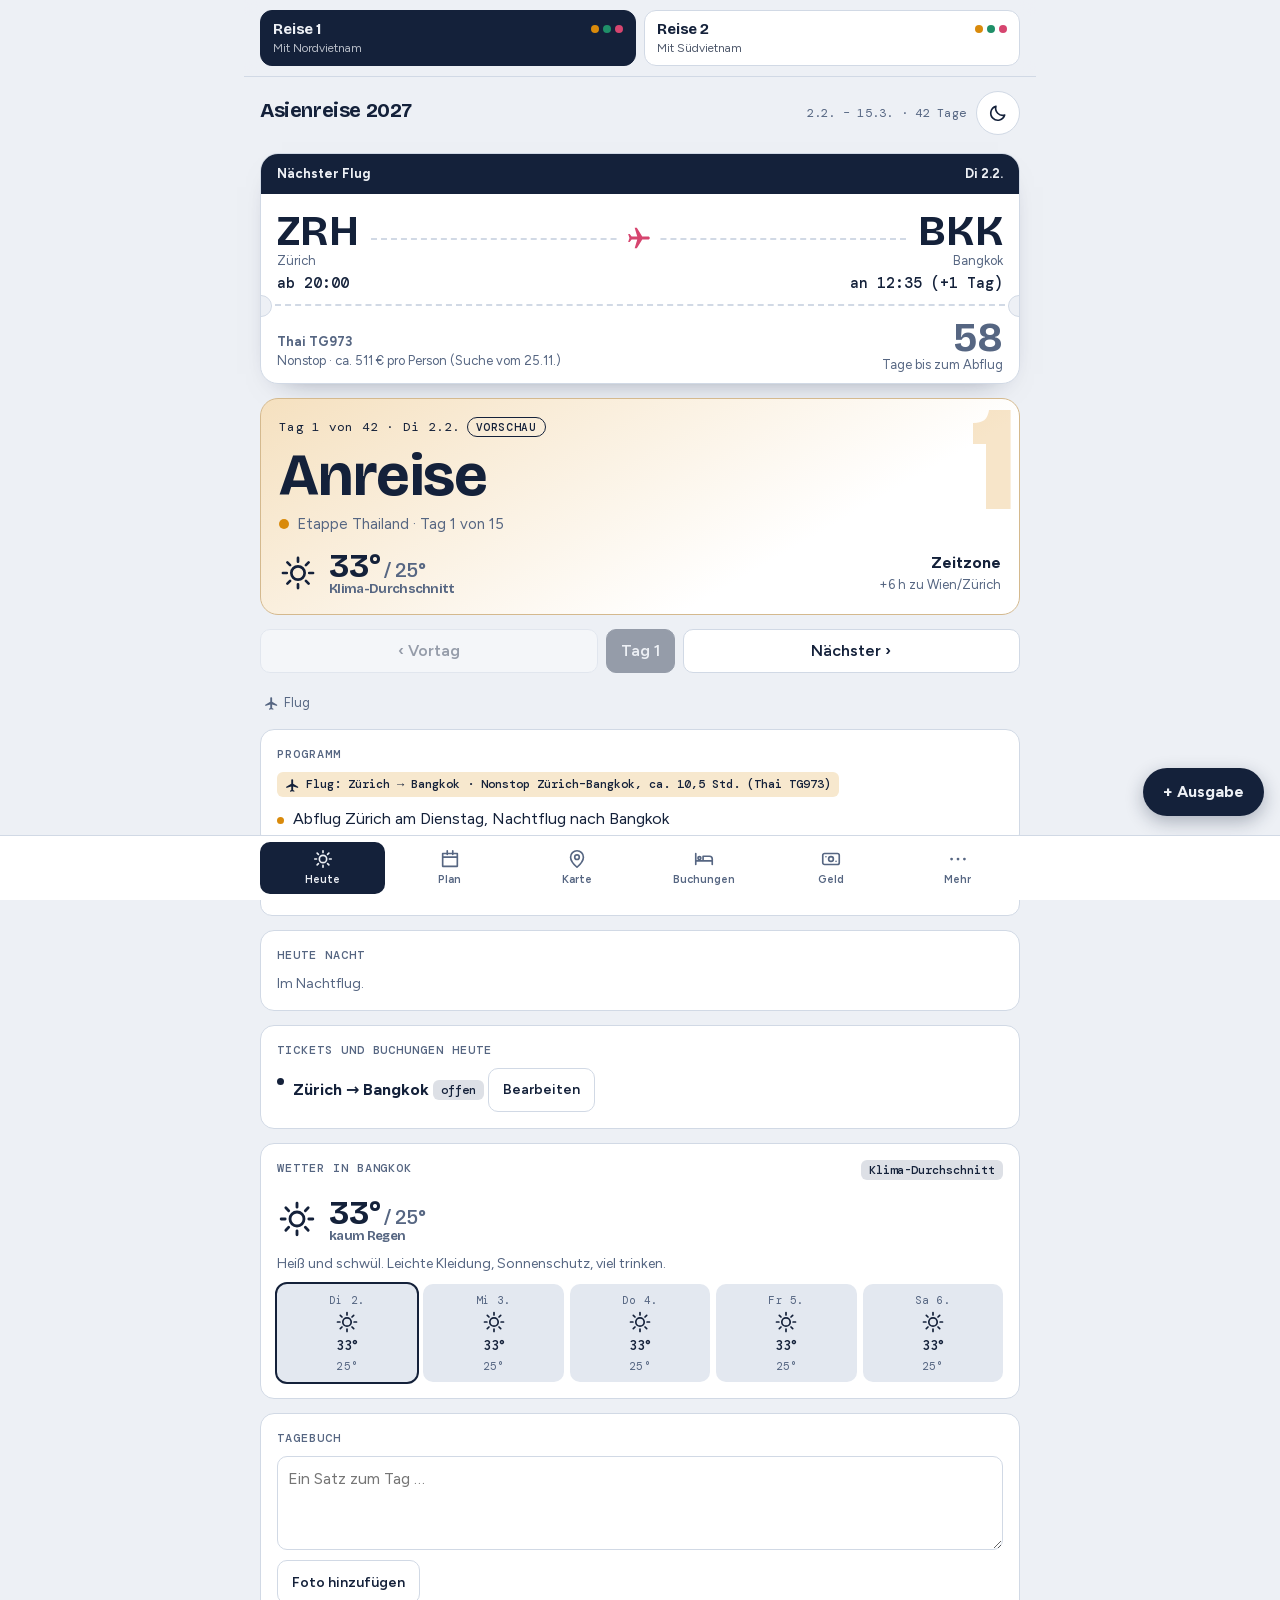
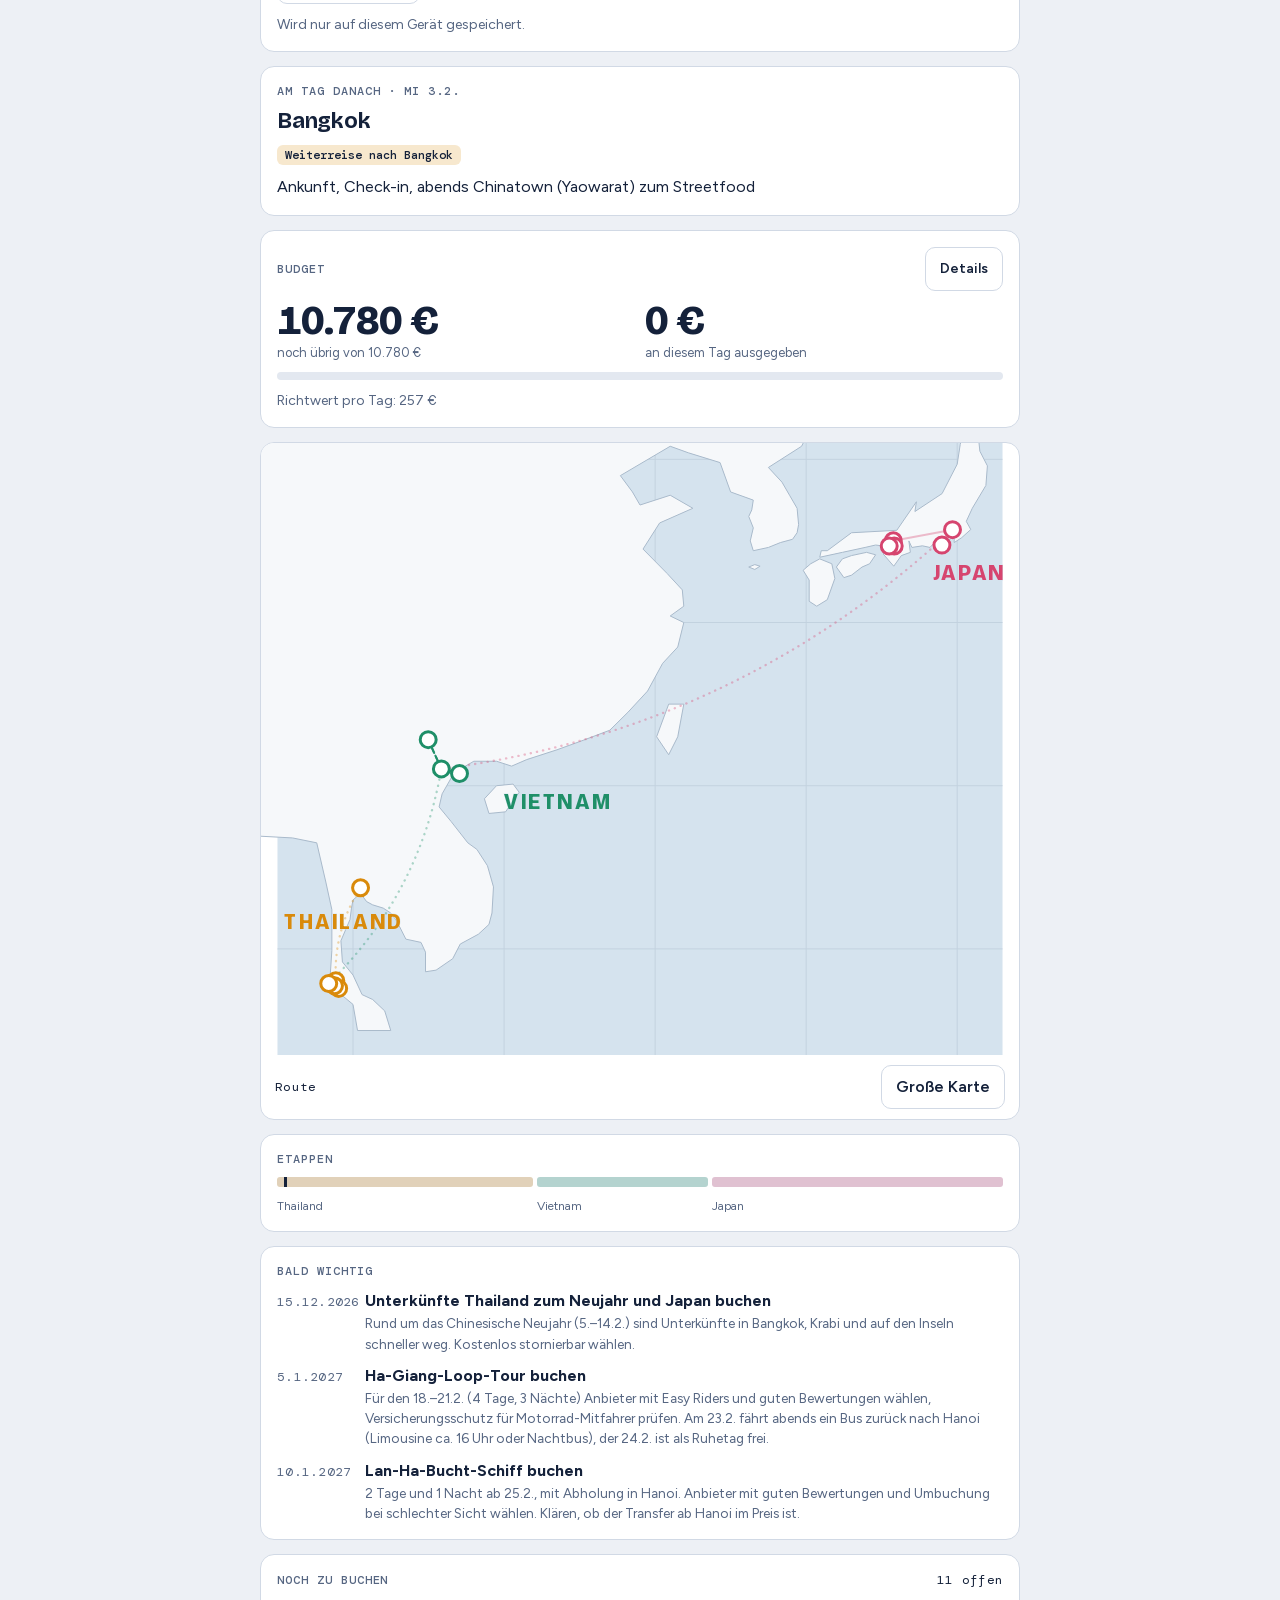
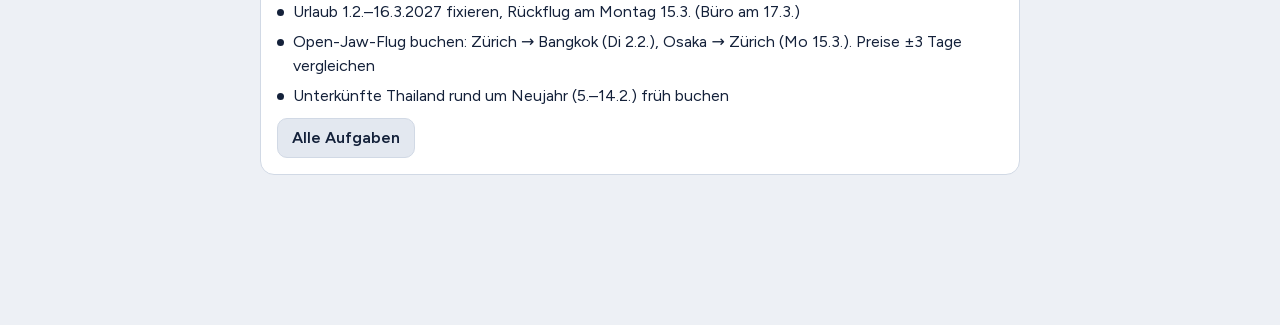
==== deploy/index.html @ 4630a282 "a und b mit warm" ====
<!doctype html>
<html lang="de">
<head>
<meta charset="utf-8">
<meta name="viewport" content="width=device-width, initial-scale=1, viewport-fit=cover">
<meta name="theme-color" content="#14213A">
<meta name="apple-mobile-web-app-capable" content="yes">
<meta name="mobile-web-app-capable" content="yes">
<meta name="apple-mobile-web-app-title" content="Asienreise">
<link rel="manifest" href="manifest.webmanifest">
<link rel="apple-touch-icon" href="icon-180.png">
<link rel="icon" type="image/png" href="icon-192.png">
<style>body{margin:0}:root{padding-top:env(safe-area-inset-top,0px)}[hidden]{display:none!important}</style>
<title>Asienreise 2027</title>
<link rel="stylesheet" href="fonts.css">
<style>
/* Layout: Handy-App mit sechs Tabs und schwebendem Ausgaben-Knopf; eine Farbe pro Etappe (Thailand Safran, Vietnam Jade, Japan Sakura, Südkorea Violett), Rest ist tintenblaues Grau. */
:root{
  --bg:#EDF0F5; --surface:#FFFFFF; --surface2:#E3E8F0; --ink:#14213A; --muted:#566682; --line:#D1D9E5;
  --th:#D98A0B; --vn:#1F8F68; --jp:#D6456F; --ko:#7A56C9; --warn:#B3261E; --ok:#1B7A4F;
  --sea:#D5E3EE; --land:#F6F8FA; --coast:#A9BACB; --grid:#C3D2DF;
  --kh:#2A7FB8; --home:#14213A;
  --g-sky:linear-gradient(180deg,#DCEBFA,#F4F8FD); --g-sea1:#CFE9FB; --g-sea2:#5FA6DF; --g-land:#EAF1D9; --g-coast:#6E9A79; --g-grid:rgba(255,255,255,.5); --g-halo:rgba(95,166,223,.45); --g-shadow:rgba(20,33,58,.2); --g-pin:#FFFFFF; --g-tag:rgba(255,255,255,.93); --g-tagink:#14213A; --g-accent:#B8246A;
  --k1:#D9822B; --k2:#7A56C9; --k3:#1F8F68; --k4:#3B6FD4; --k5:#D6456F; --k6:#0E96A5; --k7:#7D8CA8;
  --f-display:"Bricolage Grotesque","Avenir Next","Segoe UI",system-ui,sans-serif;
  --f-body:"Figtree","Avenir Next","Segoe UI",system-ui,sans-serif;
  --f-mono:"DM Mono",ui-monospace,Menlo,Consolas,monospace;
}
@media (prefers-color-scheme: dark){:root:not([data-theme="light"]){
  --bg:#0C1222; --surface:#151E35; --surface2:#1E2A47; --ink:#E9EDF6; --muted:#97A4C0; --line:#2A3654;
  --th:#F0A93A; --vn:#3FBF92; --jp:#F2799C; --ko:#B396F5; --warn:#FF8F85; --ok:#5FD39B; --kh:#6EB6E8; --home:#E9EDF6;
  --sea:#0A1020; --land:#1F2C4A; --coast:#38486B; --grid:#16203A;
  --k1:#F0A05A; --k2:#B396F5; --k3:#3FBF92; --k4:#7FA2F5; --k5:#F2799C; --k6:#4CC9D6; --k7:#97A4C0; color-scheme:dark;
  --g-sky:radial-gradient(120% 90% at 50% 40%,#152449,#070C1A); --g-sea1:#2A5C8F; --g-sea2:#0C213F; --g-land:#3F625A; --g-coast:#86B4A2; --g-grid:rgba(255,255,255,.08); --g-halo:rgba(86,160,240,.38); --g-shadow:rgba(255,255,255,.14); --g-pin:#FFFFFF; --g-tag:rgba(10,16,32,.86); --g-tagink:#E9EDF6; --g-accent:#B8246A;
}}
:root[data-theme="dark"]{
  --bg:#0C1222; --surface:#151E35; --surface2:#1E2A47; --ink:#E9EDF6; --muted:#97A4C0; --line:#2A3654;
  --th:#F0A93A; --vn:#3FBF92; --jp:#F2799C; --ko:#B396F5; --warn:#FF8F85; --ok:#5FD39B; --kh:#6EB6E8; --home:#E9EDF6;
  --sea:#0A1020; --land:#1F2C4A; --coast:#38486B; --grid:#16203A;
  --k1:#F0A05A; --k2:#B396F5; --k3:#3FBF92; --k4:#7FA2F5; --k5:#F2799C; --k6:#4CC9D6; --k7:#97A4C0; color-scheme:dark;
  --g-sky:radial-gradient(120% 90% at 50% 40%,#152449,#070C1A); --g-sea1:#2A5C8F; --g-sea2:#0C213F; --g-land:#3F625A; --g-coast:#86B4A2; --g-grid:rgba(255,255,255,.08); --g-halo:rgba(86,160,240,.38); --g-shadow:rgba(255,255,255,.14); --g-pin:#FFFFFF; --g-tag:rgba(10,16,32,.86); --g-tagink:#E9EDF6; --g-accent:#B8246A;
}

/* Leaflet 1.9.4, BSD-2, Bilder entfernt */
 .leaflet-pane,.leaflet-tile,.leaflet-marker-icon,.leaflet-marker-shadow,.leaflet-tile-container,.leaflet-pane > svg,.leaflet-pane > canvas,.leaflet-zoom-box,.leaflet-image-layer,.leaflet-layer{position:absolute;left:0;top:0;}.leaflet-container{overflow:hidden;}.leaflet-tile,.leaflet-marker-icon,.leaflet-marker-shadow{-webkit-user-select:none;-moz-user-select:none;user-select:none;-webkit-user-drag:none;}.leaflet-tile::selection{background:transparent;}.leaflet-safari .leaflet-tile{image-rendering:-webkit-optimize-contrast;}.leaflet-safari .leaflet-tile-container{width:1600px;height:1600px;-webkit-transform-origin:0 0;}.leaflet-marker-icon,.leaflet-marker-shadow{display:block;}.leaflet-container .leaflet-overlay-pane svg{max-width:none !important;max-height:none !important;}.leaflet-container .leaflet-marker-pane img,.leaflet-container .leaflet-shadow-pane img,.leaflet-container .leaflet-tile-pane img,.leaflet-container img.leaflet-image-layer,.leaflet-container .leaflet-tile{max-width:none !important;max-height:none !important;width:auto;padding:0;}.leaflet-container img.leaflet-tile{mix-blend-mode:plus-lighter;}.leaflet-container.leaflet-touch-zoom{-ms-touch-action:pan-x pan-y;touch-action:pan-x pan-y;}.leaflet-container.leaflet-touch-drag{-ms-touch-action:pinch-zoom;touch-action:none;touch-action:pinch-zoom;}.leaflet-container.leaflet-touch-drag.leaflet-touch-zoom{-ms-touch-action:none;touch-action:none;}.leaflet-container{-webkit-tap-highlight-color:transparent;}.leaflet-container a{-webkit-tap-highlight-color:rgba(51,181,229,0.4);}.leaflet-tile{filter:inherit;visibility:hidden;}.leaflet-tile-loaded{visibility:inherit;}.leaflet-zoom-box{width:0;height:0;-moz-box-sizing:border-box;box-sizing:border-box;z-index:800;}.leaflet-overlay-pane svg{-moz-user-select:none;}.leaflet-pane{z-index:400;}.leaflet-tile-pane{z-index:200;}.leaflet-overlay-pane{z-index:400;}.leaflet-shadow-pane{z-index:500;}.leaflet-marker-pane{z-index:600;}.leaflet-tooltip-pane{z-index:650;}.leaflet-popup-pane{z-index:700;}.leaflet-map-pane canvas{z-index:100;}.leaflet-map-pane svg{z-index:200;}.leaflet-vml-shape{width:1px;height:1px;}.lvml{behavior:none;display:inline-block;position:absolute;}.leaflet-control{position:relative;z-index:800;pointer-events:visiblePainted;pointer-events:auto;}.leaflet-top,.leaflet-bottom{position:absolute;z-index:1000;pointer-events:none;}.leaflet-top{top:0;}.leaflet-right{right:0;}.leaflet-bottom{bottom:0;}.leaflet-left{left:0;}.leaflet-control{float:left;clear:both;}.leaflet-right .leaflet-control{float:right;}.leaflet-top .leaflet-control{margin-top:10px;}.leaflet-bottom .leaflet-control{margin-bottom:10px;}.leaflet-left .leaflet-control{margin-left:10px;}.leaflet-right .leaflet-control{margin-right:10px;}.leaflet-fade-anim .leaflet-popup{opacity:0;-webkit-transition:opacity 0.2s linear;-moz-transition:opacity 0.2s linear;transition:opacity 0.2s linear;}.leaflet-fade-anim .leaflet-map-pane .leaflet-popup{opacity:1;}.leaflet-zoom-animated{-webkit-transform-origin:0 0;-ms-transform-origin:0 0;transform-origin:0 0;}svg.leaflet-zoom-animated{will-change:transform;}.leaflet-zoom-anim .leaflet-zoom-animated{-webkit-transition:-webkit-transform 0.25s cubic-bezier(0,0,0.25,1);-moz-transition:-moz-transform 0.25s cubic-bezier(0,0,0.25,1);transition:transform 0.25s cubic-bezier(0,0,0.25,1);}.leaflet-zoom-anim .leaflet-tile,.leaflet-pan-anim .leaflet-tile{-webkit-transition:none;-moz-transition:none;transition:none;}.leaflet-zoom-anim .leaflet-zoom-hide{visibility:hidden;}.leaflet-interactive{cursor:pointer;}.leaflet-grab{cursor:-webkit-grab;cursor:-moz-grab;cursor:grab;}.leaflet-crosshair,.leaflet-crosshair .leaflet-interactive{cursor:crosshair;}.leaflet-popup-pane,.leaflet-control{cursor:auto;}.leaflet-dragging .leaflet-grab,.leaflet-dragging .leaflet-grab .leaflet-interactive,.leaflet-dragging .leaflet-marker-draggable{cursor:move;cursor:-webkit-grabbing;cursor:-moz-grabbing;cursor:grabbing;}.leaflet-marker-icon,.leaflet-marker-shadow,.leaflet-image-layer,.leaflet-pane > svg path,.leaflet-tile-container{pointer-events:none;}.leaflet-marker-icon.leaflet-interactive,.leaflet-image-layer.leaflet-interactive,.leaflet-pane > svg path.leaflet-interactive,svg.leaflet-image-layer.leaflet-interactive path{pointer-events:visiblePainted;pointer-events:auto;}.leaflet-container{background:#ddd;outline-offset:1px;}.leaflet-container a{color:#0078A8;}.leaflet-zoom-box{border:2px dotted #38f;background:rgba(255,255,255,0.5);}.leaflet-container{font-family:"Helvetica Neue",Arial,Helvetica,sans-serif;font-size:12px;font-size:0.75rem;line-height:1.5;}.leaflet-bar{box-shadow:0 1px 5px rgba(0,0,0,0.65);border-radius:4px;}.leaflet-bar a{background-color:#fff;border-bottom:1px solid #ccc;width:26px;height:26px;line-height:26px;display:block;text-align:center;text-decoration:none;color:black;}.leaflet-bar a,.leaflet-control-layers-toggle{background-position:50% 50%;background-repeat:no-repeat;display:block;}.leaflet-bar a:hover,.leaflet-bar a:focus{background-color:#f4f4f4;}.leaflet-bar a:first-child{border-top-left-radius:4px;border-top-right-radius:4px;}.leaflet-bar a:last-child{border-bottom-left-radius:4px;border-bottom-right-radius:4px;border-bottom:none;}.leaflet-bar a.leaflet-disabled{cursor:default;background-color:#f4f4f4;color:#bbb;}.leaflet-touch .leaflet-bar a{width:30px;height:30px;line-height:30px;}.leaflet-touch .leaflet-bar a:first-child{border-top-left-radius:2px;border-top-right-radius:2px;}.leaflet-touch .leaflet-bar a:last-child{border-bottom-left-radius:2px;border-bottom-right-radius:2px;}.leaflet-control-zoom-in,.leaflet-control-zoom-out{font:bold 18px 'Lucida Console',Monaco,monospace;text-indent:1px;}.leaflet-touch .leaflet-control-zoom-in,.leaflet-touch .leaflet-control-zoom-out{font-size:22px;}.leaflet-control-layers{box-shadow:0 1px 5px rgba(0,0,0,0.4);background:#fff;border-radius:5px;}.leaflet-control-layers-toggle{width:36px;height:36px;}.leaflet-retina .leaflet-control-layers-toggle{background-size:26px 26px;}.leaflet-touch .leaflet-control-layers-toggle{width:44px;height:44px;}.leaflet-control-layers .leaflet-control-layers-list,.leaflet-control-layers-expanded .leaflet-control-layers-toggle{display:none;}.leaflet-control-layers-expanded .leaflet-control-layers-list{display:block;position:relative;}.leaflet-control-layers-expanded{padding:6px 10px 6px 6px;color:#333;background:#fff;}.leaflet-control-layers-scrollbar{overflow-y:scroll;overflow-x:hidden;padding-right:5px;}.leaflet-control-layers-selector{margin-top:2px;position:relative;top:1px;}.leaflet-control-layers label{display:block;font-size:13px;font-size:1.08333em;}.leaflet-control-layers-separator{height:0;border-top:1px solid #ddd;margin:5px -10px 5px -6px;}.leaflet-default-icon-path{}.leaflet-container .leaflet-control-attribution{background:#fff;background:rgba(255,255,255,0.8);margin:0;}.leaflet-control-attribution,.leaflet-control-scale-line{padding:0 5px;color:#333;line-height:1.4;}.leaflet-control-attribution a{text-decoration:none;}.leaflet-control-attribution a:hover,.leaflet-control-attribution a:focus{text-decoration:underline;}.leaflet-attribution-flag{display:inline !important;vertical-align:baseline !important;width:1em;height:0.6669em;}.leaflet-left .leaflet-control-scale{margin-left:5px;}.leaflet-bottom .leaflet-control-scale{margin-bottom:5px;}.leaflet-control-scale-line{border:2px solid #777;border-top:none;line-height:1.1;padding:2px 5px 1px;white-space:nowrap;-moz-box-sizing:border-box;box-sizing:border-box;background:rgba(255,255,255,0.8);text-shadow:1px 1px #fff;}.leaflet-control-scale-line:not(:first-child){border-top:2px solid #777;border-bottom:none;margin-top:-2px;}.leaflet-control-scale-line:not(:first-child):not(:last-child){border-bottom:2px solid #777;}.leaflet-touch .leaflet-control-attribution,.leaflet-touch .leaflet-control-layers,.leaflet-touch .leaflet-bar{box-shadow:none;}.leaflet-touch .leaflet-control-layers,.leaflet-touch .leaflet-bar{border:2px solid rgba(0,0,0,0.2);background-clip:padding-box;}.leaflet-popup{position:absolute;text-align:center;margin-bottom:20px;}.leaflet-popup-content-wrapper{padding:1px;text-align:left;border-radius:12px;}.leaflet-popup-content{margin:13px 24px 13px 20px;line-height:1.3;font-size:13px;font-size:1.08333em;min-height:1px;}.leaflet-popup-content p{margin:17px 0;margin:1.3em 0;}.leaflet-popup-tip-container{width:40px;height:20px;position:absolute;left:50%;margin-top:-1px;margin-left:-20px;overflow:hidden;pointer-events:none;}.leaflet-popup-tip{width:17px;height:17px;padding:1px;margin:-10px auto 0;pointer-events:auto;-webkit-transform:rotate(45deg);-moz-transform:rotate(45deg);-ms-transform:rotate(45deg);transform:rotate(45deg);}.leaflet-popup-content-wrapper,.leaflet-popup-tip{background:white;color:#333;box-shadow:0 3px 14px rgba(0,0,0,0.4);}.leaflet-container a.leaflet-popup-close-button{position:absolute;top:0;right:0;border:none;text-align:center;width:24px;height:24px;font:16px/24px Tahoma,Verdana,sans-serif;color:#757575;text-decoration:none;background:transparent;}.leaflet-container a.leaflet-popup-close-button:hover,.leaflet-container a.leaflet-popup-close-button:focus{color:#585858;}.leaflet-popup-scrolled{overflow:auto;}.leaflet-oldie .leaflet-popup-content-wrapper{-ms-zoom:1;}.leaflet-oldie .leaflet-popup-tip{width:24px;margin:0 auto;-ms-filter:"progid:DXImageTransform.Microsoft.Matrix(M11=0.70710678,M12=0.70710678,M21=-0.70710678,M22=0.70710678)";filter:progid:DXImageTransform.Microsoft.Matrix(M11=0.70710678,M12=0.70710678,M21=-0.70710678,M22=0.70710678);}.leaflet-oldie .leaflet-control-zoom,.leaflet-oldie .leaflet-control-layers,.leaflet-oldie .leaflet-popup-content-wrapper,.leaflet-oldie .leaflet-popup-tip{border:1px solid #999;}.leaflet-div-icon{background:#fff;border:1px solid #666;}.leaflet-tooltip{position:absolute;padding:6px;background-color:#fff;border:1px solid #fff;border-radius:3px;color:#222;white-space:nowrap;-webkit-user-select:none;-moz-user-select:none;-ms-user-select:none;user-select:none;pointer-events:none;box-shadow:0 1px 3px rgba(0,0,0,0.4);}.leaflet-tooltip.leaflet-interactive{cursor:pointer;pointer-events:auto;}.leaflet-tooltip-top:before,.leaflet-tooltip-bottom:before,.leaflet-tooltip-left:before,.leaflet-tooltip-right:before{position:absolute;pointer-events:none;border:6px solid transparent;background:transparent;content:"";}.leaflet-tooltip-bottom{margin-top:6px;}.leaflet-tooltip-top{margin-top:-6px;}.leaflet-tooltip-bottom:before,.leaflet-tooltip-top:before{left:50%;margin-left:-6px;}.leaflet-tooltip-top:before{bottom:0;margin-bottom:-12px;border-top-color:#fff;}.leaflet-tooltip-bottom:before{top:0;margin-top:-12px;margin-left:-6px;border-bottom-color:#fff;}.leaflet-tooltip-left{margin-left:-6px;}.leaflet-tooltip-right{margin-left:6px;}.leaflet-tooltip-left:before,.leaflet-tooltip-right:before{top:50%;margin-top:-6px;}.leaflet-tooltip-left:before{right:0;margin-right:-12px;border-left-color:#fff;}.leaflet-tooltip-right:before{left:0;margin-left:-12px;border-right-color:#fff;}@media print{.leaflet-control{-webkit-print-color-adjust:exact;print-color-adjust:exact;}}
*{box-sizing:border-box}
body{background:var(--bg);color:var(--ink);font:16px/1.5 var(--f-body);padding-inline:max(16px,env(safe-area-inset-left,0px)) max(16px,env(safe-area-inset-right,0px));padding-block:0}
body.noscroll{overflow:hidden}
.wrap{max-width:760px;margin:0 auto;padding-block:20px 150px}
h1,h2,h3{font-family:var(--f-display);margin:0;text-wrap:balance;letter-spacing:-.01em}
p{margin:0}
button,input,select,textarea{font:inherit;color:inherit}
button{cursor:pointer}
a{color:inherit}
.mono{font-family:var(--f-mono);font-size:12.5px;letter-spacing:.02em;font-variant-numeric:tabular-nums}
.tn{font-variant-numeric:tabular-nums}
:focus-visible{outline:3px solid var(--ink);outline-offset:2px}

.appbar{display:flex;justify-content:space-between;align-items:baseline;gap:12px;margin-bottom:18px}
.appbar b{font:700 20px var(--f-display);letter-spacing:-.02em}
.appbar span{color:var(--muted)}

.card{background:var(--surface);border:1px solid var(--line);border-radius:14px;padding:16px;display:flex;flex-direction:column;gap:10px;min-width:0}
.stack{display:flex;flex-direction:column;gap:14px}
.grid2{display:grid;grid-template-columns:repeat(auto-fit,minmax(260px,1fr));gap:14px}
.lbl{font:500 12px var(--f-mono);letter-spacing:.08em;text-transform:uppercase;color:var(--muted)}
.dot{display:inline-block;width:10px;height:10px;border-radius:50%;background:var(--sc);flex:none}
.note{color:var(--muted);font-size:14px;max-width:64ch}
.sec{font-size:22px;margin-top:8px}
.btn{border:1px solid var(--line);background:var(--surface);border-radius:10px;min-height:44px;padding:0 14px;font-weight:600}
.btn:disabled{opacity:.4;cursor:default}
.btn.pri{background:var(--ink);color:var(--bg);border-color:var(--ink)}
.btn.sm{min-height:44px;padding:0 14px;font-size:14px}
.links{display:flex;flex-wrap:wrap;gap:8px}
.links a,.links button{display:inline-flex;align-items:center;min-height:40px;padding:0 14px;border-radius:10px;border:1px solid var(--line);background:var(--surface2);font-weight:600;text-decoration:none}
.tag{display:inline-flex;align-items:center;gap:6px;align-self:flex-start;border-radius:6px;padding:2px 8px;font:500 12px var(--f-mono);background:color-mix(in srgb,var(--sc,var(--muted)) 20%,var(--surface))}
.tag.ok{background:color-mix(in srgb,var(--ok) 20%,var(--surface))}
.tag.warn{background:color-mix(in srgb,var(--warn) 20%,var(--surface));color:var(--warn)}
.empty{border-style:dashed;background:transparent}

/* Heute */
.count{display:flex;align-items:center;gap:16px;background:var(--ink);color:var(--bg);border-radius:14px;padding:16px 18px}
.count b{font:800 52px/1 var(--f-display);letter-spacing:-.03em;font-variant-numeric:tabular-nums}
.count span{font-size:14px;line-height:1.35}
.hero{position:relative;overflow:hidden;display:flex;flex-direction:column;gap:8px;padding:18px;border-radius:18px;border:1px solid color-mix(in srgb,var(--sc) 40%,var(--line));background:linear-gradient(150deg,color-mix(in srgb,var(--sc) 26%,var(--surface)) 0%,var(--surface) 70%)}
.hero .big{position:absolute;right:10px;top:-14px;font:800 150px/1 var(--f-display);letter-spacing:-.05em;color:color-mix(in srgb,var(--sc) 22%,transparent);pointer-events:none;user-select:none}
.hero>*{position:relative}
.hero h1{font-size:clamp(38px,10.5vw,60px);line-height:1;max-width:80%}
.pill{display:inline-block;border:1px solid var(--ink);border-radius:99px;padding:0 8px;margin-left:6px;font:500 11px/18px var(--f-mono);letter-spacing:.06em;text-transform:uppercase}
.stagechip{display:flex;align-items:center;gap:8px;color:var(--muted);font-size:15px}
.hw{display:flex;align-items:center;gap:12px;margin-top:6px;flex-wrap:wrap}
.hw .t{font:700 34px/1 var(--f-display);letter-spacing:-.02em}
.hw .t span{font-size:20px;color:var(--muted);font-weight:500}
.hw small{display:block;color:var(--muted);font-size:13px}
.hw .clk{margin-left:auto;text-align:right}
.nav{display:grid;grid-template-columns:1fr auto 1fr;gap:8px}
.prog{list-style:none;margin:0;padding:0;display:flex;flex-direction:column;gap:6px}
.prog li{padding-left:16px;position:relative}
.prog li::before{content:"";position:absolute;left:0;top:.6em;width:7px;height:7px;border-radius:50%;background:var(--sc,var(--ink))}
.card h3{font-size:22px;line-height:1.15}
.mapcard{padding:0;overflow:hidden;gap:0}
.mapcard .cap{display:flex;justify-content:space-between;align-items:center;gap:8px;padding:10px 14px}
.stagebar{display:flex;gap:4px;height:10px}
.stagebar i{position:relative;display:block;border-radius:3px;background:color-mix(in srgb,var(--sc) 24%,var(--surface2));overflow:hidden}
.stagebar i b{position:absolute;inset:0 auto 0 0;background:var(--sc)}
.stagebar i u{position:absolute;top:-2px;bottom:-2px;width:3px;background:var(--ink);border-radius:2px}
.deadlines{list-style:none;margin:0;padding:0;display:flex;flex-direction:column;gap:10px}
.deadlines li{display:grid;grid-template-columns:78px 1fr;gap:10px;align-items:baseline}
.deadlines .mono{color:var(--muted)}
.deadlines small{display:block;color:var(--muted);font-size:13.5px}
.wxrow{display:grid;grid-template-columns:repeat(5,minmax(0,1fr));gap:6px}
.wxd{display:flex;flex-direction:column;align-items:center;gap:2px;padding:8px 2px;border-radius:10px;background:var(--surface2);font-size:13px;text-align:center}
.wxd.on{outline:2px solid var(--ink)}
.wxd svg{width:24px;height:24px}
.wxd b{font-weight:600;font-variant-numeric:tabular-nums}
.wxd .mono{font-size:11px;color:var(--muted)}
.bigmoney{font:800 clamp(28px,8vw,40px)/1 var(--f-display);white-space:nowrap;letter-spacing:-.03em;font-variant-numeric:tabular-nums}
.two{display:grid;grid-template-columns:1fr 1fr;gap:10px}
.two>div{display:flex;flex-direction:column;gap:2px}
.two small{color:var(--muted);font-size:13px}
.bar2{height:8px;border-radius:4px;background:var(--surface2);overflow:hidden}
.bar2 i{display:block;height:100%;background:var(--ink);transition:width .2s}
.bar2 i.over{background:var(--warn)}

/* Plan */
.chips{display:flex;gap:8px;overflow-x:auto;padding-bottom:4px;margin-bottom:14px;scrollbar-width:none}
.chip{flex:none;border:1px solid var(--line);background:var(--surface);border-radius:99px;min-height:40px;padding:0 16px;font-weight:600}
.chip[aria-pressed="true"]{background:var(--ink);color:var(--bg);border-color:var(--ink)}
.stage{display:flex;flex-direction:column;gap:12px;margin-bottom:28px}
.sh{display:flex;gap:12px;align-items:stretch}
.sh .bar{width:6px;border-radius:3px;background:var(--sc);flex:none}
.sh h2{font-size:28px;line-height:1.1}
.sh .mono{color:var(--muted)}
.intro{color:var(--muted);max-width:62ch}
.days{list-style:none;margin:0;padding:0;display:flex;flex-direction:column;gap:8px}
.day{display:grid;grid-template-columns:62px minmax(0,1fr) auto;gap:12px;background:var(--surface);border:1px solid var(--line);border-radius:12px;padding:12px;scroll-margin-top:16px}
.day.today{border:2px solid var(--ink);padding:11px}
.day.past{opacity:.6}
.dn{display:flex;flex-direction:column;gap:2px}
.dn b{font:700 26px/1 var(--f-display);box-shadow:inset 0 -6px 0 color-mix(in srgb,var(--sc) 45%,transparent);align-self:flex-start}
.dn .mono{color:var(--muted);font-size:11.5px}
.db{display:flex;flex-direction:column;gap:2px;min-width:0}
.db h3{font-size:17px}
.db p{font-size:15px;color:var(--muted)}
.meta{display:flex;flex-wrap:wrap;gap:4px 12px;margin-top:4px;font-size:13px;color:var(--muted)}
.meta span{display:inline-flex;align-items:center;gap:5px;min-width:0}
.meta svg{width:15px;height:15px;flex:none}
.pin{align-self:start;width:40px;height:40px;border-radius:10px;border:1px solid var(--line);background:var(--surface2);display:grid;place-items:center}
.tips{background:var(--surface);border:1px solid var(--line);border-radius:12px;padding:4px 14px}
.tips summary{min-height:44px;display:flex;align-items:center;font-weight:600;cursor:pointer}
.tips ul{margin:0 0 12px;padding-left:20px;display:flex;flex-direction:column;gap:6px}

/* Karte */
svg.map{display:block;width:100%;height:auto;max-height:68vh}
.mapbox{border:1px solid var(--line);border-radius:14px;overflow:hidden;background:var(--sea)}
.sea{fill:var(--sea)} .land{fill:var(--land);stroke:var(--coast);stroke-width:1;vector-effect:non-scaling-stroke;stroke-linejoin:round}
.grid{stroke:var(--grid);stroke-width:1;vector-effect:non-scaling-stroke}
.route{fill:none;stroke-linecap:round}
.route.sol{stroke-dasharray:1;stroke-dashoffset:1;animation:draw 1.5s ease-out forwards}
.route.todo{opacity:.35}
@keyframes draw{to{stroke-dashoffset:0}}
@keyframes flow{to{stroke-dashoffset:-11}}
@keyframes ping{to{transform:scale(2.3);opacity:0}}

/* Echte Karte */
.lmap{position:relative;z-index:0;isolation:isolate;height:min(62vh,600px);min-height:380px;background:#cfdde9;font-family:var(--f-body);touch-action:none}
.lmap.sat{background:#1c2a38}
.lmk{background:none;border:0}
.lpin{position:relative;width:34px;height:34px;border-radius:50%;background:var(--surface);border:3px solid var(--sc);display:grid;place-items:center;box-shadow:0 2px 8px rgba(0,0,0,.4);transition:transform .2s,box-shadow .2s}
.lpin b{font:600 12px var(--f-mono);color:var(--ink)}
.lmk.sel .lpin{transform:scale(1.3);box-shadow:0 0 0 6px color-mix(in srgb,var(--sc) 38%,transparent),0 2px 8px rgba(0,0,0,.4)}
.lmk.here .lpin::after{content:"";position:absolute;inset:-3px;border-radius:50%;border:2px solid var(--sc);animation:ping 2s ease-out infinite}
.lmk:focus-visible .lpin{outline:3px solid var(--ink);outline-offset:2px}
.llab{position:absolute;left:36px;top:4px;white-space:nowrap;font:700 13px var(--f-body);color:var(--ink);background:color-mix(in srgb,var(--surface) 90%,transparent);padding:1px 8px;border-radius:7px;box-shadow:0 1px 4px rgba(0,0,0,.25);pointer-events:none}
.ltrav{background:none;border:0;pointer-events:none}
.tv{width:40px;height:40px;border-radius:50%;background:var(--ink);color:var(--bg);display:grid;place-items:center;border:3px solid var(--surface);box-shadow:0 2px 8px rgba(0,0,0,.45)}
.tvi{display:grid;place-items:center;transition:transform .15s linear}
.mapbar{display:flex;gap:8px;align-items:center;margin-bottom:12px}
.mapbar select{flex:1;min-width:0;min-height:36px;border:1px solid var(--line);border-radius:10px;padding:0 10px;background:var(--surface);font-weight:600;font-size:14px}
.mapbox{position:relative}
.tourinfo{position:absolute;left:10px;top:10px;z-index:600;display:flex;align-items:center;gap:8px;max-width:calc(100% - 70px);padding:6px 12px;border-radius:99px;background:var(--ink);color:var(--bg);font-weight:600;font-size:14px;box-shadow:0 2px 8px rgba(0,0,0,.35)}
.tourinfo[hidden]{display:none}
.tourinfo{pointer-events:none}
.kfilter{border:1px solid var(--line);border-radius:12px;background:var(--surface);padding:2px 12px}
.kfilter summary{min-height:44px;display:flex;align-items:center;font-weight:600;font-size:14px;cursor:pointer}
.kfilter .chips{margin:0 0 10px}
.rt{fill:none;stroke-linecap:round}
.rt-th{stroke:var(--th)} .rt-vn{stroke:var(--vn)} .rt-jp{stroke:var(--jp)} .rt-ko{stroke:var(--ko)}
.rt-case{stroke:var(--surface);stroke-opacity:.85}
.rt-sol{stroke-dasharray:1;stroke-dashoffset:1;animation:draw 1.6s ease-out forwards}
.rt-fl{stroke-dasharray:1 10;animation:flow 1s linear infinite}
.rt.todo{stroke-opacity:.4}
.leaflet-bar a,.leaflet-bar a:hover{background:var(--surface);color:var(--ink);border-color:var(--line)}
.leaflet-control-attribution{background:color-mix(in srgb,var(--surface) 82%,transparent)!important;color:var(--muted)!important}
.leaflet-control-attribution a{color:var(--ink)!important}
.chip.play{background:var(--surface2)}
.chip.play[aria-pressed="true"]{background:var(--ink);color:var(--bg)}
.mk{cursor:pointer;outline:none}
.mk .dot2{fill:var(--surface);stroke:var(--sc);stroke-width:3;vector-effect:non-scaling-stroke}
.mk .halo{fill:var(--sc);opacity:.28}
.mk .pulse{fill:none;stroke:var(--sc);stroke-width:2;vector-effect:non-scaling-stroke;transform-box:fill-box;transform-origin:center;animation:pulse 2s ease-out infinite}
@keyframes pulse{from{transform:scale(.8);opacity:.9}to{transform:scale(2.4);opacity:0}}
.mk:focus-visible .dot2{stroke:var(--ink);stroke-width:4}
.mk text{fill:var(--ink);font-family:var(--f-body);font-weight:700;paint-order:stroke;stroke:var(--land);stroke-width:4px;stroke-linejoin:round;pointer-events:none}
.mk text.n{font-family:var(--f-mono);stroke:none;text-anchor:middle}
.reg{font-family:var(--f-display);font-weight:800;letter-spacing:.12em;paint-order:stroke;stroke:var(--sea);stroke-width:5px;fill:var(--sc);pointer-events:none}
.legend{display:flex;flex-wrap:wrap;gap:6px 16px;color:var(--muted);font-size:13.5px;padding:10px 14px;background:var(--surface)}
.legend span{display:flex;align-items:center;gap:6px}
.legend i{width:22px;height:0;border-top:3px solid var(--ink)}
.legend i.d{border-top-style:dotted}
.stoplist{display:flex;flex-direction:column;gap:6px;margin:0;padding:0;list-style:none}
.stoplist button{width:100%;display:grid;grid-template-columns:30px 1fr auto;gap:10px;align-items:center;text-align:left;background:var(--surface);border:1px solid var(--line);border-radius:10px;min-height:48px;padding:6px 12px}
.stoplist button[aria-current="true"]{border:2px solid var(--ink);padding:5px 11px}
.stoplist .no{width:28px;height:28px;border-radius:50%;border:3px solid var(--sc);display:grid;place-items:center;font:500 12px var(--f-mono)}
.stoplist .mono{color:var(--muted)}

/* Buchungen */
.bk{display:grid;grid-template-columns:6px minmax(0,1fr);gap:12px;background:var(--surface);border:1px solid var(--line);border-radius:14px;padding:14px;overflow:hidden}
.bk>i{border-radius:3px;background:var(--sc)}
.bk .in{display:flex;flex-direction:column;gap:6px;min-width:0}
.bk h3{font-size:19px;line-height:1.2}
.bk .row{display:flex;flex-wrap:wrap;gap:4px 14px;color:var(--muted);font-size:14px}
.bk .row b{color:var(--ink);font-weight:600}
.addr{overflow-wrap:anywhere}
.apps{list-style:none;margin:0;padding:0;display:grid;gap:14px}.apps li{display:grid;gap:2px}.hotl h4{margin:12px 0 2px;font-size:15px}.hotl .lk{display:flex;flex-wrap:wrap;gap:12px;font-size:13px}.hotl{margin:8px 0 4px}.hotl summary{cursor:pointer;font-weight:600;padding:6px 0}.hotl ul{list-style:none;margin:6px 0 0;padding:0;display:grid;gap:10px}.hotl li{display:grid;gap:2px}.hotl .hp{font-family:var(--mono,monospace);font-size:13px}

/* Geld */
.ring{position:relative;width:132px;height:132px;flex:none}
.ring svg{width:100%;height:100%;transform:rotate(-90deg)}
.ring .c{position:absolute;inset:0;display:grid;place-content:center;text-align:center}
.ring .c b{font:800 28px/1 var(--f-display);font-variant-numeric:tabular-nums}
.ring .c span{font:500 11px var(--f-mono);color:var(--muted)}
.hero2{display:flex;gap:16px;align-items:center;flex-wrap:wrap}
.hero2>div:last-child{display:flex;flex-direction:column;gap:6px;min-width:0;flex:1 1 150px}
.brow{display:grid;grid-template-columns:minmax(0,1fr) auto;gap:4px 12px;align-items:baseline}
.brow .bar2{grid-column:1/-1}
.brow span:last-child{font-variant-numeric:tabular-nums;font-size:14px;color:var(--muted);text-align:right}
.stk{display:flex;height:16px;border-radius:5px;overflow:hidden;gap:2px;background:var(--surface2)}
.stk i{display:block;min-width:3px}
.legend2{display:grid;grid-template-columns:repeat(auto-fit,minmax(150px,1fr));gap:6px 14px;font-size:14px}
.legend2 span{display:flex;align-items:center;gap:8px}
.legend2 b{margin-left:auto;font-variant-numeric:tabular-nums;font-weight:600}
.sw{width:11px;height:11px;border-radius:3px;background:var(--c);flex:none}
.exp{list-style:none;margin:0;padding:0;display:flex;flex-direction:column}
.exp li{display:grid;grid-template-columns:minmax(0,1fr) auto auto;gap:10px;align-items:center;padding:10px 0;border-top:1px solid var(--line)}
.exp li:first-child{border-top:0}
.exp .t{display:flex;flex-direction:column;min-width:0}
.exp .t small{color:var(--muted);font-size:13px;overflow-wrap:anywhere}
.exp .a{font-weight:700;font-variant-numeric:tabular-nums;text-align:right}
.x{width:40px;height:40px;border:0;background:none;color:var(--muted);font-size:20px}
.dayh{display:flex;justify-content:space-between;margin-top:10px;font:500 12px var(--f-mono);color:var(--muted);letter-spacing:.06em;text-transform:uppercase}

/* Listen, Tabellen */
.checks{list-style:none;margin:0;padding:0;display:flex;flex-direction:column}
.checks li{display:flex;align-items:center;gap:6px;border-top:1px solid var(--line)}
.checks li:first-child{border-top:0}
.checks label{flex:1;display:flex;gap:12px;align-items:flex-start;padding:10px 0;min-height:44px;cursor:pointer;min-width:0}
.checks input{width:22px;height:22px;margin:1px 0 0;accent-color:var(--ink);flex:none}
.checks input:checked+span{color:var(--muted);text-decoration:line-through}
.add{display:flex;gap:8px;margin-top:8px}
.add input{flex:1;min-width:0;min-height:44px;border:1px solid var(--line);border-radius:10px;padding:0 12px;background:var(--bg)}
.cnt{display:flex;justify-content:space-between;align-items:baseline;gap:8px}
.tw{overflow-x:auto;border:1px solid var(--line);border-radius:12px;background:var(--surface)}
table{border-collapse:collapse;width:100%;min-width:520px;font-size:14.5px}
th,td{text-align:left;padding:10px 12px;border-bottom:1px solid var(--line);vertical-align:top}
th{font:500 11.5px var(--f-mono);letter-spacing:.06em;text-transform:uppercase;color:var(--muted)}
tr:last-child td{border-bottom:0}
td.num,th.num{text-align:right;white-space:nowrap;font-variant-numeric:tabular-nums}
tr.sum td{font-weight:700;background:var(--surface2)}
.entry{display:flex;flex-direction:column;gap:3px}
.entry b{display:flex;align-items:center;gap:8px;font-family:var(--f-display);font-size:18px}
.entry p{color:var(--muted);font-size:14.5px}
.kv{display:grid;grid-template-columns:110px minmax(0,1fr);gap:4px 12px;font-size:14.5px}
.kv dt{color:var(--muted)} .kv dd{margin:0}
.reco{margin:0;padding-left:20px;display:flex;flex-direction:column;gap:8px}
textarea{width:100%;min-height:90px;border:1px solid var(--line);border-radius:10px;padding:10px 12px;background:var(--bg);font:13px/1.4 var(--f-mono);resize:vertical}

/* Reise-Reiter */
.trips{position:sticky;top:env(safe-area-inset-top,0px);z-index:18;display:grid;grid-template-columns:1fr 1fr;gap:8px;margin:-20px calc(-1*max(16px,env(safe-area-inset-right,0px))) 14px calc(-1*max(16px,env(safe-area-inset-left,0px)));padding:10px max(16px,env(safe-area-inset-right,0px)) 10px max(16px,env(safe-area-inset-left,0px));background:color-mix(in srgb,var(--bg) 94%,transparent);backdrop-filter:blur(8px);border-bottom:1px solid var(--line)}
.trip{display:grid;grid-template-columns:auto 1fr;grid-template-rows:auto auto;gap:0 8px;text-align:left;border:1px solid var(--line);background:var(--surface);border-radius:12px;padding:8px 12px;min-height:56px;align-items:center}
.trip[aria-selected="true"]{background:var(--ink);color:var(--bg);border-color:var(--ink)}
.tn1{font:700 15px var(--f-display);letter-spacing:-.01em}
.tn2{display:flex;gap:4px;justify-content:flex-end}
.tn2 .dot{width:8px;height:8px}
.tn3{grid-column:1/-1;font-size:12px;opacity:.75}
body::before{content:"";position:fixed;inset:0 0 auto;height:env(safe-area-inset-top,0px);z-index:19;background:var(--bg)}
.tri{flex:none;vertical-align:-3px}
.tag.trs{align-items:flex-start;text-align:left;line-height:1.4;padding:4px 8px}
.tag.trs .tri{margin-top:2px}
.tmc{fill:var(--surface);stroke-width:2;vector-effect:non-scaling-stroke}
.tmp{fill:var(--ink)}
.route.dsh{opacity:.95}
.rt-dash{stroke-dasharray:9 8}
.ltri{background:none;border:0}
.tri2{width:26px;height:26px;border-radius:50%;background:var(--surface);border:2px solid var(--sc);display:grid;place-items:center;color:var(--ink);box-shadow:0 1px 5px rgba(0,0,0,.35)}
.lmap.zfar .ltri.s{display:none}
.lhome .lpin.hm{background:var(--ink);color:var(--bg);border-color:var(--ink)}
.lhome .llab{display:block!important}
.legend span{display:inline-flex;align-items:center;gap:6px}
.legend .tri{vertical-align:middle}

/* Aufklappbare Aktivitäten */
.act{border:1px solid var(--line);border-radius:12px;background:var(--surface);overflow:hidden}
.act+.act{margin-top:8px}
.card .act{background:var(--bg)}
.act summary{list-style:none;display:grid;grid-template-columns:12px minmax(0,1fr) auto;gap:10px;align-items:center;min-height:54px;padding:8px 12px;cursor:pointer}
.act summary::-webkit-details-marker{display:none}
.act summary::after{content:"";width:9px;height:9px;border-right:2px solid var(--muted);border-bottom:2px solid var(--muted);transform:rotate(45deg);transition:transform .2s;margin-right:4px;margin-top:-4px}
.act[open] summary::after{transform:rotate(-135deg);margin-top:4px}
.ci{width:12px;height:12px;border-radius:50%;background:var(--c)}
.at{display:block;font-weight:600;line-height:1.25}
.am{display:block;font:500 12px var(--f-mono);color:var(--muted);margin-top:2px}
.act.seen .at::after{content:" ✓";color:var(--ok)}
.ab{padding:0 12px 14px;display:flex;flex-direction:column;gap:10px}
.ab p{font-size:15px}
.af{position:relative;margin:0;border-radius:10px;overflow:hidden;background:var(--surface2);aspect-ratio:16/10}
.af img{width:100%;height:100%;object-fit:cover;display:block}
.af figcaption{position:absolute;left:8px;bottom:8px;padding:1px 8px;border-radius:6px;background:color-mix(in srgb,var(--ink) 65%,transparent);color:var(--bg);font:500 11px var(--f-mono)}
.af.noimg{display:none}
.dayacts{grid-column:1/-1;border-top:1px solid var(--line);padding-top:4px}
.dayacts>summary{min-height:40px;display:flex;align-items:center;font-weight:600;font-size:14px;cursor:pointer;color:var(--ink)}
.dayacts[open]>summary{margin-bottom:8px}
.am-sight{fill:var(--k4)} .am-food{fill:var(--k1)} .am-market{fill:var(--k2)} .am-nature{fill:var(--k3)} .am-fun{fill:var(--k5)} .am-night{fill:var(--k6)} .am-trip{fill:var(--k7)}
.am{stroke:var(--surface);cursor:pointer}
.am.seen{fill-opacity:.45}


/* ---- Neue Karte: große Fläche, Tagesauswahl, Foto-Karten ---- */
.kmap{position:relative;border:1px solid var(--line);border-radius:16px;overflow:hidden;background:var(--surface)}
.kmap .lmap{height:clamp(440px,calc(100dvh - 270px),860px);min-height:0}
.lmap.dk{background:#0f1626}
.kov{position:absolute;z-index:700;pointer-events:none}
.kov>*{pointer-events:auto}
.kov-top{left:10px;right:62px;top:10px;display:flex;flex-direction:column;gap:8px}
.kov-top select{min-height:38px;border:1px solid var(--line);border-radius:12px;padding:0 10px;background:color-mix(in srgb,var(--surface) 94%,transparent);color:var(--ink);font-weight:600;font-size:14px;backdrop-filter:blur(6px);box-shadow:0 2px 8px rgba(0,0,0,.18)}
.kdays{display:flex;gap:6px;overflow-x:auto;scrollbar-width:none;padding:2px 2px 4px}
.kdays::-webkit-scrollbar{display:none}
.kdays button{flex:none;min-width:38px;height:34px;border-radius:99px;border:1px solid var(--line);background:color-mix(in srgb,var(--surface) 94%,transparent);color:var(--ink);font:600 12px var(--f-mono);padding:0 10px;backdrop-filter:blur(6px);box-shadow:0 2px 6px rgba(0,0,0,.18);border-bottom:3px solid var(--sc,var(--line))}
.kdays button[aria-pressed="true"]{background:var(--ink);color:var(--bg)}
.kdays button.today{outline:2px solid var(--k1)}
.kside{position:absolute;z-index:700;right:10px;top:96px;display:flex;flex-direction:column;gap:8px;align-items:flex-end}
.kside .btn{box-shadow:0 2px 8px rgba(0,0,0,.25);background:color-mix(in srgb,var(--surface) 94%,transparent);backdrop-filter:blur(6px)}
.kside .btn.pri{background:var(--ink)}
.kcar{position:absolute;z-index:700;left:0;right:0;bottom:0;display:flex;gap:8px;overflow-x:auto;scrollbar-width:none;padding:28px 10px 10px;scroll-snap-type:x proximity;background:linear-gradient(to top,rgba(8,12,24,.55),transparent)}
.kcar::-webkit-scrollbar{display:none}
.kc{flex:none;position:relative;width:152px;height:88px;border-radius:14px;overflow:hidden;scroll-snap-align:center;border:2px solid transparent;background:linear-gradient(135deg,color-mix(in srgb,var(--sc) 70%,var(--surface)),var(--surface2)) center/cover;color:#fff;text-align:left;padding:0;transition:transform .2s,border-color .2s;box-shadow:0 3px 10px rgba(0,0,0,.35)}
.kc::after{content:"";position:absolute;inset:0;background:linear-gradient(to top,rgba(8,12,24,.82) 0%,rgba(8,12,24,.05) 65%)}
.kc[aria-current="true"]{border-color:#fff;transform:translateY(-4px)}
.kc .kn{position:absolute;z-index:1;left:8px;top:8px;width:24px;height:24px;border-radius:50%;background:var(--sc);display:grid;place-items:center;font:700 12px var(--f-mono);color:#fff;border:2px solid #fff}
.kc .kt{position:absolute;z-index:1;left:10px;right:8px;bottom:7px;display:flex;flex-direction:column;line-height:1.15}

.tourbar{position:absolute;z-index:710;left:10px;right:62px;top:104px;display:flex;align-items:center;gap:6px;padding:5px 8px;border-radius:99px;background:var(--ink);color:var(--bg);box-shadow:0 3px 12px rgba(0,0,0,.4);font-weight:600;font-size:14px}
.tourbar[hidden]{display:none}
.tourbar button{width:40px;height:40px;border-radius:50%;border:0;background:transparent;color:inherit;font-size:16px;flex:none}
.tourbar button#tourtoggle{background:var(--bg);color:var(--ink)}
.tourbar .tt{flex:1;min-width:0;display:flex;align-items:center;gap:6px;overflow:hidden;white-space:nowrap;text-overflow:ellipsis;padding:0 6px}
.kmsg{position:absolute;z-index:710;left:10px;right:62px;top:104px;padding:8px 14px;border-radius:99px;background:var(--ink);color:var(--bg);font-weight:600;font-size:14px;box-shadow:0 2px 8px rgba(0,0,0,.35)}
.kmsg[hidden]{display:none}
.ltrav{pointer-events:auto!important}
.ltrav .tv{cursor:pointer}
.kb{width:48px;height:48px;border-radius:14px;border:1px solid var(--line);background:color-mix(in srgb,var(--surface) 94%,transparent);color:var(--ink);display:flex;flex-direction:column;align-items:center;justify-content:center;gap:0;font:600 10px var(--f-body);backdrop-filter:blur(6px);box-shadow:0 2px 8px rgba(0,0,0,.25);transition:transform .15s}
.kb .g{font-size:18px;line-height:1}
.kb:active{transform:scale(.92)}
.kb.pri,.kb[aria-pressed="true"]{background:var(--ink);color:var(--bg)}
.kinfo{position:absolute;z-index:700;left:10px;right:62px;bottom:118px;display:flex;align-items:center;gap:10px;padding:8px 10px 8px 14px;border-radius:14px;background:color-mix(in srgb,var(--surface) 95%,transparent);backdrop-filter:blur(8px);box-shadow:0 3px 12px rgba(0,0,0,.3);animation:rise .3s both}
.kinfo[hidden]{display:none}
.kinfo b{font-family:var(--f-display);font-size:16px;flex:1;min-width:0;overflow:hidden;text-overflow:ellipsis;white-space:nowrap}
.kinfo .mono{color:var(--muted);white-space:nowrap}
.lpin.lcl{width:38px;height:38px;background:var(--sc);color:#fff;border-color:#fff}
.lpin.lcl b{color:#fff;font-size:15px}
.kmap .leaflet-bottom{bottom:106px}
.kmap .leaflet-control-attribution{font-size:9px;padding:0 5px;max-width:55vw;white-space:nowrap;overflow:hidden}
.kmap .leaflet-bottom.leaflet-left{display:none}
.kmap.svgm{display:flex;flex-direction:column}
.svgm .kov,.svgm .kside,.svgm .kcar,.svgm .kinfo{position:static}
.svgm .kov-top{order:-1;padding:10px}
.svgm .kside{flex-direction:row;padding:0 10px 10px;order:1}
.svgm .kcar{background:none;order:2}
.svgm .kinfo{order:1;margin:0 10px 10px}
.svgm svg.map{display:block;width:100%;height:auto;max-height:70vh}
.kc .kt b{font-size:14px}.kc .kt small{font:500 11px var(--f-mono);opacity:.85}
.lpin.ph{background-size:cover;background-position:center}
.lpin.ph b{position:absolute;right:-6px;top:-8px;width:18px;height:18px;border-radius:50%;background:var(--sc);color:#fff;display:grid;place-items:center;font-size:10px;border:2px solid var(--surface)}
.dpin{width:30px;height:30px;border-radius:50% 50% 50% 4px;transform:rotate(-45deg);background:var(--c,var(--k7));display:grid;place-items:center;border:3px solid #fff;box-shadow:0 2px 8px rgba(0,0,0,.45)}
.dpin span{transform:rotate(45deg);font:700 12px var(--f-mono);color:#fff}
.dlist{list-style:none;margin:0;padding:0;display:flex;flex-direction:column;gap:6px}
.dlist button{width:100%;display:flex;gap:12px;align-items:center;text-align:left;padding:10px 12px;border:1px solid var(--line);border-radius:12px;background:var(--surface);color:var(--ink)}
.dlist .hop{padding:0 0 0 14px;margin:-2px 0}
.dn2{flex:none;width:28px;height:28px;border-radius:50%;background:var(--c,var(--k7));color:#fff;display:grid;place-items:center;font:700 12px var(--f-mono)}
.me .ring{fill:#2f6df6;fill-opacity:.15;stroke:#2f6df6;stroke-width:1}
.leaflet-container .me-dot{fill:#2f6df6;stroke:#fff;stroke-width:3;fill-opacity:1}
.chip.sm{min-height:40px;padding:0 12px;font-size:14px}

/* Sheet */
.ov{position:fixed;inset:0;z-index:50;background:color-mix(in srgb,var(--ink) 45%,transparent);display:flex;align-items:flex-end;justify-content:center}
.sh2{width:100%;max-width:560px;max-height:92vh;overflow:auto;background:var(--surface);border-radius:20px 20px 0 0;padding:16px max(16px,env(safe-area-inset-left,0px)) 0;border:1px solid var(--line)}
@media (min-width:700px){.ov{align-items:center}.sh2{border-radius:20px}}
.sh2 form{display:flex;flex-direction:column;gap:14px}
.sh2.as{padding:0;position:relative;max-width:600px;animation:sheetUp .38s cubic-bezier(.2,.8,.2,1)}
.ov{animation:fadeIn .25s ease}
@keyframes sheetUp{from{transform:translateY(40px);opacity:0}to{transform:none;opacity:1}}
@keyframes fadeIn{from{opacity:0}to{opacity:1}}
@keyframes rise{from{transform:translateY(14px);opacity:0}to{transform:none;opacity:1}}
.ax{position:absolute;right:10px;top:10px;z-index:3;border-radius:50%;background:color-mix(in srgb,var(--bg) 80%,transparent);color:var(--ink);backdrop-filter:blur(6px)}
.ah{position:relative;margin:0;aspect-ratio:16/10;overflow:hidden;background:var(--surface2);border-radius:20px 20px 0 0}
.ah img{width:100%;height:100%;object-fit:cover;display:block;opacity:0;transform:scale(1.08);transition:opacity .6s ease,transform 1.6s cubic-bezier(.2,.8,.2,1)}
.ah img.on{opacity:1;transform:scale(1)}
.ah figcaption{position:absolute;left:10px;bottom:10px;padding:1px 8px;border-radius:6px;background:color-mix(in srgb,var(--ink) 65%,transparent);color:var(--bg);font:500 11px var(--f-mono)}
.ah.noimg{display:flex;align-items:flex-end;padding:18px;background:linear-gradient(135deg,color-mix(in srgb,var(--c) 70%,var(--surface)),color-mix(in srgb,var(--c) 25%,var(--surface)));}
.ah.noimg span{font:700 30px var(--f-display);color:var(--ink);opacity:.85}
.asb{padding:16px 18px 24px;display:flex;flex-direction:column;gap:10px}
.asb>*{animation:rise .45s both}.asb>*:nth-child(2){animation-delay:.05s}.asb>*:nth-child(3){animation-delay:.1s}.asb>*:nth-child(4){animation-delay:.15s}.asb>*:nth-child(5){animation-delay:.2s}
.asb h3{font-size:15px;margin:10px 0 0;color:var(--muted);text-transform:uppercase;letter-spacing:.06em;font-weight:700}
.ash{display:flex;gap:10px;align-items:center;justify-content:space-between}
.ast{font-size:26px;line-height:1.15;margin:0}
.afacts{display:grid;grid-template-columns:repeat(auto-fit,minmax(150px,1fr));gap:8px}
.afacts div{background:var(--surface2);border-radius:12px;padding:10px 12px;display:flex;flex-direction:column;gap:2px;font-size:14px}
.afacts b{font:500 11px var(--f-mono);letter-spacing:.04em;text-transform:uppercase;color:var(--muted)}
.near{list-style:none;margin:0;padding:0;display:flex;flex-direction:column;gap:6px}
.near button{width:100%;display:flex;gap:12px;align-items:center;text-align:left;padding:10px 12px;border:1px solid var(--line);border-radius:12px;background:var(--surface);color:var(--ink);transition:transform .15s,background .15s}
.near button:active{transform:scale(.98);background:var(--surface2)}
.near .note{display:block}
.btn-det{border-color:var(--k4)!important;color:var(--k4)}
.slots{list-style:none;margin:0;padding:0;display:flex;flex-direction:column;gap:6px}
.slots li{display:grid;grid-template-columns:96px 1fr;gap:10px;padding:8px 10px;border-radius:10px;background:var(--surface2);align-items:start}
.slots li.now{outline:2px solid var(--k4)}
.slots .mono{color:var(--muted);padding-top:2px}
.lnk{border:0;background:none;padding:0;font:inherit;font-weight:600;color:var(--ink);text-decoration:underline;text-decoration-color:var(--line);text-underline-offset:3px;text-align:left}
.card h3.mini{font-size:13px;margin:8px 0 0;color:var(--muted);text-transform:uppercase;letter-spacing:.06em}
#jn-t{width:100%;border:1px solid var(--line);border-radius:10px;background:var(--surface);color:var(--ink);padding:10px;font:inherit;resize:vertical}
.jnimg{width:100%;border-radius:12px;display:block;max-height:340px;object-fit:cover}
.jnfile{display:inline-flex;align-items:center;cursor:pointer}

.links button.on{background:var(--ink);color:var(--bg);border-color:var(--ink)}
.ms{color:var(--k1)}
.fldm{display:flex;flex-direction:column;gap:4px}
.fldm select{min-height:44px;border-radius:10px;border:1px solid var(--line);background:var(--surface);color:var(--ink);padding:0 10px;font:inherit;width:100%}

.shh{display:flex;justify-content:space-between;align-items:center}
.shh h2{font-size:22px}
.fld{display:flex;flex-direction:column;gap:6px;border:0;padding:0;margin:0;min-width:0}
.fld label,.fld legend{font:500 12px var(--f-mono);letter-spacing:.06em;text-transform:uppercase;color:var(--muted);padding:0}
.fld input[type=text],.fld input[type=number],.fld input[type=date],.fld select,.fld textarea{width:100%;min-height:46px;border:1px solid var(--line);border-radius:10px;padding:0 12px;background:var(--bg);font-size:16px}
.fld textarea{padding:10px 12px;font:16px/1.4 var(--f-body);min-height:70px}
.rowf{display:grid;grid-template-columns:minmax(0,1fr) minmax(130px,50%);gap:8px}
.rowf2{display:grid;grid-template-columns:1fr 1fr;gap:8px}
.opts{display:flex;flex-wrap:wrap;gap:8px}
.opt{position:relative}
.opt input{position:absolute;opacity:0;inset:0;cursor:pointer}
.opt span{display:inline-flex;align-items:center;min-height:40px;padding:0 14px;border:1px solid var(--line);border-radius:99px;background:var(--bg);font-weight:600;font-size:15px}
.opt input:checked+span{background:var(--ink);color:var(--bg);border-color:var(--ink)}
.opt input:focus-visible+span{outline:3px solid var(--ink);outline-offset:2px}
.chk{display:flex;gap:10px;align-items:center;min-height:40px}
.chk input{width:22px;height:22px;accent-color:var(--ink)}
.shf{position:sticky;bottom:0;display:grid;grid-template-columns:1fr 1.4fr;gap:8px;background:var(--surface);padding:12px 0 calc(12px + env(safe-area-inset-bottom,0px))}

/* Navigation */
.fab{position:fixed;right:max(16px,env(safe-area-inset-right,0px));bottom:calc(84px + env(safe-area-inset-bottom,0px));z-index:19;min-height:48px;padding:0 20px;border-radius:99px;border:0;background:var(--ink);color:var(--bg);font-weight:700;box-shadow:0 6px 18px color-mix(in srgb,var(--ink) 30%,transparent)}
body.noscroll .fab,body.nofab .fab{display:none}
.tabs{position:fixed;inset:auto 0 0 0;z-index:20;background:var(--surface);border-top:1px solid var(--line);padding:6px max(6px,env(safe-area-inset-right,0px)) calc(6px + env(safe-area-inset-bottom,0px)) max(6px,env(safe-area-inset-left,0px))}
.tabs div{max-width:760px;margin:0 auto;display:grid;grid-template-columns:repeat(6,1fr);gap:2px}
.tabs button{border:0;background:none;border-radius:10px;min-height:52px;padding:0 2px;display:flex;flex-direction:column;align-items:center;justify-content:center;gap:2px;font-size:11px;font-weight:600;color:var(--muted)}
.tabs button svg{width:22px;height:22px;fill:none;stroke:currentColor;stroke-width:1.8;stroke-linecap:round;stroke-linejoin:round}
.tabs button[aria-current="page"]{background:var(--ink);color:var(--bg)}
/* ---- Design-Schicht: Fotos, Bewegung, Zeitleiste ---- */
.hero.ph{color:#fff;border-color:transparent;background:#0f1626;min-height:260px;justify-content:flex-end}
.hero.ph .herobg{position:absolute;inset:0;z-index:0;overflow:hidden}
.hero.ph .herobg img{width:100%;height:100%;object-fit:cover;display:block;opacity:0;transform:scale(1.04);transition:opacity .9s ease}
.hero.ph .herobg img.on{opacity:1;animation:kenburns 26s ease-in-out infinite alternate}
.hero.ph .herobg i{position:absolute;inset:0;background:linear-gradient(180deg,rgba(8,12,24,.2) 0%,rgba(8,12,24,.45) 45%,rgba(8,12,24,.85) 100%)}
.hero.ph .big{color:rgba(255,255,255,.16);z-index:1}
.hero.ph>*:not(.herobg){position:relative;z-index:1}
.hero.ph .mono,.hero.ph .stagechip,.hero.ph .hw small,.hero.ph .hw .t span{color:rgba(255,255,255,.82)}
.hero.ph .pill{border-color:rgba(255,255,255,.55);color:#fff}
.hero .hcr{position:absolute;right:10px;bottom:6px;z-index:1;font:500 10.5px var(--f-mono);color:rgba(255,255,255,.7)}
@keyframes kenburns{from{transform:scale(1.04) translate(0,0)}to{transform:scale(1.2) translate(-2.5%,-2%)}}
#view.vin{animation:viewIn .45s cubic-bezier(.2,.8,.2,1)}
@keyframes viewIn{from{opacity:0;transform:translateY(16px)}to{opacity:1;transform:none}}
.rv{opacity:0;transform:translateY(22px);transition:opacity .6s ease,transform .6s cubic-bezier(.2,.8,.2,1)}
.rv.in{opacity:1;transform:none}
.day.past.rv.in{opacity:.6}
.btn,.chip,.trip,.tabs button,.links a,.links button,.near button{transition:transform .15s ease,background .2s ease,box-shadow .2s ease,border-color .2s}
.btn:active,.chip:active,.trip:active,.tabs button:active,.links a:active,.links button:active{transform:scale(.95)}
@media (hover:hover){.card:hover,.day:hover{box-shadow:0 10px 28px -16px rgba(10,20,50,.45)}.btn:hover,.chip:hover,.links a:hover,.links button:hover{border-color:var(--ink)}}
.card,.day{transition:box-shadow .25s ease,opacity .6s ease,transform .6s cubic-bezier(.2,.8,.2,1)}
.tabs button[aria-current="page"] svg{animation:pop .4s cubic-bezier(.3,1.6,.5,1)}
@keyframes pop{from{transform:scale(.7)}to{transform:none}}
.days>.day{position:relative;border-left:4px solid var(--sc)}
.days>.day+.day::before{content:"";position:absolute;left:43px;top:-9px;width:2px;height:9px;background:var(--sc);opacity:.5}
.day.today{animation:todayPulse 2.6s ease-in-out infinite}
@keyframes todayPulse{0%,100%{box-shadow:0 0 0 0 color-mix(in srgb,var(--sc) 55%,transparent)}50%{box-shadow:0 0 0 7px color-mix(in srgb,var(--sc) 0%,transparent)}}
.stage>.sh{position:sticky;top:calc(env(safe-area-inset-top,0px) + 74px);z-index:6;background:var(--bg);padding:8px 0}
.meta .wn{color:var(--warn);font-weight:600}
.meta .ct{color:var(--ink)}
.glance{padding:2px 4px}
.nextup{border:2px solid var(--sc,var(--ink))}
.thm{width:44px;height:44px;flex:none;border:1px solid var(--line);border-radius:50%;background:var(--surface);color:var(--ink);display:inline-flex;align-items:center;justify-content:center;transition:transform .4s cubic-bezier(.3,1.6,.5,1)}
.thm:active{transform:rotate(180deg) scale(.9)}
.thm svg{width:20px;height:20px}
.abr{display:flex;align-items:center;gap:10px}#appinfo{white-space:nowrap;font-size:12px}
.count b{display:inline-block;min-width:1.2em}
/* Rundreise-Globus */
.gwrap{position:relative;border-radius:22px;overflow:hidden;background:var(--g-sky);height:clamp(340px,56vh,620px);border:1px solid var(--line)}
#globe{width:100%;height:100%;display:block;touch-action:pan-y;cursor:grab;font-family:var(--f-body)}
#globe:active{cursor:grabbing}
.globe{display:flex;flex-direction:column;gap:10px;scroll-margin-top:90px}
.gzoom{position:absolute;right:10px;top:10px;display:flex;flex-direction:column;gap:8px}
.gzoom button{width:44px;height:44px;border-radius:12px;border:1px solid var(--line);background:color-mix(in srgb,var(--surface) 92%,transparent);color:var(--ink);font-size:21px;font-weight:700;line-height:1}
.gcap{position:absolute;left:10px;bottom:10px;max-width:min(430px,calc(100% - 20px));background:color-mix(in srgb,var(--surface) 94%,transparent);border:1px solid var(--line);border-radius:14px;padding:10px 14px;display:flex;flex-direction:column;gap:2px;pointer-events:none}
.gcap b{font-family:var(--f-display);font-size:20px;line-height:1.2}
.gcap span{font-size:13px;color:var(--muted);line-height:1.35}
.gctl{display:grid;grid-template-columns:52px minmax(0,1fr) 52px;gap:8px;align-items:center}
.gctl button{min-height:48px;border-radius:12px;border:1px solid var(--line);background:var(--surface);color:var(--ink);font-weight:700;font-size:20px}
.gctl .gplay{background:var(--ink);color:var(--bg);border-color:var(--ink);font-size:16px}
.gctl input{grid-column:1/-1;width:100%;height:32px;accent-color:var(--jp);margin:0}
.gsum{margin:0;color:var(--muted);font-size:14px}
.legs{list-style:none;margin:0;padding:0;display:flex;flex-direction:column}
.leg{display:flex;flex-direction:column;scroll-margin-top:90px}
.leg .how{display:flex;gap:10px;align-items:center;color:var(--muted);font-size:13px;padding:10px 0 10px 18px;border-left:2px dashed var(--line);margin-left:20px}
.leg .how svg{flex:none}
.legbox{background:var(--surface);border:1px solid var(--line);border-left:6px solid var(--sc,var(--ink));border-radius:14px;padding:10px 12px;transition:box-shadow .2s ease,border-color .2s ease}
.legc{display:grid;grid-template-columns:76px minmax(0,1fr) auto;gap:12px;align-items:center}
.leg.last .legc{grid-template-columns:1fr}
.legc img,.legc .noimg{width:76px;height:76px;border-radius:10px;object-fit:cover;background:color-mix(in srgb,var(--sc) 25%,var(--surface2));display:block}
.lt h3{margin:0;font-size:19px}
.lt p{margin:2px 0 0}
.ln{display:flex;flex-direction:column;align-items:center;gap:2px;line-height:1;min-width:48px}
.ln b{font-family:var(--f-display);font-size:36px;color:var(--sc)}
.ln span{font-size:12px;color:var(--muted)}
.leg.on .legbox{border-color:var(--sc);box-shadow:0 0 0 2px var(--sc)}
.leg details summary{min-height:44px;display:flex;align-items:center;cursor:pointer;font-weight:600;padding-left:4px}
.leg details ul{margin:0 0 10px;padding-left:20px;display:flex;flex-direction:column;gap:6px;font-size:14px}
.leg details{margin-top:4px;border-top:1px solid var(--line)}
.leg .links button{min-height:44px}
/* Unterlagen und Reisebuch */
.docform{display:flex;flex-direction:column;gap:12px}
.docs{list-style:none;margin:0;padding:0;display:flex;flex-direction:column;gap:10px}
.doc{display:flex;flex-direction:column;gap:6px;background:var(--surface);border:1px solid var(--line);border-radius:12px;padding:12px}
.card .doc{background:var(--surface2)}
.dochd{display:flex;gap:10px;align-items:center;justify-content:space-between;flex-wrap:wrap}
.dock{font-size:12px;font-weight:700;border:1px solid var(--line);border-radius:99px;padding:2px 10px}
.doc img{max-width:100%;border-radius:10px;margin-top:8px}
.doc summary{min-height:44px;display:flex;align-items:center;cursor:pointer;font-weight:600}
.doc .links button,.doc .links a{min-height:44px}
.tbook{display:flex;flex-direction:column;gap:18px;background:var(--surface);border:1px solid var(--line);border-radius:16px;padding:20px}
.bcover{border-bottom:3px solid var(--ink);padding-bottom:14px}
.bcover h2{margin:0;font-family:var(--f-display);font-size:44px;line-height:1.05}
.bcover p{margin:8px 0 0}
.bday{display:flex;flex-direction:column;gap:8px;border-left:5px solid var(--sc);padding-left:14px;break-inside:avoid}
.bday h3{margin:0;font-size:20px}
.bday h3 span{color:var(--sc)}
.bday p{margin:0}
.bday img{max-width:100%;max-height:420px;object-fit:cover;border-radius:10px}
.btext{font-size:17px;line-height:1.55;white-space:pre-wrap}
@media print{
  body.printbook{background:#fff!important}
  body.printbook *{visibility:hidden}
  body.printbook .tbook,body.printbook .tbook *{visibility:visible;color:#111!important}
  body.printbook .tbook{position:absolute;left:0;top:0;width:100%;border:0;background:#fff!important}
  body.printbook nav,body.printbook header.top,body.printbook .noprint{display:none!important}
}
/* Bordkarte */
.bp{perspective:1200px;border:0;background:none;padding:0;width:100%;text-align:left;color:inherit;font:inherit;display:block}
.bpin{display:grid;transform-style:preserve-3d;transition:transform .55s cubic-bezier(.77,0,.175,1)}
.bp[aria-pressed="true"] .bpin{transform:rotateY(180deg)}
.bpf{grid-area:1/1;backface-visibility:hidden;-webkit-backface-visibility:hidden;background:var(--surface);border:1px solid var(--line);border-radius:18px;overflow:hidden;display:flex;flex-direction:column;box-shadow:0 12px 30px -22px rgba(10,20,50,.6)}
.bpf.back{transform:rotateY(180deg)}
.bphd{display:flex;justify-content:space-between;gap:10px;padding:10px 16px;background:var(--ink);color:var(--bg);font-size:13px;font-weight:700}
.bproute{display:grid;grid-template-columns:auto minmax(0,1fr) auto;align-items:center;gap:12px;padding:14px 16px 6px}
.bpc{display:flex;flex-direction:column;line-height:1.1}
.bpc b{font-family:var(--f-display);font-size:42px;letter-spacing:.01em}
.bpc span{font-size:13px;color:var(--muted)}
.bpc.r{text-align:right}
.bpline{position:relative;height:30px;display:flex;align-items:center;justify-content:center}
.bpline::before{content:"";position:absolute;left:0;right:0;top:50%;border-top:2px dashed var(--line)}
.bpline svg{position:relative;background:var(--surface);padding:0 6px;color:var(--jp);width:38px;height:26px}
.bptimes{display:flex;justify-content:space-between;padding:0 16px 12px;font:500 15px/1.2 var(--f-mono)}
.bpcut{position:relative;border-top:2px dashed var(--line);margin:0 14px}
.bpcut::before,.bpcut::after{content:"";position:absolute;top:-11px;width:20px;height:20px;border-radius:50%;background:var(--bg);border:1px solid var(--line)}
.bpcut::before{left:-25px}.bpcut::after{right:-25px}
.bpft{display:grid;grid-template-columns:minmax(0,1fr) auto;gap:10px;align-items:end;padding:12px 16px}
.bpft b{display:block}
.bpft span{font-size:13px;color:var(--muted)}
.bpcd{text-align:right;line-height:1}
.bpcd b{font-family:var(--f-display);font-size:40px;display:block}
.bpcd span{display:block}
.bpf ul{margin:0;padding:14px 18px 6px 34px;display:flex;flex-direction:column;gap:8px}
.bphint{padding:0 16px 12px;font-size:13px;color:var(--muted);margin-top:auto}
@media (prefers-reduced-motion:reduce){.rv{opacity:1!important;transform:none!important}*{transition:none!important;animation:none!important;scroll-behavior:auto!important}.route.sol,.rt-sol{stroke-dasharray:none!important;stroke-dashoffset:0!important}.rt-fl{stroke-dasharray:2 10!important}}
</style>

</head>
<body>
<div class="wrap">
  <div class="trips" id="trips" role="tablist" aria-label="Reisen"></div>
  <div class="appbar"><b>Asienreise 2027</b><span class="abr"><span class="mono" id="appinfo"></span><button type="button" class="thm" id="thm" data-thm aria-label="Hell oder dunkel wechseln"></button></span></div>
  <main id="view"></main>
</div>
<button class="fab" data-addexp type="button">+ Ausgabe</button>
<nav class="tabs" aria-label="Bereiche"><div id="tabs"></div></nav>

<script src="leaflet.js"></script>
<script>
const $=(s,r=document)=>r.querySelector(s);
const esc=s=>String(s==null?'':s).replace(/[&<>"]/g,c=>({'&':'&amp;','<':'&lt;','>':'&gt;','"':'&quot;'}[c]));
const WD=['So','Mo','Di','Mi','Do','Fr','Sa'];
let START=new Date(2027,1,24);
const addDays=(d,n)=>new Date(d.getFullYear(),d.getMonth(),d.getDate()+n);
const mid=d=>new Date(d.getFullYear(),d.getMonth(),d.getDate());
const fmt=d=>d.getDate()+'.'+(d.getMonth()+1)+'.';
const fmtL=d=>WD[d.getDay()]+' '+fmt(d);
const iso=d=>d.getFullYear()+'-'+String(d.getMonth()+1).padStart(2,'0')+'-'+String(d.getDate()).padStart(2,'0');
const realDay=()=>Math.round((mid(new Date())-START)/864e5);
const num=v=>{const n=parseFloat(String(v).replace(',','.'));return isFinite(n)?n:0};
const nf0=new Intl.NumberFormat('de-DE',{maximumFractionDigits:0}), nf2=new Intl.NumberFormat('de-DE',{minimumFractionDigits:2,maximumFractionDigits:2});
const eur=n=>nf0.format(Math.round(n))+' €', eur2=n=>nf2.format(n)+' €';

/* ---------- Daten ---------- */
let STAGES,ORDER,ROUTE,ROUTE_DAY,SEG_DAY,ROUTE_META,DAYS,SEED,FRIST,BOOK,ENTRY,COST,RECO,BKT,DAYACTS,VIEWKEYS,REGLBL,BUCKETS_DEF,FIRSTSTOP,LASTSTOP,TRIP;
const STOPS={
 bkk:{n:'Bangkok',st:'th',ll:[100.50,13.75],lab:'r',q:'Bangkok, Thailand'},
 cnx:{n:'Chiang Mai',st:'th',ll:[98.99,18.79],lab:'r',q:'Chiang Mai, Thailand'},
 krb:{n:'Krabi & Railay',st:'th',ll:[98.86,8.05],lab:'r',q:'Railay Beach, Krabi, Thailand'},
 han:{n:'Hanoi',st:'vn',ll:[105.85,21.03],lab:'l',q:'Hanoi, Vietnam'},
 hlb:{n:'Lan-Ha-Bucht',st:'vn',ll:[107.05,20.75],lab:'r',q:'Lan Ha Bay, Vietnam'},
 hoi:{n:'Hoi An',st:'vn',ll:[108.33,15.88],lab:'r',q:'Hoi An, Vietnam'},
 tyo:{n:'Tokyo',st:'jp',ll:[139.69,35.69],lab:'l',q:'Tokyo, Japan'},
 kyo:{n:'Kyoto',st:'jp',ll:[135.77,35.01],lab:'r',q:'Kyoto, Japan'},
 nar:{n:'Nara',st:'jp',ll:[135.83,34.69],lab:'r',q:'Nara, Japan'},
 osa:{n:'Osaka',st:'jp',ll:[135.50,34.69],lab:'l',q:'Osaka, Japan'},
 sel:{n:'Seoul',st:'ko',ll:[126.98,37.57],lab:'r',q:'Seoul, Südkorea'},
 phi:{n:'Koh Phi Phi',st:'th',ll:[98.7745,7.7407],lab:'l',q:'Koh Phi Phi Don, Thailand'},
 lan:{n:'Koh Lanta',st:'th',ll:[99.05,7.58],lab:'r',q:'Koh Lanta, Thailand'},
 rep:{n:'Siem Reap',st:'kh',ll:[103.856,13.3633],lab:'r',q:'Siem Reap, Kambodscha'},
 sgn:{n:'Ho-Chi-Minh-Stadt',st:'vn',ll:[106.7019,10.7769],lab:'r',q:'Ho Chi Minh City, Vietnam'},
 cth:{n:'Can Tho',st:'vn',ll:[105.788,10.038],lab:'r',q:'Can Tho, Vietnam'},
 cdc:{n:'Chau Doc',st:'vn',ll:[105.117,10.705],lab:'r',q:'Chau Doc, An Giang, Vietnam'},
 htn:{n:'Ha Tien',st:'vn',ll:[104.487,10.381],lab:'l',q:'Ha Tien, Vietnam'},
 pqc:{n:'Phu Quoc',st:'vn',ll:[103.967,10.215],lab:'l',q:'Phu Quoc, Vietnam'},
 hij:{n:'Hiroshima',st:'jp',ll:[132.4553,34.3853],lab:'l',q:'Hiroshima, Japan'},
 nbh:{n:'Ninh Binh',st:'vn',ll:[105.975,20.2506],lab:'r',q:'Ninh Binh, Vietnam'},
 phu:{n:'Phuket',st:'th',ll:[98.3923,7.8804],lab:'l',q:'Kata Beach, Phuket, Thailand'},
 kaw:{n:'Kawazu (Izu)',st:'jp',ll:[138.9895,34.7437],lab:'r',q:'Kawazu, Shizuoka, Japan'},
 pai:{n:'Pai',st:'th',ll:[98.4417,19.3583],lab:'r',q:'Pai, Thailand'},
 khs:{n:'Khao Sok',st:'th',ll:[98.55,8.96],lab:'l',q:'Khao Sok National Park, Thailand'},
 hak:{n:'Hakone',st:'jp',ll:[139.0248,35.2323],lab:'r',q:'Hakone, Kanagawa, Japan'},
 tak:{n:'Takayama',st:'jp',ll:[137.2522,36.1461],lab:'l',q:'Takayama, Gifu, Japan'},
 knz:{n:'Kanazawa',st:'jp',ll:[136.6562,36.5613],lab:'l',q:'Kanazawa, Ishikawa, Japan'},
 huh:{n:'Hua Hin',st:'th',ll:[99.9577,12.5684],lab:'l',q:'Hua Hin, Thailand'},
 tao:{n:'Koh Tao',st:'th',ll:[99.8381,10.0956],lab:'r',q:'Ko Tao, Thailand'},
 sam:{n:'Koh Samui',st:'th',ll:[100.0136,9.5120],lab:'r',q:'Ko Samui, Thailand'},
 hag:{n:'Ha Giang',st:'vn',ll:[104.9784,22.8233],lab:'l',q:'Ha Giang, Vietnam'},
 home:{n:'Zürich',st:'home',ll:[8.5492,47.4647],lab:'r',q:'Flughafen Zürich'}
};
const stageOf=i=>STAGES.find(s=>i>=s.from&&i<=s.to);
const stopAt=i=>DAYS[i][1]||(i<1?FIRSTSTOP:LASTSTOP);

/* Buchungen: Vorgaben aus dem Plan, Eintragungen kommen vom Nutzer */
const PACK=['Kleidung für 7 Tage, unterwegs waschen','Schichten für Japan (kalt, 3–12 °C): warme Jacke oder leichte Daunenjacke, Mütze, Handschuhe, Regenjacke','Badesachen, Sonnenschutz, Mückenschutz','Lange Hose und Schultern bedeckt für Tempel','Feste Schuhe für Railay und Wanderungen, plus Sandalen','Kletterschuhe und Gurt nur, wenn ihr mehr als einen Tag klettert (sonst leihen)','Reiseapotheke, Kopien von Pass und Versicherung','eSIM für Asien, Powerbank, Universaladapter','Kreditkarte ohne Auslandsgebühren, etwas Bargeld'];
let LISTS;

/* Geld */
const CATS=[['essen','Essen'],['unterkunft','Unterkunft'],['transport','Transport'],['flug','Flüge'],['aktiv','Aktivitäten'],['shop','Einkaufen'],['sonst','Sonstiges']];
const CURS=['EUR','THB','VND','JPY','KRW','USD'];
const CURN={EUR:'Euro',THB:'Baht',VND:'Dong',JPY:'Yen',KRW:'Won',USD:'US-Dollar'};
/* Typische Preise in Landeswährung (von, bis). Grobe Richtwerte, gerundet. */
const PRICES={
 th:[['Wasser 0,5 l (7-Eleven)',10,15],['Softdrink oder Eistee',15,30],['Streetfood-Gericht (Pad Thai, Reis)',50,80],['Hauptgericht im Restaurant',120,250],['Kaffee im Café',60,110],['Bier im Restaurant (Chang, Singha)',90,150],['Bier im 7-Eleven',45,60],['Thai-Massage, 1 Stunde',300,500],['Grab-Fahrt, Kurzstrecke',80,150],['Skytrain oder Metro, einzelne Fahrt',17,65],['Grand Palace, Eintritt',500,500],['Doppelzimmer Mittelklasse, pro Nacht',1200,2500]],
 vn:[['Wasser 0,5 l',5000,10000],['Pho oder Bun Cha auf der Straße',40000,70000],['Hauptgericht im Restaurant',80000,180000],['Eierkaffee oder Café',30000,60000],['Bia Hoi (Fassbier, Hanoi)',10000,20000],['Bier im Restaurant',25000,45000],['Grab-Fahrt, Kurzstrecke',25000,60000],['Massage, 1 Stunde',200000,350000],['Fahrradverleih in Hoi An, pro Tag',30000,60000],['Kochkurs, halber Tag',500000,900000],['Bootstour Ha Long/Lan Ha mit Übernachtung',2500000,5500000],['Doppelzimmer Mittelklasse, pro Nacht',600000,1200000]],
 jp:[['Wasser 0,5 l (Automat, Konbini)',110,160],['Onigiri im Konbini',130,220],['Ramen oder Mittagsmenü',900,1500],['Abendessen im Restaurant',1500,3000],['Kaffee im Café',400,650],['Bier im Konbini',250,300],['Bier in der Izakaya',500,700],['U-Bahn Tokyo, einzelne Fahrt',180,330],['Shinkansen Tokyo–Kyoto',14000,15000],['Taxi, Grundpreis',500,700],['Tempel- oder Schlosseintritt',300,800],['Doppelzimmer Mittelklasse zur Blüte, pro Nacht',12000,25000]],
 kh:[['Wasser 0,5 l',0.5,1],['Streetfood-Gericht (Reis, Nudeln)',1.5,3],['Hauptgericht im Restaurant',3,7],['Amok oder Lok Lak im Restaurant',3.5,7],['Kaffee im Café',1.5,3],['Bier (Angkor Beer, Bar bis Lokal)',0.5,2],['Tuk-Tuk innerhalb der Stadt',2,5],['Tuk-Tuk als Tagesmiete für Angkor',20,25],['Angkor Pass 1 Tag',37,37],['Angkor Pass 3 Tage',62,62],['Massage, 1 Stunde',6,12],['Gästehaus-Doppelzimmer, pro Nacht',15,35]],
 ko:[['Wasser 0,5 l',700,1200],['Kimbap oder Tteokbokki',3000,5000],['Bibimbap oder Eintopf',9000,13000],['Korean BBQ, pro Person',15000,28000],['Café Americano',4000,6000],['Soju im Restaurant',4000,6000],['Bier im Konbini',2500,3500],['U-Bahn Seoul, einzelne Fahrt',1550,1800],['Taxi, Grundpreis',4800,4800],['Gyeongbokgung, Eintritt',3000,3000],['Doppelzimmer Mittelklasse, pro Nacht',100000,200000]]
};
const numF=v=>(v<10&&v%1)?String(v).replace('.',','):nf0.format(v);
const eurR=v=>v<10?String(Math.round(v*10)/10).replace('.',','):nf0.format(Math.round(v));
function priceRow(it,cur){
  const r=store.set.rates[cur],lo=it[1],hi=it[2];
  return `<tr><td>${esc(it[0])}</td><td class="num">${lo===hi?numF(lo):numF(lo)+'–'+numF(hi)} ${cur}</td><td class="num">ca. ${lo===hi?eurR(lo/r):eurR(lo/r)+'–'+eurR(hi/r)} €</td></tr>`;
}

/* Wetter: Klima-Durchschnitt für die Reisetage, dient als Ersatz, bis eine Vorhersage da ist */
const CLIM={
 hak:{hi:9,lo:0,ic:'partly',rain:'meist trocken, etwas Schnee möglich',tip:'Kalt in den Bergen. Warme Jacke, Mütze und rutschfeste Schuhe, abends Onsen.'},
 tak:{hi:5,lo:-6,ic:'snow',rain:'Schnee wahrscheinlich',tip:'Richtig Winter. Dicke Jacke, Handschuhe, Schuhe mit Profil, warme Socken für Tatami-Häuser.'},
 knz:{hi:8,lo:1,ic:'snow',rain:'oft Schneeregen',tip:'Nasskalt vom Japanischen Meer. Wasserdichte Schuhe und Schirm.'},
 huh:{hi:31,lo:23,ic:'sun',rain:'kaum Regen',tip:'Warm und trocken. Sonnenschutz, Badesachen, leichte Kleidung.'},
 tao:{hi:31,lo:25,ic:'sun',rain:'wenig Regen',tip:'Gute Sicht zum Tauchen. Riffschonende Sonnencreme.'},
 sam:{hi:31,lo:25,ic:'sun',rain:'einzelne Schauer',tip:'Tropisch warm. Wassersandalen für Boot und Strand.'},
 bkk:{hi:33,lo:25,ic:'sun',rain:'kaum Regen',tip:'Heiß und schwül. Leichte Kleidung, Sonnenschutz, viel trinken.'},
 cnx:{hi:34,lo:18,ic:'sun',rain:'trocken, oft Dunst',tip:'Tagsüber heiß, nachts angenehm. In der Trockenzeit liegt oft Rauch in der Luft.'},
 krb:{hi:33,lo:24,ic:'sun',rain:'wenig Regen',tip:'Trockenzeit mit ruhigem Meer, Wasser um 29 °C. Sonnencreme nicht vergessen.'},
 han:{hi:22,lo:16,ic:'cloud',rain:'Nieselregen möglich',tip:'Mild und oft grau. Dünne Jacke und Regenschutz einpacken.'},
 hlb:{hi:21,lo:15,ic:'fog',rain:'Dunst und Nebel möglich',tip:'Abends auf dem Boot kühl. Fleece mitnehmen.'},
 hoi:{hi:27,lo:20,ic:'partly',rain:'vereinzelte Schauer',tip:'Angenehm warm. Für Radtour und Strand ideal.'},
 tyo:{hi:14,lo:7,ic:'partly',rain:'gelegentlich Regen',tip:'Kühl, Kirschblüte beginnt. Schichten und Regenjacke.'},
 kyo:{hi:15,lo:6,ic:'partly',rain:'gelegentlich Regen',tip:'Morgens und abends frisch. Zur Vollblüte um den Monatswechsel.'},
 nar:{hi:15,lo:5,ic:'partly',rain:'gelegentlich Regen',tip:'Wie Kyoto: Schichten, bequeme Schuhe für den Park.'},
 osa:{hi:15,lo:8,ic:'partly',rain:'gelegentlich Regen',tip:'Etwas milder als Kyoto. Abends beim Dotonbori eine Jacke.'},
 sel:{hi:15,lo:6,ic:'sun',rain:'meist trocken',tip:'Frisch und klar. Kirschblüte am Seokchon-See und in Yeouido.'},
 phi:{hi:32,lo:25,ic:'sun',rain:'wenig Regen',tip:'Trockenzeit mit ruhigem Meer. Sonnencreme ohne Riffschäden, viel Wasser mitnehmen.'},
 lan:{hi:33,lo:25,ic:'sun',rain:'wenig Regen',tip:'Trockenzeit, ruhiges Meer. Gut für Strand und Schnorcheln.'},
 rep:{hi:35,lo:24,ic:'sun',rain:'trocken',tip:'Sehr heiß am Tag. Früh starten, Hut und Wasser mitnehmen, Schultern und Knie für die Tempel bedecken.'},
 phu:{hi:33,lo:25,ic:'sun',rain:'wenig Regen',tip:'Trockenzeit, ruhige See. Bootstouren sind jetzt am verlässlichsten. Sonnencreme und Wasser mitnehmen.'},
 kaw:{hi:11,lo:2,ic:'partly',rain:'meist trocken, gelegentlich Regen',tip:'Am Meer mild, aber kalter Wind. Jacke, Schal und feste Schuhe für die Wasserfälle.'},
 pai:{hi:33,lo:14,ic:'sun',rain:'trocken',tip:'Tagsüber heiß, morgens und abends kühl. Jacke für Roller und Abend mitnehmen.'},
 khs:{hi:32,lo:22,ic:'partly',rain:'trocken, einzelne Schauer im Dschungel möglich',tip:'Schwül im Regenwald. Leichte lange Kleidung, Insektenschutz, wasserfeste Tasche für Boot und Wasserfälle.'},
 hag:{hi:21,lo:11,ic:'cloud',rain:'Nieselregen und Nebel möglich',tip:'In den Bergen morgens und abends kühl. Windjacke, Handschuhe und Regenschutz für die Motorradtage.'},
 sgn:{hi:35,lo:25,ic:'sun',rain:'trocken, Regenzeit erst später',tip:'Heiß und schwül. Leichte Kleidung, viel trinken.'},
 cth:{hi:32,lo:23,ic:'sun',rain:'trocken',tip:'Heiß, am Fluss morgens angenehm. Für den Markt um 5 Uhr eine leichte Jacke, sonst luftige Kleidung und Sonnenschutz.'},
 cdc:{hi:33,lo:23,ic:'sun',rain:'trocken',tip:'Heiß und trocken. Für das Boot im Mangrovenwald Mückenschutz und Hut mitnehmen.'},
 htn:{hi:32,lo:23,ic:'sun',rain:'trocken',tip:'Warm mit Meerwind. Sonnenschutz und Badesachen.'},
 pqc:{hi:31,lo:23,ic:'sun',rain:'trocken, beste Reisezeit',tip:'Trockenzeit mit ruhigem Meer an der Westküste. Sonnenschutz, Badesachen, Schnorchel.'},
 hij:{hi:16,lo:7,ic:'partly',rain:'gelegentlich Regen',tip:'Mild, am Wasser oft windig. Jacke und bequeme Schuhe.'},
 nbh:{hi:23,lo:15,ic:'cloud',rain:'Nieselregen möglich',tip:'Mild und oft grau, im März wird es wärmer. Leichte Jacke, feste Schuhe für die Höhlen und Treppen.'}
};
const WXN={fc:'Vorhersage',ly:'Vorjahr, gleiche Tage',cl:'Klima-Durchschnitt'};
const codeIc=c=>c<=1?'sun':c===2?'partly':c===3?'cloud':(c===45||c===48)?'fog':((c>=51&&c<=67)||(c>=80&&c<=82))?'rain':((c>=71&&c<=77)||c===85||c===86)?'snow':c>=95?'storm':'cloud';
const ICP={
 sun:'<circle cx="12" cy="12" r="4.2"/><path d="M12 2.5v2.4M12 19.1v2.4M2.5 12h2.4M19.1 12h2.4M5.3 5.3L7 7M17 17l1.7 1.7M18.7 5.3L17 7M7 17l-1.7 1.7"/>',
 partly:'<circle cx="8.5" cy="8.5" r="3"/><path d="M8.5 2.5v1.2M2.5 8.5h1.2M4.3 4.3l.9.9M12.7 4.3l-.9.9"/><path d="M8 20h9.5a3.5 3.5 0 000-7 5 5 0 00-9.6-1A4 4 0 008 20z"/>',
 cloud:'<path d="M6.5 19h11a4 4 0 000-8 5.5 5.5 0 00-10.600-1.200A4.600 4.600 0 006.500 19z"/>',
 rain:'<path d="M6.5 15h11a4 4 0 000-8 5.5 5.5 0 00-10.600-1.200A4.600 4.600 0 006.500 15z"/><path d="M8 18l-1 3M12 18l-1 3M16 18l-1 3"/>',
 snow:'<path d="M6.5 14h11a4 4 0 000-8 5.5 5.5 0 00-10.600-1.200A4.600 4.600 0 006.500 14z"/><path d="M8 18v.01M12 20v.01M16 18v.01"/>',
 storm:'<path d="M6.5 14h11a4 4 0 000-8 5.5 5.5 0 00-10.600-1.200A4.600 4.600 0 006.500 14z"/><path d="M12.500 14l-2 4h3l-2 4"/>',
 fog:'<path d="M4 9h16M3 13h18M6 17h12"/>'
};
const wxI=(k,s=28)=>`<svg width="${s}" height="${s}" viewBox="0 0 24 24" fill="none" stroke="currentColor" stroke-width="1.7" stroke-linecap="round" stroke-linejoin="round" aria-hidden="true">${ICP[k]||ICP.cloud}</svg>`;
let WXC={};try{WXC=JSON.parse(localStorage.getItem('asien27wx')||'{}')||{}}catch(e){}
const WXP={};
function stopDays(id){return DAYS.map((d,i)=>d[1]===id?i:-1).filter(i=>i>=0)}
async function loadWx(id,force){
  const c=WXC[id];if(!force&&c&&Date.now()-c.t<6*36e5)return;
  if(WXP[id])return WXP[id];
  WXP[id]=(async()=>{
    try{
      const [lon,lat]=STOPS[id].ll,ds=stopDays(id),d0=addDays(START,ds[0]-3),d1=addDays(START,ds[ds.length-1]+3);
      const ly=d=>iso(new Date(d.getFullYear()-1,d.getMonth(),d.getDate()));
      const [f,a]=await Promise.all([
        fetch(`https://api.open-meteo.com/v1/forecast?latitude=${lat}&longitude=${lon}&current=temperature_2m,weather_code&daily=weather_code,temperature_2m_max,temperature_2m_min,precipitation_probability_max&timezone=auto&forecast_days=16`).then(r=>r.json()).catch(()=>null),
        fetch(`https://archive-api.open-meteo.com/v1/archive?latitude=${lat}&longitude=${lon}&start_date=${ly(d0)}&end_date=${ly(d1)}&daily=temperature_2m_max,temperature_2m_min,precipitation_sum&timezone=auto`).then(r=>r.json()).catch(()=>null)
      ]);
      const n={t:Date.now(),fc:{},ly:{},cur:null};
      if(f&&f.daily&&f.daily.time){f.daily.time.forEach((k,j)=>{n.fc[k]={hi:f.daily.temperature_2m_max[j],lo:f.daily.temperature_2m_min[j],pop:f.daily.precipitation_probability_max[j],code:f.daily.weather_code[j]}});if(f.current)n.cur={t:f.current.temperature_2m,code:f.current.weather_code}}
      if(a&&a.daily&&a.daily.time){a.daily.time.forEach((k,j)=>{n.ly[k]={hi:a.daily.temperature_2m_max[j],lo:a.daily.temperature_2m_min[j],mm:a.daily.precipitation_sum[j]}})}
      if(Object.keys(n.fc).length||Object.keys(n.ly).length){WXC[id]=n;try{localStorage.setItem('asien27wx',JSON.stringify(WXC))}catch(e){}}
    }catch(e){}
    delete WXP[id];
  })();
  return WXP[id];
}
function wxFor(stop,i){
  const date=addDays(START,i),c=WXC[stop];
  if(c&&c.fc&&c.fc[iso(date)]){const x=c.fc[iso(date)];return {src:'fc',hi:Math.round(x.hi),lo:Math.round(x.lo),ic:codeIc(x.code),txt:x.pop==null?'':x.pop+' % Regenrisiko'}}
  if(c&&c.ly){
    const v=[];for(let o=-2;o<=2;o++){const d=addDays(date,o),y=c.ly[iso(new Date(d.getFullYear()-1,d.getMonth(),d.getDate()))];if(y&&y.hi!=null&&y.lo!=null)v.push(y)}
    if(v.length){const av=k=>v.reduce((s,x)=>s+(x[k]||0),0)/v.length,mm=av('mm');return {src:'ly',hi:Math.round(av('hi')),lo:Math.round(av('lo')),ic:mm>=4?'rain':mm>=1?'partly':'sun',txt:'Ø '+mm.toFixed(1).replace('.',',')+' mm Regen pro Tag'}}
  }
  const cl=CLIM[stop];return {src:'cl',hi:cl.hi,lo:cl.lo,ic:cl.ic,txt:cl.rain};
}
function refreshWx(stops,force){
  Promise.all([...new Set(stops)].filter(s=>STOPS[s]&&STOPS[s].st!=='home').map(s=>loadWx(s,force))).then(()=>{
    const ae=document.activeElement;if(document.body.classList.contains('noscroll')||(ae&&/INPUT|TEXTAREA|SELECT/.test(ae.tagName)))return;
    if(state.tab==='karte'){updateDetail();return}
    if(['heute','mehr'].includes(state.tab)){const y=scrollY;render(true);scrollTo(0,y)}
  });
}
/* Ortszeit */
const TZ={th:'Asia/Bangkok',kh:'Asia/Phnom_Penh',vn:'Asia/Ho_Chi_Minh',jp:'Asia/Tokyo',ko:'Asia/Seoul'};
function offMin(tz,d){const p=new Intl.DateTimeFormat('en-GB',{timeZone:tz,hourCycle:'h23',year:'numeric',month:'2-digit',day:'2-digit',hour:'2-digit',minute:'2-digit'}).formatToParts(d).reduce((a,x)=>(a[x.type]=x.value,a),{});return (Date.UTC(+p.year,p.month-1,+p.day,+p.hour,+p.minute)-Date.UTC(d.getUTCFullYear(),d.getUTCMonth(),d.getUTCDate(),d.getUTCHours(),d.getUTCMinutes()))/6e4}
function clock(st,i,live){
  try{
    const tz=TZ[st],noon=new Date(Date.UTC(START.getFullYear(),START.getMonth(),START.getDate()+i,10)),diff=(offMin(tz,noon)-offMin('Europe/Vienna',noon))/60;
    const t=live?new Intl.DateTimeFormat('de-DE',{timeZone:tz,hour:'2-digit',minute:'2-digit'}).format(new Date()):'';
    return `<div class="clk"><b class="tn">${t?t+' Uhr':'Zeitzone'}</b><small>${diff>0?'+':''}${String(diff).replace('.',',')} h zu Wien/Zürich</small></div>`;
  }catch(e){return ''}
}

const ACTS_TH=[
/* ---------- BANGKOK ---------- */
{id:"bkk-yaowarat",s:"bkk",c:"food",t:"Yaowarat (Chinatown) bei Nacht",wp:"Yaowarat Road",q:"Yaowarat Road, Bangkok",d:"Nach Sonnenuntergang wird Bangkoks Chinatown zur Streetfood-Meile: Grillstände, Meeresfrüchte, Nudelsuppen, Dim Sum und Süßes. Laut, voll und genau deshalb legendär.",h:"Stände ab ca. 17–18 Uhr bis spät in die Nacht",p:"Gerichte meist 50–200 THB",z:"2–3 Std.",w:"MRT Wat Mangkon (Blue Line) oder Boot bis Ratchawong Pier",tips:["Mit Hunger kommen und alles teilen, so probiert ihr mehr.","Bargeld in kleinen Scheinen mitnehmen.","Stände mit langer Schlange aus Einheimischen sind meist die besten."]},
{id:"bkk-grandpalace",s:"bkk",c:"sight",t:"Grand Palace und Wat Phra Kaew",wp:"Grand Palace",q:"Grand Palace, Bangkok",d:"Die frühere Königsresidenz mit goldenen Dächern, Wandmalereien und dem Smaragd-Buddha im Wat Phra Kaew. Das Pflichtprogramm in Bangkok.",h:"Täglich ca. 8:30–15:30 (letzter Einlass ca. 15:30)",p:"500 THB für Ausländer (inkl. Wat Phra Kaew)",z:"2–3 Std.",w:"Fähre (Chao Phraya Express) bis Tha Chang (N9), dann 5 Min. zu Fuß",tips:["Dresscode: Schultern und Knie bedeckt, keine enge Leggings, keine durchsichtigen Stoffe.","Um 8:30 da sein, dann ist es noch kühl und leer.","Wer euch am Eingang sagt, der Palast sei „heute geschlossen“, will euch eine Tour verkaufen. Ignorieren.","Bei königlichen Zeremonien kann der Palast kurzfristig schließen."]},
{id:"bkk-watpho",s:"bkk",c:"sight",t:"Wat Pho (liegender Buddha)",wp:"Wat Pho",q:"Wat Pho, Bangkok",d:"Tempel mit dem 46 m langen liegenden Buddha, dessen Fußsohlen mit Perlmutt verziert sind. Hier steht auch die älteste Massageschule des Landes.",h:"Täglich ca. 8:00–18:30 (Zeiten schwanken je nach Quelle)",p:"300 THB",z:"1–1,5 Std.",w:"Boot bis Tha Tien (N8), 3 Min. zu Fuß. Vom Grand Palace ca. 10 Min. zu Fuß",tips:["Direkt nach dem Grand Palace einplanen, beide liegen nah beieinander.","Auf dem Gelände könnt ihr eine traditionelle Thai-Massage buchen (ca. 500–700 THB pro Stunde).","Schuhe vor dem Hauptgebäude ausziehen."]},
{id:"bkk-watarun",s:"bkk",c:"sight",t:"Wat Arun und Sonnenuntergang am Fluss",wp:"Wat Arun",q:"Wat Arun, Bangkok",d:"Der „Tempel der Morgenröte“ mit seinem steilen, mit Porzellan-Mosaiken verzierten Turm. Am schönsten im Licht kurz vor Sonnenuntergang.",h:"Täglich ca. 8:00–18:00",p:"200 THB",z:"1 Std.",w:"Kleine Fähre (ca. 5 THB) von Tha Tien über den Fluss",tips:["Die Treppen zur oberen Terrasse sind sehr steil, feste Schuhe helfen.","Sonnenuntergang: vom Wat Arun selbst oder vom gegenüberliegenden Ufer (Restaurants und Bars an der Wasserfront).","Bei Dämmerung wird der Turm beleuchtet."]},
{id:"bkk-chatuchak",s:"bkk",c:"market",t:"Chatuchak-Wochenendmarkt",wp:"Chatuchak Weekend Market",q:"Chatuchak Weekend Market, Bangkok",d:"Einer der größten Märkte der Welt mit über 10.000 Ständen: Kleidung, Deko, Kunst, Pflanzen, Streetfood. Ohne Plan geht man verloren, und das gehört dazu.",h:"Sa und So ca. 9–18 Uhr (einzelne Bereiche auch Freitagabend)",p:"Eintritt frei",z:"2–4 Std.",w:"BTS Mo Chit oder MRT Chatuchak Park / Kamphaeng Phet",tips:["So früh wie möglich kommen, mittags ist es sehr heiß.","Handeln ist üblich. Ein Lächeln bringt oft 10–20 % Rabatt.","Eine Kokosnuss-Eiscreme gehört dazu."]},
{id:"bkk-rooftop",s:"bkk",c:"night",t:"Rooftop-Bar am Abend",wp:"Lebua at State Tower",q:"Sky Bar lebua Bangkok",d:"Bangkok von oben: bekannte Adressen sind die Sky Bar im lebua (Hangover-Film), Vertigo and Moon Bar im Banyan Tree und Octave im Marriott Sukhumvit.",h:"Meist ab ca. 17–18 Uhr bis nach Mitternacht",p:"Getränke ca. 400–800 THB",z:"1,5–2 Std.",w:"Taxi oder Grab. Sky Bar: BTS Saphan Taksin",tips:["Dresscode beachten: Smart casual, keine Flip-Flops, keine Shorts.","Reservieren und etwas vor Sonnenuntergang (ca. 18:15 im Februar) da sein.","Ein Getränk kostet oft so viel wie ein Essen, dafür ist die Aussicht inklusive."]},
{id:"bkk-jimthompson",s:"bkk",c:"sight",t:"Jim Thompson House",wp:"Jim Thompson House",q:"Jim Thompson House, Bangkok",d:"Teakholz-Häuser des amerikanischen Seidenhändlers, der in den 1960ern verschwand. Ruhige Gartenoase mit Antiquitäten mitten in der Stadt.",h:"Täglich ca. 9–18 Uhr, Besuch nur mit Führung",p:"ca. 200 THB",z:"1 Std.",w:"BTS National Stadium, 3 Min. zu Fuß",tips:["Führungen gibt es auch auf Deutsch oder Englisch, Wartezeit einplanen.","Im Café nebenan gibt es gutes Essen im Grünen."]},
{id:"bkk-lumphini",s:"bkk",c:"nature",t:"Lumphini Park",wp:"Lumphini Park",q:"Lumphini Park, Bangkok",d:"Bangkoks grüne Lunge. Morgens und abends Tai-Chi, Jogger und die berühmten Wasserwarane, die frei herumlaufen.",h:"Täglich ca. 4:30–21:00",p:"Eintritt frei",z:"1 Std.",w:"MRT Lumphini oder Silom, BTS Sala Daeng",tips:["Warane nicht füttern und nicht anfassen.","Am schönsten in den frühen Morgenstunden oder zum Sonnenuntergang."]},
{id:"bkk-watsaket",s:"bkk",c:"sight",t:"Wat Saket (Golden Mount)",wp:"Wat Saket",q:"Wat Saket Golden Mount, Bangkok",d:"Künstlicher Hügel mit weißem Tempel auf dem Gipfel. Über etwa 340 Stufen geht es hinauf zu einem Rundumblick über die Altstadt.",h:"Täglich ca. 7:30–19:00",p:"ca. 100 THB für den Aufstieg",z:"1 Std.",w:"Khlong-Boot bis Phan Fa Lilat oder Taxi",tips:["Zum Sonnenuntergang ist es oben am schönsten.","Wenig Schatten, Wasser mitnehmen."]},
{id:"bkk-ayutthaya",s:"bkk",c:"trip",t:"Tagesausflug nach Ayutthaya",wp:"Ayutthaya Historical Park",q:"Ayutthaya Historical Park",d:"Ruinenstadt der früheren Hauptstadt, UNESCO-Welterbe. Backsteintempel, Buddhaköpfe in Baumwurzeln und weitläufige Anlagen.",h:"Tempel meist ca. 8:00–18:00",p:"Einzelne Tempel ca. 50–80 THB",z:"Ganzer Tag",w:"Zug ab Bangkok in ca. 1,5–2 Std. (ab Hua Lamphong oder Bang Sue, aktuell prüfen), Fahrt 3. Klasse ca. 20 THB",tips:["Vor Ort Fahrrad oder Tuk-Tuk für die Runde mieten.","Früh starten, in der Mittagshitze ist es sehr anstrengend.","Zur Sonnenuntergangszeit sind Wat Chaiwatthanaram und Wat Mahathat besonders stimmungsvoll."]},
{id:"bkk-muaythai",s:"bkk",c:"fun",t:"Muay-Thai-Kampf ansehen",wp:"Rajadamnern Stadium",q:"Rajadamnern Stadium, Bangkok",d:"Thaiboxen live im Stadion, mit Musik, Wetten und Ritualen vor jedem Kampf. Ein intensives Erlebnis, auch wenn man sonst nichts mit Kampfsport zu tun hat.",h:"Kampfabende nur an bestimmten Tagen, vorher auf der Webseite prüfen",p:"Tickets ca. 1.000–2.500 THB",z:"2–3 Std.",w:"Taxi oder Grab",tips:["Offizielle Tickets direkt im Stadion oder online kaufen, nicht bei Schleppern auf der Straße.","Rund um den Ring sind die besten (und teuersten) Plätze."]},
{id:"bkk-massage",s:"bkk",c:"fun",t:"Thai-Massage",wp:"Thai massage",q:"Thai massage near me Bangkok",d:"Eine Stunde Thai-Massage kostet nur einen Bruchteil von Europa und ist nach langen Tempeltagen Gold wert. Von Fußmassage bis Öl-Massage.",h:"Meist ca. 9–23 Uhr",p:"1 Std. ca. 300–600 THB",z:"1–2 Std.",w:"Überall, Wat Pho hat eine bekannte Schule",tips:["Bewertungen prüfen und sichtbare Preisliste verlangen.","Trinkgeld von 50–100 THB ist üblich."]},
{id:"bkk-khlong",s:"bkk",c:"fun",t:"Mit dem Kanalboot durch die Stadt",wp:"Khlong Saen Saep",q:"Khlong Saen Saep boat Bangkok",d:"Das Pendlerboot auf dem Saen-Saep-Kanal ist die schnellste und günstigste Art, durch Bangkok zu kommen. Man sieht die Stadt von hinten, zwischen Hochhäusern und Holzhäusern.",h:"Täglich ca. 5:30–20:30 (an Wochentagen länger)",p:"ca. 10–20 THB pro Fahrt",z:"30–60 Min.",w:"Pier Phan Fa Lilat (nahe Golden Mount) bis Pratunam oder Thonglor",tips:["Beim Anlegen sofort ein- und aussteigen, die Boote halten nur kurz.","Spritzwasser möglich, Kamera gut festhalten."]},

/* ---------- CHIANG MAI ---------- */
{id:"cnx-sunday",s:"cnx",c:"market",t:"Sunday Walking Street",wp:"Tha Phae Gate",q:"Sunday Walking Street, Ratchadamnoen Road, Chiang Mai",d:"Jeden Sonntag wird die Ratchadamnoen Road in der Altstadt zur Marktstraße: Handwerk, Kunst, Streetfood und Livemusik. Entspannter als die Märkte in Bangkok.",h:"Sonntags ca. 16:00–22:00",p:"Eintritt frei",z:"2–3 Std.",w:"Von Tha Phae Gate zu Fuß, verläuft bis Wat Phra Singh",tips:["Ab 17 Uhr beginnt es voll zu werden, Schlendern ohne Hast.","In den Tempelhöfen am Rand gibt es Essen und kleine Stände.","Geht für Souvenirs: Handgemachtes ist hier günstiger als in der Altstadt."]},
{id:"cnx-phrasing",s:"cnx",c:"sight",t:"Wat Phra Singh",wp:"Wat Phra Singh",q:"Wat Phra Singh, Chiang Mai",d:"Einer der wichtigsten Tempel der Stadt im Lanna-Stil, mit reich verzierter Halle und goldenen Chedis.",h:"Täglich ca. 6:00–18:00",p:"Gelände frei, einzelne Hallen ca. 20–40 THB",z:"1 Std.",w:"Altstadt, zu Fuß erreichbar",tips:["Schultern und Knie bedecken.","Morgens ist es ruhig und das Licht ist am schönsten."]},
{id:"cnx-chedi",s:"cnx",c:"sight",t:"Wat Chedi Luang",wp:"Wat Chedi Luang",q:"Wat Chedi Luang, Chiang Mai",d:"Riesiger, teils zerfallener Backsteinturm aus dem 14. Jahrhundert. Ein Erdbeben ließ im 16. Jahrhundert die Spitze einstürzen. Abends oft stimmungsvoll beleuchtet.",h:"Täglich ca. 6:00–18:00",p:"ca. 40–50 THB",z:"45 Min.",w:"Altstadt, 10 Min. von Wat Phra Singh",tips:["Im „Monk Chat“ am Nachmittag könnt ihr euch mit Mönchen unterhalten.","Abends nochmal vorbeischauen, wenn der Turm angestrahlt wird."]},
{id:"cnx-doisuthep",s:"cnx",c:"sight",t:"Wat Phra That Doi Suthep",wp:"Wat Phra That Doi Suthep",q:"Wat Phra That Doi Suthep, Chiang Mai",d:"Berühmter Bergtempel mit goldenem Chedi hoch über der Stadt. Über eine 306-stufige Naga-Treppe geht es hinauf, oben gibt es einen Blick über Chiang Mai.",h:"Täglich ca. 6:00–18:00",p:"ca. 50 THB, Standseilbahn optional ca. 20 THB",z:"1,5–2 Std.",w:"Rotes Songthaew (Sammeltaxi) ab Altstadt oder Zoo, ca. 30–40 Min. Fahrt, ca. 50–100 THB pro Person",tips:["Zum Sonnenuntergang kommen, dann ist die Aussicht am schönsten.","Oben kann es kühler sein, leichte Jacke mitnehmen.","Auf dem Rückweg ein Songthaew vor Ort verhandeln."]},
{id:"cnx-elephant",s:"cnx",c:"fun",t:"Ethisches Elefantenschutzgebiet",wp:"Elephant Nature Park",q:"Elephant Nature Park, Chiang Mai",d:"Schutzgebiete, in denen gerettete Elefanten leben. Ihr füttert und beobachtet sie, ohne Reiten oder Shows. Der Elephant Nature Park ist der bekannteste Anbieter.",h:"Tagesprogramme meist ca. 8:00–17:00",p:"ca. 2.500–3.500 THB je nach Programm (inkl. Transfer und Essen)",z:"Ganzer Tag",w:"Abholung im Hotel, ca. 1–1,5 Std. Fahrt",tips:["Mindestens 1–2 Wochen vorher buchen, beliebte Tage sind früh ausgebucht.","Nur Projekte ohne Reiten, Bäder-Shows und Tricks wählen.","Alte Kleidung, feste Schuhe und Mückenschutz einpacken."]},
{id:"cnx-cooking",s:"cnx",c:"fun",t:"Thai-Kochkurs mit Marktbesuch",wp:"Thai cuisine",q:"Thai cooking class Chiang Mai Thai Farm Cooking School",d:"Ein halber oder ganzer Tag: Einkauf auf dem Markt, dann kocht ihr 4–6 Gerichte wie Pad Thai, Curry und Mango-Sticky-Rice. Viele Schulen liegen auf einem Bauernhof.",h:"Meist Vormittags- und Nachmittagskurse",p:"ca. 1.000–1.500 THB",z:"4–7 Std.",w:"Abholung im Hotel gehört meist dazu",tips:["Vegetarische und scharf-reduzierte Varianten werden angeboten.","Rezeptheft zum Mitnehmen nachfragen.","Vorab buchen, besonders in der Hauptsaison."]},
{id:"cnx-inthanon",s:"cnx",c:"nature",t:"Doi Inthanon Nationalpark",wp:"Doi Inthanon National Park",q:"Doi Inthanon National Park",d:"Thailands höchster Berg mit 2.565 m, Wasserfällen, Nebelwald und den Zwillingspagoden. Oben ist es deutlich kühler als in der Stadt.",h:"Täglich ca. 5:30–18:30",p:"Nationalpark ca. 300 THB für Ausländer (plus Auto), Tagestouren ab ca. 1.000 THB",z:"Ganzer Tag",w:"ca. 1,5 Std. Fahrt ab Chiang Mai, Tour oder Mietwagen",tips:["Warme Jacke einpacken, oben sind es oft nur 10–15 °C.","Früh starten, der Wasserfall Wachirathan ist morgens am schönsten.","Kaeng-Krachan-Trail zum Gipfelmoor ist ein kurzer Spaziergang."]},
{id:"cnx-whitetemple",s:"cnx",c:"trip",t:"Weißer Tempel (Wat Rong Khun) in Chiang Rai",wp:"Wat Rong Khun",q:"Wat Rong Khun, Chiang Rai",d:"Der weiße Tempel ist ein Kunstwerk des Künstlers Chalermchai Kositpipat, ein Märchenbau aus Spiegelsplittern, Skulpturen und überraschenden Details. Ganz in der Nähe: Blauer Tempel und Black House.",h:"Täglich ca. 8:00–17:00",p:"ca. 100 THB",z:"Ganzer Tag (ca. 3 Std. Fahrt pro Richtung)",w:"Tagestour ab Chiang Mai oder Bus bis Chiang Rai (ca. 3 Std.)",tips:["Früh losfahren, die Reisezeit ist lang.","Als Tagestour kombiniert ihr oft Weißen Tempel, Blauen Tempel und Black House.","Im Tempel ist Fotografieren nicht erlaubt."]},
{id:"cnx-warorot",s:"cnx",c:"market",t:"Warorot-Markt (Kad Luang)",wp:"Warorot Market",q:"Warorot Market, Chiang Mai",d:"Der große Alltagsmarkt der Stadt: Nordthai-Würste (Sai Ua), Chili-Dips, Gewürze, Obst und Snacks. Hier kauft die Stadt wirklich ein.",h:"Täglich ca. 5:00–18:00",p:"Eintritt frei",z:"1 Std.",w:"Östlich der Altstadt, 10 Min. Fußweg ab Tha Phae Gate",tips:["Probiert Sai Ua (Kräuterwurst) und frittierte Snacks.","Vormittags am lebendigsten."]},
{id:"cnx-khaosoi",s:"cnx",c:"food",t:"Khao Soi probieren",wp:"Khao soi",q:"Khao Soi Khun Yai, Chiang Mai",d:"Die Spezialität des Nordens: Eiernudeln in Kokos-Curry-Suppe mit knusprigen Nudeln oben drauf, dazu Limette und eingelegter Senfkohl.",h:"Meist Mittagessen bis ca. 15 Uhr",p:"ca. 60–100 THB",z:"45 Min.",w:"Bekannte Lokale: Khao Soi Khun Yai, Khao Soi Lam Duan Fa Ham",tips:["Dazu Limettensaft und Chilipaste nach Geschmack.","Mittags früh kommen, beliebte Lokale schließen, wenn der Topf leer ist."]},
{id:"cnx-buatong",s:"cnx",c:"nature",t:"Bua Thong Sticky Waterfalls",wp:"Bua Tong Waterfall",q:"Bua Thong Sticky Waterfalls, Chiang Mai",d:"Kalkstein-Wasserfall, an dem man barfuß hinaufklettern kann, weil das Mineral die Felsen griffig macht. Ein Spaß für sportliche Reisende.",h:"Täglich ca. 8:00–17:00",p:"frei bis geringe Gebühr",z:"2 Std.",w:"ca. 60 km nördlich, ca. 1 Std. mit Roller oder Taxi",tips:["Badesachen und Schuhe zum Wechseln mitnehmen.","Nach Regen kann es rutschig sein."]},
{id:"cnx-nimman",s:"cnx",c:"night",t:"Nimmanhaemin: Cafés und Abendessen",wp:"Nimmanhaemin Road",q:"Nimmanhaemin Road, Chiang Mai",d:"Das junge Viertel mit Cafés, Boutiquen, Craft-Bier-Bars und Restaurants, außerhalb der Altstadt.",h:"Cafés tagsüber, Bars bis spät",p:"Kaffee ca. 70–120 THB",z:"2–3 Std.",w:"Rotes Songthaew oder Grab",tips:["Für gutes Frühstück oder Abendessen einplanen.","Nebenstraßen (Soi) haben oft die besseren Lokale."]},

/* ---------- KRABI & RAILAY ---------- */
{id:"krb-railay",s:"krb",c:"nature",t:"Railay Beach",wp:"Railay Beach",q:"Railay Beach, Krabi",d:"Halbinsel ohne Straßenanbindung, umgeben von Kalksteinfelsen. Railay West hat Sonnenuntergänge und weißen Sand, Railay East Mangroven und Kletterfelsen, Phra Nang den schönsten Strand.",h:"Boote ab Ao Nang ca. 8:00–18:00",p:"Longtail ab Ao Nang ca. 100–150 THB pro Person (Sammelboot)",z:"Ganzer Tag oder länger",w:"Longtail-Boot ab Ao Nang (ca. 15 Min.) oder Krabi Town (Chao Fa Pier, ca. 45 Min.)",tips:["Bei Ebbe ist der Einstieg ins Boot im Wasser, trockene Tasche oder Beutel mitnehmen.","Wenn ihr hier schlaft: abends nach Abfahrt der Tagesboote ist es am schönsten.","Mit leichtem Rucksack anreisen."]},
{id:"krb-climb",s:"krb",c:"fun",t:"Kletterkurs in Railay",wp:"Rock climbing",q:"King Climbers Railay Beach",d:"Railay zählt zu den bekanntesten Klettergebieten Asiens. Der Einführungskurs lehrt Sichern und die ersten Routen an Kalksteinwänden, mit Guide und Ausrüstung.",h:"Halbtag meist ca. 9:00–12:00 oder 13:30–17:00",p:"Halbtag ca. 1.200–1.800 THB pro Person",z:"3–4 Std.",w:"Anbieter am Strand Railay West und Railay East",tips:["Kurse vorab anfragen, der Platz ist in der Hauptsaison begrenzt.","Feste Sportschuhe, Sonnenschutz und Wasser einpacken.","Wer mehr klettert, mietet Schuhe oder bringt eigene mit."]},
{id:"krb-phranang",s:"krb",c:"nature",t:"Phra Nang Beach und Höhle",wp:"Phra Nang Cave",q:"Phra Nang Beach, Railay",d:"Traumhafter Strand mit steilen Felsen. In der Phra-Nang-Höhle wird eine Fruchtbarkeitsgöttin verehrt, deshalb stehen dort viele hölzerne Opfergaben.",h:"Tageslicht",p:"Eintritt frei",z:"2–3 Std.",w:"10–15 Min. zu Fuß von Railay West",tips:["Mittags kommen viele Tagesboote, früh oder nachmittags ist es ruhiger.","Affen sind hier unterwegs, Essen gut verstauen."]},
{id:"krb-viewpoint",s:"krb",c:"nature",t:"Railay Viewpoint und Lagune",wp:"Railay Beach",q:"Railay Viewpoint, Krabi",d:"Steiler Aufstieg an Seilen und Wurzeln zum Aussichtspunkt, danach geht es hinab in die Lagune. Der Blick auf beide Strände lohnt sich, aber der Weg ist anspruchsvoll.",h:"Nur bei Tageslicht, früh am Morgen am besten",p:"Eintritt frei",z:"1,5–2 Std.",w:"Wegbeginn nahe Railay East",tips:["Nur mit festen Schuhen. Bei Nässe und im Dunkeln nicht gehen.","Der Abstieg zur Lagune ist oft schlammig, Hände frei haben.","Wasser mitnehmen."]},
{id:"krb-kayak",s:"krb",c:"fun",t:"Kajak in Railay oder Ao Thalane",wp:"Ao Thalane",q:"Ao Thalane kayaking Krabi",d:"Entweder ein Leihkajak direkt in Railay und Ao Nang oder eine geführte Mangroven-Tour in Ao Thalane mit Felsschluchten und Affen.",h:"Leihkajaks tagsüber, Touren meist vormittags",p:"Leihkajak ca. 150–300 THB pro Stunde, Tour ca. 800–1.200 THB",z:"1–4 Std.",w:"Ao Thalane ca. 30–40 Min. von Krabi Town",tips:["Bei Ebbe und Flut ändern sich die Wege, Guides kennen die Gezeiten.","Wasserfeste Handyhülle ist sinnvoll."]},
{id:"krb-4islands",s:"krb",c:"trip",t:"4-Islands-Tour",wp:"Ko Poda",q:"4 Islands tour Krabi Koh Poda Chicken Island",d:"Longtail-Tagestour zu Koh Poda, Chicken Island, Koh Tup und der Sandbank, mit Schnorcheln und Strandstopps. Klassiker ab Ao Nang und Railay.",h:"Meist ca. 9:00–16:00",p:"Gruppentour ca. 500–900 THB, privates Longtail ab ca. 2.000–3.000 THB (plus Nationalparkgebühr ca. 400 THB pro Person)",z:"6–7 Std.",w:"Abfahrt am Strand von Ao Nang oder Railay",tips:["Privates Boot ist ruhiger, die frühe Abfahrt vermeidet die größten Gruppen.","Schnorchelausrüstung und Wasser vorab klären.","Bei starkem Wind fallen Touren aus."]},
{id:"krb-hong",s:"krb",c:"trip",t:"Hong Islands",wp:"Ko Hong (Krabi)",q:"Hong Island Krabi lagoon",d:"Insel-Gruppe mit türkisfarbener Lagune, ruhigen Buchten und Kajak-Möglichkeiten. Weniger überlaufen als die Phi-Phi-Inseln.",h:"Meist ca. 9:00–16:00",p:"Speedboat-Tour ca. 1.200–2.000 THB, Longtail privat ca. 3.000–3.500 THB (plus Nationalparkgebühr ca. 400 THB)",z:"6–8 Std.",w:"Abfahrt ab Ao Nang oder Krabi Town",tips:["Früh starten, um die Lagune vor den Speedbooten zu erreichen.","Bei hohem Seegang auf Speedboat verzichten."]},
{id:"krb-lanta",s:"krb",c:"trip",t:"Koh Lanta (Tagesausflug)",wp:"Ko Lanta",q:"Koh Lanta, Krabi",d:"Ruhige, lange Insel mit entspannten Stränden und kleinen Dörfern. Als Tagesausflug machbar mit Fähre und Minivan.",h:"Fähren tagsüber",p:"Tour ca. 500–1.000 THB pro Person",z:"Ganzer Tag",w:"ca. 1,5–2 Std. von Krabi Town (Minivan und Fähre)",tips:["Früh los, damit der Strandtag nicht zu kurz wird.","Kantiang Bay ist einer der schönsten Strände."]},
{id:"krb-tiger",s:"krb",c:"sight",t:"Tiger-Cave-Tempel (Wat Tham Suea)",wp:"Wat Tham Suea",q:"Tiger Cave Temple Krabi",d:"1.260 Stufen führen zu einem Gipfeltempel mit Buddha und einem Rundblick über das Land. Schweißtreibend, aber eindrucksvoll.",h:"Täglich ca. 6:00–17:00",p:"Eintritt frei (Spende)",z:"1,5–2 Std.",w:"ca. 9 km von Krabi Town, Taxi oder Songthaew",tips:["Früh am Morgen gehen, wegen Hitze.","Auf Affen achten und nichts offen tragen.","Schulter und Knie bedeckt."]},
{id:"krb-emerald",s:"krb",c:"nature",t:"Emerald Pool und Heiße Quellen",wp:"Khao Pra Bang Khram Wildlife Sanctuary",q:"Emerald Pool Krabi",d:"Natürliche Pools im Dschungel mit smaragdgrünem Wasser und warmen Quellen. Gute Abwechslung zum Meer.",h:"Täglich ca. 8:00–17:00",p:"ca. 200 THB Eintritt, Tour ca. 600–900 THB",z:"3–4 Std.",w:"ca. 1 Std. von Ao Nang, Tour oder Taxi",tips:["Nicht am Wochenende, dann ist es sehr voll.","Badekleidung und Wechselkleidung mitnehmen."]},
{id:"krb-aonang",s:"krb",c:"sight",t:"Ao Nang: Strand, Sonnenuntergang und Abendessen",wp:"Ao Nang",q:"Ao Nang Beach, Krabi",d:"Die lebendige Strandstadt: Promenade, Restaurants, Läden und Tourenbüros. Am Abend gehen die Leute hier aufs Wasser schauen, wenn die Sonne untergeht.",h:"Den ganzen Tag",p:"Essen ca. 100–300 THB",z:"2–4 Std.",w:"Longtail-Boote verbinden Ao Nang mit Railay",tips:["Gute Seafood-Restaurants an der Promenade, Preise vorher prüfen.","Tourenbüros vergleichen, bevor ihr bucht."]},
{id:"krb-nightmarket",s:"krb",c:"market",t:"Krabi Town: Wochenend-Nachtmarkt",wp:"Krabi (town)",q:"Krabi Town weekend night market",d:"Nachtmarkt in Krabi Town mit Streetfood, Snacks, Kleidung und Livemusik, vor allem an Wochenenden. Weniger touristisch als Ao Nang.",h:"Meist Fr–So ca. 17:00–22:00 (vor Ort prüfen)",p:"Essen ca. 40–100 THB",z:"1–2 Std.",w:"Krabi Town, Songthaew oder Taxi ab Ao Nang",tips:["Gegrilltes und Fruchtshakes probieren.","Zeiten vorher erfragen, sie ändern sich."]}
];
const ACTS_VN=[
/* ---------- HANOI ---------- */
{id:"han-biahoi",s:"han",c:"night",t:"Bia Hoi Corner in der Altstadt",wp:"Bia hơi",q:"Ta Hien Street Bia Hoi corner, Hanoi",d:"Kreuzung Ta Hien und Luong Ngoc Quyen: Fassbier für wenige Cent auf Plastikhockern direkt an der Straße. Laut, günstig, voller Leute aus aller Welt.",h:"Meist ab ca. 17:00 bis spät in die Nacht",p:"Bier ca. 10.000–20.000 VND",z:"1–2 Std.",w:"Mitten in der Altstadt, zu Fuß",tips:["Bia Hoi ist frisch gebrautes, leichtes Bier mit wenig Alkohol.","Taschen eng am Körper halten, Handy nicht auf den Tisch legen.","Hockerplätze füllen sich ab 19 Uhr."]},
{id:"han-hoankiem",s:"han",c:"sight",t:"Hoan-Kiem-See und Ngoc-Son-Tempel",wp:"Hoàn Kiếm Lake",q:"Hoan Kiem Lake, Hanoi",d:"Der See im Herzen der Stadt. Morgens machen hier Einheimische Tai-Chi und Sport. Die rote Huc-Brücke führt zum Ngoc-Son-Tempel auf der kleinen Insel.",h:"See rund um die Uhr, Tempel ca. 7:00–18:00",p:"See frei, Ngoc-Son-Tempel ca. 50.000 VND",z:"1–1,5 Std.",w:"Altstadt, zu Fuß",tips:["Am Morgen gegen 6–7 Uhr ist die Stimmung am schönsten.","Am Wochenende ist die Umgebung für Autos gesperrt und voller Familien."]},
{id:"han-literature",s:"han",c:"sight",t:"Literaturtempel (Van Mieu)",wp:"Temple of Literature, Hanoi",q:"Temple of Literature, Hanoi",d:"Vietnams erste Universität aus dem Jahr 1070, mit fünf Höfen, Steinstelen auf Schildkröten und ruhigen Gartenanlagen.",h:"Täglich ca. 8:00–17:00",p:"ca. 30.000 VND",z:"1 Std.",w:"ca. 20 Min. zu Fuß von der Altstadt, oder Grab",tips:["Morgens ist es am ruhigsten, später kommen Reisegruppen.","Ein Teil der Anlage wird bei Prüfungszeiten für Studierende genutzt."]},
{id:"han-foodtour",s:"han",c:"food",t:"Streetfood-Tour: Bun Cha, Pho, Banh Mi",wp:"Bún chả",q:"Bun Cha Huong Lien Hanoi",d:"Hanoi ist eine der besten Streetfood-Städte der Welt. Bun Cha (gegrilltes Schweinefleisch mit kalten Nudeln), Pho (Rindernudelsuppe) und Banh Mi (Baguette) gehören dazu.",h:"Bun Cha meist mittags, Pho ab früh morgens",p:"Gericht ca. 40.000–70.000 VND, Führung ca. 600.000–1.000.000 VND",z:"2–3 Std.",w:"Altstadt, mit Guide oder auf eigene Faust",tips:["Ein bekannter Ort für Bun Cha ist Bun Cha Huong Lien (hier aß einst Obama).","Pho in kleinen Läden, die sich auf eine Brühe spezialisiert haben, wie Pho Gia Truyen.","Mit Guide probiert ihr mehr und lernt, was ihr da esst."]},
{id:"han-eggcoffee",s:"han",c:"food",t:"Egg Coffee (Ca phe trung)",wp:"Egg coffee",q:"Cafe Giang, Hanoi",d:"Hanois Kaffee-Spezialität: starker Kaffee mit cremig aufgeschlagenem Eigelb und Kondensmilch, fast wie ein flüssiges Tiramisu.",h:"Cafés meist ca. 7:00–22:00",p:"ca. 30.000–50.000 VND",z:"30–45 Min.",w:"Ursprung: Cafe Giang in der Altstadt, auch viele andere Cafés",tips:["Warm im Wasserbad serviert, damit er warm bleibt.","Der Eierlikör-Geschmack ist eine Gewöhnungssache, aber ein Muss."]},
{id:"han-puppets",s:"han",c:"fun",t:"Wasserpuppentheater",wp:"Thăng Long Water Puppet Theatre",q:"Thang Long Water Puppet Theatre, Hanoi",d:"Traditionelles Puppentheater, bei dem Marionetten auf dem Wasser tanzen, begleitet von Livemusik. 50 Minuten Alltag, Legenden und Humor aus Vietnam.",h:"Mehrere Vorstellungen täglich, grob 16:00–20:30",p:"ca. 100.000–200.000 VND",z:"50 Min.",w:"Direkt am Hoan-Kiem-See",tips:["Tickets vorab oder am selben Tag kaufen, die beliebten Zeiten sind schnell weg.","Plätze vorne sind spritzwassergefährdet, aber nahe dran."]},
{id:"han-ninhbinh",s:"han",c:"trip",t:"Ninh Binh: Trang An per Boot",wp:"Tràng An Scenic Landscape Complex",q:"Trang An Scenic Landscape Complex, Ninh Binh",d:"„Ha Long Bay auf dem Land“: Ruderboote fahren durch Kalkstein-Berge, Höhlen und Reisfelder. Dazu ein Aufstieg zur Mua-Höhle für den Panoramablick.",h:"Boote meist ca. 7:00–16:00",p:"Boot ca. 250.000 VND, Mua-Höhle ca. 100.000 VND, Tagestour ab Hanoi ca. 25–45 US$",z:"Ganzer Tag",w:"ca. 2 Std. Fahrt ab Hanoi, Tour oder Zug bis Ninh Binh",tips:["Früh los, die Hauptzeit am Vormittag ist ruhiger.","Mua-Höhle hat rund 500 Stufen, Sonnenschutz und Wasser.","Mit Zug und Fahrrad auch individuell machbar."]},
{id:"han-hoalo",s:"han",c:"sight",t:"Hoa-Lo-Gefängnis",wp:"Hỏa Lò Prison",q:"Hoa Lo Prison, Hanoi",d:"Museum im früheren Gefängnis aus der Kolonialzeit, später „Hanoi Hilton“ genannt. Ernst, aber lehrreich.",h:"Täglich ca. 8:00–17:00",p:"ca. 100.000 VND",z:"1 Std.",w:"Altstadt, 15 Min. zu Fuß",tips:["Eine Stunde reicht, die Texte sind auf Englisch."]},
{id:"han-mausoleum",s:"han",c:"sight",t:"Ho-Chi-Minh-Mausoleum und Ba Dinh",wp:"Ho Chi Minh Mausoleum",q:"Ho Chi Minh Mausoleum, Hanoi",d:"Großer Platz mit Mausoleum, Präsidentenpalast und Ein-Säulen-Pagode. Die Atmosphäre ist würdevoll, mit Wachen und strengen Regeln.",h:"Mausoleum meist nur vormittags, nicht an allen Tagen; jährliche Schließzeit",p:"Mausoleum frei, Museum ca. 40.000 VND",z:"1,5–2 Std.",w:"Taxi oder Grab, ca. 20 Min. von der Altstadt",tips:["Öffnungstage vorab prüfen.","Schultern und Knie bedecken, keine Mützen und Taschen mit hinein."]},
{id:"han-oldquarter",s:"han",c:"sight",t:"Altstadt der 36 Gassen",wp:"Old Quarter, Hanoi",q:"Hanoi Old Quarter",d:"Jedes Gässchen hat sein Handwerk: Seide, Silber, Bambus, Medizin. Lebendiges Durcheinander aus Mopeds, Märkten und Teestuben.",h:"Den ganzen Tag, abends besonders lebendig",p:"Eintritt frei",z:"2–3 Std.",w:"Zu Fuß",tips:["Straßen überqueren: langsam, gleichmäßig gehen, die Mopeds weichen aus.","Fr–So abends gibt es einen Nachtmarkt in der Hang Dao Street."]},
{id:"han-longbien",s:"han",c:"sight",t:"Long-Bien-Brücke bei Sonnenaufgang",wp:"Long Biên Bridge",q:"Long Bien Bridge, Hanoi",d:"Stählerne Eisenbahnbrücke aus der Kolonialzeit über den Roten Fluss. Früh morgens fotografieren, wenn der Nebel liegt und Händler mit Obst zu den Märkten fahren.",h:"Rund um die Uhr zugänglich",p:"Eintritt frei",z:"1 Std.",w:"Altstadt, 15–20 Min. zu Fuß",tips:["Gegen 5:30–6:30 Uhr am schönsten.","Auf der Brücke fahren auch Züge, am Rand gehen."]},
{id:"han-cathedral",s:"han",c:"sight",t:"St.-Josephs-Kathedrale und Café-Straße",wp:"St. Joseph's Cathedral, Hanoi",q:"St. Joseph's Cathedral, Hanoi",d:"Neugotische Kirche aus dem 19. Jahrhundert, umgeben von kleinen Cafés, Läden und Restaurants. Gut für einen Kaffeestopp.",h:"Kirche meist zu Messezeiten offen",p:"Eintritt frei",z:"45 Min.",w:"Altstadt, zu Fuß",tips:["Die Cafés in den Obergeschossen bieten Blick auf den Vorplatz."]},
{id:"han-ethno",s:"han",c:"sight",t:"Vietnam Museum of Ethnology",wp:"Vietnam Museum of Ethnology",q:"Vietnam Museum of Ethnology, Hanoi",d:"Gut gemachtes Museum über die 54 ethnischen Gruppen des Landes, mit Außenbereich und nachgebauten Häusern.",h:"Di–So ca. 8:30–17:30",p:"ca. 40.000 VND",z:"1,5–2 Std.",w:"Taxi oder Grab, ca. 8 km von der Altstadt",tips:["Montags geschlossen. Gut an Regentagen."]},
{id:"han-westlake",s:"han",c:"sight",t:"West Lake und Tran-Quoc-Pagode",wp:"Trấn Quốc Pagoda",q:"Tran Quoc Pagoda, Hanoi",d:"Hanois größter See mit der ältesten Pagode der Stadt auf einer kleinen Halbinsel. Zum Radeln, Spazieren und für Cafés am Wasser.",h:"Pagode ca. 7:30–17:00",p:"Eintritt frei",z:"1–2 Std.",w:"Taxi oder Grab, 6 km von der Altstadt",tips:["Zum Sonnenuntergang gut, mit Café am Wasser."]},

/* ---------- HA LONG / LAN HA ---------- */
{id:"hlb-cruise",s:"hlb",c:"trip",t:"Bootstour in der Lan-Ha-Bucht (mit Übernachtung)",wp:"Lan Ha Bay",q:"Lan Ha Bay cruise Vietnam",d:"Ruhiger als die Ha-Long-Bucht und genauso eindrucksvoll: Tausende Kalksteininseln, Buchten und schwimmende Dörfer. Übernachtung auf dem Boot mit Abendessen und Sonnenuntergang auf dem Deck.",h:"Abholung in Hanoi meist ca. 8:00, Rückkehr nächster Tag am Nachmittag",p:"ca. 2.500.000–5.500.000 VND pro Person (Mittelklasse, 2 Tage/1 Nacht)",z:"2 Tage/1 Nacht",w:"Shuttle ab Hanoi, ca. 3–4 Std. bis Hafen",tips:["Anbieter mit guten, aktuellen Bewertungen und kleiner Gruppe wählen.","Genau prüfen, ob Lan Ha oder Ha Long gebucht wird.","Im Februar/März kann es dunstig und kühl sein, Jacke mitnehmen."]},
{id:"hlb-kayak",s:"hlb",c:"fun",t:"Kajak und Höhle",wp:"Sung Sot Cave",q:"Kayaking Lan Ha Bay Dark and Bright Cave",d:"Mit dem Kajak durch stille Buchten, Lagunen und kleine Höhlen. Fast jede Bootstour enthält einen Kajak-Stopp und manchmal einen Höhlenbesuch.",h:"Meist am Nachmittag und am Morgen",p:"meist im Tourpreis enthalten",z:"1–2 Std.",w:"Ab dem Boot",tips:["Wasserfeste Kleidung und Kamera-Schutz einpacken.","Sonnencreme nicht vergessen, auch bei Dunst."]},
{id:"hlb-sunrise",s:"hlb",c:"nature",t:"Sonnenaufgang und Tai-Chi an Deck",wp:"Hạ Long Bay",q:"Halong Bay sunrise",d:"Früh aufstehen lohnt sich: Nebel zwischen den Felsen, ruhige Bucht und Tai-Chi mit der Crew. Danach Frühstück, bevor es zurück nach Hanoi geht.",h:"Sonnenaufgang im März ca. 6:00",p:"im Tourpreis enthalten",z:"1 Std.",w:"An Bord",tips:["Warme Kleidung einpacken, früh morgens ist es frisch."]},
{id:"hlb-catba",s:"hlb",c:"trip",t:"Cat Ba Island",wp:"Cát Bà Island",q:"Cat Ba Island, Vietnam",d:"Größte Insel der Bucht mit Nationalpark, Wanderungen und kleinen Stränden. Viele Lan-Ha-Touren starten oder enden hier.",h:"Tagsüber",p:"Nationalpark ca. 40.000 VND",z:"Ganzer Tag",w:"Boot ab Hai Phong oder Tuan Chau",tips:["Cannon Fort Viewpoint bietet eine gute Aussicht.","Für Übernachtung zusätzlichen Tag einplanen."]},

/* ---------- HOI AN ---------- */
{id:"hoi-lanterns",s:"hoi",c:"night",t:"Laternen am Fluss (Abendstimmung)",wp:"Hội An Old Town",q:"Hoi An Ancient Town riverfront",d:"Abends füllen sich Hoi Ans Gassen und das Ufer des Thu-Bon-Flusses mit bunten Laternen. Ihr könnt kleine Papierboote mit Kerzen auf dem Wasser schwimmen lassen.",h:"Ab Sonnenuntergang bis ca. 22:00",p:"Papierlaterne ca. 20.000–30.000 VND",z:"2 Std.",w:"Altstadt, zu Fuß",tips:["Zur Vollmondnacht gibt es ein Laternenfest mit abgeschaltetem Licht.","Bootsfahrten auf dem Fluss kosten oft deutlich mehr, vorher Preis fix machen."]},
{id:"hoi-oldtown",s:"hoi",c:"sight",t:"Altstadt von Hoi An",wp:"Hội An Old Town",q:"Hoi An Ancient Town",d:"UNESCO-Welterbe mit gelben Häusern, Handelshäusern, Versammlungshallen und der japanischen Brücke. Für die Gebäude gibt es ein Sammelticket.",h:"Täglich ca. 8:00–21:30",p:"Sammelticket ca. 120.000 VND (gültig für mehrere Sehenswürdigkeiten)",z:"3–4 Std.",w:"Zu Fuß. Für Autos gesperrt",tips:["Tagsüber ist es heißer, morgens oder abends spazieren.","Ticket wird an Eingängen der Altstadt kontrolliert."]},
{id:"hoi-cycling",s:"hoi",c:"fun",t:"Radtour durch die Reisfelder",wp:"Trà Quế",q:"Tra Que vegetable village, Hoi An",d:"Mit dem Fahrrad aus der Altstadt hinaus durch Reisfelder, Dörfer und Wasserbüffel. Beliebtes Ziel: das Gemüsedorf Tra Que.",h:"Am besten morgens oder am späten Nachmittag",p:"Fahrradverleih ca. 30.000–60.000 VND pro Tag, geführte Touren ca. 300.000–600.000 VND",z:"2–4 Std.",w:"Von der Altstadt ca. 3 km",tips:["Sonnenschutz und Wasser mitnehmen.","Der Verkehr ist ruhig, aber Mopeds fahren schnell."]},
{id:"hoi-cooking",s:"hoi",c:"fun",t:"Kochkurs in Hoi An",wp:"Vietnamese cuisine",q:"Red Bridge Cooking School Hoi An",d:"Marktbesuch, Bootsfahrt und dann kocht ihr Cao Lau, Frühlingsrollen und Banh Xeo. Beliebte Schulen sind Red Bridge und Hoi An Eco Cooking.",h:"Halbtags oder ganztags",p:"ca. 700.000–1.200.000 VND",z:"4–6 Std.",w:"Abholung vom Hotel meist inklusive",tips:["Vorab buchen, vor allem in der Hauptsaison.","Vegetarische Optionen nachfragen."]},
{id:"hoi-tailor",s:"hoi",c:"fun",t:"Maßschneider",wp:"Hội An Old Town",q:"tailor shops Hoi An Yaly Couture",d:"Hoi An ist berühmt für günstige Maßanfertigung: Hemden, Kleider, Anzüge. Der Stoff wird gewählt, Maße genommen, 24–48 Stunden später ist alles fertig.",h:"Läden meist ca. 8:00–21:00",p:"Hemd ab ca. 400.000 VND, Anzug ca. 3.000.000–6.000.000 VND",z:"2–3 Anproben",w:"Altstadt",tips:["Mindestens zwei Anproben einplanen, nicht am letzten Tag bestellen.","Bei gutem Ruf der Schneiderei bleiben und Fotos der Wunschmodelle mitnehmen.","Tailor-Läden am Rand sind oft günstiger."]},
{id:"hoi-anbang",s:"hoi",c:"nature",t:"An Bang Beach",wp:"An Bàng Beach",q:"An Bang Beach, Hoi An",d:"Entspannter Strand ca. 5 km von der Altstadt mit Restaurants und Bars direkt am Sand. Gut für Sonne und Seafood.",h:"Den ganzen Tag",p:"Liege ca. 50.000–100.000 VND bei Konsum",z:"Halber Tag",w:"Fahrrad, Taxi oder Grab, ca. 15–20 Min.",tips:["März ist meist angenehm warm, Wasser ca. 23–24 °C.","Am späten Nachmittag zum Sonnenuntergang bleiben."]},
{id:"hoi-marble",s:"hoi",c:"sight",t:"Marble Mountains",wp:"Marble Mountains (Vietnam)",q:"Marble Mountains, Da Nang",d:"Fünf Marmor- und Kalksteinhügel mit Höhlen, Pagoden und Aussichtspunkten. Auf der Strecke zwischen Hoi An und Da Nang.",h:"Täglich ca. 7:00–17:30",p:"ca. 40.000 VND, Aufzug ca. 15.000 VND",z:"1,5–2 Std.",w:"ca. 30 Min. von Hoi An, Taxi oder Grab",tips:["Rutschige Stufen, feste Schuhe.","Morgens kommt ihr vor den Reisebussen an."]},
{id:"hoi-bridge",s:"hoi",c:"sight",t:"Japanische Brücke",wp:"Japanese Covered Bridge",q:"Japanese Covered Bridge, Hoi An",d:"Das Wahrzeichen von Hoi An aus dem 17. Jahrhundert, überdacht, mit kleinem Tempel in der Mitte. Im Ticket der Altstadt enthalten.",h:"Täglich ca. 8:00–21:30",p:"im Sammelticket der Altstadt",z:"20 Min.",w:"Altstadt",tips:["Abends ist sie bunt beleuchtet und sehr fotogen."]},
{id:"hoi-caolau",s:"hoi",c:"food",t:"Cao Lau und Banh Mi",wp:"Cao lầu",q:"Banh Mi Phuong Hoi An",d:"Zwei Hoi-An-Klassiker: Cao Lau (dicke Nudeln mit Schweinefleisch und Kräutern, nur hier so) und Banh Mi von Banh Mi Phuong, den Anthony Bourdain bekannt machte.",h:"Mittags und abends",p:"Cao Lau ca. 40.000–70.000 VND, Banh Mi ca. 25.000–40.000 VND",z:"1 Std.",w:"Altstadt",tips:["Cao Lau wird traditionell mit Wasser aus einem bestimmten Brunnen gemacht.","Banh Mi Phuong ist oft voll, Wartezeit einplanen."]},
{id:"hoi-coconut",s:"hoi",c:"fun",t:"Cam-Thanh-Kokosnusswald (Korbboot)",wp:"Cẩm Thanh",q:"Cam Thanh Coconut Village Hoi An basket boat",d:"Rundfahrt mit runden Korbbooten durch einen Kokospalmen-Wald im Wasser. Etwas touristisch, aber ein Spaß.",h:"Tagsüber",p:"ca. 150.000–250.000 VND",z:"1–2 Std.",w:"ca. 6 km von Hoi An",tips:["Preis vorab aushandeln, Trinkgeld üblich.","Sonnencreme und Hut mitnehmen."]},
{id:"hoi-myson",s:"hoi",c:"trip",t:"My Son Sanctuary",wp:"Mỹ Sơn",q:"My Son Sanctuary, Quang Nam",d:"Hindu-Tempelruinen des Champa-Reiches im Dschungel, UNESCO-Welterbe. Eindrucksvoll, aber Teile wurden im Vietnamkrieg zerstört.",h:"Täglich ca. 6:30–16:30",p:"ca. 150.000 VND",z:"Halber Tag",w:"ca. 1 Std. von Hoi An, Tour oder Taxi",tips:["Früh hin: Sonnenaufgangstouren sind kühl und ruhiger.","Festes Schuhwerk, Sonnenschutz und Wasser."]}
];
const ACTS_JP=[
/* ---------- TOKYO ---------- */
{id:"tyo-shinjuku",s:"tyo",c:"night",t:"Shinjuku bei Nacht",wp:"Shinjuku",q:"Shinjuku, Tokyo",d:"Neonlichter, Hochhäuser und der belebteste Bahnhof der Welt. Kabukicho ist Tokyos Vergnügungsviertel, Golden Gai ein Gewirr winziger Bars.",h:"Abends bis spät",p:"Eintritt frei, Essen ab ca. 1.000 ¥",z:"2–3 Std.",w:"JR/Metro Shinjuku, Ost- und Westausgang",tips:["Am Abend nach der Ankunft gut zum Ankommen.","In Kabukicho keine Lockrufer ansprechen oder mitgehen.","Die Aussicht aus dem kostenlosen Observatorium des Rathauses (Tocho) ist ein guter Start."]},
{id:"tyo-omoide",s:"tyo",c:"food",t:"Omoide Yokocho (Yakitori-Gasse)",wp:"Omoide Yokochō",q:"Omoide Yokocho, Shinjuku, Tokyo",d:"Enge Gasse hinter dem Bahnhof Shinjuku mit winzigen Yakitori-Lokalen für 6–10 Gäste. Rauch, Spieße und Bier unter Neonlichtern.",h:"Meist ca. 17:00–24:00",p:"Spieß ca. 150–300 ¥, Getränk ca. 500–700 ¥",z:"1–1,5 Std.",w:"Direkt hinter Shinjuku Station, Westausgang",tips:["Viele Lokale haben einen Mindestverzehr oder Sitzgebühr, Karte anschauen.","Bargeld mitbringen, nicht überall geht Karte."]},
{id:"tyo-sensoji",s:"tyo",c:"sight",t:"Senso-ji in Asakusa",wp:"Sensō-ji",q:"Senso-ji, Asakusa, Tokyo",d:"Tokyos ältester Tempel mit dem roten Kaminarimon-Tor und der Einkaufsstraße Nakamise. Rauch von Räucherwerk und viele Geschäfte mit Souvenirs und Snacks.",h:"Gelände rund um die Uhr, Haupthalle ca. 6:00–17:00",p:"Eintritt frei",z:"1,5–2 Std.",w:"Metro Asakusa (Ginza oder Asakusa Line)",tips:["Morgens vor 8 Uhr oder abends wenn es leer ist, ist es am stimmungsvollsten.","Für Omikuji (Orakel-Zettel) kostet es ca. 100 ¥."]},
{id:"tyo-sumida",s:"tyo",c:"nature",t:"Sumida-Fluss und Sumida Park",wp:"Sumida River",q:"Sumida Park, Tokyo",d:"Uferweg zwischen Asakusa und dem Skytree. In der Kirschblüte säumen Hunderte Bäume den Fluss, dazu der Blick auf den Skytree.",h:"Jederzeit",p:"Eintritt frei",z:"1 Std.",w:"Ab Senso-ji 5–10 Min. zu Fuß",tips:["Zur Hanami-Zeit gibt es Stände mit Snacks.","Fähren fahren von Asakusa die Sumida hinunter bis Hamarikyu und Odaiba."]},
{id:"tyo-skytree",s:"tyo",c:"sight",t:"Tokyo Skytree",wp:"Tokyo Skytree",q:"Tokyo Skytree",d:"Mit 634 m der höchste Turm der Welt. Die Aussichtsplattformen bei 350 und 450 m zeigen Tokyo bis zum Fuji, bei klarer Sicht.",h:"Täglich ca. 10:00–21:00",p:"Tembo Deck ca. 2.100–2.600 ¥ (je nach Tag und Zeit), Galleria zusätzlich ca. 1.000 ¥",z:"1,5–2 Std.",w:"Metro/Tobu Tokyo Skytree Station",tips:["Tickets vorab online mit festem Zeitfenster sparen Wartezeit.","Bei Regen und Dunst lohnt es nicht, Wetter prüfen.","Nach Asakusa und Sumida-Park gut kombinierbar."]},
{id:"tyo-shibuya",s:"tyo",c:"sight",t:"Shibuya Crossing",wp:"Shibuya Crossing",q:"Shibuya Crossing, Tokyo",d:"Die berühmteste Kreuzung der Welt. Bei Grün überqueren Hunderte Menschen gleichzeitig in alle Richtungen. Am besten von oben und von unten erleben.",h:"Jederzeit, abends am eindrucksvollsten",p:"Eintritt frei",z:"30–45 Min.",w:"JR/Metro Shibuya, Hachiko-Ausgang",tips:["Aussichtspunkt gratis: Starbucks (Tsutaya) oder Shibuya Mark City Passage.","Die Hachiko-Statue ist der klassische Treffpunkt."]},
{id:"tyo-harajuku",s:"tyo",c:"market",t:"Harajuku und Takeshita Street",wp:"Takeshita Street",q:"Takeshita Street, Harajuku, Tokyo",d:"Bunte Jugendmode, Crêpes, Süßigkeiten und Kuriositäten. Daneben die ruhigere Omotesando-Allee mit Designer-Läden und Cafés.",h:"Läden meist ca. 10:00–20:00",p:"Crêpe ca. 600–900 ¥",z:"1,5–2 Std.",w:"JR Harajuku, Takeshita-Ausgang",tips:["Am Wochenende sehr voll, unter der Woche entspannter.","Cat Street (Kyu-Shibuyagawa) ist die ruhige Nebenstraße zu Shibuya."]},
{id:"tyo-meiji",s:"tyo",c:"sight",t:"Meiji-Schrein",wp:"Meiji Shrine",q:"Meiji Shrine, Tokyo",d:"Ruhiger Shinto-Schrein in einem Wald mitten in der Stadt. Die Wege führen durch riesige Torii-Tore. Mit etwas Glück seht ihr eine Hochzeitsprozession.",h:"Von Sonnenaufgang bis Sonnenuntergang",p:"Eintritt frei",z:"1–1,5 Std.",w:"Direkt neben JR Harajuku",tips:["Vor dem Schrein grüßt man mit zweimal Verbeugen, zweimal Klatschen und einer Verbeugung.","Nach Shibuya Sky oder Harajuku passt es gut zu Fuß."]},
{id:"tyo-shibuyasky",s:"tyo",c:"sight",t:"Shibuya Sky bei Sonnenuntergang",wp:"Shibuya Scramble Square",q:"Shibuya Sky, Tokyo",d:"Offene Dachterrasse auf 229 m mit 360-Grad-Blick über Tokyo. Zur Sonnenuntergangszeit am schönsten, bei klarem Wetter mit Fuji im Hintergrund.",h:"Täglich ca. 9:00–22:30 (letzter Einlass ca. 21:20)",p:"ca. 2.500–3.700 ¥ je nach Zeitfenster",z:"1–1,5 Std.",w:"Direkt über Shibuya Station (Shibuya Scramble Square)",tips:["Tickets vorab online mit Zeitfenster buchen, Sonnenuntergang ist schnell ausverkauft.","Bei bewölktem Himmel besser einen anderen Tag wählen.","Nur wenig Taschen erlaubt, Schließfächer sind vorhanden."]},
{id:"tyo-gyoen",s:"tyo",c:"nature",t:"Shinjuku Gyoen (Kirschblüte)",wp:"Shinjuku Gyoen",q:"Shinjuku Gyoen, Tokyo",d:"Großer Park mit über 1.000 Kirschbäumen, Rasenflächen zum Picknicken und japanischem, englischem und französischem Garten. Einer der schönsten Hanami-Orte der Stadt.",h:"Di–So ca. 9:00–16:30 (Montag geschlossen, in der Blütezeit oft geöffnet)",p:"500 ¥",z:"2 Std.",w:"JR/Metro Shinjuku, 10 Min. zu Fuß",tips:["Alkohol und laute Musik sind verboten.","Früh kommen, zur Blütezeit am Wochenende sehr voll.","Picknickdecke und Snacks vom Konbini mitnehmen."]},
{id:"tyo-ueno",s:"tyo",c:"nature",t:"Ueno-Park (Hanami)",wp:"Ueno Park",q:"Ueno Park, Tokyo",d:"Tokyos berühmtester Kirschblüten-Park. Unter den Bäumen sitzen Einheimische beim Picknick. Dazu Museen, Zoo und der Shinobazu-Teich.",h:"Park jederzeit",p:"Eintritt frei, Museen extra",z:"2 Std.",w:"JR Ueno, Park-Ausgang",tips:["Zur Blüte sehr voll, aber voller Stimmung.","Am Teich lohnen sich die Tretboote."]},
{id:"tyo-meguro",s:"tyo",c:"nature",t:"Meguro-Kanal abends beleuchtet",wp:"Meguro River",q:"Meguro River cherry blossoms, Tokyo",d:"Der Meguro-Fluss wird von etwa 800 Kirschbäumen gesäumt. Abends hängen Laternen über dem Wasser und tauchen die Blüten in rosa Licht.",h:"Beleuchtung in der Blütezeit ab Dämmerung",p:"Eintritt frei",z:"1–1,5 Std.",w:"Metro/JR Naka-Meguro",tips:["Zur Hochblüte kommen Tausende, Einbahn-Wege für Fußgänger.","Cafés und Streetfood-Stände am Ufer."]},
{id:"tyo-hakone",s:"tyo",c:"trip",t:"Hakone (Onsen und Fuji-Blick)",wp:"Hakone, Kanagawa",q:"Hakone, Kanagawa",d:"Bergregion mit heißen Quellen, Seilbahn, Vulkantal Owakudani und Blick auf den Fuji, wenn das Wetter mitspielt. Gut als Tages- oder Übernachtungsausflug.",h:"Je nach Attraktion ca. 9:00–17:00",p:"Hakone Free Pass ca. 6.100 ¥ (2 Tage, ab Shinjuku)",z:"Ganzer Tag oder Übernachtung",w:"Odakyu Romancecar ab Shinjuku, ca. 85 Min.",tips:["Ein Tag mit klarer Sicht ist entscheidend, Wettervorhersage prüfen.","Onsen: Tätowierungen sind in manchen Bädern ein Problem, vorher fragen.","Free Pass lohnt sich meist durch Seilbahn, Bus und Boot."]},
{id:"tyo-kamakura",s:"tyo",c:"trip",t:"Kamakura (Großer Buddha)",wp:"Kamakura",q:"Kamakura Great Buddha Kotoku-in",d:"Küstenstadt mit Tempeln, Wanderwegen und dem 13 m großen Bronze-Buddha. Gut als Tagesausflug mit Stopp am Strand und der Romanbahn Enoden.",h:"Großer Buddha ca. 8:00–17:30",p:"Großer Buddha ca. 300 ¥, Zug ca. 950 ¥ ab Tokyo",z:"Ganzer Tag",w:"JR Yokosuka oder Shonan Shinjuku Line ab Tokyo, ca. 1 Std.",tips:["Der Hasedera-Tempel hat einen schönen Meerblick.","Die Wanderung von Kita-Kamakura zum Daibutsu dauert ca. 3 Std."]},
{id:"tyo-tsukiji",s:"tyo",c:"food",t:"Tsukiji Outer Market",wp:"Tsukiji Fish Market",q:"Tsukiji Outer Market, Tokyo",d:"Der Außenmarkt des früheren Fischmarkts: frische Sushi, Tamagoyaki, Meeresfrüchte-Spieße und Kaffee. Gut für ein spätes Frühstück.",h:"Meist ca. 6:00–14:00 (Mi oft geschlossen)",p:"Essen ca. 500–2.500 ¥",z:"1,5 Std.",w:"Metro Tsukiji oder Tsukijishijo",tips:["Früh kommen, mittags sind viele Stände leer.","Gehen und Essen gleichzeitig ist verpönt, bitte am Stand essen."]},
{id:"tyo-teamlab",s:"tyo",c:"fun",t:"teamLab Planets",wp:"TeamLab (art collective)",q:"teamLab Planets, Tokyo",d:"Barfuß durch Wasser und Spiegel, durch Räume voller Licht und Blumen. Eine Kunst-Ausstellung zum Eintauchen, die man nicht vergisst.",h:"Meist ca. 9:00–22:00, Einlass mit festem Zeitfenster",p:"ca. 3.800–4.400 ¥. GetYourGuide (17.11.2026): Eintrittsticket ca. 21 €, 4,6 von 5 bei über 15.000 Bewertungen",z:"2 Std.",w:"Metro Shin-Toyosu, 1 Min. zu Fuß",tips:["Tickets früh online buchen, Zeitfenster sind begrenzt.","Hosen die man hochkrempeln kann, keine Röcke, Handtuch vorhanden."]},
{id:"tyo-akihabara",s:"tyo",c:"fun",t:"Akihabara",wp:"Akihabara",q:"Akihabara, Tokyo",d:"Elektronik, Retro-Spiele, Anime, Manga und Spielhallen auf mehreren Etagen. Für Spiele- und Technik-Fans ein Paradies.",h:"Läden meist ca. 10:00–21:00",p:"Eintritt frei",z:"2 Std.",w:"JR Akihabara, Electric Town Ausgang",tips:["Gachapon-Automaten (Kapselspielzeug) kosten ca. 300–500 ¥.","Läden für Retro-Games gibt es auf den oberen Etagen."]},
{id:"tyo-yanaka",s:"tyo",c:"sight",t:"Yanaka: alte Gassen und Tempel",wp:"Yanaka, Tokyo",q:"Yanaka Ginza, Tokyo",d:"Ruhiges Viertel, das viel vom alten Tokyo bewahrt hat. Kleine Läden, Katzen, Friedhof mit Kirschbäumen und die Einkaufsgasse Yanaka Ginza.",h:"Läden meist ca. 10:00–18:00",p:"Eintritt frei",z:"2 Std.",w:"JR Nippori, 5 Min. zu Fuß",tips:["Kombinierbar mit Ueno-Park.","Auf dem Yanaka-Friedhof blühen Kirschbäume schön."]},
{id:"tyo-chidori",s:"tyo",c:"nature",t:"Chidorigafuchi (Kirschblüte am Wassergraben)",wp:"Chidorigafuchi",q:"Chidorigafuchi, Tokyo",d:"Kirschbäume hängen über den Graben des Kaiserpalastes. Man kann kleine Ruderboote leihen und unter den Blüten fahren. Eines der meistfotografierten Hanami-Motive.",h:"Park ganztags, Boote meist ca. 11:00–17:30",p:"Boote ca. 800 ¥ pro 30 Min. (Warteschlange!)",z:"1–2 Std.",w:"Metro Kudanshita, 5 Min. zu Fuß",tips:["Wartezeit für Boote kann 1–2 Stunden betragen.","Abends gibt es eine Beleuchtung, aber sehr voll."]},
{id:"tyo-ghibli",s:"tyo",c:"fun",t:"Ghibli-Museum (Mitaka)",wp:"Ghibli Museum",q:"Ghibli Museum, Mitaka",d:"Das Museum zu den Filmen von Hayao Miyazaki, mit Originalzeichnungen und einem Kurzfilm, der nur hier gezeigt wird. Tickets sind schwer zu bekommen.",h:"Mit festem Zeitfenster, Di meist zu",p:"ca. 1.000 ¥",z:"2 Std.",w:"JR Mitaka, dann Bus oder Spaziergang",tips:["Tickets werden monatlich für den Folgemonat verkauft und sind oft sofort weg. Frühzeitig informieren.","Fotografieren drinnen ist nicht erlaubt."]},
{id:"tyo-tocho",s:"tyo",c:"sight",t:"Rathaus-Aussicht (Tocho), kostenlos",wp:"Tokyo Metropolitan Government Building",q:"Tokyo Metropolitan Government Building observation deck",d:"Kostenlose Aussichtsplattform im 45. Stock des Rathauses in Shinjuku. Ein gutes Ersatzprogramm, wenn Shibuya Sky ausgebucht ist.",h:"Täglich ca. 9:30–22:00 (je nach Turm)",p:"Eintritt frei",z:"45 Min.",w:"Metro Tochomae oder JR Shinjuku, 10 Min. zu Fuß",tips:["Bei klarem Wetter ist der Fuji sichtbar.","Mit Ausweis oder Pass kurz die Eingangskontrolle."]},

/* ---------- KYOTO ---------- */
{id:"kyo-gion",s:"kyo",c:"sight",t:"Gion",wp:"Gion",q:"Gion, Kyoto",d:"Das berühmteste Geisha-Viertel mit Holzhäusern, Teehäusern und stimmungsvollen Gassen. In der Abenddämmerung kann man Maiko und Geiko auf dem Weg zu Terminen sehen.",h:"Abends ca. 17:00–19:00 am ehesten Geiko",p:"Eintritt frei",z:"1–2 Std.",w:"Keihan Gion-Shijo oder Hankyu Kawaramachi",tips:["Geiko und Maiko nicht ungefragt fotografieren, nicht hinterherlaufen, in einigen Gassen ist Fotografieren verboten.","Hanamikoji Street ist die bekannteste Gasse."]},
{id:"kyo-yasaka",s:"kyo",c:"sight",t:"Yasaka-Schrein",wp:"Yasaka Shrine",q:"Yasaka Shrine, Kyoto",d:"Schrein am Rand von Gion und Maruyama-Park, mit Hunderten Laternen, die nachts leuchten. Die Anlage ist ganztägig zugänglich.",h:"Rund um die Uhr",p:"Eintritt frei",z:"30–45 Min.",w:"Zu Fuß von Gion, direkt am Maruyama-Park",tips:["Abends beleuchtet besonders schön.","Ein guter Übergang zu Maruyama-Park und Kiyomizu-dera."]},
{id:"kyo-fushimi",s:"kyo",c:"sight",t:"Fushimi Inari-Taisha",wp:"Fushimi Inari-taisha",q:"Fushimi Inari Taisha, Kyoto",d:"Tausende rote Torii-Tore säumen die Wege den Berg hinauf. Unten ist es voll, je weiter ihr aufsteigt, desto ruhiger wird es.",h:"Rund um die Uhr geöffnet",p:"Eintritt frei",z:"2–3 Std. (voller Aufstieg ca. 2 Std.)",w:"JR Nara Line bis Inari Station, direkt vor dem Eingang",tips:["Vor 8 Uhr da sein, danach wird es sehr voll.","Bis zum Yotsutsuji-Kreuzpunkt (ca. 45 Min.) gibt es einen Rundblick, oben wird es leer.","Bequeme Schuhe und Wasser."]},
{id:"kyo-philosopher",s:"kyo",c:"nature",t:"Philosophenweg (Kirschblüte)",wp:"Philosopher's Walk",q:"Philosopher's Path, Kyoto",d:"Etwa 2 km langer Spazierweg entlang eines Kanals mit Kirschbäumen, kleinen Cafés und Tempeln. Zur Blütezeit fallen die Blüten wie Schnee auf das Wasser.",h:"Jederzeit",p:"Eintritt frei",z:"1–1,5 Std.",w:"Bus bis Ginkakuji-michi oder zu Fuß ab Nanzen-ji",tips:["Morgens vor 9 Uhr am ruhigsten.","Auf dem Weg: Honen-in (kleiner Moostempel) und Cafés."]},
{id:"kyo-ginkakuji",s:"kyo",c:"sight",t:"Ginkaku-ji (Silberpavillon)",wp:"Ginkaku-ji",q:"Ginkaku-ji, Kyoto",d:"Zen-Tempel mit Sandgarten, Moos und kunstvoll angelegtem Rundweg. Der Pavillon selbst war nie versilbert, der Name ist geblieben.",h:"Täglich ca. 8:30–17:00",p:"ca. 500 ¥",z:"1 Std.",w:"Bus ab Kyoto Station oder zu Fuß vom Philosophenweg",tips:["Am Ende des Philosophenwegs gelegen, gut als Abschluss.","Frühstück oder Matcha gibt es in den Cafés in der Nähe."]},
{id:"kyo-bamboo",s:"kyo",c:"nature",t:"Arashiyama-Bambushain",wp:"Arashiyama Bamboo Grove",q:"Arashiyama Bamboo Grove, Kyoto",d:"Bambuswald, in dem das Licht grün schimmert und der Wind rauscht. Um 7 Uhr oft fast leer, später dichte Menschenmengen.",h:"Rund um die Uhr zugänglich",p:"Eintritt frei",z:"30–45 Min.",w:"JR Saga-Arashiyama oder Randen Arashiyama",tips:["Vor 8 Uhr kommen, sonst Schlange.","Den Weg weiter zum Okochi Sanso (Garten-Villa) fortsetzen."]},
{id:"kyo-tenryuji",s:"kyo",c:"sight",t:"Tenryu-ji",wp:"Tenryū-ji",q:"Tenryu-ji, Kyoto",d:"Zen-Tempel und UNESCO-Welterbe mit einem der schönsten Gärten Kyotos, der Teich und Berge einbindet. Der Ausgang führt direkt in den Bambushain.",h:"Täglich ca. 8:30–17:00",p:"Garten ca. 500 ¥, Hallen ca. 300 ¥ extra",z:"1 Std.",w:"Direkt neben dem Bambushain",tips:["Im Frühling ist der Garten besonders schön, mit Kirschblüten.","Durch den Hinterausgang kommt ihr in den Bambushain."]},
{id:"kyo-hozu",s:"kyo",c:"fun",t:"Hozugawa-Bootsfahrt",wp:"Hozu River",q:"Hozugawa River Boat Ride, Kameoka",d:"Etwa zweistündige Fahrt in einem Holzboot, das von Bootsleuten gestakt wird, durch Schluchten und leichte Stromschnellen. Ein Gegengewicht zum Tempelprogramm.",h:"Mehrere Abfahrten täglich, Winter eingeschränkt, Wasserstand beachten",p:"ca. 4.100–4.500 ¥",z:"2 Std.",w:"Zug bis Kameoka, dann Shuttle zum Anleger. Ende in Arashiyama",tips:["Wasserfeste Schuhe, es kann spritzen.","Bei Dürre oder Hochwasser fällt die Fahrt aus, Betrieb vorab prüfen."]},
{id:"kyo-maruyama",s:"kyo",c:"nature",t:"Maruyama-Park (Hanami am Abend)",wp:"Maruyama Park",q:"Maruyama Park, Kyoto",d:"Kyotos beliebtester Hanami-Park. In der Mitte steht eine große Trauerkirsche, die abends angestrahlt wird. Dazu Stände und Picknickdecken unter den Bäumen.",h:"Park rund um die Uhr, Beleuchtung ab Dämmerung",p:"Eintritt frei",z:"1–2 Std.",w:"Direkt hinter Yasaka-Schrein",tips:["Sitzplätze früh am Nachmittag sichern.","Streetfood und Sake gibt es an den Ständen."]},
{id:"kyo-kiyomizu",s:"kyo",c:"sight",t:"Kiyomizu-dera",wp:"Kiyomizu-dera",q:"Kiyomizu-dera, Kyoto",d:"Der Holztempel mit der großen Terrasse über dem Hang. Der Blick über die Stadt, besonders zur Kirschblüte und im Abendlicht, ist einer der berühmtesten in Japan.",h:"Täglich ca. 6:00–18:00 (zur Kirschblüte oft auch abends)",p:"ca. 500 ¥",z:"1,5 Std.",w:"Bus oder zu Fuß ab Gion, ca. 25 Min. steil bergauf",tips:["Am besten morgens kurz nach 6 Uhr oder abends.","Die Gassen Ninenzaka und Sannenzaka laden zum Bummeln ein.","Zur Kirschblüte gibt es oft Abendöffnung mit Beleuchtung."]},
{id:"kyo-nishiki",s:"kyo",c:"market",t:"Nishiki-Markt",wp:"Nishiki Market",q:"Nishiki Market, Kyoto",d:"Etwa 400 m lange überdachte Marktgasse, die „Küche Kyotos“. Eingelegtes, Tofu, Meeresfrüchte, Süßes und Matcha-Snacks.",h:"Meist ca. 10:00–17:00",p:"Snacks ca. 200–1.000 ¥",z:"1–1,5 Std.",w:"Metro Shijo, Hankyu Karasuma",tips:["Beim Essen bitte stehen bleiben, nicht im Gehen essen.","Am späten Nachmittag schließen viele Stände."]},
{id:"kyo-kinkakuji",s:"kyo",c:"sight",t:"Kinkaku-ji (Goldener Pavillon)",wp:"Kinkaku-ji",q:"Kinkaku-ji, Kyoto",d:"Der mit Blattgold bedeckte Pavillon spiegelt sich im Teich. Eines der Wahrzeichen Kyotos, meist voll, aber sehenswert.",h:"Täglich ca. 9:00–17:00",p:"ca. 500 ¥",z:"45 Min.",w:"Bus ab Kyoto Station, ca. 40 Min.",tips:["Früh morgens kommen, am späten Nachmittag fällt das beste Licht.","Der Rundgang dauert nur ca. 30 Minuten."]},
{id:"kyo-nijo",s:"kyo",c:"sight",t:"Nijo-Schloss",wp:"Nijō Castle",q:"Nijo Castle, Kyoto",d:"Residenz des ersten Shoguns der Edo-Zeit mit Nachtigallböden, die bei jedem Schritt quietschen, und Wandmalereien aus Gold.",h:"Meist ca. 8:45–16:00 (Gelände länger), einzelne Schließtage",p:"ca. 1.300 ¥ (Schloss und Palast)",z:"1,5 Std.",w:"Metro Nijojo-mae",tips:["Im Inneren ist Fotografieren nicht erlaubt.","Zur Kirschblüte sind die Gärten außen sehr schön."]},
{id:"kyo-pontocho",s:"kyo",c:"night",t:"Pontocho und Kamo-Ufer am Abend",wp:"Pontochō",q:"Pontocho Alley, Kyoto",d:"Enge Gasse mit Restaurants und Bars, die im Sommer Terrassen am Kamo-Fluss haben. Sehr stimmungsvoll abends mit Laternen.",h:"Abends ca. 17:00–23:00",p:"Essen ca. 2.000–6.000 ¥",z:"2 Std.",w:"Hankyu Kawaramachi, 5 Min. zu Fuß",tips:["Reservieren für bekannte Lokale.","Die Preise sind höher als in Seitenstraßen, Speisekarte prüfen."]},
{id:"kyo-heian",s:"kyo",c:"sight",t:"Heian-Schrein und Okazaki-Kanal",wp:"Heian Shrine",q:"Heian Shrine, Kyoto",d:"Der leuchtend orangefarbene Schrein mit riesigem Torii. Am nahen Okazaki-Kanal fahren zur Kirschblüte kleine Boote unter blühenden Bäumen.",h:"Schrein ca. 6:00–18:00, Garten ca. 8:30–17:30",p:"Schrein frei, Garten ca. 600 ¥",z:"1,5 Std.",w:"Metro Higashiyama, 10 Min. zu Fuß",tips:["Bootsfahrten auf dem Kanal nur in der Blütezeit.","Gut mit Nanzen-ji und Philosophenweg kombinierbar."]},

/* ---------- NARA ---------- */
{id:"nar-todaiji",s:"nar",c:"sight",t:"Todai-ji (Großer Buddha)",wp:"Tōdai-ji",q:"Todai-ji, Nara",d:"Die größte Holzhalle der Welt beherbergt einen 15 m hohen Bronze-Buddha aus dem 8. Jahrhundert. Beeindruckend schon wegen der Größe.",h:"Täglich ca. 7:30–17:30",p:"ca. 800 ¥",z:"1–1,5 Std.",w:"20 Min. zu Fuß vom Bahnhof Kintetsu Nara",tips:["Am Eingang gibt es das Tor Nandaimon mit großen Wächterstatuen.","Mit dem Park und Kasuga-Schrein zu einem Tagesprogramm verbinden."]},
{id:"nar-deer",s:"nar",c:"nature",t:"Nara-Park und die Hirsche",wp:"Nara Park",q:"Nara Park, Nara",d:"Über 1.000 zahme Sika-Hirsche leben im Park und verbeugen sich für Hirschkekse. Lustig, aber sie können beißen und stoßen.",h:"Park rund um die Uhr",p:"Eintritt frei, Hirschkekse ca. 200 ¥",z:"1–2 Std.",w:"Direkt am Bahnhof Kintetsu Nara",tips:["Nur die Hirschkekse füttern, nichts anderes. Papier und Plastik sind schädlich.","Sobald Kekse zu sehen sind, werden die Hirsche aufdringlich."]},
{id:"nar-kasuga",s:"nar",c:"sight",t:"Kasuga-Taisha",wp:"Kasuga-taisha",q:"Kasuga Taisha, Nara",d:"Schrein im Wald mit Tausenden Steinlaternen und Bronze-Laternen. Der Weg dorthin führt durch einen ruhigen Zedernwald.",h:"Täglich ca. 6:00–17:30 (je nach Jahreszeit)",p:"Gelände frei, innerer Bereich ca. 700 ¥",z:"1–1,5 Std.",w:"20 Min. zu Fuß vom Todai-ji durch den Park",tips:["Die Laternen werden zu bestimmten Festen angezündet."]},
{id:"nar-naramachi",s:"nar",c:"sight",t:"Naramachi: Gassen und Cafés",wp:"Naramachi",q:"Naramachi, Nara",d:"Altes Kaufmannsviertel mit Holzhäusern, kleinen Läden und Cafés. Eine ruhige Ergänzung zum Park.",h:"Läden meist ca. 10:00–17:00",p:"Eintritt frei",z:"1 Std.",w:"10 Min. zu Fuß vom Bahnhof",tips:["Typischer Snack: Kakinoha-Sushi (Sushi in Persimmon-Blättern)."]},
{id:"nar-mochi",s:"nar",c:"food",t:"Mochi-Stampfen bei Nakatanidou",wp:"Mochi",q:"Nakatanidou Nara mochi",d:"Berühmter Laden, in dem Mochi vor euren Augen in rasender Geschwindigkeit gestampft wird. Das Yomogi-Mochi mit Bohnenpaste ist der Klassiker.",h:"Meist ca. 10:00–18:00",p:"ca. 150–250 ¥ pro Stück",z:"30 Min.",w:"Zentrum von Nara, zu Fuß von Kintetsu Nara",tips:["Schlange einplanen, aber sie geht schnell."]},

/* ---------- OSAKA ---------- */
{id:"osa-castle",s:"osa",c:"sight",t:"Burg Osaka",wp:"Osaka Castle",q:"Osaka Castle",d:"Eines der Wahrzeichen Japans mit grünem Dach und goldenen Verzierungen. Im Burgpark blühen zur Hanami-Zeit mehrere Tausend Kirschbäume.",h:"Park ganztags, Turm ca. 9:00–17:00",p:"Turm ca. 1.200 ¥, Park frei",z:"2–3 Std.",w:"JR Osakajo-koen oder Metro Tanimachi 4-chome",tips:["Der Park ist zur Blüte der Hauptgrund, nicht der Turm.","Bootsfahrt im Burggraben optional."]},
{id:"osa-dotonbori",s:"osa",c:"night",t:"Dotonbori",wp:"Dōtonbori",q:"Dotonbori, Osaka",d:"Neon, Kanal und die berühmte Glico-Läufer-Anzeige. Das Herz von Osakas Streetfood: Takoyaki, Okonomiyaki, Kushikatsu und mehr.",h:"Den ganzen Tag, abends am lebendigsten",p:"Streetfood ca. 500–1.500 ¥",z:"2–3 Std.",w:"Metro Namba, 5 Min. zu Fuß",tips:["Das Glico-Man-Foto am besten von der Ebisu-Brücke.","Beim Essen auf viel Wartezeit gefasst sein.","Osakas Spruch: „Kuidaore“ (essen, bis man umfällt)."]},
{id:"osa-kuromon",s:"osa",c:"market",t:"Kuromon-Markt",wp:"Kuromon Ichiba Market",q:"Kuromon Market, Osaka",d:"Küche Osakas mit über 150 Ständen: Frischer Fisch, Wagyu-Spieße, Meeresfrüchte und Obst. Gut für ein spätes Frühstück.",h:"Meist ca. 9:00–17:00 (Mittags am besten)",p:"Essen ca. 500–2.500 ¥",z:"1–1,5 Std.",w:"Metro Nippombashi",tips:["Viele Stände haben Preisaufschläge für Touristen, vorher vergleichen.","Früh kommen, danach wird es voll."]},
{id:"osa-shinsekai",s:"osa",c:"night",t:"Shinsekai und Tsutenkaku",wp:"Shinsekai",q:"Shinsekai, Osaka",d:"Retro-Viertel mit Neon, Kushikatsu-Spießen und dem Tsutenkaku-Turm. Es wirkt wie ein Stück Osaka der 60er-Jahre.",h:"Restaurants bis spät",p:"Turm ca. 900 ¥, Kushikatsu ab ca. 150 ¥",z:"2 Std.",w:"Metro Ebisucho oder Dobutsuen-mae",tips:["Kushikatsu-Regel: Nicht doppelt in die Soße tunken.","Abends beleuchtet am schönsten."]},
{id:"osa-himeji",s:"osa",c:"trip",t:"Burg Himeji (Tagesausflug)",wp:"Himeji Castle",q:"Himeji Castle",d:"Japans schönste und besterhaltene Burg, UNESCO-Welterbe, wegen ihrer weißen Wände „Weißer Reiher“ genannt. Zur Kirschblüte besonders eindrucksvoll.",h:"Täglich ca. 9:00–17:00 (letzter Einlass ca. 16:00)",p:"2.500 ¥ für Besucher von außerhalb (seit März 2026; Himeji-Einwohner 1.000 ¥)",z:"Halber bis ganzer Tag",w:"JR Special Rapid ab Osaka ca. 1 Std., ca. 1.500 ¥",tips:["Der Preis hat sich 2026 erhöht, vor Ort oder online prüfen.","Mit Garten Koko-en (Eintritt ca. 310 ¥) kombinieren.","Feste Schuhe, im Inneren wird ohne Schuhe gegangen."]},
{id:"osa-usj",s:"osa",c:"fun",t:"Universal Studios Japan",wp:"Universal Studios Japan",q:"Universal Studios Japan, Osaka",d:"Freizeitpark mit Super Nintendo World, Harry Potter, Minions und Achterbahnen. Ein ganzer Tag voller Anstehen und Staunen.",h:"Meist ca. 9:00–21:00 (je nach Saison)",p:"Eintritt ca. 8.600–11.900 ¥ je nach Tag, Express-Pass extra",z:"Ganzer Tag",w:"JR Yumesaki Line bis Universal City, ca. 15 Min. ab Osaka",tips:["Tickets vorab online, an Wochenenden und in den Ferien sehr voll.","Für Super Nintendo World kann ein Zeitfenster nötig sein.","Wer Nintendo nicht mag: ein Tag für Familie und Spaß, sonst Umeda Sky einplanen."]},
{id:"osa-umeda",s:"osa",c:"sight",t:"Umeda Sky Building",wp:"Umeda Sky Building",q:"Umeda Sky Building, Osaka",d:"Zwei Türme, die oben mit einer Aussichtsplattform verbunden sind. Das Floating Garden Observatory bietet eine offene Terrasse und einen Blick bis zum Hafen.",h:"Meist ca. 9:30–22:30",p:"ca. 1.500–2.000 ¥",z:"1 Std.",w:"JR/Metro Osaka Umeda, 10 Min. zu Fuß",tips:["Abends bei Sonnenuntergang am schönsten.","Tickets online mit festem Zeitfenster."]},
{id:"osa-streetfood",s:"osa",c:"food",t:"Takoyaki und Okonomiyaki",wp:"Takoyaki",q:"takoyaki Dotonbori Osaka",d:"Osakas Soulfood: Takoyaki (Oktopus-Bällchen) und Okonomiyaki (herzhafter Pfannkuchen mit Kohl). Gutes Essen ab etwa 700 Yen.",h:"Mittags und abends",p:"Takoyaki ca. 600–900 ¥, Okonomiyaki ca. 900–1.800 ¥",z:"1 Std.",w:"Dotonbori, Shinsekai, Namba",tips:["Takoyaki-Bällchen sind innen sehr heiß, vorsichtig essen.","Bekannte Läden: Kukuru, Wanaka, Mizuno (Okonomiyaki)."]},
{id:"osa-aquarium",s:"osa",c:"fun",t:"Kaiyukan Aquarium",wp:"Osaka Aquarium Kaiyukan",q:"Osaka Aquarium Kaiyukan",d:"Eines der größten Aquarien der Welt mit Walhai und Mantas. Gute Option bei Regenwetter.",h:"Täglich ca. 10:00–20:00",p:"ca. 2.700 ¥",z:"2–3 Std.",w:"Metro Osakako",tips:["Tickets vorab online kaufen.","Neben dem Riesenrad Tempozan."]},
{id:"osa-sumiyoshi",s:"osa",c:"sight",t:"Sumiyoshi-Taisha",wp:"Sumiyoshi-taisha",q:"Sumiyoshi Taisha, Osaka",d:"Einer der ältesten Schreine Japans mit dem berühmten gewölbten Sorihashi-Bogen und ruhiger Atmosphäre fernab der Touristenmengen.",h:"Täglich ca. 6:00–17:00",p:"Eintritt frei",z:"1 Std.",w:"Nankai Sumiyoshitaisha Station",tips:["Ein ruhiger Gegenpol zur Innenstadt."]}
];
const ACTS_KR=[
/* ---------- SEOUL ---------- */
{id:"sel-myeongdong",s:"sel",c:"market",t:"Myeongdong Streetfood und Shopping",wp:"Myeongdong",q:"Myeongdong Night Market, Seoul",d:"Koreas Beauty-Hauptstadt mit unzähligen Kosmetikläden, abends dazu der Streetfood-Markt: Spieße, Tteokbokki, Hotteok, Gyeran-ppang.",h:"Läden ca. 10:00–22:00, Streetfood ab ca. 17:00",p:"Streetfood ca. 3.000–10.000 KRW",z:"2 Std.",w:"U-Bahn Myeongdong (Line 4)",tips:["Viele Stände akzeptieren nur Bargeld oder lokale Kartenzahlung.","Kosmetik hat oft Tax-Free-Schalter, Pass mitbringen."]},
{id:"sel-gyeongbok",s:"sel",c:"sight",t:"Gyeongbokgung-Palast",wp:"Gyeongbokgung",q:"Gyeongbokgung Palace, Seoul",d:"Der größte und schönste der fünf Paläste aus der Joseon-Dynastie. Mit dem Wechsel der Wachen vor dem Eingang. Wer einen Hanbok (Tracht) trägt, hat freien Eintritt.",h:"Täglich 9:00 bis ca. 17:00–18:30 je nach Saison. Dienstags geschlossen",p:"3.000 KRW für Erwachsene, frei mit Hanbok",z:"2 Std.",w:"U-Bahn Gyeongbokgung (Line 3), Ausgang 5",tips:["Dienstag ist der Palast geschlossen, daher der Besuch an einem anderen Tag planen.","Hanbok-Verleih in Palastnähe ca. 15.000–30.000 KRW für 2–4 Std.","Die Wachablösung am Gwanghwamun-Tor ist ein Fotomotiv."]},
{id:"sel-bukchon",s:"sel",c:"sight",t:"Bukchon-Hanok-Dorf",wp:"Bukchon Hanok Village",q:"Bukchon Hanok Village, Seoul",d:"Gassen mit traditionellen Holzhäusern (Hanok) an einem Hang, mit Blick über Dächer und Hochhäuser. Dort wohnen weiterhin Menschen, deshalb gelten Ruhezeiten.",h:"Besuchszeit für Touristen meist ca. 10:00–17:00",p:"Eintritt frei",z:"1–1,5 Std.",w:"U-Bahn Anguk (Line 3), Ausgang 2",tips:["Bitte leise sein. In manchen Gassen gelten feste Besuchszeiten und Gebühren bei Verstoß.","Cafés in Hanok-Häusern gibt es auch, die Aussicht ist gut."]},
{id:"sel-insadong",s:"sel",c:"market",t:"Insadong",wp:"Insadong",q:"Insadong, Seoul",d:"Straße mit Teehäusern, Kunsthandwerk, Papierläden und Souvenirs. Ruhiger und traditioneller als Myeongdong.",h:"Läden meist ca. 10:00–20:00",p:"Eintritt frei",z:"1–2 Std.",w:"U-Bahn Anguk oder Jongno 3(sam)-ga",tips:["Probiert Traditionelles wie Patbingsu oder Tee.","Ssamziegil ist ein kleines Kaufhaus mit Kunsthandwerk."]},
{id:"sel-seokchon",s:"sel",c:"nature",t:"Seokchon-See (Kirschblüte)",wp:"Seokchon Lake",q:"Seokchon Lake, Seoul",d:"Kleiner See neben dem Lotte World Tower, den im April ein Tunnel aus Kirschblüten umgibt. Im Hintergrund der Hochhausturm.",h:"Jederzeit, Beleuchtung abends",p:"Eintritt frei",z:"1 Std.",w:"U-Bahn Jamsil (Line 2 und 8)",tips:["Morgens früh am ruhigsten, am Wochenende sehr voll.","Die Blüte hängt von der Witterung ab."]},
{id:"sel-lotte",s:"sel",c:"sight",t:"Lotte World Tower und Seoul Sky",wp:"Lotte World Tower",q:"Seoul Sky Lotte World Tower",d:"Mit 555 m der höchste Wolkenkratzer Koreas. Die Aussichtsplattform Seoul Sky liegt im 117.–123. Stock.",h:"Täglich ca. 10:00–22:00",p:"ca. 29.000–35.000 KRW",z:"1,5 Std.",w:"U-Bahn Jamsil, direkt am Tower",tips:["Online buchen ist günstiger.","Ein Glasboden gibt Nervenkitzel."]},
{id:"sel-hongdae",s:"sel",c:"night",t:"Hongdae am Abend",wp:"Hongdae",q:"Hongdae, Seoul",d:"Das Studentenviertel mit Livemusik, Straßenkünstlern, Cafés und Clubs. Abends voll und jung.",h:"Abends bis spät",p:"Eintritt frei, Essen ca. 8.000–15.000 KRW",z:"2–3 Std.",w:"U-Bahn Hongik Univ. (Line 2, Airport Railroad)",tips:["Straßenkünstler-Auftritte oft am Abend rund um den Spielplatz.","Soju und Bier in einer Bar oder im Convenience Store."]},
{id:"sel-yeouido",s:"sel",c:"nature",t:"Yeouido Hangang Park und Kirschblütenallee",wp:"Yeouido",q:"Yeouido Hangang Park, Seoul",d:"Die Kirschblütenallee hinter der Nationalversammlung ist ein Fixpunkt der Saison, mit Festival-Stimmung und Ständen. Ein paar Schritte weiter liegt der Hangang-Park am Fluss.",h:"Straße abends beleuchtet",p:"Eintritt frei",z:"1–2 Std.",w:"U-Bahn Yeouinaru (Line 5)",tips:["Werktags früh am Morgen kommen. Am Wochenende gibt es Stau und Gedränge.","Zum Picknick am Fluss bei Konbini Ramen kochen."]},
{id:"sel-hanriver",s:"sel",c:"fun",t:"Fahrrad am Han-Fluss",wp:"Han River (Korea)",q:"Banpo Hangang Park bike rental, Seoul",d:"Entlang des Han-Flusses führen breite Radwege. Räder gibt es an Verleihstationen, abends Picknick und Ramen im Konbini.",h:"Verleih meist ca. 9:00–19:00",p:"Radverleih ca. 3.000–5.000 KRW pro Stunde",z:"2 Std.",w:"Yeouido oder Ttukseom Hangang Park",tips:["Banpo Bridge Rainbow Fountain läuft abends (saisonal).","Auf den Radwegen links fahren."]},
{id:"sel-bbq",s:"sel",c:"food",t:"Korean BBQ",wp:"Korean barbecue",q:"Korean BBQ Seoul",d:"Fleisch auf dem Tischgrill, dazu Beilagen, Salat und Reis. Samgyeopsal (Schweinebauch) ist der Klassiker. Zusammen kocht und isst man.",h:"Meist ab ca. 17:00",p:"ca. 15.000–28.000 KRW pro Person (Mindestbestellung 2 Portionen)",z:"1,5–2 Std.",w:"Überall, beliebte Viertel: Mapo, Euljiro, Hongdae",tips:["Fleisch in Salatblätter wickeln, mit Ssamjang und Knoblauch.","Die Lokale verlangen oft mindestens zwei Portionen."]},
{id:"sel-dmz",s:"sel",c:"trip",t:"DMZ-Tour",wp:"Korean Demilitarized Zone",q:"DMZ tour Seoul",d:"Halb- oder Ganztagestour zur Grenze zwischen Nord- und Südkorea: Tunnel, Aussichtspunkt und Dorf Panmunjom (je nach Tour). Bewegend und politisch.",h:"Touren meist ca. 8:00–17:00, nicht an allen Tagen",p:"ca. 60.000–150.000 KRW je nach Tour",z:"4–9 Std.",w:"Abholung in Seoul, ca. 1 Std. Fahrt",tips:["Vorab buchen, Reisepass mitbringen, Kleiderordnung beachten.","Die Strecke kann je nach politischer Lage gesperrt sein."]},
{id:"sel-bukhansan",s:"sel",c:"nature",t:"Bukhansan-Wanderung",wp:"Bukhansan National Park",q:"Bukhansan National Park",d:"Nationalpark mit Granit-Gipfeln direkt am Stadtrand. Der Aufstieg zum Baegundae-Gipfel (836 m) dauert ca. 4–5 Std. hin und zurück. Anstrengend, aber mit Blick auf ganz Seoul.",h:"Täglich bei Tageslicht",p:"Eintritt frei",z:"4–6 Std.",w:"U-Bahn Gupabal (Line 3) und Bus",tips:["Feste Wanderschuhe, Wasser und Snacks. Im Frühjahr kann es noch kalt sein.","Koreaner wandern oft in voller Ausrüstung, Cafés und Makgeolli-Stände unten."]},
{id:"sel-namsan",s:"sel",c:"sight",t:"N Seoul Tower am Namsan",wp:"N Seoul Tower",q:"N Seoul Tower, Seoul",d:"Turm auf dem Namsan-Berg. Der Weg hinauf führt durch einen Park, die Seilbahn ist eine Alternative. Abends glitzert die Stadt unter euch.",h:"Täglich ca. 10:00–23:00",p:"Aussichtsplattform ca. 21.000 KRW, Seilbahn ca. 15.000 KRW",z:"2 Std.",w:"Zu Fuß ab U-Bahn Myeongdong oder Seilbahn",tips:["Zum Sonnenuntergang kommen.","Liebesschlösser am Zaun gehören dazu, Schloss mitbringen oder vor Ort kaufen."]},
{id:"sel-gwangjang",s:"sel",c:"food",t:"Gwangjang-Markt",wp:"Gwangjang Market",q:"Gwangjang Market, Seoul",d:"Einer der ältesten Märkte Seouls, berühmt für Bindaetteok (Mungbohnen-Pfannkuchen), Mayak-Kimbap, Yukhoe (Rindertatar) und Tteokbokki.",h:"Meist ca. 9:00–22:00",p:"Gerichte ca. 5.000–15.000 KRW",z:"1,5 Std.",w:"U-Bahn Jongno 5(o)-ga (Line 1)",tips:["Auf den Hockern am Stand sitzen und teilen.","Mittags am vollsten, späte Nachmittage sind ruhiger."]},
{id:"sel-changdeok",s:"sel",c:"sight",t:"Changdeokgung und Geheimer Garten",wp:"Changdeokgung",q:"Changdeokgung Palace, Seoul",d:"UNESCO-Welterbe-Palast mit dem Huwon (Geheimer Garten), der nur mit Führung besichtigt werden kann. Oft ruhiger und natürlicher als Gyeongbokgung.",h:"Meist ca. 9:00–17:30, Montag geschlossen",p:"ca. 3.000 KRW (Palast), Garten ca. 5.000 KRW extra",z:"2 Std.",w:"U-Bahn Anguk (Line 3)",tips:["Für den Garten Plätze für die Führung vorab buchen.","Zur Kirschblüte sehr schön."]},
{id:"sel-ikseon",s:"sel",c:"food",t:"Ikseon-dong",wp:"Ikseon-dong",q:"Ikseon-dong Hanok Village, Seoul",d:"Enge Gassen mit renovierten Hanok-Häusern voller Cafés, Boutiquen und kleinen Restaurants. Sehr fotogen.",h:"Läden meist ca. 11:00–22:00",p:"Kaffee ca. 5.000–8.000 KRW",z:"1,5 Std.",w:"U-Bahn Jongno 3(sam)-ga",tips:["Am Abend beleuchtet, am Wochenende voll."]},
{id:"sel-ddp",s:"sel",c:"sight",t:"Dongdaemun Design Plaza",wp:"Dongdaemun Design Plaza",q:"Dongdaemun Design Plaza, Seoul",d:"Futuristischer Gebäudekomplex der Architektin Zaha Hadid. Nachts erstrahlt die Fassade, nebenan Mode- und Nachtmärkte.",h:"Außenbereich jederzeit, Ausstellungen ca. 10:00–19:00",p:"Außenbereich frei",z:"1 Std.",w:"U-Bahn Dongdaemun History & Culture Park",tips:["Abends ist das Gebäude beleuchtet, und im Park leuchtet ein LED-Rosengarten."]},
{id:"sel-cheonggye",s:"sel",c:"nature",t:"Cheonggyecheon-Bach",wp:"Cheonggyecheon",q:"Cheonggyecheon Stream, Seoul",d:"Renovierter Wasserlauf mitten in der Stadt, einst unter einer Hochstraße begraben. Gut für einen entspannten Abendspaziergang.",h:"Jederzeit",p:"Eintritt frei",z:"1 Std.",w:"U-Bahn City Hall oder Gwanghwamun",tips:["Abends mit Beleuchtung am schönsten."]},
{id:"sel-starfield",s:"sel",c:"fun",t:"Starfield Library (COEX)",wp:"COEX Mall",q:"Starfield Library COEX Mall, Seoul",d:"Riesige öffentliche Bibliothek mit 13 m hohen Bücherregalen mitten in einem Einkaufszentrum. Kostenlos zugänglich und sehr fotogen.",h:"Meist ca. 10:30–22:00",p:"Eintritt frei",z:"30–45 Min.",w:"U-Bahn Samseong oder Bongeunsa",tips:["Am Wochenende sehr voll, früh am Tag kommen.","Mit dem Aquarium im COEX kombinierbar."]},
{id:"sel-seongsu",s:"sel",c:"market",t:"Seongsu-dong",wp:"Seongsu-dong",q:"Seongsu-dong, Seoul",d:"Das „Brooklyn von Seoul“: Fabrikhallen als Cafés, Concept-Stores und Pop-ups. Gut für Mode, Design und besonderen Kaffee.",h:"Läden meist ca. 11:00–21:00",p:"Eintritt frei",z:"2–3 Std.",w:"U-Bahn Seongsu (Line 2)",tips:["Lange Schlangen vor angesagten Pop-ups.","Nachmittags am angenehmsten."]},
{id:"sel-jjimjilbang",s:"sel",c:"fun",t:"Jjimjilbang (koreanisches Bad)",wp:"Jjimjilbang",q:"Dragon Hill Spa Seoul jjimjilbang",d:"Koreanisches Spa mit Saunen, heißen Becken, Ruheräumen und Snacks. Nach langen Tagen und Wanderungen das beste Erholungsprogramm.",h:"Oft rund um die Uhr geöffnet",p:"ca. 12.000–25.000 KRW",z:"2–4 Std.",w:"Dragon Hill Spa (Yongsan) ist ein bekanntes Beispiel",tips:["Bei Nacktbereichen sind die Bereiche nach Geschlecht getrennt.","Der Eintritt enthält meist Bademantel und Handtuch."]},
{id:"sel-nami",s:"sel",c:"trip",t:"Nami-Insel",wp:"Nami Island",q:"Nami Island, Chuncheon",d:"Kleine Flussinsel mit Alleen, Pfaden und Bootsanleger, bekannt aus Serien. Zur Kirschblüte gibt es Blütenspaziergänge.",h:"Meist ca. 8:00–21:00",p:"Fähre und Eintritt ca. 16.000 KRW",z:"Ganzer Tag",w:"ca. 1,5 Std. von Seoul, Zug oder Bus",tips:["Früh starten, die Insel ist ein beliebtes Ausflugsziel."]},
{id:"sel-suwon",s:"sel",c:"trip",t:"Festung Hwaseong in Suwon",wp:"Hwaseong Fortress",q:"Hwaseong Fortress, Suwon",d:"Stadtmauer aus dem 18. Jahrhundert, UNESCO-Welterbe. Ihr lauft auf der Mauer und seht die ganze Stadt.",h:"Täglich ca. 9:00–18:00",p:"ca. 1.000–3.000 KRW",z:"Halber Tag",w:"ca. 1 Std. von Seoul mit der U-Bahn und Zug",tips:["Die Runde auf der Mauer dauert ca. 2 Std."]},
{id:"sel-jogyesa",s:"sel",c:"sight",t:"Jogyesa-Tempel",wp:"Jogyesa",q:"Jogyesa Temple, Seoul",d:"Wichtigster Zen-Tempel Seouls, mitten in der Stadt. Im Frühling hängen unzählige bunte Laternen, wenn Buddhas Geburtstag näherkommt.",h:"Täglich ca. 4:00–21:00",p:"Eintritt frei",z:"45 Min.",w:"U-Bahn Anguk, Insadong in der Nähe",tips:["Laternenfest meist im Mai, die Vorbereitungen sieht man schon im April."]}
];
const ACTS_B=[
/* ---------- BANGKOK (zusätzlich) ---------- */
{id:"bkk-khaosan",s:"bkk",c:"night",t:"Khao San Road",wp:"Khaosan Road",q:"Khao San Road, Bangkok",d:"Die berühmteste Backpacker-Straße der Welt: Hostels, Bars, Streetfood, Tuk-Tuks und Massage-Stände. Laut und touristisch, aber ein typischer Bangkok-Abend.",h:"Abends bis spät in die Nacht",p:"Pad Thai ca. 60–100 THB, Bier ca. 80–120 THB",z:"1–2 Std.",w:"Boot bis Phra Arthit Pier (N13), 5 Min. zu Fuß",tips:["Für Streetfood lohnt sich die Seitenstraße Soi Rambuttri.","Auf Tuk-Tuk-Schlepper nicht eingehen, Taxi mit Taxameter oder Grab nutzen."]},

/* ---------- KOH PHI PHI ---------- */
{id:"phi-maya",s:"phi",c:"nature",t:"Maya Bay",wp:"Maya Bay",q:"Maya Bay, Koh Phi Phi Leh",d:"Die Bucht aus dem Film „The Beach“ zwischen steilen Kalkfelsen. Nach jahrelanger Schließung zum Schutz der Korallen ist sie wieder zugänglich, aber mit Regeln: Baden ist verboten, die Besuchszeit ist begrenzt, Boote legen an einem Steg an der Rückseite an.",h:"Täglich ca. 10:00–16:00 (August und September geschlossen, Zeiten ändern sich)",p:"Nationalparkgebühr ca. 400 THB pro Person",z:"1 Std. vor Ort",w:"Longtail oder Speedboat ab Ton Sai, ca. 30 Min.",tips:["Früh am Vormittag oder spät am Nachmittag kommen, mittags legen die meisten Gruppen an.","Regeln der Parkranger beachten, auch das Betreten des Strandes ist eingeschränkt.","Sonnencreme ohne Riffschädigung (reef safe) verwenden."]},
{id:"phi-tour",s:"phi",c:"trip",t:"Inselrundfahrt Phi Phi (Pileh Lagoon, Monkey Beach, Viking Cave)",wp:"Phi Phi Islands",q:"Phi Phi Islands boat tour",d:"Tagestour mit Longtail oder Speedboat rund um Phi Phi Leh und Phi Phi Don: Schnorcheln in der Pileh-Lagune, Affen am Monkey Beach, die Viking Cave und Bamboo Island.",h:"Meist ca. 9:00–16:00",p:"Gruppentour ca. 1.000–2.000 THB, privates Longtail ca. 2.500–3.500 THB (plus Nationalparkgebühr ca. 400 THB)",z:"4–7 Std.",w:"Abfahrt am Strand von Ton Sai oder Loh Dalum",tips:["Die Affen am Monkey Beach nicht füttern, sie beißen.","Privates Boot ist teurer, aber ihr bestimmt Zeit und Route und seid vor den großen Gruppen da.","Schnorchelausrüstung ist meist inklusive, Details beim Buchen klären."]},
{id:"phi-viewpoint",s:"phi",c:"nature",t:"Phi Phi Viewpoint",wp:"Ko Phi Phi Don",q:"Phi Phi Island View Point",d:"Etwa 20–30 Minuten Treppen führen von Ton Sai hinauf zum berühmten Blick über die beiden Buchten Ton Sai und Loh Dalum. Zum Sonnenuntergang am schönsten.",h:"Ab ca. 6:00, abends nur bis Dämmerung",p:"ca. 30–50 THB",z:"1–1,5 Std.",w:"Wegweiser ab Ton Sai Village, zu Fuß",tips:["Wasser mitnehmen. Es gibt oben kleine Stände.","Zum Sonnenuntergang kommen viele, früh da sein oder ein Stück tiefer gehen."]},
{id:"phi-tonsai",s:"phi",c:"night",t:"Ton Sai: Strand, Feuershow und Abendessen",wp:"Ko Phi Phi Don",q:"Ton Sai Village, Koh Phi Phi",d:"Das Dorf der Insel mit Strandbars, Restaurants und Feuershows am Abend. Autos gibt es nicht, alles geht zu Fuß oder per Boot.",h:"Abends bis spät",p:"Essen ca. 150–400 THB, Eimer-Cocktail ca. 250–400 THB",z:"2–3 Std.",w:"Anlegestelle der Fähren",tips:["Auf Phi Phi sind Essen und Unterkünfte teurer als auf dem Festland, vorab Preise vergleichen.","Eimer-Getränke sind stark, Becher nicht aus den Augen lassen."]},

/* ---------- KOH LANTA ---------- */
{id:"lan-beaches",s:"lan",c:"nature",t:"Strände von Koh Lanta",wp:"Ko Lanta",q:"Kantiang Bay, Koh Lanta",d:"Entspannte Strände an der Westküste, von Long Beach und Klong Nin bis zur schönen Kantiang Bay. Ruhiger und günstiger als Phi Phi.",h:"Den ganzen Tag",p:"Eintritt frei, Liege ca. 50–100 THB bei Konsum",z:"Halber bis ganzer Tag",w:"Mietroller ca. 250–300 THB pro Tag oder Songthaew",tips:["Mit dem Roller lassen sich mehrere Buchten an einem Tag verbinden.","Kantiang Bay und Nui Bay sind besonders ruhig."]},
{id:"lan-oldtown",s:"lan",c:"sight",t:"Lanta Old Town",wp:"Lanta Old Town",q:"Lanta Old Town, Koh Lanta",d:"Fischerdorf mit Holzhäusern auf Stelzen, Seafood-Restaurants über dem Wasser und kleinen Läden. Ein gemütlicher Abend abseits der Strände.",h:"Läden meist tagsüber, Restaurants bis ca. 21:00",p:"Essen ca. 150–350 THB",z:"2 Std.",w:"ca. 20–30 Min. vom Strand, Songthaew oder Roller",tips:["Frischer Fisch wird nach Gewicht abgerechnet, vorher Preis klären.","Zum Sonnenuntergang kommen."]},
{id:"lan-nationalpark",s:"lan",c:"nature",t:"Mu-Ko-Lanta-Nationalpark und Leuchtturm",wp:"Mu Ko Lanta National Park",q:"Mu Ko Lanta National Park lighthouse",d:"Am Südzipfel der Insel führen Wege durch Dschungel zu einem Leuchtturm mit Küstenblick und zu einsamen Stränden.",h:"Täglich ca. 8:00–17:00",p:"Nationalparkgebühr ca. 200 THB",z:"2–3 Std.",w:"ca. 45 Min. mit dem Roller ab Saladan",tips:["Festes Schuhwerk und Wasser, wenig Schatten.","Mückenschutz am Dschungelrand."]},
{id:"lan-koh-rok",s:"lan",c:"trip",t:"Schnorcheltour Koh Rok und Koh Haa",wp:"Ko Rok",q:"Koh Rok Koh Haa snorkeling tour Koh Lanta",d:"Tagestour per Speedboat zu den besten Schnorchelplätzen der Gegend: klares Wasser, Korallen und Fische. Eine der schönsten Touren von Lanta.",h:"Meist ca. 8:00–16:00",p:"ca. 1.800–2.500 THB (plus Nationalparkgebühr, oft extra). GetYourGuide (25.11.2026): Speedboat-Touren ca. 46–60 € pro Person, die meistbewertete 4,7 von 5 bei 781 Bewertungen",z:"Ganzer Tag",w:"Abholung im Hotel, Abfahrt ab Saladan",tips:["Bei starkem Wind fällt die Tour aus, Reservepuffer einplanen.","Wer anfällig ist für Seekrankheit, vorher Tabletten nehmen."]},

/* ---------- SIEM REAP / ANGKOR ---------- */
{id:"rep-angkorwat",s:"rep",c:"sight",t:"Angkor Wat (Sonnenaufgang)",wp:"Angkor Wat",q:"Angkor Wat, Siem Reap",d:"Größtes religiöses Bauwerk der Welt, im 12. Jahrhundert erbaut. Fünf Türme, Reliefgalerien und die berühmte Silhouette im Sonnenaufgang über dem Teich.",h:"Täglich ca. 5:00–17:30",p:"Angkor Pass: 1 Tag 37 USD, 3 Tage 62 USD, 7 Tage 72 USD",z:"3–4 Std.",w:"Tuk-Tuk ab Siem Reap ca. 6 km, Tagesmiete ca. 20–25 USD",tips:["Für den Sonnenaufgang gegen 4:30 Uhr losfahren, die besten Plätze am Teich sind schnell besetzt.","Schultern und Knie bedeckt, sonst kein Zutritt zu den oberen Ebenen.","Der Pass wird an den Tempeln kontrolliert, bei Kauf wird ein Foto gemacht. Nicht verlieren."]},
{id:"rep-bayon",s:"rep",c:"sight",t:"Angkor Thom und Bayon",wp:"Bayon",q:"Bayon Temple, Angkor Thom",d:"Der Bayon in Angkor Thom hat über 200 lächelnde Steingesichter an 54 Türmen. Rund um den Tempel liegen Terrassen des Elefanten und des Lepra-Königs.",h:"Täglich ca. 7:30–17:30",p:"im Angkor Pass",z:"2–3 Std.",w:"Tuk-Tuk, ca. 8 km von Siem Reap",tips:["Vormittags ab 7:30 Uhr sind weniger Gruppen da.","Die Eingangstore von Angkor Thom (Südtor) sind ein schönes Fotomotiv."]},
{id:"rep-taprohm",s:"rep",c:"sight",t:"Ta Prohm (Tempel im Dschungel)",wp:"Ta Prohm",q:"Ta Prohm, Angkor",d:"Der Tempel, den der Dschungel zurückerobert hat. Riesige Baumwurzeln wachsen über die Mauern, bekannt als Kulisse von „Tomb Raider“.",h:"Täglich ca. 7:30–17:30",p:"im Angkor Pass",z:"1,5–2 Std.",w:"Tuk-Tuk, ca. 6 km vom Angkor Wat",tips:["Früh kommen, weil es schnell voll wird und der Schatten wichtig ist.","Auf den Wegen gibt es markierte Fotospots, an denen sich Schlangen bilden."]},
{id:"rep-bantaysrei",s:"rep",c:"sight",t:"Banteay Srei",wp:"Banteay Srei",q:"Banteay Srei, Siem Reap",d:"Kleiner Tempel aus rosa Sandstein mit besonders feinen Reliefs, etwa 25 km außerhalb von Siem Reap. Ein Highlight für Liebhaber der Details.",h:"Täglich ca. 7:30–17:30",p:"im Angkor Pass",z:"1–1,5 Std.",w:"Tuk-Tuk ca. 45 Min., oft mit Stopp an Banteay Samre",tips:["Gut am frühen Morgen, wenn die Farben leuchten.","Auf dem Weg gibt es Dörfer mit Palmzucker-Verkauf."]},
{id:"rep-tonlesap",s:"rep",c:"fun",t:"Schwimmende Dörfer am Tonle Sap",wp:"Kampong Phluk",q:"Kampong Phluk floating village Siem Reap",d:"Bootstour zu Dörfern auf Stelzen und schwimmenden Häusern am größten See Südostasiens. Gute Einblicke in das Alltagsleben, besonders zum Sonnenuntergang.",h:"Touren meist nachmittags",p:"ca. 20–35 USD",z:"Halber Tag",w:"ca. 30–45 Min. von Siem Reap, Abholung möglich",tips:["Anbieter mit fairen Preisen und lokalem Guide wählen.","Wasserstand ist saisonal, in der Trockenzeit sind die Häuser höher über dem Boden."]},
{id:"rep-pubstreet",s:"rep",c:"night",t:"Pub Street und Old Market",wp:"Pub Street",q:"Pub Street, Siem Reap",d:"Abends füllt sich das Zentrum mit Bars, Streetfood und Nachtmärkten. Rund um den Old Market gibt es günstiges Khmer-Essen und Souvenirs.",h:"Abends bis spät",p:"Bier ca. 0,50–1,50 USD, Gerichte ca. 2–5 USD",z:"2–3 Std.",w:"Zentrum von Siem Reap, zu Fuß",tips:["Mit Fußgängern teilt man sich die Straße, Taschen eng tragen.","Khmer Amok (Fisch im Bananenblatt) probieren."]},
{id:"rep-phare",s:"rep",c:"fun",t:"Phare, der Kambodschanische Zirkus",wp:"Phare, The Cambodian Circus",q:"Phare The Cambodian Circus, Siem Reap",d:"Akrobatik, Tanz und Musik von jungen Künstlerinnen und Künstlern einer sozialen Organisation. Eine bewegende Show mit viel Energie.",h:"Abendvorstellungen meist ca. 20:00",p:"ca. 18–40 USD je nach Platz",z:"1,5 Std.",w:"Zentrum von Siem Reap, kostenloser Shuttle möglich",tips:["Vorab buchen, die guten Plätze sind schnell weg.","Mit den Einnahmen werden Schulen und Ausbildung unterstützt."]},
{id:"rep-museum",s:"rep",c:"sight",t:"Angkor National Museum",wp:"Angkor National Museum",q:"Angkor National Museum, Siem Reap",d:"Modernes Museum mit Statuen, Reliefs und Filmen zur Geschichte der Khmer. Gut, um das Gesehene besser einzuordnen.",h:"Täglich ca. 8:30–18:00",p:"ca. 12–15 USD",z:"1,5–2 Std.",w:"Zentrum, kurzes Tuk-Tuk",tips:["Gut an einem Nachmittag mit Hitze oder Regen.","Audioguide im Preis oft nicht enthalten."]},
{id:"rep-landmine",s:"rep",c:"sight",t:"Cambodia Landmine Museum",wp:"Cambodia Landmine Museum",q:"Cambodia Landmine Museum, Siem Reap",d:"Museum von Aki Ra, der als Kind Soldat war und später Minen entschärfte. Es zeigt den Alltag und die Folgen des Krieges und unterstützt Betroffene.",h:"Täglich ca. 7:30–17:30",p:"ca. 5–6 USD",z:"1–1,5 Std.",w:"ca. 30 Min. nordöstlich von Siem Reap, Tuk-Tuk",tips:["Mit dem Besuch von Banteay Srei kombinierbar."]},
{id:"rep-cooking",s:"rep",c:"fun",t:"Khmer-Kochkurs",wp:"Cambodian cuisine",q:"Khmer cooking class Siem Reap",d:"Marktbesuch und Kochen von Amok, Lok Lak und Frühlingsrollen. Meist ein paar Stunden und günstig.",h:"Vormittags oder nachmittags",p:"ca. 12–25 USD",z:"3–4 Std.",w:"Abholung vom Hotel möglich",tips:["Vegetarische Varianten werden meist angeboten.","Rezeptheft zum Mitnehmen nachfragen."]},
{id:"rep-sunset",s:"rep",c:"nature",t:"Phnom Bakheng (Sonnenuntergang)",wp:"Phnom Bakheng",q:"Phnom Bakheng, Angkor",d:"Hügeltempel mit Blick über Angkor Wat und die Wälder. Der Aufstieg dauert etwa 15 Minuten. Der Zugang ist wegen des Andrangs begrenzt.",h:"Täglich ca. 5:00–19:00",p:"im Angkor Pass",z:"1–1,5 Std.",w:"Tuk-Tuk, Aufstieg zu Fuß",tips:["Wegen der Besucherbegrenzung früh anstellen.","Sonnenuntergang auch vom Pre Rup möglich."]},

/* ---------- HO-CHI-MINH-STADT ---------- */
{id:"sgn-warmuseum",s:"sgn",c:"sight",t:"War Remnants Museum",wp:"War Remnants Museum",q:"War Remnants Museum, Ho Chi Minh City",d:"Museum zum Vietnamkrieg mit Fotos, Fahrzeugen und Berichten. Eindringlich und aus vietnamesischer Sicht erzählt, teils sehr belastend.",h:"Täglich ca. 7:30–18:00",p:"ca. 40.000 VND",z:"1,5–2 Std.",w:"Zentrum von Ho-Chi-Minh-Stadt, Grab oder zu Fuß",tips:["Mittags wird es sehr voll, früh kommen.","Nichts für kleine Kinder, einige Bilder sind drastisch."]},
{id:"sgn-reunification",s:"sgn",c:"sight",t:"Wiedervereinigungspalast",wp:"Independence Palace",q:"Reunification Palace, Ho Chi Minh City",d:"Früherer Präsidentenpalast Südvietnams, wo 1975 ein Panzer die Tore durchbrach. Im Keller liegen Kommandozentralen aus den 70ern.",h:"Täglich ca. 7:30–19:00",p:"ca. 65.000 VND",z:"1 Std.",w:"Zentrum, 10 Min. von der Hauptpost",tips:["Das Gelände ist weitläufig, Hut und Wasser mitnehmen."]},
{id:"sgn-notredame",s:"sgn",c:"sight",t:"Kathedrale Notre-Dame",wp:"Notre-Dame Cathedral Basilica of Saigon",q:"Notre-Dame Cathedral Basilica of Saigon",d:"Rote Backsteinkirche aus der Kolonialzeit mit zwei Türmen. Oft eingerüstet wegen Renovierung. Der Platz davor ist ein beliebter Treffpunkt.",h:"Außenansicht jederzeit",p:"Eintritt frei",z:"30 Min.",w:"Zentrum, direkt neben der Hauptpost",tips:["Das Innere ist nur zu bestimmten Zeiten geöffnet."]},
{id:"sgn-postoffice",s:"sgn",c:"sight",t:"Hauptpost von Saigon",wp:"Saigon Central Post Office",q:"Saigon Central Post Office",d:"Schöne Halle im französischen Kolonialstil mit gewölbter Decke und alten Telefonzellen. Ihr könnt Postkarten schreiben und verschicken.",h:"Täglich ca. 7:00–19:00",p:"Eintritt frei",z:"30 Min.",w:"Zentrum, neben der Kathedrale",tips:["Postkarten kosten ca. 15.000–20.000 VND inkl. Briefmarke."]},
{id:"sgn-benthanh",s:"sgn",c:"market",t:"Ben-Thanh-Markt und Nachtmarkt",wp:"Bến Thành Market",q:"Ben Thanh Market, Ho Chi Minh City",d:"Traditionelle Markthalle mit Stoffen, Souvenirs und Essen. Abends gibt es draußen einen Nachtmarkt mit Streetfood.",h:"Markt ca. 6:00–18:00, Nachtmarkt ab ca. 18:00",p:"Eintritt frei",z:"1–2 Std.",w:"Zentrum, Metro Ben Thanh",tips:["Handeln ist üblich, Richtwert: auf ca. 50–60 % des ersten Preises gehen.","Auf Taschen und Handy achten."]},
{id:"sgn-buivien",s:"sgn",c:"night",t:"Bui Vien Street (Backpacker-Meile)",wp:"Bùi Viện Street",q:"Bui Vien Walking Street, Ho Chi Minh City",d:"Die Ausgehstraße der Backpacker mit Bars, Livemusik und Streetfood. Laut, günstig und bunt.",h:"Abends bis spät",p:"Bier ca. 20.000–50.000 VND",z:"1–2 Std.",w:"Distrikt 1, zu Fuß vom Ben-Thanh-Markt",tips:["Taschendiebe sind hier häufig, nichts offen tragen.","Preise vor dem Bestellen ansehen."]},
{id:"sgn-cuchi",s:"sgn",c:"trip",t:"Cu-Chi-Tunnel",wp:"Củ Chi tunnels",q:"Cu Chi Tunnels, Ho Chi Minh City",d:"Unterirdisches Tunnelsystem aus dem Vietnamkrieg. Man kann kurze Strecken durchkriechen und sieht Fallen, Küchen und Lazarette.",h:"Täglich ca. 7:00–17:00",p:"Eintritt ca. 125.000 VND, Halbtagestour ab ca. 15–25 US$",z:"Halber Tag",w:"ca. 1,5 Std. von Ho-Chi-Minh-Stadt",tips:["Wer Platzangst hat, kann die Tunnel auslassen.","Früh starten, es wird heiß."]},
{id:"sgn-mekong",s:"sgn",c:"trip",t:"Mekong-Delta-Tour",wp:"Mekong Delta",q:"Mekong Delta day tour from Ho Chi Minh City",d:"Bootsfahrten auf Kanälen, Obstplantagen, Kokosnuss-Bonbons und kleine Dörfer. Der Klassiker als Tagestour von Saigon.",h:"Tour meist ca. 7:30–17:30",p:"ca. 25–40 US$",z:"Ganzer Tag",w:"ca. 2 Std. Fahrt, Tour mit Abholung",tips:["Kleine Gruppen bevorzugen, auf Verkaufsfahrten achten.","Sonnenschutz und Mückenmittel."]},
{id:"sgn-jade",s:"sgn",c:"sight",t:"Jade-Kaiser-Pagode",wp:"Jade Emperor Pagoda",q:"Jade Emperor Pagoda, Ho Chi Minh City",d:"Chinesisch geprägter Tempel voller Räucherwerk, Schildkröten und Götterfiguren. Eine stimmungsvolle Pause vom Straßenlärm.",h:"Täglich ca. 7:00–18:00",p:"ca. 20.000 VND",z:"45 Min.",w:"Distrikt 3, ca. 15 Min. mit Grab",tips:["Schultern und Knie bedecken, der Rauch kann kratzen."]},
{id:"sgn-cholon",s:"sgn",c:"market",t:"Cholon (Chinatown) und Binh-Tay-Markt",wp:"Cholon",q:"Binh Tay Market, Cholon, Ho Chi Minh City",d:"Das chinesische Viertel mit Pagoden, Kräuterläden und dem Großhandelsmarkt Binh Tay. Weniger touristisch als der Ben-Thanh-Markt.",h:"Markt ca. 6:00–18:00",p:"Eintritt frei",z:"2 Std.",w:"ca. 20–30 Min. mit Grab vom Zentrum",tips:["Am Vormittag am lebendigsten."]},
{id:"sgn-food",s:"sgn",c:"food",t:"Banh Mi und Streetfood in Saigon",wp:"Bánh mì",q:"Banh Mi Huynh Hoa Ho Chi Minh City",d:"Saigon ist günstig und lecker: Banh Mi, Com Tam (Bruchreis), Hu Tieu (Nudelsuppe) und Pho. Berühmte Banh-Mi-Läden sind Huynh Hoa und Banh Mi Hoa Ma.",h:"Frühstück bis spät",p:"Banh Mi ca. 20.000–50.000 VND, Nudelsuppe ca. 40.000–70.000 VND",z:"1 Std.",w:"Distrikt 1 und 3",tips:["Kleine Läden mit vielen Einheimischen sind meist gut.","Eiskaffee (Ca phe sua da) gehört dazu."]},

/* ---------- HIROSHIMA ---------- */
{id:"hij-peacepark",s:"hij",c:"sight",t:"Friedenspark Hiroshima",wp:"Hiroshima Peace Memorial Park",q:"Hiroshima Peace Memorial Park",d:"Weitläufiger Park zum Gedenken an die Atombombe vom 6. August 1945, mit Kenotaph, Flamme des Friedens und Kinder-Friedensdenkmal mit Papierkranichen.",h:"Park jederzeit",p:"Eintritt frei",z:"1–1,5 Std.",w:"Straßenbahn bis Genbaku-Dome-mae oder zu Fuß",tips:["Ein ruhiger, bewegender Ort. Respektvoll verhalten.","Die Papierkraniche stehen für den Wunsch nach Frieden."]},
{id:"hij-dome",s:"hij",c:"sight",t:"Atombombenkuppel (Genbaku Dome)",wp:"Hiroshima Peace Memorial",q:"Atomic Bomb Dome, Hiroshima",d:"Die Ruine der früheren Industrieförderhalle blieb nach der Explosion stehen und ist UNESCO-Welterbe. Sie wird als Mahnmal erhalten.",h:"Außenansicht jederzeit",p:"Eintritt frei",z:"30 Min.",w:"Straßenbahn bis Genbaku-Dome-mae",tips:["Am Abend beleuchtet, besonders eindrucksvoll.","Vom gegenüberliegenden Flussufer gut zu sehen."]},
{id:"hij-museum",s:"hij",c:"sight",t:"Friedensmuseum Hiroshima",wp:"Hiroshima Peace Memorial Museum",q:"Hiroshima Peace Memorial Museum",d:"Das Museum erzählt mit Fotos, Objekten und Zeitzeugenberichten vom Abwurf und seinen Folgen. Bewegend und wichtig, aber emotional.",h:"Täglich ca. 8:30–18:00 (im Frühling meist bis 18:00)",p:"ca. 200 ¥",z:"1,5–2 Std.",w:"Im Friedenspark",tips:["Mit Audioguide (ca. 400 ¥) werden Hintergründe klarer.","Einen ruhigen Zeitpunkt wählen, an Wochenenden voll."]},
{id:"hij-miyajima",s:"hij",c:"sight",t:"Itsukushima-Schrein auf Miyajima",wp:"Itsukushima Shrine",q:"Itsukushima Shrine, Miyajima",d:"Der Schrein mit dem berühmten roten Torii, das bei Flut im Wasser zu schweben scheint. Dazu zahme Rehe, kleine Gassen und Momiji-Manju (Ahornblatt-Kuchen).",h:"Schrein ca. 6:30–18:00 (je nach Saison)",p:"Schrein ca. 300 ¥, Fähre ca. 200 ¥, Touristensteuer ca. 100 ¥",z:"Halber bis ganzer Tag",w:"Zug bis Miyajimaguchi, Fähre ca. 10 Min.",tips:["Die Gezeiten prüfen: bei Flut schwimmt das Tor, bei Ebbe kann man hinlaufen.","Auf der Insel ist das Austern-Essen eine Spezialität.","Rehe nicht füttern."]},
{id:"hij-misen",s:"hij",c:"nature",t:"Mount Misen",wp:"Mount Misen",q:"Mount Misen Ropeway, Miyajima",d:"Mit Seilbahn und kurzem Fußweg geht es auf den Berg der Insel. Oben gibt es einen Rundblick über die Seto-Inlandsee.",h:"Seilbahn meist ca. 9:00–17:00",p:"Seilbahn ca. 1.800–2.000 ¥ hin und zurück",z:"2–3 Std.",w:"Seilbahn ab dem Momijidani-Park",tips:["Wer sportlich ist, wandert hinauf (ca. 1,5–2 Std.) und fährt hinunter."]},
{id:"hij-okonomiyaki",s:"hij",c:"food",t:"Hiroshima-Okonomiyaki",wp:"Okonomiyaki",q:"Okonomimura Hiroshima",d:"Anders als in Osaka werden die Zutaten geschichtet gebrutzelt: Teig, Kohl, Nudeln und Ei. Im Okonomimura-Gebäude gibt es viele kleine Lokale.",h:"Mittags und abends",p:"ca. 900–1.600 ¥",z:"1 Std.",w:"Okonomimura, Zentrum von Hiroshima",tips:["Am Tresen sitzen und dem Koch zuschauen.","Mit Bier oder Tee sehr beliebt."]},
{id:"hij-castle",s:"hij",c:"sight",t:"Burg Hiroshima",wp:"Hiroshima Castle",q:"Hiroshima Castle",d:"Wiederaufgebaute schwarze Burg am Rand des Zentrums, mit kleinem Museum und Park. Zur Blüte ein beliebter Hanami-Ort.",h:"Täglich ca. 9:00–17:30",p:"ca. 370 ¥",z:"1 Std.",w:"Straßenbahn bis Kamiya-cho",tips:["Kombinierbar mit dem Garten Shukkei-en."]},
{id:"hij-shukkeien",s:"hij",c:"nature",t:"Shukkei-en Garten",wp:"Shukkei-en",q:"Shukkeien Garden, Hiroshima",d:"Kleiner japanischer Landschaftsgarten mit Teich, Brücken und Teehaus. Eine ruhige Pause im Stadtzentrum.",h:"Täglich ca. 9:00–18:00",p:"ca. 260 ¥",z:"1 Std.",w:"10 Min. zu Fuß vom Hiroshima Castle",tips:["Zur Blüte hübsch, im Teehaus gibt es Matcha."]},

/* ---------- Weitere Ideen an bekannten Orten ---------- */
{id:"tyo-shimokita",s:"tyo",c:"market",t:"Shimokitazawa",wp:"Shimokitazawa",q:"Shimokitazawa, Tokyo",d:"Das Viertel für Vintage-Läden, kleine Cafés, Plattenläden und Livemusik. Entspannt und junge Szene.",h:"Läden meist ca. 11:00–20:00",p:"Eintritt frei",z:"2 Std.",w:"Odakyu/Keio Shimokitazawa, ca. 10 Min. ab Shibuya",tips:["Am Nachmittag am schönsten, abends für Livemusik."]},
{id:"tyo-ramen",s:"tyo",c:"food",t:"Ramen essen",wp:"Ramen",q:"best ramen Tokyo Ichiran Ippudo",d:"Ramen ist günstiges, sättigendes Essen in Japan. Ketten wie Ichiran oder Ippudo sind zuverlässig, kleine Läden haben oft mehr Charakter.",h:"Mittags und abends",p:"ca. 900–1.500 ¥",z:"45 Min.",w:"Überall in Tokyo",tips:["Bestellt wird oft am Automaten vor dem Eingang.","Schlürfen ist erlaubt und erwünscht."]},
{id:"kyo-sagano",s:"kyo",c:"fun",t:"Sagano Scenic Railway (Romantic Train)",wp:"Sagano Scenic Railway",q:"Sagano Scenic Railway Torokko, Kyoto",d:"Offene Bummelbahn durch die Hozu-Schlucht, im Frühling mit Kirschblüte am Fluss. Ein ruhiger Gegenpol zu den Tempeln.",h:"Meist ca. 9:00–16:00, mittwochs oft Ruhetag",p:"ca. 880 ¥",z:"25 Min. Fahrt",w:"Torokko Saga Station nahe Arashiyama",tips:["Tickets früh buchen, die Fahrt ist zur Blüte schnell ausgebucht.","Rechte Wagenseite hat die bessere Aussicht auf den Fluss."]},
{id:"kyo-daigoji",s:"kyo",c:"nature",t:"Daigo-ji (Kirschblüte)",wp:"Daigo-ji",q:"Daigo-ji, Kyoto",d:"Weitläufiger Tempel südöstlich von Kyoto, bekannt für Kirschblüten, Pagode und Gärten. Weniger Touristen als im Zentrum.",h:"Täglich ca. 9:00–17:00",p:"ca. 1.000–1.500 ¥ (zur Blüte teurer)",z:"2 Std.",w:"U-Bahn Daigo, 10 Min. zu Fuß",tips:["Gut als ruhigere Alternative zu Maruyama-Park."]},
/* ---------- NINH BINH ---------- */
{id:"nbh-trangan",s:"nbh",c:"trip",t:"Trang An per Boot",wp:"Tràng An Scenic Landscape Complex",q:"Trang An Scenic Landscape Complex, Ninh Binh",d:"„Ha Long Bay auf dem Land“: Ruderboote gleiten durch Kalksteinberge, niedrige Höhlen und Reisfelder. UNESCO-Welterbe und der Höhepunkt eines Ninh-Binh-Tages.",h:"Boote täglich ca. 7:00–16:00",p:"ca. 250.000 VND pro Person",z:"2,5–3 Std. Fahrt",w:"Bootsanleger ca. 8 km vom Zentrum, Fahrrad, Roller oder Taxi",tips:["Früh kommen, am Vormittag sind weniger Boote unterwegs.","Bei den Höhlen den Kopf einziehen und ein leichtes Regencape mitnehmen.","Die Ruderer freuen sich über Trinkgeld, ca. 20.000–50.000 VND."]},
{id:"nbh-mua",s:"nbh",c:"nature",t:"Mua-Höhle und Aussichtspunkt",wp:"Hang Múa",q:"Hang Mua Viewpoint, Ninh Binh",d:"Rund 500 Stufen führen auf einen Felsrücken mit Drachenstatue. Oben liegt das ganze Tal von Tam Coc mit Flussschlingen und Reisfeldern zu euren Füßen.",h:"Täglich ca. 6:00–18:00",p:"ca. 100.000 VND",z:"1,5–2 Std.",w:"ca. 7 km von Ninh Binh, mit Fahrrad oder Roller",tips:["Zum Sonnenuntergang oder früh morgens, die Mittagshitze ist heftig.","Wasser und feste Schuhe mitnehmen."]},
{id:"nbh-tamcoc",s:"nbh",c:"fun",t:"Tam Coc per Boot oder Fahrrad",wp:"Tam Cốc – Bích Động",q:"Tam Coc, Ninh Binh",d:"Auf dem Ngo-Dong-Fluss geht es durch drei Höhlen zwischen Reisfeldern. Alternativ radelt ihr durch die Dörfer, die Landschaft ist ruhig und sehr fotogen.",h:"Täglich ca. 6:30–17:00",p:"Bootsfahrt ca. 150.000 VND, Fahrradverleih ca. 30.000–50.000 VND",z:"2–3 Std.",w:"ca. 9 km von Ninh Binh",tips:["Im Februar und März sind die Reisfelder noch jung und grün.","Preise vorher klar machen, Trinkgeld üblich."]},
{id:"nbh-baidinh",s:"nbh",c:"sight",t:"Bai-Dinh-Pagode",wp:"Bái Đính Pagoda",q:"Bai Dinh Pagoda, Ninh Binh",d:"Die größte Pagodenanlage Südostasiens mit endlosen Gängen, über 500 Arhat-Statuen und einem riesigen vergoldeten Buddha. Beeindruckend in der Größe.",h:"Täglich ca. 7:00–18:00",p:"Eintritt frei, Elektrobus ca. 30.000 VND",z:"2–3 Std.",w:"ca. 15 km von Ninh Binh",tips:["Die Anlage ist sehr weitläufig, der Elektrobus spart Wege.","Schultern und Knie bedecken."]},
{id:"nbh-hoalu",s:"nbh",c:"sight",t:"Hoa Lu, die alte Hauptstadt",wp:"Hoa Lư",q:"Hoa Lu Ancient Capital, Ninh Binh",d:"Reste der ersten Hauptstadt Vietnams aus dem 10. Jahrhundert mit zwei kleinen Tempeln, eingerahmt von Kalksteinfelsen. Ruhig und wenig besucht.",h:"Täglich ca. 7:00–17:00",p:"ca. 20.000 VND",z:"1 Std.",w:"ca. 12 km von Ninh Binh, gut mit dem Fahrrad",tips:["Gut kombinierbar mit Tam Coc und Bai Dinh."]}

];
/* Orte aus der Google-Maps-Liste "Asien" (Stand siehe maps_liste.json). Preise sind Richtwerte, Öffnungszeiten vor Ort prüfen. */
const ACTLL_X={
 'bkk-samphran':[13.73583,100.21534],'cnx-livinggreen':[18.78789,98.9925],'cnx-artvillage':[18.77633,98.94855],'cnx-wlkwin':[18.71474,98.71488],'cnx-phadoksieo':[18.54094,98.53056],
 'krb-monkeytrail':[8.02488,98.82786],'khs-lake':[8.97771,98.63819],'khs-jungle':[8.937,98.53],'khs-kotao':[10.09561,99.8404],
 'han-sapa':[22.34047,103.85641],'han-glassbridge':[20.84921,104.57028],'hag-loop':[22.8233,104.9784],'hag-mapileng':[23.24083,105.41083],
 'hoi-duckstop':[15.89523,108.35363],'hoi-captainchris':[15.87585,108.33018],
 'tyo-goldengai':[35.69411,139.70476],'tyo-chopsticks':[35.69351,139.70296],'tyo-gotokuji':[35.64881,139.64748],'tyo-nact':[35.66529,139.72637],'tyo-asakusashrine':[35.71477,139.79666],
 'osa-redblue':[34.69313,135.48849],'osa-okuyama':[34.37054,135.37869],'kyo-rainbowline':[35.60742,135.87303],'kyo-gulliver':[35.30532,136.00171],
 'sel-hanriverferry':[37.52578,126.93847]
};
const ACTS_B2=[
/* ---------- THAILAND ---------- */
{id:"bkk-samphran",s:"bkk",c:"trip",t:"Wat Samphran (Drachentempel)",wp:"Wat Sam Phran",q:"Wat Samphran, Nakhon Pathom, Thailand",d:"Ein ungewöhnlicher Tempel westlich von Bangkok: ein rosafarbener, zylindrischer Turm, um den sich ein riesiger Drache windet. Im Innern führen Stockwerke mit buddhistischen Szenen nach oben. Fotogen und weit weniger besucht als die Tempel der Innenstadt. Nicht im Tagesplan, weil die Anreise einen halben Tag kostet.",h:"Täglich, ca. 8–17 Uhr (vor Ort prüfen)",p:"Eintritt meist frei, Spende üblich. Taxi/Grab ca. 400–700 THB pro Strecke",z:"3–4 Std. inklusive Anreise",w:"Ca. 40 km westlich von Bangkok, 60–90 Min. mit Grab oder Taxi, alternativ Minivan ab dem Südbusbahnhof",tips:["Nur sinnvoll, wenn in Bangkok ein halber Tag frei ist, zum Beispiel wenn ihr einen Tag länger bleibt.","Dresscode: Schultern und Knie bedeckt.","Hin- und Rückfahrt gleich mit dem Fahrer ausmachen, abends ist Grab dort schwer zu bekommen."]},
{id:"cnx-livinggreen",s:"cnx",c:"fun",t:"Living Green Elephant Sanctuary",q:"Living Green Elephant Sanctuary, Chiang Mai",d:"Ein Schutzprojekt für Elefanten bei Chiang Mai. Ihr füttert, beobachtet und lauft mit den Tieren, geritten wird nicht. Auf Google Maps hat es 4,8 Sterne bei rund 750 Bewertungen. Die Adresse in der Altstadt in eurer Liste ist vermutlich das Büro, das Camp selbst liegt außerhalb.",h:"Halbtags- oder Ganztagesprogramm, Abholung vom Hotel meist morgens",p:"Je nach Programm ca. 1.800–2.800 THB (vorab prüfen)",z:"4–8 Std.",w:"Abholung im Minivan vom Hotel, meist inklusive",tips:["Vorher prüfen, ob wirklich nicht geritten wird und keine Shows stattfinden. Aktuelle Bewertungen lesen.","Programm und Preis vorab per Nachricht klären, Plätze sind in der Hochsaison schnell weg.","Alte Kleidung und feste Schuhe anziehen, es wird schmutzig und nass."]},
{id:"cnx-artvillage",s:"cnx",c:"market",t:"Art Village (Baan Kang Wat)",q:"Baan Kang Wat, Chiang Mai",d:"Ein kleines Künstlerdorf am Fuß des Doi Suthep mit Ateliers, Keramik, Cafés und einem kleinen Markt. Entspannter und ruhiger als die Märkte in der Altstadt. Auf Google Maps als „Art Village“ gelistet.",h:"Ateliers meist Di–So ca. 10–18 Uhr, Sonntagsmarkt vormittags (Angaben schwanken, vor Ort prüfen)",p:"Eintritt frei, Kunsthandwerk ab ca. 100 THB",z:"1,5–2 Std.",w:"Ca. 10 Min. mit Grab oder Songthaew von Nimmanhaemin",tips:["Am Sonntag am besten vormittags kommen.","Montags sind viele Ateliers geschlossen.","Bargeld in kleinen Scheinen für die Stände mitnehmen."]},
{id:"cnx-wlkwin",s:"cnx",c:"sight",t:"Wat Luang Khun Win (Mae Wang)",q:"Wat Luang Khun Win, Mae Wang, Chiang Mai",d:"Ein Tempel im Hinterland von Chiang Mai im Distrikt Mae Wang, auf Google Maps mit 4,8 Sternen bei rund 900 Bewertungen. Weit weniger besucht als die Tempel der Altstadt. Genaue Beschreibung konnte ich nicht verlässlich prüfen. Die Lage passt gut als erster Halt auf dem Weg zum Doi Inthanon.",h:"Meist tagsüber geöffnet (vor Ort prüfen)",p:"Eintritt in der Regel frei, Spende üblich",z:"1 Std.",w:"Ca. 45–60 Min. südwestlich von Chiang Mai, nur mit Fahrer, Mietwagen oder Roller sinnvoll",tips:["Am besten mit dem Tag Doi Inthanon kombinieren, es liegt in derselben Richtung.","Tempel-Dresscode: Schultern und Knie bedeckt.","Fahrer für den ganzen Tag mieten, ca. 2.000–3.000 THB pro Auto."]},
{id:"cnx-phadoksieo",s:"cnx",c:"nature",t:"Pha Dok Sieo Nature Trail",q:"Pha Dok Sieo Nature Trail, Chom Thong, Chiang Mai",d:"Ein kurzer Naturlehrpfad im Gebiet des Doi-Inthanon-Nationalparks mit Wald, Felsen und Ausblicken. Bewertung 4,6 bei ca. 550 Rezensionen. Eine gute Ergänzung zum Doi Inthanon, wenn ihr ohnehin einen Fahrer habt.",h:"Tagsüber, Nationalpark ab ca. 6 Uhr",p:"Nationalparkeintritt ca. 300 THB, zusätzlich Auto ca. 30 THB",z:"1–1,5 Std.",w:"Ca. 1,5 Std. von Chiang Mai, im Doi-Inthanon-Gebiet westlich von Chom Thong",tips:["Feste Schuhe, nach Regen kann der Pfad rutschig sein.","Früh starten, dann ist es noch kühl und klar.","Warme Jacke einpacken: Auf dem Doi Inthanon wird es merklich kühler."]},
{id:"krb-monkeytrail",s:"krb",c:"nature",t:"Monkey Trail bei Ao Nang",q:"Monkey Trail, Ao Nang, Krabi",d:"Ein kurzer Dschungelpfad bei Ao Nang, auf dem Makaken leben. Kein langer Trek, eher ein Spaziergang mit Tieren. Bewertung 4,1 bei rund 3.500 Rezensionen.",h:"Tagsüber",p:"Eintritt frei",z:"1–1,5 Std.",w:"Ab Ao Nang zu Fuß oder kurze Fahrt mit dem Songthaew",tips:["Keine Snacks sichtbar tragen und die Affen nicht füttern, sie klauen Taschen und können beißen.","Feste Schuhe, nach Regen rutschig.","Am frühen Morgen ist es kühler und ruhiger."]},
{id:"khs-lake",s:"khs",c:"nature",t:"Cheow-Lan-See: Bootstour im Khao-Sok-Nationalpark",wp:"Khao Sok National Park",q:"Cheow Lan Lake, Khao Sok National Park",d:"Der Stausee im Khao-Sok-Nationalpark liegt zwischen steilen Kalkfelsen im Regenwald. Mit dem Longtail-Boot geht es durch die Felsenwelt, dazu Wanderung zu Höhlen und Schwimmen im See. Khao Sok hat auf Google Maps 4,7 Sterne bei ca. 9.000 Bewertungen und gilt als einer der schönsten Nationalparks Thailands.",h:"Tagestouren meist 8–17 Uhr, Übernachtung auf schwimmenden Hütten möglich",p:"Parkeintritt ca. 300 THB, Tagestour ca. 1.800–2.500 THB, Übernachtung auf dem See ca. 2.500–4.000 THB mit Essen",z:"Ganzer Tag",w:"Ca. 3 Std. von Ao Nang oder Krabi, 1,5–2 Std. von Surat Thani, meist per Minivan",tips:["Wegen des Plans nur ein Tag am See, eine Übernachtung auf dem See würde einen weiteren Tag kosten.","Badesachen, Insektenschutz und eine wasserfeste Tasche mitnehmen.","In der Trockenzeit (Februar bis April) ist der Wasserstand niedriger, aber das Wetter besser."]},
{id:"khs-jungle",s:"khs",c:"nature",t:"Dschungelwanderung und Wasserfall im Khao Sok",wp:"Khao Sok National Park",q:"Khao Sok National Park, Surat Thani",d:"Kurze Wanderungen im Regenwald des Khao-Sok-Nationalparks mit Wasserfällen, Flüssen und Affen. Ein Guide lohnt sich, er zeigt Tiere, Pflanzen und versteckte Spots.",h:"Tagsüber, meist 2–4 Std.",p:"Parkeintritt ca. 300 THB, Guide ca. 600–1.200 THB",z:"2–4 Std.",w:"Direkt am Parkeingang, Resorts organisieren Touren",tips:["Feste Schuhe oder Wassersandalen, lange Hose gegen Mücken und Blutegel.","Vor dem Regen am Nachmittag zurück sein.","Am Abend gibt es oft Nachtwanderungen, vorher fragen."]},
{id:"khs-kotao",s:"khs",c:"nature",t:"Ko Tao (Idee, nicht im Plan)",wp:"Ko Tao",q:"Ko Tao, Surat Thani",d:"Kleine Insel im Golf von Thailand, bekannt für Tauchen und Schnorcheln. Liegt auf der anderen Seite der Halbinsel. Von Khao Sok aus bräuchtet ihr ca. 5–6 Std. bis zur Fähre und noch einmal 1,5–3 Std. Überfahrt, dazu den Rückweg. Das kostet zwei volle Reisetage und passt nicht in den Plan.",h:"Fähren ab Chumphon, Surat Thani oder Koh Samui",p:"Fähre ca. 600–1.000 THB, Tauchkurs ca. 10.000 THB",z:"mind. 2–3 Tage",w:"Von Khao Sok ca. 5–6 Std. bis zum Fährhafen, dann 1,5–3 Std. Überfahrt",tips:["Nur sinnvoll, wenn Phi Phi oder Khao Sok wegfallen.","Als Alternative reicht Schnorcheln an den Hong Islands oder auf Phi Phi.","Wer taucht, plant besser 3 Tage ein."]},

/* ---------- VIETNAM ---------- */
{id:"han-sapa",s:"han",c:"trip",t:"Sa Pa (Idee, nicht im Plan)",wp:"Sa Pa",q:"Sa Pa, Lao Cai, Vietnam",d:"Bergstadt im Nordwesten mit Reisterrassen und Dörfern der Bergvölker. Von Hanoi per Bus oder Nachtzug ca. 5–6 Std. Weil ihr den Ha-Giang-Loop als Berg-Abenteuer macht, würde Sa Pa dasselbe Thema doppeln. Nur eine Option, wenn der Loop wegfällt.",h:"Ganzjährig",p:"Nachtzug ca. 600.000–1.000.000 VND, Trekking mit Guide ca. 400.000–900.000 VND",z:"mind. 2 Tage",w:"Nachtzug oder Limousinen-Bus ab Hanoi, ca. 5–6 Std.",tips:["Im März oft Nebel und Nieselregen, die Terrassen sind noch nicht grün.","Ein Entweder-oder: Ha-Giang-Loop oder Sa Pa, beides würde zu viel Zeit kosten.","Warme Kleidung mitnehmen."]},
{id:"han-glassbridge",s:"han",c:"trip",t:"Bạch Long Glass Bridge (Idee, nicht im Plan)",q:"Bach Long Glass Bridge, Moc Chau, Son La",d:"Eine der längsten Glasbrücken der Welt mit rund 630 m, bei Mộc Châu im Nordwesten. Beeindruckend, aber weit weg: ca. 4 Std. Fahrt ab Hanoi in eine Richtung. Als Tagesausflug würde das rund 9 Std. im Auto bedeuten.",h:"Täglich ca. 7–17 Uhr (vor Ort prüfen)",p:"Eintritt ca. 300.000–500.000 VND (vor Ort prüfen)",z:"1–2 Std. plus Anreise",w:"Ca. 4 Std. ab Hanoi per Auto oder Bus",tips:["Nur mit Übernachtung in Mộc Châu oder Mai Châu sinnvoll, nicht als Tagesausflug.","Bei Nebel oder Regen ist die Aussicht schlecht.","Wer Höhenangst hat, lässt es besser weg."]},
{id:"hag-loop",s:"hag",c:"trip",t:"Ha-Giang-Loop (4 Tage Motorrad-Tour)",wp:"Hà Giang province",q:"Ha Giang Loop, Vietnam",d:"Die berühmteste Bergstrecke Vietnams: ca. 350 km durch Kalkgebirge, Pässe und Dörfer an der Grenze zu China. Ihr fahrt als Beifahrer mit einem Easy Rider, übernachtet in Homestays und esst mit den Familien. Auf Google Maps ist die Tour mit 4,9 Sternen bewertet. Der Pin in eurer Liste liegt in Hanoi, dort ist vermutlich der Anbieter.",h:"4 Tage (3 Nächte), Start meist morgens in Ha Giang",p:"Easy-Rider-Tour (4 Tage) ca. 4.500.000–7.500.000 VND pro Person, Bus Hanoi–Ha Giang ca. 250.000–400.000 VND. GetYourGuide (17.11.2026): 4-Tage-Touren ca. 210–241 € pro Person, alle mit 4,9 von 5 bei 104 bis 506 Bewertungen",z:"4 Tage plus Hin- und Rückfahrt (ca. 6 Std. je Strecke)",w:"Limousinen-Bus ab Hanoi nach Ha Giang, ca. 6 Std.",tips:["Fahrt als Beifahrer. Selbst zu fahren ist riskant, es gibt viele Unfälle.","Klärt vor der Buchung, ob eure Reiseversicherung Motorrad-Mitfahrer abdeckt. Viele Policen schließen das aus.","Warme Kleidung, Regenjacke und Handschuhe für die kühlen Berge einpacken, Helme stellt meist der Anbieter.","Rucksack klein halten, großes Gepäck bleibt im Hotel in Hanoi.","Seit Juni 2026 wird für Ausländer in den Grenzgebieten ein Permit von ca. 10 USD verlangt (Quellen weichen ab). Der Anbieter regelt das meist. Nach einem tödlichen Unfall im April 2026 gelten strengere Regeln für Anbieter, deshalb nur seriöse Veranstalter mit Versicherung und Helmen wählen."]},
{id:"hag-mapileng",s:"hag",c:"nature",t:"Mã Pí Lèng Pass",wp:"Mã Pí Lèng Pass",q:"Ma Pi Leng Pass, Ha Giang",d:"Der spektakulärste Abschnitt des Ha-Giang-Loops: eine Passstraße hoch über der Schlucht des Nho-Que-Flusses. Blick auf tiefgrüne Schluchten und endlose Bergketten. Meist am zweiten Tag der Tour.",h:"Ganzjährig, am besten bei klarer Sicht am Vormittag",p:"Im Tourpreis enthalten",z:"1–2 Std. mit Stopps",w:"Teil der Loop-Tour, zwischen Dong Van und Meo Vac",tips:["Am frühen Vormittag ist die Sicht oft klarer als am Nachmittag.","Nach Regen kann die Straße rutschig sein.","Für Fotos einen der Aussichtspunkte nutzen, nicht auf der Straße anhalten."]},
{id:"hoi-duckstop",s:"hoi",c:"fun",t:"Duck Stop: Entenfarm in Hoi An",q:"Duck Stop Hoi An, Hoi An Dong, Da Nang",d:"Eine kleine Ökofarm mit hunderten Enten bei Hoi An. Ihr füttert die Tiere, lauft als „Duck Leader“ mit der Herde und bekommt die berühmte Enten-Fußmassage. Beliebt bei Familien und Paaren, Bewertung 5,0. Liegt nahe am Cam-Thanh-Kokosnusswald.",h:"Täglich, meist 8–17 Uhr (vor Ort prüfen)",p:"Ab ca. 350.000 VND pro Person, Kaffee-Kurs zusätzlich",z:"1–2 Std.",w:"Ca. 10 Min. mit dem Fahrrad oder Taxi von der Altstadt, in An My (Hoi An Dong)",tips:["Gut mit dem Kokosnusswald (Korbboot) kombinierbar, beides liegt nah beieinander.","Es gibt mehrere „Duck Stop“-Orte in Vietnam, in Hoi An auf die richtige Adresse achten.","Feste Schuhe oder Sandalen, die nass werden dürfen."]},
{id:"hoi-captainchris",s:"hoi",c:"trip",t:"Bootstour mit Captain Chris",q:"Captain Chris, Bach Dang, Hoi An",d:"Bootstouren auf dem Fluss in Hoi An, Treffpunkt an der Bạch-Đằng-Straße in der Altstadt. Auf Google Maps 5,0 bei 122 Bewertungen. Programm und Preise konnte ich nicht verlässlich recherchieren, bitte auf der Google-Maps-Seite oder vor Ort erfragen.",h:"Meist am späten Nachmittag und Abend (vor Ort prüfen)",p:"Fluss-Bootstouren in Hoi An meist ca. 150.000–400.000 VND",z:"1–2 Std.",w:"Anlegestelle an der Bạch Đằng, Altstadt",tips:["Abends fahren, wenn die Laternen leuchten.","Preis und Dauer vor der Abfahrt klären.","Zum Sonnenuntergang kommen, dann ist das Licht am schönsten."]},

/* ---------- JAPAN ---------- */
{id:"tyo-goldengai",s:"tyo",c:"night",t:"Shinjuku Golden-Gai (kleine Bars)",wp:"Shinjuku Golden Gai",q:"Shinjuku Golden Gai, Tokyo",d:"Sechs schmale Gassen in Shinjuku mit rund 200 winzigen Bars, die meisten mit nur fünf bis zehn Plätzen. Jede hat ihr eigenes Thema, von Jazz über Film bis Punk. Am besten ab etwa 20 Uhr, wie in eurer Liste vermerkt.",h:"Meist ab ca. 19–20 Uhr bis spät in die Nacht",p:"Sitzgebühr meist 500–1.500 JPY, Getränke ab ca. 700 JPY",z:"1,5–2 Std.",w:"JR Shinjuku, 5–10 Min. zu Fuß zum Kabukicho",tips:["Auf Schilder achten: Manche Bars nehmen nur Stammgäste, das ist normal und nicht persönlich gemeint.","Fragt nach der Sitzgebühr, bevor ihr bestellt.","Fotos nur mit Erlaubnis, Gassen sind eng und privat."]},
{id:"tyo-chopsticks",s:"tyo",c:"fun",t:"Chopsticks Studio Shinjuku",q:"Chopsticks Studio Shinjuku, Kabukicho, Tokyo",d:"Ein Workshop, in dem ihr eure eigenen Essstäbchen aus Holz schleift und gestaltet. Ein persönliches Souvenir, das ihr mitnehmt. Bewertung 5,0 bei rund 2.000 Rezensionen. Liegt direkt in Kabukicho und passt gut zum Abend mit dem Golden-Gai.",h:"Nach Reservierung, meist tagsüber in festen Zeitfenstern",p:"Je nach Kursdauer ca. 1.000–4.500 JPY (vorab online buchen)",z:"30–90 Min.",w:"JR Shinjuku, ca. 10 Min. zu Fuß nach Kabukicho",tips:["Vorab buchen, die Zeitfenster sind begrenzt.","Mit dem Studio abklären, ob Fertigstellung und Gravur am selben Tag möglich sind.","Perfekt als Geschenk für Freunde zu Hause."]},
{id:"tyo-gotokuji",s:"tyo",c:"sight",t:"Gōtoku-ji (Glückskatzen-Tempel)",wp:"Gōtoku-ji",q:"Gotoku-ji Temple, Setagaya, Tokyo",d:"Der Tempel gilt als Ursprung der Maneki-neko, der winkenden Glückskatze. Hunderte kleine weiße Katzen stehen auf Gestellen, in die Besucher sie mit einem Wunsch stellen. Ruhiger Tempel im Wohnviertel, in eurer Liste als „wichtig“ markiert.",h:"Täglich ca. 6–17 Uhr (vor Ort prüfen)",p:"Eintritt frei, Maneki-neko ab ca. 500 JPY",z:"1–1,5 Std.",w:"Odakyu-Linie bis Gotokuji oder Setagaya-Linie bis Miyanosaka, jeweils ca. 5–10 Min. zu Fuß",tips:["Kleine Katze kaufen, Wunsch dazuschreiben und im Tempel abstellen.","Gut mit einem Spaziergang in Setagaya kombinierbar.","Früh am Tag ist es sehr ruhig."]},
{id:"tyo-nact",s:"tyo",c:"sight",t:"The National Art Center, Tokyo",wp:"The National Art Center, Tokyo",q:"The National Art Center Tokyo, Roppongi",d:"Ein großes Ausstellungshaus in Roppongi mit auffälliger Glasfassade nach Entwurf von Kisho Kurokawa. Es hat keine Dauerausstellung, sondern wechselnde Sonderausstellungen. Auch das Gebäude mit Café im Trichter lohnt den Besuch.",h:"Meist 10–18 Uhr, dienstags geschlossen (vor Ort prüfen)",p:"Je nach Ausstellung ca. 1.000–2.500 JPY",z:"1,5–2 Std.",w:"Metro Nogizaka oder Roppongi, wenige Minuten zu Fuß",tips:["Dienstags geschlossen, deshalb im Plan auf den Donnerstag gelegt.","Aktuelles Programm vorab auf der Webseite ansehen.","Das Gebäude lässt sich auch ohne Ausstellungsticket besichtigen."]},
{id:"tyo-asakusashrine",s:"tyo",c:"sight",t:"Asakusa-Schrein",wp:"Asakusa Shrine",q:"Asakusa Shrine, Taito, Tokyo",d:"Ein kleiner Shintō-Schrein direkt neben dem Senso-ji. Er stammt aus der Edo-Zeit und hat den Zweiten Weltkrieg überstanden. Ruhiger als der Haupttempel nebenan.",h:"Täglich, meist 9–16:30 Uhr",p:"Eintritt frei",z:"20–30 Min.",w:"Direkt neben dem Senso-ji, Metro Asakusa",tips:["Gleich nach dem Senso-ji besuchen, es liegt auf demselben Gelände.","Wie bei jedem Schrein: vor dem Gebet an der Quelle die Hände waschen, kurz verbeugen, dann beten.","Im Mai findet hier das Sanja-Matsuri statt, im März ist es ruhig."]},
{id:"osa-redblue",s:"osa",c:"night",t:"Red&Blue Street (Promenade am Dojima-Fluss)",q:"Red&Blue St., Fukushima, Osaka",d:"Ein Spitzname für die Uferpromenade Fukushima Hama Greenway am Dojima-Fluss. Geländer, Laternen und Poller sind in einem Verlauf von Rot nach Blau gestrichen und abends beleuchtet. Ruhiger Spaziergang abseits der Touristenströme, nahe dem Viertel Fukushima mit vielen kleinen Lokalen.",h:"Durchgehend zugänglich, abends beleuchtet",p:"Eintritt frei",z:"30–60 Min.",w:"JR Fukushima oder Hanshin Fukushima, ca. 5–10 Min. zu Fuß",tips:["Am besten abends bei Beleuchtung.","Mit einem Abendessen im Viertel Fukushima verbinden.","Zur Kirschblüte können die Bäume am Ufer blühen, prüft die Blütenkarte."]},
{id:"osa-okuyama",s:"osa",c:"nature",t:"Okuyama Ameyama Nature Park (Idee, nicht im Plan)",q:"Okuyama Ameyama Nature Park, Kumatori, Osaka",d:"Ein Naturpark bei Kumatori südlich von Osaka rund um den Eiraku-Staudamm mit einem Kirschblütenpfad. Schön, aber weit draußen: Zug nach Kumatori, dann Bus und ca. 30 Min. Fußweg. Dazu keine Angaben zur Blütezeit gefunden.",h:"Ganzjährig zugänglich, Eintritt frei",p:"Eintritt frei, Zug und Bus ca. 1.000–1.500 JPY",z:"Halbtagesausflug",w:"JR Hanwa-Linie bis Kumatori, Nankai-Bus bis Osaka Taiiku Daigaku-mae, ca. 30 Min. zu Fuß",tips:["Nur sinnvoll, wenn die Blüte in Osaka schon vorbei ist.","Mit der Blütenprognose abgleichen, bevor ihr hinfahrt.","Alternativ ist Burg Osaka mit der Blüte näher und ähnlich schön."]},
{id:"kyo-rainbowline",s:"kyo",c:"nature",t:"Rainbow Line Summit Park, Fukui (Idee, nicht im Plan)",q:"Rainbow Line Summit Park, Mihama, Fukui",d:"Aussichtspark mit „Himmelsterrassen“ über den fünf Seen von Mikata. Sehr schön, aber ohne Auto nur umständlich zu erreichen: Shinkansen oder Zug nach Tsuruga, weiter nach Mihama, dann Taxi. Gesamt rund 2,5–3 Std. pro Richtung.",h:"März–November ca. 9–17 Uhr, im Winter bis 16:30",p:"Eintritt ca. 1.000 JPY inklusive Lift und Seilbahn",z:"Tagesausflug",w:"Zug bis JR Mihama, Taxi ca. 10–15 Min.",tips:["Straße nicht zu Fuß oder mit dem Fahrrad zugänglich, Taxi vorab buchen.","Nur sinnvoll mit einem zusätzlichen freien Tag.","Alternative in der Nähe von Kyoto: Biwa-See oder Arashiyama."]},
{id:"kyo-gulliver",s:"kyo",c:"nature",t:"Gulliver's Garden, Shiga (Idee, nicht im Plan)",q:"ガリバーズ・ガーデン, Takashima, Shiga",d:"Ein Ort in Takashima am Biwa-See, der in eurer Liste als „Gulliver’s Garden“ steht. Ich konnte zu diesem Namen keine verlässlichen Informationen finden, ähnlich klingt das „Gulliver Youth Travel Village“, das saisonal geöffnet ist. Takashima ist von Kyoto aus per JR Kosei-Linie in ca. 40 Min. erreichbar, dann kommt ein Bus oder Taxi.",h:"unklar, vor Ort prüfen",p:"unklar",z:"Halbtagesausflug",w:"JR Kosei-Linie ab Kyoto bis Omi-Takashima, dann Bus oder Taxi",tips:["Vorher auf der Google-Maps-Seite Öffnungszeiten und Saison prüfen.","Nur sinnvoll, wenn ihr mehr über den Ort wisst.","Mit einem Besuch am Biwa-See verbinden."]},

/* ---------- SÜDKOREA ---------- */
{id:"sel-hanriverferry",s:"sel",c:"trip",t:"Fährfahrt auf dem Han-Fluss (ab Yeouido)",q:"Ashley boat terminal 2, Yeouido, Seoul",d:"Fähren und Ausflugsschiffe ab dem Anleger bei Yeouido fahren am Han-Fluss entlang, vorbei an Brücken und Skyline. Abends mit Beleuchtung am schönsten. Der Anleger „Ashley boat terminal 2“ aus eurer Liste muss nicht genau der richtige sein, dort fahren viele Schiffe, sagt eure Notiz.",h:"Mehrere Abfahrten täglich, abends und bei Sonnenuntergang beliebt",p:"Fahrten ca. 12.000–25.000 KRW je nach Schiff und Dauer",z:"40–90 Min.",w:"Metro Yeouinaru oder Yeouido, kurzer Fußweg zum Anleger",tips:["Abfahrtszeiten und Anleger vorher online prüfen.","Bei Wind kann es kühl sein, eine Jacke mitnehmen.","Mit Kirschblüte in Yeouido am selben Tag kombinieren."]}
];
/* Mehr zum Selbermachen: Kochen, Klettern, Surfen, Tauchen und mehr. Preise sind Richtwerte, vor der Buchung beim Anbieter prüfen. */
const ACTLL_C={
 'tyo-surf':[35.304,139.542],'tyo-fuji':[35.5009,138.7660],'osa-cupnoodles':[34.8222,135.4308],'osa-koyasan':[34.2134,135.5855],
 'pai-walking':[19.3586,98.4417],'kyo-sake':[34.9302,135.7598],'kyo-tea':[35.0036,135.7790],'kyo-cooking':[35.0050,135.7647],
 'phu-oldtown':[7.8847,98.3880],'phu-sunday':[7.8836,98.3877],'phu-chalong':[7.8465,98.3376],'phu-promthep':[7.7623,98.3059],'phu-viewpoint':[7.7960,98.3050],'phu-phangnga':[8.2745,98.5012],'phu-racha':[7.6044,98.3669],'phu-cooking':[7.8200,98.2980],'phu-muaythai':[7.8350,98.3400],
 'tyo-karaoke':[35.6595,139.7005],'kaw-sakura':[34.7437,138.9895],'kaw-falls':[34.7783,138.9391],'kaw-atami':[35.0953,139.0750],'tyo-plum':[35.7077,139.7686],'kyo-kitano':[35.0316,135.7355]
};
const ACTS_C=[
/* ---------- THAILAND ---------- */
{id:"bkk-cooking",s:"bkk",c:"fun",t:"Thai-Kochkurs mit Marktbesuch",q:"Thai cooking class Bangkok",d:"Halbtags-Kochkurs: erst Markt mit Kräutern und Gewürzen, dann kocht ihr vier bis fünf Gerichte selbst, zum Beispiel Tom Yum, Curry, Pad Thai und ein Dessert. Das Essen esst ihr danach. Eine der beliebtesten Aktivitäten bei Reisenden.",h:"Meist Vormittag oder Nachmittag, 3–4 Std.",p:"ca. 1.200–1.800 THB pro Person. GetYourGuide (17.11.2026): ca. 25–38 € pro Person, 4,9 bis 5,0 von 5 bei 1.200 bis 1.800 Bewertungen",z:"3–4 Std.",w:"Abholung vom Hotel oder Treffpunkt an einer Skytrain-Station",tips:["Schulen mit kleinen Gruppen und guten aktuellen Bewertungen wählen.","Vegetarische Variante vorher ankündigen.","Am Anfang der Reise machen, dann kocht ihr zu Hause nach."]},
{id:"bkk-muaythaiclass",s:"bkk",c:"fun",t:"Muay-Thai-Probetraining",q:"Muay Thai gym trial class Bangkok",d:"Ein bis zwei Stunden Pratzen, Tritte und Kondition im Gym, geführt von einem Trainer. Anfänger sind willkommen, es wird nicht gekämpft. Gut, um das Nationalsport-Erlebnis selbst zu spüren und nicht nur zuzuschauen.",h:"Meist Vormittags und am späten Nachmittag",p:"ca. 500–1.000 THB für eine Stunde Probetraining",z:"1,5–2 Std.",w:"Gyms liegen in vielen Stadtvierteln, meist mit Grab oder Skytrain erreichbar",tips:["Bequeme Sportkleidung mitnehmen, Handtuch und Wasser gibt es oft vor Ort.","Vorher klären, ob Gebühr für Handschuhe und Bandagen anfällt.","Nicht am selben Tag wie lange Fahrten legen, ihr werdet müde sein."]},
{id:"cnx-climbing",s:"cnx",c:"fun",t:"Klettern am Crazy Horse Buttress",q:"Crazy Horse Buttress climbing Chiang Mai",d:"Klettern am Fels in der Nähe von Chiang Mai, geeignet für Anfänger mit Guide und Fortgeschrittene. Die Saison ist von November bis April am besten, also genau in eurem Zeitraum. Halbtags-Touren mit Material und Transport.",h:"Meist Vormittag, Abholung in der Stadt",p:"ca. 1.800–2.500 THB für eine Halbtagestour",z:"4–6 Std. inklusive Anfahrt",w:"Ca. 45–60 Min. von Chiang Mai, mit dem Anbieter-Bus",tips:["Anbieter mit zertifizierten Guides und Sicherungsmaterial prüfen.","Sonnenschutz, Wasser und feste Schuhe mitnehmen.","Wer Klettern in Railay plant, kann hier schon üben."]},
{id:"pai-walking",s:"pai",c:"night",t:"Pai Walking Street",q:"Pai Walking Street",d:"Jeden Abend füllt sich die Hauptstraße von Pai mit Streetfood, Kunsthandwerk und Livemusik. Entspannter und kleiner als die Märkte in Bangkok oder Chiang Mai, typisch für die Backpacker-Stimmung der Stadt.",h:"Täglich ab ca. 17–18 Uhr bis spät",p:"Eintritt frei, Gerichte ab ca. 30–80 THB",z:"1,5–2 Std.",w:"Zu Fuß vom Zentrum",tips:["Bargeld in kleinen Scheinen mitnehmen.","Nach Sonnenuntergang wird es kühl, eine Jacke einpacken.","Die vielen Stände mit gegrilltem Essen und Süßem lohnen den Umweg über die Seitengassen."]},
{id:"pai-canyon",s:"pai",c:"nature",t:"Pai Canyon zum Sonnenuntergang",q:"Pai Canyon",d:"Schmale Grate zwischen tiefen Schluchten aus rotem Lehm, mit Blick über das Tal. Zum Sonnenuntergang ein beliebter Spot. Die Wege sind schmal und ohne Geländer.",h:"Ganztägig zugänglich, am schönsten am späten Nachmittag",p:"Eintritt frei oder kleine Spende",z:"1–1,5 Std.",w:"Ca. 8 km südlich von Pai, mit Roller, Taxi oder Songthaew",tips:["Feste Schuhe und nicht bei Regen gehen.","Auf den schmalen Graten Abstand halten und nicht drängeln.","Vor Sonnenuntergang kommen, es wird sonst voll."]},
{id:"pai-waterfall",s:"pai",c:"nature",t:"Mo-Paeng-Wasserfall",q:"Mo Paeng Waterfall Pai",d:"Wasserfall mit natürlichen Rutschen in der Nähe von Pai. Im März führt er weniger Wasser als in der Regenzeit, zum Baden reicht es meist trotzdem.",h:"Tagsüber",p:"Eintritt frei, ggf. kleine Gebühr für Parken",z:"1–2 Std.",w:"Ca. 8 km von Pai, mit Roller oder Taxi",tips:["Badesachen und Wassersandalen mitnehmen.","Bei wenig Wasser ist das Rutschen weniger spaßig, vorher fragen.","Mit Pai Canyon an einem Tag kombinieren."]},
{id:"pai-hotsprings",s:"pai",c:"nature",t:"Heiße Quellen bei Pai",q:"Tha Pai Hot Springs",d:"Natürliche heiße Quellen in einem Park, in denen ihr in kleinen Becken baden könnt. Gut am Morgen, wenn die Luft noch frisch ist, oder nach einem Tag auf dem Roller.",h:"Meist 7–18 Uhr",p:"Eintritt ca. 100–300 THB (vor Ort prüfen)",z:"1–2 Std.",w:"Ca. 7 km von Pai, mit Roller, Taxi oder Songthaew",tips:["Nicht zu heiß einsteigen, die Becken haben unterschiedliche Temperatur.","Handtuch und Badesachen mitnehmen.","Wertsachen im Hotel lassen."]},
{id:"pai-bamboo",s:"pai",c:"sight",t:"Bambusbrücke Boon Ko Ku So",q:"Boon Ko Ku So bamboo bridge Pai",d:"Eine lange Fußgängerbrücke aus Bambus über Reisfelder, im Sonnenaufgang oder bei Dämmerung ein beliebter Fotospot. Im März sind die Felder oft braun.",h:"Tagsüber",p:"Eintritt ca. 20–50 THB",z:"30–60 Min.",w:"Ca. 5–8 km von Pai, mit Roller oder Taxi",tips:["Früh am Morgen kommen, dann ist es leer.","Im März sind die Felder eher trocken, ein anderes Bild als in der Regenzeit.","Nach Regen kann der Weg rutschig sein."]},
{id:"krb-dws",s:"krb",c:"fun",t:"Deep-Water-Solo (Klettern über dem Meer)",q:"Deep water solo Railay Krabi",d:"Klettern am Kalkfelsen ohne Seil, über dem Wasser: Fallt ihr, landet ihr im Meer. Mit Guide, Booten und Einweisung auch für Anfänger. Ein Highlight für alle, die in Railay klettern.",h:"Halbtags oder ganztags, meist Vormittag",p:"ca. 1.800–2.500 THB für einen halben Tag",z:"4–6 Std.",w:"Abholung am Strand von Ao Nang oder Railay mit dem Boot",tips:["Nur mit seriösen Anbietern, die Einweisung und Rettungsmaterial haben.","Badesachen und eine Bandage für die Hände sind hilfreich.","Wer Höhenangst hat, kann niedrigere Routen wählen."]},
{id:"lan-dive",s:"lan",c:"fun",t:"Tauchtag Koh Lanta (Hin Daeng und Hin Muang)",q:"diving Koh Lanta Hin Daeng Hin Muang",d:"Koh Lanta ist Ausgangspunkt für Tauchplätze wie Hin Daeng und Hin Muang. Mit einem Tauchtag oder Schnuppertauchen erlebt ihr Riffe mit Fischschwärmen. Mit Tauchschein möglich, sonst ein Schnupper-Dive mit Guide.",h:"Ganztags, Abfahrt früh am Morgen",p:"Fun-Dive mit zwei Tauchgängen ab ca. 3.500–4.500 THB, Schnuppertauchen ähnlich",z:"Ganzer Tag",w:"Abholung vom Hotel, Boot ab Saladan",tips:["Tauchschein-Anfänger nehmen das Schnuppertauchen, nicht den Hin-Daeng-Tag.","Nach dem Tauchen 18–24 Stunden nicht fliegen, deshalb nicht am Abreisetag.","Versicherung mit Tauchschutz prüfen."]},
/* ---------- PHUKET ---------- */
{id:"phu-oldtown",s:"phu",c:"sight",t:"Phuket Old Town (Thalang Road und Soi Romanee)",wp:"Phuket Town",q:"Phuket Old Town Thalang Road",d:"Bunte Sino-Portugiesische Kaufmannshäuser, Street Art, Cafés und kleine Museen. Zu Fuß gut in 2–3 Stunden zu erkunden. Die schönste Seite von Phuket abseits der Strände.",h:"Den ganzen Tag, am schönsten vormittags und am späten Nachmittag",p:"Eintritt frei, Kaffee und Essen ca. 100–300 THB",z:"2–3 Std.",w:"Von Kata ca. 45–60 Min. mit Taxi oder Grab, Songthaew ca. 40–60 Min. (Tuk-Tuk Kata–Altstadt nur nach Preisverhandlung)",tips:["Kombiniert sich mit dem Sunday Walking Street Market, wenn ihr am Sonntag dort seid.","Soi Romanee ist die fotogenste Gasse, früh am Tag, bevor es voll wird.","Feste Schuhe nicht nötig, aber Hut und Wasser, es ist heiß."]},
{id:"phu-sunday",s:"phu",c:"market",t:"Sunday Walking Street (Lard Yai) in der Altstadt",wp:"Phuket Town",q:"Lard Yai Sunday Walking Street Phuket",d:"Jeden Sonntag wird die Thalang Road zur Fußgängerzone mit Streetfood, Kunsthandwerk und Livemusik. Einer der besten Märkte der Insel, weniger touristisch als die Strandmärkte.",h:"Sonntag ca. 16:00–22:00",p:"Eintritt frei, Essen ca. 300–600 THB",z:"2–3 Std.",w:"Von Kata ca. 45–60 Min. mit Grab/Taxi, am Abend Rückfahrt vorher klären",tips:["Nur sonntags. Der 14.2.2027 ist ein Sonntag, passt also genau.","Früh kommen (ca. 16:30), dann ist weniger los und alles ist frisch.","Mit der Old-Town-Runde am Nachmittag kombinieren."]},
{id:"phu-chalong",s:"phu",c:"sight",t:"Wat Chalong",wp:"Wat Chalong",q:"Wat Chalong Phuket",d:"Der bedeutendste Tempel der Insel mit reich verzierter Pagode und Mönchsunterricht. Ruhig, kostenlos und gut kombinierbar mit Big Buddha.",h:"Täglich ca. 7:00–17:00",p:"Eintritt frei",z:"45–60 Min.",w:"Von Kata ca. 20 Min. mit Taxi oder Grab",tips:["Angemessen kleiden (Schultern und Knie bedeckt).","Mit Big Buddha in einem Halbtag verbinden."]},
{id:"phu-promthep",s:"phu",c:"nature",t:"Promthep Cape: Sonnenuntergang am Südzipfel",wp:"Promthep Cape",q:"Promthep Cape Phuket",d:"Der klassische Sonnenuntergangsort der Insel auf einer Klippe am südlichen Ende von Phuket. Weiter Blick über das Meer, Leuchtturm und kleine Stände.",h:"Täglich, kommt bis Sonnenuntergang (ca. 18:15 im Februar)",p:"Eintritt frei",z:"1–1,5 Std.",w:"Von Kata ca. 20 Min. mit Taxi oder Grab",tips:["30 Minuten vor Sonnenuntergang kommen, dann bekommt ihr einen guten Platz.","Rückfahrt im Dunkeln vorher klären, Grab ist nach Sonnenuntergang oft knapp."]},
{id:"phu-viewpoint",s:"phu",c:"nature",t:"Karon Viewpoint (Drei-Buchten-Blick)",wp:"Karon Beach",q:"Karon Viewpoint Phuket",d:"Aussichtspunkt oberhalb von Kata Noi, Kata und Karon mit dem berühmten Blick auf drei Strände. Perfekt für ein Foto, dauert nur 15–20 Minuten.",h:"Den ganzen Tag, am besten Vormittag oder Sonnenuntergang",p:"Eintritt frei",z:"30 Min.",w:"Von Kata ca. 10 Min. mit Roller, Taxi oder Grab",tips:["Mit Promthep Cape zum Sonnenuntergang verbinden.","Wenig Platz, deshalb nicht zur Hauptzeit kommen."]},
{id:"phu-phangnga",s:"phu",c:"trip",t:"Phang-Nga-Bucht und James Bond Island",wp:"Phang Nga Bay",q:"Phang Nga Bay James Bond Island tour Phuket",d:"Ganztagestour in die Bucht mit steilen Kalkfelsen, Mangroven, Höhlen und dem berühmten James-Bond-Felsen. Meist per Speedboat oder Longtail, oft mit Kanu und Mittagessen.",h:"Ganztags, Abholung ca. 7:30–8:30",p:"Gruppentour ca. 1.400–3.000 THB pro Person. GetYourGuide (17.11.2026): ca. 40–90 € pro Person, zum Beispiel Großboot 41 € (4,7 von 5 bei über 4.200 Bewertungen) oder Longtail-Kleingruppe 61 € (4,7 von 5 bei über 1.800 Bewertungen)",z:"8–10 Std.",w:"Abholung vom Hotel, Fahrt zum Pier ca. 1–1,5 Std.",tips:["Kleine Gruppen oder Privatboot wählen, die großen Boote sind überfüllt.","Der Februar ist Hochsaison, bucht ein paar Tage vorher.","Sonnenschutz und Badesachen mitnehmen."]},
{id:"phu-racha",s:"phu",c:"trip",t:"Schnorcheln an den Racha-Inseln",wp:"Ko Racha Yai",q:"Racha Island snorkeling Phuket",d:"Klares Wasser, Korallen und Fischschwärme rund um Racha Yai und Racha Noi, ca. 45 Minuten mit dem Speedboat von Phuket. Gut als Tagesausflug, wenn ihr schnorcheln wollt.",h:"Ganztags oder halber Tag",p:"Ganztägig ca. 1.800–2.800 THB, Halbtags ca. 1.300–1.800 THB",z:"6–8 Std.",w:"Abfahrt vom Chalong Pier, Abholung vom Hotel möglich",tips:["Februar ist beste Sicht im Wasser.","Bei Bedarf Schnorchelausrüstung vor Ort leihen.","Alternative zu Phi Phi, wenn ihr die Insel schon hattet."]},
{id:"phu-cooking",s:"phu",c:"fun",t:"Thai-Kochkurs in Kata",q:"Thai cooking class Kata Phuket",d:"Halbtagskurs mit Marktbesuch und vier bis fünf Gerichten, die ihr danach esst. Gut für einen Tag, an dem ihr nicht an den Strand wollt.",h:"Vormittags oder nachmittags, 3–4 Std.",p:"ca. 1.200–1.800 THB pro Person. GetYourGuide (25.11.2026): Halbtageskurse auf Phuket ca. 35–67 € pro Person, die meistbewertete 4,9 von 5 bei 831 Bewertungen",z:"3–4 Std.",w:"Abholung vom Hotel meist inklusive",tips:["Falls ihr in Bangkok schon gekocht habt, hier auslassen.","Vegetarische Variante vorher ansagen."]},
{id:"phu-muaythai",s:"phu",c:"fun",t:"Muay Thai in Phuket (Probetraining oder Kampf ansehen)",q:"Muay Thai gym Chalong Phuket trial class",d:"Phuket ist ein Zentrum für Muay Thai mit vielen Gyms. Probetraining als Anfänger oder abends ein Kampf im Stadion ansehen.",h:"Training meist morgens und spät nachmittags, Kämpfe abends",p:"Probetraining ca. 500–1.000 THB, Kampf-Tickets ca. 1.000–1.800 THB",z:"1,5–2 Std.",w:"Gyms vor allem rund um Chalong, mit Taxi/Grab ca. 25 Min. von Kata",tips:["Probetraining nicht am Tag vor einer Fahrt, ihr werdet müde sein.","Kampf-Tickets im Voraus buchen, an den Kassen kostet es oft mehr."]},

/* ---------- JAPAN ---------- */
{id:"tyo-sushi",s:"tyo",c:"fun",t:"Sushi selber machen (Kochkurs)",q:"sushi making class Tokyo",d:"Ihr lernt Reis, Nigiri und Rollen herzustellen und esst die Ergebnisse danach. Kurse dauern etwa zwei Stunden, oft mit Fischkunde und Tipps zum Messer. Ein Highlight für alle, die Sushi lieben.",h:"Meist Vormittag oder Nachmittag, 2–2,5 Std.",p:"ca. 6.000–10.000 JPY pro Person",z:"2–2,5 Std.",w:"Meist in Asakusa, Shinjuku oder Tsukiji, über Anbieter-Seiten buchbar",tips:["Wenige Wochen vorher buchen, beliebte Zeitfenster sind schnell weg.","Allergien und vegetarische Wünsche vorher melden.","Im Kurs oft mit auf Englisch, die Gruppe ist klein."]},
{id:"tyo-ramenclass",s:"tyo",c:"fun",t:"Ramen selber machen (Kochkurs)",q:"ramen making class Tokyo Asakusa",d:"Nudeln, Brühe und Toppings selbst zubereiten. Danach isst du deine eigene Schüssel Ramen. Eine lockere Alternative zum Sushi-Kurs.",h:"Meist Nachmittag, ca. 2 Std.",p:"ca. 5.000–8.000 JPY pro Person",z:"2 Std.",w:"Meist in Asakusa oder Shinjuku",tips:["Vorher buchen.","Vegetarische Brühe gibt es bei manchen Anbietern.","Passt gut als Alternative zum Sushi-Kurs."]},
{id:"tyo-bouldering",s:"tyo",c:"fun",t:"Bouldern in einer Kletterhalle",q:"bouldering gym Tokyo",d:"Tokyo hat viele Boulderhallen, die Preise sind fair und das Niveau hoch. Gut für einen Regentag oder den Abend. Kletterschuhe lassen sich leihen.",h:"Meist 10–22 Uhr",p:"Tageskarte ca. 1.500–2.500 JPY, Schuhmiete ca. 300–500 JPY",z:"1,5–3 Std.",w:"Viele Hallen nahe der U-Bahn, z. B. in Shinjuku, Shibuya oder Akihabara",tips:["Eine Halle mit englischer Beschreibung und Anfängerrouten wählen.","Magnesium ist meist erlaubt, Handtuch mitnehmen.","Mit eigenen Schuhen aus Railay vergleichen, ihr könnt sonst leihen."]},
{id:"tyo-surf",s:"tyo",c:"fun",t:"Surfstunde in Shonan (Kamakura)",q:"surf lesson Kamakura Shonan",d:"Die Küste von Shonan ist Tokyos Surfspot, etwa eine Stunde mit dem Zug. Im März hat das Wasser nur 14–15 °C, mit dickem Neoprenanzug sind Anfängerstunden trotzdem möglich. Wellen sind klein bis mittel, es kann windig sein.",h:"Meist Vormittag, 2–3 Std.",p:"ca. 6.000–9.000 JPY mit Brett und Neoprenanzug",z:"Halber Tag mit Anreise",w:"Zug von Tokyo nach Kamakura oder Zushi, ca. 1–1,5 Std.",tips:["Anbieter mit englischsprachigem Lehrer und Anfängerkursen vorab buchen.","Dicken Neoprenanzug (5/4 mm) und Haube nehmen, das Wasser ist kalt.","Mit einem Besuch in Kamakura (Großer Buddha) und Enoshima verbinden."]},
{id:"tyo-fuji",s:"tyo",c:"trip",t:"Mount Fuji und Kawaguchiko (Idee)",q:"Chureito Pagoda Kawaguchiko Mount Fuji",d:"Tagesausflug zum Fünf-Seen-Gebiet mit Blick auf den Fuji, etwa zwei Stunden Busfahrt von Tokyo. Wer klare Sicht erwischt, hat eines der berühmtesten Motive Japans. Im März liegt noch Schnee auf dem Berg.",h:"Ganzer Tag, Bus ab Shinjuku",p:"Bus ca. 2.000–4.000 JPY pro Strecke",z:"Ganzer Tag",w:"Direktbus ab Shinjuku nach Kawaguchiko, ca. 2 Std.",tips:["Bei schlechter Sicht verschieben, die Wetter-App prüfen.","Alternative zu Hakone, nicht beides am selben Tag.","Früh aufbrechen, die Rückfahrt kann voll sein."]},
{id:"tyo-karaoke",s:"tyo",c:"night",t:"Karaoke mit Freunden",q:"karaoke Shibuya",d:"Japanisches Karaoke gibt es in privaten Räumen, ihr singt unter euch. Mit Getränkeflatrate ein günstiger und lustiger Abend. Viele Ketten haben englische Songlisten.",h:"Meist bis spät in die Nacht",p:"ca. 500–1.500 JPY pro Person und Stunde, Getränke extra oder inklusive",z:"1–2 Std.",w:"Überall in Shibuya, Shinjuku und Ikebukuro",tips:["Free-Time-Tarif mit Getränken ist meist günstiger.","Nach 22 Uhr steigen die Preise.","Am Wochenende vorher reservieren."]},
{id:"kyo-cooking",s:"kyo",c:"fun",t:"Kochkurs mit Marktbesuch in Kyoto",q:"cooking class Kyoto Nishiki market",d:"Kyoto-Küche kennenlernen: Marktführung über den Nishiki-Markt und danach ein Kochkurs, zum Beispiel für Sushi, Miso-Suppe oder Hausmannskost. Kleine Gruppen, oft in einer Altbau-Küche.",h:"Meist Vormittag, 3–4 Std.",p:"ca. 8.000–12.000 JPY pro Person",z:"3–4 Std.",w:"Treffpunkt nahe Nishiki-Markt oder Gion",tips:["Früh buchen, vor allem zur Kirschblüte.","Vegetarische Optionen vorher klären.","Nach dem Kurs lohnt sich ein Spaziergang am Kamo-Fluss."]},
{id:"kyo-tea",s:"kyo",c:"fun",t:"Teezeremonie",q:"tea ceremony Kyoto Gion",d:"In einem Teehaus oder Tempel lernt ihr Matcha nach der klassischen Zeremonie zuzubereiten und zu trinken. Ruhig und kurz, gut für Einsteiger. Oft mit Süßigkeiten und Erklärungen auf Englisch.",h:"Mehrfach täglich, 45–60 Min.",p:"ca. 3.000–6.000 JPY pro Person",z:"45–60 Min.",w:"Vor allem in Higashiyama und Gion",tips:["Vorher reservieren, besonders am Wochenende.","Knie und Füße sind für das Sitzen auf dem Boden gefragt, es gibt oft Sitzvarianten.","Kimono-Verleih lässt sich gut mit der Teezeremonie kombinieren."]},
{id:"kyo-kimono",s:"kyo",c:"fun",t:"Kimono tragen (Verleih)",q:"kimono rental Kyoto Gion",d:"Ihr leiht einen Kimono mit Frisur und macht damit einen Spaziergang durch Gion oder Higashiyama. Ein Klassiker und gut für Fotos. Oft mit Zeitfenstern und Rückgabe am Abend.",h:"Meist 9–18 Uhr",p:"ca. 3.500–6.000 JPY pro Person inklusive Frisur",z:"Halber Tag",w:"Läden in Gion und nahe Kiyomizu-dera",tips:["Bei Regen kann ein Termin verschoben werden, vorher fragen.","Bequeme Schuhe, die ihr zum Kimono ausziehen könnt.","Zur Blüte sind die Läden voll, früh buchen."]},
{id:"kyo-sake",s:"kyo",c:"food",t:"Sake-Viertel Fushimi",q:"Fushimi sake district Gekkeikan Okura Museum Kyoto",d:"Fushimi ist seit Jahrhunderten für Sake bekannt. Ihr besucht Brauerei-Museen und probiert verschiedene Sorten. Passt gut zum Tag am Fushimi Inari, das Viertel liegt in der Nähe.",h:"Meist 9:30–16:30, montags geschlossen (vor Ort prüfen)",p:"Museum ca. 400–600 JPY, Verkostungen ca. 500–1.500 JPY",z:"1,5–2 Std.",w:"Keihan-Linie bis Chushojima, ca. 15 Min. ab Fushimi Inari",tips:["Mit einem Schluck anfangen, es kommen mehrere Sorten.","Nach dem Probieren nicht mehr Fahrrad oder Roller fahren.","Gut verbindbar mit einem Mittagessen im Viertel."]},
{id:"osa-cupnoodles",s:"osa",c:"fun",t:"Cup-Noodles-Museum (eigene Cup Noodles)",q:"Cupnoodles Museum Osaka Ikeda",d:"Im Museum in Ikeda bei Osaka gestaltet ihr euren eigenen Becher und füllt ihn mit Nudeln und Zutaten. Das Museum erzählt die Geschichte der Instant-Nudeln. Ein lustiger Ausflug für Gruppen.",h:"Meist 9:30–16:30, dienstags geschlossen (vor Ort prüfen)",p:"Eintritt ca. 500 JPY, Becher selbst gestalten ca. 500 JPY",z:"1,5–2 Std.",w:"Hankyu-Linie ab Umeda bis Ikeda, ca. 25 Min.",tips:["Zeitfenster für die eigene Becher-Gestaltung früh buchen.","Dienstags geschlossen.","Lohnt sich vor allem mit Freunden, kein Pflichtprogramm."]},
{id:"osa-bouldering",s:"osa",c:"fun",t:"Bouldern in einer Kletterhalle",q:"bouldering gym Osaka",d:"Auch Osaka hat viele Boulderhallen mit fairen Preisen. Gut für einen Regentag oder den Abend nach dem Sightseeing. Schuhe lassen sich leihen.",h:"Meist 10–22 Uhr",p:"Tageskarte ca. 1.500–2.500 JPY, Schuhmiete ca. 300–500 JPY",z:"1,5–3 Std.",w:"Hallen nahe Namba, Umeda und Shinsaibashi",tips:["Eine Halle mit englischer Beschreibung und Anfängerrouten wählen.","Handtuch mitnehmen.","Wer in Tokyo schon geklettert ist, kennt die Preise."]},
{id:"osa-koyasan",s:"osa",c:"trip",t:"Koyasan: Tempelübernachtung und Friedhof (Idee)",q:"Koyasan Okunoin Wakayama",d:"Der heilige Berg Koyasan mit Tempeln, einem bewaldeten Friedhof und der Möglichkeit, in einem Tempel zu übernachten (Shukubo) mit vegetarischem Essen. Tagesausflug oder Übernachtung, etwa zwei Stunden ab Osaka.",h:"Tempel meist 8:30–17 Uhr",p:"Zugticket ca. 2.000–3.000 JPY hin und zurück, Tempelübernachtung ab ca. 12.000 JPY pro Person",z:"Ganzer Tag",w:"Nankai-Linie ab Namba bis Gokurakubashi, dann Seilbahn und Bus",tips:["Eine Übernachtung im Tempel früh reservieren.","Feste Schuhe und warme Kleidung, auf dem Berg ist es kühler.","Als Alternative zu Hiroshima, wenn ihr es ruhiger wollt."]},
/* ---------- VIETNAM UND SÜDKOREA (Reise B) ---------- */
{id:"hoi-surf",s:"hoi",c:"fun",t:"Surfstunde bei Da Nang (My Khe Beach)",q:"surf lesson Da Nang My Khe Beach",d:"Der Strand My Khe bei Da Nang ist etwa 30 Minuten von Hoi An entfernt. Im März sind die Wellen klein, was für Anfänger gut ist. Die Hauptsaison zum Surfen ist im Herbst und Winter.",h:"Meist Vormittag",p:"ca. 600.000–900.000 VND für eine Stunde mit Brett",z:"2–3 Std. mit Anfahrt",w:"Ca. 30 Min. mit dem Taxi von Hoi An",tips:["Anfänger-Kurse mit kleinen Gruppen wählen.","Sonnenschutz nicht vergessen, das Wasser ist warm.","Wer richtig Wellen will, fährt im Herbst."]},
{id:"han-cooking",s:"han",c:"fun",t:"Kochkurs in Hanoi (Bun Cha, Frühlingsrollen)",q:"cooking class Hanoi old quarter",d:"Halbtags-Kochkurs mit Marktbesuch: Frühlingsrollen, Bun Cha und Pho-Brühe selbst machen. Ein guter Einstieg in die vietnamesische Küche, bevor ihr in Hoi An noch einen zweiten Kurs macht.",h:"Vormittag oder Nachmittag, 3–4 Std.",p:"ca. 600.000–1.000.000 VND pro Person. GetYourGuide (25.11.2026): Kurse mit Marktbesuch ca. 21–43 € pro Person, mehrere mit 4,9–5,0 von 5 bei 300 bis 1.050 Bewertungen",z:"3–4 Std.",w:"Meist Treffpunkt in der Altstadt",tips:["Auf Bewertungen mit kleinen Gruppen achten.","Vegetarische Variante vorher ankündigen.","Wer in Hoi An kocht, kann hier einen anderen Schwerpunkt nehmen."]},
{id:"sel-cooking",s:"sel",c:"fun",t:"Koreanischer Kochkurs (Kimchi, Bibimbap)",q:"Korean cooking class Seoul kimchi bibimbap",d:"Kimchi einlegen, Bibimbap und Pfannkuchen zubereiten. Mit Marktbesuch oder in einer Kochschule, oft mit Verkostung von Reiswein.",h:"Meist Vormittag, 3 Std.",p:"ca. 50.000–90.000 KRW pro Person",z:"3 Std.",w:"Meist Treffpunkt in Insadong, Myeongdong oder Hongdae",tips:["Wenige Plätze, vorher buchen.","Vegetarische Optionen vorher klären.","Gut an einem Regentag."]},
{id:"sel-climbing",s:"sel",c:"fun",t:"Bouldern in einer Kletterhalle",q:"bouldering gym Seoul",d:"Seoul hat viele Boulderhallen, die Preise sind moderat. Gut für einen Abend nach einem langen Sightseeing-Tag. Schuhe lassen sich leihen.",h:"Meist 10–23 Uhr",p:"Tageskarte ca. 20.000–30.000 KRW, Schuhmiete ca. 3.000–5.000 KRW",z:"1,5–3 Std.",w:"Viele Hallen in Hongdae, Gangnam und Seongsu",tips:["Eine Halle mit englischer Beschreibung wählen.","Handtuch mitnehmen.","Am Wochenende ist es voller."]},
/* ---------- FRÜHE BLÜTE (Februar und März) ---------- */
{id:"kaw-sakura",s:"kaw",c:"nature",t:"Kawazu-Kirschblüte am Kawazu-Fluss",q:"Kawazu Cherry Blossom Festival Kawazu River",d:"Kawazu-zakura blühen drei bis vier Wochen vor den Kirschen in Tokyo, im Februar und Anfang März, in kräftigem Rosa. Entlang des Flusses stehen tausende Bäume, dazu gibt es ein Fest mit Ständen und abends Beleuchtung. Der Höhepunkt liegt meist Ende Februar. Die Termine für 2027 stehen noch nicht fest.",h:"Fest meist Anfang Februar bis Anfang März (2026: 7.2.–8.3.), Fluss ganztags zugänglich",p:"Spazieren frei, Stände und Essen ab ca. 500 JPY",z:"2–4 Std.",w:"Von Tokyo mit dem Odoriko (Direktzug) ca. 2,5 Std. bis Kawazu, oder Shinkansen bis Atami und weiter mit der Izukyu-Linie",tips:["Blütenstand und Festtermine kurz vorher auf der Seite des Festes prüfen und bei Abweichung einen Tag verschieben.","Am frühen Morgen sind die Wege leer, abends ist es beleuchtet.","Eine Übernachtung in Kawazu mit Onsen lohnt sich, sonst bleibt nur ein langer Tagesausflug."]},
{id:"kaw-falls",s:"kaw",c:"nature",t:"Kawazu Nanadaru (Sieben Wasserfälle)",q:"Kawazu Nanadaru Waterfalls Loop Bridge",d:"Ein Wanderweg an sieben Wasserfällen im Wald oberhalb von Kawazu, mit der berühmten Spiralbrücke „Loop Bridge“. Ein ruhiger Gegenpol zum Blütenfest, etwa 30 Minuten mit dem Bus vom Bahnhof.",h:"Ganztags, Bus nach Fahrplan",p:"Wanderweg frei, Bus ca. 400–800 JPY",z:"1,5–3 Std.",w:"Linienbus ab Bahnhof Kawazu (Fahrplan vorher prüfen), alternativ Taxi",tips:["Feste Schuhe, der Weg kann nass und rutschig sein.","Den letzten Bus zurück zum Bahnhof vorher prüfen.","Gut mit dem Spaziergang am Fluss verbindbar."]},
{id:"kaw-atami",s:"kaw",c:"nature",t:"Atami: Pflaumengarten Atami Baien",q:"Atami Baien plum garden Atami Shizuoka",d:"Auf dem Weg zurück Richtung Tokyo oder Kyoto liegt Atami mit seinem Pflaumengarten. Das Pflaumenfest läuft von Januar bis März, im Garten blühen mehrere hundert Bäume. Atami ist auch ein Onsen-Ort mit Blick aufs Meer, der Shinkansen hält direkt dort.",h:"Garten tagsüber, Eintritt während des Pflaumenfests",p:"Eintritt ca. 300–500 JPY (vor Ort prüfen)",z:"1,5–2 Std.",w:"Ca. 15 Min. zu Fuß oder Bus ab Bahnhof Atami, von dort Shinkansen nach Tokyo (50 Min.) oder Kyoto (ca. 2 Std.)",tips:["Als Zwischenstopp auf dem Rückweg von Kawazu einplanen.","Bei Regen ist der Garten rutschig.","Gepäck im Bahnhof-Schließfach lassen."]},
{id:"tyo-plum",s:"tyo",c:"nature",t:"Pflaumenblüte im Yushima Tenjin und Hanegi-Park",q:"Yushima Tenjin plum festival Tokyo",d:"In Tokyo blühen die Pflaumen (Ume) von Mitte Februar bis Mitte März, vor den Kirschen. Am Schrein Yushima Tenjin gibt es ein Pflaumenfest mit mehreren hundert Bäumen, im Hanegi-Park in Setagaya noch mehr. Ruhiger als die Kirschblüte und gut für einen Vormittag.",h:"Fest meist Anfang Februar bis Anfang März (vor Ort prüfen)",p:"Eintritt zum Schrein frei, Fest ca. 100–500 JPY",z:"1,5–2 Std.",w:"Yushima Tenjin: Metro Yushima. Hanegi-Park: Odakyu-Linie bis Umegaoka",tips:["Pflaumen und Kirschen unterscheiden: Pflaumenblüten haben rundere, kürzere Blütenblätter.","Mit Ueno-Park oder Gōtoku-ji (im Westen) kombinierbar.","Je nach Winterverlauf blühen sie früher oder später, kurz vorher prüfen."]},
{id:"kyo-kitano",s:"kyo",c:"nature",t:"Kitano Tenmangu: Pflaumengarten",q:"Kitano Tenmangu plum garden Kyoto",d:"Der Schrein gilt als der beste Ort für Pflaumenblüte in Kyoto, mit rund 1.500 Bäumen. Im Garten sitzt man bei Tee und Süßem unter den Blüten. Der Höhepunkt ist meist Ende Februar bis Anfang März.",h:"Garten meist ab Anfang Februar bis Ende März, tagsüber (vor Ort prüfen)",p:"Garten ca. 1.000–1.200 JPY inklusive Tee und Süßigkeit (vor Ort prüfen)",z:"1–1,5 Std.",w:"Bus ab Kyoto-Bahnhof, ca. 25–40 Min., oder zu Fuß ab Kinkaku-ji ca. 25 Min.",tips:["Am Vormittag kommen, mittags wird es voll.","Zum Kinkaku-ji lässt es sich als Halbtagestour verbinden.","Am 25. jeden Monats ist Markttag am Schrein."]}
];
/* Neue Orte der Reise "Japan & Thailand" (Stand 25.11.2026). Preise und Zeiten aus Online-Suchen, Koordinaten aus Wikipedia und OpenStreetMap.
   Tipps von SunTrips (Rundreise "Höhepunkte Japans" mit Baden in Hua Hin) sind als eigene Aktivitäten mit eigenen Worten eingearbeitet. */
const ACTLL_JT={'knz-castle':[36.5658,136.6594],'knz-higashi':[36.5730,136.6651],'knz-omicho':[36.5719,136.6558],'knz-nagamachi':[36.5638,136.6500],'tak-hidanosato':[36.1315,137.2357],'tak-market':[36.1447,137.2579],'tak-sanmachi':[36.1409,137.2597],'tak-beef':[36.1420,137.2590],'tak-jinya':[36.1397,137.2575],'huh-takiab':[12.5147,99.9822],'huh-cicada':[12.5344,99.9662],'huh-beach':[12.5700,99.9620],'huh-phraya':[12.1976,100.0114],'tao-sairee':[10.0973,99.8278],'tao-viewpoint':[10.0601,99.8294],'tao-snorkel':null,'tao-dive':null,'sam-fisherman':[9.5587,100.0315],'sam-chaweng':[9.5320,100.0620],'sam-namuang':[9.4615,100.0080],'hak-onsen':null,'tyo-sumo':null,'tao-nangyuan':[10.1151,99.8141],'kyo-geisha':null};
const ACTS_JT=[
/* ---------- HAKONE ---------- */
{id:"hak-openair",s:"hak",c:"sight",t:"Hakone Open-Air Museum",wp:"Hakone Open-Air Museum",q:"Hakone Open-Air Museum",d:"Skulpturenpark mitten in den Bergen, mit großen Kunstwerken im Freien, einem Picasso-Haus und einem warmen Fußbad zum Ausruhen. Auch bei kaltem Wetter schön.",h:"Täglich 9–17 Uhr, letzter Einlass 16:30",p:"2.000 ¥ an der Kasse, 1.800 ¥ online",z:"2 Std.",w:"Hakone-Tozan-Bahn bis Chokoku-no-mori, 2 Min. zu Fuß",tips:["Das Fußbad mitnehmen, kleines Handtuch gibt es dort zu kaufen.","Mit dem Hakone Freepass gibt es meist Rabatt, an der Kasse zeigen."]},
{id:"hak-ashi",s:"hak",c:"fun",t:"Ashi-See mit dem Piratenschiff",wp:"Lake Ashi",q:"Hakone Sightseeing Cruise Togendai",d:"Mit einem bunten Schiff im Piratenstil quer über den Kratersee. Bei klarer Sicht sieht man den Fuji hinter dem Wasser.",h:"Tagsüber, im Winter kürzer",p:"Einfache Fahrt ca. 1.700 ¥, im Hakone Freepass enthalten",z:"ca. 40 Min. Fahrt",w:"Häfen Togendai, Hakone-machi und Moto-Hakone",tips:["Morgens ist die Chance auf Fuji-Blick am größten.","Im Februar 2027 ist die Seilbahn zwischen Togendai und Owakudani bis 26.2. gesperrt. Ersatzbusse fahren, mehr Zeit einplanen."]},
{id:"hak-shrine",s:"hak",c:"sight",t:"Hakone-Schrein mit Torii im See",wp:"Hakone Shrine",q:"Hakone Shrine torii",d:"Roter Torbogen direkt im Wasser des Ashi-Sees, dahinter führt ein Weg durch alten Zedernwald zum Schrein.",h:"Gelände den ganzen Tag",p:"Eintritt frei",z:"1 Std.",w:"10 Min. zu Fuß vom Hafen Moto-Hakone",tips:["Für Fotos am Torii früh kommen, mittags gibt es Warteschlangen.","Feste Schuhe, die Stufen können vereist sein."]},
{id:"hak-owakudani",s:"hak",c:"nature",t:"Owakudani: dampfendes Vulkantal",wp:"Ōwakudani",q:"Owakudani Hakone",d:"Ein Tal mit Schwefeldampf und heißen Quellen. Bekannt sind die schwarz gekochten Eier, die man vor Ort kauft.",h:"Tagsüber, bei Gasaustritt gesperrt",p:"Zugang frei, Eier ca. 500 ¥",z:"1 Std.",w:"Im Februar 2027 mit Ersatzbus, weil die Seilbahn aus Togendai bis 26.2. ruht",tips:["Bei Asthma oder Herzproblemen weglassen, die Gase reizen.","Vorher die Sperrung der Straße prüfen."]},
{id:"hak-onsen",s:"hak",c:"fun",t:"Ryokan-Nacht mit Onsen und Futon",q:"Hakone ryokan onsen",d:"Eine Nacht im traditionellen Gasthaus: Tatami-Zimmer, Futon, mehrgängiges Abendessen und ein heißes Bad aus der Quelle. Das ist einer der wichtigsten Tipps aus dem SunTrips-Programm.",h:"Check-in meist ab 15 Uhr, Abendessen zu fester Zeit",p:"Zimmerpreis mit Abendessen, meist deutlich teurer als ein Hotel",z:"Abend und Morgen",w:"Hotel-Shuttle oder Bus ab Hakone-Yumoto",tips:["Vor dem Bad gründlich waschen, ohne Badekleidung ins Wasser.","Viele Onsen lassen Gäste mit sichtbaren Tattoos nicht hinein. Bei Tattoos ein Haus mit privatem Bad wählen."]},
/* ---------- TAKAYAMA ---------- */
{id:"tak-sanmachi",s:"tak",c:"sight",t:"Altstadt Sanmachi Suji",wp:"Takayama, Gifu",q:"Sanmachi Suji Takayama",d:"Drei Gassen mit dunklen Holzhäusern aus der Edo-Zeit, Sake-Brauereien, kleinen Läden und Imbissen. Im Februar oft mit Schnee auf den Dächern.",h:"Läden meist ca. 9–17 Uhr",p:"Eintritt frei",z:"1,5 Std.",w:"10 Min. zu Fuß vom Bahnhof Takayama",tips:["Brauereien erkennt man an der Zedernkugel über der Tür, oft kann man günstig probieren.","Nach 17 Uhr schließen viele Läden."]},
{id:"tak-jinya",s:"tak",c:"sight",t:"Takayama Jinya (Amtshaus aus der Edo-Zeit)",wp:"Takayama Jin'ya",q:"Takayama Jinya",d:"Das letzte erhaltene Verwaltungsgebäude aus der Zeit der Shogune, mit Tatami-Räumen, Reisspeicher und Garten.",h:"November bis März 8:45–16:30",p:"500 ¥, bis 18 Jahre frei",z:"1 Std.",w:"Am Südende der Altstadt",tips:["Schuhe ausziehen, im Winter dicke Socken mitnehmen.","Vor dem Eingang gibt es vormittags einen Markt."]},
{id:"tak-market",s:"tak",c:"market",t:"Miyagawa-Morgenmarkt",q:"Miyagawa Morning Market Takayama",d:"Kleine Stände am Fluss mit Gemüse, Eingelegtem, Handwerk und Snacks. Ein guter Start vor der Altstadt.",h:"Vormittags, bis ca. 12 Uhr",p:"Eintritt frei",z:"45 Min.",w:"Am Miyagawa-Fluss, 10 Min. vom Bahnhof",tips:["Bargeld mitnehmen.","Warm anziehen, morgens ist es oft unter null."]},
{id:"tak-hidanosato",s:"tak",c:"sight",t:"Freilichtmuseum Hida no Sato",q:"Hida no Sato Takayama",d:"Alte Bauernhäuser mit steilen Strohdächern, rund um einen Teich. Im Winter besonders stimmungsvoll.",h:"Tagsüber",p:"Eintrittspflichtig",z:"1,5 Std.",w:"Ca. 10 Min. mit dem Bus ab Bahnhof Takayama",tips:["Rutschfeste Schuhe, die Wege sind im Winter glatt.","Gut, wenn ihr Shirakawa-go nicht schafft."]},
{id:"tak-beef",s:"tak",c:"food",t:"Hida-Rind probieren",q:"Hida beef Takayama",d:"Das marmorierte Rind aus der Region, als Spieß am Stand, als Sushi oder im Restaurant am Tischgrill.",h:"Mittags und abends",p:"Spieß günstig, Menü im Restaurant deutlich teurer",z:"1 Std.",w:"Viele Lokale in der Altstadt",tips:["Mittagsmenüs sind günstiger als das Abendessen.","Beliebte Lokale abends reservieren."]},
{id:"tak-shirakawa",s:"tak",c:"trip",t:"Shirakawa-go (UNESCO-Dorf)",wp:"Shirakawa, Gifu (village)",q:"Shirakawa-go Ogimachi",d:"Dorf mit großen Häusern mit Strohdächern (Gassho-Stil), die schwere Schneefälle aushalten. Weltkulturerbe. Liegt auf dem Weg von Takayama nach Kanazawa.",h:"Tagsüber",p:"Dorf frei, einzelne Häuser kosten Eintritt",z:"2–3 Std.",w:"Bus ab Takayama, weiter nach Kanazawa. Sitzplatz vorher reservieren",tips:["Gepäck am Busbahnhof einschließen.","Die abendliche Beleuchtung gibt es 2027 nur an vier Abenden im Jänner, also nicht während eurer Reise."]},
/* ---------- KANAZAWA ---------- */
{id:"knz-kenrokuen",s:"knz",c:"nature",t:"Kenroku-en Garten",wp:"Kenroku-en",q:"Kenrokuen Kanazawa",d:"Einer der drei berühmtesten Landschaftsgärten Japans. Im Winter werden die Bäume mit Seilen gegen Schneelast geschützt (Yukitsuri), das sieht besonders aus.",h:"Täglich, frühmorgens freier Eintritt",p:"320 ¥, Jugendliche 6–17 Jahre 100 ¥",z:"1,5 Std.",w:"Bus Kenrokuen-shita",tips:["Direkt gegenüber liegt die Burg, beides zusammen planen.","Früh kommen, dann ist es ruhig."]},
{id:"knz-castle",s:"knz",c:"sight",t:"Burgpark Kanazawa",wp:"Kanazawa Castle",q:"Kanazawa Castle Park",d:"Große Parkanlage mit wiederaufgebauten Toren, Mauern und Lagerhäusern der alten Fürstenburg.",h:"Tagsüber",p:"Park frei, Gebäude kosten Eintritt",z:"1 Std.",w:"Neben dem Kenroku-en",tips:["Durch das Ishikawa-Tor direkt in den Garten wechseln.","Abends manchmal beleuchtet."]},
{id:"knz-higashi",s:"knz",c:"sight",t:"Higashi-Chaya: Teehaus-Viertel",q:"Higashi Chaya District Kanazawa",d:"Gassen mit Holzgittern, Teehäusern und Läden, die Blattgold verkaufen. Hier arbeiten bis heute Geishas.",h:"Läden meist ca. 10–17 Uhr",p:"Eintritt frei",z:"1,5 Std.",w:"Bus Hashiba-cho, wenige Minuten zu Fuß",tips:["Blattgold-Eis ist typisch für Kanazawa.","Keine Fotos von Geishas ohne Erlaubnis."]},
{id:"knz-omicho",s:"knz",c:"market",t:"Omicho-Markt",q:"Omicho Market Kanazawa",d:"Überdachter Markt mit Fisch und Meeresfrüchten aus dem Japanischen Meer. Mittags gibt es Schüsseln mit frischem Fisch auf Reis.",h:"Meist ca. 9–17 Uhr",p:"Mittagessen ab ca. 1.500 ¥",z:"1 Std.",w:"Bus Musashigatsuji",tips:["Im Februar ist Krabbensaison.","Vor 12 Uhr kommen, sonst lange Schlangen."]},
{id:"knz-21",s:"knz",c:"fun",t:"Museum für Gegenwartskunst (21st Century)",wp:"21st Century Museum of Contemporary Art, Kanazawa",q:"21st Century Museum Kanazawa",d:"Rundes Glasgebäude mit Installationen, darunter ein Schwimmbecken, in das man von unten hineinschauen kann.",h:"Tagsüber, Montag oft geschlossen",p:"Öffentliche Bereiche frei, Ausstellungen kosten Eintritt",z:"1,5 Std.",w:"Bus Hirosaka",tips:["Ab 6. Mai 2027 wird renoviert, im Februar ist offen.","Tickets für das Schwimmbecken sind begrenzt, früh holen."]},
{id:"knz-nagamachi",s:"knz",c:"sight",t:"Samurai-Viertel Nagamachi",q:"Nagamachi Samurai District Kanazawa",d:"Lehmmauern, Wasserkanäle und alte Samurai-Häuser mitten in der Stadt.",h:"Gassen den ganzen Tag",p:"Gassen frei, Häuser kosten Eintritt",z:"1 Std.",w:"10 Min. vom Omicho-Markt",tips:["Das Nomura-Haus hat einen kleinen, schönen Garten.","Mit Higashi-Chaya an einem Tag möglich."]},
/* ---------- TIPPS AUS DEM SUNTRIPS-PROGRAMM ---------- */
{id:"tyo-sumo",s:"tyo",c:"fun",t:"Sumo-Erlebnis mit Chanko-Mittagessen",q:"Sumo experience chanko lunch Tokyo",d:"Ehemalige Ringer zeigen Regeln und Techniken, dazu gibt es den kräftigen Eintopf der Sumo-Ringer. Bei manchen Anbietern darf man selbst gegen einen Ringer antreten.",h:"Meist mittags, feste Termine",p:"Preis je nach Anbieter, vorher online vergleichen",z:"2–3 Std.",w:"Anbieter vor allem in Ryogoku und Asakusa",tips:["Früh buchen, die Plätze sind begrenzt.","Bei echten Turnieren gibt es im Februar keine in Tokyo, deshalb das Erlebnis wählen."]},
{id:"kyo-ryoanji",s:"kyo",c:"sight",t:"Ryoan-ji: der berühmte Steingarten",wp:"Ryōan-ji",q:"Ryoanji temple Kyoto",d:"15 Steine auf weißem Kies, von keinem Platz aus alle gleichzeitig zu sehen. Einer der bekanntesten Zen-Gärten Japans.",h:"Tagsüber",p:"Eintrittspflichtig",z:"1 Std.",w:"Randen-Straßenbahn bis Ryoanji",tips:["Gut zwischen Arashiyama und dem Goldenen Pavillon.","Morgens ist es still."]},
{id:"kyo-geisha",s:"kyo",c:"night",t:"Abendessen mit einer Maiko",q:"Maiko dinner Gion Kyoto",d:"Ein Kaiseki-Menü, begleitet von Tanz und Gespräch mit einer angehenden Geisha. Teuer, aber einzigartig.",h:"Abends, nur mit Reservierung",p:"Hochpreisig, Angebote vorher vergleichen",z:"2 Std.",w:"Teehäuser und Restaurants in Gion",tips:["Wochen vorher reservieren.","Als günstige Alternative abends durch Hanami-koji spazieren."]},
{id:"nar-horyuji",s:"nar",c:"sight",t:"Horyu-ji: ältester Holzbau der Welt",wp:"Hōryū-ji",q:"Horyuji temple Nara",d:"Tempelanlage mit Holzgebäuden aus dem 7. und 8. Jahrhundert, Weltkulturerbe.",h:"Tagsüber",p:"Eintrittspflichtig",z:"2 Std. mit Anfahrt",w:"JR bis Horyuji, dann Bus",tips:["Nur sinnvoll, wenn ihr früh in Nara seid.","Weniger voll als der Nara-Park."]},
/* ---------- HUA HIN ---------- */
{id:"huh-beach",s:"huh",c:"nature",t:"Strand von Hua Hin",wp:"Hua Hin",q:"Hua Hin Beach",d:"Langer heller Sandstrand im königlichen Badeort, mit Strandbars, Liegen und Pferden. Genau die Bade-Pause, die auch SunTrips am Ende empfiehlt.",h:"Den ganzen Tag",p:"Eintritt frei",z:"Halber Tag",w:"Vom Zentrum zu Fuß",tips:["Flaggen beachten, es gibt zeitweise Quallen.","Sonnenschutz, im Februar ist die Sonne stark."]},
{id:"huh-station",s:"huh",c:"sight",t:"Alter Bahnhof Hua Hin",wp:"Hua Hin railway station",q:"Hua Hin Railway Station",d:"Hübscher Holzbahnhof mit königlichem Wartepavillon, eines der Wahrzeichen der Stadt.",h:"Den ganzen Tag",p:"Eintritt frei",z:"30 Min.",w:"Im Zentrum",tips:["Bei der Anreise mit dem Zug direkt anschauen.","Fotos am Pavillon sind am Nachmittag schön."]},
{id:"huh-phraya",s:"huh",c:"nature",t:"Phraya-Nakhon-Höhle im Sam-Roi-Yot-Park",wp:"Khao Sam Roi Yot National Park",q:"Phraya Nakhon Cave",d:"Eine große Höhle mit Loch in der Decke, durch das Sonnenlicht auf einen goldenen Pavillon fällt. Dazu Boot und steiler Aufstieg.",h:"8–16 Uhr, Licht am schönsten am Vormittag",p:"Nationalpark 200 THB, Boot ca. 150 THB pro Person",z:"Halber Tag",w:"Ca. 1 Std. mit Taxi oder Tour ab Hua Hin",tips:["Früh losfahren, mittags ist der Aufstieg sehr heiß.","Gute Schuhe und viel Wasser."]},
{id:"huh-takiab",s:"huh",c:"sight",t:"Khao Takiab: Affenhügel mit Aussicht",q:"Khao Takiab Hua Hin",d:"Hügel am Südende der Bucht mit Tempel, Buddha-Statue und Blick auf den Strand.",h:"Tagsüber",p:"Eintritt frei",z:"1 Std.",w:"Ca. 15 Min. mit Songthaew oder Grab",tips:["Keine Snacks zeigen, die Affen greifen zu.","Gegen Abend ist es angenehmer."]},
{id:"huh-cicada",s:"huh",c:"market",t:"Cicada-Nachtmarkt",q:"Cicada Market Hua Hin",d:"Kunst, Handwerk, Live-Musik und Essen unter Bäumen. Direkt daneben liegt der Tamarind-Markt mit Streetfood.",h:"Nur Freitag bis Sonntag, ca. 16–23 Uhr",p:"Eintritt frei",z:"2 Std.",w:"Südlich des Zentrums, Songthaew",tips:["Zuerst im Tamarind-Markt essen, dann durch Cicada bummeln.","Rückfahrt mit Grab vorher planen."]},
/* ---------- KOH TAO ---------- */
{id:"tao-dive",s:"tao",c:"fun",t:"Tauchschein (Open Water) auf Koh Tao",q:"Open Water diving course Koh Tao",d:"Koh Tao ist weltweit bekannt als günstiger Ort für den ersten Tauchschein. 3 Tage Theorie, Pool und Tauchgänge im Meer.",h:"3 Tage, Kursstart fast täglich",p:"ca. 9.000–13.000 THB pro Person, oft mit Zimmer",z:"3 Tage",w:"Tauchschulen in Sairee und Mae Haad",tips:["Kleine Gruppen wählen und nach den Leistungen fragen.","Nach dem Tauchen mindestens 18 Stunden nicht fliegen. Hier fahrt ihr mit dem Boot weiter, das ist unproblematisch."]},
{id:"tao-nangyuan",s:"tao",c:"nature",t:"Koh Nang Yuan: drei Inseln mit Sandbank",wp:"Ko Tao",q:"Koh Nang Yuan viewpoint",d:"Winzige Inseln, verbunden durch eine weiße Sandbank, mit Aussichtspunkt und Schnorcheln.",h:"Tagsüber",p:"Boot und Eintritt kosten extra",z:"Halber Tag",w:"Longtail-Boot ab Sairee oder Mae Haad",tips:["Früh kommen, bevor die Tagesboote eintreffen.","Plastikflaschen sind auf der Insel oft verboten."]},
{id:"tao-snorkel",s:"tao",c:"nature",t:"Schnorchel-Tour rund um die Insel",q:"Koh Tao snorkeling boat tour Shark Bay",d:"Tagestour mit dem Boot zu mehreren Buchten, mit Chance auf kleine, harmlose Riffhaie und Schildkröten.",h:"Meist 9–16 Uhr",p:"Gruppentour, am Strand buchbar",z:"1 Tag",w:"Anbieter in Sairee",tips:["Riffschonende Sonnencreme verwenden.","Korallen nicht berühren."]},
{id:"tao-viewpoint",s:"tao",c:"nature",t:"John-Suwan-Aussichtspunkt",q:"John-Suwan Viewpoint Koh Tao",d:"Kurzer, steiler Aufstieg mit Blick auf zwei Buchten an der Südspitze.",h:"Tagsüber",p:"Kleiner Eintritt",z:"1 Std.",w:"Ab Chalok Baan Kao zu Fuß",tips:["Festes Schuhwerk, am Ende muss man klettern.","Morgens ist es kühler."]},
{id:"tao-sairee",s:"tao",c:"night",t:"Sairee Beach zum Sonnenuntergang",q:"Sairee Beach Koh Tao",d:"Der Hauptstrand mit Bars im Sand, Feuershows und Sonnenuntergang über dem Meer.",h:"Abends",p:"Eintritt frei",z:"Abend",w:"Nördlich vom Hafen Mae Haad",tips:["Auf Wertsachen achten.","Nicht betrunken Roller fahren."]},
/* ---------- KOH SAMUI ---------- */
{id:"sam-bigbuddha",s:"sam",c:"sight",t:"Big Buddha (Wat Phra Yai)",wp:"Wat Phra Yai",q:"Big Buddha Temple Koh Samui",d:"12 Meter hohe goldene Buddha-Statue auf einer kleinen Insel im Nordosten, über einen Damm erreichbar.",h:"Tagsüber",p:"Eintritt frei, Spende möglich",z:"45 Min.",w:"Nordosten, bei Bangrak",tips:["Schultern und Knie bedecken.","Gleich neben Wat Plai Laem."]},
{id:"sam-plailaem",s:"sam",c:"sight",t:"Wat Plai Laem",wp:"Wat Plai Laem",q:"Wat Plai Laem Samui",d:"Bunte Tempelanlage am See mit einer großen Statue mit vielen Armen und einem lachenden Buddha.",h:"Tagsüber",p:"Eintritt frei",z:"45 Min.",w:"2 km vom Big Buddha",tips:["Schuhe vor den Gebäuden ausziehen.","Am Nachmittag schönes Licht."]},
{id:"sam-angthong",s:"sam",c:"trip",t:"Ang-Thong-Marinepark (Tagestour)",wp:"Mu Ko Ang Thong National Park",q:"Ang Thong Marine Park tour Koh Samui",d:"Dutzende kleine Kalkinseln mit Lagune, Kajakfahrten, Schnorcheln und Aussichtspunkt. Der Park ist ungefähr von November bis Mitte Dezember zu, im März offen.",h:"Meist 8–17 Uhr",p:"Großes Boot ab ca. 30 €, Speedboat ca. 50–100 €, dazu 300 THB Parkgebühr",z:"1 Tag",w:"Abholung vom Hotel, Boot ab Nathon oder Bangrak",tips:["Speedboat spart Zeit, großes Boot ist ruhiger.","Wassersandalen für den Aussichtspunkt."]},
{id:"sam-fisherman",s:"sam",c:"market",t:"Fisherman's Village Bophut (Freitagsmarkt)",q:"Fisherman's Village Walking Street Bophut Friday",d:"Alte Holzhäuser am Strand, am Freitagabend eine lange Marktstraße mit Essen, Musik und Cocktails.",h:"Freitag ab dem Nachmittag",p:"Eintritt frei",z:"2–3 Std.",w:"Norden der Insel, Songthaew oder Grab",tips:["Früh kommen, später wird es sehr voll.","Rückfahrt vorher klären."]},
{id:"sam-chaweng",s:"sam",c:"nature",t:"Chaweng Beach",q:"Chaweng Beach Koh Samui",d:"Der längste und lebendigste Strand der Insel, mit Beachclubs und Nachtleben.",h:"Den ganzen Tag",p:"Eintritt frei",z:"Halber Tag",w:"Ostküste",tips:["Ruhiger ist das Südende (Chaweng Noi).","Wellengang beachten."]},
{id:"sam-namuang",s:"sam",c:"nature",t:"Na-Muang-Wasserfälle",q:"Na Muang Waterfall Koh Samui",d:"Zwei Wasserfälle im grünen Inselinneren, am unteren kann man baden.",h:"Tagsüber",p:"Eintritt frei",z:"1,5 Std.",w:"Süden der Insel, Grab oder Roller",tips:["Im März weniger Wasser.","Keine Elefantenshows buchen."]}
];
/* Südvietnam (Reise 2): Saigon, Mekongdelta, Ha Tien, Phu Quoc. Koordinaten TomTom, Preise und Zeiten online geprüft am 25.11.2026. Keine Fotos. */
const ACTLL_SV={'sgn-nguyenhue':[10.7738,106.7037],'cth-ninhkieu':[10.03835,105.78843],'cth-cairang':[10.0076,105.7504],'cdc-trasu':[10.5730,105.0456],'cdc-sam':[10.6701,105.0825],'htn-honchong':[10.1379,104.6402],'pqc-onglang':[10.2574,103.9367],'pqc-honthom':[10.0270,104.0072],'pqc-sao':[10.0530,104.0352],'pqc-park':[10.3283,104.0246]};
const ACTS_SV=[
/* ---------- SAIGON ---------- */
{id:"sgn-nguyenhue",s:"sgn",c:"night",t:"Abends auf der Nguyen-Hue-Fußgängerzone",q:"Nguyen Hue Walking Street, Ho Chi Minh City",d:"Breiter Boulevard im Distrikt 1 zwischen Rathaus und Saigon-Fluss. Abends treffen sich hier Familien und junge Leute, es gibt Straßenmusik und Snacks. Guter, ruhiger Start nach dem Flug.",h:"Rund um die Uhr, abends am lebendigsten",p:"Frei",z:"1–2 Std.",w:"Distrikt 1, zu Fuß",tips:["Am Wochenende ist am meisten los."]},
/* ---------- CAN THO ---------- */
{id:"cth-ninhkieu",s:"cth",c:"sight",t:"Ninh-Kieu-Ufer und Nachtmarkt",q:"Ninh Kieu Wharf, Can Tho",d:"Die Uferpromenade am Hau-Fluss ist das Zentrum von Can Tho. Abends spazieren hier die Leute, daneben liegt der Nachtmarkt mit Essen aus dem Mekongdelta. Hier legen auch die Boote zum schwimmenden Markt ab.",h:"Promenade immer, Nachtmarkt abends",p:"Frei, Essen ca. 30.000–70.000 VND",z:"1–2 Std.",w:"Zentrum Can Tho, zu Fuß",tips:["Am Abend vorher das Boot für den Markt am nächsten Morgen ausmachen.","Die Fußgängerbrücke ist abends beleuchtet."]},
{id:"cth-cairang",s:"cth",c:"market",t:"Schwimmender Markt Cai Rang",q:"Cai Rang Floating Market, Can Tho",d:"Der größte schwimmende Markt im Mekongdelta. Händler verkaufen Obst und Gemüse von großen Booten, an einer Stange hängt, was sie anbieten. Danach fahren die Boote oft durch kleine Kanäle zu Obstgärten oder einer Reisnudel-Werkstatt.",h:"Am besten ca. 6:00–7:30, ab ca. 8:30 ist der Markt fast vorbei",p:"Boot ca. 300.000–400.000 VND für 2–3 Personen, Platz im Sammelboot ca. 50.000–100.000 VND. GetYourGuide (25.11.2026): Touren ab ca. 26 € pro Person",z:"3–4 Std. mit Kanälen",w:"Boot ab Ninh-Kieu-Ufer, ca. 30–40 Min. Fahrt, Abfahrt ca. 5 Uhr",tips:["Am Ufer direkt handeln ist meist günstiger als über das Hotel.","Am selben Tag geht es weiter nach Chau Doc, also früh zurück sein."]},
/* ---------- CHAU DOC ---------- */
{id:"cdc-trasu",s:"cdc",c:"nature",t:"Mangrovenwald Trà Sư",q:"Tra Su Cajuput Forest, An Giang",d:"Ein überfluteter Kajeputwald mit grünem Wasserlinsen-Teppich. Erst mit dem Motorboot, dann leise im Ruderboot durch die Kanäle, dazu viele Vögel. Eine der schönsten Landschaften im Süden.",h:"Täglich ca. 6:30–18:00",p:"Eintritt ca. 120.000 VND, Motorboot ca. 80.000 VND, Ruderboot ca. 70.000 VND",z:"2–3 Std.",w:"ca. 20–30 km von Chau Doc, ca. 30–40 Min. mit Taxi oder Grab",tips:["Am schönsten ca. 7–9 Uhr oder 15–17 Uhr, mittags ist es heiß.","Mückenschutz mitnehmen."]},
{id:"cdc-sam",s:"cdc",c:"nature",t:"Sam-Berg: Blick über die Reisfelder",q:"Sam Mountain, Chau Doc",d:"Der einzige Berg weit und breit. Oben gibt es Pagoden und einen weiten Blick über Reisfelder und Kanäle bis zur Grenze nach Kambodscha. Am Fuß liegt der viel besuchte Tempel der Bà Chúa Xứ.",h:"Am schönsten zum Sonnenuntergang",p:"Frei, Mototaxi nach oben gegen kleine Gebühr",z:"2 Std.",w:"ca. 5 km von Chau Doc",tips:["Zu Fuß ist der Weg steil, früh oder spät am Tag gehen.","Den Tempel am Fuß nur angemessen gekleidet besuchen."]},
/* ---------- HA TIEN ---------- */
{id:"htn-honchong",s:"htn",c:"nature",t:"Felsenküste Hon Chong",q:"Hon Phu Tu, Binh An, Kien Luong, Kien Giang",d:"Kalkfelsen am Meer bei Ha Tien, mit dem Felsen Hon Phu Tu im Wasser und der Höhlenpagode Chua Hang. Ein Stück Karstlandschaft, wie man sie sonst eher aus dem Norden kennt.",h:"Tagsüber",p:"Kleine Eintritte vor Ort",z:"2–3 Std.",w:"ca. 30 km von Ha Tien, auf dem Weg von Chau Doc",tips:["Lässt sich als Halt in die Fahrt mit dem Privatwagen einbauen, beim Buchen fragen.","Badesachen mitnehmen."]},
/* ---------- PHU QUOC ---------- */
{id:"pqc-onglang",s:"pqc",c:"nature",t:"Ong Lang Beach und Sonnenuntergang",q:"Ong Lang Beach, Phu Quoc",d:"Ruhiger Strand an der Westküste zwischen Felsen und Palmen. Die Westküste ist bekannt für Sonnenuntergänge über dem Meer.",h:"Sonnenuntergang ca. 18 Uhr",p:"Frei",z:"Halber Tag",w:"ca. 15 Min. vom Duong Dong",tips:["Ankunftstag nach der Fähre: hier einfach ankommen.","Ein Roller oder Grab ist auf der Insel am praktischsten."]},
{id:"pqc-islands",s:"pqc",c:"trip",t:"Bootstour zu den An-Thoi-Inseln",q:"An Thoi Islands, Phu Quoc",d:"Tagesausflug mit dem Boot zu den kleinen Inseln im Süden von Phu Quoc, mit Schnorcheln, Strandpause und Mittagessen an Bord.",h:"Meist ca. 8:00–16:00",p:"GetYourGuide (25.11.2026): ab ca. 33 € pro Person",z:"Ganzer Tag",w:"Abholung im Hotel, Abfahrt im Süden bei An Thoi",tips:["Bei Wind und Wellen fällt die Tour aus, nicht den letzten Tag nehmen.","Mit der Seilbahn nach Hon Thom kombinieren, wenn die Tour das nicht schon enthält."]},
{id:"pqc-honthom",s:"pqc",c:"fun",t:"Seilbahn nach Hon Thom",q:"Hon Thom Cable Car, Phu Quoc",d:"Eine der längsten Seilbahnen der Welt mit 7.899 m, über das Meer und die Fischerboote der An-Thoi-Inseln bis zur Insel Hon Thom.",h:"ca. 9:00–17:00",p:"ca. 650.000 VND pro Person (hin und zurück)",z:"Halber Tag",w:"Station im Süden der Insel",tips:["Fahrt ca. 15–20 Min. pro Richtung.","Am Nachmittag ist die Sicht oft klarer, Wartezeiten vorher einplanen."]},
{id:"pqc-sao",s:"pqc",c:"nature",t:"Sao Beach",q:"Sao Beach, Phu Quoc",d:"Weißer, feiner Sand und flaches, türkises Wasser an der Südostküste. Einer der schönsten Strände der Insel.",h:"Tagsüber, vormittags ruhiger",p:"Frei, Liegen in den Strandbars gegen Konsum",z:"Halber Tag",w:"ca. 30 Min. von Duong Dong",tips:["Mittags kommen die Tourboote, früh ist es leerer."]},
{id:"pqc-park",s:"pqc",c:"nature",t:"Nationalpark im Norden von Phu Quoc",q:"Phu Quoc National Park",d:"Ein großer Teil der Insel ist Wald. Im Norden gibt es Wege, Bäche und ruhige Strände abseits der Hotels.",h:"Tagsüber",p:"GetYourGuide (25.11.2026): Tour durch den Norden ab ca. 66 € pro Person",z:"Halber bis ganzer Tag",w:"Norden der Insel, mit Tour oder Roller",tips:["Alternative zu Sao Beach am letzten Tag.","Wasser und Mückenschutz mitnehmen."]}
];
/* Länderumrisse für den Globus. Quelle: Natural Earth (gemeinfrei), über world-atlas 2.0.2, vereinfacht. Flache Listen [Länge,Breite,...]. */
const GEO_W=[[178.1,-17.5,178.4,-17.3,178.7,-17.6,178.6,-18.2,177.4,-18.2,177.3,-17.7,177.7,-17.4,178.1,-17.5],[-180.0,-16.1,-179.8,-16.0,-180.0,-16.6,179.4,-16.8,178.7,-17.0,178.6,-16.6,180.0,-16.1,-180.0,-16.1],[33.9,-1.0,37.7,-3.1,37.8,-3.7,39.2,-4.7,38.7,-5.9,38.8,-6.5,39.4,-6.8,39.2,-8.5,40.0,-10.1,40.3,-10.3,39.5,-10.9,36.5,-11.7,35.3,-11.4,34.6,-11.5,34.3,-10.2,33.7,-9.4,32.8,-9.2,30.7,-8.3,30.2,-7.1,29.6,-6.5,29.3,-4.5,29.8,-4.5,30.8,-3.4,30.5,-2.4,30.8,-2.3,30.8,-1.7,30.4,-1.1,33.9,-1.0],[-8.7,27.7,-8.7,25.9,-12.0,25.9,-11.9,23.4,-12.9,23.3,-13.1,22.8,-12.9,21.3,-16.8,21.3,-17.1,21.0,-17.0,21.4,-14.8,21.5,-14.2,22.3,-13.9,23.7,-12.5,24.8,-12.0,26.0,-11.7,26.1,-11.4,26.9,-9.7,26.9,-8.8,27.1,-8.7,27.7],[-122.8,49.0,-125.6,50.4,-127.4,50.8,-128.0,51.7,-127.8,52.3,-129.1,52.8,-129.3,53.6,-130.5,54.3,-130.5,54.8,-130.0,55.3,-130.0,55.9,-131.7,56.6,-133.4,58.4,-135.5,59.8,-137.5,58.9,-139.0,60.0,-141.0,60.3,-141.0,69.7,-136.5,68.9,-134.4,69.6,-132.9,69.5,-129.8,70.2,-129.1,69.8,-128.4,70.0,-128.1,70.5,-127.4,70.4,-125.8,69.5,-124.4,70.2,-124.3,69.4,-123.1,69.6,-122.7,69.9,-121.5,69.8,-117.6,69.0,-115.2,68.9,-113.9,68.4,-115.3,67.9,-113.5,67.7,-109.9,68.0,-108.9,67.4,-107.8,67.9,-108.8,68.3,-108.2,68.7,-106.1,68.8,-104.3,68.0,-103.2,68.1,-101.5,67.6,-98.4,67.8,-98.6,68.4,-97.7,68.6,-96.1,68.2,-96.1,67.3,-95.5,68.1,-94.7,68.1,-94.2,69.1,-96.5,70.1,-96.4,71.2,-95.2,71.9,-93.9,71.8,-92.9,71.3,-91.5,70.2,-92.4,69.7,-90.5,69.5,-90.5,68.5,-89.2,69.3,-88.0,68.6,-88.3,67.9,-87.3,67.2,-86.3,67.9,-85.6,68.8,-85.5,69.9,-82.6,69.7,-81.3,69.2,-81.2,68.7,-82.0,68.1,-81.3,67.6,-81.4,67.1,-83.3,66.4,-84.7,66.3,-85.8,66.6,-87.3,64.8,-88.5,64.1,-89.9,64.0,-90.7,63.6,-90.8,63.0,-91.9,62.8,-93.2,62.0,-94.2,60.9,-94.6,60.1,-94.7,58.9,-93.2,58.8,-92.3,57.1,-90.9,57.3,-89.0,56.9,-87.3,56.0,-85.0,55.3,-82.3,55.1,-82.4,54.3,-82.1,53.3,-81.4,52.2,-79.9,51.2,-79.1,51.5,-78.6,52.6,-79.1,54.1,-79.8,54.7,-78.2,55.1,-77.1,55.8,-76.5,56.5,-76.6,57.2,-77.3,58.1,-78.5,58.8,-77.3,59.9,-78.1,62.3,-77.4,62.6,-74.7,62.2,-73.8,62.4,-71.7,61.5,-71.4,61.1,-69.6,61.1,-69.3,59.0,-68.4,58.8,-67.7,58.2,-66.2,58.8,-64.6,60.3,-61.4,57.0,-61.8,56.3,-59.6,55.2,-57.3,54.6,-56.9,53.8,-56.2,53.6,-55.8,53.3,-55.7,52.1,-57.1,51.4,-58.8,51.1,-60.0,50.2,-61.7,50.1,-66.4,50.2,-67.2,49.5,-68.5,49.1,-71.1,46.8,-70.3,47.0,-68.7,48.3,-66.6,49.1,-65.1,49.2,-64.2,48.7,-65.1,48.1,-64.5,46.2,-63.2,45.7,-61.5,45.9,-60.5,47.0,-60.5,46.3,-59.8,45.9,-61.0,45.3,-64.2,44.3,-65.4,43.5,-66.1,43.6,-66.2,44.5,-64.4,45.3,-67.1,45.1,-67.8,45.7,-67.8,47.1,-68.2,47.4,-68.9,47.2,-69.2,47.4,-70.0,46.7,-70.7,45.5,-71.4,45.3,-71.5,45.0,-74.9,45.0,-76.8,43.6,-78.7,43.6,-79.2,43.5,-78.9,42.9,-82.4,41.7,-83.1,42.0,-82.1,43.6,-82.6,45.3,-83.6,45.8,-83.5,46.0,-83.9,46.1,-84.1,46.5,-84.6,46.4,-84.9,46.9,-88.4,48.3,-89.3,48.0,-90.8,48.3,-91.6,48.1,-94.3,48.7,-94.6,48.8,-94.8,49.4,-95.2,49.4,-95.2,49.0,-122.8,49.0],[-84.0,62.5,-83.2,62.9,-81.9,62.9,-81.9,62.7,-83.1,62.2,-83.8,62.2,-84.0,62.5],[-79.8,72.8,-80.9,73.3,-80.8,73.7,-80.4,73.8,-78.1,73.7,-76.3,73.1,-76.3,72.8,-79.8,72.8],[-93.6,75.0,-94.2,74.6,-96.8,74.9,-96.3,75.4,-94.9,75.6,-93.6,75.0],[-93.8,77.5,-96.2,77.6,-96.4,77.8,-94.4,77.8,-93.7,77.6,-93.8,77.5],[-96.8,78.8,-95.6,78.4,-95.8,78.1,-97.3,77.8,-98.1,78.1,-98.6,78.5,-98.6,78.9,-96.8,78.8],[-88.1,74.4,-92.4,74.8,-92.9,75.9,-93.9,76.3,-96.0,76.4,-97.1,76.8,-96.7,77.2,-91.6,76.8,-90.7,76.5,-91.0,76.1,-89.2,75.6,-86.4,75.5,-81.1,75.7,-80.1,75.3,-79.8,74.9,-80.5,74.7,-81.9,74.4,-88.1,74.4],[-111.3,78.2,-109.9,78.0,-110.2,77.7,-112.1,77.4,-113.5,77.7,-112.7,78.1,-111.3,78.2],[-111.0,78.8,-109.7,78.6,-112.5,78.4,-111.5,78.9,-111.0,78.8],[-55.6,51.3,-56.8,49.8,-56.1,50.1,-55.5,49.9,-55.8,49.6,-54.9,49.3,-54.5,49.6,-53.5,49.2,-53.8,48.5,-53.1,48.7,-52.6,47.5,-53.1,46.7,-54.2,46.8,-54.0,47.6,-54.2,47.8,-55.4,46.9,-56.0,46.9,-55.3,47.4,-56.3,47.6,-59.3,47.6,-59.4,47.9,-58.8,48.3,-59.2,48.5,-58.4,49.1,-57.4,50.7,-56.7,51.3,-55.9,51.6,-55.4,51.6,-55.6,51.3],[-83.9,65.1,-81.6,64.5,-81.6,64.0,-80.8,64.1,-80.1,63.7,-81.0,63.4,-82.5,63.7,-83.1,64.1,-85.5,63.1,-85.9,63.6,-87.2,63.5,-86.4,64.0,-85.9,65.7,-85.2,65.7,-85.0,65.2,-84.5,65.4,-83.9,65.1],[-78.8,72.4,-77.8,72.8,-74.2,71.8,-74.1,71.3,-72.2,71.6,-71.2,70.9,-68.8,70.5,-67.9,70.1,-67.0,69.2,-68.8,68.7,-64.9,67.8,-63.4,66.9,-61.9,66.9,-62.2,66.2,-63.9,65.0,-65.1,65.4,-66.7,66.4,-68.0,66.3,-68.1,65.7,-65.3,64.4,-64.7,63.4,-65.0,62.7,-68.8,63.7,-66.3,62.3,-66.2,61.9,-71.0,62.9,-72.2,63.4,-71.9,63.7,-74.8,64.7,-74.8,64.4,-77.7,64.2,-78.6,64.6,-77.9,65.3,-74.0,65.5,-74.3,65.8,-73.9,66.3,-72.7,67.3,-73.3,68.1,-76.9,68.9,-76.2,69.1,-77.3,69.8,-79.0,70.2,-79.5,69.9,-81.3,69.7,-88.7,70.4,-89.5,70.8,-88.5,71.2,-89.9,71.2,-90.2,72.2,-89.4,73.1,-88.4,73.5,-85.8,73.8,-86.6,73.2,-85.8,72.5,-84.9,73.3,-82.3,73.8,-80.6,72.7,-80.8,72.1,-78.8,72.4],[-94.5,74.1,-90.5,73.9,-92.0,73.0,-93.2,72.8,-94.3,72.0,-95.4,72.1,-96.0,72.9,-96.0,73.4,-95.5,73.9,-94.5,74.1],[-122.9,76.1,-119.1,77.5,-116.2,77.6,-116.3,76.9,-117.1,76.5,-121.5,75.9,-122.9,76.1],[-132.7,54.0,-131.7,54.1,-132.1,53.0,-131.2,52.2,-131.6,52.2,-133.1,53.4,-133.2,54.2,-132.7,54.0],[-105.5,79.3,-100.8,78.8,-99.7,77.9,-102.9,78.3,-105.2,78.4,-104.2,78.7,-105.4,78.9,-105.5,79.3],[-123.5,48.5,-124.0,48.4,-125.7,48.8,-127.0,49.8,-128.1,50.0,-128.4,50.5,-128.4,50.8,-125.8,50.3,-124.9,49.5,-123.9,49.1,-123.5,48.5],[-121.5,74.4,-117.6,74.2,-115.5,73.5,-119.2,72.5,-120.5,71.8,-120.5,71.4,-123.1,70.9,-123.6,71.3,-125.9,71.9,-123.9,73.7,-124.9,74.3,-121.5,74.4],[-107.8,75.8,-105.9,76.0,-105.7,75.5,-106.3,75.0,-109.7,74.9,-112.2,74.4,-113.7,74.4,-113.9,74.7,-111.8,75.2,-116.3,75.0,-117.7,75.2,-116.3,76.2,-115.4,76.5,-112.6,76.1,-110.8,75.5,-109.1,75.5,-110.5,76.4,-109.6,76.8,-108.6,76.7,-107.8,75.8],[-106.5,73.1,-105.4,72.7,-104.5,71.0,-101.0,70.0,-101.1,69.6,-102.7,69.5,-102.1,69.1,-102.4,68.8,-106.0,69.2,-113.3,68.5,-113.9,69.0,-115.2,69.3,-116.1,69.2,-117.3,70.0,-112.4,70.4,-114.3,70.6,-117.9,70.5,-118.4,70.9,-116.1,71.3,-119.4,71.6,-117.9,72.7,-115.2,73.3,-114.2,73.1,-114.7,72.7,-112.4,73.0,-111.1,72.5,-109.9,73.0,-109.0,72.6,-108.2,71.7,-107.7,72.1,-108.4,73.1,-107.5,73.2,-106.5,73.1],[-100.4,72.7,-101.5,73.4,-100.4,73.8,-99.2,73.6,-97.4,73.8,-97.1,73.5,-98.1,73.0,-96.5,72.6,-96.7,71.7,-98.4,71.3,-99.3,71.4,-102.5,72.5,-102.5,72.8,-100.4,72.7],[-106.6,73.6,-105.3,73.6,-104.5,73.4,-105.4,72.8,-106.9,73.5,-106.6,73.6],[-98.5,76.7,-97.7,76.3,-97.7,75.7,-98.2,75.0,-99.8,74.9,-100.9,75.1,-100.9,75.6,-102.5,75.6,-102.6,76.3,-98.5,76.7],[-96.0,80.6,-94.3,81.0,-94.7,81.2,-92.4,81.3,-91.1,80.7,-87.8,80.3,-87.0,79.7,-85.8,79.3,-89.0,78.3,-92.9,78.3,-94.0,78.8,-93.9,79.1,-93.1,79.4,-95.0,79.4,-96.1,79.7,-96.7,80.2,-96.0,80.6],[-91.6,81.9,-87.0,82.3,-85.5,82.7,-83.2,82.3,-82.4,82.9,-79.3,83.1,-72.8,83.2,-65.8,83.0,-61.9,82.6,-61.9,82.4,-67.7,81.5,-65.5,81.5,-69.5,80.6,-71.2,79.8,-76.9,79.3,-75.5,79.2,-76.2,79.0,-75.4,78.5,-79.8,77.2,-79.6,77.0,-77.9,77.0,-77.9,76.8,-80.6,76.2,-83.2,76.5,-86.1,76.3,-89.5,76.5,-89.6,77.0,-87.8,77.2,-88.3,77.9,-85.0,77.5,-86.3,78.2,-88.0,78.4,-87.2,78.8,-85.4,79.0,-85.1,79.3,-86.5,79.7,-86.9,80.3,-83.4,80.1,-81.8,80.5,-87.6,80.5,-89.4,80.9,-91.4,81.6,-91.6,81.9],[-75.2,67.4,-75.9,67.1,-77.0,67.1,-77.2,67.6,-76.8,68.1,-75.9,68.3,-75.1,68.0,-75.2,67.4],[-96.3,69.5,-95.6,69.1,-96.3,68.8,-97.6,69.1,-98.4,69.0,-99.8,69.4,-98.2,70.1,-96.3,69.5],[-64.5,49.9,-62.9,49.7,-61.8,49.1,-63.6,49.4,-64.5,49.9],[-64.0,47.0,-63.7,46.5,-62.0,46.4,-62.9,46.0,-64.1,46.4,-64.4,46.7,-64.0,47.0],[-122.8,49.0,-95.2,49.0,-95.2,49.4,-94.8,49.4,-94.6,48.8,-94.3,48.7,-91.6,48.1,-90.8,48.3,-89.3,48.0,-88.4,48.3,-84.9,46.9,-84.6,46.4,-84.1,46.5,-83.9,46.1,-83.5,46.0,-83.6,45.8,-82.6,45.3,-82.1,43.6,-83.1,42.1,-82.7,41.7,-78.9,42.9,-79.2,43.5,-78.7,43.6,-76.8,43.6,-74.9,45.0,-71.5,45.0,-71.4,45.3,-70.7,45.5,-70.0,46.7,-69.2,47.4,-68.9,47.2,-68.2,47.4,-67.8,47.1,-67.8,45.7,-67.0,44.8,-70.1,43.7,-70.8,42.9,-70.8,42.3,-70.5,41.8,-70.1,41.8,-70.2,42.1,-69.9,41.9,-70.0,41.6,-73.7,40.9,-72.2,41.1,-71.9,40.9,-73.3,40.6,-74.0,40.8,-74.3,40.5,-74.0,40.4,-74.2,39.7,-74.9,38.9,-75.5,39.5,-75.1,38.4,-75.9,37.2,-75.7,37.9,-76.2,38.3,-76.4,39.1,-76.5,38.7,-76.3,38.1,-77.0,38.2,-76.3,37.9,-76.3,37.0,-76.0,36.9,-75.7,35.6,-76.4,34.8,-77.4,34.5,-78.1,33.9,-79.1,33.5,-79.2,33.2,-80.3,32.5,-81.3,31.4,-81.5,30.7,-81.3,30.0,-80.1,26.9,-80.4,25.2,-81.2,25.2,-81.3,25.6,-81.7,25.9,-82.9,27.9,-82.7,28.6,-83.7,29.9,-84.1,30.1,-85.1,29.6,-86.4,30.4,-89.6,30.2,-89.2,29.3,-89.4,29.2,-89.8,29.3,-90.9,29.1,-91.6,29.7,-92.5,29.6,-93.2,29.8,-94.7,29.5,-97.1,27.8,-97.4,26.7,-97.1,25.9,-97.5,25.8,-99.0,26.4,-99.5,27.5,-101.0,29.4,-101.7,29.8,-102.5,29.8,-103.1,29.0,-103.9,29.3,-104.5,29.6,-105.0,30.6,-106.5,31.8,-108.2,31.8,-108.2,31.3,-111.0,31.3,-114.8,32.5,-114.7,32.7,-117.1,32.5,-117.3,33.0,-118.4,33.7,-118.5,34.0,-120.6,34.6,-120.7,35.2,-121.7,36.2,-122.5,37.8,-123.7,39.0,-123.9,39.8,-124.4,40.3,-124.2,42.0,-124.5,42.8,-124.1,43.7,-123.9,45.5,-124.1,46.9,-124.7,48.2,-124.6,48.4,-123.1,48.0,-122.6,47.1,-122.3,47.4,-122.8,49.0],[-155.4,20.1,-154.8,19.5,-155.7,18.9,-155.9,19.1,-156.1,19.7,-155.9,20.3,-155.4,20.1],[-166.5,60.4,-165.7,60.3,-165.6,59.9,-166.2,59.8,-167.5,60.2,-166.5,60.4],[-153.2,58.0,-152.6,57.9,-152.1,57.6,-154.0,56.7,-154.5,57.0,-154.7,57.5,-153.2,58.0],[-141.0,69.7,-141.0,60.3,-139.0,60.0,-137.5,58.9,-135.5,59.8,-133.4,58.4,-131.7,56.6,-130.0,55.9,-130.0,55.3,-130.5,54.8,-132.0,55.5,-132.2,56.4,-133.5,57.2,-134.1,58.1,-136.6,58.2,-137.8,58.5,-139.9,59.5,-142.6,60.1,-144.0,60.0,-147.1,60.9,-148.2,60.7,-148.0,60.0,-151.7,59.2,-151.9,59.7,-151.4,60.7,-150.3,61.0,-150.6,61.3,-154.0,59.4,-153.3,58.9,-154.2,58.1,-156.3,57.4,-156.6,57.0,-158.1,56.5,-158.4,56.0,-159.6,55.6,-160.3,55.6,-163.1,54.7,-164.8,54.4,-164.9,54.6,-161.8,55.9,-160.6,56.0,-158.7,57.0,-157.7,57.6,-157.6,58.3,-157.0,58.9,-158.2,58.6,-158.5,58.8,-159.1,58.4,-159.7,58.9,-160.0,58.6,-160.4,59.1,-162.0,58.7,-161.9,59.6,-162.5,60.0,-163.8,59.8,-165.3,60.5,-165.4,61.1,-166.1,61.5,-165.7,62.1,-164.6,63.1,-163.1,63.1,-162.3,63.5,-161.5,63.5,-160.8,63.8,-161.0,64.2,-161.5,64.4,-160.8,64.8,-162.8,64.3,-163.5,64.6,-165.0,64.4,-166.4,64.7,-168.1,65.7,-164.5,66.6,-163.7,66.6,-163.8,66.1,-161.7,66.1,-162.5,66.7,-163.7,67.1,-165.4,68.0,-166.8,68.4,-166.2,68.9,-164.4,68.9,-163.2,69.4,-162.9,69.9,-161.9,70.3,-159.0,70.9,-158.1,70.8,-156.6,71.4,-155.1,71.1,-154.3,70.7,-153.9,70.9,-152.2,70.8,-152.3,70.6,-150.7,70.4,-149.7,70.5,-144.9,70.0,-143.6,70.2,-141.0,69.7],[-171.7,63.8,-168.7,63.3,-169.5,63.0,-170.7,63.4,-171.6,63.3,-171.8,63.4,-171.7,63.8],[87.4,49.2,86.6,48.5,85.8,48.5,85.7,47.5,85.2,47.0,83.2,47.3,82.5,45.5,80.0,44.9,80.9,43.2,80.2,42.9,80.3,42.4,79.1,42.9,75.6,42.9,74.2,43.3,73.6,43.1,73.5,42.5,71.8,42.8,71.2,42.7,71.0,42.3,69.1,41.4,68.6,40.7,68.3,40.7,68.0,41.1,66.7,41.2,66.5,42.0,66.0,42.0,66.1,43.0,64.9,43.7,62.0,43.5,61.1,44.4,58.5,45.6,55.9,45.0,56.0,41.3,55.5,41.3,54.8,42.0,54.1,42.3,52.9,42.1,52.5,41.8,52.7,42.4,52.5,42.8,51.3,43.1,50.9,44.0,50.3,44.3,50.3,44.6,51.3,44.5,51.3,45.2,52.2,45.4,53.0,45.3,53.2,46.2,53.0,46.9,52.0,46.8,51.2,47.0,49.1,46.4,48.6,46.6,48.7,47.1,48.1,47.7,47.3,47.7,46.5,48.4,47.0,49.2,46.8,49.4,47.6,50.5,48.6,49.9,48.7,50.6,50.8,51.7,52.3,51.7,55.7,50.6,56.8,51.0,58.4,51.1,59.6,50.5,59.9,50.8,61.3,50.8,61.6,51.3,60.0,52.0,60.9,52.4,60.7,52.7,61.7,53.0,61.0,53.7,61.4,54.0,65.2,54.4,68.2,55.0,69.1,55.4,70.9,55.2,71.2,54.1,72.2,54.4,73.5,54.0,73.4,53.5,74.4,53.5,76.9,54.5,76.5,54.2,77.8,53.4,80.0,50.9,80.6,51.4,81.9,50.8,83.4,51.1,85.5,49.7,86.8,49.8,87.4,49.2],[56.0,41.3,55.9,45.0,58.5,45.6,61.1,44.4,62.0,43.5,64.9,43.7,66.1,43.0,66.0,42.0,66.5,42.0,66.7,41.2,68.0,41.1,68.3,40.7,68.6,40.7,69.1,41.4,71.0,42.3,71.3,42.2,70.4,41.5,71.2,41.1,71.9,41.4,73.1,40.9,71.8,40.1,70.6,40.2,70.5,40.5,70.7,41.0,69.3,40.7,68.5,39.5,67.7,39.6,67.4,39.1,68.2,38.9,68.4,38.2,67.8,37.1,66.5,37.4,66.5,38.0,64.2,38.9,62.4,40.1,61.9,41.1,60.5,41.2,60.1,41.4,60.0,42.2,58.6,42.8,56.9,41.8,57.1,41.3,56.0,41.3],[141.0,-2.6,144.6,-3.9,145.8,-4.9,146.0,-5.5,147.6,-6.1,147.9,-6.6,147.0,-6.7,147.2,-7.4,148.1,-8.0,148.7,-9.1,149.3,-9.1,149.3,-9.5,150.0,-9.7,149.7,-9.9,150.8,-10.3,150.7,-10.6,150.0,-10.7,149.8,-10.4,147.9,-10.1,146.6,-8.9,146.0,-8.1,144.7,-7.6,143.3,-8.2,143.4,-9.0,142.6,-9.3,141.0,-9.1,141.0,-2.6],[152.6,-3.7,153.0,-4.0,153.1,-4.5,152.8,-4.8,152.4,-3.8,150.7,-2.7,150.9,-2.5,152.6,-3.7],[151.3,-5.8,150.2,-6.3,149.7,-6.3,148.3,-5.7,148.4,-5.4,149.8,-5.5,150.1,-5.0,150.2,-5.5,150.8,-5.5,151.6,-4.8,151.5,-4.2,152.1,-4.1,152.3,-4.3,152.3,-4.9,152.0,-5.5,151.5,-5.6,151.3,-5.8],[154.8,-5.3,156.0,-6.5,155.9,-6.8,155.6,-6.9,155.2,-6.5,154.7,-5.9,154.5,-5.1,154.7,-5.0,154.8,-5.3],[141.0,-2.6,141.0,-9.1,140.1,-8.3,139.1,-8.1,138.9,-8.4,137.6,-8.4,138.0,-7.6,138.7,-7.3,137.9,-5.4,136.0,-4.5,135.2,-4.5,133.7,-3.5,133.4,-4.0,133.0,-4.1,132.8,-3.3,132.0,-2.8,133.1,-2.5,133.8,-2.5,133.7,-2.2,132.2,-2.2,131.8,-1.6,130.9,-1.4,130.5,-0.9,131.9,-0.7,132.4,-0.4,134.0,-0.8,134.4,-2.8,135.5,-3.4,136.3,-2.3,137.4,-1.7,138.3,-1.7,139.9,-2.4,141.0,-2.6],[125.0,-8.9,125.1,-9.4,124.4,-10.1,123.5,-10.2,124.0,-9.3,125.0,-8.9],[117.9,4.1,117.3,3.2,118.0,2.3,117.9,1.8,119.0,0.9,117.8,0.8,117.5,0.1,117.5,-0.8,116.6,-1.5,116.1,-4.0,116.0,-3.7,114.9,-4.1,114.5,-3.5,113.8,-3.4,113.3,-3.1,112.1,-3.5,111.7,-3.0,110.2,-2.9,110.1,-1.6,109.6,-1.3,109.1,-0.5,109.0,0.4,109.1,1.3,109.7,2.0,109.8,1.3,110.5,0.8,111.8,0.9,112.4,1.4,112.9,1.5,113.8,1.2,114.6,1.4,115.9,4.3,117.9,4.1],[129.4,-2.8,130.5,-3.1,130.8,-3.9,130.0,-3.4,127.9,-3.4,128.1,-2.8,129.4,-2.8],[127.9,2.2,128.0,1.6,128.6,1.5,128.7,1.1,128.6,0.3,128.1,0.4,128.0,-0.3,128.4,-0.8,128.1,-0.9,127.7,-0.3,127.4,1.0,127.9,2.2],[122.9,0.9,124.1,0.9,125.1,1.6,125.2,1.4,124.4,0.4,123.7,0.2,122.7,0.4,120.2,0.2,120.0,-0.5,120.9,-1.4,121.5,-1.0,123.3,-0.6,123.3,-1.1,122.8,-0.9,122.4,-1.5,121.5,-1.9,122.5,-3.2,122.3,-3.5,123.2,-4.7,123.2,-5.3,122.6,-5.6,122.2,-5.3,122.7,-4.5,121.7,-4.9,121.5,-4.6,121.6,-4.2,120.9,-3.6,121.0,-2.6,120.3,-2.9,120.4,-5.5,119.8,-5.7,119.4,-5.4,119.7,-4.5,119.5,-3.5,119.1,-3.5,118.8,-2.8,119.2,-2.1,119.8,0.2,120.9,1.3,122.9,0.9],[120.3,-10.3,119.0,-9.6,119.9,-9.4,120.8,-10.0,120.7,-10.2,120.3,-10.3],[121.3,-8.5,122.9,-8.1,122.8,-8.7,121.3,-8.9,119.9,-8.8,119.9,-8.4,120.7,-8.2,121.3,-8.5],[118.3,-8.4,118.9,-8.3,119.1,-8.7,116.7,-9.0,117.1,-8.5,117.6,-8.4,117.9,-8.1,118.3,-8.4],[108.5,-6.4,108.6,-6.8,110.5,-6.9,110.8,-6.5,112.6,-6.9,113.0,-7.6,114.5,-7.8,115.7,-8.4,114.6,-8.8,113.5,-8.3,111.5,-8.3,109.4,-7.7,108.3,-7.8,106.5,-7.4,106.3,-6.9,105.4,-6.9,106.1,-5.9,107.3,-6.0,108.5,-6.4],[104.4,-1.1,104.9,-2.3,105.6,-2.4,106.1,-3.1,105.8,-5.9,104.7,-5.9,102.6,-4.2,101.4,-2.8,100.1,-0.7,99.3,0.2,98.6,1.8,97.7,2.5,97.2,3.3,95.4,5.0,95.3,5.5,97.5,5.2,100.6,2.1,101.7,2.1,102.5,1.4,103.1,0.6,103.8,0.1,103.4,-0.7,104.4,-1.1],[-68.6,-52.6,-67.8,-53.8,-66.5,-54.5,-65.1,-54.7,-65.5,-55.2,-66.5,-55.2,-67.0,-54.9,-68.6,-54.9,-68.6,-52.6],[-57.6,-30.2,-58.5,-34.4,-57.2,-35.3,-57.4,-36.0,-56.7,-36.4,-56.8,-36.9,-57.7,-38.2,-59.2,-38.7,-62.3,-38.8,-62.1,-39.4,-62.3,-40.2,-62.1,-40.7,-62.7,-41.0,-63.8,-41.2,-64.7,-40.8,-65.1,-41.1,-65.0,-42.1,-64.3,-42.4,-63.8,-42.0,-63.5,-42.6,-64.4,-42.9,-65.2,-43.5,-65.6,-45.0,-66.5,-45.0,-67.3,-45.6,-67.6,-46.3,-66.6,-47.0,-65.6,-47.2,-66.0,-48.1,-67.2,-48.7,-67.8,-49.9,-68.7,-50.3,-69.1,-50.7,-68.8,-51.8,-68.2,-52.4,-71.9,-52.0,-72.3,-51.4,-72.3,-50.7,-73.0,-50.7,-73.3,-50.4,-73.4,-49.3,-72.6,-48.9,-72.3,-48.2,-72.4,-47.7,-71.9,-46.9,-71.6,-45.6,-71.7,-45.0,-71.2,-44.8,-71.3,-44.4,-71.8,-44.2,-71.5,-43.8,-71.9,-43.4,-72.2,-42.3,-71.7,-42.1,-71.9,-40.8,-71.4,-38.9,-70.8,-38.6,-71.1,-36.7,-70.4,-36.0,-70.4,-35.2,-69.8,-34.2,-69.8,-33.3,-70.1,-33.1,-70.5,-31.4,-69.9,-30.3,-70.0,-29.4,-69.7,-28.5,-68.3,-26.9,-68.6,-26.5,-68.4,-26.2,-68.4,-24.5,-67.3,-24.0,-67.0,-23.0,-67.1,-22.7,-66.3,-21.8,-65.0,-22.1,-64.4,-22.8,-64.0,-22.0,-62.8,-22.0,-60.8,-23.9,-60.0,-24.0,-57.8,-25.2,-57.6,-25.6,-58.6,-27.1,-56.5,-27.5,-55.7,-27.4,-54.8,-26.6,-54.6,-25.7,-54.1,-25.5,-53.6,-26.1,-53.6,-26.9,-55.2,-27.9,-57.6,-30.2],[-68.6,-52.6,-68.6,-54.9,-67.0,-54.9,-67.3,-55.3,-68.1,-55.6,-71.0,-55.1,-73.3,-54.0,-74.7,-52.8,-71.1,-54.1,-70.3,-52.9,-69.3,-52.5,-68.6,-52.6],[-69.6,-17.6,-69.1,-18.3,-69.0,-19.0,-68.4,-19.4,-68.8,-20.4,-67.8,-22.9,-67.1,-22.7,-67.0,-23.0,-67.3,-24.0,-68.4,-24.5,-68.4,-26.2,-68.6,-26.5,-68.3,-26.9,-69.7,-28.5,-70.0,-29.4,-69.9,-30.3,-70.5,-31.4,-70.1,-33.1,-69.8,-33.3,-69.8,-34.2,-70.4,-35.2,-70.4,-36.0,-71.1,-36.7,-70.8,-38.6,-71.4,-38.9,-71.9,-40.8,-71.7,-42.1,-72.2,-42.3,-71.9,-43.4,-71.5,-43.8,-71.8,-44.2,-71.3,-44.4,-71.2,-44.8,-71.7,-45.0,-71.6,-45.6,-71.9,-46.9,-72.4,-47.7,-72.3,-48.2,-72.6,-48.9,-73.4,-49.3,-73.3,-50.4,-73.0,-50.7,-72.3,-50.7,-72.3,-51.4,-71.9,-52.0,-68.6,-52.3,-69.5,-52.3,-70.8,-52.9,-71.0,-53.8,-71.4,-53.9,-72.6,-53.5,-74.9,-52.3,-75.3,-51.6,-75.0,-51.0,-75.5,-50.4,-75.6,-48.7,-75.2,-47.7,-74.1,-46.9,-75.6,-46.6,-74.7,-45.8,-74.4,-44.1,-73.2,-44.5,-72.7,-42.4,-73.4,-42.1,-73.7,-43.4,-74.3,-43.2,-73.7,-39.9,-73.2,-39.3,-73.6,-37.2,-73.2,-37.1,-71.4,-32.4,-71.7,-30.9,-71.4,-30.1,-71.5,-28.9,-70.9,-27.6,-70.1,-21.4,-70.4,-18.3,-69.9,-18.1,-69.6,-17.6],[29.3,-4.5,29.6,-6.5,30.2,-7.1,30.7,-8.3,28.7,-8.5,28.4,-9.2,28.7,-9.6,28.4,-11.8,29.3,-12.4,29.6,-12.2,29.7,-13.3,28.9,-13.2,28.2,-12.3,27.4,-12.1,27.2,-11.6,26.6,-11.9,25.8,-11.8,25.4,-11.3,24.3,-11.3,24.3,-11.0,22.2,-11.1,22.2,-9.9,21.9,-9.5,21.9,-8.3,21.7,-7.3,20.5,-7.3,20.6,-6.9,20.1,-6.9,19.4,-7.2,19.0,-8.0,18.5,-7.8,17.5,-8.1,16.9,-7.2,16.3,-5.9,13.4,-5.9,12.3,-6.1,12.2,-5.8,12.4,-5.7,12.6,-5.0,13.3,-4.9,13.6,-4.5,14.1,-4.5,14.6,-5.0,16.0,-3.5,16.0,-2.7,16.4,-1.7,17.6,-0.4,17.9,1.7,18.4,2.9,18.5,4.2,19.5,5.0,20.9,4.3,22.4,4.0,22.8,4.7,23.3,4.6,24.4,5.1,25.1,4.9,25.7,5.3,27.4,5.2,28.0,4.4,28.4,4.3,29.7,4.6,30.8,3.5,30.8,2.3,31.2,2.2,30.5,1.6,29.9,0.6,29.6,-1.3,29.3,-1.6,29.0,-2.8,29.3,-3.3,29.3,-4.5],[41.6,-1.7,41.0,-0.9,41.0,2.8,42.1,4.2,42.8,4.3,43.7,5.0,45.0,5.0,48.9,9.5,48.9,11.4,51.1,12.0,51.0,10.6,50.6,9.2,48.6,5.3,46.6,2.9,43.1,0.3,41.6,-1.7],[39.2,-4.7,37.8,-3.7,37.7,-3.1,33.9,-1.0,33.9,0.1,35.0,1.9,34.5,3.6,34.0,4.3,35.3,5.5,35.8,5.3,35.8,4.8,36.2,4.4,36.9,4.4,38.1,3.6,39.6,3.4,39.9,3.8,40.8,4.3,41.2,3.9,41.9,3.9,41.0,2.8,41.0,-0.9,41.6,-1.7,40.3,-2.6,39.6,-4.3,39.2,-4.7],[24.6,8.2,23.5,9.0,23.6,10.1,23.0,10.7,22.3,12.6,21.9,12.6,22.3,13.4,22.2,13.8,22.5,14.1,22.3,14.3,23.0,15.7,23.9,15.6,23.8,20.0,25.0,20.0,25.0,22.0,36.9,22.0,37.5,18.6,38.4,18.0,37.9,17.4,37.2,17.3,36.9,17.0,36.3,14.8,36.3,13.6,34.7,10.9,34.3,10.6,34.0,8.7,33.7,10.3,33.2,10.7,33.2,12.2,32.7,12.2,32.7,12.0,32.1,12.0,32.4,11.1,31.4,9.8,30.8,9.7,30.0,10.3,29.0,9.4,27.1,9.6,26.8,9.5,25.8,10.4,25.1,10.3,24.5,8.9,23.9,8.6,24.6,8.2],[23.8,19.6,23.9,15.6,23.0,15.7,22.3,14.3,22.5,14.1,22.2,13.8,22.3,13.4,21.9,12.6,22.3,12.6,22.9,11.1,21.7,10.6,21.0,9.5,20.1,9.0,18.8,9.0,18.9,8.6,18.0,7.9,16.7,7.5,16.3,7.8,16.1,7.5,15.3,7.4,15.4,7.7,15.0,8.8,14.0,9.5,14.2,10.0,15.5,10.0,14.9,10.9,14.9,12.2,14.5,12.9,14.6,13.3,14.0,13.4,14.0,14.0,13.5,14.4,14.0,15.7,15.2,16.6,15.3,17.9,15.9,20.4,15.1,21.3,14.9,22.9,15.9,23.4,23.8,19.6],[-71.7,19.7,-71.7,18.8,-71.9,18.6,-71.7,18.0,-73.5,18.2,-73.9,18.0,-74.5,18.3,-74.4,18.7,-72.7,18.4,-72.3,18.7,-72.8,19.1,-72.8,19.5,-73.4,19.6,-73.2,19.9,-71.7,19.7],[-71.7,18.0,-71.9,18.6,-71.7,18.8,-71.6,19.9,-70.0,19.6,-69.8,19.3,-69.2,19.3,-69.3,19.0,-68.3,18.6,-68.7,18.2,-70.0,18.4,-70.5,18.2,-70.7,18.4,-71.0,18.3,-71.4,17.6,-71.7,18.0],[93.8,81.0,95.9,81.3,97.9,80.7,100.2,79.8,99.9,78.9,97.8,78.8,95.0,79.0,93.3,79.4,92.5,80.1,91.2,80.3,93.8,81.0],[102.8,79.3,105.4,78.7,105.1,78.3,99.4,77.9,101.3,79.2,102.8,79.3],[138.8,76.1,141.5,76.1,145.1,75.6,144.3,74.8,140.6,74.8,139.0,74.6,137.0,75.3,137.5,75.9,138.8,76.1],[148.2,75.3,150.7,75.1,149.6,74.7,148.0,74.8,146.1,75.2,146.4,75.5,148.2,75.3],[139.9,73.4,140.8,73.8,142.1,73.9,143.5,73.5,143.6,73.2,139.9,73.4],[44.8,80.6,48.3,80.8,48.5,80.5,50.0,80.9,51.5,80.7,47.6,80.0,46.5,80.2,47.1,80.6,44.8,80.6],[22.7,54.3,19.7,54.4,19.9,54.9,21.3,55.2,22.8,54.9,22.7,54.3],[53.5,73.8,55.9,74.6,55.6,75.1,61.2,76.3,68.2,76.9,68.9,76.5,68.2,76.2,61.6,75.3,58.5,74.3,55.4,72.4,55.6,71.5,57.5,70.7,53.7,70.8,53.4,71.2,51.6,71.5,51.5,72.0,52.5,72.2,52.4,72.8,54.4,73.6,53.5,73.8],[142.9,53.7,143.3,52.7,143.2,51.8,144.7,49.0,143.2,49.3,142.6,47.9,143.5,46.8,143.5,46.1,142.7,46.7,142.1,46.0,141.9,48.9,142.2,51.0,141.6,51.9,141.7,53.3,142.6,53.8,142.2,54.2,142.7,54.4,142.9,53.7],[130.8,42.2,130.6,42.9,131.1,42.9,131.3,44.1,131.0,45.0,131.9,45.3,133.1,45.1,133.8,46.1,134.1,47.2,135.0,48.5,133.4,48.2,132.5,47.8,131.0,47.8,130.6,48.7,129.4,49.4,127.7,49.8,127.3,50.7,125.9,52.8,125.1,53.2,123.6,53.5,121.0,53.3,120.2,52.8,120.7,52.5,120.7,52.0,120.2,51.6,119.3,50.6,119.3,50.1,117.9,49.5,116.7,49.9,115.5,49.8,114.4,50.2,112.9,49.5,110.7,49.1,108.5,49.3,106.9,50.3,105.9,50.4,103.7,50.1,102.3,50.5,102.1,51.3,98.9,52.0,97.8,51.0,98.2,50.4,97.3,49.7,94.8,50.0,94.1,50.5,93.1,50.5,92.2,50.8,88.8,49.5,87.4,49.2,86.8,49.8,85.5,49.7,83.4,51.1,81.9,50.8,80.6,51.4,80.0,50.9,77.8,53.4,76.5,54.2,76.9,54.5,74.4,53.5,73.4,53.5,73.5,54.0,72.2,54.4,71.2,54.1,70.9,55.2,69.1,55.4,68.2,55.0,65.2,54.4,61.4,54.0,61.0,53.7,61.7,53.0,60.7,52.7,60.9,52.4,60.0,52.0,61.6,51.3,61.3,50.8,59.9,50.8,59.6,50.5,58.4,51.1,56.8,51.0,55.7,50.6,52.3,51.7,50.8,51.7,48.7,50.6,48.6,49.9,47.6,50.5,46.8,49.4,47.0,49.2,46.5,48.4,47.3,47.7,48.1,47.7,48.7,47.1,48.6,46.6,49.1,46.4,48.6,45.8,47.7,45.6,46.7,44.6,47.6,43.7,47.5,43.0,48.6,41.8,47.8,41.2,45.8,42.1,45.5,42.5,44.5,42.7,43.9,42.6,42.4,43.2,40.0,43.4,36.7,45.2,37.4,45.4,38.2,46.2,37.7,46.6,39.1,47.0,39.1,47.3,38.2,47.1,38.3,47.5,38.8,47.8,39.7,47.9,39.9,48.2,39.7,48.8,40.1,49.6,38.0,49.9,37.4,50.4,36.6,50.2,35.4,50.6,35.0,51.2,34.2,51.3,34.1,51.6,34.4,51.8,33.8,52.3,31.8,52.1,31.3,53.1,32.7,53.4,31.7,53.8,31.8,54.0,30.8,54.8,31.0,55.1,30.9,55.6,29.9,55.8,29.4,55.7,29.2,55.9,28.2,56.2,27.8,57.2,27.3,57.5,27.7,57.8,27.4,58.7,28.1,59.3,28.0,59.5,29.1,60.0,28.1,60.5,31.1,62.4,31.5,62.9,30.0,63.6,30.4,64.2,29.5,64.9,30.2,65.8,29.1,66.9,30.0,67.7,28.4,68.4,28.6,69.1,32.1,69.9,33.8,69.3,36.5,69.1,40.3,67.9,41.1,67.5,41.1,66.8,40.0,66.3,38.4,66.0,33.9,66.8,33.2,66.6,34.8,65.9,34.9,64.4,37.0,63.9,37.1,64.3,36.5,64.8,37.2,65.1,39.6,64.5,40.4,64.8,39.8,65.5,42.1,66.5,44.0,66.1,44.5,66.8,43.7,67.4,44.2,68.0,43.5,68.6,46.3,68.2,46.8,67.7,45.6,67.6,45.6,67.0,46.3,66.7,47.9,66.9,48.1,67.5,53.7,68.9,54.5,68.8,53.5,68.2,54.7,68.1,55.4,68.4,57.3,68.5,58.8,68.9,59.9,68.3,61.1,68.9,60.0,69.5,60.6,69.9,63.5,69.5,68.5,68.1,69.2,68.6,68.2,69.1,68.1,69.4,66.9,69.5,67.3,69.9,66.7,71.0,68.5,71.9,69.2,72.8,69.9,73.0,72.6,72.8,72.8,72.2,71.8,71.4,72.5,71.1,72.8,70.4,72.6,69.0,73.7,68.4,73.2,67.7,71.3,66.3,72.4,66.2,72.8,66.5,73.9,66.8,74.2,67.3,75.1,67.8,74.5,68.3,74.9,69.0,73.8,69.1,73.6,69.6,74.4,70.6,73.1,71.4,74.9,72.1,74.7,72.8,75.2,72.9,75.7,72.3,75.3,71.3,76.4,71.2,75.9,71.9,77.6,72.3,79.7,72.3,81.5,71.7,80.6,72.6,80.5,73.6,86.8,73.9,86.0,74.5,87.2,75.1,88.3,75.1,90.3,75.6,92.9,75.8,93.2,76.0,95.9,76.1,96.7,75.9,98.9,76.4,100.8,76.4,101.0,76.9,102.0,77.3,104.4,77.7,106.1,77.4,104.7,77.1,107.0,77.0,107.2,76.5,108.2,76.7,111.1,76.7,114.1,75.8,113.9,75.3,109.4,74.2,112.1,73.8,113.0,74.0,113.5,73.3,114.0,73.6,115.6,73.8,118.8,73.6,119.0,73.1,123.2,73.0,123.3,73.7,127.0,73.6,128.6,73.0,129.1,72.4,128.5,72.0,129.7,71.2,131.3,70.8,132.3,71.8,133.9,71.4,135.6,71.7,137.5,71.3,138.2,71.6,139.9,71.5,139.1,72.4,140.5,72.8,149.5,72.2,150.4,71.6,153.0,70.8,157.0,71.0,159.0,70.9,159.8,70.5,159.7,69.7,160.9,69.4,162.3,69.6,167.8,69.6,169.6,68.7,170.8,69.0,170.0,69.7,170.5,70.1,175.7,69.9,178.6,69.4,-180.0,69.0,-174.9,67.2,-175.0,66.6,-174.3,66.3,-174.6,67.1,-171.9,66.9,-169.9,66.0,-170.9,65.5,-172.5,65.4,-172.6,64.5,-173.0,64.3,-173.9,64.3,-176.0,64.9,-176.2,65.4,-178.4,65.4,-178.9,65.7,-178.7,66.1,-179.9,65.9,-179.4,65.4,-180.0,65.0,180.0,65.0,178.7,64.5,177.4,64.6,178.3,64.1,179.4,63.0,179.5,62.6,179.2,62.3,177.4,62.5,173.7,61.7,170.7,60.3,170.3,59.9,168.9,60.6,166.3,59.8,165.8,60.2,164.9,59.7,163.5,59.9,163.2,59.2,162.0,58.2,162.1,57.8,163.2,57.6,163.1,56.2,162.1,56.1,161.7,55.3,162.1,54.9,160.4,54.3,160.0,53.2,158.5,53.0,158.2,51.9,156.8,51.0,155.4,55.4,155.9,56.8,156.8,57.4,156.8,57.8,158.4,58.1,161.9,60.3,163.7,61.1,164.5,62.6,163.3,62.5,162.7,61.6,160.1,60.5,159.3,61.8,156.7,61.4,154.2,59.8,155.0,59.1,151.3,58.8,151.3,59.5,149.8,59.7,148.5,59.2,145.5,59.3,142.2,59.0,135.1,54.7,136.7,54.6,137.2,54.0,138.2,53.8,138.8,54.3,139.9,54.2,141.3,53.1,141.4,52.2,140.6,51.2,140.1,48.4,138.6,47.0,138.2,46.3,134.9,43.4,133.5,42.8,132.9,42.8,132.3,43.3,130.9,42.6,130.8,42.2],[-180.0,71.5,-177.6,71.3,-178.7,70.9,-180.0,70.8,178.9,70.8,178.7,71.1,-180.0,71.5],[33.4,46.0,33.7,46.2,34.7,46.0,35.5,45.4,36.5,45.5,36.3,45.1,35.2,44.9,33.9,44.4,33.3,44.6,33.5,45.0,32.5,45.3,33.6,45.9,33.4,46.0],[-78.2,25.2,-77.9,25.2,-77.5,23.8,-77.8,23.7,-78.4,24.6,-78.2,25.2],[-61.2,-51.8,-60.0,-51.3,-59.2,-51.5,-58.5,-51.1,-57.7,-51.5,-58.0,-51.9,-59.4,-52.2,-59.8,-51.8,-60.7,-52.3,-61.2,-51.8],[15.1,79.7,15.5,80.0,17.0,80.1,21.5,79.0,19.0,78.6,18.5,77.8,17.6,77.6,17.1,76.8,15.9,76.8,13.8,77.4,14.7,77.7,13.2,78.0,11.2,78.9,10.4,79.7,13.2,80.0,13.7,79.7,15.1,79.7],[31.1,69.6,28.6,69.1,29.0,69.8,27.7,70.2,26.2,69.8,25.7,69.1,24.7,68.6,23.7,68.9,22.4,68.8,21.2,69.4,20.0,69.1,19.9,68.4,18.0,68.6,17.7,68.0,16.8,68.0,13.6,64.8,13.9,64.4,13.6,64.0,12.6,64.1,11.9,63.1,12.0,61.8,12.6,61.3,12.3,60.1,11.0,58.9,10.4,59.5,8.4,58.3,7.0,58.1,5.7,58.6,5.0,62.0,5.9,62.6,8.6,63.5,10.5,64.5,14.8,67.8,19.2,69.8,21.4,70.3,23.0,70.2,24.5,71.0,28.2,71.2,31.3,70.5,30.0,70.2,31.1,69.6],[27.4,80.1,25.9,79.5,23.0,79.4,20.1,79.6,19.9,79.8,18.5,79.9,17.4,80.3,20.5,80.6,21.9,80.4,22.9,80.7,27.4,80.1],[24.7,77.9,22.5,77.4,20.7,77.7,21.4,77.9,20.8,78.3,22.9,78.5,23.3,78.1,24.7,77.9],[-46.8,82.6,-43.4,83.2,-39.9,83.2,-38.6,83.5,-27.1,83.5,-20.8,82.7,-22.7,82.3,-31.9,82.2,-31.4,82.0,-27.9,82.1,-24.8,81.8,-22.9,82.1,-22.1,81.7,-23.2,81.2,-15.8,81.9,-12.8,81.7,-12.2,81.3,-16.8,80.3,-20.0,80.2,-17.7,80.1,-19.7,78.8,-19.7,77.6,-18.5,77.0,-21.7,76.6,-19.8,76.1,-19.6,75.2,-20.7,75.2,-19.4,74.3,-21.6,74.2,-20.4,73.8,-20.8,73.5,-23.6,73.3,-22.3,72.6,-22.3,72.2,-24.3,72.6,-24.8,72.3,-23.4,72.1,-22.1,71.5,-21.8,70.7,-23.5,70.5,-25.5,71.4,-25.2,70.8,-26.4,70.2,-22.3,70.1,-27.7,68.5,-31.8,68.1,-32.8,67.7,-34.2,66.7,-36.4,66.0,-39.8,65.5,-40.7,64.8,-40.7,64.1,-41.2,63.5,-42.8,62.7,-42.4,61.9,-43.4,60.1,-44.8,60.0,-46.3,60.9,-48.3,60.9,-49.2,61.4,-49.9,62.4,-51.6,63.6,-52.1,64.3,-52.3,65.2,-53.7,66.1,-53.3,66.8,-54.0,67.2,-53.0,68.4,-51.5,68.7,-51.1,69.1,-50.9,69.9,-53.5,69.3,-54.7,69.6,-54.8,70.3,-54.4,70.8,-51.4,70.6,-54.0,71.5,-55.0,71.4,-55.8,71.7,-54.7,72.6,-57.3,74.7,-58.6,75.1,-58.6,75.5,-61.3,76.1,-68.5,76.1,-71.4,77.0,-66.8,77.4,-71.0,77.6,-73.3,78.0,-73.2,78.4,-65.7,79.4,-65.3,79.8,-68.0,80.1,-67.1,80.5,-62.2,81.3,-62.6,81.8,-57.2,82.2,-54.1,82.2,-53.0,81.9,-50.4,82.4,-44.5,81.7,-46.9,82.2,-46.8,82.6],[68.9,-48.6,70.5,-49.1,70.6,-49.3,70.3,-49.7,68.7,-49.8,68.9,-48.6],[125.0,-8.9,125.1,-8.7,125.9,-8.4,127.3,-8.4,125.1,-9.4,125.0,-8.9],[16.3,-28.6,16.8,-28.1,17.4,-28.8,18.5,-29.0,19.9,-28.5,19.9,-24.8,20.8,-25.9,20.7,-26.5,20.9,-26.8,21.6,-26.7,23.3,-25.3,24.2,-25.7,25.0,-25.7,25.7,-25.5,25.9,-24.7,26.5,-24.6,27.1,-23.6,29.4,-22.1,31.2,-22.3,31.9,-24.4,31.8,-25.8,31.0,-25.7,30.7,-26.7,31.3,-27.3,31.9,-27.2,32.1,-26.7,32.8,-26.7,32.2,-28.8,31.3,-29.4,30.1,-31.1,28.2,-32.8,27.5,-33.2,25.9,-33.7,25.8,-33.9,22.6,-33.9,20.1,-34.8,19.6,-34.8,18.4,-34.1,17.9,-32.6,18.2,-32.4,18.2,-31.7,16.3,-28.6],[29.0,-29.0,29.3,-29.3,28.8,-30.1,28.3,-30.2,28.1,-30.5,27.8,-30.6,27.0,-29.9,28.1,-28.9,28.5,-28.6,29.0,-29.0],[-117.1,32.5,-114.7,32.7,-114.8,32.5,-111.0,31.3,-108.2,31.3,-108.2,31.8,-106.5,31.8,-105.0,30.6,-104.5,29.6,-103.9,29.3,-103.1,29.0,-102.5,29.8,-101.7,29.8,-101.0,29.4,-99.5,27.5,-99.0,26.4,-97.1,25.9,-97.7,24.3,-97.9,22.4,-97.2,20.6,-95.9,18.8,-94.8,18.6,-94.4,18.1,-91.4,18.9,-90.8,19.3,-90.3,21.0,-88.5,21.5,-87.1,21.5,-86.8,21.3,-86.8,20.8,-87.6,19.6,-87.4,19.5,-87.8,18.3,-88.1,18.5,-88.5,18.5,-88.8,17.9,-91.0,17.8,-91.0,17.3,-91.5,17.3,-90.4,16.4,-90.5,16.1,-91.7,16.1,-92.2,15.3,-92.2,14.5,-93.9,15.9,-94.7,16.2,-96.6,15.7,-100.8,17.2,-101.9,17.9,-103.5,18.3,-105.0,19.3,-105.5,19.9,-105.7,20.4,-105.4,20.5,-105.3,21.4,-106.0,22.8,-108.4,25.2,-109.3,25.6,-109.4,25.8,-109.3,26.4,-110.4,27.2,-110.6,27.9,-111.2,27.9,-112.2,29.0,-113.2,30.8,-113.1,31.2,-114.8,31.8,-114.9,31.4,-114.7,30.2,-111.6,26.7,-110.7,24.3,-110.2,24.3,-109.4,23.4,-110.0,22.8,-110.3,23.4,-112.2,24.7,-112.3,26.0,-114.5,27.1,-115.1,27.7,-114.6,27.7,-114.2,28.1,-114.2,28.6,-115.5,29.6,-117.1,32.5],[-57.6,-30.2,-57.0,-30.1,-53.8,-32.0,-53.2,-32.7,-53.6,-33.2,-53.4,-33.8,-53.8,-34.4,-54.9,-35.0,-56.2,-34.9,-57.1,-34.4,-57.8,-34.5,-58.4,-33.9,-57.6,-30.2],[-53.4,-33.8,-53.6,-33.2,-53.2,-32.7,-53.8,-32.0,-57.0,-30.1,-57.6,-30.2,-55.2,-27.9,-53.6,-26.9,-53.6,-26.1,-54.1,-25.5,-54.6,-25.7,-54.3,-24.0,-54.7,-23.8,-55.4,-24.0,-55.8,-22.4,-56.5,-22.1,-56.9,-22.3,-57.9,-22.1,-57.9,-20.7,-58.2,-20.2,-57.9,-20.0,-58.0,-19.4,-57.5,-18.2,-57.7,-17.6,-58.3,-17.3,-58.2,-16.3,-60.2,-16.3,-60.5,-15.1,-60.3,-15.1,-60.5,-13.8,-61.1,-13.5,-61.7,-13.5,-63.2,-12.6,-64.3,-12.5,-65.4,-11.6,-65.3,-9.8,-66.6,-9.9,-68.3,-11.0,-70.5,-11.0,-70.5,-9.5,-71.3,-10.1,-72.2,-10.1,-72.6,-9.5,-73.2,-9.5,-73.0,-9.0,-74.0,-7.5,-73.7,-7.3,-73.7,-6.9,-73.1,-6.6,-73.2,-6.1,-72.9,-5.3,-70.8,-4.3,-69.9,-4.3,-69.4,-1.1,-69.6,-0.5,-70.0,-0.2,-70.0,0.5,-69.3,0.6,-69.2,1.0,-69.8,1.1,-69.8,1.7,-67.9,1.7,-67.5,2.0,-67.1,1.1,-66.9,1.3,-66.3,0.7,-65.5,0.8,-65.4,1.1,-64.2,1.5,-64.1,1.9,-63.4,2.2,-63.4,2.4,-64.3,2.5,-64.4,3.8,-64.8,4.1,-63.1,3.8,-61.0,4.5,-60.6,4.9,-60.7,5.2,-60.2,5.2,-60.0,5.0,-60.1,4.6,-59.5,4.0,-60.0,2.8,-59.6,1.8,-59.0,1.3,-58.5,1.3,-57.3,1.9,-56.0,1.8,-56.0,2.5,-55.1,2.5,-54.1,2.1,-53.8,2.4,-53.4,2.1,-52.9,2.1,-51.7,4.2,-51.3,4.2,-50.5,1.9,-50.0,1.7,-49.9,1.0,-50.7,0.2,-50.4,-0.1,-48.6,-0.2,-48.6,-1.2,-47.8,-0.6,-44.9,-1.6,-44.4,-2.1,-44.6,-2.7,-43.4,-2.4,-41.5,-2.9,-40.0,-2.9,-38.5,-3.7,-37.2,-4.8,-35.6,-5.1,-35.2,-5.5,-34.7,-7.3,-35.1,-9.0,-37.0,-11.0,-38.4,-13.0,-38.7,-13.1,-39.0,-13.8,-38.9,-15.7,-39.3,-17.9,-39.6,-18.3,-39.8,-19.6,-40.8,-20.9,-40.9,-21.9,-41.8,-22.4,-42.0,-23.0,-43.1,-23.0,-44.6,-23.4,-46.5,-24.1,-47.6,-24.9,-48.5,-25.9,-48.6,-26.6,-48.5,-27.2,-48.9,-28.7,-49.6,-29.2,-50.7,-31.0,-52.3,-32.2,-52.7,-33.2,-53.4,-33.8],[-69.5,-11.0,-68.3,-11.0,-66.6,-9.9,-65.3,-9.8,-65.4,-11.6,-64.3,-12.5,-63.2,-12.6,-61.7,-13.5,-61.1,-13.5,-60.5,-13.8,-60.3,-15.1,-60.5,-15.1,-60.2,-16.3,-58.2,-16.3,-58.3,-17.3,-57.7,-17.6,-57.5,-18.2,-58.0,-19.4,-57.9,-20.0,-58.2,-20.2,-58.2,-19.9,-59.1,-19.4,-61.8,-19.6,-62.3,-20.5,-62.7,-22.2,-62.8,-22.0,-64.0,-22.0,-64.4,-22.8,-65.0,-22.1,-66.3,-21.8,-67.1,-22.7,-67.8,-22.9,-68.8,-20.4,-68.4,-19.4,-69.0,-19.0,-69.1,-18.3,-69.6,-17.6,-69.0,-16.5,-69.4,-15.7,-69.2,-15.3,-69.3,-15.0,-68.9,-14.5,-68.9,-12.9,-68.7,-12.6,-69.5,-11.0],[-69.9,-4.3,-70.8,-4.3,-72.9,-5.3,-73.2,-6.1,-73.1,-6.6,-73.7,-6.9,-73.7,-7.3,-74.0,-7.5,-73.0,-9.0,-73.2,-9.5,-72.6,-9.5,-72.2,-10.1,-71.3,-10.1,-70.5,-9.5,-70.5,-11.0,-69.5,-11.0,-68.7,-12.6,-68.9,-12.9,-68.9,-14.5,-69.3,-15.0,-69.2,-15.3,-69.4,-15.7,-69.0,-16.5,-69.9,-18.1,-70.4,-18.3,-71.4,-17.8,-71.5,-17.4,-73.4,-16.4,-76.0,-14.6,-76.4,-13.8,-76.3,-13.5,-79.8,-7.2,-81.3,-6.1,-80.9,-5.7,-81.4,-4.7,-81.1,-4.0,-80.3,-3.4,-80.2,-3.8,-80.5,-4.1,-80.4,-4.4,-79.6,-4.5,-79.2,-5.0,-78.6,-4.5,-77.8,-3.0,-76.6,-2.6,-75.5,-1.6,-75.2,-0.9,-75.4,-0.2,-75.1,-0.1,-73.7,-1.3,-73.1,-2.3,-70.8,-2.3,-70.0,-2.7,-70.7,-3.7,-70.4,-3.8,-69.9,-4.3],[-66.9,1.3,-67.1,1.1,-67.5,2.0,-67.9,1.7,-69.8,1.7,-69.8,1.1,-69.2,1.0,-69.3,0.6,-70.0,0.5,-70.0,-0.2,-69.6,-0.5,-69.4,-1.1,-69.9,-4.3,-70.4,-3.8,-70.7,-3.7,-70.0,-2.7,-70.8,-2.3,-73.1,-2.3,-73.7,-1.3,-75.1,-0.1,-75.4,-0.2,-76.3,0.4,-76.6,0.3,-77.4,0.4,-77.7,0.8,-78.9,1.4,-79.0,1.7,-78.6,1.8,-78.7,2.3,-78.4,2.6,-77.9,2.7,-77.1,3.8,-77.5,4.1,-77.3,4.7,-77.5,5.6,-77.3,5.8,-77.5,6.7,-77.9,7.2,-77.8,7.7,-77.4,7.6,-77.2,7.9,-77.5,8.5,-76.8,8.6,-75.7,9.4,-75.5,10.6,-74.9,11.1,-74.3,11.1,-74.2,11.3,-73.4,11.2,-71.8,12.4,-71.4,12.4,-71.1,12.1,-71.3,11.8,-72.0,11.6,-72.9,10.5,-73.3,9.2,-72.8,9.1,-72.4,8.4,-72.4,7.4,-72.0,7.0,-70.1,7.0,-69.4,6.1,-67.7,6.3,-67.3,6.1,-67.8,4.5,-67.3,3.3,-67.8,2.8,-67.2,2.2,-66.9,1.3],[-77.4,8.7,-77.2,7.9,-77.4,7.6,-77.8,7.7,-77.9,7.2,-78.4,8.1,-78.2,8.3,-79.1,9.0,-79.6,8.9,-79.8,8.6,-80.4,8.3,-80.5,8.1,-80.0,7.5,-80.9,7.2,-81.1,7.8,-81.5,7.7,-81.7,8.1,-82.8,8.3,-82.8,8.1,-82.7,8.9,-82.9,9.5,-82.5,9.6,-82.2,9.0,-81.7,9.0,-81.4,8.8,-79.6,9.6,-79.0,9.6,-78.1,9.2,-77.4,8.7],[-82.5,9.6,-82.9,9.5,-82.7,8.9,-83.0,8.2,-83.5,8.4,-83.7,8.7,-83.6,9.1,-84.6,9.6,-85.0,10.1,-85.1,9.6,-85.7,9.9,-85.7,10.8,-85.9,10.9,-85.6,11.2,-83.9,10.7,-83.7,10.9,-82.5,9.6],[-83.7,10.9,-83.9,10.7,-84.7,11.1,-85.7,11.1,-87.7,12.9,-86.7,13.3,-86.8,13.8,-86.3,13.8,-86.1,14.0,-85.8,13.8,-84.9,14.8,-84.4,14.6,-83.1,15.0,-83.5,13.6,-83.5,12.4,-83.9,11.4,-83.7,10.9],[-83.1,15.0,-84.4,14.6,-84.9,14.8,-85.8,13.8,-86.1,14.0,-86.3,13.8,-86.8,13.8,-86.7,13.3,-87.3,13.0,-87.8,13.4,-87.9,13.9,-88.5,13.8,-89.4,14.4,-89.2,15.1,-87.9,15.9,-86.9,15.8,-85.0,16.0,-84.4,15.8,-83.1,15.0],[-89.4,14.4,-88.5,13.8,-88.1,14.0,-87.7,13.8,-87.9,13.1,-90.1,13.7,-89.4,14.4],[-92.2,14.5,-92.2,15.3,-91.7,16.1,-90.5,16.1,-90.4,16.4,-91.5,17.3,-91.0,17.3,-91.0,17.8,-89.1,17.8,-89.2,15.9,-88.2,15.7,-89.2,15.1,-89.4,14.4,-90.1,13.7,-91.2,13.9,-92.2,14.5],[-89.1,17.8,-89.0,18.0,-88.8,17.9,-88.5,18.5,-88.1,18.3,-88.4,16.5,-88.9,15.9,-89.2,15.9,-89.1,17.8],[-60.7,5.2,-60.6,4.9,-61.0,4.5,-63.1,3.8,-64.8,4.1,-64.4,3.8,-64.3,2.5,-63.4,2.4,-63.4,2.2,-64.1,1.9,-64.2,1.5,-65.4,1.1,-65.5,0.8,-66.3,0.7,-66.9,1.3,-67.2,2.2,-67.8,2.8,-67.3,3.3,-67.8,4.5,-67.3,6.1,-67.7,6.3,-69.4,6.1,-70.1,7.0,-72.0,7.0,-72.4,7.4,-72.4,8.4,-72.8,9.1,-73.3,9.2,-72.9,10.5,-72.0,11.6,-71.3,11.8,-71.4,11.5,-71.9,11.4,-71.6,11.0,-71.6,10.4,-72.1,9.9,-71.7,9.1,-71.3,9.1,-71.0,9.9,-71.4,10.2,-71.4,11.0,-70.2,11.4,-70.3,11.8,-69.9,12.2,-69.6,11.5,-68.9,11.4,-68.2,10.9,-68.2,10.6,-66.2,10.6,-65.7,10.2,-64.9,10.1,-64.3,10.4,-64.3,10.6,-61.9,10.7,-62.7,10.4,-62.4,9.9,-61.6,9.9,-60.8,9.4,-60.7,8.6,-59.8,8.4,-60.6,7.8,-60.6,7.4,-60.3,7.0,-61.2,6.7,-61.1,6.2,-61.4,6.0,-60.7,5.2],[-56.5,1.9,-57.3,1.9,-58.5,1.3,-59.0,1.3,-59.6,1.8,-60.0,2.8,-59.5,4.0,-60.1,4.6,-60.0,5.0,-60.2,5.2,-60.7,5.2,-61.4,6.0,-61.1,6.2,-61.2,6.7,-60.3,7.0,-60.6,7.4,-60.6,7.8,-59.8,8.4,-58.5,7.3,-58.5,6.8,-58.1,6.8,-57.1,6.0,-57.3,5.1,-57.9,4.8,-58.0,4.1,-57.6,3.3,-57.3,3.3,-56.5,1.9],[-54.5,2.3,-56.0,2.5,-56.0,1.8,-56.5,1.9,-57.3,3.3,-57.6,3.3,-58.0,4.1,-57.9,4.8,-57.3,5.1,-57.1,6.0,-55.9,5.8,-55.0,6.0,-54.0,5.8,-54.5,4.9,-54.4,4.2,-54.0,3.6,-54.5,2.3],[-51.7,4.2,-52.9,2.1,-53.4,2.1,-53.8,2.4,-54.1,2.1,-54.5,2.3,-54.0,3.6,-54.4,4.2,-54.5,4.9,-54.0,5.8,-52.9,5.4,-51.8,4.6,-51.7,4.2],[6.2,49.5,8.1,49.0,7.6,48.3,7.5,47.6,6.7,47.5,6.8,47.3,6.0,46.7,6.0,46.3,6.5,46.4,6.8,46.0,7.1,45.3,6.7,45.0,7.0,44.3,7.6,44.1,7.4,43.7,6.5,43.1,4.6,43.4,3.1,43.1,3.0,42.5,1.8,42.3,0.7,42.8,0.3,42.6,-1.5,43.0,-1.9,43.4,-1.4,44.0,-1.2,46.0,-3.0,47.6,-4.5,48.0,-4.6,48.7,-3.3,48.9,-1.6,48.6,-1.9,49.8,-1.0,49.3,1.3,50.1,1.6,50.9,2.5,51.1,2.7,50.8,3.1,50.8,4.3,49.9,4.8,50.0,6.2,49.5],[8.7,42.6,9.4,43.0,9.6,42.2,9.2,41.4,8.8,41.6,8.5,42.3,8.7,42.6],[-75.4,-0.2,-75.2,-0.9,-75.5,-1.6,-76.6,-2.6,-77.8,-3.0,-78.6,-4.5,-79.2,-5.0,-79.6,-4.5,-80.4,-4.4,-80.5,-4.1,-80.2,-3.8,-80.3,-3.4,-79.8,-2.7,-80.0,-2.2,-80.4,-2.7,-81.0,-2.2,-80.8,-2.0,-80.9,-1.1,-80.6,-0.9,-80.0,0.4,-80.1,0.8,-78.9,1.4,-77.7,0.8,-77.4,0.4,-76.6,0.3,-76.3,0.4,-75.4,-0.2],[-66.3,18.5,-65.6,18.2,-65.8,18.0,-67.2,17.9,-67.1,18.5,-66.3,18.5],[-77.6,18.5,-76.9,18.4,-76.2,17.9,-77.2,17.7,-77.8,17.9,-78.3,18.2,-78.2,18.5,-77.6,18.5],[-82.3,23.2,-80.6,23.1,-79.3,22.4,-78.3,22.5,-76.5,21.2,-75.6,21.0,-75.7,20.7,-74.9,20.7,-74.2,20.3,-74.3,20.1,-75.0,19.9,-77.8,19.9,-77.1,20.4,-78.1,20.7,-78.7,21.6,-81.8,22.2,-82.2,22.4,-81.8,22.6,-82.8,22.7,-84.1,21.9,-85.0,21.9,-83.8,22.8,-82.3,23.2],[31.2,-22.3,29.4,-22.1,28.8,-21.6,28.0,-21.5,27.7,-20.5,27.3,-20.4,26.2,-19.3,25.3,-17.7,27.0,-17.9,28.5,-16.5,28.8,-16.4,28.9,-16.0,29.5,-15.6,30.3,-15.5,30.3,-15.9,31.2,-15.9,32.8,-16.7,32.7,-20.3,32.2,-21.1,31.2,-22.3],[29.4,-22.1,27.1,-23.6,26.5,-24.6,25.9,-24.7,25.7,-25.5,25.0,-25.7,24.2,-25.7,23.3,-25.3,21.6,-26.7,20.9,-26.8,20.7,-26.5,20.8,-25.9,19.9,-24.8,19.9,-21.8,20.9,-21.8,20.9,-18.3,23.2,-17.9,23.6,-18.3,24.2,-17.9,25.3,-17.7,26.2,-19.3,27.3,-20.4,27.7,-20.5,28.0,-21.5,28.8,-21.6,29.4,-22.1],[19.9,-24.8,19.9,-28.5,18.5,-29.0,17.4,-28.8,16.8,-28.1,16.3,-28.6,15.2,-27.1,14.4,-23.9,14.3,-22.1,13.4,-20.9,12.6,-19.0,11.8,-18.1,11.7,-17.3,12.8,-16.9,13.5,-17.0,14.1,-17.4,18.3,-17.3,19.0,-17.8,21.4,-17.9,24.0,-17.3,25.1,-17.6,23.6,-18.3,23.2,-17.9,20.9,-18.3,20.9,-21.8,19.9,-21.8,19.9,-24.8],[-16.7,13.6,-17.1,14.4,-17.6,14.7,-17.2,14.9,-16.1,16.5,-14.6,16.6,-13.4,16.0,-12.2,14.6,-11.9,13.4,-11.6,13.1,-11.5,12.4,-12.5,12.3,-13.2,12.6,-15.5,12.6,-16.7,12.4,-16.8,13.2,-15.9,13.1,-15.1,13.5,-14.3,13.3,-13.8,13.5,-14.0,13.8,-14.7,13.6,-15.1,13.9,-15.6,13.6,-16.7,13.6],[-11.5,12.4,-11.6,13.1,-11.9,13.4,-12.2,14.6,-11.8,14.8,-11.7,15.4,-10.7,15.1,-9.7,15.3,-9.5,15.5,-5.5,15.5,-5.3,16.2,-5.5,16.3,-6.5,25.0,-4.9,25.0,1.8,20.6,2.1,20.1,3.1,19.7,3.2,19.1,4.3,19.2,4.3,16.9,3.7,16.2,3.6,15.6,1.4,15.3,1.0,15.0,-1.1,15.0,-2.0,14.6,-3.1,13.5,-3.5,13.3,-4.0,13.5,-4.4,12.5,-5.2,11.7,-5.4,10.4,-6.0,10.1,-6.2,10.5,-6.7,10.4,-6.8,10.1,-8.0,10.2,-8.3,10.5,-8.3,10.8,-8.6,10.8,-8.4,11.4,-9.1,12.3,-10.2,11.8,-11.0,12.2,-11.5,12.1,-11.5,12.4],[-17.1,21.0,-16.8,21.3,-12.9,21.3,-13.1,22.8,-12.9,23.3,-11.9,23.4,-12.0,25.9,-8.7,25.9,-8.7,27.4,-4.9,25.0,-6.5,25.0,-5.5,16.3,-5.3,16.2,-5.5,15.5,-9.5,15.5,-9.7,15.3,-10.7,15.1,-11.7,15.4,-11.8,14.8,-12.2,14.6,-13.4,16.0,-14.6,16.6,-16.1,16.5,-16.5,16.1,-16.6,16.7,-16.1,18.1,-16.3,20.1,-17.1,21.0],[2.7,6.3,1.9,6.1,1.6,6.8,1.7,9.1,1.4,9.8,0.8,10.5,0.9,11.0,1.2,11.1,1.4,11.5,1.9,11.6,2.5,12.2,2.8,12.2,3.6,11.7,3.8,10.7,3.7,10.1,2.9,9.1,2.7,8.5,2.7,6.3],[14.9,22.9,15.1,21.3,15.9,20.4,15.3,17.9,15.2,16.6,14.0,15.7,13.5,14.4,14.0,14.0,14.0,13.4,14.6,13.3,14.2,12.5,13.1,13.6,12.3,13.0,11.0,13.4,9.0,12.8,7.8,13.3,6.8,13.1,6.4,13.5,5.4,13.9,4.1,13.5,3.7,12.6,3.6,11.7,2.8,12.2,2.2,11.9,2.2,12.6,1.0,12.9,1.0,13.3,0.4,14.0,0.4,14.9,1.0,15.0,1.4,15.3,3.6,15.6,3.7,16.2,4.3,16.9,4.3,19.2,5.7,19.6,8.6,21.6,12.0,23.5,13.6,23.0,14.1,22.5,14.9,22.9],[2.7,6.3,2.7,8.5,2.9,9.1,3.7,10.1,3.7,12.6,4.4,13.7,5.4,13.9,6.4,13.5,6.8,13.1,7.8,13.3,9.0,12.8,11.0,13.4,12.3,13.0,13.1,13.6,13.3,13.6,14.0,12.5,14.6,12.1,14.4,11.6,13.6,10.8,12.8,8.7,12.2,8.3,11.7,7.0,11.1,6.6,10.5,7.1,10.1,7.0,9.5,6.5,9.2,6.4,8.5,4.8,6.7,4.2,5.9,4.3,5.0,5.6,4.3,6.3,2.7,6.3],[14.5,12.9,14.9,12.2,14.9,10.9,15.5,10.0,14.2,10.0,14.0,9.5,15.0,8.8,15.4,7.7,14.5,6.2,14.5,4.7,15.4,3.3,15.9,3.0,15.9,1.7,14.3,2.2,9.6,2.3,9.8,3.1,9.4,3.7,8.9,3.9,8.5,4.5,8.8,5.5,9.2,6.4,9.5,6.5,10.1,7.0,10.5,7.1,11.1,6.6,11.7,7.0,12.2,8.3,12.8,8.7,13.6,10.8,14.4,11.6,14.6,12.1,14.2,12.5,14.2,12.8,14.5,12.9],[0.9,11.0,0.8,10.5,1.4,9.8,1.7,9.1,1.6,6.8,1.9,6.1,1.1,5.9,0.6,6.9,0.7,8.3,0.5,8.7,0.4,10.2,-0.0,10.7,0.0,11.0,0.9,11.0],[0.0,11.0,-0.0,10.7,0.4,10.2,0.5,8.7,0.7,8.3,0.6,6.9,1.1,5.9,-2.0,4.7,-2.9,5.0,-2.8,5.4,-3.2,6.3,-2.6,8.2,-2.9,11.0,0.0,11.0],[-8.0,10.2,-6.8,10.1,-6.7,10.4,-6.2,10.5,-6.0,10.1,-5.4,10.4,-4.3,9.6,-3.5,9.9,-2.8,9.6,-2.6,8.2,-3.2,6.3,-2.8,5.4,-2.9,5.0,-4.6,5.2,-7.7,4.4,-7.6,5.7,-8.6,6.5,-8.3,8.3,-7.8,8.6,-8.3,9.8,-8.0,10.2],[-13.7,12.6,-12.5,12.3,-11.5,12.4,-11.5,12.1,-11.0,12.2,-10.2,11.8,-9.1,12.3,-8.4,11.4,-8.6,10.8,-8.3,10.8,-8.3,10.5,-8.0,10.2,-8.3,9.8,-7.8,8.6,-8.3,8.3,-8.3,7.7,-8.7,7.7,-8.9,7.3,-9.2,7.3,-9.8,8.5,-10.5,8.3,-10.6,9.3,-11.1,10.0,-12.4,9.8,-13.2,8.9,-15.1,11.0,-14.7,11.5,-13.7,11.8,-13.7,12.6],[-16.7,12.4,-15.5,12.6,-13.7,12.6,-13.7,11.8,-14.7,11.5,-15.1,11.0,-16.1,11.5,-16.7,12.4],[-8.4,7.7,-8.4,6.9,-8.6,6.5,-7.6,5.7,-7.7,4.4,-9.0,4.8,-11.4,6.8,-10.2,8.4,-9.8,8.5,-9.2,7.3,-8.4,7.7],[-13.2,8.9,-12.4,9.8,-11.1,10.0,-10.6,9.3,-10.5,8.3,-10.2,8.4,-11.4,6.8,-12.4,7.3,-12.9,7.8,-13.2,8.9],[-5.4,10.4,-5.2,11.7,-4.4,12.5,-4.3,13.2,-4.0,13.5,-3.5,13.3,-3.1,13.5,-2.0,14.6,-1.1,15.0,-0.5,15.1,0.4,14.9,0.4,14.0,1.0,13.3,1.0,12.9,2.2,12.6,1.9,11.6,1.4,11.5,1.2,11.1,0.9,11.0,-2.9,11.0,-2.8,9.6,-3.5,9.9,-4.3,9.6,-5.4,10.4],[27.4,5.2,25.7,5.3,24.8,4.9,24.4,5.1,23.3,4.6,22.8,4.7,22.4,4.0,20.9,4.3,19.5,5.0,18.5,4.2,18.5,3.5,17.1,3.7,16.5,3.2,16.0,2.3,15.9,3.0,15.4,3.3,14.5,4.7,14.5,5.5,14.5,6.2,15.3,7.4,16.1,7.5,16.3,7.8,16.7,7.5,18.0,7.9,18.9,8.6,18.8,9.0,20.1,9.0,21.0,9.5,21.7,10.6,22.9,11.1,23.6,10.1,23.5,9.0,25.1,7.8,25.1,7.5,26.2,6.5,26.5,5.9,27.2,5.6,27.4,5.2],[18.5,3.5,17.9,1.7,17.6,-0.4,16.4,-1.7,16.0,-2.7,16.0,-3.5,14.6,-5.0,14.1,-4.5,13.6,-4.5,13.3,-4.9,12.6,-4.4,11.9,-5.0,11.1,-4.0,11.9,-3.4,11.5,-2.8,12.5,-2.4,12.6,-1.9,13.1,-2.4,14.0,-2.5,14.4,-1.3,14.3,-0.6,13.8,0.0,14.3,1.2,14.0,1.4,13.3,1.3,13.0,1.8,13.1,2.3,14.3,2.2,15.9,1.7,16.5,3.2,17.1,3.7,18.5,3.5],[11.3,2.3,13.0,2.3,13.3,1.3,14.0,1.4,14.3,1.2,13.8,0.0,14.3,-0.6,14.4,-1.3,14.0,-2.5,13.1,-2.4,12.6,-1.9,12.5,-2.4,11.5,-2.8,11.9,-3.4,11.1,-4.0,9.4,-2.1,8.8,-1.1,9.5,1.0,11.3,1.1,11.3,2.3],[9.6,2.3,11.3,2.3,11.3,1.1,9.5,1.0,9.3,1.2,9.6,2.3],[30.7,-8.3,32.8,-9.2,33.2,-9.7,33.5,-10.5,33.1,-11.6,33.3,-12.4,32.7,-13.7,33.2,-14.0,30.2,-14.8,30.3,-15.5,29.5,-15.6,28.9,-16.0,28.8,-16.4,28.5,-16.5,27.0,-17.9,25.3,-17.7,24.7,-17.4,23.2,-17.5,21.9,-16.1,21.9,-12.9,24.0,-12.9,23.9,-10.9,24.3,-11.0,24.3,-11.3,25.4,-11.3,25.8,-11.8,26.6,-11.9,27.2,-11.6,27.4,-12.1,28.2,-12.3,28.9,-13.2,29.7,-13.3,29.6,-12.2,29.3,-12.4,28.4,-11.8,28.7,-9.6,28.4,-9.2,29.0,-8.4,30.7,-8.3],[32.8,-9.2,33.7,-9.4,34.3,-10.2,34.6,-11.5,34.3,-12.3,34.6,-13.6,34.9,-13.6,35.3,-13.9,35.7,-14.6,35.8,-15.9,35.3,-16.1,35.0,-16.8,34.4,-16.2,34.5,-14.6,34.1,-14.4,33.8,-14.5,32.7,-13.7,33.3,-12.4,33.1,-11.6,33.5,-10.5,33.2,-9.7,32.8,-9.2],[34.6,-11.5,35.3,-11.4,36.5,-11.7,37.5,-11.6,37.8,-11.3,39.5,-10.9,40.3,-10.3,40.8,-14.7,40.1,-16.1,39.5,-16.7,37.4,-17.6,34.8,-19.8,34.7,-20.5,35.4,-22.1,35.6,-22.1,35.5,-24.1,33.0,-25.4,32.6,-25.7,32.7,-26.1,32.9,-26.2,32.8,-26.7,32.1,-26.7,31.8,-25.5,31.9,-24.4,31.2,-22.3,32.2,-21.1,32.7,-20.3,32.8,-16.7,31.2,-15.9,30.3,-15.9,30.2,-14.8,33.2,-14.0,33.8,-14.5,34.1,-14.4,34.5,-14.6,34.4,-16.2,35.0,-16.8,35.3,-16.1,35.8,-15.9,35.7,-14.6,35.3,-13.9,34.9,-13.6,34.6,-13.6,34.3,-12.3,34.6,-11.5],[32.1,-26.7,31.9,-27.2,31.3,-27.3,30.7,-26.7,31.0,-25.7,31.8,-25.8,32.1,-26.7],[13.0,-4.8,12.6,-5.0,12.4,-5.7,12.2,-5.8,11.9,-5.0,12.6,-4.4,13.0,-4.8],[12.3,-6.1,13.4,-5.9,16.3,-5.9,16.9,-7.2,17.5,-8.1,18.5,-7.8,19.0,-8.0,19.4,-7.2,20.1,-6.9,20.6,-6.9,20.5,-7.3,21.7,-7.3,21.9,-8.3,21.9,-9.5,22.2,-9.9,22.2,-11.1,23.5,-10.9,23.9,-10.9,24.0,-11.2,24.0,-12.9,21.9,-12.9,21.9,-16.1,23.2,-17.5,21.4,-17.9,19.0,-17.8,18.3,-17.3,14.1,-17.4,13.5,-17.0,12.8,-16.9,11.7,-17.3,11.6,-16.7,12.2,-14.4,12.7,-13.1,13.6,-12.0,13.7,-11.3,13.7,-10.7,12.9,-9.2,13.2,-8.6,12.7,-6.9,12.2,-6.3,12.3,-6.1],[30.5,-2.4,30.8,-3.4,29.8,-4.5,29.3,-4.5,29.3,-3.3,29.0,-2.8,29.6,-2.9,29.9,-2.3,30.5,-2.4],[35.7,32.7,35.5,32.4,35.2,32.5,35.0,31.9,35.2,31.8,34.9,31.4,35.4,31.5,35.4,31.1,34.9,29.5,34.3,31.2,35.1,33.1,35.8,33.3,35.7,32.7],[35.8,33.3,35.1,33.1,35.5,33.9,36.0,34.6,36.4,34.6,36.6,34.2,36.1,33.8,35.8,33.3],[49.5,-12.5,50.1,-13.6,50.5,-15.2,50.4,-15.7,50.2,-16.0,49.9,-15.4,49.7,-15.7,49.8,-16.9,49.5,-17.1,49.4,-18.0,47.1,-24.9,45.4,-25.6,44.0,-25.0,43.3,-22.8,43.4,-21.3,43.9,-21.2,44.5,-19.4,44.0,-17.4,44.4,-16.2,46.3,-15.8,47.7,-14.6,48.0,-14.1,47.9,-13.7,48.3,-13.8,48.8,-13.1,48.9,-12.5,49.2,-12.0,49.5,-12.5],[-16.7,13.6,-15.6,13.6,-15.1,13.9,-14.7,13.6,-14.0,13.8,-13.8,13.5,-14.3,13.3,-15.1,13.5,-15.9,13.1,-16.8,13.2,-16.7,13.6],[9.5,30.3,9.1,32.1,7.6,33.3,7.5,34.1,8.1,34.7,8.4,36.9,9.5,37.4,10.2,37.2,10.2,36.7,11.0,37.1,11.1,36.9,10.6,36.4,10.6,35.9,10.9,35.7,10.8,34.8,10.2,34.3,10.3,33.8,10.9,33.8,11.1,33.3,11.5,33.1,11.4,32.4,9.9,31.4,10.0,30.5,9.5,30.3],[-8.7,27.4,-8.7,28.8,-7.1,29.6,-5.2,30.0,-4.9,30.5,-3.7,30.9,-3.6,31.6,-3.1,31.7,-2.6,32.1,-1.3,32.3,-1.1,32.7,-1.4,32.9,-2.2,35.2,-1.2,35.7,-0.1,35.9,1.5,36.6,4.8,36.9,5.3,36.7,6.3,37.1,8.4,36.9,8.1,34.7,7.5,34.1,7.6,33.3,9.1,32.1,9.8,29.4,9.7,26.5,9.3,26.1,10.3,24.4,10.8,24.6,11.6,24.1,12.0,23.5,8.6,21.6,5.7,19.6,3.2,19.1,3.1,19.7,2.1,20.1,1.8,20.6,-8.7,27.4],[35.5,32.4,35.7,32.7,36.8,32.3,38.8,33.4,39.2,32.2,37.0,31.5,38.0,30.5,37.5,30.0,36.7,29.9,36.1,29.2,34.9,29.5,35.4,31.1,35.5,32.4],[51.6,24.2,51.8,24.3,51.8,24.0,54.0,24.1,56.1,26.1,56.3,25.7,56.4,24.9,55.9,24.9,55.8,24.3,56.0,24.1,55.5,23.9,55.0,22.5,52.0,23.0,51.6,24.2],[50.8,24.8,50.7,25.5,51.3,26.1,51.6,25.8,51.6,25.2,51.4,24.6,50.8,24.8],[48.0,30.0,48.4,28.6,47.7,28.5,47.5,29.0,46.6,29.1,47.3,30.1,48.0,30.0],[39.2,32.2,38.8,33.4,41.0,34.4,41.4,35.6,41.3,36.4,42.8,37.4,43.9,37.3,44.3,37.0,44.8,37.2,45.4,36.0,46.1,35.7,46.2,35.1,45.7,34.7,45.4,34.0,46.1,33.0,47.3,32.5,47.8,31.7,47.7,31.0,48.0,31.0,48.0,30.5,48.6,29.9,47.3,30.1,46.6,29.1,44.7,29.2,41.9,31.2,40.4,31.9,39.2,32.2],[55.2,22.7,55.5,23.9,56.0,24.1,55.8,24.3,55.9,24.9,56.4,24.9,56.8,24.2,57.4,23.9,58.7,23.6,59.8,22.3,58.5,20.4,58.0,20.5,57.8,20.2,57.7,18.9,57.2,18.9,56.6,18.6,56.3,17.9,55.7,17.9,55.3,17.6,55.3,17.2,54.8,16.9,54.2,17.0,53.1,16.7,52.0,19.0,55.0,20.0,55.7,22.0,55.2,22.7],[102.6,12.2,102.3,13.4,103.0,14.2,104.3,14.4,106.0,13.9,106.5,14.6,107.4,14.2,107.6,13.5,107.5,12.3,105.8,11.6,106.2,11.0,105.2,10.9,104.3,10.5,103.5,10.6,102.6,12.2],[105.2,14.3,104.3,14.4,103.0,14.2,102.3,13.4,102.6,12.2,101.7,12.6,100.8,12.6,101.0,13.4,100.1,13.4,100.0,12.3,99.2,10.0,99.2,9.2,99.9,9.2,100.5,7.4,102.1,6.2,101.8,5.8,101.2,5.7,101.1,6.2,100.3,6.6,100.1,6.5,98.5,8.4,98.3,7.8,98.1,8.3,98.6,9.9,99.6,11.9,99.2,12.8,99.1,13.8,98.2,15.1,98.5,15.3,98.9,16.2,97.4,18.4,97.8,18.6,98.3,19.7,99.0,19.8,100.1,20.4,100.5,20.1,100.6,19.5,101.3,19.5,101.1,17.5,102.1,18.1,103.0,18.0,103.2,18.3,104.0,18.2,104.7,17.4,104.8,16.4,105.6,15.6,105.5,14.7,105.2,14.3],[107.4,14.2,106.5,14.6,106.0,13.9,105.2,14.3,105.5,14.7,105.6,15.6,104.8,16.4,104.7,17.4,104.0,18.2,103.2,18.3,103.0,18.0,102.1,18.1,101.1,17.5,101.3,19.5,100.6,19.5,100.5,20.1,100.1,20.4,101.2,21.4,101.3,21.2,101.8,21.2,101.7,22.3,102.2,22.5,103.2,20.8,104.4,20.8,104.8,19.9,103.9,19.3,105.1,18.7,106.6,16.6,107.3,15.9,107.6,15.2,107.4,14.2],[100.1,20.4,99.0,19.8,98.3,19.7,97.8,18.6,97.4,18.4,98.9,16.2,98.5,15.3,98.2,15.1,99.1,13.8,99.2,12.8,99.6,11.9,98.6,9.9,98.5,10.7,98.8,11.4,98.4,12.0,98.5,13.1,98.1,13.6,97.6,16.1,97.2,16.9,95.4,15.7,94.2,16.0,94.5,17.3,94.3,18.2,93.5,19.4,93.7,19.7,93.1,19.9,92.4,20.7,92.3,21.5,92.7,21.3,92.7,22.0,93.2,22.3,93.3,24.1,94.1,23.9,95.2,26.0,95.1,26.6,96.4,27.3,97.1,27.1,97.1,27.7,97.4,27.9,97.3,28.3,97.9,28.3,98.2,27.7,98.7,27.5,98.7,25.9,97.7,25.1,97.6,23.9,98.7,24.1,98.9,23.1,99.5,22.9,99.2,22.1,100.4,21.6,101.1,21.8,101.2,21.4,100.1,20.4],[104.3,10.5,105.2,10.9,106.2,11.0,105.8,11.6,107.5,12.3,107.6,13.5,107.4,14.2,107.6,15.2,107.3,15.9,106.6,16.6,105.1,18.7,103.9,19.3,104.8,19.9,104.4,20.8,103.2,20.8,102.2,22.5,102.7,22.7,104.5,22.8,105.3,23.4,105.8,23.0,106.7,22.8,106.6,22.2,107.0,21.8,108.0,21.6,106.7,20.7,105.9,19.8,105.7,19.1,107.4,16.7,108.3,16.1,108.9,15.3,109.3,13.4,109.2,11.7,107.2,10.4,105.2,8.6,104.8,9.2,105.1,9.9,104.3,10.5],[130.6,42.4,130.8,42.2,130.4,42.3,129.7,41.6,129.7,40.9,127.5,39.8,127.4,39.2,128.4,38.6,128.2,38.4,127.1,38.3,126.7,37.8,125.7,37.9,125.3,37.7,124.7,38.1,125.2,38.7,125.4,39.4,124.3,39.9,125.1,40.6,126.2,41.1,126.9,41.8,127.3,41.5,128.2,41.5,128.1,42.0,129.6,42.4,130.0,43.0,130.6,42.4],[126.2,37.7,126.7,37.8,127.1,38.3,128.2,38.4,128.4,38.6,129.5,36.8,129.5,35.6,129.1,35.1,126.5,34.4,126.6,35.7,126.1,36.7,126.9,36.9,126.2,37.7],[87.8,49.3,88.8,49.5,92.2,50.8,93.1,50.5,94.1,50.5,94.8,50.0,97.3,49.7,98.2,50.4,97.8,51.0,98.9,52.0,102.1,51.3,102.3,50.5,103.7,50.1,105.9,50.4,106.9,50.3,108.5,49.3,110.7,49.1,112.9,49.5,114.4,50.2,115.5,49.8,116.7,49.9,115.5,48.1,115.7,47.7,117.3,47.7,118.1,48.1,119.8,47.0,119.7,46.7,117.4,46.7,116.0,45.7,114.5,45.3,113.5,44.8,111.9,45.1,111.3,44.5,111.8,43.7,110.4,42.9,106.1,42.1,105.0,41.6,104.5,41.9,103.3,41.9,100.8,42.7,99.5,42.5,96.3,42.7,95.3,44.2,93.5,45.0,90.9,45.3,90.6,45.7,91.0,46.9,90.3,47.7,88.9,48.1,88.0,48.6,87.8,49.3],[97.3,28.3,97.4,27.9,97.1,27.7,97.1,27.1,96.4,27.3,95.1,26.6,95.2,26.0,94.6,25.2,94.6,24.7,94.1,23.9,93.3,24.1,93.2,22.3,92.7,22.0,92.1,23.6,91.9,23.6,91.7,23.0,91.2,23.5,91.5,24.1,91.9,24.1,92.4,25.0,89.9,25.3,89.8,26.0,88.6,26.4,88.2,25.8,88.9,25.2,88.1,24.5,88.7,24.2,88.5,23.6,89.0,22.1,88.9,21.7,87.0,21.5,87.0,20.7,86.5,20.2,85.1,19.5,83.9,18.3,82.2,17.0,82.2,16.6,80.3,15.9,80.0,15.1,80.3,13.0,79.9,12.1,79.9,10.4,79.3,10.3,78.9,9.5,79.2,9.2,78.3,8.9,77.5,8.0,76.6,8.9,75.7,11.3,74.9,12.7,74.4,14.6,73.5,16.0,72.8,19.2,72.6,21.4,71.2,20.8,70.5,20.9,69.2,22.1,69.6,22.5,69.3,22.8,68.2,23.7,68.8,24.4,71.0,24.4,70.8,25.2,70.3,25.7,70.2,26.5,69.5,26.9,70.6,28.0,71.8,27.9,74.4,31.0,74.4,31.7,75.3,32.3,74.5,32.8,73.7,34.3,74.2,34.7,75.8,34.5,76.9,34.7,77.8,35.5,78.9,34.3,78.8,33.5,79.2,33.0,79.2,32.5,78.5,32.6,78.7,31.5,81.1,30.2,80.5,29.7,80.1,28.8,83.3,27.4,84.7,27.2,85.3,26.7,88.1,26.4,88.1,27.9,88.7,28.1,88.8,27.1,89.7,26.7,92.0,26.8,92.1,27.5,91.7,27.8,92.5,27.9,94.6,29.3,95.4,29.0,96.1,29.5,96.6,28.8,96.2,28.4,97.3,28.3],[92.7,22.0,92.7,21.3,92.3,21.5,92.4,20.7,91.4,22.8,90.5,22.8,90.6,22.4,90.3,21.8,89.0,22.1,88.5,23.6,88.7,24.2,88.1,24.5,88.9,25.2,88.2,25.8,88.6,26.4,89.8,26.0,89.9,25.3,92.4,25.0,91.9,24.1,91.5,24.1,91.2,23.5,91.7,23.0,91.9,23.6,92.1,23.6,92.7,22.0],[91.7,27.8,92.1,27.5,92.0,26.8,89.7,26.7,88.8,27.1,89.5,28.0,90.0,28.3,91.7,27.8],[88.1,27.9,88.1,26.4,87.2,26.4,85.3,26.7,84.7,27.2,83.3,27.4,80.1,28.8,80.5,29.7,81.5,30.4,83.9,29.3,84.2,28.8,85.8,28.2,88.1,27.9],[77.8,35.5,76.9,34.7,75.8,34.5,74.2,34.7,73.7,34.3,74.5,32.8,75.3,32.3,74.4,31.7,74.4,31.0,71.8,27.9,70.6,28.0,69.5,26.9,70.2,26.5,70.3,25.7,70.8,25.2,71.0,24.4,68.8,24.4,68.2,23.7,67.4,23.9,67.1,24.7,66.4,25.4,61.5,25.1,61.9,26.2,63.3,26.8,63.2,27.2,62.8,27.4,62.7,28.3,61.8,28.7,60.9,29.8,62.5,29.3,65.0,29.5,66.3,29.9,66.4,30.7,66.9,31.3,67.7,31.3,67.8,31.6,68.9,31.6,69.3,31.9,69.3,32.5,69.7,33.1,70.3,33.4,69.9,34.0,70.9,34.0,71.2,34.3,71.1,34.7,71.6,35.2,71.3,36.1,71.8,36.5,75.2,37.1,75.9,36.7,76.2,35.9,77.8,35.5],[66.5,37.4,68.1,37.0,68.9,37.3,69.2,37.2,69.5,37.6,70.1,37.6,70.8,38.5,71.3,38.3,71.2,38.0,71.5,37.9,71.4,37.1,71.8,36.7,73.3,37.5,75.0,37.4,75.2,37.1,71.8,36.5,71.3,36.1,71.6,35.2,71.1,34.7,71.2,34.3,70.9,34.0,69.9,34.0,70.3,33.4,69.7,33.1,69.3,32.5,69.3,31.9,68.9,31.6,67.8,31.6,67.7,31.3,66.9,31.3,66.4,30.7,66.3,29.9,65.0,29.5,62.5,29.3,60.9,29.8,61.8,30.7,61.7,31.4,60.9,31.5,60.5,33.0,61.0,33.5,60.5,33.7,61.2,35.6,62.2,35.3,63.0,35.4,63.2,35.9,64.5,36.3,64.7,37.1,65.6,37.3,65.7,37.7,66.5,37.4],[67.8,37.1,68.4,38.2,68.2,38.9,67.4,39.1,67.7,39.6,68.5,39.5,69.3,40.7,70.7,41.0,70.5,40.5,70.6,40.2,71.0,40.2,70.6,39.9,69.6,40.1,69.5,39.5,70.5,39.6,71.8,39.3,73.7,39.4,73.9,38.5,74.9,38.4,75.0,37.4,73.3,37.5,71.8,36.7,71.4,37.1,71.5,37.9,71.2,38.0,71.3,38.3,70.8,38.5,70.1,37.6,69.5,37.6,69.2,37.2,68.9,37.3,68.1,37.0,67.8,37.1],[71.0,42.3,71.2,42.7,71.8,42.8,73.5,42.5,73.6,43.1,74.2,43.3,75.6,42.9,79.1,42.9,80.3,42.4,78.5,41.6,78.2,41.2,76.9,41.1,76.5,40.4,75.5,40.6,73.8,39.9,74.0,39.7,73.7,39.4,71.8,39.3,70.5,39.6,69.5,39.5,69.6,40.1,70.6,39.9,71.0,40.2,71.8,40.1,73.1,40.9,71.9,41.4,71.2,41.1,70.4,41.5,71.3,42.2,71.0,42.3],[52.5,41.8,52.9,42.1,54.1,42.3,54.8,42.0,55.5,41.3,57.1,41.3,56.9,41.8,58.6,42.8,60.0,42.2,60.1,41.4,60.5,41.2,61.9,41.1,62.4,40.1,64.2,38.9,66.5,38.0,66.5,37.4,65.7,37.7,65.6,37.3,64.7,37.1,64.5,36.3,63.2,35.9,63.0,35.4,62.2,35.3,61.2,35.6,61.1,36.5,60.4,36.5,59.2,37.4,57.3,38.0,55.5,38.0,54.8,37.4,53.9,37.2,53.7,37.9,53.9,39.0,53.1,39.3,53.4,40.0,52.7,40.0,52.9,40.9,53.9,40.6,54.7,41.0,54.0,41.6,53.7,42.1,52.9,41.9,52.8,41.1,52.5,41.8],[48.6,29.9,48.0,30.5,48.0,31.0,47.7,31.0,47.8,31.7,47.3,32.5,46.1,33.0,45.4,34.0,45.7,34.7,46.2,35.1,46.1,35.7,45.4,36.0,44.2,38.0,44.4,38.3,44.1,39.4,44.8,39.7,45.5,38.9,46.1,38.7,48.1,39.6,48.4,39.3,48.0,38.8,48.6,38.3,48.9,38.3,49.2,37.6,50.1,37.4,50.8,36.9,52.3,36.7,53.8,37.0,53.9,37.2,54.8,37.4,55.5,38.0,57.3,38.0,59.2,37.4,60.4,36.5,61.1,36.5,61.2,35.6,60.5,33.7,61.0,33.5,60.5,33.0,60.9,31.5,61.7,31.4,61.8,30.7,60.9,29.8,61.8,28.7,62.7,28.3,62.8,27.4,63.2,27.2,63.3,26.8,61.9,26.2,61.5,25.1,57.4,25.7,57.0,27.0,56.5,27.1,54.7,26.5,53.5,26.8,52.5,27.6,51.5,27.9,50.1,30.1,49.6,30.0,48.9,30.3,48.6,29.9],[35.7,32.7,36.1,33.8,36.6,34.2,36.4,34.6,36.0,34.6,35.9,35.4,36.7,36.3,36.7,36.8,37.1,36.6,38.2,36.9,39.5,36.7,40.7,37.1,42.3,37.2,41.8,36.6,41.3,36.4,41.4,35.6,41.0,34.4,36.8,32.3,35.7,32.7],[46.5,38.8,46.1,38.7,45.7,39.5,45.3,39.5,43.7,40.3,43.6,41.1,45.0,41.2,45.6,40.8,45.4,40.6,45.9,40.2,45.6,39.9,46.5,39.5,46.5,38.8],[11.0,58.9,12.3,60.1,12.6,61.3,12.0,61.8,11.9,63.1,12.6,64.1,13.6,64.0,13.9,64.4,13.6,64.8,16.8,68.0,17.7,68.0,18.0,68.6,19.9,68.4,20.0,69.1,20.6,69.1,23.5,67.9,23.6,66.4,23.9,66.0,22.2,65.7,21.2,65.0,21.4,64.4,17.8,62.7,17.1,61.3,18.8,60.1,17.9,59.0,16.8,58.7,16.4,57.0,15.9,56.1,14.7,56.2,14.1,55.4,12.9,55.4,12.6,56.3,11.0,58.9],[28.2,56.2,29.2,55.9,29.4,55.7,29.9,55.8,30.9,55.6,31.0,55.1,30.8,54.8,31.8,54.0,31.7,53.8,32.7,53.4,31.3,53.1,31.8,52.1,30.9,52.0,30.6,51.8,30.6,51.3,25.3,51.9,23.5,51.6,23.2,52.5,23.8,52.7,23.5,53.9,24.4,53.9,25.5,54.3,25.8,54.8,26.6,55.2,26.5,55.6,28.2,56.2],[31.8,52.1,33.8,52.3,34.4,51.8,34.1,51.6,34.2,51.3,35.0,51.2,35.4,50.6,36.6,50.2,37.4,50.4,38.0,49.9,40.1,49.6,39.7,48.8,39.9,48.2,39.7,47.9,38.8,47.8,38.3,47.5,38.2,47.1,35.0,46.3,35.0,45.7,33.7,46.2,33.4,46.0,31.7,46.3,31.7,46.7,30.7,46.6,29.6,45.3,29.2,45.5,28.7,45.3,28.2,45.5,28.9,46.3,28.9,46.4,30.0,46.4,29.4,47.3,29.1,47.5,29.1,47.8,28.7,48.1,27.5,48.5,24.9,47.7,23.1,48.1,22.7,47.9,22.6,48.2,22.1,48.4,22.6,49.1,22.8,49.0,22.5,49.5,23.4,50.3,23.9,50.4,24.0,50.7,23.5,51.6,25.3,51.9,30.6,51.3,30.6,51.8,30.9,52.0,31.8,52.1],[23.5,53.9,23.8,52.7,23.2,52.5,24.0,50.7,23.9,50.4,23.4,50.3,22.5,49.5,22.8,49.0,21.6,49.5,19.8,49.2,19.3,49.6,18.9,49.4,18.4,50.0,17.6,50.0,17.6,50.4,16.9,50.5,16.7,50.2,16.2,50.4,16.2,50.7,15.5,50.8,15.0,51.1,14.6,51.7,14.4,52.6,14.1,53.0,14.4,53.2,14.1,53.8,17.6,54.9,18.6,54.7,18.7,54.4,22.7,54.3,23.2,54.2,23.5,53.9],[17.0,48.1,16.9,47.7,16.3,47.7,16.5,47.5,16.0,46.7,14.6,46.4,12.4,46.8,12.2,47.1,11.1,46.8,9.5,47.1,9.6,47.5,9.9,47.6,10.4,47.3,10.5,47.6,12.1,47.7,12.9,47.5,12.9,48.3,13.6,48.9,14.3,48.6,15.3,49.0,16.5,48.8,17.0,48.6,17.0,48.1],[22.1,48.4,22.6,48.2,22.7,47.9,22.1,47.7,21.0,46.3,19.6,46.2,18.5,45.8,17.6,46.0,16.2,46.9,16.5,47.5,16.3,47.7,16.9,47.7,17.0,48.1,17.9,47.8,20.8,48.6,22.1,48.4],[26.6,48.2,27.5,48.5,28.7,48.1,29.1,47.8,29.1,47.5,29.4,47.3,30.0,46.4,28.9,46.4,28.9,46.3,28.2,45.5,28.1,46.8,26.6,48.2],[28.2,45.5,29.6,45.3,29.6,45.0,28.8,44.9,28.6,43.7,27.2,44.2,25.6,43.7,22.9,43.8,22.5,44.4,22.7,44.6,22.5,44.7,22.1,44.5,21.6,44.8,21.5,45.2,20.9,45.4,20.2,46.1,21.0,46.3,22.1,47.7,23.1,48.1,24.9,47.7,26.6,48.2,28.1,46.8,28.2,45.5],[26.5,55.6,26.6,55.2,25.8,54.8,25.5,54.3,24.4,53.9,23.5,53.9,23.2,54.2,22.7,54.3,22.8,54.9,21.3,55.2,21.1,56.0,22.2,56.3,24.9,56.4,26.5,55.6],[27.3,57.5,27.8,57.2,28.2,56.2,26.5,55.6,24.9,56.4,22.2,56.3,21.1,56.0,21.1,56.8,21.6,57.4,22.5,57.8,23.3,57.0,24.1,57.0,24.3,57.8,25.2,58.0,26.5,57.5,27.3,57.5],[28.0,59.5,28.1,59.3,27.4,58.7,27.7,57.8,27.3,57.5,26.5,57.5,25.2,58.0,24.3,57.8,24.4,58.4,24.1,58.3,23.4,58.6,23.3,59.2,25.9,59.6,28.0,59.5],[14.1,53.8,14.4,53.2,14.1,53.0,14.4,52.6,14.6,51.7,15.0,51.1,14.3,51.1,12.2,50.3,12.5,49.5,13.6,48.9,12.9,48.3,12.9,47.5,12.1,47.7,10.5,47.6,10.4,47.3,8.5,47.8,8.3,47.6,7.5,47.6,7.6,48.3,8.1,49.0,6.7,49.2,6.2,49.5,6.0,50.1,6.0,51.9,6.6,51.9,6.8,52.2,7.1,53.1,6.9,53.5,7.1,53.7,7.9,53.7,8.1,53.5,8.8,54.0,8.5,55.0,9.9,55.0,9.9,54.6,10.9,54.4,10.9,54.0,12.5,54.5,14.1,53.8],[22.7,44.2,22.9,43.8,25.6,43.7,27.2,44.2,28.6,43.7,28.0,43.3,27.7,42.6,28.0,42.0,27.1,42.1,26.1,41.8,26.1,41.3,25.2,41.2,24.5,41.6,23.0,41.3,22.9,42.0,22.4,42.3,23.0,43.2,22.5,43.6,22.4,44.0,22.7,44.2],[26.3,35.3,26.2,35.0,24.7,34.9,24.7,35.1,23.5,35.3,23.7,35.7,24.2,35.4,26.3,35.3],[23.0,41.3,24.5,41.6,25.2,41.2,26.1,41.3,26.1,41.8,26.6,41.6,26.1,40.8,24.9,40.9,23.7,40.7,24.4,40.1,23.3,40.0,22.8,40.5,22.6,40.3,22.9,39.7,23.4,39.2,23.0,39.0,24.0,38.2,24.0,37.7,23.1,37.9,23.4,37.4,22.8,37.3,23.2,36.4,22.5,36.4,21.7,36.8,21.1,38.3,20.2,39.6,21.0,40.8,23.0,41.3],[44.8,37.2,44.3,37.0,43.9,37.3,42.8,37.4,39.5,36.7,38.2,36.9,37.1,36.6,36.7,36.8,36.7,36.3,36.1,35.8,35.8,36.3,36.2,36.7,34.7,36.8,34.0,36.2,32.5,36.1,31.7,36.6,30.6,36.7,30.4,36.3,29.7,36.1,28.7,36.7,27.6,36.7,27.0,37.7,26.3,38.2,26.8,39.0,26.2,39.5,27.3,40.4,28.8,40.5,29.2,41.2,31.1,41.1,32.3,41.7,33.5,42.0,35.2,42.0,38.3,40.9,40.4,41.0,41.6,41.5,42.6,41.6,43.6,41.1,43.7,40.3,44.8,39.7,44.1,39.4,44.4,38.3,44.2,38.0,44.8,37.2],[26.1,41.8,27.1,42.1,28.0,42.0,28.1,41.6,29.0,41.3,28.8,41.1,27.6,41.0,26.4,40.2,26.1,40.8,26.6,41.6,26.1,41.8],[21.0,40.8,20.2,39.6,19.4,40.3,19.5,41.7,19.3,42.2,19.7,42.7,20.5,42.2,20.6,41.1,21.0,40.8],[16.6,46.5,17.6,46.0,18.5,45.8,18.8,45.9,19.4,45.2,19.0,44.9,17.0,45.2,16.3,45.0,16.0,45.2,15.7,44.8,17.7,43.0,18.6,42.6,18.4,42.5,16.0,43.5,15.2,44.2,15.4,44.3,14.9,44.7,14.9,45.1,14.3,45.2,14.0,44.8,13.7,45.1,13.7,45.5,14.6,45.6,15.3,45.5,15.8,46.2,16.6,46.5],[9.6,47.5,9.5,47.1,10.4,46.9,10.4,46.5,9.9,46.3,9.2,46.4,9.0,46.0,8.3,46.2,7.3,45.8,6.5,46.4,6.0,46.3,6.0,46.7,6.8,47.3,6.7,47.5,8.3,47.6,8.5,47.8,9.6,47.5],[6.2,50.8,5.7,49.5,4.8,50.0,4.3,49.9,3.1,50.8,2.7,50.8,2.5,51.1,5.0,51.5,6.2,50.8],[6.9,53.5,7.1,53.1,6.8,52.2,6.6,51.9,6.0,51.9,6.2,50.8,5.0,51.5,3.3,51.3,3.8,51.6,4.7,53.1,6.1,53.5,6.9,53.5],[-9.0,41.9,-8.3,42.3,-8.0,41.8,-6.7,41.9,-6.4,41.4,-6.9,41.1,-7.1,39.7,-7.5,39.6,-7.1,39.0,-7.4,38.4,-7.0,38.1,-7.5,37.4,-7.5,37.1,-7.9,36.8,-8.9,36.9,-8.8,38.3,-9.3,38.4,-9.5,38.7,-9.4,39.4,-9.0,39.8,-8.8,40.8,-9.0,41.9],[-7.5,37.1,-7.5,37.4,-7.0,38.1,-7.4,38.4,-7.1,39.0,-7.5,39.6,-7.1,39.7,-6.9,41.1,-6.4,41.4,-6.7,41.9,-8.0,41.8,-8.3,42.3,-9.0,41.9,-9.0,42.6,-9.4,43.0,-8.0,43.7,-4.3,43.4,-1.9,43.4,-1.5,43.0,0.3,42.6,0.7,42.8,1.8,42.3,3.0,42.5,3.0,41.9,2.1,41.2,0.8,41.0,-0.3,39.3,0.1,38.7,-0.5,38.3,-0.7,37.6,-1.4,37.4,-2.1,36.7,-4.4,36.7,-5.4,35.9,-5.9,36.0,-6.5,36.9,-7.5,37.1],[-6.2,53.9,-6.0,53.2,-6.8,52.3,-8.6,51.7,-10.0,51.8,-9.2,52.9,-9.7,53.9,-7.6,55.1,-7.4,54.6,-7.6,54.1,-6.2,53.9],[165.8,-21.1,167.1,-22.2,166.7,-22.4,166.2,-22.1,164.8,-21.1,164.0,-20.1,164.5,-20.1,165.8,-21.1],[176.9,-40.1,176.0,-41.3,175.2,-41.7,174.7,-41.3,175.2,-40.5,174.9,-39.9,173.8,-39.5,173.9,-39.1,174.6,-38.8,174.7,-37.4,174.3,-36.5,172.6,-34.5,173.0,-34.5,173.6,-35.0,174.3,-35.3,174.6,-36.2,175.3,-37.2,175.4,-36.5,175.8,-36.8,176.0,-37.6,177.4,-38.0,178.0,-37.6,178.5,-37.7,178.0,-39.2,177.2,-39.1,176.9,-39.4,176.9,-40.1],[169.7,-43.6,171.1,-42.5,172.0,-41.5,172.1,-41.0,172.8,-40.5,173.2,-41.3,174.0,-40.9,174.2,-41.3,174.2,-41.8,172.7,-43.4,173.1,-43.9,172.3,-43.9,171.5,-44.2,170.6,-45.9,169.3,-46.6,166.7,-46.2,166.5,-45.9,167.0,-45.1,168.3,-44.1,169.7,-43.6],[147.7,-40.8,148.3,-40.9,148.4,-42.1,148.0,-42.4,147.9,-43.2,147.6,-42.9,146.9,-43.6,146.0,-43.5,144.7,-41.2,144.7,-40.7,146.4,-41.1,147.7,-40.8],[126.1,-32.2,124.2,-33.0,123.7,-33.9,119.9,-34.0,119.3,-34.5,119.0,-34.5,118.0,-35.1,116.6,-35.0,115.0,-34.2,115.0,-33.6,115.7,-33.3,115.8,-32.2,115.0,-30.0,115.0,-29.5,114.6,-28.5,114.2,-28.1,114.0,-27.3,113.3,-26.1,113.8,-26.5,113.4,-25.6,114.2,-26.3,114.2,-25.8,113.4,-24.4,113.8,-23.1,113.7,-22.5,114.1,-21.8,114.2,-22.5,114.6,-21.8,116.7,-20.7,117.4,-20.7,119.3,-20.0,120.9,-19.7,122.2,-18.2,122.3,-17.3,123.0,-16.4,123.4,-17.3,123.9,-17.1,123.5,-16.6,123.8,-16.1,124.3,-16.3,124.4,-15.6,125.2,-14.7,125.7,-14.5,125.7,-14.2,126.1,-14.3,126.1,-14.1,127.1,-13.8,128.4,-14.9,129.6,-15.0,129.4,-14.4,129.9,-13.6,130.3,-13.4,130.2,-13.1,130.6,-12.5,131.2,-12.2,132.6,-12.1,132.6,-11.6,131.8,-11.3,132.4,-11.1,133.6,-11.8,135.3,-12.2,136.5,-11.9,137.0,-12.4,136.3,-13.3,136.0,-13.3,136.1,-13.7,135.4,-14.7,135.5,-15.0,138.3,-16.8,139.1,-17.1,139.3,-17.4,140.2,-17.7,140.9,-17.4,141.3,-16.4,141.7,-15.0,141.5,-13.7,141.8,-12.7,141.7,-12.4,142.1,-11.0,142.5,-10.7,142.9,-11.8,143.1,-11.9,143.5,-12.8,143.6,-13.8,143.9,-14.5,144.6,-14.2,145.4,-15.0,145.5,-16.3,145.9,-16.9,146.2,-17.8,146.1,-18.3,146.4,-19.0,148.8,-20.4,148.7,-20.6,149.3,-21.3,149.7,-22.3,150.1,-22.1,150.5,-22.6,150.7,-22.4,150.9,-23.5,152.9,-25.3,153.1,-26.1,153.1,-27.3,153.6,-28.1,152.9,-31.6,152.4,-32.6,151.7,-33.0,151.0,-34.3,150.1,-36.4,150.0,-37.4,149.4,-37.8,148.3,-37.8,146.3,-39.0,144.9,-38.4,145.0,-37.9,143.6,-38.8,140.6,-38.0,140.0,-37.4,139.6,-36.1,139.1,-35.7,138.1,-35.6,138.4,-35.1,138.2,-34.4,137.7,-35.1,136.8,-35.3,137.9,-33.6,137.8,-32.9,136.4,-34.1,136.0,-34.9,135.2,-34.5,135.2,-33.9,134.1,-32.8,134.3,-32.6,131.3,-31.5,129.5,-31.6,127.1,-32.3,126.1,-32.2],[81.8,7.5,81.6,6.5,80.3,6.0,79.9,6.8,79.7,8.2,80.1,9.8,80.8,9.3,81.8,7.5],[109.5,18.2,108.7,18.5,108.6,19.4,109.1,19.8,110.8,20.1,111.0,19.7,110.3,18.7,109.5,18.2],[80.3,42.4,80.2,42.9,80.9,43.2,80.0,44.9,82.5,45.5,83.2,47.3,85.2,47.0,85.7,47.5,85.8,48.5,86.6,48.5,87.8,49.3,88.0,48.6,88.9,48.1,90.3,47.7,91.0,46.9,90.6,45.7,90.9,45.3,93.5,45.0,95.3,44.2,96.3,42.7,99.5,42.5,100.8,42.7,103.3,41.9,104.5,41.9,105.0,41.6,106.1,42.1,109.2,42.5,110.4,42.9,111.8,43.7,111.3,44.5,111.9,45.1,113.5,44.8,114.5,45.3,116.0,45.7,117.4,46.7,119.7,46.7,119.8,47.0,118.1,48.1,117.3,47.7,115.7,47.7,115.5,48.1,116.7,49.9,117.9,49.5,119.3,50.1,119.3,50.6,120.2,51.6,120.7,52.0,120.7,52.5,120.2,52.8,121.0,53.3,122.2,53.4,123.6,53.5,125.9,52.8,127.3,50.7,127.7,49.8,129.4,49.4,130.6,48.7,131.0,47.8,132.5,47.8,133.4,48.2,135.0,48.5,134.1,47.2,133.8,46.1,133.1,45.1,131.9,45.3,131.0,45.0,131.3,44.1,131.1,42.9,130.6,42.9,130.6,42.4,130.0,43.0,129.6,42.4,128.1,42.0,128.2,41.5,127.3,41.5,126.9,41.8,126.2,41.1,124.3,39.9,122.9,39.6,122.1,39.2,121.1,38.9,121.6,39.4,121.4,39.8,122.2,40.4,121.6,40.9,119.6,39.9,119.0,39.3,118.0,39.2,117.5,38.7,118.1,38.1,118.9,37.9,118.9,37.4,119.7,37.2,120.8,37.9,122.4,37.5,122.5,36.9,121.1,36.7,120.6,36.1,119.7,35.6,119.2,34.9,120.2,34.4,120.6,33.4,121.9,31.7,121.9,30.9,121.3,30.7,121.5,30.1,122.1,29.8,121.7,28.2,121.1,28.1,118.7,24.5,115.9,22.8,114.8,22.7,114.2,22.2,113.8,22.5,113.2,22.1,110.8,21.4,110.4,20.3,109.9,20.3,109.6,21.0,109.9,21.4,107.0,21.8,106.6,22.2,106.7,22.8,105.8,23.0,105.3,23.4,104.5,22.8,102.7,22.7,101.7,22.3,101.8,21.2,101.3,21.2,101.1,21.8,100.4,21.6,99.2,22.1,99.5,22.9,98.9,23.1,98.7,24.1,97.6,23.9,97.7,25.1,98.7,25.9,98.7,27.5,98.2,27.7,97.9,28.3,96.2,28.4,96.6,28.8,96.1,29.5,95.4,29.0,94.6,29.3,92.5,27.9,91.7,27.8,90.0,28.3,88.8,27.3,88.7,28.1,88.1,27.9,85.8,28.2,84.2,28.8,83.9,29.3,82.3,30.1,81.5,30.4,81.1,30.2,78.7,31.5,78.5,32.6,79.2,32.5,79.2,33.0,78.8,33.5,78.9,34.3,77.8,35.5,76.2,35.9,75.9,36.7,75.0,37.4,74.9,38.4,73.9,38.5,73.7,39.4,74.0,39.7,73.8,39.9,74.8,40.4,75.5,40.6,76.5,40.4,76.9,41.1,78.2,41.2,78.5,41.6,80.3,42.4],[121.8,24.4,120.7,22.0,120.2,22.8,120.1,23.6,120.7,24.5,121.5,25.3,122.0,25.0,121.8,24.4],[10.4,46.9,11.1,46.8,12.2,47.1,12.4,46.8,13.8,46.5,13.7,46.0,13.9,45.6,13.1,45.7,12.3,45.4,12.3,44.6,12.6,44.1,13.5,43.6,14.0,42.8,15.1,42.0,15.9,42.0,16.2,41.7,15.9,41.5,18.4,40.4,18.3,39.8,17.7,40.3,16.9,40.4,16.5,39.8,17.2,39.4,17.1,38.9,16.6,38.8,16.1,38.0,15.7,37.9,16.1,39.0,15.4,40.0,13.6,41.2,12.9,41.3,11.2,42.4,10.5,42.9,10.2,43.9,8.9,44.4,7.4,43.7,7.6,44.1,7.0,44.3,6.7,45.0,7.1,45.3,6.8,46.0,7.3,45.8,8.3,46.2,9.0,46.0,9.2,46.4,9.9,46.3,10.4,46.5,10.4,46.9],[14.8,38.1,15.5,38.2,15.1,36.6,12.4,37.6,12.6,38.1,14.8,38.1],[8.7,40.9,9.2,41.2,9.8,40.5,9.7,39.2,9.2,39.2,8.8,38.9,8.4,39.2,8.2,41.0,8.7,40.9],[9.9,55.0,8.5,55.0,8.1,55.5,8.1,56.5,8.5,57.1,9.4,57.2,10.6,57.7,10.5,57.2,10.3,56.9,10.4,56.6,10.9,56.5,9.6,55.5,9.9,55.0],[12.4,56.1,12.7,55.6,12.1,54.8,11.0,55.4,10.9,55.8,12.4,56.1],[-6.2,53.9,-7.6,54.1,-7.4,54.6,-7.6,55.1,-6.7,55.2,-5.7,54.6,-6.2,53.9],[-3.1,53.4,-2.9,54.0,-3.6,54.6,-4.8,54.8,-5.1,55.1,-4.7,55.5,-5.0,55.8,-5.6,55.3,-5.6,56.3,-6.2,56.8,-5.8,57.8,-5.0,58.6,-3.0,58.6,-4.1,57.6,-2.0,57.7,-2.2,56.9,-3.1,56.0,-2.1,55.9,-1.1,54.6,-0.4,54.5,0.5,52.9,1.7,52.7,1.6,52.1,1.0,51.8,1.4,51.3,0.5,50.8,-2.5,50.5,-3.0,50.7,-3.6,50.2,-4.5,50.3,-5.2,50.0,-5.8,50.2,-4.3,51.2,-3.4,51.4,-5.0,51.6,-5.3,52.0,-4.2,52.3,-4.8,52.8,-4.6,53.5,-3.1,53.4],[-14.5,66.5,-14.7,65.8,-13.6,65.1,-14.9,64.4,-18.7,63.5,-22.8,64.0,-21.8,64.4,-24.0,64.9,-22.2,65.1,-22.2,65.4,-24.3,65.6,-23.7,66.3,-22.1,66.4,-20.6,65.7,-19.1,66.3,-17.8,66.0,-16.2,66.5,-14.5,66.5],[46.4,41.9,47.8,41.2,48.6,41.8,49.6,40.6,50.4,40.3,49.6,40.2,49.2,39.0,48.9,38.8,48.9,38.3,48.6,38.3,48.0,38.8,48.4,39.3,48.1,39.6,46.5,38.8,46.5,39.5,45.6,39.9,45.9,40.2,45.4,40.6,45.6,40.8,45.0,41.2,45.2,41.4,46.5,41.1,46.6,41.2,46.1,41.7,46.4,41.9],[40.0,43.4,42.4,43.2,43.9,42.6,44.5,42.7,45.5,42.5,45.8,42.1,46.4,41.9,46.1,41.7,46.6,41.2,46.0,41.1,45.2,41.4,43.6,41.1,42.6,41.6,41.6,41.5,41.7,42.0,41.5,42.6,40.0,43.4],[120.8,12.7,120.3,13.5,121.2,13.4,121.5,13.1,121.3,12.2,120.8,12.7],[122.6,10.0,122.9,10.9,123.5,10.9,123.3,10.3,124.1,11.2,124.0,10.3,123.0,9.0,122.4,9.7,122.6,10.0],[126.4,8.4,126.5,7.2,126.2,6.3,125.8,7.3,125.4,6.8,125.7,6.0,125.4,5.6,124.2,6.2,123.9,6.9,124.2,7.4,123.6,7.8,123.3,7.4,122.8,7.5,122.1,6.9,121.9,7.2,122.3,8.0,123.5,8.7,123.8,8.2,124.6,8.5,124.8,9.0,125.5,9.0,125.4,9.8,126.2,9.3,126.4,8.4],[118.5,9.3,117.2,8.4,119.0,10.4,119.5,11.4,119.7,10.6,118.5,9.3],[122.3,18.2,122.2,17.8,122.5,17.1,122.3,16.3,121.7,15.9,121.5,15.1,121.7,14.3,122.7,14.3,124.0,13.8,123.9,13.2,124.2,13.0,124.1,12.5,122.9,13.6,122.7,13.2,122.0,13.8,121.1,13.6,120.6,13.9,120.7,14.3,121.0,14.5,120.7,14.8,120.6,14.4,119.9,15.4,119.9,16.4,120.3,16.0,120.4,17.6,120.7,18.5,121.9,18.2,122.2,18.5,122.3,18.2],[122.0,11.4,121.9,11.9,122.5,11.6,123.1,11.6,123.1,11.2,122.0,10.4,122.0,11.4],[125.5,12.2,125.8,11.0,125.0,11.3,125.3,10.4,124.8,10.1,124.8,10.8,124.5,10.9,124.3,11.5,124.9,11.4,124.9,11.8,124.3,12.6,125.2,12.5,125.5,12.2],[100.1,6.5,100.3,6.6,101.1,6.2,101.2,5.7,101.8,5.8,102.1,6.2,103.0,5.5,103.4,4.9,103.5,2.8,103.9,2.5,104.2,1.3,103.5,1.2,101.4,2.8,100.2,5.3,100.3,6.0,100.1,6.5],[117.9,4.1,115.9,4.3,114.6,1.4,113.8,1.2,112.9,1.5,112.4,1.4,111.8,0.9,110.5,0.8,109.8,1.3,109.7,2.0,110.4,1.7,111.2,1.9,111.4,2.7,113.0,3.1,114.2,4.5,114.7,4.0,114.9,4.3,115.3,4.3,115.5,5.4,116.7,6.9,117.1,6.9,117.6,6.4,117.7,6.0,119.2,5.4,119.1,5.0,118.4,5.0,118.6,4.5,117.9,4.1],[115.5,5.4,115.3,4.3,114.9,4.3,114.7,4.0,114.2,4.5,115.5,5.4],[13.8,46.5,14.6,46.4,16.2,46.9,16.6,46.5,15.8,46.2,15.3,45.5,14.6,45.6,13.7,45.5,13.9,45.6,13.7,46.0,13.8,46.5],[28.6,69.1,28.4,68.4,30.0,67.7,29.1,66.9,30.2,65.8,29.5,64.9,30.4,64.2,30.0,63.6,31.5,62.9,31.1,62.4,28.1,60.5,22.9,59.8,22.3,60.4,21.3,60.7,21.5,61.7,21.1,62.6,21.5,63.2,22.4,63.8,25.4,65.1,25.3,65.5,23.9,66.0,23.6,66.4,23.5,67.9,20.6,69.1,21.2,69.4,22.4,68.8,23.7,68.9,24.7,68.6,25.7,69.1,26.2,69.8,27.7,70.2,29.0,69.8,28.6,69.1],[22.6,49.1,21.9,48.3,20.8,48.6,17.9,47.8,17.0,48.1,16.9,48.5,17.1,48.8,17.9,48.9,18.6,49.5,19.3,49.6,19.8,49.2,21.6,49.5,22.6,49.1],[15.0,51.1,15.5,50.8,16.2,50.7,16.2,50.4,16.7,50.2,16.9,50.5,17.6,50.4,17.6,50.0,18.4,50.0,18.9,49.5,17.0,48.6,15.3,49.0,14.3,48.6,12.5,49.5,12.2,50.3,14.3,51.1,15.0,51.1],[36.4,14.4,36.3,14.8,36.9,17.0,37.2,17.3,37.9,17.4,38.4,18.0,39.3,15.9,43.1,12.7,42.8,12.5,42.4,12.5,40.9,14.1,40.0,14.5,39.1,14.7,38.5,14.5,37.9,15.0,37.6,14.2,36.4,14.4],[141.9,39.2,141.0,38.2,141.0,37.1,140.6,36.3,140.8,35.8,140.3,35.1,139.0,34.7,137.2,34.6,135.8,33.5,135.1,33.8,135.1,34.6,133.3,34.4,132.2,33.9,131.0,33.9,132.0,33.1,131.3,31.5,130.7,31.0,130.2,31.4,130.4,32.3,129.8,32.6,129.4,33.3,130.4,33.6,130.9,34.2,132.6,35.4,134.6,35.7,135.7,35.5,136.7,37.3,137.4,36.8,139.4,38.2,140.1,39.4,139.9,40.6,140.3,41.2,141.4,41.4,141.9,40.0,141.9,39.2],[144.6,44.0,145.3,44.4,145.5,43.3,144.1,43.0,143.2,42.0,141.6,42.7,141.1,41.6,140.0,41.6,139.8,42.6,140.3,43.3,141.4,43.4,142.0,45.6,143.1,44.5,144.6,44.0],[132.4,33.5,132.9,34.1,133.5,33.9,133.9,34.4,134.6,34.1,134.8,33.8,134.2,33.2,133.8,33.5,133.3,33.3,133.0,32.7,132.4,33.0,132.4,33.5],[-58.2,-20.2,-57.9,-20.7,-57.9,-22.1,-56.9,-22.3,-56.5,-22.1,-55.8,-22.4,-55.4,-24.0,-54.7,-23.8,-54.3,-24.0,-54.8,-26.6,-55.7,-27.4,-56.5,-27.5,-58.6,-27.1,-57.6,-25.6,-57.8,-25.2,-60.0,-24.0,-60.8,-23.9,-62.7,-22.2,-62.3,-20.5,-61.8,-19.6,-59.1,-19.4,-58.2,-19.9,-58.2,-20.2],[52.0,19.0,53.1,16.7,52.4,16.4,52.2,15.6,49.6,14.7,48.7,14.0,47.9,14.0,47.4,13.6,45.6,13.3,45.0,12.7,43.5,12.6,42.6,15.2,42.8,15.3,42.8,16.3,43.2,16.7,43.1,17.1,43.4,17.6,43.8,17.3,46.7,17.3,47.0,16.9,47.5,17.1,48.2,18.2,49.1,18.6,52.0,19.0],[35.0,29.4,36.1,29.2,36.7,29.9,37.5,30.0,38.0,30.5,37.0,31.5,39.2,32.2,40.4,31.9,41.9,31.2,44.7,29.2,47.5,29.0,47.7,28.5,48.4,28.6,48.8,27.7,50.2,26.7,50.2,25.6,50.8,24.8,51.4,24.6,52.0,23.0,55.0,22.5,55.2,22.7,55.7,22.0,55.0,20.0,52.0,19.0,49.1,18.6,48.2,18.2,47.5,17.1,47.0,16.9,46.7,17.3,43.8,17.3,43.4,17.6,43.1,17.1,43.2,16.7,42.8,16.3,42.3,17.5,41.8,17.8,41.2,18.7,40.9,19.5,39.8,20.3,39.1,21.3,39.1,22.6,38.5,23.7,37.5,24.3,36.9,25.6,35.1,28.1,34.6,28.1,35.0,29.4],[32.7,35.1,34.0,35.0,33.0,34.6,32.5,34.7,32.3,35.1,32.7,35.1],[-2.2,35.2,-1.4,32.9,-1.1,32.7,-1.3,32.3,-2.6,32.1,-3.1,31.7,-3.6,31.6,-3.7,30.9,-4.9,30.5,-5.2,30.0,-7.1,29.6,-8.7,28.8,-8.8,27.1,-9.7,26.9,-11.4,26.9,-11.7,26.1,-12.0,26.0,-12.5,24.8,-13.9,23.7,-14.2,22.3,-14.8,21.5,-17.0,21.4,-17.0,21.9,-16.3,22.7,-16.3,23.0,-16.0,23.7,-15.1,24.5,-14.4,26.3,-13.8,26.6,-13.1,27.6,-12.6,28.0,-11.7,28.1,-9.6,29.9,-9.8,31.2,-9.3,32.6,-8.7,33.2,-6.9,34.1,-5.9,35.8,-5.2,35.8,-4.6,35.3,-2.2,35.2],[36.9,22.0,25.0,22.0,25.0,29.2,24.7,30.0,25.0,30.7,24.8,31.1,25.2,31.6,26.5,31.6,28.9,30.9,30.1,31.5,31.0,31.6,31.7,31.4,32.0,30.9,32.2,31.3,33.8,31.0,34.3,31.2,34.9,29.5,34.2,27.8,33.9,27.6,33.1,28.4,32.3,29.8,34.1,26.1,35.7,23.9,35.5,23.8,35.5,23.1,36.9,22.0],[25.0,22.0,25.0,20.0,23.8,20.0,23.8,19.6,15.9,23.4,14.1,22.5,13.6,23.0,12.0,23.5,11.6,24.1,10.8,24.6,10.3,24.4,9.3,26.1,9.7,26.5,9.9,29.0,9.5,30.3,10.0,30.5,9.9,31.4,11.4,32.4,11.5,33.1,15.2,32.3,15.7,31.4,19.1,30.3,20.1,31.0,19.8,31.8,20.9,32.7,21.5,32.8,22.9,32.6,23.2,32.2,24.9,31.9,25.2,31.6,24.8,31.1,25.0,30.7,24.7,30.0,25.0,29.2,25.0,22.0],[47.8,8.0,45.0,5.0,43.7,5.0,42.8,4.3,42.1,4.2,41.9,3.9,41.2,3.9,40.8,4.3,39.9,3.8,39.6,3.4,38.1,3.6,36.9,4.4,36.2,4.4,35.8,4.8,35.8,5.3,35.3,5.5,34.7,6.6,34.2,6.8,33.6,7.7,33.0,7.8,33.3,8.4,33.8,8.4,34.3,10.6,34.7,10.9,35.3,12.1,35.9,12.6,36.4,14.4,37.6,14.2,37.9,15.0,38.5,14.5,39.1,14.7,40.0,14.5,40.9,14.1,41.6,13.5,42.4,12.5,41.7,11.6,41.8,11.1,42.6,11.1,42.8,10.9,42.6,10.6,43.7,9.2,46.9,8.0,47.8,8.0],[42.4,12.5,42.8,12.5,43.1,12.7,43.3,12.4,43.3,12.0,42.7,11.7,43.1,11.5,42.8,10.9,42.6,11.1,41.8,11.1,41.7,11.6,42.4,12.5],[48.9,11.4,48.9,9.5,47.8,8.0,46.9,8.0,43.7,9.2,42.6,10.6,43.1,11.5,44.1,10.4,48.9,11.4],[33.9,-1.0,30.8,-1.0,29.8,-1.4,29.6,-1.3,29.9,0.6,30.5,1.6,31.2,2.2,30.8,2.3,30.8,3.5,31.2,3.8,31.9,3.6,33.4,3.8,34.0,4.3,34.5,3.6,35.0,1.9,33.9,0.1,33.9,-1.0],[30.4,-1.1,30.8,-1.7,30.8,-2.3,29.9,-2.3,29.6,-2.9,29.0,-2.8,29.3,-1.6,30.4,-1.1],[18.6,42.6,17.7,43.0,16.5,44.0,15.7,44.8,16.0,45.2,16.3,45.0,17.0,45.2,19.4,44.9,19.1,44.4,19.6,44.0,19.5,43.6,18.7,43.2,18.6,42.6],[22.4,42.3,22.9,42.0,23.0,41.3,21.0,40.8,20.6,41.1,20.5,41.5,20.8,42.1,22.4,42.3],[18.8,45.9,20.2,46.1,20.9,45.4,21.5,45.2,21.6,44.8,22.1,44.5,22.5,44.7,22.7,44.6,22.4,44.0,23.0,43.2,22.6,42.9,22.5,42.5,21.6,42.2,21.8,42.7,20.8,43.3,20.3,42.8,19.2,43.5,19.5,43.6,19.6,44.0,19.1,44.4,19.4,44.9,19.0,44.9,19.4,45.2,18.8,45.9],[20.1,42.6,19.8,42.5,19.7,42.7,19.3,42.2,19.4,41.9,18.4,42.5,18.7,43.2,19.2,43.5,20.3,42.9,20.1,42.6],[20.6,41.9,20.5,42.2,20.1,42.6,20.6,43.2,21.8,42.7,21.6,42.2,20.6,41.9],[-61.7,10.8,-60.9,10.9,-60.9,10.1,-62.0,10.1,-61.7,10.4,-61.7,10.8],[30.8,3.5,29.7,4.6,28.4,4.3,28.0,4.4,27.2,5.6,26.5,5.9,26.2,6.5,25.1,7.5,25.1,7.8,23.9,8.6,24.5,8.9,25.1,10.3,25.8,10.4,26.8,9.5,27.1,9.6,29.0,9.4,30.0,10.3,30.8,9.7,31.4,9.8,32.4,11.1,32.1,12.0,32.7,12.0,32.7,12.2,33.2,12.2,33.2,10.7,33.7,10.3,34.0,8.7,33.8,8.4,33.3,8.4,33.0,7.8,33.6,7.7,34.1,7.2,35.3,5.5,33.4,3.8,31.9,3.6,31.2,3.8,30.8,3.5]];
const GEO_C={"704":[[104.06,10.39,104.08,10.23,104.02,10.03,103.95,10.24,103.85,10.37,103.99,10.43,104.06,10.39],[107.97,21.51,107.81,21.5,107.71,21.41,107.41,21.28,107.35,21.05,107.16,20.95,107.07,21.0,106.89,20.95,106.68,21.0,106.75,20.74,106.55,20.53,106.57,20.39,106.52,20.29,106.17,19.99,105.98,19.94,105.81,19.59,105.79,19.29,105.72,19.13,105.64,19.06,105.62,18.97,105.89,18.5,106.07,18.32,106.24,18.22,106.5,17.95,106.46,17.87,106.48,17.72,106.35,17.77,106.52,17.66,106.74,17.37,107.12,17.06,107.18,16.9,107.73,16.49,107.83,16.32,108.03,16.33,108.21,16.09,108.27,16.09,108.29,15.99,108.58,15.58,108.82,15.38,108.94,15.0,109.09,14.72,109.09,14.55,109.3,13.86,109.29,13.77,109.25,13.85,109.27,13.28,109.42,12.96,109.45,12.6,109.33,12.75,109.22,12.65,109.31,12.39,109.21,12.41,109.22,12.07,109.26,11.95,109.25,11.91,109.2,12.0,109.16,11.84,109.2,11.73,109.13,11.6,109.04,11.59,108.99,11.34,108.82,11.32,108.7,11.2,108.55,11.16,108.27,10.93,108.1,10.9,108.0,10.72,107.84,10.7,107.26,10.4,107.19,10.47,107.09,10.5,107.01,10.66,106.95,10.4,106.9,10.38,106.81,10.43,106.73,10.54,106.61,10.47,106.74,10.44,106.78,10.38,106.76,10.3,106.47,10.3,106.73,10.19,106.79,10.12,106.66,9.99,106.66,9.9,106.6,9.86,106.45,9.94,106.14,10.22,106.51,9.82,106.57,9.64,106.48,9.56,106.38,9.56,106.2,9.68,105.93,9.96,105.83,10.0,106.16,9.59,106.21,9.5,106.17,9.4,105.5,9.09,105.32,8.8,105.12,8.63,104.77,8.6,104.9,8.75,104.82,8.8,104.85,9.61,104.9,9.82,105.09,9.9,105.09,9.94,105.03,10.07,104.87,10.11,104.8,10.2,104.66,10.17,104.43,10.41,104.56,10.52,104.85,10.53,105.05,10.7,105.02,10.89,105.05,10.91,105.31,10.85,105.41,10.95,105.76,10.99,105.85,10.86,105.94,10.89,106.16,10.8,106.13,10.92,106.16,11.04,105.86,11.3,105.85,11.64,105.93,11.65,106.0,11.76,106.4,11.69,106.42,11.95,106.7,11.98,106.76,12.05,106.93,12.08,107.21,12.3,107.33,12.32,107.39,12.26,107.51,12.36,107.56,12.54,107.47,13.03,107.61,13.44,107.33,14.13,107.37,14.37,107.45,14.45,107.53,14.65,107.48,14.98,107.65,15.25,107.56,15.39,107.28,15.62,107.17,15.8,107.39,15.95,107.4,16.04,106.93,16.35,106.85,16.52,106.74,16.45,106.66,16.49,106.54,16.65,106.5,16.95,106.27,17.22,106.0,17.41,105.69,17.74,105.59,17.98,105.46,18.15,105.34,18.19,105.16,18.34,105.09,18.45,105.15,18.65,104.72,18.8,103.89,19.3,104.06,19.48,104.03,19.67,104.26,19.69,104.59,19.62,104.74,19.75,104.85,19.95,104.93,20.02,104.93,20.08,104.85,20.2,104.7,20.21,104.62,20.37,104.37,20.44,104.53,20.55,104.58,20.65,104.1,20.95,103.88,20.86,103.72,20.72,103.64,20.7,103.1,20.89,102.85,21.27,102.95,21.57,102.95,21.68,102.84,21.74,102.82,21.81,102.74,21.68,102.66,21.68,102.58,21.9,102.49,21.96,102.13,22.38,102.47,22.75,102.83,22.59,102.98,22.45,103.14,22.54,103.14,22.59,103.33,22.77,103.49,22.59,103.62,22.78,103.94,22.54,104.05,22.75,104.14,22.8,104.21,22.81,104.3,22.71,104.37,22.7,104.53,22.8,104.69,22.82,104.8,22.91,104.86,23.14,105.27,23.34,105.44,23.24,105.55,23.07,105.69,23.03,105.84,22.92,106.0,22.97,106.15,22.97,106.28,22.86,106.54,22.91,106.78,22.78,106.7,22.64,106.58,22.57,106.55,22.5,106.55,22.34,106.65,22.24,106.66,21.98,106.73,22.0,106.97,21.92,107.06,21.79,107.18,21.72,107.27,21.71,107.35,21.61,107.43,21.64,107.47,21.6,107.64,21.61,107.76,21.66,107.97,21.51],[107.17,10.4,107.08,10.34,107.08,10.39,107.17,10.45,107.17,10.4],[106.87,20.82,106.77,20.86,106.8,20.93,106.87,20.82],[107.6,21.22,107.46,21.09,107.41,21.09,107.48,21.27,107.6,21.22],[107.52,20.93,107.4,20.9,107.55,21.03,107.52,20.93],[107.03,20.75,106.99,20.74,106.91,20.82,106.95,20.87,107.06,20.82,107.03,20.75]],"764":[[102.61,11.68,102.59,11.57,102.53,11.61,102.57,11.69,102.61,11.68],[102.43,11.99,102.3,11.98,102.28,12.15,102.43,11.99],[98.41,7.9,98.4,7.83,98.3,7.78,98.26,7.93,98.32,8.17,98.35,8.11,98.43,8.09,98.41,7.9],[100.12,20.32,100.14,20.25,100.32,20.39,100.52,20.18,100.54,20.09,100.4,19.76,100.42,19.65,100.51,19.55,100.63,19.5,100.96,19.61,101.21,19.55,101.2,19.33,101.29,18.98,101.17,18.62,101.05,18.44,101.14,18.29,101.14,18.14,100.91,17.58,100.96,17.54,101.11,17.48,101.17,17.5,101.41,17.72,101.69,17.89,101.77,18.03,101.95,18.08,102.1,18.21,102.46,17.98,102.55,17.96,102.6,17.93,102.62,17.83,102.66,17.82,102.81,17.95,103.05,18.03,103.15,18.22,103.28,18.31,103.25,18.34,103.29,18.41,103.49,18.42,103.79,18.32,103.95,18.32,104.43,17.7,104.74,17.46,104.82,17.3,104.74,16.88,104.75,16.65,104.82,16.47,104.95,16.34,105.05,16.16,105.41,15.99,105.37,15.94,105.4,15.83,105.64,15.66,105.62,15.49,105.51,15.36,105.49,15.26,105.55,14.93,105.48,14.53,105.34,14.42,105.17,14.34,105.07,14.23,105.0,14.25,104.97,14.37,104.78,14.43,104.41,14.37,104.23,14.4,103.98,14.36,103.6,14.42,103.2,14.33,103.03,14.25,102.91,14.14,102.73,13.84,102.55,13.66,102.55,13.58,102.32,13.54,102.33,13.29,102.46,13.02,102.5,12.67,102.75,12.43,102.71,12.26,102.74,12.09,102.93,11.71,102.79,11.89,102.76,12.01,102.6,12.2,102.54,12.11,102.34,12.25,102.26,12.39,102.23,12.33,102.03,12.53,101.84,12.64,101.72,12.69,101.44,12.62,101.09,12.67,100.95,12.62,100.9,12.65,100.86,12.72,100.96,13.43,100.6,13.57,100.54,13.51,100.23,13.48,100.02,13.35,99.99,13.24,100.09,13.04,99.96,12.69,100.01,12.35,99.99,12.17,99.84,11.94,99.8,11.75,99.63,11.46,99.49,10.89,99.28,10.57,99.24,10.39,99.16,10.32,99.19,10.18,99.16,9.73,99.29,9.41,99.25,9.27,99.4,9.21,99.72,9.31,99.83,9.29,99.91,9.11,99.99,8.59,100.13,8.43,100.16,8.51,100.28,8.27,100.45,7.44,100.54,7.23,100.44,7.28,100.38,7.54,100.28,7.55,100.32,7.72,100.26,7.77,100.16,7.73,100.16,7.6,100.42,7.19,100.59,7.18,100.79,6.99,101.02,6.86,101.3,6.91,101.5,6.86,101.8,6.47,102.1,6.24,102.06,6.1,101.94,5.98,101.87,5.82,101.68,5.78,101.56,5.91,101.26,5.79,101.19,5.67,101.11,5.64,100.98,5.77,101.08,5.96,101.05,6.24,100.87,6.25,100.76,6.46,100.63,6.45,100.35,6.55,100.26,6.68,100.18,6.67,100.12,6.44,99.87,6.75,99.7,6.88,99.72,7.11,99.55,7.22,99.6,7.36,99.43,7.34,99.36,7.37,99.26,7.62,99.18,7.72,99.08,7.72,99.04,7.77,99.05,7.89,98.79,8.06,98.7,8.26,98.58,8.34,98.5,8.32,98.42,8.18,98.36,8.19,98.3,8.23,98.24,8.42,98.24,8.77,98.33,8.97,98.37,9.29,98.7,10.19,98.77,10.43,98.76,10.66,99.19,11.11,99.48,11.61,99.57,11.69,99.61,11.78,99.43,12.31,99.41,12.55,99.22,12.74,99.13,13.03,99.11,13.1,99.18,13.23,99.14,13.72,98.93,14.05,98.57,14.36,98.25,14.81,98.2,14.98,98.19,15.2,98.45,15.36,98.56,15.37,98.59,16.05,98.82,16.18,98.89,16.35,98.84,16.42,98.69,16.31,98.66,16.33,98.48,16.73,98.44,16.98,97.71,17.8,97.74,17.94,97.63,18.29,97.52,18.3,97.45,18.36,97.38,18.52,97.52,18.5,97.75,18.59,97.71,18.93,97.8,19.13,97.82,19.46,97.99,19.65,98.02,19.75,98.11,19.76,98.24,19.69,98.37,19.69,98.92,19.77,98.99,19.86,99.02,20.04,99.07,20.1,99.2,20.12,99.34,20.08,99.49,20.15,99.46,20.36,99.72,20.33,99.89,20.42,100.12,20.32],[100.08,9.7,100.03,9.71,99.98,9.79,100.04,9.79,100.08,9.7],[100.07,9.59,100.05,9.46,99.96,9.42,99.94,9.56,100.07,9.59],[99.66,6.52,99.61,6.6,99.65,6.71,99.7,6.57,99.66,6.52],[98.59,7.93,98.53,8.11,98.6,8.06,98.59,7.93],[98.31,9.05,98.25,9.04,98.3,9.14,98.31,9.05],[99.08,7.59,99.1,7.47,99.04,7.55,99.05,7.64,99.08,7.59]],"392":[[133.37,36.2,133.33,36.17,133.24,36.18,133.19,36.23,133.21,36.29,133.3,36.34,133.38,36.25,133.37,36.2],[138.34,37.82,138.23,37.83,138.28,37.85,138.32,37.97,138.25,37.99,138.25,38.08,138.5,38.32,138.45,38.08,138.57,38.07,138.5,37.9,138.34,37.82],[134.93,34.29,134.82,34.2,134.73,34.21,134.67,34.29,134.83,34.47,135.0,34.54,134.91,34.4,134.93,34.29],[130.62,30.26,130.45,30.26,130.39,30.39,130.5,30.47,130.64,30.39,130.67,30.37,130.62,30.26],[130.96,30.4,130.87,30.39,130.87,30.44,130.95,30.67,131.06,30.83,131.06,30.64,130.96,30.4],[130.08,32.23,130.0,32.19,129.96,32.24,130.02,32.29,129.98,32.35,130.01,32.52,130.17,32.54,130.2,32.34,130.08,32.23],[129.28,34.12,129.21,34.08,129.19,34.14,129.21,34.32,129.34,34.28,129.28,34.12],[129.39,34.35,129.37,34.31,129.27,34.37,129.33,34.61,129.45,34.69,129.48,34.54,129.38,34.42,129.39,34.35],[128.67,32.78,128.84,32.76,128.89,32.65,128.79,32.64,128.75,32.59,128.69,32.6,128.65,32.66,128.67,32.78],[130.38,32.42,130.29,32.42,130.24,32.46,130.37,32.53,130.46,32.52,130.38,32.42],[141.07,45.33,141.03,45.27,140.97,45.46,141.06,45.45,141.07,45.33],[141.3,45.12,141.14,45.15,141.13,45.21,141.2,45.25,141.25,45.23,141.33,45.15,141.3,45.12],[139.48,42.08,139.43,42.08,139.43,42.2,139.56,42.24,139.48,42.08],[134.35,34.48,134.25,34.42,134.18,34.52,134.33,34.53,134.37,34.52,134.35,34.48],[139.46,34.73,139.45,34.68,139.39,34.69,139.37,34.78,139.43,34.78,139.46,34.73],[129.08,32.84,129.05,32.83,129.0,32.95,129.11,33.13,129.18,32.99,129.08,32.84],[129.49,33.22,129.37,33.18,129.46,33.33,129.57,33.36,129.49,33.22],[129.8,33.75,129.73,33.71,129.68,33.74,129.72,33.86,129.78,33.83,129.8,33.75],[132.58,34.11,132.55,34.07,132.46,34.09,132.54,34.17,132.58,34.11],[132.27,33.94,132.31,33.91,132.44,33.91,132.36,33.85,132.21,33.87,132.21,33.95,132.27,33.94],[129.72,31.66,129.69,31.64,129.71,31.72,129.79,31.79,129.79,31.74,129.72,31.66],[142.19,26.62,142.11,26.72,142.16,26.71,142.19,26.62],[143.82,44.12,144.1,44.1,144.48,43.95,144.72,43.93,144.87,43.98,145.37,44.33,145.35,44.23,145.13,43.87,145.1,43.77,145.14,43.66,145.34,43.3,145.49,43.28,145.67,43.39,145.83,43.39,145.62,43.29,145.5,43.18,145.35,43.18,144.92,43.0,144.63,42.95,144.2,42.97,143.97,42.88,143.58,42.6,143.43,42.42,143.37,42.32,143.31,42.08,143.24,42.0,142.51,42.26,141.85,42.58,141.41,42.55,140.99,42.34,140.71,42.56,140.48,42.56,140.35,42.44,140.33,42.29,140.53,42.13,140.73,42.12,141.15,41.81,141.0,41.74,140.66,41.82,140.49,41.67,140.39,41.52,140.15,41.42,140.04,41.47,140.0,41.58,140.11,41.91,140.06,42.07,139.83,42.28,139.86,42.58,139.89,42.65,140.12,42.73,140.43,42.95,140.49,43.05,140.4,43.17,140.39,43.3,140.49,43.34,140.78,43.21,141.14,43.18,141.3,43.2,141.38,43.28,141.41,43.38,141.4,43.64,141.65,44.02,141.66,44.26,141.76,44.48,141.78,44.72,141.72,44.94,141.58,45.16,141.67,45.4,141.83,45.44,141.94,45.51,142.42,45.12,142.88,44.67,143.29,44.4,143.82,44.12],[131.18,33.6,131.37,33.57,131.58,33.65,131.69,33.6,131.71,33.5,131.54,33.27,131.9,33.25,131.85,33.12,131.95,33.05,131.91,32.97,132.01,32.92,131.66,32.47,131.46,31.88,131.46,31.67,131.34,31.4,131.07,31.44,131.04,31.38,131.1,31.26,130.9,31.11,130.69,31.01,130.79,31.27,130.7,31.58,130.79,31.62,130.78,31.71,130.65,31.72,130.56,31.56,130.54,31.4,130.64,31.27,130.59,31.18,130.2,31.29,130.15,31.41,130.29,31.45,130.32,31.6,130.19,31.77,130.19,32.09,130.4,32.22,130.64,32.62,130.5,32.66,130.57,32.73,130.55,32.83,130.38,33.09,130.24,33.18,130.13,33.1,130.17,33.01,130.18,32.85,130.33,32.85,130.34,32.7,130.24,32.68,130.05,32.77,129.77,32.57,129.83,32.73,129.69,32.88,129.68,33.06,129.83,32.89,129.99,32.85,129.9,33.02,129.58,33.24,129.61,33.34,129.66,33.36,129.84,33.32,129.83,33.44,130.07,33.52,130.17,33.6,130.37,33.63,130.49,33.84,130.72,33.93,130.95,33.87,131.06,33.67,131.18,33.6],[134.36,34.26,134.5,34.22,134.64,34.23,134.64,34.04,134.69,33.93,134.68,33.85,134.74,33.82,134.38,33.61,134.24,33.44,134.18,33.25,133.96,33.45,133.63,33.51,133.29,33.36,133.15,33.08,133.02,32.98,132.98,32.84,132.87,32.75,132.8,32.75,132.64,32.76,132.71,32.9,132.49,32.92,132.49,33.01,132.43,33.06,132.51,33.29,132.4,33.33,132.41,33.43,132.03,33.34,132.64,33.69,132.79,33.99,132.94,34.1,132.99,34.09,133.13,33.93,133.19,33.93,133.58,34.02,133.64,34.13,133.6,34.24,133.71,34.24,133.95,34.35,134.07,34.36,134.36,34.26],[141.23,41.37,141.45,41.4,141.4,41.1,141.43,40.72,141.46,40.61,141.65,40.47,141.8,40.29,141.99,39.79,141.98,39.43,141.9,39.11,141.66,38.98,141.55,38.76,141.47,38.4,141.11,38.34,140.96,38.15,140.93,37.95,141.04,37.47,141.0,37.11,140.97,37.0,140.79,36.85,140.73,36.73,140.63,36.5,140.57,36.23,140.62,36.06,140.87,35.72,140.64,35.66,140.46,35.51,140.42,35.27,140.36,35.18,140.06,35.04,139.92,34.9,139.8,34.96,139.84,35.01,139.83,35.3,140.1,35.59,139.99,35.67,139.83,35.66,139.79,35.61,139.77,35.49,139.65,35.41,139.67,35.32,139.74,35.25,139.68,35.15,139.64,35.14,139.47,35.3,139.25,35.28,139.13,35.15,139.09,34.84,138.9,34.63,138.84,34.62,138.76,34.7,138.8,34.97,138.9,35.02,138.72,35.12,138.58,35.09,138.25,34.73,138.19,34.6,137.54,34.66,137.06,34.58,137.08,34.62,137.29,34.7,137.27,34.77,137.03,34.77,136.96,34.84,136.94,34.72,136.91,34.71,136.87,34.73,136.85,34.98,136.9,35.03,136.8,35.05,136.69,34.98,136.53,34.68,136.62,34.59,136.88,34.43,136.85,34.32,136.33,34.18,135.92,33.56,135.69,33.49,135.45,33.55,135.18,33.9,135.13,34.01,135.14,34.18,135.1,34.29,135.31,34.42,135.41,34.55,135.42,34.62,135.36,34.65,135.04,34.63,134.74,34.77,134.25,34.71,133.97,34.53,133.44,34.43,133.14,34.3,133.02,34.33,132.66,34.25,132.42,34.35,132.31,34.32,132.24,34.23,132.14,33.84,131.74,34.05,131.23,33.95,131.07,34.02,130.92,33.98,130.89,34.26,131.0,34.39,131.35,34.41,132.26,35.02,132.62,35.31,132.7,35.42,132.92,35.51,133.27,35.56,133.38,35.46,133.62,35.51,133.98,35.51,134.21,35.54,134.46,35.63,134.88,35.66,135.18,35.75,135.27,35.72,135.23,35.59,135.33,35.53,135.68,35.5,135.9,35.61,136.09,35.77,136.02,35.87,136.01,35.99,136.07,36.12,136.16,36.22,136.36,36.36,136.7,36.74,136.75,36.95,136.72,37.2,136.84,37.38,137.32,37.52,137.34,37.44,137.15,37.28,136.93,37.17,136.9,37.12,136.99,37.03,137.02,36.84,137.25,36.75,137.34,36.77,137.51,36.95,138.32,37.22,138.63,37.47,138.88,37.84,139.25,38.01,139.4,38.14,139.52,38.5,139.8,38.88,139.91,39.23,140.04,39.41,140.06,39.62,140.05,39.75,140.0,39.86,139.74,39.92,139.91,40.02,140.01,40.26,139.92,40.53,139.97,40.67,140.28,40.85,140.34,41.01,140.32,41.16,140.39,41.23,140.63,41.2,140.68,40.89,140.75,40.83,140.94,40.94,141.12,40.88,141.22,40.99,141.26,41.1,141.25,41.21,141.2,41.24,140.8,41.14,140.8,41.25,140.86,41.43,140.94,41.5,141.11,41.46,141.23,41.37],[124.29,24.52,124.24,24.36,124.13,24.35,124.08,24.44,124.12,24.47,124.21,24.46,124.3,24.59,124.33,24.57,124.29,24.52],[123.89,24.28,123.68,24.29,123.68,24.32,123.75,24.35,123.77,24.41,123.94,24.36,123.89,24.28],[125.45,24.74,125.27,24.73,125.28,24.87,125.45,24.74],[128.26,26.65,127.95,26.46,127.87,26.44,127.9,26.33,127.79,26.26,127.8,26.15,127.65,26.09,127.66,26.2,127.73,26.31,127.73,26.43,127.82,26.47,127.95,26.59,127.89,26.63,127.91,26.69,128.05,26.64,128.1,26.67,128.26,26.88,128.33,26.81,128.26,26.65],[129.0,27.72,128.9,27.73,128.91,27.9,128.95,27.91,129.02,27.77,129.0,27.72],[129.45,28.21,129.37,28.13,129.16,28.25,129.32,28.36,129.51,28.4,129.69,28.52,129.71,28.43,129.46,28.27,129.45,28.21],[129.32,28.1,129.23,28.1,129.19,28.19,129.32,28.1],[139.84,33.06,139.78,33.08,139.78,33.13,139.87,33.09,139.84,33.06]],"116":[[103.05,11.28,102.99,11.29,103.01,11.38,103.04,11.39,103.05,11.28],[107.52,14.7,107.53,14.65,107.45,14.45,107.37,14.37,107.33,14.13,107.61,13.44,107.47,13.03,107.54,12.71,107.54,12.43,107.39,12.26,107.33,12.32,107.21,12.3,106.93,12.08,106.76,12.05,106.7,11.98,106.42,11.95,106.4,11.69,106.0,11.76,105.93,11.65,105.85,11.64,105.86,11.3,106.16,11.04,106.13,10.92,106.16,10.8,105.94,10.89,105.85,10.86,105.76,10.99,105.41,10.95,105.31,10.85,105.05,10.91,105.02,10.89,105.05,10.7,104.85,10.53,104.56,10.52,104.43,10.41,104.26,10.54,103.94,10.59,103.87,10.65,103.84,10.58,103.66,10.51,103.59,10.55,103.53,10.6,103.54,10.67,103.68,10.76,103.72,10.89,103.65,11.06,103.53,11.15,103.36,10.92,103.15,10.91,103.09,11.21,103.12,11.46,103.01,11.59,103.0,11.71,102.95,11.77,102.93,11.71,102.74,12.09,102.71,12.26,102.75,12.43,102.5,12.67,102.46,13.02,102.33,13.29,102.32,13.54,102.55,13.58,102.55,13.66,102.73,13.84,102.91,14.14,103.03,14.25,103.55,14.42,103.98,14.36,104.23,14.4,104.41,14.37,104.78,14.43,104.97,14.37,105.03,14.23,105.18,14.35,105.25,14.2,105.35,14.11,105.53,14.16,105.74,14.08,105.9,13.93,106.07,13.92,106.12,14.05,105.98,14.34,106.17,14.37,106.22,14.48,106.35,14.45,106.5,14.58,106.82,14.31,106.94,14.33,107.03,14.43,107.11,14.42,107.29,14.59,107.42,14.56,107.52,14.7]]};
/* ---------- Rundreise-Globus: eigene Zeichnung (orthografisch) mit Route, Verkehrsmitteln und Etappen-Karten ----------
   Läuft ohne Netz. Länderumrisse aus geo.js. Verwendet die App-Variablen erst beim Anzeigen. */
const GLOBE=(()=>{
  const D2R=Math.PI/180,R2D=180/Math.PI;
  const vec=(lon,lat)=>{const l=lon*D2R,p=lat*D2R,c=Math.cos(p);return [c*Math.cos(l),c*Math.sin(l),Math.sin(p)]};
  const norm=v=>{const n=Math.hypot(v[0],v[1],v[2])||1;return [v[0]/n,v[1]/n,v[2]/n]};
  const dot=(a,b)=>a[0]*b[0]+a[1]*b[1]+a[2]*b[2];
  const angle=(a,b)=>Math.acos(Math.max(-1,Math.min(1,dot(a,b))));
  const slerp=(a,b,t)=>{const w=angle(a,b);if(w<1e-6)return a.slice();const s=Math.sin(w),k=Math.sin((1-t)*w)/s,m=Math.sin(t*w)/s;return [a[0]*k+b[0]*m,a[1]*k+b[1]*m,a[2]*k+b[2]*m]};
  const toLL=v=>[Math.atan2(v[1],v[0])*R2D,Math.asin(Math.max(-1,Math.min(1,v[2])))*R2D];
  const clamp=(x,a,b)=>Math.max(a,Math.min(b,x));
  const ease=t=>t<.5?4*t*t*t:1-Math.pow(-2*t+2,3)/2;
  const ring=flat=>{const o=[];for(let i=0;i<flat.length;i+=2)o.push(vec(flat[i],flat[i+1]));return o};
  let WORLD=null,DETAIL=null;
  const prep=()=>{if(WORLD)return;WORLD=GEO_W.map(ring);DETAIL={};Object.keys(GEO_C).forEach(k=>DETAIL[k]=GEO_C[k].map(ring))};
  const ISO={th:'764',vn:'704',jp:'392',kh:'116'};
  const TYPE={flug:'Flug',zug:'Zug',bus:'Bus',boot:'Boot'};

  /* Kamera und Zustand */
  let cv=null,cx2=null,W=0,H=0,col={},raf=0,ro=null,mo=null;
  const cam={c:vec(100,25),k:1.2};
  let tour={playing:false,seg:1,t:0,dwell:0,last:0};
  let fly=null,sel=null,stopsData=[],hit=[];
  const seen={};

  /* Daten der aktuellen Reise */
  function build(){
    stopsData=[];
    for(let k=1;k<ROUTE.length-1;k++){
      const id=ROUTE[k],arrive=ROUTE_DAY[k],leave=Math.max(arrive,SEG_DAY[k+1]);
      const nights=SEED.filter(b=>b.k==='stay'&&b.stop===id&&b.a>=arrive-1&&b.a<Math.max(leave,arrive+1)).reduce((s,b)=>s+b.b-b.a+1,0);
      stopsData.push({k,id,arrive,leave,nights});
    }
  }
  const P=i=>vec(STOPS[ROUTE[i]].ll[0],STOPS[ROUTE[i]].ll[1]);
  const stColor=i=>{const p=STOPS[ROUTE[i]];return p.st&&col[p.st]?col[p.st]:col.ink};
  const segColor=k=>k===ROUTE.length-1?stColor(k-1):stColor(k);
  const isFlight=k=>ROUTE_META[k]&&ROUTE_META[k][0]==='flug';
  const lift=(k,t)=>isFlight(k)?1+Math.min(.16,angle(P(k-1),P(k))*.13)*Math.sin(Math.PI*t):1;
  const zoomFor=k=>clamp(.5/Math.max(.001,angle(P(k-1),P(k))),1.05,isFlight(k)?3.6:12);

  function overview(){
    let s=[0,0,0];ORDER.forEach(id=>{const v=vec(...STOPS[id].ll);s=[s[0]+v[0],s[1]+v[1],s[2]+v[2]]});
    const c=norm(s),far=Math.max(...ORDER.map(id=>angle(c,vec(...STOPS[id].ll))));
    return {c,k:clamp(.78/Math.max(.05,far),1,5)};
  }

  /* Projektion */
  let basis=null;
  function setBasis(){const [lon,lat]=toLL(cam.c),l=lon*D2R,p=clamp(lat,-75,75)*D2R;
    basis={f:[Math.cos(p)*Math.cos(l),Math.cos(p)*Math.sin(l),Math.sin(p)],e:[-Math.sin(l),Math.cos(l),0],n:[-Math.sin(p)*Math.cos(l),-Math.sin(p)*Math.sin(l),Math.cos(p)]};}
  const radius=()=>Math.min(W,H)*.46*cam.k;
  function proj(v,h=1){const x=dot(v,basis.e)*h,y=dot(v,basis.n)*h,z=dot(v,basis.f)*h,R=radius();return {x:W/2+x*R,y:H/2-y*R,z,vis:z>0||x*x+y*y>1}}

  function polygon(g){
    let any=false;const R=radius(),pts=[];
    for(const v of g){let x=dot(v,basis.e),y=dot(v,basis.n);const z=dot(v,basis.f);if(z>0)any=true;else{const n=Math.hypot(x,y)||1;x/=n;y/=n}pts.push(W/2+x*R,H/2-y*R)}
    if(!any)return;
    cx2.moveTo(pts[0],pts[1]);for(let i=2;i<pts.length;i+=2)cx2.lineTo(pts[i],pts[i+1]);cx2.closePath();
  }
  function path(k,from,to){
    const a=P(k-1),b=P(k),n=Math.max(8,Math.ceil(angle(a,b)*70));let pen=false;
    cx2.beginPath();
    for(let i=0;i<=n;i++){const t=from+(to-from)*i/n,q=proj(slerp(a,b,t),lift(k,t));if(!q.vis){pen=false;continue}pen?cx2.lineTo(q.x,q.y):cx2.moveTo(q.x,q.y);pen=true}
  }

  function icon(type,x,y,ang){
    cx2.save();cx2.translate(x,y);
    cx2.fillStyle=col.pin;cx2.strokeStyle=col.accent;cx2.lineWidth=2.5;
    cx2.beginPath();cx2.arc(0,0,15,0,7);cx2.fill();cx2.stroke();
    cx2.fillStyle=col.accent;cx2.strokeStyle=col.accent;cx2.lineWidth=1.8;cx2.lineJoin='round';cx2.lineCap='round';
    if(type==='flug'){cx2.rotate(ang+Math.PI/2);cx2.beginPath();
      [[0,-10],[1.8,-8],[1.8,-3],[10,2],[10,4],[1.8,1.5],[1.8,6],[4,8],[4,9.5],[0,8.5],[-4,9.5],[-4,8],[-1.8,6],[-1.8,1.5],[-10,4],[-10,2],[-1.8,-3],[-1.8,-8]].forEach((p,i)=>i?cx2.lineTo(p[0],p[1]):cx2.moveTo(p[0],p[1]));cx2.closePath();cx2.fill();}
    else if(type==='zug'){cx2.beginPath();cx2.rect(-6,-8,12,13);cx2.stroke();cx2.beginPath();cx2.moveTo(-6,-1);cx2.lineTo(6,-1);cx2.moveTo(-4,8);cx2.lineTo(-2,5);cx2.moveTo(4,8);cx2.lineTo(2,5);cx2.stroke();}
    else if(type==='boot'){cx2.beginPath();cx2.moveTo(-9,2);cx2.lineTo(9,2);cx2.lineTo(5,7);cx2.lineTo(-5,7);cx2.closePath();cx2.fill();cx2.beginPath();cx2.moveTo(0,2);cx2.lineTo(0,-8);cx2.lineTo(6,-1);cx2.lineTo(0,-1);cx2.stroke();}
    else{cx2.beginPath();cx2.rect(-8,-6,16,10);cx2.stroke();cx2.beginPath();cx2.moveTo(-8,-1);cx2.lineTo(8,-1);cx2.stroke();cx2.beginPath();cx2.arc(-4,6,1.8,0,7);cx2.arc(4,6,1.8,0,7);cx2.fill();}
    cx2.restore();
  }

  function draw(){
    if(!cx2||!W)return;setBasis();hit=[];
    const R=radius(),c=cx2;c.clearRect(0,0,W,H);
    /* Atmosphäre und Meer */
    const halo=c.createRadialGradient(W/2,H/2,R*.98,W/2,H/2,R*1.16);halo.addColorStop(0,col.halo);halo.addColorStop(1,'transparent');
    c.fillStyle=halo;c.beginPath();c.arc(W/2,H/2,R*1.16,0,7);c.fill();
    const sea=c.createRadialGradient(W/2-R*.35,H/2-R*.4,R*.1,W/2,H/2,R);sea.addColorStop(0,col.sea1);sea.addColorStop(1,col.sea2);
    c.fillStyle=sea;c.beginPath();c.arc(W/2,H/2,R,0,7);c.fill();
    c.save();c.beginPath();c.arc(W/2,H/2,R,0,7);c.clip();
    /* Gradnetz */
    c.strokeStyle=col.grid;c.lineWidth=1;c.beginPath();
    for(let lon=-180;lon<180;lon+=20){let pen=false;for(let lat=-80;lat<=80;lat+=4){const q=proj(vec(lon,lat));if(q.z<=0){pen=false;continue}pen?c.lineTo(q.x,q.y):c.moveTo(q.x,q.y);pen=true}}
    for(let lat=-60;lat<=60;lat+=20){let pen=false;for(let lon=-180;lon<=180;lon+=4){const q=proj(vec(lon,lat));if(q.z<=0){pen=false;continue}pen?c.lineTo(q.x,q.y):c.moveTo(q.x,q.y);pen=true}}
    c.stroke();
    /* Länder */
    c.fillStyle=col.land;c.strokeStyle=col.coast;c.lineWidth=.8;c.beginPath();WORLD.forEach(polygon);c.fill();c.stroke();
    STAGES.forEach(s=>{const d=DETAIL[ISO[s.id]];if(!d)return;c.beginPath();d.forEach(polygon);c.fillStyle=col.land;c.fill();c.globalAlpha=.3;c.fillStyle=col[s.id]||col.ink;c.fill();c.globalAlpha=1;c.strokeStyle=col[s.id]||col.ink;c.lineWidth=1.1;c.stroke()});
    c.restore();
    /* Route */
    c.lineCap='round';
    for(let k=1;k<ROUTE.length;k++){
      const done=k<tour.seg||(k===tour.seg&&tour.t>=1)||!tour.started;
      if(isFlight(k)){c.setLineDash([]);c.strokeStyle=col.shadow;c.lineWidth=2;const a=P(k-1),b=P(k);c.beginPath();let pen=false;for(let i=0;i<=60;i++){const q=proj(slerp(a,b,i/60));if(q.z<=0){pen=false;continue}pen?c.lineTo(q.x,q.y):c.moveTo(q.x,q.y);pen=true}c.stroke()}
      c.setLineDash(done?[]:[2,7]);c.strokeStyle=segColor(k);c.globalAlpha=done?.95:.6;c.lineWidth=done?3:2.5;path(k,0,1);c.stroke();c.globalAlpha=1;
      if(tour.started&&k===tour.seg&&tour.t<1){c.setLineDash([]);c.strokeStyle=segColor(k);c.lineWidth=3.5;path(k,0,ease(tour.t));c.stroke()}
    }
    c.setLineDash([]);
    /* Orte */
    const boxes=[],list=stopsData.slice().sort((a,b)=>(b.k===sel)-(a.k===sel)||(b.k===tour.seg)-(a.k===tour.seg)||b.nights-a.nights);
    const done={},marks=[];
    list.forEach(s=>{
      if(done[s.id])return;done[s.id]=1;
      const q=proj(P(s.k));if(q.z<=.02)return;
      const on=s.k===sel||(tour.started&&s.k===tour.seg&&tour.t>=1),r=on?9:6;
      marks.push({s,q,on,r});
    });
    /* Erst alle Punkte, dann die Namen, damit kein Name einen Punkt verdeckt */
    marks.slice().reverse().forEach(({s,q,on,r})=>{
      c.beginPath();c.arc(q.x,q.y,r,0,7);c.fillStyle=col.pin;c.fill();c.lineWidth=on?4:3;c.strokeStyle=stColor(s.k);c.stroke();
      hit.unshift({x:q.x,y:q.y,k:s.k});boxes.push([q.x-r,q.y-r,r*2,r*2]);
    });
    marks.forEach(({s,q,on,r})=>{
      const name=STOPS[s.id].n;c.font=(on?'700 14px ':'600 12px ')+col.font;
      const tw=c.measureText(name).width+12,th=on?24:20;
      const opts=[[q.x+r+4,q.y-th/2],[q.x-r-4-tw,q.y-th/2],[q.x-tw/2,q.y-r-th-3],[q.x-tw/2,q.y+r+3]];
      const free=([bx,by])=>bx>=2&&by>=2&&bx+tw<=W-2&&by+th<=H-2&&!boxes.some(b=>bx<b[0]+b[2]&&bx+tw>b[0]&&by<b[1]+b[3]&&by+th>b[1]);
      let use=opts.filter(free);
      /* Der gewählte Ort bekommt immer seinen Namen */
      if(!use.length&&on)use=[opts[2]];
      for(const [bx,by] of use){
        boxes.push([bx,by,tw,th]);c.fillStyle=on?col.ink:col.tag;c.beginPath();c.roundRect?c.roundRect(bx,by,tw,th,th/2):c.rect(bx,by,tw,th);c.fill();c.fillStyle=on?col.inkOn:col.tagInk;c.textBaseline='middle';c.fillText(name,bx+6,by+th/2+.5);break;
      }
    });
    /* Start in Zürich */
    const z=proj(P(0));if(z.z>.02){c.save();c.translate(z.x,z.y);c.fillStyle=col.ink;c.beginPath();c.moveTo(0,0);c.bezierCurveTo(-4,-8,-11,-11,-11,-19);c.arc(0,-19,11,Math.PI,0);c.bezierCurveTo(11,-11,4,-8,0,0);c.fill();c.fillStyle=col.inkOn;c.font='700 12px '+col.font;c.textAlign='center';c.textBaseline='middle';c.fillText('Z',0,-18.5);c.restore()}
    /* Verkehrsmittel */
    if(tour.started&&tour.seg<ROUTE.length&&tour.t<1){
      const k=tour.seg,t=ease(tour.t),a=P(k-1),b=P(k),q=proj(slerp(a,b,t),lift(k,t)),q2=proj(slerp(a,b,Math.min(1,t+.01)),lift(k,Math.min(1,t+.01)));
      if(q.vis)icon(ROUTE_META[k][0],q.x,q.y,Math.atan2(q2.y-q.y,q2.x-q.x));
    }
  }

  /* Animation */
  function loop(now){
    raf=0;let again=false;
    const dt=Math.min(.05,tour.last?(now-tour.last)/1000:0);tour.last=now;
    if(fly){fly.t=Math.min(1,fly.t+dt/fly.d);const e=ease(fly.t);cam.c=norm(slerp(fly.a.c,fly.b.c,e));const arc=Math.sin(Math.PI*e)*Math.min(.45,angle(fly.a.c,fly.b.c)*.5);cam.k=Math.exp(Math.log(fly.a.k)+(Math.log(fly.b.k)-Math.log(fly.a.k))*e)*(1-arc);if(fly.t>=1){cam.k=fly.b.k;fly=null}else again=true}
    else if(tour.playing){
      const k=tour.seg,dur=isFlight(k)?3.6:2.4;
      if(tour.t<1){tour.t=Math.min(1,tour.t+dt/dur);const pos=slerp(P(k-1),P(k),ease(tour.t));cam.c=norm(slerp(cam.c,norm(pos),Math.min(1,dt*4.5)));cam.k+=(zoomFor(k)-cam.k)*Math.min(1,dt*2.2);if(tour.t>=1){caption();mark()}}
      else{tour.dwell+=dt;cam.c=norm(slerp(cam.c,P(k),Math.min(1,dt*4)));
        if(tour.dwell>1.15){tour.dwell=0;if(k<ROUTE.length-1){tour.seg=k+1;tour.t=0;caption();mark()}else{tour.playing=false;const o=overview();flyTo(o.c,o.k,1.4);button()}}}
      again=true;
    }
    draw();
    if(again||tour.playing||fly)kick();
  }
  function kick(){if(!raf&&cv)raf=requestAnimationFrame(loop)}
  function flyTo(c,k,d=1.1){if(calmMotion()){cam.c=norm(c);cam.k=k;fly=null;kick();return}tour.last=0;fly={a:{c:cam.c.slice(),k:cam.k},b:{c:norm(c),k},t:0,d};kick()}

  /* Steuerung */
  const nStops=()=>ROUTE.length-1;
  function caption(){
    const el=document.getElementById('gcap');if(!el)return;
    const sl=document.getElementById('grange');
    if(!tour.started){el.innerHTML=`<b>${esc(stopsData.length?'Eure Rundreise':'')}</b><span>${stopsData.length} Stationen, ${ND()} Tage. Tippt auf einen Ort oder spielt die Reise ab.</span>`;if(sl){sl.value=0;sl.setAttribute('aria-valuetext','Start')}return}
    const k=tour.seg,a=STOPS[ROUTE[k-1]],b=STOPS[ROUTE[k]],m=ROUTE_META[k],s=stopsData.find(x=>x.k===k),arrived=tour.t>=1;
    el.innerHTML=arrived?`<b>${esc(k===ROUTE.length-1?'Wieder zu Hause':b.n)}</b><span>${s?`${s.nights?s.nights+(s.nights===1?' Nacht':' Nächte')+', ':''}ab ${fmtL(addDays(START,s.arrive))}`:`${fmtL(addDays(START,SEG_DAY[k]))}`}</span>`:`<b>${esc(a.n)} → ${esc(b.n)}</b><span>${TYPE[m[0]]} · ${esc(m[1])}</span>`;
    if(sl){sl.value=arrived?k:k-1;sl.setAttribute('aria-valuetext',b.n)}
  }
  function mark(){
    document.querySelectorAll('[data-gcard]').forEach(el=>{const on=+el.dataset.gcard===(sel!=null?sel:(tour.started?tour.seg:-1));el.classList.toggle('on',on);on?el.setAttribute('aria-current','step'):el.removeAttribute('aria-current')});
  }
  function button(){const b=document.getElementById('gplay');if(b){b.setAttribute('aria-pressed',tour.playing);b.querySelector('span').textContent=tour.playing?'Pause':(tour.started&&tour.seg<ROUTE.length-1?'Weiter':'Reise abspielen')}}
  function pause(){if(tour.playing){tour.playing=false;button()}}
  function play(){
    sel=null;if(!tour.started||(tour.seg>=ROUTE.length-1&&tour.t>=1)){tour.seg=1;tour.t=0;tour.started=true;const k=calmMotion();if(k){tour.t=1}cam.c=P(0);cam.k=1.15}
    if(calmMotion()){go(tour.seg);return}
    fly=null;tour.dwell=0;tour.last=0;tour.playing=true;button();caption();mark();kick();
  }
  function go(k,anim=true){
    pause();k=clamp(k,0,nStops());
    if(k===0){tour.started=false;sel=null;const o=overview();flyTo(o.c,o.k);caption();mark();button();return}
    tour.started=true;tour.seg=k;tour.t=1;sel=k<nStops()?k:null;
    const z=k===nStops()?1.2:clamp(zoomFor(k)*1.2,2.2,6);
    flyTo(P(k),z,anim?1.1:0);caption();mark();button();
  }
  const zoom=f=>{pause();fly=null;cam.k=clamp(cam.k*f,.9,14);kick()};

  /* Darstellung */
  function colors(){
    const s=getComputedStyle(document.documentElement),v=n=>s.getPropertyValue(n).trim();
    col={ink:v('--ink'),inkOn:v('--bg'),th:v('--th'),vn:v('--vn'),jp:v('--jp'),kh:v('--kh'),ko:v('--ko'),sea1:v('--g-sea1'),sea2:v('--g-sea2'),land:v('--g-land'),coast:v('--g-coast'),grid:v('--g-grid'),halo:v('--g-halo'),shadow:v('--g-shadow'),pin:v('--g-pin'),tag:v('--g-tag'),tagInk:v('--g-tagink'),accent:v('--g-accent'),font:getComputedStyle(document.body).fontFamily};
  }
  function size(){if(!cv)return;const r=cv.getBoundingClientRect(),d=Math.min(2,devicePixelRatio||1);W=r.width;H=r.height;cv.width=Math.round(W*d);cv.height=Math.round(H*d);cx2.setTransform(d,0,0,d,0,0);kick()}

  function bind(){
    const pts=new Map();let start=null,pinch=0,moved=0;
    cv.addEventListener('pointerdown',e=>{pts.set(e.pointerId,[e.clientX,e.clientY]);moved=0;start=[e.clientX,e.clientY];if(pts.size===2){const [a,b]=[...pts.values()];pinch=Math.hypot(a[0]-b[0],a[1]-b[1])}try{cv.setPointerCapture(e.pointerId)}catch(x){}});
    cv.addEventListener('pointermove',e=>{
      if(!pts.has(e.pointerId))return;const p=pts.get(e.pointerId),dx=e.clientX-p[0],dy=e.clientY-p[1];pts.set(e.pointerId,[e.clientX,e.clientY]);moved+=Math.abs(dx)+Math.abs(dy);
      if(pts.size===2){const [a,b]=[...pts.values()],d=Math.hypot(a[0]-b[0],a[1]-b[1]);if(pinch)zoom(d/pinch);pinch=d;return}
      if(moved<5)return;pause();fly=null;
      const [lon,lat]=toLL(cam.c),f=R2D/radius();cam.c=vec(lon-dx*f,clamp(lat+dy*f,-70,70));kick();
    });
    const up=e=>{if(!pts.has(e.pointerId))return;pts.delete(e.pointerId);pinch=0;
      if(e.type==='pointerup'&&moved<8){const r=cv.getBoundingClientRect(),x=e.clientX-r.left,y=e.clientY-r.top;let best=null,bd=24;hit.forEach(h=>{const d=Math.hypot(h.x-x,h.y-y);if(d<bd){bd=d;best=h}});if(best)go(best.k)}};
    cv.addEventListener('pointerup',up);cv.addEventListener('pointercancel',up);
    cv.addEventListener('wheel',e=>{if(!e.ctrlKey&&!e.metaKey)return;e.preventDefault();zoom(Math.exp(-e.deltaY*.01))},{passive:false});
    cv.addEventListener('dblclick',()=>zoom(1.6));
    cv.addEventListener('keydown',e=>{
      if(e.key==='ArrowRight'){e.preventDefault();go((tour.started?tour.seg:0)+1)}
      else if(e.key==='ArrowLeft'){e.preventDefault();go((tour.started?tour.seg:1)-1)}
      else if(e.key===' '){e.preventDefault();tour.playing?pause():play()}
      else if(e.key==='+'||e.key==='='){e.preventDefault();zoom(1.35)}
      else if(e.key==='-'){e.preventDefault();zoom(1/1.35)}
    });
    const r=document.getElementById('grange');if(r)r.addEventListener('input',()=>go(+r.value));
  }

  /* Etappen-Karten */
  function cards(){
    build();
    return `<ol class="legs">${stopsData.map((s,n)=>{
      const p=STOPS[s.id],m=ROUTE_META[s.k],im=stopImgOf(s.id),days=[];for(let i=s.arrive;i<=Math.min(ND()-1,Math.max(s.arrive,s.leave-1));i++)days.push(i);
      return `<li class="leg" data-gcard="${s.k}" style="--sc:var(--${p.st})">
        <div class="how">${trI(m[0],16)}<span>${TYPE[m[0]]}: ${esc(m[1])}</span></div>
        <div class="legbox"><div class="legc">${im?`<img src="${esc(im)}" alt="" loading="lazy" decoding="async">`:'<span class="noimg" aria-hidden="true"></span>'}
          <div class="lt"><h3>${esc(p.n)}</h3><p class="note">${fmtL(addDays(START,s.arrive))}${s.leave>s.arrive?' bis '+fmtL(addDays(START,s.leave)):''}</p></div>
          <div class="ln"><b>${s.nights||'–'}</b><span>${s.nights===1?'Nacht':'Nächte'}</span></div></div>
        <details><summary>${days.length} ${days.length===1?'Tag':'Tage'} im Detail</summary><ul>${days.map(i=>`<li><b>${fmtL(addDays(START,i))}</b> ${esc(DAYS[i][2])}</li>`).join('')}</ul></details>
        <div class="links"><button type="button" data-ggo="${s.k}">Auf dem Globus zeigen</button><button type="button" data-goplan="${s.arrive}">Im Plan öffnen</button></div></div></li>`}).join('')}
      <li class="leg last"><div class="how">${trI(ROUTE_META[ROUTE.length-1][0],16)}<span>${TYPE[ROUTE_META[ROUTE.length-1][0]]}: ${esc(ROUTE_META[ROUTE.length-1][1])}</span></div><div class="legbox"><div class="legc"><div class="lt"><h3>Zurück nach Hause</h3><p class="note">${fmtL(addDays(START,SEG_DAY[ROUTE.length-1]))}</p></div></div></div></li></ol>`;
  }
  function html(){
    build();
    const flights=ROUTE.slice(1).filter((_,i)=>isFlight(i+1)).length,nights=stopsData.reduce((a,s)=>a+s.nights,0);
    return `<section class="globe" aria-label="Rundreise auf dem Globus">
      <div class="gwrap"><canvas id="globe" tabindex="0" role="img" aria-label="Drehbarer Globus mit eurer Route. Pfeiltasten wechseln den Ort, Leertaste spielt die Reise ab, Plus und Minus zoomen."></canvas>
        <div class="gzoom"><button type="button" data-gz="1.4" aria-label="Vergrößern">+</button><button type="button" data-gz="0.714" aria-label="Verkleinern">−</button><button type="button" data-gall aria-label="Ganze Reise zeigen">⤢</button></div>
        <div class="gcap" id="gcap" aria-live="polite"></div></div>
      <div class="gctl"><button type="button" data-gstep="-1" aria-label="Vorheriger Ort">‹</button>
        <button type="button" id="gplay" class="gplay" data-gplay aria-pressed="false"><span>Reise abspielen</span></button>
        <button type="button" data-gstep="1" aria-label="Nächster Ort">›</button>
        <input type="range" id="grange" min="0" max="${ROUTE.length-1}" step="1" value="0" aria-label="Station der Reise"></div>
    </section>
    <p class="gsum">${stopsData.length} Stationen, ${nights} Nächte, ${flights} Flüge. Ziehen dreht den Globus, mit zwei Fingern zoomen.</p>
    ${cards()}`;
  }
  function mount(){
    cv=document.getElementById('globe');if(!cv)return;
    prep();build();cx2=cv.getContext('2d');colors();bind();
    if(seen.trip!==TRIP.id){seen.trip=TRIP.id;tour={playing:false,started:false,seg:1,t:0,dwell:0,last:0};sel=null;const o=overview();cam.c=o.c;cam.k=o.k}
    tour.playing=false;fly=null;size();caption();mark();button();
    if('ResizeObserver'in window){ro=new ResizeObserver(size);ro.observe(cv)}
    mo=new MutationObserver(()=>{colors();kick()});mo.observe(document.documentElement,{attributes:true,attributeFilter:['data-theme']});
    /* Ein einziger Start-Flug beim ersten Öffnen je Reise, danach nur noch auf Wunsch */
    if(!seen['play'+TRIP.id]&&!calmMotion()){seen['play'+TRIP.id]=1;setTimeout(()=>{if(cv&&cv.isConnected&&!tour.started)play()},900)}
  }
  function unmount(){if(raf)cancelAnimationFrame(raf);raf=0;tour.playing=false;fly=null;if(ro)ro.disconnect();if(mo)mo.disconnect();ro=mo=null;cv=null;cx2=null}
  function click(el){
    const d=el.dataset;
    if(d.gplay!==undefined)tour.playing?pause():play();
    else if(d.gstep)go((tour.started?tour.seg:0)+ +d.gstep);
    else if(d.gz)zoom(+d.gz);
    else if(d.gall!==undefined)go(0);
    else if(d.ggo){go(+d.ggo);const g=document.querySelector('.globe');if(g)g.scrollIntoView({behavior:calmMotion()?'auto':'smooth',block:'start'})}
  }
  return {html,mount,unmount,click,go};
})();
/* ---------- Unterlagen (Dokumente) und Reisebuch ----------
   Unterlagen liegen nur auf diesem Gerät (nicht im Abgleich mit dem zweiten Handy). Funktionen der App werden erst beim Anzeigen verwendet. */
const DOCS=(()=>{
  const KIND={flug:'Flug',stay:'Unterkunft',ticket:'Ticket oder Tour',vers:'Versicherung und Einreise',sonst:'Sonstiges'};
  let filter='all',photo=null;
  const key=()=>TRIP.key+'docs';
  const load=()=>{try{const l=JSON.parse(localStorage.getItem(key())||'[]');return Array.isArray(l)?l:[]}catch(e){return []}};
  const store_=l=>{try{localStorage.setItem(key(),JSON.stringify(l));return true}catch(e){return false}};
  const dayName=i=>`Tag ${+i+1} · ${fmtL(addDays(START,+i))}`;
  const safeUrl=u=>/^https?:\/\//i.test(u||'')?u:'';
  function item(d,inToday){
    return `<li class="doc"><div class="dochd"><span class="dock">${esc(KIND[d.kind]||'Sonstiges')}</span>${d.day!=null&&!inToday?`<span class="note">${dayName(d.day)}</span>`:''}</div>
      <b>${esc(d.t)}</b>${d.note?`<p class="note">${esc(d.note)}</p>`:''}
      ${d.img?`<details><summary>Foto ansehen</summary><img src="${d.img}" alt="${esc(d.t)}"></details>`:''}
      <div class="links">${safeUrl(d.link)?`<a href="${esc(d.link)}" target="_blank" rel="noopener">Link öffnen ↗</a>`:''}${inToday?'':`<button type="button" data-docdel="${d.id}">Entfernen</button>`}</div></li>`;
  }
  function view(){
    const all=load(),list=all.filter(d=>filter==='all'||d.kind===filter).sort((a,b)=>(a.day==null?999:a.day)-(b.day==null?999:b.day));
    const chip=(id,n)=>`<button class="chip sm" type="button" data-docfilter="${id}" aria-pressed="${filter===id}">${n}</button>`;
    photo=null;
    return `<div class="card"><h2 style="font-size:22px">Unterlagen</h2><p class="note">Buchungsbestätigungen, Tickets und Links an einem Ort, auch ohne Netz. Gespeichert wird nur auf diesem Handy. Bitte keine Passwörter, Kartennummern oder Passnummern speichern.</p>
      <form data-docform class="docform">
        <div class="fld"><label for="doc-t">Name</label><input id="doc-t" name="t" type="text" required placeholder="z. B. Flug Zürich–Tokyo" autocomplete="off"></div>
        <div class="two"><div class="fld"><label for="doc-k">Art</label><select id="doc-k" name="kind">${Object.keys(KIND).map(k=>`<option value="${k}">${KIND[k]}</option>`).join('')}</select></div>
        <div class="fld"><label for="doc-d">Gehört zu</label><select id="doc-d" name="day"><option value="">Ganze Reise</option>${DAYS.map((d,i)=>`<option value="${i}">${dayName(i)} · ${esc(d[0])}</option>`).join('')}</select></div></div>
        <div class="fld"><label for="doc-l">Link (freiwillig)</label><input id="doc-l" name="link" type="text" inputmode="url" placeholder="https://…" autocomplete="off"></div>
        <div class="fld"><label for="doc-n">Notiz (freiwillig)</label><textarea id="doc-n" name="note" rows="2" placeholder="z. B. Check-in ab 15 Uhr, Treffpunkt"></textarea></div>
        <label class="btn jnfile" id="doc-pl">Foto der Bestätigung hinzufügen<input type="file" accept="image/*" data-docimg hidden></label>
        <button class="btn pri" type="submit">Unterlage speichern</button><p class="note" id="doc-msg" aria-live="polite"></p>
      </form></div>
      ${all.length?`<div class="chips">${chip('all','Alle '+all.length)}${Object.keys(KIND).filter(k=>all.some(d=>d.kind===k)).map(k=>chip(k,KIND[k])).join('')}</div><ul class="docs">${list.map(d=>item(d)).join('')}</ul>`:'<p class="note">Noch nichts gespeichert. Nach der ersten Buchung hier eintragen, dann erscheint sie am passenden Tag unter „Heute“.</p>'}`;
  }
  function todayCard(i){
    const l=load().filter(d=>d.day===i);
    if(!l.length)return '';
    return `<article class="card"><h2 class="lbl">Unterlagen für diesen Tag</h2><ul class="docs">${l.map(d=>item(d,true)).join('')}</ul></article>`;
  }
  document.addEventListener('submit',e=>{
    const f=e.target.closest&&e.target.closest('[data-docform]');if(!f)return;e.preventDefault();
    const fd=new FormData(f),t=String(fd.get('t')||'').trim();if(!t)return;
    const day=fd.get('day'),l=load(),link=String(fd.get('link')||'').trim();
    const d={id:'d'+Date.now(),t,kind:fd.get('kind'),day:day===''?null:+day,link:link&&!safeUrl(link)?'https://'+link:link,note:String(fd.get('note')||'').trim(),img:photo};
    l.push(d);
    if(!store_(l)){document.getElementById('doc-msg').textContent='Der Speicher ist voll. Entfernt ein altes Foto und speichert noch einmal.';return}
    keep();
  });
  document.addEventListener('change',e=>{
    const t=e.target;if(!t||!t.dataset||t.dataset.docimg===undefined||!t.files||!t.files[0])return;
    jnShrink(t.files[0],u=>{photo=u;const m=document.getElementById('doc-msg');if(m)m.textContent=u?'Foto ist bereit. Jetzt noch speichern.':'Dieses Foto konnte nicht gelesen werden.'});
  });
  document.addEventListener('click',e=>{
    const b=e.target.closest&&e.target.closest('[data-docdel],[data-docfilter]');if(!b)return;
    if(b.dataset.docfilter){filter=b.dataset.docfilter;keep();return}
    if(b.dataset.sure){store_(load().filter(d=>d.id!==b.dataset.docdel));keep()}
    else{b.dataset.sure='1';b.textContent='Wirklich entfernen?'}
  });
  return {view,todayCard};
})();

const TRIPBOOK=(()=>{
  let alle=false;
  function view(){
    const rows=DAYS.map((d,i)=>{const e=JN[i]||{},seen=DA(i).map(id=>ACTSBY[id]).filter(a=>a&&store.vis[a.id]);return {d,i,e,seen}}).filter(r=>alle||r.e.t||r.e.img||r.seen.length);
    const stops=[...new Set(ROUTE.slice(1,-1))].map(id=>STOPS[id].n);
    const n1=store.set.n1,n2=store.set.n2,names=n1==='Person 1'&&n2==='Person 2'?'':`${n1} und ${n2}`;
    return `<div class="card noprint"><h2 style="font-size:22px">Reisebuch</h2><p class="note">Aus eurem Tagebuch, euren Fotos und den abgehakten Orten entsteht ein Buch zum Drucken oder als PDF. Im Druckfenster „Als PDF speichern“ wählen.</p>
      <label class="chk"><input type="checkbox" data-bookall ${alle?'checked':''}> Auch Tage ohne Eintrag zeigen (Plan der Reise)</label>
      <div class="links"><button type="button" data-bookprint ${rows.length?'':'disabled'}>Drucken oder als PDF speichern</button></div></div>
      <article class="tbook"><header class="bcover"><h2>Asien 2027</h2><p>${fmtL(START)} bis ${fmtL(addDays(START,ND()-1))}${names?' · '+esc(names):''}</p><p>${esc(stops.join(', '))}</p></header>
      ${rows.length?rows.map(r=>`<section class="bday" style="--sc:var(--${stageOf(r.i).id})"><h3><span>Tag ${r.i+1}</span> ${esc(r.d[0])}</h3><p class="note">${fmtL(addDays(START,r.i))}</p>${r.e.img?`<img src="${r.e.img}" alt="Foto vom Tag ${r.i+1}">`:''}${r.e.t?`<p class="btext">${esc(r.e.t)}</p>`:''}${r.seen.length?`<p><b>Besucht:</b> ${r.seen.map(a=>esc(a.t)).join(', ')}</p>`:''}${alle&&!r.e.t&&!r.seen.length?`<p>${esc(r.d[2])}</p>`:''}</section>`).join(''):'<p class="note">Das Buch ist noch leer. Schreibt unter „Heute“ einen Satz ins Tagebuch, fügt ein Foto hinzu oder hakt besuchte Orte ab.</p>'}</article>`;
  }
  document.addEventListener('change',e=>{if(e.target&&e.target.dataset&&e.target.dataset.bookall!==undefined){alle=e.target.checked;keep()}});
  document.addEventListener('click',e=>{
    if(!(e.target.closest&&e.target.closest('[data-bookprint]')))return;
    document.body.classList.add('printbook');
    const off=()=>document.body.classList.remove('printbook');
    addEventListener('afterprint',off,{once:true});
    try{window.print()}catch(x){off()}
  });
  return {view};
})();

/* Bordkarte: nächster Flug, antippen dreht sie um */
const BOARD=(()=>{
  const plane='<svg viewBox="0 0 24 24" aria-hidden="true"><path fill="currentColor" d="M22 12c0-.8-.7-1.4-1.6-1.4H15L10 2.5H8l2.4 8.1H5.2L3.4 8.2H2l1.2 3.8L2 15.8h1.4l1.8-2.4h5.2L8 21.5h2l5-8.1h5.4c.9 0 1.6-.6 1.6-1.4z"/></svg>';
  function card(i,rl){
    const L=TRIP.board||[];if(!L.length)return '';
    const f=rl<0?L.find(x=>x.a>=i)||L[0]:L.find(x=>x.a===i||x.a===i+1);
    if(!f)return '';
    const date=addDays(START,f.a),days=Math.round((date-mid(new Date()))/864e5);
    const cd=days>1?[days,f.a===0?'Tage bis zum Abflug':'Tage bis dahin']:days===1?[1,f.a===0?'Tag bis zum Abflug':'Tag bis dahin']:days===0?['Heute','']:['–',''];
    return `<button type="button" class="bp" data-bp aria-pressed="false" aria-label="Bordkarte ${esc(f.fn)} nach ${esc(f.tn)}, ${fmtL(date)} ${f.dep} Uhr. Antippen für Hinweise.">
      <span class="bpin">
        <span class="bpf"><span class="bphd"><span>Nächster Flug</span><span>${fmtL(date)}</span></span>
          <span class="bproute"><span class="bpc"><b>${f.from}</b><span>${esc(f.fn)}</span></span><span class="bpline">${plane}</span><span class="bpc r"><b>${f.to}</b><span>${esc(f.tn)}</span></span></span>
          <span class="bptimes"><span>ab ${f.dep}</span><span>an ${f.arr}</span></span>
          <span class="bpcut"></span>
          <span class="bpft"><span><b>${esc(f.no)}</b><span>${esc(f.via)} · ${esc(f.pr)} pro Person (Suche vom 25.11.)</span></span><span class="bpcd"><b>${cd[0]}</b><span>${cd[1]}</span></span></span></span>
        <span class="bpf back"><span class="bphd"><span>Vor diesem Flug</span><span>${f.from} → ${f.to}</span></span><ul>${f.tip.map(t=>`<li>${esc(t)}</li>`).join('')}</ul><span class="bphint">Noch einmal antippen zum Zurückdrehen.</span></span>
      </span></button>`;
  }
  document.addEventListener('click',e=>{const b=e.target.closest&&e.target.closest('[data-bp]');if(b)b.setAttribute('aria-pressed',b.getAttribute('aria-pressed')!=='true')});
  return {card};
})();
/* ---------- Reise 2: Kopie von Reise 1 (2.2.–15.3.2027), aber mit Südvietnam statt Nordvietnam: Saigon, Mekongdelta (Can Tho, Chau Doc), Ha Tien und Phu Quoc. Thailand und Japan wie Reise 1. Erstellt 25.11.2026. ---------- */
const A_START=new Date(2027,1,2);
const A_STAGES=[
 {id:'th',name:'Thailand',from:0,to:14,intro:'Bangkok mit den Tempeln aus eurer Liste und dem Chinesischen Neujahr am 6.2., dann per Flug in den Süden: Ao Nang bei Krabi, Koh Lanta, Koh Phi Phi und zum Schluss Phuket. Februar gehört an der Andamanensee zur Trockenzeit mit ruhigem Meer.',
  tips:['Chinesisches Neujahr ist am 6.2. In Thailand sind rund um den 5.–14.2. mehr Gäste unterwegs, Unterkünfte und Flüge werden teurer. Dafür ist Yaowarat in Bangkok am Neujahrstag ein Fest.','Die Inselkette Krabi, Lanta, Phi Phi, Phuket liegt in einer Reihe. Die Strecken sind kurz, aber nur mit Fähren zu schaffen. Fahrpläne und Preise ändern sich je nach Anbieter und Saison, deshalb vor der Buchung beim Anbieter prüfen.','Fähren laut Fahrplänen im Netz: Ao Nang/Railay–Koh Lanta ca. 1,5–2,5 Std., Abfahrt ab ca. 10:30, ca. 670–1.215 THB (Minivan über Land ca. 400–820 THB, 3–4 Std.). Koh Lanta–Phi Phi ca. 1–1,5 Std., in der Hochsaison zwei Abfahrten (ca. 8–9 Uhr und 13–14 Uhr), ca. 500–750 THB. Phi Phi–Phuket (Rassada Pier) ca. 2 Std., Abfahrten u. a. um 9:00, 11:00, 14:00, 14:30, 15:30, ca. 450–700 THB. Nehmt die Morgenfähre, die früheren Boote sind zuerst ausverkauft.','Nur auf Phi Phi sind Unterkünfte und Essen deutlich teurer als auf dem Festland. Zwei Nächte reichen.','Sonntag 14.2. ist der Tag, an dem ihr in Phuket ankommt. Das passt zum Sunday Walking Street Market in der Altstadt.','Seit 15.9.2026 ist die visumfreie Zeit in Thailand auf 30 Tage gekürzt. Ihr bleibt mit 16 Tagen deutlich darunter.','Monkey Trail in Ao Nang ist euer Muss. Railay und Phra Nang am selben Tag sind „Kann“. Phuket–Saigon: Vietjet VJ808 fliegt nonstop, 14:10–16:05.']},
 {id:'vn',name:'Vietnam',from:15,to:24,intro:'Zehn Tage im warmen Süden: drei Nächte Saigon, dann über Land durchs Mekongdelta mit dem schwimmenden Markt in Can Tho, dem Mangrovenwald Trà Sư und dem Sam-Berg bei Chau Doc, den Kalkfelsen von Hon Chong bei Ha Tien und zum Schluss mit der Fähre auf die Insel Phu Quoc. Am 27.2. Flug über Saigon nach Tokyo. Mit österreichischem Pass braucht ihr ein E-Visum.',
  tips:['Im Süden ist Ende Februar Trockenzeit: ca. 32 °C am Tag, kaum Regen. Anders als im Norden braucht ihr keine warme Kleidung, dafür Sonnenschutz und Mückenschutz für das Delta.','Das vietnamesische Neujahr (Tết) ist am 6.2. Ab dem 17.2. haben die meisten Betriebe wieder offen.','Saigon–Can Tho: Busse fahren fast rund um die Uhr ab dem Busbahnhof Mien Tay, ca. 3,5–4 Std. Phuong Trang (FUTA) ca. 195.000 VND, laut 12Go ab ca. 5–9 USD.','Can Tho–Chau Doc: Busse u. a. von FUTA mehrmals täglich (z. B. 10:00, 12:00, 13:00, 14:00), ca. 3 Std., ab ca. 5–12 USD (12Go).','Chau Doc–Ha Tien: Auf 12Go gibt es dafür keinen Bus, nur einen Privatwagen (ca. 2,5–3 Std., ca. 47–53 USD pro Auto). Das ist zu zweit die einfachste Lösung.','Ha Tien–Phu Quoc: Schnellfähren von Superdong (u. a. 06:10, 08:20, 09:50, 13:15) und Phu Quoc Express, ca. 1 h 20, ca. 230.000–350.000 VND pro Person. Ankunft am Hafen Bai Vong.','Schwimmender Markt Cai Rang: Am meisten los ist zwischen 6:00 und 7:30 Uhr, gegen 8:30 Uhr ist fast alles vorbei. Boote ab Ninh-Kieu-Ufer gegen 5 Uhr, die Fahrt dauert 30–40 Min.','Am 27.2. landet ihr erst um 01:00 Uhr nachts in Tokyo Haneda. Die erste Nacht (27./28.2.) am besten nahe Haneda buchen.']},
 {id:'jp',name:'Japan',from:25,to:41,intro:'Japan im Spätwinter, mit der frühen Blüte: Die Kawazu-Kirschen blühen im Februar und Anfang März, dazu die Pflaumenblüte (Ume). Zuerst zwei Tage Tokyo, dann zwei Nächte Kawazu, zurück nach Tokyo, weiter nach Kyoto mit Nara und zum Schluss Osaka. Rechnet mit kalten 3–12 °C. Die normalen Kirschen (Somei Yoshino) blühen erst Ende März, nach eurem Urlaub.',
  tips:['Seit 1.11.2026 gibt es tax-free nur noch als Rückerstattung: Im Laden den vollen Preis zahlen und vor dem Check-in am Zoll die Ware vorzeigen. Am Abreisetag mehr Zeit einplanen.','Kawazu: Die Kirschen blühen meist von Mitte Februar bis Anfang März, das Fest lief 2026 vom 7.2. bis 8.3. Die Termine für 2027 waren am 25.11.2026 noch nicht veröffentlicht. Zwei Nächte lassen einen Reservetag, falls es regnet oder die Blüte später kommt. Die Odoriko-Direktzüge nach Kawazu fahren laut JR East mehrmals täglich ab Tokyo (u. a. morgens um 7:30, 9:30 und 10:30, je nach Saison).','Pflaumenblüte: Atami (Januar bis März), Yushima Tenjin in Tokyo (Mitte Februar bis Mitte März) und Kitano Tenmangu in Kyoto (Ende Februar bis Anfang März).','teamLab Planets und Shibuya Sky vorab online buchen, die Zeitfenster sind oft Tage vorher ausverkauft. teamLab Planets ist laut Betreiber bis Ende 2027 geöffnet.','Dienstags geschlossen: Cup-Noodles-Museum Osaka (am Sonntag 14.3. geöffnet) und National Art Center Tokyo (Freitag 5.3. geöffnet). Der Plan berücksichtigt das.','Duty-Free läuft in Japan seit 1.11.2026 anders: Ihr zahlt den vollen Preis inklusive Steuer und bekommt sie bei der Ausreise zurück. Am Flughafen etwas mehr Zeit einplanen.','Rainbow Line (Fukui), Gulliver-Garten (Shiga) und Okuyama Ameyama liegen weit draußen und sind ohne Auto kaum sinnvoll. Sie stehen nur als Idee in der Liste.','Der Rückflug geht am Montag 15.3. Das lässt einen Tag Puffer vor dem Büro am 17.3.']}
];
const A_ORDER=['bkk','krb','lan','phi','phu','sgn','cth','cdc','htn','pqc','tyo','kaw','kyo','nar','osa'];
const A_ROUTE=['home','bkk','krb','lan','phi','phu','sgn','cth','cdc','htn','pqc','tyo','kaw','tyo','kyo','nar','kyo','osa','home'];
const A_ROUTE_DAY=[0,1,5,7,10,12,15,18,19,21,22,25,27,29,33,35,36,38,41];
const A_SEG_DAY=[0,0,5,7,10,12,15,18,19,21,22,25,27,29,33,35,36,38,41];
const A_ROUTE_META=[null,
 ['flug','Nonstop Zürich–Bangkok, ca. 10,5 Std. (Thai TG973)'],
 ['flug','Nonstop ca. 1 h 25 (AirAsia FD4400)'],
 ['boot','Boot ab Ao Nang/Railay ca. 1,5–2,5 Std. (oder Minivan ca. 3–4 Std.)'],
 ['boot','Fähre ca. 1–1,5 Std., morgens und mittags'],
 ['boot','Fähre ca. 2 Std. (Speedboat ca. 1 Std.)'],
 ['flug','Nonstop ca. 1 h 55 (Vietjet VJ808, 14:10–16:05)'],
 ['bus','Bus ab Mien Tay ca. 3,5–4 Std.'],
 ['bus','Bus ca. 3 Std.'],
 ['bus','Privatwagen ca. 2,5–3 Std. (kein Bus auf 12Go)'],
 ['boot','Schnellfähre ca. 1 h 20'],
 ['flug','27.2. Phu Quoc 08:25 → Saigon 09:30 (VJ328), dann Saigon 17:20 → Tokyo Haneda 01:00 (+1, VJ820)'],
 ['zug','Odoriko ab Tokyo ca. 2 h 30'],
 ['zug','Izukyu-Linie, Shinkansen ab Atami, ca. 3 Std.'],
 ['zug','Shinkansen ca. 2 h 15'],
 ['zug','ca. 45 min'],
 ['zug','ca. 45 min'],
 ['zug','ca. 15 min'],
 ['flug','15.3. ab 19:00 über Shanghai, an Zürich 16.3. um 06:55']];
const A_DAYS=[
 ['Anreise',null,'Abflug Zürich am Dienstag, Nachtflug nach Bangkok'],
 ['Bangkok','bkk','Ankunft, Check-in, abends Chinatown (Yaowarat) zum Streetfood'],
 ['Bangkok','bkk','Grand Palace und Wat Pho früh morgens, Fähre zum Wat Arun zum Sonnenuntergang'],
 ['Bangkok','bkk','Lumphini-Park, Jim Thompson House; abends Thai-Kochkurs'],
 ['Bangkok','bkk','Chatuchak-Wochenendmarkt, abends Chinesisches Neujahr in Yaowarat (6.2.)'],
 ['→ Krabi','krb','Flug Bangkok–Krabi, Transfer nach Ao Nang; Sonnenuntergang am Strand'],
 ['Ao Nang','krb','Monkey Trail am Morgen, nachmittags Longtail-Boot nach Railay und zum Phra Nang Beach'],
 ['→ Koh Lanta','lan','Boot Ao Nang–Koh Lanta (Abfahrt ca. 10:30, ca. 1,5–2,5 Std.); Strand, Sonnenuntergang'],
 ['Koh Lanta','lan','Mu-Ko-Lanta-Nationalpark mit Leuchtturm, nachmittags Lanta Old Town'],
 ['Koh Lanta','lan','Schnorcheltour (Koh Rok) oder freier Strandtag; optional Tauchtag'],
 ['→ Koh Phi Phi','phi','Fähre nach Phi Phi (morgens ca. 8–9 Uhr, ca. 1–1,5 Std.); Viewpoint zum Sonnenuntergang, abends Ton Sai'],
 ['Koh Phi Phi','phi','Bootstour: Maya Bay, Pileh Lagoon, Schnorcheln und Monkey Beach'],
 ['→ Phuket','phu','Fähre nach Phuket (ab 9:00 Uhr, ca. 2 Std., Rassada Pier), Altstadt; abends Sunday Walking Street (Lard Yai)'],
 ['Phuket','phu','Wat Chalong, Karon Viewpoint, zum Sonnenuntergang Promthep Cape'],
 ['Phuket','phu','Phang-Nga-Bucht und James Bond Island (Tagestour)'],
 ['→ Saigon','sgn','Flug Vietjet VJ808 Phuket 14:10 → Saigon 16:05 (nonstop); abends Nguyen-Hue-Boulevard'],
 ['Saigon','sgn','Ben-Thanh-Markt, Kathedrale Notre-Dame und Hauptpost; abends Streetfood-Tour auf dem Roller'],
 ['Saigon','sgn','Vormittags Cu-Chi-Tunnel (Ben Duoc), nachmittags War Remnants Museum; abends Rooftop-Bar'],
 ['→ Can Tho','cth','Bus Saigon (Mien Tay) → Can Tho, ca. 3,5–4 Std.; abends Ninh-Kieu-Ufer und Nachtmarkt'],
 ['→ Chau Doc','cdc','Früh um ca. 5 Uhr mit dem Boot zum schwimmenden Markt Cai Rang; nachmittags Bus nach Chau Doc (ca. 3 Std.)'],
 ['Chau Doc','cdc','Mangrovenwald Trà Sư mit dem Boot (ca. 30–40 Min. Fahrt), Sonnenuntergang auf dem Sam-Berg'],
 ['→ Ha Tien','htn','Privatwagen Chau Doc → Ha Tien (ca. 2,5–3 Std.); nachmittags Hon Chong mit Felsenküste und Strand'],
 ['→ Phu Quoc','pqc','Schnellfähre Ha Tien → Phu Quoc (z. B. Superdong 08:20, ca. 1 h 20); nachmittags Strand Ong Lang'],
 ['Phu Quoc','pqc','Bootstour zu den An-Thoi-Inseln mit Schnorcheln, Seilbahn Hon Thom'],
 ['Phu Quoc','pqc','Sao Beach oder Tour in den Nationalpark im Norden; letzter Abend am Strand'],
 ['→ Tokyo','tyo','Flug VJ328 Phu Quoc 08:25 → Saigon 09:30, Wartezeit in Saigon, Flug VJ820 Saigon 17:20 → Tokyo Haneda, Ankunft 28.2. um 01:00; Hotel nahe Haneda'],
 ['Tokyo','tyo','Ausschlafen nach der späten Ankunft. Asakusa: Senso-ji und Asakusa-Schrein, Sumida-Fluss; nachmittags teamLab Planets; abends Golden Gai und Omoide Yokocho in Shinjuku'],
 ['→ Kawazu','kaw','Odoriko ab Tokyo (ca. 2,5 Std.); Kirschblüte am Kawazu-Fluss, abends Onsen'],
 ['Kawazu','kaw','Wasserfälle von Kawazu (Nanadaru); Reservetag für die Blüte, falls es regnet'],
 ['Kawazu → Tokyo','tyo','Pflaumengarten in Atami, Shinkansen zurück nach Tokyo'],
 ['Tokyo','tyo','Chopsticks Studio, Shinjuku Gyoen, Shibuya Crossing, Shibuya Sky'],
 ['Tokyo','tyo','Gōtoku-ji (Glückskatzen-Tempel), National Art Center, Pflaumenblüte im Yushima Tenjin; Sushi-Kochkurs optional'],
 ['Tokyo','tyo','Meiji-Schrein, Harajuku, Shimokitazawa; Abend frei'],
 ['→ Kyoto','kyo','Shinkansen (ca. 2 h 15); Gion, Kiyomizu-dera mit Nio-mon, abends Pontocho'],
 ['Kyoto','kyo','Fushimi Inari ab 7 Uhr, Philosophenweg (Nordende), Ginkaku-ji'],
 ['Nara','nar','Tagesausflug: Todai-ji, Hirsche im Nara-Park, Kasuga-Schrein'],
 ['Kyoto','kyo','Kinkaku-ji, Nijo-Schloss, Pflaumengarten Kitano Tenmangu, Nishiki-Markt'],
 ['Kyoto','kyo','Arashiyama (Bambushain, Tenryu-ji), Kochkurs und Teezeremonie'],
 ['→ Osaka','osa','Zug (ca. 15 min); Sumiyoshi-Taisha, Kuromon-Markt, abends Dotonbori'],
 ['Osaka','osa','Burg Osaka, Shinsekai; abends Red&Blue Street am Fluss'],
 ['Osaka','osa','Cup-Noodles-Museum, Bouldern, Takoyaki; letzte Einkäufe, packen'],
 ['Rückflug',null,'Tagsüber noch Osaka, am Nachmittag mit dem Zug zum Flughafen KIX; Abflug 19:00 über Shanghai, Ankunft in Zürich am 16.3. um 06:55']
];

const A_SEED=[
 {id:'s1',k:'stay',stop:'bkk',a:1,b:4,t:'Bangkok'},
 {id:'s2',k:'stay',stop:'krb',a:5,b:6,t:'Ao Nang'},
 {id:'s3',k:'stay',stop:'lan',a:7,b:9,t:'Koh Lanta'},
 {id:'s4',k:'stay',stop:'phi',a:10,b:11,t:'Koh Phi Phi'},
 {id:'s5',k:'stay',stop:'phu',a:12,b:14,t:'Phuket (Kata)'},
 {id:'s6',k:'stay',stop:'sgn',a:15,b:17,t:'Saigon'},
 {id:'s7',k:'stay',stop:'cth',a:18,b:18,t:'Can Tho'},
 {id:'s8',k:'stay',stop:'cdc',a:19,b:20,t:'Chau Doc'},
 {id:'s9',k:'stay',stop:'htn',a:21,b:21,t:'Ha Tien'},
 {id:'s10',k:'stay',stop:'pqc',a:22,b:24,t:'Phu Quoc'},
 {id:'s11',k:'stay',stop:'tyo',a:25,b:26,t:'Tokyo (erste Nacht nahe Haneda, Ankunft 01:00)'},
 {id:'s12',k:'stay',stop:'kaw',a:27,b:28,t:'Kawazu (Onsen)'},
 {id:'s13',k:'stay',stop:'tyo',a:29,b:32,t:'Tokyo'},
 {id:'s14',k:'stay',stop:'kyo',a:33,b:37,t:'Kyoto'},
 {id:'s15',k:'stay',stop:'osa',a:38,b:40,t:'Osaka'},
 {id:'l0',k:'leg',ty:'flug',a:0,from:'Zürich',to:'Bangkok',t:'Thai TG973, ab ZRH 20:00, an BKK 12:35 (+1), ohne Umstieg, Koffer inkl. Ca. 512 € p. P. Direkt auf thaiairways.com buchen'},
 {id:'l1',k:'leg',ty:'flug',a:5,from:'Bangkok',to:'Krabi',t:'Thai AirAsia FD4400, 17:50 → 19:15, ohne Umstieg, ab Suvarnabhumi (BKK). Ca. 95 € p. P. + Koffer. Auf airasia.com buchen. Günstiger: FD3215 16:40 ab Don Mueang, ca. 52 €'},
 {id:'l2',k:'leg',ty:'boot',a:7,from:'Ao Nang',to:'Koh Lanta',t:'Fähre + Van, ca. 1,5–2,5 Std., ca. 16–25 € p. P. Auf 12go.asia buchen'},
 {id:'l3',k:'leg',ty:'boot',a:10,from:'Koh Lanta',to:'Koh Phi Phi',t:'Fähre ca. 8–9 Uhr, ca. 1–1,5 Std., ca. 13–19 € p. P. Auf 12go.asia buchen'},
 {id:'l4',k:'leg',ty:'boot',a:12,from:'Koh Phi Phi',to:'Phuket',t:'Fähre ab 9:00 nach Rassada Pier, ca. 2 Std., ca. 12–19 € p. P. Auf 12go.asia buchen'},
 {id:'l5',k:'leg',ty:'flug',a:15,from:'Phuket',to:'Saigon',t:'Vietjet VJ808, 14:10 → 16:05, nonstop. Ca. 124 € p. P. (SlickTrip, 25.11.2026). Auf vietjetair.com buchen, Gepäck dazubuchen'},
 {id:'l6',k:'leg',ty:'bus',a:18,from:'Saigon',to:'Can Tho',t:'Bus ab Busbahnhof Mien Tay, ca. 3,5–4 Std., z. B. Phuong Trang (FUTA) ca. 195.000 VND (ca. 7 €) p. P. Auf 12go.asia oder futabus.vn'},
 {id:'l7',k:'leg',ty:'bus',a:19,from:'Can Tho',to:'Chau Doc',t:'Bus am Nachmittag (z. B. FUTA 13:00 oder 14:00), ca. 3 Std., ca. 5–12 USD p. P. Auf 12go.asia'},
 {id:'l8',k:'leg',ty:'bus',a:21,from:'Chau Doc',to:'Ha Tien',t:'Privatwagen, ca. 2,5–3 Std., ca. 47–53 USD pro Auto. Auf 12go.asia (GoEz Travel) oder über das Hotel'},
 {id:'l9',k:'leg',ty:'boot',a:22,from:'Ha Tien',to:'Phu Quoc',t:'Schnellfähre Superdong oder Phu Quoc Express, ca. 1 h 20, ca. 230.000–350.000 VND (ca. 8–12 €) p. P. Auf 12go.asia'},
 {id:'l10',k:'leg',ty:'flug',a:25,from:'Phu Quoc',to:'Tokyo',t:'Vietjet VJ328 08:25 → Saigon 09:30 (ca. 36 € p. P.), dann Vietjet VJ820 17:20 → Haneda 01:00 (+1), nonstop, ca. 270 € p. P. (SlickTrip, 25.11.2026). Zwei getrennte Tickets, deshalb fast 8 Std. Puffer in Saigon'},
 {id:'l11',k:'leg',ty:'zug',a:27,from:'Tokyo',to:'Kawazu',t:'Odoriko-Direktzug, ca. 2,5 Std., ca. 35–40 € p. P. Auf Eki-net buchen, ab 1.2. (Tokuwari bis −35 %)'},
 {id:'l12',k:'leg',ty:'zug',a:29,from:'Kawazu',to:'Tokyo',t:'Odoriko direkt (oder über Atami + Shinkansen), ca. 2,5–3 Std., ca. 35–45 € p. P. Eki-net, ab 3.2.'},
 {id:'l13',k:'leg',ty:'zug',a:33,from:'Tokyo',to:'Kyoto',t:'Shinkansen Nozomi, ca. 2 h 15. EX Hayatoku 21: 11.820 JPY (ca. 72 €) p. P. in der SmartEX-App, bis 14.2. buchen'},
 {id:'l14',k:'leg',ty:'zug',a:38,from:'Kyoto',to:'Osaka',t:'JR-Zug, ca. 15–30 min, ein paar Euro. Keine Buchung nötig'},
 {id:'l15',k:'leg',ty:'flug',a:41,from:'Osaka (KIX)',to:'Zürich',t:'Shanghai Airlines FM822 + China Eastern MU255, 19:00 → ZRH 06:55 (+1), Umstieg Shanghai Pudong (5 h 10), ca. 19 h 55. Preis am 25.11. nicht angezeigt, auf ceair.com prüfen und als eine Buchung nehmen. Zum Flughafen KIX mit dem Zug (Haruka)'},
 {id:'a1',k:'act',a:3,t:'Thai-Kochkurs in Bangkok',stop:'bkk'},
 {id:'a2',k:'act',a:11,t:'Bootstour Maya Bay und Pileh Lagoon',stop:'phi'},
 {id:'a3',k:'act',a:14,t:'Phang-Nga-Bucht-Tour (James Bond Island)',stop:'phu'},
 {id:'a4',k:'act',a:16,t:'Streetfood-Tour auf dem Roller in Saigon',stop:'sgn'},
 {id:'a5',k:'act',a:23,t:'Bootstour An-Thoi-Inseln (Phu Quoc)',stop:'pqc'},
 {id:'a6',k:'act',a:26,t:'teamLab Planets (Zeitfenster buchen)',stop:'tyo'},
 {id:'a7',k:'act',a:27,t:'Kawazu-Kirschblüte und Onsen',stop:'kaw'},
 {id:'a8',k:'act',a:30,t:'Shibuya Sky',stop:'tyo'},
 {id:'a9',k:'act',a:37,t:'Kochkurs und Teezeremonie Kyoto',stop:'kyo'}
];
const A_FRIST=[
 {d:'2026-11-30',t:'Flüge buchen und Tage vergleichen',s:'Open-Jaw Zürich → Bangkok (Di 2.2.) und Osaka → Zürich (Mo 15.3.). Dazu Bangkok–Krabi (7.2.), Phuket–Saigon (17.2., VJ808), Phu Quoc–Saigon und Saigon–Tokyo (27.2., VJ328 und VJ820). Der Tokyo-Flug am 27.2. war am 25.11. teurer als sonst, Preis beobachten.'},
 {d:'2026-12-15',t:'Unterkünfte Thailand zum Neujahr und Japan buchen',s:'Rund um das Chinesische Neujahr (5.–14.2.) sind Unterkünfte in Bangkok, Krabi und auf den Inseln schneller weg. Kostenlos stornierbar wählen.'},
 {d:'2027-01-05',t:'Unterkünfte Südvietnam buchen',s:'Saigon (17.–20.2.), Can Tho (20.2.), Chau Doc (21.–23.2.), Ha Tien (23.2.) und Phu Quoc (24.–27.2.). Kostenlos stornierbar wählen.'},
 {d:'2027-02-01',t:'Bus, Wagen und Fähre in Südvietnam buchen',s:'Bus Saigon–Can Tho (20.2.), Bus Can Tho–Chau Doc (21.2.), Privatwagen Chau Doc–Ha Tien (23.2.) und Fähre Ha Tien–Phu Quoc (24.2.), z. B. auf 12go.asia.'},
 {d:'2027-01-15',t:'Kawazu: Festtermine und Blütenprognose prüfen',s:'Die Kirschen blühen meist Mitte Februar bis Anfang März. Ende Februar die Blütenprognose ansehen, im Zweifel den Reservetag nutzen. Odoriko-Platz früh reservieren, Fahrplan bei JR East prüfen.'},
 {d:'2027-01-20',t:'Fähren prüfen und buchen',s:'Ao Nang–Koh Lanta (7.2.), Koh Lanta–Phi Phi (10.2.) und Phi Phi–Phuket (12.2.). Abfahrten laut Netz: Lanta–Phi Phi ca. 8–9 und 13–14 Uhr, Phi Phi–Phuket u. a. 9:00, 11:00, 14:00. Fahrpläne und Preise ändern sich je nach Anbieter, in der Hochsaison vorab buchen.'},
 {d:'2027-01-30',t:'Vietnam-E-Visum beantragen',s:'25 USD, ca. 3 Werktage. Spätestens 2–3 Wochen vor Einreise (17.2.).'},
 {d:'2027-01-31',t:'Thailand: Einreisekarte TDAC',s:'Pflicht, innerhalb von 72 h vor Ankunft (3.2.) ausfüllen.'},
 {d:'2027-02-10',t:'teamLab Planets und Shibuya Sky buchen',s:'teamLab für den 28.2. (Sonntag, früh buchen), Shibuya Sky für den 4.3. Die Zeitfenster sind oft Tage vorher ausverkauft.'},
 {d:'2027-02-21',t:'Japan: Visit Japan Web',s:'Optional, beschleunigt die Einreise. Vor dem Flug nach Tokyo (27.2.).'}
];
const A_BOOK=['Urlaub 1.2.–16.3.2027 fixieren, Rückflug am Montag 15.3. (Büro am 17.3.)','Open-Jaw-Flug buchen: Zürich → Bangkok (Di 2.2.), Osaka → Zürich (Mo 15.3.). Preise ±3 Tage vergleichen','Unterkünfte Thailand rund um Neujahr (5.–14.2.) früh buchen','Unterkünfte Japan 26.2.–15.3. buchen (kostenlos stornierbar). Kawazu mit Onsen früh reservieren','Südvietnam: Bus Saigon–Can Tho, Bus Can Tho–Chau Doc, Privatwagen nach Ha Tien und Fähre nach Phu Quoc buchen','Zwischenflüge: Bangkok–Krabi, Phuket–Saigon (VJ808), Phu Quoc–Saigon (VJ328) und Saigon–Tokyo Haneda (VJ820)','Fähren Ao Nang–Lanta, Lanta–Phi Phi und Phi Phi–Phuket prüfen und in der Hauptsaison vorab buchen','teamLab Planets und Shibuya Sky vorab buchen','Vietnam-E-Visum beantragen','Reiseversicherung inkl. Auslandskranken und Sportschutz (Schnorcheln)'];
const A_ENTRY=[
 {st:'th',n:'Thailand',r:'Visumfrei, seit 15.9.2026 nur noch bis 30 Tage (vorher 60). Digitale Einreisekarte TDAC ist Pflicht.',w:'TDAC innerhalb von 72 h vor Ankunft'},
 {st:'vn',n:'Vietnam',r:'E-Visum nötig (25 USD, ca. 3 Werktage). Österreich steht nicht auf der Liste der Länder mit 45 Tagen visumfrei.',w:'Mindestens 2–3 Wochen vorher auf evisa.gov.vn'},
 {st:'jp',n:'Japan',r:'Visumfrei bis 90 Tage. Visit Japan Web ist optional und beschleunigt die Einreise. Die geplante Einreise-Genehmigung JESTA kommt frühestens 2028.',w:'Vor dem Flug nach Tokyo'}
];
const A_RECO=['Dieser Plan ist für euren Urlaub vom 1.2. bis 16.3. gebaut: Südostasien zuerst, Japan zuletzt, weil die frühe Blüte (Kawazu, Pflaumen) Ende Februar und Anfang März am schönsten ist und Japan dann etwas milder ist.','Die Route geht von Bangkok nach Süden, nicht nach Norden: Bangkok, Krabi, Koh Lanta, Koh Phi Phi, Phuket. Kurze Strecken, wenig Fliegen, Meer und Inseln im Februar, wenn die Trockenzeit ruhiges Wasser bringt.','Einen Flug-Dienstag-Trick gibt es nicht mehr sicher: Aktuelle Auswertungen sehen mal Mittwoch, mal Donnerstag oder Freitag vorn. Dienstag ist vor allem leerer. Vergleicht die Preise ±3 Tage mit dem Google-Flights-Kalender.','Flüge nur dort, wo es übers Meer oder sehr weit geht: Bangkok–Krabi, Phuket–Saigon, Phu Quoc–Saigon und Saigon–Tokyo. Durchs Mekongdelta geht es mit Bus, Wagen und Fähre.','Aus eurer Liste (49 verschiedene Orte) sind die meisten im Tagesplan. Einige stehen mit Begründung unter „Ideen und Aktivitäten“, aber nicht im Plan: Ko Tao, Sa Pa, Bạch Long Glass Bridge, Wat Samphran, Rainbow Line Fukui, Gulliver-Garten Shiga und Okuyama Ameyama Nature Park. Chiang Mai, Khao Sok, Angkor, Hoi An und Ninh Binh sind mit dem neuen Plan rausgefallen.','Seoul ist aus dem Plan genommen, die Kirschblüte dort ist erst im April. Dafür gibt es Kawazu, die früheste Kirschblüte Japans, mit zwei Nächten und Onsen.','Chinesisches Neujahr (6.2.) fällt in euren Bangkok-Teil: mehr Gäste, höhere Preise. Dafür ist Yaowarat in Bangkok ein Fest.','Reise 2 ist der Vergleich zu Reise 1: Thailand und Japan sind gleich, nur Vietnam ist anders. Statt Hanoi, Ha-Giang-Loop und Lan-Ha-Bucht geht es in den warmen Süden. Dafür fehlen die Berge und Karstfelsen des Nordens.','Landschaften im Süden: der schwimmende Markt Cai Rang am frühen Morgen, der Mangrovenwald Trà Sư mit dem Boot, der Blick vom Sam-Berg über die Reisfelder bis Kambodscha, die Felsenküste von Hon Chong und die Strände und Inseln von Phu Quoc.','Nach Krabi, Koh Lanta, Phi Phi und Phuket ist Phu Quoc noch einmal Strand. Wer weniger Strand will, kann eine Nacht Phu Quoc gegen eine zweite Nacht in Can Tho tauschen.','Fushimi Inari und Nishiki-Markt vor 9 Uhr besuchen, danach wird es sehr voll.','Golden-Gai in Tokyo am besten ab etwa 20 Uhr. Viele Bars haben eine kleine Sitzgebühr und nur wenige Plätze.'];
const A_BKT=[['lang','Langstreckenflug'],['inner','Flüge, Züge & Fähren Asien'],['th','Thailand'],['vn','Vietnam'],['jp','Japan'],['misc','Versicherung, Visa, Puffer']];
const A_BUCKETS={lang:2440,inner:1200,th:1790,vn:1380,jp:2850,misc:1120};
const A_DAYACTS=[
 [],
 ['bkk-yaowarat'],
 ['bkk-grandpalace','bkk-watpho','bkk-watarun'],
 ['bkk-lumphini','bkk-jimthompson','bkk-cooking'],
 ['bkk-chatuchak'],
 ['krb-aonang'],
 ['krb-monkeytrail','krb-railay','krb-phranang'],
 ['lan-beaches'],
 ['lan-nationalpark','lan-oldtown'],
 ['lan-koh-rok'],
 ['phi-viewpoint','phi-tonsai'],
 ['phi-maya','phi-tour'],
 ['phu-oldtown','phu-sunday'],
 ['phu-chalong','phu-viewpoint','phu-promthep'],
 ['phu-phangnga'],
 ['sgn-nguyenhue'],
 ['sgn-benthanh','sgn-notredame','sgn-postoffice','sgn-food'],
 ['sgn-cuchi','sgn-warmuseum'],
 ['cth-ninhkieu'],
 ['cth-cairang'],
 ['cdc-trasu','cdc-sam'],
 ['htn-honchong'],
 ['pqc-onglang'],
 ['pqc-islands','pqc-honthom'],
 ['pqc-sao','pqc-park'],
 [],
 ['tyo-sensoji','tyo-asakusashrine','tyo-sumida','tyo-teamlab','tyo-goldengai','tyo-omoide'],
 ['kaw-sakura'],
 ['kaw-falls'],
 ['kaw-atami'],
 ['tyo-chopsticks','tyo-gyoen','tyo-shibuya','tyo-shibuyasky'],
 ['tyo-gotokuji','tyo-nact','tyo-plum','tyo-sushi'],
 ['tyo-meiji','tyo-harajuku','tyo-shimokita'],
 ['kyo-gion','kyo-kiyomizu','kyo-pontocho'],
 ['kyo-fushimi','kyo-philosopher','kyo-ginkakuji'],
 ['nar-todaiji','nar-deer','nar-kasuga'],
 ['kyo-kinkakuji','kyo-nijo','kyo-kitano','kyo-nishiki'],
 ['kyo-bamboo','kyo-tenryuji','kyo-cooking','kyo-tea'],
 ['osa-sumiyoshi','osa-kuromon','osa-dotonbori'],
 ['osa-castle','osa-shinsekai','osa-redblue'],
 ['osa-cupnoodles','osa-bouldering','osa-streetfood'],
 []
];
/* Flüge und Kosten. Preise pro Person in EUR, Richtwerte aus Suchportalen (Stand November 2026). */
/* Flüge für die Bordkarte auf "Heute" (a = Reisetag, Preise pro Person, Suche vom 25.11.2026) */
const A_BOARD=[
 {a:0,from:'ZRH',fn:'Zürich',to:'BKK',tn:'Bangkok',no:'Thai TG973',dep:'20:00',arr:'12:35 (+1 Tag)',via:'Nonstop',pr:'ca. 511 €',tip:['TDAC innerhalb von 72 Stunden vor der Ankunft ausfüllen.','Powerbank gehört ins Handgepäck.','Vom Flughafen mit dem Airport Rail Link in die Stadt.']},
 {a:5,from:'BKK',fn:'Bangkok',to:'KBV',tn:'Krabi',no:'Thai AirAsia FD4400',dep:'17:50',arr:'19:15',via:'Nonstop',pr:'ca. 95 €',tip:['Abflug in Suvarnabhumi (BKK), nicht in Don Mueang.','Gepäck vorher dazubuchen.','Von Krabi ca. 45 Minuten nach Ao Nang.']},
 {a:15,from:'HKT',fn:'Phuket',to:'SGN',tn:'Saigon',no:'Vietjet VJ808',dep:'14:10',arr:'16:05',via:'Nonstop',pr:'ca. 124 €',tip:['Vietnam-E-Visum ausgedruckt oder am Handy dabeihaben.','Gepäck vorher dazubuchen.','Vom Flughafen Tan Son Nhat mit Grab in die Stadt.']},
 {a:25,from:'PQC',fn:'Phu Quoc',to:'SGN',tn:'Saigon',no:'Vietjet VJ328',dep:'08:25',arr:'09:30',via:'Nonstop',pr:'ca. 36 €',tip:['Danach in Saigon: VJ820 um 17:20 nach Tokyo Haneda, Ankunft 01:00.','Zwei getrennte Tickets: Gepäck in Saigon neu aufgeben.','Visit Japan Web vorher ausfüllen.']},
 {a:25,from:'SGN',fn:'Saigon',to:'HND',tn:'Tokyo',no:'Vietjet VJ820',dep:'17:20',arr:'01:00 (+1 Tag)',via:'Nonstop',pr:'ca. 270 €',tip:['Ankunft um 1 Uhr nachts: Hotel nahe Haneda buchen.','Visit Japan Web vorher ausfüllen.','Gepäck vorher dazubuchen.']},
 {a:41,from:'KIX',fn:'Osaka',to:'ZRH',tn:'Zürich',no:'Shanghai Airlines FM822 und China Eastern MU255',dep:'19:00',arr:'06:55 (+1 Tag)',via:'Umstieg in Shanghai',pr:'Preis auf ceair.com prüfen',tip:['Ankunft in Zürich am 16.3. in der Früh.','Gepäck bis zum Nachmittag im Hotel lagern.','Tax-free-Einkäufe vor dem Check-in am Zoll zeigen.']}
];
const A_COSTX={
 flights:[
  {leg:'Zürich → Bangkok',how:'Nonstop mit Thai TG973, 20:00 ab Zürich, 12:35 an Bangkok (+1 Tag)',when:'2.2.',price:'ca. 511 € (Stand 25.11.2026)',tip:'Direkt auf thaiairways.com buchen. Alternative TG971 um 13:15 (ca. 537 €).'},
  {leg:'Bangkok → Krabi',how:'Nonstop mit Thai AirAsia FD4400, 17:50–19:15 ab Suvarnabhumi',when:'7.2.',price:'ca. 95 € (Stand 25.11.2026)',tip:'Günstiger ist FD3215 um 16:40 ab Don Mueang (ca. 52 €). Früh und nonstop ab Suvarnabhumi: Thai Vietjet VZ340, 07:00–08:30 (ca. 56 €). Gepäck extra.'},
  {leg:'Phuket → Saigon',how:'Nonstop mit Vietjet VJ808, 14:10–16:05',when:'17.2.',price:'ca. 124 € (Stand 25.11.2026)',tip:'Einziger Nonstop-Flug an diesem Tag. Gepäck extra.'},
  {leg:'Phu Quoc → Saigon',how:'Nonstop mit Vietjet VJ328, 08:25–09:30',when:'27.2.',price:'ca. 36 € (Stand 25.11.2026)',tip:'Später: VJ320 um 11:05 (ca. 47 €). Vietnam Airlines ab ca. 58 €.'},
  {leg:'Saigon → Tokyo',how:'Nonstop mit Vietjet VJ820, 17:20 ab Saigon, 01:00 an Haneda (+1 Tag)',when:'27.2.',price:'ca. 270 € (Stand 25.11.2026)',tip:'Für dieses Datum teurer als sonst (üblich ca. 117–226 €). Preis beobachten. Ankunft nachts, erste Nacht nahe Haneda.'},
  {leg:'Osaka → Zürich',how:'Shanghai Airlines FM822 + China Eastern MU255, 19:00 ab KIX, 06:55 an Zürich (+1 Tag), Umstieg in Shanghai Pudong (5 h 10)',when:'15.3. (Montag)',price:'am 25.11.2026 kein Preis angezeigt, auf ceair.com prüfen',tip:'Ankunft am 16.3., ca. 19 h 55 gesamt. Als eine Buchung nehmen, dann ist der Umstieg abgesichert. Alternativen: Cathay CX507 um 18:05 (ca. 652 € p. P., an 07:25) oder Starlux mit Etihad um 12:20 (ca. 559 €, 2 Umstiege).'}
 ],
 other:[
  {leg:'Boot Ao Nang → Koh Lanta',price:'ca. 17–31 € (670–1.215 THB)',tip:'Ca. 1,5–2,5 Std., Abfahrt ab ca. 10:30. Alternative Minivan über Land ca. 3–4 Std. für ca. 400–820 THB. Preise und Fahrplan je nach Anbieter, in der Hochsaison vorab buchen.'},
  {leg:'Fähre Koh Lanta → Koh Phi Phi',price:'ca. 13–19 € (500–750 THB)',tip:'Ca. 1–1,5 Std., in der Hochsaison zwei Abfahrten (ca. 8–9 und 13–14 Uhr). Morgenfähre nehmen und vorab buchen.'},
  {leg:'Fähre Koh Phi Phi → Phuket (Rassada Pier)',price:'ca. 12–19 € (450–700 THB)',tip:'Ca. 2 Std. Abfahrten u. a. 9:00, 11:00, 14:00, 14:30, 15:30. Speedboat ca. 600–900 THB und 45–60 Min.'},
  {leg:'Bus Saigon → Can Tho',price:'ca. 5–9 € (Phuong Trang ca. 195.000 VND)',tip:'Ab Busbahnhof Mien Tay, ca. 3,5–4 Std., fast rund um die Uhr.'},
  {leg:'Bus Can Tho → Chau Doc',price:'ca. 5–11 € (5–12 USD)',tip:'Ca. 3 Std., z. B. FUTA mehrmals täglich.'},
  {leg:'Privatwagen Chau Doc → Ha Tien',price:'ca. 22–25 € pro Person (47–53 USD pro Auto)',tip:'Ca. 2,5–3 Std. Auf 12Go gibt es dafür keinen Bus.'},
  {leg:'Schnellfähre Ha Tien → Phu Quoc',price:'ca. 8–12 € (230.000–350.000 VND)',tip:'Ca. 1 h 20, Superdong u. a. 06:10, 08:20, 09:50, 13:15.'},
  {leg:'Boot zum schwimmenden Markt Cai Rang',price:'ca. 5–7 € pro Person (300.000–400.000 VND pro Boot für 2–3)',tip:'Ab Ninh-Kieu-Ufer um ca. 5 Uhr. Über das Hotel oft 50–100 % teurer.'},
  {leg:'Odoriko Tokyo ↔ Kawazu',price:'ca. 25–45 € je Strecke',tip:'Direktzug, Sitzplatz reservieren. Rückweg über Atami und Shinkansen ist ähnlich teuer.'},
  {leg:'Shinkansen Tokyo → Kyoto',price:'ca. 85 € (ca. 13.900 JPY)',tip:'Einzelticket am Automaten oder per SmartEX-App.'}
 ],
 cats:[
  {n:'Langstreckenflug Open-Jaw',lo:1070,mid:1220,hi:1700,spar:'Flexible Daten, Mittwoch oder Donnerstag fliegen, ein Gepäckstück.',mehr:'Direktflug oder Premium Economy.'},
  {n:'Flüge, Züge, Fähren und Busse in Asien (5 Flüge, 4 Fähren)',lo:560,mid:680,hi:880,spar:'Billigflieger ohne Gepäck, Fähren statt Speedboat, Bus wo es passt.',mehr:'Linienflüge mit Gepäck, Speedboat, Sitzplätze.'},
  {n:'Unterkunft',lo:620,mid:1040,hi:1780,spar:'Klasse 1: In Thailand und Vietnam ca. 13–35 € pro Nacht für zwei. In Japan ab ca. 35–70 €. Nur eine teure Nacht in Kawazu.',mehr:'Klasse 3 auf den Inseln, auf Phu Quoc, Kawazu-Ryokan und Kyoto.'},
  {n:'Essen und Trinken',lo:520,mid:860,hi:1420,spar:'Streetfood, Konbini-Frühstück, Mittagsmenüs in Japan.',mehr:'Restaurants, Izakaya, Golden-Gai-Abende, Ryokan-Dinner.'},
  {n:'Aktivitäten und Eintritte',lo:300,mid:560,hi:980,spar:'Tempel, Märkte und Strände statt Touren.',mehr:'Phang-Nga-Tour, Maya-Bay-Boot, Streetfood-Tour Saigon, Inselhopping und Seilbahn auf Phu Quoc, teamLab, Kochkurse, Klettern, Surfen.'},
  {n:'Lokaler Transport',lo:320,mid:470,hi:670,spar:'Metro, Bus, Songthaew, Einzeltickets.',mehr:'Taxi und Grab, Mietroller auf Phuket und Lanta.'},
  {n:'Visa, eSIM, Versicherung',lo:140,mid:200,hi:290,spar:'Nur das Vietnam-E-Visum (ca. 25 USD) ist Pflicht.',mehr:'Versicherung mit Rücktransport.'},
  {n:'Puffer und Mitbringsel',lo:150,mid:300,hi:600,spar:'Nur das Nötigste kaufen.',mehr:'Souvenirs, Kleidung, Duty-Free.'}
 ]
};
const A_QUELLEN=[
 {t:'Flugzeiten und Preise: SlickTrip',u:'https://slicktrip.com/',s:'Suche am 25.11.2026 für zwei Personen.'},
 {t:'Flüge Bangkok–Krabi (FlightConnections)',u:'https://www.flightconnections.com/flights-from-bkk-to-kbv',s:'Viele Nonstop-Flüge täglich, mehrere Airlines.'},
 {t:'Fähre Koh Lanta–Phi Phi (Trip Store Krabi)',u:'https://www.tripstorekrabi.com/Transfers/From-Koh-Lanta/To-Koh-Phi-Phi/By-Lanta-Petpailin',s:'In der Hochsaison zwei Abfahrten am Tag, ca. 600 THB.'},
 {t:'Fähren Phi Phi–Phuket (Rassada Pier)',u:'https://rassadapier.net/_new_ferry_from_phiphi_to_phuket.php',s:'Abfahrten u. a. 9:00, 11:00, 14:00, 14:30, 15:30. Fahrpläne bitte beim Anbieter bestätigen.'},
 {t:'Ao Nang nach Koh Lanta: Boot und Minivan',u:'https://www.smartenplus.co.th/blog/ao-nang-to-koh-lanta-the-best-ways-to-travel-by-sea-or-road',s:'Boot ca. 1,5–2,5 Std., Minivan 3–4 Std.'},
 {t:'Flug Phuket–Saigon am 17.2. (SlickTrip)',u:'https://slicktrip.com/flights?key=HKT%3BSGN%3Beconomy%3B2%3B2027-02-17',s:'Vietjet VJ808, 14:10–16:05, nonstop. Suche am 25.11.2026.'},
 {t:'Flug Phu Quoc–Saigon am 27.2. (SlickTrip)',u:'https://slicktrip.com/flights?key=PQC%3BSGN%3Beconomy%3B2%3B2027-02-27',s:'Vietjet VJ328, 08:25–09:30, und weitere Flüge bis Mittag.'},
 {t:'Flug Saigon–Tokyo am 27.2. (SlickTrip)',u:'https://slicktrip.com/flights?key=SGN%3BTYOA%3Beconomy%3B2%3B2027-02-27',s:'Vietjet VJ820, 17:20–01:00 (Haneda), nonstop.'},
 {t:'Bus Saigon–Can Tho (12Go)',u:'https://12go.asia/en/travel/ho-chi-minh-city/can-tho/?z=4715579',s:'Viele Busse fast rund um die Uhr, ca. 3,5–4 Std.'},
 {t:'Bus Can Tho–Chau Doc (12Go)',u:'https://12go.asia/en/travel/can-tho/chau-doc?z=13836450',s:'U. a. FUTA mehrmals täglich, ca. 3 Std.'},
 {t:'Chau Doc–Ha Tien (12Go)',u:'https://12go.asia/en/travel/chau-doc/ha-tien?z=14813844',s:'Kein Bus im Angebot, Privatwagen ca. 2,5–3 Std.'},
 {t:'Fähre Ha Tien–Phu Quoc (Local Vietnam)',u:'https://localvietnam.com/mekong-delta/kien-giang/ha-tien-to-phu-quoc/',s:'Superdong und Phu Quoc Express ca. 1 h 20, Preise und Häfen.'},
 {t:'Fähren Ha Tien–Phu Quoc, Fahrplan (12Go)',u:'https://12go.asia/en/ferry/ha-tien/phu-quoc',s:'Abfahrten u. a. 06:10, 08:20, 09:50, 13:15 (Superdong).'},
 {t:'Schwimmende Märkte in Can Tho (Hostelworld)',u:'https://www.hostelworld.com/blog/cai-rang-floating-markets-without-a-tour/',s:'Beste Zeit 6:00–7:30 Uhr, Bootspreise, Bus ab Saigon.'},
 {t:'Mangrovenwald Trà Sư (Mekong Smile)',u:'https://mekongsmile.com/tra-su-cajuput-forest/',s:'Eintritt 120.000 VND, Boote 70.000–80.000 VND, 20–30 km von Chau Doc.'},
 {t:'Sam-Berg bei Chau Doc (Local Vietnam)',u:'https://localvietnam.com/mekong-delta/an-giang/sam-mountain/',s:'Heiliger Berg mit Aussicht und Tempeln.'},
 {t:'Hon Chong: Hon Phu Tu (Lonely Planet)',u:'https://www.lonelyplanet.com/vietnam/attractions/father-son-isle/a/poi-sig/1527128/357893',s:'Felsen vor der Küste bei Hon Chong.'},
 {t:'Seilbahn Hon Thom (Vietnam Tourism)',u:'https://www.vietnamtourism.com/en/hon-thom-cable-car-in-phu-quoc-tickets-prices',s:'7.899 m übers Meer, 650.000 VND, täglich 9–17 Uhr.'},
 {t:'Ong Lang Beach (Vietnam Airlines)',u:'https://www.vietnamairlines.com/en/useful-information/travel-guide/ong-lang-beach',s:'Ruhiger Strand an der Westküste von Phu Quoc.'},
 {t:'Sao Beach (Vietnam Tourism)',u:'https://www.vietnamtourism.com/de/sao-beach-auf-phu-quoc-der-komplette-guide-zu-vietnams-wei',s:'Weißer Sandstrand im Südosten von Phu Quoc.'},
 {t:'Kawazu-Kirschblütenfest 2027 (Japan Cheapo)',u:'https://japancheapo.com/events/kawazu-cherry-blossom-festival/',s:'Zeitraum Anfang Februar bis Anfang März 2027, genaue Termine bei der Stadt prüfen.'},
 {t:'Eure Google-Maps-Liste „Asien“',u:'https://maps.app.goo.gl/i3CsMdWrLjfdiZds9',s:'Grundlage von Reise 1 und 2: 49 Orte, davon die meisten im Tagesplan.'},
 {t:'Fähren Ao Nang – Koh Lanta (Direct Ferries)',u:'https://www.directferries.com/koh_lanta_ao_nang_nopparat_thara_beach_ferry.htm',s:'Ca. 2 h 15, Preise je nach Anbieter sehr unterschiedlich.'},
 {t:'Fähren ab Phuket (Phuket Expat Guide)',u:'https://phuketexpatguide.pages.dev/blog/ferry-from-phuket-islands/',s:'Phi Phi ca. 400–450 THB (Fähre, ca. 2 Std.), Speedboat ca. 600–900 THB.'},
 {t:'Phuket: Sehenswürdigkeiten und Touren (Thai Holiday Guide)',u:'https://www.thaiholidayguide.com/things-to-do-in-phuket/',s:'Altstadt, Sunday Walking Street, Phang-Nga-Touren.'},
 {t:'Kawazu-Kirschblütenfest 2026',u:'https://jw-webmagazine.com/tips/kawazu-cherry-blossom-festival/',s:'Das Fest lief vom 7.2. bis 8.3.2026. Die Termine für 2027 stehen noch nicht fest.'},
 {t:'Pflaumenblüte in Japan: die besten Orte',u:'https://jw-webmagazine.com/tips/plum-blossoms-in-japan',s:'Ume blühen von Mitte Februar bis Mitte März, u. a. Kitano Tenmangu, Yushima Tenjin, Atami.'},
 {t:'Welcher Wochentag ist am günstigsten zum Fliegen?',u:'https://www.afar.com/magazine/expedia-data-shows-new-best-day-to-book-cheaper-flights',s:'Aktuelle Daten sind uneinig: Mittwoch, Donnerstag oder Freitag vorn, Dienstag ist leerer.'},
 {t:'Thailand: Visumfreiheit auf 30 Tage gekürzt',u:'https://www.ttgasia.com/2026/09/08/thailand-cuts-visa-free-stay-to-30-days-for-60-countries/',s:'Gilt seit 15.9.2026.'},
 {t:'Japan: neue Duty-Free-Regel ab 1.11.2026',u:'https://www.japan-guide.com/news/tax-free-shopping.html',s:'Steuer wird erst bei der Ausreise erstattet.'},
];
/* ---------- Reise B: eure Route 2.2.–15.3.2027. Bangkok, dann Süden (Krabi, Koh Lanta, Phi Phi, Phuket), Vietnam mit 4-Tage-Loop, Japan mit Kawazu. Ohne Norden, Kambodscha und Korea. ---------- */
const B_START=new Date(2027,1,2);
const B_STAGES=[
 {id:'th',name:'Thailand',from:0,to:14,intro:'Bangkok mit den Tempeln aus eurer Liste und dem Chinesischen Neujahr am 6.2., dann per Flug in den Süden: Ao Nang bei Krabi, Koh Lanta, Koh Phi Phi und zum Schluss Phuket. Februar gehört an der Andamanensee zur Trockenzeit mit ruhigem Meer.',
  tips:['Chinesisches Neujahr ist am 6.2. In Thailand sind rund um den 5.–14.2. mehr Gäste unterwegs, Unterkünfte und Flüge werden teurer. Dafür ist Yaowarat in Bangkok am Neujahrstag ein Fest.','Die Inselkette Krabi, Lanta, Phi Phi, Phuket liegt in einer Reihe. Die Strecken sind kurz, aber nur mit Fähren zu schaffen. Fahrpläne und Preise ändern sich je nach Anbieter und Saison, deshalb vor der Buchung beim Anbieter prüfen.','Fähren laut Fahrplänen im Netz: Ao Nang/Railay–Koh Lanta ca. 1,5–2,5 Std., Abfahrt ab ca. 10:30, ca. 670–1.215 THB (Minivan über Land ca. 400–820 THB, 3–4 Std.). Koh Lanta–Phi Phi ca. 1–1,5 Std., in der Hochsaison zwei Abfahrten (ca. 8–9 Uhr und 13–14 Uhr), ca. 500–750 THB. Phi Phi–Phuket (Rassada Pier) ca. 2 Std., Abfahrten u. a. um 9:00, 11:00, 14:00, 14:30, 15:30, ca. 450–700 THB. Nehmt die Morgenfähre, die früheren Boote sind zuerst ausverkauft.','Nur auf Phi Phi sind Unterkünfte und Essen deutlich teurer als auf dem Festland. Zwei Nächte reichen.','Sonntag 14.2. ist der Tag, an dem ihr in Phuket ankommt. Das passt zum Sunday Walking Street Market in der Altstadt.','Seit 15.9.2026 ist die visumfreie Zeit in Thailand auf 30 Tage gekürzt. Ihr bleibt mit 16 Tagen deutlich darunter.','Monkey Trail in Ao Nang ist euer Muss. Railay und Phra Nang am selben Tag sind „Kann“. Phuket–Hanoi: Es gibt keinen Direktflug, aber täglich mehrere Verbindungen mit einem Stopp in Bangkok (insgesamt ca. 5–8 Std., u. a. Thai Airways, Bangkok Airways, Thai AirAsia). Bei Billigfliegern nur ein durchgehendes Ticket buchen.']},
 {id:'vn',name:'Vietnam',from:15,to:24,intro:'Zehn Tage: Hanoi mit Altstadt, vier Tage Ha-Giang-Loop durch die Berge im Norden, ein Ruhetag in Hanoi und eine Nacht auf dem Schiff in der Lan-Ha-Bucht. Danach eine Nacht in Hanoi und am 27.2. der Tagflug nach Tokyo. Mit österreichischem Pass braucht ihr ein E-Visum.',
  tips:['Das vietnamesische Neujahr (Tết) ist am 6.2. Ihr seid ab dem 17.2. dort, dann haben die meisten Betriebe wieder offen. Trotzdem Touren früh buchen.','Ende Februar ist es in Hanoi und vor allem auf dem Ha-Giang-Loop kühl und oft neblig (Berge 5–12 °C). Warme Kleidung, Regenjacke und Handschuhe mitnehmen.','Der 4-Tage-Loop ist anstrengend, aber landschaftlich der Höhepunkt. Fahrt als Beifahrer mit einem Easy Rider. Wer selbst fährt, braucht einen passenden Führerschein (internationaler Führerschein, A-Klasse) und eine Versicherung, die das abdeckt.','Hanoi–Ha Giang: Limousinenbus ca. 5,5–7 Std., Abfahrten u. a. um 7:00 und 16:00, ca. 260.000–400.000 VND. Zurück nach Hanoi fahren am Abend Limousinen (ca. 16 Uhr, Ankunft ca. 22 Uhr) und Nachtbusse (ca. 20–21 Uhr, Ankunft 3–5 Uhr). Der Tag danach ist bewusst frei, damit beides passt.','Ha Giang: Seit Juni 2026 wird für Ausländer in den Grenzgebieten ein Permit von ca. 10 USD verlangt, die Tour regelt das meist. Nach einem tödlichen Unfall im April 2026 gelten strengere Regeln für Anbieter.','Lan-Ha-Bucht: Zwei Tage und eine Nacht auf dem Schiff, ca. 105–195 USD pro Person, meist mit Abholung in der Hanoier Altstadt gegen 8 Uhr und Fahrt zum Hafen (ca. 2,5–3,5 Std.). Mahlzeiten und Kajak sind oft dabei, der Transfer manchmal nicht (ca. 25 USD extra). Zurück in Hanoi seid ihr am Nachmittag. Im Februar kann es dunstig und kühl sein, Abfahrten fallen bei schlechter Sicht manchmal aus, wählt einen Anbieter mit Umbuchung.','Hanoi–Tokyo gibt es nonstop mit Vietnam Airlines, VietJet, JAL und ANA. Nachtflüge laut Fahrplänen im Netz: Vietnam Airlines um 0:25 (Ankunft Narita ca. 7:00), VietJet um 0:55 (Ankunft ca. 8:00). Fahrzeiten vor der Buchung bei der Airline bestätigen.']},
 {id:'jp',name:'Japan',from:25,to:41,intro:'Japan im Spätwinter, mit der frühen Blüte: Die Kawazu-Kirschen blühen im Februar und Anfang März, dazu die Pflaumenblüte (Ume). Zuerst zwei Tage Tokyo, dann zwei Nächte Kawazu, zurück nach Tokyo, weiter nach Kyoto mit Nara und zum Schluss Osaka. Rechnet mit kalten 3–12 °C. Die normalen Kirschen (Somei Yoshino) blühen erst Ende März, nach eurem Urlaub.',
  tips:['Seit 1.11.2026 gibt es tax-free nur noch als Rückerstattung: Im Laden den vollen Preis zahlen und vor dem Check-in am Zoll die Ware vorzeigen. Am Abreisetag mehr Zeit einplanen.','Kawazu: Die Kirschen blühen meist von Mitte Februar bis Anfang März, das Fest lief 2026 vom 7.2. bis 8.3. Die Termine für 2027 waren am 25.11.2026 noch nicht veröffentlicht. Zwei Nächte lassen einen Reservetag, falls es regnet oder die Blüte später kommt. Die Odoriko-Direktzüge nach Kawazu fahren laut JR East mehrmals täglich ab Tokyo (u. a. morgens um 7:30, 9:30 und 10:30, je nach Saison).','Pflaumenblüte: Atami (Januar bis März), Yushima Tenjin in Tokyo (Mitte Februar bis Mitte März) und Kitano Tenmangu in Kyoto (Ende Februar bis Anfang März).','teamLab Planets und Shibuya Sky vorab online buchen, die Zeitfenster sind oft Tage vorher ausverkauft. teamLab Planets ist laut Betreiber bis Ende 2027 geöffnet.','Dienstags geschlossen: Cup-Noodles-Museum Osaka (am Sonntag 14.3. geöffnet) und National Art Center Tokyo (Freitag 5.3. geöffnet). Der Plan berücksichtigt das.','Duty-Free läuft in Japan seit 1.11.2026 anders: Ihr zahlt den vollen Preis inklusive Steuer und bekommt sie bei der Ausreise zurück. Am Flughafen etwas mehr Zeit einplanen.','Rainbow Line (Fukui), Gulliver-Garten (Shiga) und Okuyama Ameyama liegen weit draußen und sind ohne Auto kaum sinnvoll. Sie stehen nur als Idee in der Liste.','Der Rückflug geht am Montag 15.3. Das lässt einen Tag Puffer vor dem Büro am 17.3.']}
];
const B_ORDER=['bkk','krb','lan','phi','phu','han','hag','hlb','tyo','kaw','kyo','nar','osa'];
const B_ROUTE=['home','bkk','krb','lan','phi','phu','han','hag','han','hlb','han','tyo','kaw','tyo','kyo','nar','kyo','osa','home'];
const B_ROUTE_DAY=[0,1,5,7,10,12,15,17,21,23,24,25,27,29,33,35,36,38,41];
const B_SEG_DAY=[0,0,5,7,10,12,15,17,21,23,24,25,27,29,33,35,36,38,41];
const B_ROUTE_META=[null,
 ['flug','Nonstop Zürich–Bangkok, ca. 10,5 Std. (Thai TG973)'],
 ['flug','Nonstop ca. 1 h 25 (AirAsia FD4400)'],
 ['boot','Boot ab Ao Nang/Railay ca. 1,5–2,5 Std. (oder Minivan ca. 3–4 Std.)'],
 ['boot','Fähre ca. 1–1,5 Std., morgens und mittags'],
 ['boot','Fähre ca. 2 Std. (Speedboat ca. 1 Std.)'],
 ['flug','Mit Umstieg in Bangkok, ca. 5 h 20 (kein Direktflug)'],
 ['bus','Limousinen-Bus ca. 6 Std.'],
 ['bus','Bus ca. 6 Std. zurück'],
 ['bus','Abholung in Hanoi, Fahrt zum Hafen ca. 2,5–3,5 Std.'],
 ['bus','Rückfahrt nach Hanoi ca. 2,5–3,5 Std.'],
 ['flug','27.2. ab 09:35 über Hongkong, an Narita 19:05'],
 ['zug','Odoriko ab Tokyo ca. 2 h 30'],
 ['zug','Izukyu-Linie, Shinkansen ab Atami, ca. 3 Std.'],
 ['zug','Shinkansen ca. 2 h 15'],
 ['zug','ca. 45 min'],
 ['zug','ca. 45 min'],
 ['zug','ca. 15 min'],
 ['flug','15.3. ab 19:00 über Shanghai, an Zürich 16.3. um 06:55']];
const B_DAYS=[
 ['Anreise',null,'Abflug Zürich am Dienstag, Nachtflug nach Bangkok'],
 ['Bangkok','bkk','Ankunft, Check-in, abends Chinatown (Yaowarat) zum Streetfood'],
 ['Bangkok','bkk','Grand Palace und Wat Pho früh morgens, Fähre zum Wat Arun zum Sonnenuntergang'],
 ['Bangkok','bkk','Lumphini-Park, Jim Thompson House; abends Thai-Kochkurs'],
 ['Bangkok','bkk','Chatuchak-Wochenendmarkt, abends Chinesisches Neujahr in Yaowarat (6.2.)'],
 ['→ Krabi','krb','Flug Bangkok–Krabi, Transfer nach Ao Nang; Sonnenuntergang am Strand'],
 ['Ao Nang','krb','Monkey Trail am Morgen, nachmittags Longtail-Boot nach Railay und zum Phra Nang Beach'],
 ['→ Koh Lanta','lan','Boot Ao Nang–Koh Lanta (Abfahrt ca. 10:30, ca. 1,5–2,5 Std.); Strand, Sonnenuntergang'],
 ['Koh Lanta','lan','Mu-Ko-Lanta-Nationalpark mit Leuchtturm, nachmittags Lanta Old Town'],
 ['Koh Lanta','lan','Schnorcheltour (Koh Rok) oder freier Strandtag; optional Tauchtag'],
 ['→ Koh Phi Phi','phi','Fähre nach Phi Phi (morgens ca. 8–9 Uhr, ca. 1–1,5 Std.); Viewpoint zum Sonnenuntergang, abends Ton Sai'],
 ['Koh Phi Phi','phi','Bootstour: Maya Bay, Pileh Lagoon, Schnorcheln und Monkey Beach'],
 ['→ Phuket','phu','Fähre nach Phuket (ab 9:00 Uhr, ca. 2 Std., Rassada Pier), Altstadt; abends Sunday Walking Street (Lard Yai)'],
 ['Phuket','phu','Wat Chalong, Karon Viewpoint, zum Sonnenuntergang Promthep Cape'],
 ['Phuket','phu','Phang-Nga-Bucht und James Bond Island (Tagestour)'],
 ['→ Hanoi','han','Flug Phuket 06:30 → Hanoi 11:50 mit Umstieg in Bangkok; abends Altstadt, Bia Hoi an der Straßenecke'],
 ['Hanoi','han','Hoan-Kiem-See, Literaturtempel, Streetfood-Tour; abends Bia Hoi und Egg Coffee'],
 ['→ Ha Giang','hag','Bus Hanoi–Ha Giang (ca. 6 Std.); Tour abholen und Motorrad-Briefing'],
 ['Ha-Giang-Loop','hag','Tag 1: Quan Ba, Yen Minh, Dong Van; Übernachtung im Homestay'],
 ['Ha-Giang-Loop','hag','Tag 2: Dong Van, Mã Pí Lèng Pass, Nho-Que-Fluss, Meo Vac'],
 ['Ha-Giang-Loop','hag','Tag 3: Du-Già-Region mit Wasserfall und Reisterrassen; Homestay'],
 ['→ Hanoi','han','Tag 4: Rückfahrt nach Ha Giang. Danach Limousinenbus um ca. 16 Uhr (Ankunft ca. 22 Uhr) oder Nachtbus (Ankunft 3–5 Uhr)'],
 ['Ruhetag in Hanoi','han','Ausruhen nach dem Loop: Wasserpuppentheater, Egg Coffee, Kochkurs; Wäsche und Packen'],
 ['→ Lan-Ha-Bucht','hlb','Abholung in der Altstadt ca. 8 Uhr, Fahrt zum Hafen (ca. 2,5–3,5 Std.); Schiff, Kajak und Sonnenuntergang, Nacht an Bord'],
 ['Lan-Ha-Bucht → Hanoi','han','Sonnenaufgang an Deck, gegen Mittag zurück am Hafen, Rückfahrt nach Hanoi (ca. 2,5–3,5 Std.), Abendessen in der Altstadt, Nacht in Hanoi'],
 ['→ Tokyo','tyo','Flug HK Express 09:35 ab Hanoi, Ankunft Narita 19:05, Zug ins Zentrum (ca. 1 Std.), Einchecken; spätes Abendessen in Shinjuku'],
 ['Tokyo','tyo','Asakusa: Senso-ji und Asakusa-Schrein, Sumida-Fluss; nachmittags teamLab Planets'],
 ['→ Kawazu','kaw','Odoriko ab Tokyo (ca. 2,5 Std.); Kirschblüte am Kawazu-Fluss, abends Onsen'],
 ['Kawazu','kaw','Wasserfälle von Kawazu (Nanadaru); Reservetag für die Blüte, falls es regnet'],
 ['Kawazu → Tokyo','tyo','Pflaumengarten in Atami, Shinkansen zurück nach Tokyo'],
 ['Tokyo','tyo','Chopsticks Studio, Shinjuku Gyoen, Shibuya Crossing, Shibuya Sky'],
 ['Tokyo','tyo','Gōtoku-ji (Glückskatzen-Tempel), National Art Center, Pflaumenblüte im Yushima Tenjin; Sushi-Kochkurs optional'],
 ['Tokyo','tyo','Meiji-Schrein, Harajuku, Shimokitazawa; Abend frei'],
 ['→ Kyoto','kyo','Shinkansen (ca. 2 h 15); Gion, Kiyomizu-dera mit Nio-mon, abends Pontocho'],
 ['Kyoto','kyo','Fushimi Inari ab 7 Uhr, Philosophenweg (Nordende), Ginkaku-ji'],
 ['Nara','nar','Tagesausflug: Todai-ji, Hirsche im Nara-Park, Kasuga-Schrein'],
 ['Kyoto','kyo','Kinkaku-ji, Nijo-Schloss, Pflaumengarten Kitano Tenmangu, Nishiki-Markt'],
 ['Kyoto','kyo','Arashiyama (Bambushain, Tenryu-ji), Kochkurs und Teezeremonie'],
 ['→ Osaka','osa','Zug (ca. 15 min); Sumiyoshi-Taisha, Kuromon-Markt, abends Dotonbori'],
 ['Osaka','osa','Burg Osaka, Shinsekai; abends Red&Blue Street am Fluss'],
 ['Osaka','osa','Cup-Noodles-Museum, Bouldern, Takoyaki; letzte Einkäufe, packen'],
 ['Rückflug',null,'Tagsüber noch Osaka, am Nachmittag mit dem Zug zum Flughafen KIX; Abflug 19:00 über Shanghai, Ankunft in Zürich am 16.3. um 06:55']
];

const B_SEED=[
 {id:'s1',k:'stay',stop:'bkk',a:1,b:4,t:'Bangkok'},
 {id:'s2',k:'stay',stop:'krb',a:5,b:6,t:'Ao Nang'},
 {id:'s3',k:'stay',stop:'lan',a:7,b:9,t:'Koh Lanta'},
 {id:'s4',k:'stay',stop:'phi',a:10,b:11,t:'Koh Phi Phi'},
 {id:'s5',k:'stay',stop:'phu',a:12,b:14,t:'Phuket (Kata)'},
 {id:'s6',k:'stay',stop:'han',a:15,b:16,t:'Hanoi'},
 {id:'s7',k:'stay',stop:'hag',a:17,b:20,t:'Ha Giang und Homestays'},
 {id:'s8',k:'stay',stop:'han',a:21,b:22,t:'Hanoi'},
 {id:'s9',k:'stay',stop:'hlb',a:23,b:23,t:'Schiff in der Lan-Ha-Bucht'},
 {id:'s10',k:'stay',stop:'han',a:24,b:24,t:'Hanoi (Nacht vor dem Flug nach Tokyo)'},
 {id:'s11',k:'stay',stop:'tyo',a:25,b:26,t:'Tokyo (erste Nächte)'},
 {id:'s12',k:'stay',stop:'kaw',a:27,b:28,t:'Kawazu (Onsen)'},
 {id:'s13',k:'stay',stop:'tyo',a:29,b:32,t:'Tokyo'},
 {id:'s14',k:'stay',stop:'kyo',a:33,b:37,t:'Kyoto'},
 {id:'s15',k:'stay',stop:'osa',a:38,b:40,t:'Osaka'},
 {id:'l0',k:'leg',ty:'flug',a:0,from:'Zürich',to:'Bangkok',t:'Thai TG973, ab ZRH 20:00, an BKK 12:35 (+1), ohne Umstieg, Koffer inkl. Ca. 512 € p. P. Direkt auf thaiairways.com buchen'},
 {id:'l1',k:'leg',ty:'flug',a:5,from:'Bangkok',to:'Krabi',t:'Thai AirAsia FD4400, 17:50 → 19:15, ohne Umstieg, ab Suvarnabhumi (BKK). Ca. 95 € p. P. + Koffer. Auf airasia.com buchen. Günstiger: FD3215 16:40 ab Don Mueang, ca. 52 €'},
 {id:'l2',k:'leg',ty:'boot',a:7,from:'Ao Nang',to:'Koh Lanta',t:'Fähre + Van, ca. 1,5–2,5 Std., ca. 16–25 € p. P. Auf 12go.asia buchen'},
 {id:'l3',k:'leg',ty:'boot',a:10,from:'Koh Lanta',to:'Koh Phi Phi',t:'Fähre ca. 8–9 Uhr, ca. 1–1,5 Std., ca. 13–19 € p. P. Auf 12go.asia buchen'},
 {id:'l4',k:'leg',ty:'boot',a:12,from:'Koh Phi Phi',to:'Phuket',t:'Fähre ab 9:00 nach Rassada Pier, ca. 2 Std., ca. 12–19 € p. P. Auf 12go.asia buchen'},
 {id:'l5',k:'leg',ty:'flug',a:15,from:'Phuket',to:'Hanoi',t:'Thai AirAsia FD3036 + FD640, 06:30 → 11:50, Umstieg Don Mueang (2 h). Ca. 157 € p. P. + Koffer. Auf airasia.com als eine Buchung nehmen'},
 {id:'l6',k:'leg',ty:'bus',a:17,from:'Hanoi',to:'Ha Giang',t:'Limousinenbus, ca. 6 Std., ab ca. 10–13 € p. P. Oft in der Loop-Tour inklusive, sonst 12go.asia'},
 {id:'l7',k:'leg',ty:'bus',a:21,from:'Ha Giang',to:'Hanoi',t:'Limousinenbus ca. 16 Uhr, ca. 6 Std., ca. 10–15 € p. P. Oft in der Tour inklusive'},
 {id:'l8',k:'leg',ty:'bus',a:23,from:'Hanoi',to:'Lan-Ha-Bucht',t:'Abholung in der Altstadt ca. 8 Uhr, ca. 2,5–3,5 Std. Meist im Schiffspreis'},
 {id:'l9',k:'leg',ty:'bus',a:24,from:'Lan-Ha-Bucht',to:'Hanoi',t:'Rücktransfer, ca. 2,5–3,5 Std. Meist im Schiffspreis'},
 {id:'l10',k:'leg',ty:'flug',a:25,from:'Hanoi',to:'Tokyo',t:'HK Express UO541 + UO650, 09:35 → Narita 19:05, Umstieg Hongkong (1 h 25). Ca. 230 € p. P. + Koffer. Auf hkexpress.com mit U-Connect buchen (Gepäck wird durchgecheckt)'},
 {id:'l11',k:'leg',ty:'zug',a:27,from:'Tokyo',to:'Kawazu',t:'Odoriko-Direktzug, ca. 2,5 Std., ca. 35–40 € p. P. Auf Eki-net buchen, ab 1.2. (Tokuwari bis −35 %)'},
 {id:'l12',k:'leg',ty:'zug',a:29,from:'Kawazu',to:'Tokyo',t:'Odoriko direkt (oder über Atami + Shinkansen), ca. 2,5–3 Std., ca. 35–45 € p. P. Eki-net, ab 3.2.'},
 {id:'l13',k:'leg',ty:'zug',a:33,from:'Tokyo',to:'Kyoto',t:'Shinkansen Nozomi, ca. 2 h 15. EX Hayatoku 21: 11.820 JPY (ca. 72 €) p. P. in der SmartEX-App, bis 14.2. buchen'},
 {id:'l14',k:'leg',ty:'zug',a:38,from:'Kyoto',to:'Osaka',t:'JR-Zug, ca. 15–30 min, ein paar Euro. Keine Buchung nötig'},
 {id:'l15',k:'leg',ty:'flug',a:41,from:'Osaka (KIX)',to:'Zürich',t:'Shanghai Airlines FM822 + China Eastern MU255, 19:00 → ZRH 06:55 (+1), Umstieg Shanghai Pudong (5 h 10), ca. 19 h 55. Preis am 25.11. nicht angezeigt, auf ceair.com prüfen und als eine Buchung nehmen. Zum Flughafen KIX mit dem Zug (Haruka)'},
 {id:'a1',k:'act',a:3,t:'Thai-Kochkurs in Bangkok',stop:'bkk'},
 {id:'a2',k:'act',a:11,t:'Bootstour Maya Bay und Pileh Lagoon',stop:'phi'},
 {id:'a3',k:'act',a:14,t:'Phang-Nga-Bucht-Tour (James Bond Island)',stop:'phu'},
 {id:'a4',k:'act',a:18,t:'Ha-Giang-Loop-Tour (Easy Rider, 4 Tage)',stop:'hag'},
 {id:'a5',k:'act',a:23,t:'Lan-Ha-Bucht: Schiff mit Übernachtung',stop:'hlb'},
 {id:'a6',k:'act',a:26,t:'teamLab Planets (Zeitfenster buchen)',stop:'tyo'},
 {id:'a7',k:'act',a:27,t:'Kawazu-Kirschblüte und Onsen',stop:'kaw'},
 {id:'a8',k:'act',a:30,t:'Shibuya Sky',stop:'tyo'},
 {id:'a9',k:'act',a:37,t:'Kochkurs und Teezeremonie Kyoto',stop:'kyo'}
];
const B_FRIST=[
 {d:'2026-11-30',t:'Flüge buchen und Tage vergleichen',s:'Open-Jaw Zürich → Bangkok (Di 2.2.) und Osaka → Zürich (Mo 15.3.). Dazu Bangkok–Krabi (7.2.), Phuket–Hanoi über Bangkok (17.2.) und Hanoi–Tokyo (Tagflug am 27.2., HK Express 09:35). Preise ±3 Tage mit dem Google-Flights-Kalender vergleichen, rund um den 6.2. ist es teurer.'},
 {d:'2026-12-15',t:'Unterkünfte Thailand zum Neujahr und Japan buchen',s:'Rund um das Chinesische Neujahr (5.–14.2.) sind Unterkünfte in Bangkok, Krabi und auf den Inseln schneller weg. Kostenlos stornierbar wählen.'},
 {d:'2027-01-05',t:'Ha-Giang-Loop-Tour buchen',s:'Für den 18.–21.2. (4 Tage, 3 Nächte) Anbieter mit Easy Riders und guten Bewertungen wählen, Versicherungsschutz für Motorrad-Mitfahrer prüfen. Am 23.2. fährt abends ein Bus zurück nach Hanoi (Limousine ca. 16 Uhr oder Nachtbus), der 24.2. ist als Ruhetag frei.'},
 {d:'2027-01-10',t:'Lan-Ha-Bucht-Schiff buchen',s:'2 Tage und 1 Nacht ab 25.2., mit Abholung in Hanoi. Anbieter mit guten Bewertungen und Umbuchung bei schlechter Sicht wählen. Klären, ob der Transfer ab Hanoi im Preis ist.'},
 {d:'2027-01-15',t:'Kawazu: Festtermine und Blütenprognose prüfen',s:'Die Kirschen blühen meist Mitte Februar bis Anfang März. Ende Februar die Blütenprognose ansehen, im Zweifel den Reservetag nutzen. Odoriko-Platz früh reservieren, Fahrplan bei JR East prüfen.'},
 {d:'2027-01-20',t:'Fähren prüfen und buchen',s:'Ao Nang–Koh Lanta (7.2.), Koh Lanta–Phi Phi (10.2.) und Phi Phi–Phuket (12.2.). Abfahrten laut Netz: Lanta–Phi Phi ca. 8–9 und 13–14 Uhr, Phi Phi–Phuket u. a. 9:00, 11:00, 14:00. Fahrpläne und Preise ändern sich je nach Anbieter, in der Hochsaison vorab buchen.'},
 {d:'2027-01-30',t:'Vietnam-E-Visum beantragen',s:'25 USD, ca. 3 Werktage. Spätestens 2–3 Wochen vor Einreise (17.2.).'},
 {d:'2027-01-31',t:'Thailand: Einreisekarte TDAC',s:'Pflicht, innerhalb von 72 h vor Ankunft (3.2.) ausfüllen.'},
 {d:'2027-02-10',t:'teamLab Planets und Shibuya Sky buchen',s:'teamLab für den 28.2. (Sonntag, früh buchen), Shibuya Sky für den 4.3. Die Zeitfenster sind oft Tage vorher ausverkauft.'},
 {d:'2027-02-21',t:'Japan: Visit Japan Web',s:'Optional, beschleunigt die Einreise. Vor dem Flug nach Tokyo (26.2.).'}
];
const B_BOOK=['Urlaub 1.2.–16.3.2027 fixieren, Rückflug am Montag 15.3. (Büro am 17.3.)','Open-Jaw-Flug buchen: Zürich → Bangkok (Di 2.2.), Osaka → Zürich (Mo 15.3.). Preise ±3 Tage vergleichen','Unterkünfte Thailand rund um Neujahr (5.–14.2.) früh buchen','Unterkünfte Japan 26.2.–15.3. buchen (kostenlos stornierbar). Kawazu mit Onsen früh reservieren','Ha-Giang-Loop-Tour (4 Tage) mit Easy Rider und Versicherungsklärung buchen','Lan-Ha-Bucht-Schiff (2 Tage, 1 Nacht) buchen','Zwischenflüge: Bangkok–Krabi, Phuket–Hanoi (über Bangkok), Hanoi–Tokyo (27.2. am Tag, mit U-Connect)','Fähren Ao Nang–Lanta, Lanta–Phi Phi und Phi Phi–Phuket prüfen und in der Hauptsaison vorab buchen','teamLab Planets und Shibuya Sky vorab buchen','Vietnam-E-Visum beantragen','Reiseversicherung inkl. Auslandskranken, Motorrad-Mitfahrer und Sportschutz'];
const B_ENTRY=[
 {st:'th',n:'Thailand',r:'Visumfrei, seit 15.9.2026 nur noch bis 30 Tage (vorher 60). Digitale Einreisekarte TDAC ist Pflicht.',w:'TDAC innerhalb von 72 h vor Ankunft'},
 {st:'vn',n:'Vietnam',r:'E-Visum nötig (25 USD, ca. 3 Werktage). Österreich steht nicht auf der Liste der Länder mit 45 Tagen visumfrei.',w:'Mindestens 2–3 Wochen vorher auf evisa.gov.vn'},
 {st:'jp',n:'Japan',r:'Visumfrei bis 90 Tage. Visit Japan Web ist optional und beschleunigt die Einreise. Die geplante Einreise-Genehmigung JESTA kommt frühestens 2028.',w:'Vor dem Flug nach Tokyo'}
];
const B_RECO=['Dieser Plan ist für euren Urlaub vom 1.2. bis 16.3. gebaut: Südostasien zuerst, Japan zuletzt, weil die frühe Blüte (Kawazu, Pflaumen) Ende Februar und Anfang März am schönsten ist und Japan dann etwas milder ist.','Die Route geht von Bangkok nach Süden, nicht nach Norden: Bangkok, Krabi, Koh Lanta, Koh Phi Phi, Phuket. Kurze Strecken, wenig Fliegen, Meer und Inseln im Februar, wenn die Trockenzeit ruhiges Wasser bringt.','Einen Flug-Dienstag-Trick gibt es nicht mehr sicher: Aktuelle Auswertungen sehen mal Mittwoch, mal Donnerstag oder Freitag vorn. Dienstag ist vor allem leerer. Vergleicht die Preise ±3 Tage mit dem Google-Flights-Kalender.','Flüge nur dort, wo der Landweg über sechs Stunden dauert: Bangkok–Krabi, Phuket–Hanoi und Hanoi–Tokyo (27.2. am Tag mit Umstieg in Hongkong). Dazwischen Fähre, Bus und Shinkansen.','Aus eurer Liste (49 verschiedene Orte) sind die meisten im Tagesplan. Einige stehen mit Begründung unter „Ideen und Aktivitäten“, aber nicht im Plan: Ko Tao, Sa Pa, Bạch Long Glass Bridge, Wat Samphran, Rainbow Line Fukui, Gulliver-Garten Shiga und Okuyama Ameyama Nature Park. Chiang Mai, Khao Sok, Angkor, Hoi An und Ninh Binh sind mit dem neuen Plan rausgefallen.','Seoul ist aus dem Plan genommen, die Kirschblüte dort ist erst im April. Dafür gibt es Kawazu, die früheste Kirschblüte Japans, mit zwei Nächten und Onsen.','Chinesisches Neujahr (6.2.) fällt in euren Bangkok-Teil: mehr Gäste, höhere Preise. Dafür ist Yaowarat in Bangkok ein Fest.','Vietnam statt Hoi An: Lan-Ha-Bucht mit einer Nacht auf dem Schiff ist das klassische Highlight im Norden, und von Hanoi kommt man gut nach Tokyo. Nach dem Loop gibt es einen Ruhetag in Hanoi.','Der Ha-Giang-Loop dauert jetzt vier Tage und ist die größte Abenteuer-Station der Reise. Wer nicht selbst Motorrad fährt, fährt als Beifahrer mit einem Easy Rider. Vorher klären, ob die Versicherung das abdeckt.','Fushimi Inari und Nishiki-Markt vor 9 Uhr besuchen, danach wird es sehr voll.','Golden-Gai in Tokyo am besten ab etwa 20 Uhr. Viele Bars haben eine kleine Sitzgebühr und nur wenige Plätze.'];
const B_BKT=[['lang','Langstreckenflug'],['inner','Flüge, Züge & Fähren Asien'],['th','Thailand'],['vn','Vietnam'],['jp','Japan'],['misc','Versicherung, Visa, Puffer']];
const B_BUCKETS={lang:2440,inner:1200,th:1790,vn:1380,jp:2850,misc:1120};
const B_DAYACTS=[
 [],
 ['bkk-yaowarat'],
 ['bkk-grandpalace','bkk-watpho','bkk-watarun'],
 ['bkk-lumphini','bkk-jimthompson','bkk-cooking'],
 ['bkk-chatuchak'],
 ['krb-aonang'],
 ['krb-monkeytrail','krb-railay','krb-phranang'],
 ['lan-beaches'],
 ['lan-nationalpark','lan-oldtown'],
 ['lan-koh-rok'],
 ['phi-viewpoint','phi-tonsai'],
 ['phi-maya','phi-tour'],
 ['phu-oldtown','phu-sunday'],
 ['phu-chalong','phu-viewpoint','phu-promthep'],
 ['phu-phangnga'],
 ['han-biahoi'],
 ['han-hoankiem','han-literature','han-foodtour','han-eggcoffee'],
 [],
 ['hag-loop'],
 ['hag-mapileng'],
 [],
 [],
 ['han-puppets','han-cooking'],
 ['hlb-cruise','hlb-kayak'],
 ['hlb-sunrise'],
 ['tyo-goldengai','tyo-omoide'],
 ['tyo-sensoji','tyo-asakusashrine','tyo-sumida','tyo-teamlab'],
 ['kaw-sakura'],
 ['kaw-falls'],
 ['kaw-atami'],
 ['tyo-chopsticks','tyo-gyoen','tyo-shibuya','tyo-shibuyasky'],
 ['tyo-gotokuji','tyo-nact','tyo-plum','tyo-sushi'],
 ['tyo-meiji','tyo-harajuku','tyo-shimokita'],
 ['kyo-gion','kyo-kiyomizu','kyo-pontocho'],
 ['kyo-fushimi','kyo-philosopher','kyo-ginkakuji'],
 ['nar-todaiji','nar-deer','nar-kasuga'],
 ['kyo-kinkakuji','kyo-nijo','kyo-kitano','kyo-nishiki'],
 ['kyo-bamboo','kyo-tenryuji','kyo-cooking','kyo-tea'],
 ['osa-sumiyoshi','osa-kuromon','osa-dotonbori'],
 ['osa-castle','osa-shinsekai','osa-redblue'],
 ['osa-cupnoodles','osa-bouldering','osa-streetfood'],
 []
];
/* Flüge und Kosten. Preise pro Person in EUR, Richtwerte aus Suchportalen (Stand November 2026). */
/* Flüge für die Bordkarte auf "Heute" (a = Reisetag, Preise pro Person, Suche vom 25.11.2026) */
const B_BOARD=[
 {a:0,from:'ZRH',fn:'Zürich',to:'BKK',tn:'Bangkok',no:'Thai TG973',dep:'20:00',arr:'12:35 (+1 Tag)',via:'Nonstop',pr:'ca. 511 €',tip:['TDAC innerhalb von 72 Stunden vor der Ankunft ausfüllen.','Powerbank gehört ins Handgepäck.','Vom Flughafen mit dem Airport Rail Link in die Stadt.']},
 {a:5,from:'BKK',fn:'Bangkok',to:'KBV',tn:'Krabi',no:'Thai AirAsia FD4400',dep:'17:50',arr:'19:15',via:'Nonstop',pr:'ca. 95 €',tip:['Abflug in Suvarnabhumi (BKK), nicht in Don Mueang.','Gepäck vorher dazubuchen.','Von Krabi ca. 45 Minuten nach Ao Nang.']},
 {a:15,from:'HKT',fn:'Phuket',to:'HAN',tn:'Hanoi',no:'Thai AirAsia FD3036 und FD640',dep:'06:30',arr:'11:50',via:'Umstieg in Bangkok',pr:'ca. 157 €',tip:['Vietnam-E-Visum ausgedruckt oder am Handy dabeihaben.','Als eine Buchung nehmen, nicht zwei einzelne Tickets.','Gepäck vorher dazubuchen.']},
 {a:25,from:'HAN',fn:'Hanoi',to:'NRT',tn:'Tokyo',no:'HK Express UO541 und UO650',dep:'09:35',arr:'19:05',via:'Umstieg in Hongkong',pr:'ca. 230 €',tip:['Mit U-Connect buchen. Ohne diesen Zusatz sind 1 h 25 Umstieg zu knapp.','Visit Japan Web vorher ausfüllen.','Früh zum Flughafen Noi Bai fahren.']},
 {a:41,from:'KIX',fn:'Osaka',to:'ZRH',tn:'Zürich',no:'Shanghai Airlines FM822 und China Eastern MU255',dep:'19:00',arr:'06:55 (+1 Tag)',via:'Umstieg in Shanghai',pr:'Preis auf ceair.com prüfen',tip:['Ankunft in Zürich am 16.3. in der Früh.','Gepäck bis zum Nachmittag im Hotel lagern.','Tax-free-Einkäufe vor dem Check-in am Zoll zeigen.']}
];
const B_COSTX={
 flights:[
  {leg:'Zürich → Bangkok',how:'Nonstop mit Thai TG973, 20:00 ab Zürich, 12:35 an Bangkok (+1 Tag)',when:'2.2.',price:'ca. 511 € (Stand 25.11.2026)',tip:'Direkt auf thaiairways.com buchen. Alternative TG971 um 13:15 (ca. 537 €).'},
  {leg:'Bangkok → Krabi',how:'Nonstop mit Thai AirAsia FD4400, 17:50–19:15 ab Suvarnabhumi',when:'7.2.',price:'ca. 95 € (Stand 25.11.2026)',tip:'Günstiger ist FD3215 um 16:40 ab Don Mueang (ca. 52 €). Früh und nonstop ab Suvarnabhumi: Thai Vietjet VZ340, 07:00–08:30 (ca. 56 €). Gepäck extra.'},
  {leg:'Phuket → Hanoi',how:'Thai AirAsia FD3036 + FD640, 06:30–11:50 mit Umstieg in Don Mueang',when:'17.2.',price:'ca. 157 € (Stand 25.11.2026)',tip:'Als eine Buchung nehmen. Es gibt keinen Direktflug.'},
  {leg:'Hanoi → Tokyo',how:'HK Express UO541 + UO650, 09:35–19:05 (Narita) mit 1 h 25 Umstieg in Hongkong',when:'27.2. (am Tag)',price:'ca. 230 € (Stand 25.11.2026)',tip:'Nur mit U-Connect buchen, dann wird das Gepäck durchgecheckt und bei verpasstem Anschluss umgebucht. Direkt fliegt VietJet VJ934 (08:20–15:25) für ca. 407 €.'},
  {leg:'Osaka → Zürich',how:'Shanghai Airlines FM822 + China Eastern MU255, 19:00 ab KIX, 06:55 an Zürich (+1 Tag), Umstieg in Shanghai Pudong (5 h 10)',when:'15.3. (Montag)',price:'am 25.11.2026 kein Preis angezeigt, auf ceair.com prüfen',tip:'Ankunft am 16.3., ca. 19 h 55 gesamt. Als eine Buchung nehmen, dann ist der Umstieg abgesichert. Alternativen: Cathay CX507 um 18:05 (ca. 652 € p. P., an 07:25) oder Starlux mit Etihad um 12:20 (ca. 559 €, 2 Umstiege).'}
 ],
 other:[
  {leg:'Boot Ao Nang → Koh Lanta',price:'ca. 17–31 € (670–1.215 THB)',tip:'Ca. 1,5–2,5 Std., Abfahrt ab ca. 10:30. Alternative Minivan über Land ca. 3–4 Std. für ca. 400–820 THB. Preise und Fahrplan je nach Anbieter, in der Hochsaison vorab buchen.'},
  {leg:'Fähre Koh Lanta → Koh Phi Phi',price:'ca. 13–19 € (500–750 THB)',tip:'Ca. 1–1,5 Std., in der Hochsaison zwei Abfahrten (ca. 8–9 und 13–14 Uhr). Morgenfähre nehmen und vorab buchen.'},
  {leg:'Fähre Koh Phi Phi → Phuket (Rassada Pier)',price:'ca. 12–19 € (450–700 THB)',tip:'Ca. 2 Std. Abfahrten u. a. 9:00, 11:00, 14:00, 14:30, 15:30. Speedboat ca. 600–900 THB und 45–60 Min.'},
  {leg:'Lan-Ha-Bucht: Schiff, 2 Tage mit Übernachtung',price:'ca. 100–180 € (105–195 USD)',tip:'Abholung in der Altstadt ca. 8 Uhr, Fahrt zum Hafen 2,5–3,5 Std. Mahlzeiten und Kajak oft dabei, der Transfer teils extra (ca. 25 USD). Preise nach Schiffsklasse sehr unterschiedlich.'},
  {leg:'Bus Hanoi ↔ Ha Giang',price:'ca. 10–16 € je Strecke (260.000–400.000 VND)',tip:'Limousinenbus ca. 5,5–7 Std., hin u. a. 7:00 und 16:00. Zurück am Abend Limousine (ca. 16 Uhr, an ca. 22 Uhr) oder Nachtbus (ca. 20–21 Uhr, an 3–5 Uhr).'},
  {leg:'Ha-Giang-Loop (4 Tage mit Easy Rider)',price:'ca. 180–300 €',tip:'Ohne Bus, meist mit Übernachtung und Essen. Permit ca. 10 USD kommt oft dazu.'},
  {leg:'Odoriko Tokyo ↔ Kawazu',price:'ca. 25–45 € je Strecke',tip:'Direktzug, Sitzplatz reservieren. Rückweg über Atami und Shinkansen ist ähnlich teuer.'},
  {leg:'Shinkansen Tokyo → Kyoto',price:'ca. 85 € (ca. 13.900 JPY)',tip:'Einzelticket am Automaten oder per SmartEX-App.'}
 ],
 cats:[
  {n:'Langstreckenflug Open-Jaw',lo:1070,mid:1220,hi:1700,spar:'Flexible Daten, Mittwoch oder Donnerstag fliegen, ein Gepäckstück.',mehr:'Direktflug oder Premium Economy.'},
  {n:'Flüge, Züge, Fähren und Busse in Asien (3 Flüge, 3 Fähren)',lo:480,mid:600,hi:800,spar:'Billigflieger ohne Gepäck, Fähren statt Speedboat, Bus wo es passt.',mehr:'Linienflüge mit Gepäck, Speedboat, Sitzplätze.'},
  {n:'Unterkunft',lo:620,mid:1040,hi:1780,spar:'Klasse 1: In Thailand und Vietnam ca. 20–35 € pro Nacht für zwei. In Japan ab ca. 35–70 €. Nur eine teure Nacht in Kawazu.',mehr:'Klasse 3 auf den Inseln, in Phuket, Kawazu-Ryokan und Kyoto.'},
  {n:'Essen und Trinken',lo:520,mid:860,hi:1420,spar:'Streetfood, Konbini-Frühstück, Mittagsmenüs in Japan.',mehr:'Restaurants, Izakaya, Golden-Gai-Abende, Ryokan-Dinner.'},
  {n:'Aktivitäten und Eintritte',lo:380,mid:700,hi:1150,spar:'Tempel, Märkte und Strände statt Touren.',mehr:'Phang-Nga-Tour, Maya-Bay-Boot, Ha-Giang-Tour, Schiff in der Lan-Ha-Bucht, teamLab, Kochkurse, Klettern, Surfen.'},
  {n:'Lokaler Transport',lo:320,mid:470,hi:670,spar:'Metro, Bus, Songthaew, Einzeltickets.',mehr:'Taxi und Grab, Mietroller auf Phuket und Lanta.'},
  {n:'Visa, eSIM, Versicherung',lo:140,mid:200,hi:290,spar:'Nur das Vietnam-E-Visum (ca. 25 USD) ist Pflicht.',mehr:'Versicherung mit Rücktransport und Motorrad-Mitfahrer.'},
  {n:'Puffer und Mitbringsel',lo:150,mid:300,hi:600,spar:'Nur das Nötigste kaufen.',mehr:'Souvenirs, Kleidung, Duty-Free.'}
 ]
};
const B_QUELLEN=[
 {t:'Flugzeiten und Preise: SlickTrip',u:'https://slicktrip.com/',s:'Suche am 25.11.2026 für zwei Personen.'},
 {t:'HK Express: U-Connect',u:'https://www.hkexpress.com/Plan/Extras/U-Connect',s:'Gepäck wird durchgecheckt; ohne U-Connect muss man es in Hongkong selbst neu aufgeben.'},
 {t:'Flüge Phuket–Hanoi (Flightroutes)',u:'https://www.flightroutes.com/HKT-HAN',s:'Kein Direktflug, mehrere Verbindungen mit einem Stopp in Bangkok.'},
 {t:'Flüge Bangkok–Krabi (FlightConnections)',u:'https://www.flightconnections.com/flights-from-bkk-to-kbv',s:'Viele Nonstop-Flüge täglich, mehrere Airlines.'},
 {t:'Fähre Koh Lanta–Phi Phi (Trip Store Krabi)',u:'https://www.tripstorekrabi.com/Transfers/From-Koh-Lanta/To-Koh-Phi-Phi/By-Lanta-Petpailin',s:'In der Hochsaison zwei Abfahrten am Tag, ca. 600 THB.'},
 {t:'Fähren Phi Phi–Phuket (Rassada Pier)',u:'https://rassadapier.net/_new_ferry_from_phiphi_to_phuket.php',s:'Abfahrten u. a. 9:00, 11:00, 14:00, 14:30, 15:30. Fahrpläne bitte beim Anbieter bestätigen.'},
 {t:'Ao Nang nach Koh Lanta: Boot und Minivan',u:'https://www.smartenplus.co.th/blog/ao-nang-to-koh-lanta-the-best-ways-to-travel-by-sea-or-road',s:'Boot ca. 1,5–2,5 Std., Minivan 3–4 Std.'},
 {t:'Bus Hanoi–Ha Giang (Ha Giang Expeditions)',u:'https://hagiangexpeditions.com/bus-to-ha-giang-schedule/',s:'Limousinenbus und Nachtbus, Zeiten und Preise je Anbieter.'},
 {t:'Lan-Ha-Bucht 2 Tage und 1 Nacht (GetYourGuide)',u:'https://www.getyourguide.com/hanoi-l205/hanoi-2-days-ha-long-lan-ha-bay-5-star-cruise-with-balcony-t205941/',s:'Beispiel für Preise und Abholung in Hanoi.'},
 {t:'Kawazu-Kirschblütenfest 2027 (Japan Cheapo)',u:'https://japancheapo.com/events/kawazu-cherry-blossom-festival/',s:'Zeitraum Anfang Februar bis Anfang März 2027, genaue Termine bei der Stadt prüfen.'},
 {t:'Eure Google-Maps-Liste „Asien“',u:'https://maps.app.goo.gl/i3CsMdWrLjfdiZds9',s:'Grundlage von Reise 1: 49 Orte, davon die meisten im Tagesplan.'},
 {t:'Fähren Ao Nang – Koh Lanta (Direct Ferries)',u:'https://www.directferries.com/koh_lanta_ao_nang_nopparat_thara_beach_ferry.htm',s:'Ca. 2 h 15, Preise je nach Anbieter sehr unterschiedlich.'},
 {t:'Fähren ab Phuket (Phuket Expat Guide)',u:'https://phuketexpatguide.pages.dev/blog/ferry-from-phuket-islands/',s:'Phi Phi ca. 400–450 THB (Fähre, ca. 2 Std.), Speedboat ca. 600–900 THB.'},
 {t:'Phuket: Sehenswürdigkeiten und Touren (Thai Holiday Guide)',u:'https://www.thaiholidayguide.com/things-to-do-in-phuket/',s:'Altstadt, Sunday Walking Street, Phang-Nga-Touren.'},
 {t:'Vietnam Airlines: Ho-Chi-Minh-Stadt–Phuket direkt (Vietnam News)',u:'https://vietnamnews.vn/economy/1782320/vietnam-airlines-launches-direct-ho-chi-minh-city-phuket-route.html',s:'Nonstop nur ab Ho-Chi-Minh-Stadt bestätigt, für Hanoi–Phuket mit Stopp rechnen.'},
 {t:'Kawazu-Kirschblütenfest 2026',u:'https://jw-webmagazine.com/tips/kawazu-cherry-blossom-festival/',s:'Das Fest lief vom 7.2. bis 8.3.2026. Die Termine für 2027 stehen noch nicht fest.'},
 {t:'Pflaumenblüte in Japan: die besten Orte',u:'https://jw-webmagazine.com/tips/plum-blossoms-in-japan',s:'Ume blühen von Mitte Februar bis Mitte März, u. a. Kitano Tenmangu, Yushima Tenjin, Atami.'},
 {t:'Welcher Wochentag ist am günstigsten zum Fliegen?',u:'https://www.afar.com/magazine/expedia-data-shows-new-best-day-to-book-cheaper-flights',s:'Aktuelle Daten sind uneinig: Mittwoch, Donnerstag oder Freitag vorn, Dienstag ist leerer.'},
 {t:'Thailand: Visumfreiheit auf 30 Tage gekürzt',u:'https://www.ttgasia.com/2026/09/08/thailand-cuts-visa-free-stay-to-30-days-for-60-countries/',s:'Gilt seit 15.9.2026.'},
 {t:'Japan: neue Duty-Free-Regel ab 1.11.2026',u:'https://www.japan-guide.com/news/tax-free-shopping.html',s:'Steuer wird erst bei der Ausreise erstattet.'},
 {t:'Ha-Giang-Loop: Permit und Regeln 2026 (Time Out)',u:'https://www.timeout.com/asia/news/ha-giang-loop-permits-what-travellers-need-to-know-before-riding-vietnams-famous-mountain-route-061426',s:'Border Area Entry Permit, Hinweise für Reisende.'},
 {t:'Ha-Giang-Loop: strengere Sicherheitsregeln (Tuoi Tre)',u:'https://news.tuoitre.vn/vietnam-tightens-safety-rules-on-ha-giang-loop-motorbike-tours-103260415184453028.htm',s:'Nach einem tödlichen Unfall im April 2026.'}
];
/* Echte Fahrzeiten mit dem Auto (TomTom Routing, 17. und 25.11.2026, Werktag 10 Uhr, übliche Verkehrslage). Schlüssel "von|nach", Werte [Minuten, Kilometer].
   Nicht enthalten: Kambodscha (TomTom liefert dort keine brauchbaren Zeiten) und Strecken über Wasser. Dort bleibt die Schätzung. */
const DAYLEG={
'tyo-sumida|tyo-akihabara':[22,4.8],'tyo-tsukiji|tyo-teamlab':[6,2.9],'tyo-teamlab|tyo-goldengai':[29,20.7],
'hak-openair|hak-ashi':[32,11.7],'tak-jinya|tak-hidanosato':[11,2.7],'tak-hidanosato|tak-beef':[15,3.1],'tak-shirakawa|knz-higashi':[58,72.4],
'kyo-fushimi|kyo-kiyomizu':[24,5.0],'kyo-tenryuji|kyo-kinkakuji':[30,8.0],'kyo-nijo|kyo-nishiki':[19,3.4],'osa-shinsekai|osa-dotonbori':[14,3.2],'osa-kuromon|osa-umeda':[15,6.5],
'bkk-jimthompson|bkk-yaowarat':[20,4.7],'huh-phraya|huh-cicada':[71,51.6],'huh-takiab|huh-beach':[20,7.8],'sam-plailaem|sam-fisherman':[13,5.4],
'bkk-grandpalace|bkk-watpho':[10,1.6],'bkk-watpho|bkk-watarun':[13,6.0],'bkk-watsaket|bkk-khlong':[1,0.3],
'bkk-lumphini|bkk-jimthompson':[18,5.2],
'cnx-phrasing|cnx-sunday':[7,1.9],'cnx-inthanon|cnx-buatong':[181,171.1],'cnx-doisuthep|cnx-nimman':[30,14.3],
'phu-oldtown|phu-sunday':[5,1.4],'phu-chalong|phu-viewpoint':[22,10.1],'phu-viewpoint|phu-muaythai':[23,9.4],
'phu-muaythai|phu-promthep':[25,11.4],'phu-viewpoint|phu-promthep':[14,6.1],
'sgn-warmuseum|sgn-reunification':[5,0.9],'sgn-reunification|sgn-notredame':[4,0.9],'sgn-notredame|sgn-postoffice':[3,0.5],
'sgn-cuchi|sgn-cholon':[89,43.0],
'hoi-lanterns|hoi-bridge':[5,1.0],'hoi-myson|hoi-marble':[72,41.4],
'han-hoankiem|han-literature':[12,2.6],'nbh-trangan|nbh-mua':[62,27.4],'nbh-mua|nbh-hoalu':[32,18.6],
'han-hoalo|han-oldquarter':[7,1.3],'han-westlake|han-cathedral':[15,3.5],'han-cathedral|han-longbien':[15,3.0],
'tyo-goldengai|tyo-omoide':[7,0.8],'tyo-sensoji|tyo-asakusashrine':[1,0.1],'tyo-asakusashrine|tyo-sumida':[15,2.1],
'tyo-sumida|tyo-teamlab':[28,13.8],'tyo-chopsticks|tyo-gyoen':[14,2.7],'tyo-gyoen|tyo-shibuya':[20,3.6],
'tyo-shibuya|tyo-shibuyasky':[2,0.3],'tyo-gotokuji|tyo-nact':[30,9.8],'tyo-nact|tyo-plum':[30,11.2],
'tyo-meiji|tyo-harajuku':[12,2.5],'tyo-harajuku|tyo-shimokita':[14,4.5],
'kyo-gion|kyo-kiyomizu':[12,2.3],'kyo-kiyomizu|kyo-pontocho':[20,3.3],'kyo-fushimi|kyo-philosopher':[31,9.1],
'nar-todaiji|nar-deer':[16,3.2],'nar-deer|nar-kasuga':[15,1.2],
'kyo-kinkakuji|kyo-nijo':[28,5.7],'kyo-nijo|kyo-kitano':[22,3.9],'kyo-kitano|kyo-nishiki':[20,5.7],
'kyo-bamboo|kyo-tenryuji':[8,1.1],'kyo-tenryuji|kyo-cooking':[38,10.5],'kyo-cooking|kyo-tea':[12,1.9],
'osa-sumiyoshi|osa-kuromon':[26,7.8],'osa-kuromon|osa-dotonbori':[9,1.7],'osa-castle|osa-shinsekai':[27,6.9],'osa-shinsekai|osa-redblue':[13,6.7]
};
/* Strecken ohne Straße: Railay erreicht man nur mit dem Boot (Angabe aus dem Eintrag "Railay Beach", ca. 15 Min. ab Ao Nang) */
const DAYLEG_TXT={'hak-ashi|hak-shrine':{m:null,t:'Mit dem Schiff über den See nach Moto-Hakone, dann ca. 10 Min. zu Fuß'},'hij-miyajima|hij-misen':{m:null,t:'Zu Fuß oder mit der Seilbahn auf den Misen'},'krb-monkeytrail|krb-railay':{m:15,t:'ca. 15 Min. mit dem Longtail-Boot ab Ao Nang (Railay hat keine Straße)'}};
/* Unterkünfte pro Station in drei Klassen. Preise pro Nacht für zwei Personen im Doppelzimmer in EUR.
   Quelle: Booking.com-Suche vom 7.–8.11.2026 für den im Feld ab genannten Zeitraum (Gesamtpreis geteilt durch die Nächte).
   Richtwerte, vor Buchung prüfen. Hakone, Takayama, Kanazawa, Hua Hin, Koh Tao und Koh Samui: Booking-Suche vom 25.11.2026. Tripadvisor-Bewertungen (Stand 17.11.2026) stehen in der Datei hotels_ta.js; sechs Häuser mit Tripadvisor-Note unter 3,8 wurden ersetzt (Ersatz: r leer, Preis aus der Tripadvisor-Suche). Felder: n Name, p Preis pro Nacht, r Bewertung von 10 (null = noch keine), a Lage und Hinweis, q Suchtext. */
const HOTEL_CLASSES=[
 ['k1','Klasse 1: Einfach','Gästehaus, Bungalow oder einfaches Hotel. Sauber, mit Klimaanlage oder Ventilator, wenig Komfort.'],
 ['k2','Klasse 2: Komfort','Gutes 3-Sterne-Niveau mit Pool oder guter Lage. Für die meisten das Beste Preis-Leistungs-Verhältnis.'],
 ['k3','Klasse 3: Gehoben','4 Sterne, Resort oder besondere Lage. Für Tage, an denen ihr es euch gut gehen lassen wollt.']
];
const HOTELS={
 hak:{ab:"7.–8.2.2027",k1:[
   {n:"GuestHouse Azito",p:42,r:8.7,a:"Pension in Hakone-Yumoto, günstigste gut bewertete Wahl",q:"GuestHouse Azito Hakone"},
   {n:"RoheN HAKONEYUMOTO",p:120,r:9.0,a:"Modernes Hostel in Hakone-Yumoto",q:"RoheN HAKONEYUMOTO Hakone"}],
  k2:[
   {n:"Hakonenomori Okada",p:133,r:8.2,a:"Ryokan in Hakone-Yumoto",q:"Hakonenomori Okada Hakone"},
   {n:"Ichinoyu Honkan",p:141,r:8.8,a:"Ryokan in Hakone-Yumoto",q:"Ichinoyu Honkan Hakone"},
   {n:"Hidamari Ichinoyu",p:153,r:9.1,a:"Ryokan in Hakone-Yumoto",q:"Hidamari Ichinoyu Hakone"}],
  k3:[
   {n:"Mount View Hakone",p:172,r:9.0,a:"Ryokan in Sengokuhara",q:"Mount View Hakone Hakone"},
   {n:"Yumoto Fujiya Hotel",p:182,r:8.9,a:"Ryokan nahe Bahnhof Hakone-Yumoto",q:"Yumoto Fujiya Hotel Hakone"}]},
 tak:{ab:"8.–10.2.2027",k1:[
   {n:"Oyado Hachibei",p:46,r:8.6,a:"Einfaches Ryokan mit Bad",q:"Oyado Hachibei Takayama"},
   {n:"Spa Hotel Alpina Hida Takayama",p:70,r:8.5,a:"Hotel mit Thermalbad",q:"Spa Hotel Alpina Hida Takayama Takayama"}],
  k2:[
   {n:"HOTEL AMANEK HidaTakayama",p:77,r:9.1,a:"Zentral, sehr gut bewertet",q:"HOTEL AMANEK HidaTakayama Takayama"},
   {n:"Wat Hotel & Spa Hida Takayama",p:79,r:8.8,a:"Hotel mit Spa",q:"Wat Hotel & Spa Hida Takayama Takayama"},
   {n:"hotel around TAKAYAMA, an Ascend Collection Hotel",p:95,r:9.0,a:"Modernes Hotel in der Stadt",q:"hotel around TAKAYAMA, an Ascend Collection Hotel Takayama"}],
  k3:[
   {n:"Sumiyoshi Ryokan",p:140,r:9.5,a:"Traditionelles Ryokan, Top-Bewertung",q:"Sumiyoshi Ryokan Takayama"},
   {n:"Iroriyado Hidaya",p:186,r:9.6,a:"Ryokan mit offenem Herd, Top-Bewertung",q:"Iroriyado Hidaya Takayama"}]},
 knz:{ab:"10.–12.2.2027",k1:[
   {n:"HOTEL AMANEK Kanazawa",p:35,r:8.9,a:"Zentral, über 9.000 Bewertungen",q:"HOTEL AMANEK Kanazawa Kanazawa"},
   {n:"LINNAS Kanazawa",p:40,r:8.7,a:"Modernes, günstiges Hotel",q:"LINNAS Kanazawa Kanazawa"}],
  k2:[
   {n:"Hotel Forza Kanazawa",p:49,r:9.0,a:"Zentral, über 6.000 Bewertungen",q:"Hotel Forza Kanazawa Kanazawa"},
   {n:"Hotel Pacific Kanazawa",p:55,r:9.2,a:"Sehr gut bewertet",q:"Hotel Pacific Kanazawa Kanazawa"},
   {n:"Hotel Intergate Kanazawa",p:56,r:8.9,a:"Komforthotel im Zentrum",q:"Hotel Intergate Kanazawa Kanazawa"}],
  k3:[
   {n:"Tokyu Stay Kanazawa",p:75,r:9.1,a:"Zimmer mit Waschmaschine",q:"Tokyu Stay Kanazawa Kanazawa"},
   {n:"Hotel Nikko Kanazawa",p:98,r:9.1,a:"Gehobenes Hotel nahe Bahnhof",q:"Hotel Nikko Kanazawa Kanazawa"}]},
 huh:{ab:"25.–28.2.2027",k1:[
   {n:"My Way Hua Hin Music Hotel",p:24,r:8.3,a:"Einfach, im Zentrum",q:"My Way Hua Hin Music Hotel Hua Hin"},
   {n:"Treepana Boutique Hotel, Huahin",p:41,r:9.1,a:"Kleines Boutiquehotel",q:"Treepana Boutique Hotel, Huahin Hua Hin"}],
  k2:[
   {n:"Baan Nilrath Hotel",p:47,r:8.7,a:"Im Zentrum, nahe Strand",q:"Baan Nilrath Hotel Hua Hin"},
   {n:"BTC Boutique Resort Private Pool Villas Hua Hin",p:81,r:8.8,a:"Villen mit eigenem Pool",q:"BTC Boutique Resort Private Pool Villas Hua Hin Hua Hin"},
   {n:"Asira Boutique HuaHin",p:99,r:9.0,a:"Boutiquehotel im Zentrum",q:"Asira Boutique HuaHin Hua Hin"}],
  k3:[
   {n:"Ruenkanok Thaihouse Resort",p:127,r:9.2,a:"Resort in Thai-Häusern",q:"Ruenkanok Thaihouse Resort Hua Hin"},
   {n:"Baan Duangkaew Resort",p:141,r:9.3,a:"Resort, sehr gut bewertet",q:"Baan Duangkaew Resort Hua Hin"}]},
 tao:{ab:"28.2.–4.3.2027",k1:[
   {n:"Nadapa Resort",p:31,r:8.2,a:"Günstiges Resort",q:"Nadapa Resort Koh Tao"},
   {n:"Gee Resort",p:46,r:8.8,a:"Chalok Baan Kao, Südküste",q:"Gee Resort Koh Tao"}],
  k2:[
   {n:"Sairee Sairee Guesthouse",p:62,r:8.1,a:"Nahe Sairee Beach",q:"Sairee Sairee Guesthouse Koh Tao"},
   {n:"Coral View Resort",p:70,r:8.3,a:"Ruhige Lage am Meer",q:"Coral View Resort Koh Tao"},
   {n:"Ko Tao Paradise Resort",p:71,r:8.5,a:"Chalok Baan Kao",q:"Ko Tao Paradise Resort Koh Tao"}],
  k3:[
   {n:"Anankhira Villas",p:102,r:9.3,a:"Villen, sehr gut bewertet",q:"Anankhira Villas Koh Tao"},
   {n:"Koh Tao Relax Freedom Beach Resort",p:115,r:8.8,a:"Strandresort in Chalok Baan Kao",q:"Koh Tao Relax Freedom Beach Resort Koh Tao"}]},
 sam:{ab:"4.–8.3.2027",k1:[
   {n:"Evergreen Resort",p:48,r:8.2,a:"Chaweng, einfach",q:"Evergreen Resort Koh Samui"},
   {n:"LOVE beach club Koh Samui",p:64,r:8.7,a:"Chaweng, junges Publikum",q:"LOVE beach club Koh Samui Koh Samui"}],
  k2:[
   {n:"Lub d Koh Samui Chaweng Beach",p:73,r:8.7,a:"Direkt am Strand, gesellig",q:"Lub d Koh Samui Chaweng Beach Koh Samui"},
   {n:"The Stay Chaweng Beach Resort",p:79,r:8.3,a:"Chaweng, nahe Strand",q:"The Stay Chaweng Beach Resort Koh Samui"},
   {n:"Samui Natien Resort",p:86,r:8.6,a:"Ruhiger Chaweng Noi",q:"Samui Natien Resort Koh Samui"}],
  k3:[
   {n:"Coral Cliff Beach Resort Samui",p:124,r:8.6,a:"Strandresort",q:"Coral Cliff Beach Resort Samui Koh Samui"},
   {n:"Villa Nalinnadda Petite Hotel & Spa",p:164,r:9.3,a:"Nur Erwachsene, am Meer",q:"Villa Nalinnadda Petite Hotel & Spa Koh Samui"}]},
 bkk:{ab:'25.–27.2.2027',k1:[
   {n:'Thana Wisut Hotel',p:29,r:8.2,a:'Altstadt, einfach, Massage im Haus',q:'Thana Wisut Hotel Bangkok'},
   {n:'SureStay by Best Western Siriraj',p:29,r:9.0,a:'Westufer des Flusses, ruhig, Pool',q:'SureStay by Best Western Siriraj Bangkok'}],
  k2:[
   {n:'Charlie House Pin Klao',p:36,r:8.8,a:'Westufer, Pool, ruhig',q:'Charlie House Pin Klao Bangkok'},
   {n:'Lamphu Tree House Boutique Hotel',p:42,r:8.5,a:'Altstadt nahe Khao San und Grand Palace, Pool',q:'Lamphu Tree House Boutique Hotel Bangkok'},
   {n:'W22 by Burasari',p:44,r:8.7,a:'Chinatown, ideal für Yaowarat am Abend',q:'W22 by Burasari Bangkok'}],
  k3:[
   {n:'True Siam Phayathai Hotel',p:55,r:8.9,a:'Pratunam, 4 Sterne, guter Skytrain-Anschluss',q:'True Siam Phayathai Hotel Bangkok'},
   {n:'Queensland Hotel Bangkok',p:70,r:8.7,a:'Pratunam, 4 Sterne mit Infinity-Pool',q:'Queensland Hotel Bangkok'}]},
 cnx:{ab:'28.2.–2.3.2027',k1:[
   {n:'Anumat Premium Budget Hotel',p:16,r:8.6,a:'Altstadt (Phra Sing), nur Erwachsene, sehr günstig',q:'Anumat Premium Budget Hotel Chiang Mai'},
   {n:'DPHouse center of Old Chiang Mai',p:21,r:8.8,a:'Mitten in der Altstadt',q:'DPHouse Chiang Mai'}],
  k2:[
   {n:'Hoh Guesthouse',p:24,r:9.5,a:'Altstadt, Garten, sehr gut bewertet',q:'Hoh Guesthouse Chiang Mai'},
   {n:'The Opium Chiang Mai',p:25,r:8.6,a:'Nördlich der Altstadt, Pool, Massage',q:'The Opium Chiang Mai'},
   {n:'All in 1 Guesthouse & Tours',p:27,r:9.0,a:'Altstadt, Touren buchbar',q:'All in 1 Guesthouse & Tours Chiang Mai'}],
  k3:[
   {n:'Le Wiang',p:43,r:null,a:'Nahe Sunday Walking Street, Garten',q:'Le Wiang Chiang Mai'},
   {n:'Hotel De Sripoom',p:51,r:8.5,a:'Altstadt, 4 Sterne, Pool, Whirlpool',q:'Hotel De Sripoom Chiang Mai'}]},
 pai:{ab:'6.–8.3.2027',k1:[
   {n:'The Countryside Pai',p:17,r:9.0,a:'Am Ortsrand, Pool, 1.000+ Rezensionen',q:'The Countryside Pai'},
   {n:'Pai Yard Guesthouse',p:15,r:null,a:'Einfaches Gästehaus in Pai (Preis laut Tripadvisor-Suche)',q:'Pai Yard Guesthouse Pai'},
   {n:'Medio De Pai',p:21,r:8.4,a:'Pool, Fitness',q:'Medio De Pai'}],
  k2:[
   {n:'KuadKhonThoe Pai Cottage',p:25,r:9.2,a:'Cottages mit Pool, Restaurant',q:'KuadKhonThoe Pai Cottage'},
   {n:'Luxury Farm House',p:31,r:9.2,a:'4 Sterne, Kochkurs und Fahrradtouren buchbar',q:'Luxury Farm House Pai'},
   {n:'Pai My Guest Resort',p:32,r:8.9,a:'Resort mit Pool und Garten',q:'Pai My Guest Resort'}],
  k3:[
   {n:'Pura Vida Pai Resort',p:33,r:null,a:'Resort in Pai (Preis laut Tripadvisor-Suche)',q:'Pura Vida Pai Resort'},
   {n:'Pai Village Boutique Resort',p:75,r:9.4,a:'4 Sterne, Pool, über 2.000 Rezensionen',q:'Pai Village Boutique Resort'}]},
 krb:{ab:'4.–6.3.2027',k1:[
   {n:'The dream garden',p:38,r:null,a:'Ao Nang, günstigste Option',q:'The dream garden Ao Nang'},
   {n:'Nongthale Mountain View',p:40,r:null,a:'Ao Nang (Preis laut Tripadvisor-Suche)',q:'Nongthale Mountain View Ao Nang'}],
  k2:[
   {n:'De Loft Hotel',p:60,r:8.8,a:'Ao Nang, Sonnenterrasse',q:'De Loft Hotel Ao Nang'},
   {n:'Jungle Village Bungalow',p:60,r:8.8,a:'Bungalows mit Pool im Grünen',q:'Jungle Village Bungalow Ao Nang'},
   {n:'Aonang Silver Orchid Resort',p:74,r:8.5,a:'Resort mit Pool und Kochkurs',q:'Aonang Silver Orchid Resort'}],
  k3:[
   {n:'@Aonang Guesthouse',p:82,r:9.8,a:'Gästehaus mit Top-Bewertung',q:'@Aonang Guesthouse Ao Nang'},
   {n:'Andaman Breeze Resort',p:82,r:8.5,a:'4 Sterne, Pool, nah am Strand',q:'Andaman Breeze Resort Ao Nang'}]},
 phi:{ab:'6.–8.3.2027',k1:[
   {n:'Sunflower Boathouse',p:48,r:8.0,a:'Am Strand, günstigste Option auf der Insel',q:'Sunflower Boathouse Koh Phi Phi'}],
  k2:[
   {n:'Phi Phi Long Beach Bungalow',p:60,r:null,a:'Long Beach, Bungalows',q:'Phi Phi Long Beach Bungalow Had Yao'},
   {n:'PP Insula',p:65,r:8.5,a:'Ton Sai, nur Erwachsene, zentral',q:'PP Insula Koh Phi Phi'},
   {n:'Uphill Cottage',p:70,r:8.0,a:'Ton Sai, Pool, Aussicht von oben',q:'Uphill Cottage Koh Phi Phi'}],
  k3:[
   {n:'Phi Phi Indigo Hotel',p:87,r:8.4,a:'Ton Sai, 3 Sterne, 24-Std.-Rezeption',q:'Phi Phi Indigo Hotel'},
   {n:'Phi Phi Relax Beach Resort',p:103,r:8.8,a:'Direkt am Strand, privater Strand',q:'Phi Phi Relax Beach Resort'},
   {n:'Panmanee Hotel',p:107,r:8.9,a:'Ton Sai, frisch renoviert',q:'Panmanee Hotel Koh Phi Phi'}]},
 lan:{ab:'15.–17.3.2027',k1:[
   {n:'Thai House Beach Resort',p:20,r:null,a:'Koh Lanta (Preis laut Tripadvisor-Suche)',q:'Thai House Beach Resort Koh Lanta'},
   {n:'Gooddays Lanta Beach Resort',p:35,r:8.2,a:'Am Strand, Pool, Tauchen und Schnorcheln buchbar',q:'Gooddays Lanta Beach Resort'}],
  k2:[
   {n:'i-Style Lanta Boutique House',p:34,r:null,a:'Koh Lanta (Preis laut Tripadvisor-Suche)',q:'i-Style Lanta Boutique House Koh Lanta'},
   {n:'Klongdao Sunset Villa',p:74,r:8.4,a:'Am Strand, Kajak, Kochkurs',q:'Klongdao Sunset Villa Koh Lanta'},
   {n:'LaLaanta Hideaway Resort',p:88,r:8.9,a:'Privater Strand, Pool',q:'LaLaanta Hideaway Resort'}],
  k3:[
   {n:'Moonlight Bay Resort',p:134,r:8.9,a:'4 Sterne, privater Strand, Spa',q:'Moonlight Bay Resort Koh Lanta'},
   {n:'TwinBay Resort',p:140,r:9.2,a:'Sehr gut bewertet, Strand, Pool',q:'TwinBay Resort Koh Lanta'}]},
 phu:{ab:'14.–16.2.2027',k1:[
   {n:'Nonnee Hotel Kata Beach',p:33,r:9.0,a:'Kata, Pool, 24-Std.-Rezeption, 940 Rezensionen',q:'Nonnee Hotel Kata Beach Phuket'},
   {n:'Coco Mountain View Guest House',p:36,r:9.2,a:'Kata, Gästehaus mit Flughafentransfer auf Anfrage',q:'Coco Mountain View Guest House Kata'}],
  k2:[
   {n:'Beach Breeze Guesthouse',p:45,r:null,a:'Kata Beach, einfaches Gästehaus (Preis laut Tripadvisor-Suche)',q:'Beach Breeze Guesthouse Kata Phuket'},
   {n:'Little Mermaid Boutique Hotel',p:67,r:9.0,a:'Aparthotel, nah am Strand',q:'Little Mermaid Boutique Hotel Kata'},
   {n:'Purepamvillage',p:71,r:9.0,a:'Infinity-Pool, ruhig, Garten',q:'Purepamvillage Kata Phuket'}],
  k3:[
   {n:'Oh\'tel Kata',p:85,r:9.5,a:'Neu, 24-Std.-Sicherheit, Gemeinschaftsküche',q:'Oh\'tel Kata Phuket'},
   {n:'Kata Bai D',p:89,r:9.4,a:'Gästehaus, sehr gut bewertet',q:'Kata Bai D Phuket'},
   {n:'Casa E Mare',p:115,r:9.5,a:'Café, Tauchen und Schnorcheln möglich',q:'Casa E Mare Kata Phuket'}]},
 nbh:{ab:'25.–26.2.2027',k1:[
   {n:'Tam Coc Catalina Hotel',p:20,r:9.1,a:'Tam Coc, einfach und sehr gut bewertet',q:'Tam Coc Catalina Hotel Ninh Binh'},
   {n:'Tam Coc Tropical Homestay',p:22,r:null,a:'Homestay mit Pool und Gemeinschaftsküche',q:'Tam Coc Tropical Homestay Ninh Binh'}],
  k2:[
   {n:'Tam Coc Serenity Hotel & Bungalow',p:33,r:9.0,a:'Bungalows mit Pool, über 2.000 Rezensionen',q:'Tam Coc Serenity Hotel Bungalow Ninh Binh'},
   {n:'The Sun Tam Coc Hotel',p:34,r:9.1,a:'4 Sterne, Pool',q:'The Sun Tam Coc Hotel Ninh Binh'},
   {n:'Tam Coc Windy Fields',p:45,r:null,a:'Lodge mit Infinity-Pool',q:'Tam Coc Windy Fields Ninh Binh'}],
  k3:[
   {n:'Tam Coc Holiday Hotel & Spa',p:67,r:9.8,a:'4 Sterne, Spa und Pool, fast 2.000 Rezensionen',q:'Tam Coc Holiday Hotel Spa Ninh Binh'},
   {n:'Tam Coc Peaceful Nature',p:91,r:9.6,a:'Hotel mit Pool, Top-Bewertung',q:'Tam Coc Peaceful Nature Ninh Binh'}]},
 cth:{ab:'20.–21.2.2027',k1:[
   {n:'LION 11 Can Tho Hotel',p:23,r:9.2,a:'Zentrum, günstig, sehr gut bewertet',q:'LION 11 Can Tho Hotel'},
   {n:"Magnolia's Can Tho",p:27,r:null,a:'Zentrum Can Tho',q:"Magnolia's Can Tho"}],
  k2:[
   {n:'Wink Hotel Can Tho Centre',p:48,r:8.9,a:'Modern, nahe Ninh-Kieu-Ufer',q:'Wink Hotel Can Tho Centre'},
   {n:'Charmant Suites',p:67,r:9.2,a:'Zentrum, Pool auf dem Dach',q:'Charmant Suites Can Tho'}],
  k3:[
   {n:'Can Tho Ecolodge',p:87,r:9.0,a:'Grüne Lodge am Wasser, ruhig',q:'Can Tho Ecolodge'},
   {n:'Victoria Can Tho Resort',p:138,r:9.5,a:'Kolonialstil am Fluss, Pool',q:'Victoria Can Tho Resort'}]},
 cdc:{ab:'21.–23.2.2027',k1:[
   {n:'Kim Ngân Motel',p:13,r:9.0,a:'Einfach, sehr günstig',q:'Kim Ngan Motel Chau Doc'},
   {n:'Dong Bao Hotel',p:14,r:8.4,a:'Zentrum Chau Doc',q:'Dong Bao Hotel Chau Doc'}],
  k2:[
   {n:'Little Saigon Hotel',p:35,r:8.1,a:'Zentrum Chau Doc',q:'Little Saigon Hotel Chau Doc'}],
  k3:[
   {n:'Victoria Nui Sam Lodge',p:105,r:9.1,a:'Am Sam-Berg, Blick über die Reisfelder, Pool',q:'Victoria Nui Sam Lodge'},
   {n:'Victoria Chau Doc Hotel',p:141,r:8.8,a:'Am Fluss, Pool',q:'Victoria Chau Doc Hotel'}]},
 htn:{ab:'23.–24.2.2027',k1:[
   {n:'Nhà Nghỉ Liên Hòa',p:13,r:8.7,a:'Einfaches Gästehaus',q:'Nha Nghi Lien Hoa Ha Tien'},
   {n:'Du Hung 2 Hotel',p:18,r:8.0,a:'Zentrum Ha Tien',q:'Du Hung 2 Hotel Ha Tien'}],
  k2:[
   {n:'Sài Gòn - Hà Tiên Hotel',p:23,r:8.8,a:'Zentrum, nahe Fähre',q:'Sai Gon Ha Tien Hotel'},
   {n:'VISUHA Hotel',p:30,r:7.8,a:'Ha Tien',q:'VISUHA Hotel Ha Tien'}],
  k3:[
   {n:'SUNRISE Hotel Ha Tien',p:39,r:null,a:'Ha Tien',q:'Sunrise Hotel Ha Tien'}]},
 pqc:{ab:'24.–27.2.2027',k1:[
   {n:'Sakura Mura Homestay',p:24,r:9.1,a:'Kleines Homestay, sehr gut bewertet',q:'Sakura Mura Homestay Phu Quoc'},
   {n:'Ninila Fruit Farm Bungalow',p:28,r:8.3,a:'Bungalows bei Ong Lang',q:'Ninila Fruit Farm Bungalow Phu Quoc'}],
  k2:[
   {n:'Amara PhuQuoc',p:42,r:8.7,a:'Hotel mit Pool',q:'Amara PhuQuoc'},
   {n:'Bamboo Cottages',p:82,r:9.3,a:'Bungalows am Strand',q:'Bamboo Cottages Phu Quoc'}],
  k3:[
   {n:'Lahana Resort',p:145,r:9.4,a:'Resort mit Pool und Ausblick',q:'Lahana Resort Phu Quoc'},
   {n:'Mango Bay Resort',p:238,r:9.4,a:'Öko-Resort am Strand bei Ong Lang',q:'Mango Bay Resort Phu Quoc'}]},
 sgn:{ab:'17.–20.2.2027',k1:[
   {n:'Jan Hostel Central Point',p:29,r:8.4,a:'Bezirk 1, über 4.000 Rezensionen, Frühstück',q:'Jan Hostel Central Point Ho Chi Minh City'},
   {n:'Chez Mimosa Petite',p:38,r:null,a:'Bezirk 1, Wäsche kostenlos',q:'Chez Mimosa Petite Ho Chi Minh City'}],
  k2:[
   {n:'Chez Mimosa Local',p:42,r:null,a:'Bezirk 1, Wäsche kostenlos, Kochkurs',q:'Chez Mimosa Local Ho Chi Minh City'},
   {n:'Sanouva Saigon Hotel',p:48,r:8.8,a:'3 Sterne, Bezirk 1, Restaurant und Fitness',q:'Sanouva Saigon Hotel Ho Chi Minh City'}]},
 khs:{ab:'8.–10.3.2027',k1:[
   {n:'Khao Sok Palmview Resort',p:29,r:8.9,a:'Nahe Parkeingang, Kanu und Wandern buchbar',q:'Khao Sok Palmview Resort'}],
  k2:[
   {n:'Khao Sok Morning Mist Resort',p:33,r:8.2,a:'Nahe Parkeingang, Pool',q:'Khao Sok Morning Mist Resort'},
   {n:'Tree Tops River Huts',p:36,r:8.4,a:'Hütten am Fluss, Pool, heiße Quelle',q:'Tree Tops River Huts Khao Sok'}],
  k3:[
   {n:'Khao Sok River & Jungle Resort',p:54,r:8.6,a:'Am Fluss, Kanusport',q:'Khao Sok River & Jungle Resort'},
   {n:'Khao Sok Paradise Resort',p:71,r:8.5,a:'Pool, heiße Quelle',q:'Khao Sok Paradise Resort'}]},
 rep:{ab:'11.–13.3.2027',k1:[
   {n:'Kouprey Hotel',p:23,r:9.2,a:'Road 6, 4 Sterne mit Pool, außerhalb',q:'Kouprey Hotel Siem Reap'},
   {n:'SAKABAN Suite',p:23,r:8.6,a:'Sok San Road, Pool',q:'SAKABAN Suite Siem Reap'}],
  k2:[
   {n:'Cheathata CTS Hotel',p:30,r:9.0,a:'Nahe Old Market und Pub Street, Dachpool',q:'Cheathata CTS Hotel Siem Reap'},
   {n:'The Palace Indochine Hotel',p:30,r:9.2,a:'Viertel Wat Bo, ruhiger, Pool',q:'The Palace Indochine Hotel Siem Reap'}],
  k3:[
   {n:'The Community',p:38,r:9.6,a:'Richtung Angkor Wat, 5.000+ Rezensionen, Pool',q:'The Community Siem Reap hotel'},
   {n:'Le Grande Indochine Hotel',p:50,r:9.0,a:'5 Sterne, Altes Französisches Viertel, Spa',q:'Le Grande Indochine Hotel Siem Reap'},
   {n:'The Jungle',p:51,r:9.8,a:'4 Sterne, Zentrum, Spa',q:'The Jungle hotel Siem Reap'}]},
 han:{ab:'13.–15.3.2027',k1:[
   {n:'Westlake House By Jen',p:24,r:9.4,a:'Tay Ho am Westsee, Wohnung',q:'Westlake House By Jen Hanoi'},
   {n:'Anchie Maison Hà Nội',p:27,r:9.0,a:'Aparthotel in Ba Dinh, ruhig',q:'Anchie Maison Ha Noi'}],
  k2:[
   {n:'Sao Mai Boutique Hotel',p:38,r:9.4,a:'Dong Da, 2.200+ Rezensionen',q:'Sao Mai Boutique Hotel Hanoi'},
   {n:'Hanoi TrangTrang Hotel',p:45,r:9.1,a:'Altstadt, 4 Sterne, Dachterrasse',q:'Hanoi TrangTrang Hotel'},
   {n:'Centre Point Hanoi Hotel',p:49,r:9.1,a:'Hoan Kiem, nahe Altstadt',q:'Centre Point Hanoi Hotel'}],
  k3:[
   {n:'Sora Hotel Hanoi',p:49,r:9.0,a:'Hoan Kiem, 4 Sterne',q:'Sora Hotel Hanoi'},
   {n:'Hanoi Madelise Riverie Hotel & Spa',p:50,r:9.6,a:'Altstadt, 4 Sterne mit Spa (wenige Rezensionen)',q:'Hanoi Madelise Riverie Hotel & Spa'}]},
 hoi:{ab:'19.–21.3.2027',k1:[
   {n:'Threeway Riverside Villa',p:25,r:null,a:'Am Fluss, Pool, nahe Altstadt',q:'Threeway Riverside Villa Hoi An'},
   {n:'Gia Huy Riverside Hotel',p:31,r:9.3,a:'Am Fluss, 4 Sterne mit Pool',q:'Gia Huy Riverside Hotel Hoi An'}],
  k2:[
   {n:'Ancient Haven Central Boutique Hotel',p:33,r:9.2,a:'Zentral in Cam Pho, Pool',q:'Ancient Haven Central Boutique Hotel Hoi An'},
   {n:'Hoianan Boutique Hotel',p:36,r:9.0,a:'Im Altstadtviertel Minh An, Pool',q:'Hoianan Boutique Hotel Hoi An'},
   {n:'Hoi An TNT Villa',p:38,r:9.3,a:'Nahe Altstadt, Pool, 1.600+ Rezensionen',q:'Hoi An TNT Villa'}],
  k3:[
   {n:'ZEN Boutique Hoi An',p:41,r:9.3,a:'Eco-Villa, nur Erwachsene, Pool',q:'ZEN Boutique Hoi An Eco-Friendly Villa'},
   {n:'Happy Life Heritage Hoi An',p:43,r:9.4,a:'4 Sterne, Pool, Fitness',q:'Happy Life Heritage Hoi An Hotel'},
   {n:'Anora Retreat Hoi An',p:48,r:9.4,a:'4 Sterne, Infinity-Pool',q:'Anora Retreat Hoi An'}]},
 tyo:{ab:'22.–24.3.2027',k1:[
   {n:'Hearton Hotel Higashi-Shinagawa',p:58,r:8.4,a:'Shinagawa, gut für Shinkansen und Flughafen Haneda',q:'Hearton Hotel Higashi-Shinagawa'}],
  k2:[
   {n:'Almont Inn Tokyo Nihonbashi',p:66,r:8.7,a:'Zentral nahe Tokyo Station, einfache Zimmer',q:'Almont Inn Tokyo Nihonbashi'},
   {n:'Toyoko Inn Tokyo Minowa-eki',p:68,r:8.9,a:'Nähe Asakusa und Ueno, Frühstück inklusive',q:'Toyoko Inn Tokyo Minowa-eki'},
   {n:'Toyoko Inn Tokyo Asakusa Kuramae No.2',p:71,r:8.5,a:'Nahe Senso-ji und Sumida, Frühstück inklusive',q:'Toyoko Inn Tokyo Asakusa Kuramae No.2'}],
  k3:[
   {n:'Hotel Keihan Asakusa',p:81,r:8.4,a:'Asakusa, Restaurant',q:'Hotel Keihan Asakusa'},
   {n:'Tosei Hotel Cocone Asakusa Kuramae',p:96,r:8.7,a:'Asakusa, Terrasse, öffentliches Bad',q:'Tosei Hotel Cocone Asakusa Kuramae'},
   {n:'APA Hotel PRIDE Akasaka Kokkaigijidomae',p:103,r:8.5,a:'Akasaka, Bad auf dem Dach, 10.000+ Rezensionen',q:'APA Hotel PRIDE Akasaka Kokkaigijidomae'}]},
 kyo:{ab:'26.–28.3.2027',k1:[
   {n:'FIRSTCABIN Kyoto Nijojo',p:68,r:8.7,a:'Kabinenhotel nahe Nijo-Schloss, nur Erwachsene',q:'FIRSTCABIN Kyoto Nijojo'}],
  k2:[
   {n:'Glansit Kyoto Kawaramachi',p:88,r:8.7,a:'Kapselhotel, zentral bei Pontocho',q:'Glansit Kyoto Kawaramachi'},
   {n:'Rest inn Kyoto',p:90,r:8.8,a:'Aparthotel in Shimogyo, nahe Bahnhof',q:'Rest inn Kyoto'}],
  k3:[
   {n:'Kyounoyado HANA Nishijin',p:113,r:9.6,a:'Gästehaus im Kimono-Stil, Nishijin',q:'Kyounoyado HANA Nishijin Kimono no Yado'},
   {n:'Kamon Inn Toji Higashi',p:113,r:9.1,a:'Aparthotel nahe Toji, Küche',q:'Kamon Inn Toji Higashi Kyoto'},
   {n:'Piece Hostel Sanjo',p:120,r:9.0,a:'Zentral in Nakagyo, 7.000+ Rezensionen',q:'Piece Hostel Sanjo Kyoto'}]},
 osa:{ab:'30.3.–1.4.2027',k1:[
   {n:'Fawn Hotel',p:34,r:8.8,a:'Bereich Namba/Shinsaibashi, nur Erwachsene',q:'Fawn Hotel Osaka Shimodera'},
   {n:'@RLiS_house Namba',p:38,r:8.3,a:'Wohnung in Namba',q:'RLiS house Namba Osaka'}],
  k2:[
   {n:'HOTEL RELIEF Namba Daikokuchou',p:56,r:8.5,a:'Namba, gute Anbindung',q:'HOTEL RELIEF Namba Daikokucho Osaka'},
   {n:'Hotel Sobial Namba Daikokucho',p:60,r:8.8,a:'Namba, 4 Sterne mit Gemeinschaftsbad',q:'Hotel Sobial Namba Daikokucho'},
   {n:'Hotel Hillarys Shinsaibashi',p:65,r:8.6,a:'Shinsaibashi, öffentliches Bad',q:'Hotel Hillarys Shinsaibashi Osaka'}],
  k3:[
   {n:'DEL style Osaka Shin Umeda by Daiwa Roynet',p:70,r:8.5,a:'Fukushima nahe Umeda, 4 Sterne, nah an der Red&Blue Street',q:'DEL style Osaka Shin Umeda by Daiwa Roynet Hotel'},
   {n:'Henn na Hotel Express Osaka Namba Nipponbashi',p:73,r:8.6,a:'Nipponbashi, moderne Roboter-Rezeption',q:'Henn na Hotel Express Osaka Namba Nipponbashi'}]},
 hij:{ab:'4.–6.4.2027',k1:[
   {n:'Urbain Hiroshima Central',p:53,r:8.0,a:'Zentrum, nah an der Straßenbahn',q:'Urbain Hiroshima Central'},
   {n:'Hotel Kuretakeso Hiroshima Otemachi',p:54,r:8.1,a:'Nahe Friedenspark, 4.600+ Rezensionen',q:'Hotel Kuretakeso Hiroshima Otemachi'}],
  k2:[
   {n:'Quintessa Hotel Hiroshima Kanayamacho',p:58,r:8.2,a:'Zentrum, Restaurant',q:'Quintessa Hotel Hiroshima Kanayamacho'},
   {n:'APA Hotel Hiroshima Ekimae Ohashi',p:64,r:8.1,a:'Nahe Bahnhof, Bad auf dem Dach',q:'APA Hotel Hiroshima Ekimae Ohashi'}],
  k3:[
   {n:'Via Inn Prime Hiroshima Shinkansenguchi',p:78,r:8.8,a:'Am Shinkansen-Ausgang, Bad im Haus',q:'Via Inn Prime Hiroshima Shinkansenguchi'},
   {n:'HOTEL CLA-SS HIROSHIMA-TOKAICHI',p:85,r:9.4,a:'4 Sterne, sehr gut bewertet',q:'HOTEL CLA-SS HIROSHIMA-TOKAICHI'}]},
 kaw:{ab:'1.–2.3.2027 (1 Nacht)',k1:[
   {n:'Kawazu Sakura-so',p:102,r:null,a:'Ferienwohnung nahe dem Kawazu-Fluss, noch wenige Bewertungen',q:'Kawazu Sakura-so Kawazu Shizuoka'}],
  k2:[
   {n:'Izu Imaihama Tokyu Hotel',p:163,r:8.8,a:'4 Sterne am Strand, Onsen mit Freiluftbad, kostenloser Shuttle',q:'Izu Imaihama Tokyu Hotel'},
   {n:'Zen no Yu',p:230,r:9.4,a:'Ryokan mit Onsen in Kawazu Onsen-kyo (Preis meist mit Abendessen und Frühstück)',q:'Zen no Yu ryokan Kawazu'}],
  k3:[
   {n:'Kaiyutei',p:695,r:9.2,a:'Ryokan mit Meerblick und Freiluftbad, Preis mit Halbpension',q:'Kaiyutei ryokan Kawazu'},
   {n:'Mizumari',p:908,r:9.8,a:'Luxus-Ryokan mit privatem Onsen, Preis mit Halbpension',q:'Mizumari ryokan Kawazu'}]},
 sel:{ab:'1.–3.4.2027',k1:[
   {n:'Monday Mansion Hotel',p:61,r:null,a:'Guro-gu im Westen, einfach',q:'Monday Mansion Hotel Seoul Guro'},
   {n:'K-Grand Hostel Dongdaemun',p:68,r:8.3,a:'Dongdaemun, U-Bahn nah',q:'K-Grand Hostel Dongdaemun Seoul'}],
  k2:[
   {n:'Hotel Loft',p:95,r:8.7,a:'Yeongdeungpo nahe Yeouido (Kirschblütenallee)',q:'Hotel Loft Yeongdeungpo Seoul'},
   {n:'On Stay - Hotel Quality Stay',p:100,r:9.3,a:'Hongdae, Wohnung mit Terrasse',q:'On Stay Hotel Quality Stay Seoul Hongdae'}],
  k3:[
   {n:'SoSi Stay',p:102,r:9.8,a:'Jung-gu nahe Myeongdong und Namsan',q:'SoSi Stay Seoul Jung-gu'},
   {n:'Seoul DDJ STAY',p:106,r:9.3,a:'Jongno nahe Insadong und Bukchon',q:'Seoul DDJ STAY Jongno'}]}
};
/* Preisspanne pro Klasse und Station ergibt sich aus den Einträgen. Hinweis für Japan und Seoul: Klasse 1 beginnt dort bei ca. 35–70 € pro Nacht für zwei. */
/* Tripadvisor-Bewertungen (Stand 17.11.2026): Schlüssel Station|Hotelname, Wert [Bewertung von 5, Anzahl Bewertungen].
   Nur Häuser, bei denen der Name bei Tripadvisor eindeutig zum Hotel passt. Wo Tripadvisor ein anderes Haus lieferte oder keine Bewertung hat, steht kein Eintrag. */
const HOTEL_TA={
 "bkk|Thana Wisut Hotel":[3.9,25],
 "bkk|SureStay by Best Western Siriraj":[5.0,14],
 "bkk|Lamphu Tree House Boutique Hotel":[4.3,2130],
 "bkk|W22 by Burasari":[4.6,466],
 "bkk|True Siam Phayathai Hotel":[4.0,377],
 "bkk|Queensland Hotel Bangkok":[4.5,15],
 "cnx|Anumat Premium Budget Hotel":[4.0,61],
 "cnx|Hoh Guesthouse":[4.9,20],
 "cnx|The Opium Chiang Mai":[4.5,555],
 "cnx|All in 1 Guesthouse & Tours":[4.5,960],
 "cnx|Le Wiang":[5.0,1],
 "cnx|Hotel De Sripoom":[4.1,23],
 "pai|The Countryside Pai":[3.9,105],
 "pai|Medio De Pai":[4.5,2],
 "pai|Luxury Farm House":[5.0,5],
 "pai|Pai My Guest Resort":[4.7,209],
 "pai|Pai Village Boutique Resort":[4.5,658],
 "krb|De Loft Hotel":[4.7,37],
 "krb|Jungle Village Bungalow":[4.0,133],
 "krb|Aonang Silver Orchid Resort":[3.8,194],
 "krb|@Aonang Guesthouse":[4.8,165],
 "krb|Andaman Breeze Resort":[3.9,84],
 "phi|Sunflower Boathouse":[2.9,35],
 "phi|Phi Phi Long Beach Bungalow":[3.2,48],
 "phi|PP Insula":[4.1,401],
 "phi|Uphill Cottage":[3.4,159],
 "phi|Phi Phi Indigo Hotel":[3.6,42],
 "phi|Phi Phi Relax Beach Resort":[3.8,1679],
 "phi|Panmanee Hotel":[3.9,311],
 "lan|Moonlight Bay Resort":[4.5,678],
 "phu|Nonnee Hotel Kata Beach":[4.5,17],
 "phu|Coco Mountain View Guest House":[5.0,2],
 "phu|Kata Bai D":[4.8,337],
 "phu|Casa E Mare":[4.8,322],
 "nbh|Tam Coc Tropical Homestay":[4.9,94],
 "nbh|Tam Coc Serenity Hotel & Bungalow":[4.0,5],
 "nbh|The Sun Tam Coc Hotel":[3.7,3],
 "nbh|Tam Coc Windy Fields":[2.5,2],
 "nbh|Tam Coc Peaceful Nature":[4.9,22],
 "sgn|Jan Hostel Central Point":[4.0,14],
 "sgn|Chez Mimosa Petite":[4.9,70],
 "sgn|Chez Mimosa Local":[4.7,53],
 "sgn|Sanouva Saigon Hotel":[4.2,1951],
 "rep|Kouprey Hotel":[4.6,269],
 "rep|SAKABAN Suite":[4.9,2028],
 "rep|Cheathata CTS Hotel":[4.7,755],
 "rep|The Palace Indochine Hotel":[4.9,84],
 "rep|The Community":[4.7,933],
 "rep|Le Grande Indochine Hotel":[4.9,338],
 "rep|The Jungle":[4.9,112],
 "han|Sao Mai Boutique Hotel":[4.5,81],
 "han|Centre Point Hanoi Hotel":[4.5,294],
 "han|Sora Hotel Hanoi":[5.0,2],
 "hoi|Threeway Riverside Villa":[4.6,73],
 "hoi|Gia Huy Riverside Hotel":[5.0,4],
 "hoi|Hoianan Boutique Hotel":[4.7,27],
 "hoi|Hoi An TNT Villa":[4.7,607],
 "hoi|ZEN Boutique Hoi An":[4.9,299],
 "hoi|Happy Life Heritage Hoi An":[5.0,1],
 "hoi|Anora Retreat Hoi An":[4.0,3],
 "tyo|Hearton Hotel Higashi-Shinagawa":[3.9,404],
 "tyo|Almont Inn Tokyo Nihonbashi":[4.0,220],
 "tyo|Toyoko Inn Tokyo Asakusa Kuramae No.2":[4.0,13],
 "tyo|Hotel Keihan Asakusa":[4.0,374],
 "tyo|Tosei Hotel Cocone Asakusa Kuramae":[4.5,10],
 "tyo|APA Hotel PRIDE Akasaka Kokkaigijidomae":[3.9,116],
 "kyo|Glansit Kyoto Kawaramachi":[4.1,21],
 "kyo|Rest inn Kyoto":[4.0,2],
 "kyo|Kamon Inn Toji Higashi":[4.0,1],
 "kyo|Piece Hostel Sanjo":[4.8,655],
 "osa|Fawn Hotel":[4.0,1],
 "osa|@RLiS_house Namba":[5.0,1],
 "osa|HOTEL RELIEF Namba Daikokuchou":[3.8,162],
 "osa|Hotel Sobial Namba Daikokucho":[4.0,15],
 "osa|Hotel Hillarys Shinsaibashi":[3.8,60],
 "osa|DEL style Osaka Shin Umeda by Daiwa Roynet":[4.0,27],
 "osa|Henn na Hotel Express Osaka Namba Nipponbashi":[4.0,1],
 "kaw|Izu Imaihama Tokyu Hotel":[4.2,499],
 "kaw|Zen no Yu":[4.1,52],
 "kaw|Kaiyutei":[4.1,20],
 "kaw|Mizumari":[4.4,19],
 "pai|Pai Yard Guesthouse":[4.6,49],
 "pai|Pura Vida Pai Resort":[4.8,363],
 "krb|Nongthale Mountain View":[5.0,107],
 "lan|Thai House Beach Resort":[4.6,341],
 "lan|i-Style Lanta Boutique House":[4.9,108],
 "phu|Beach Breeze Guesthouse":[4.6,205],
};
/* Apps für die Reise. k = Kosten, r = für welche Reise nützlich (a = Reise A, b = Reise B, ab = beide). Stand November 2026, vor der Reise kurz prüfen. */
const APPS=[
 {g:'Karten und Orientierung',items:[
  {n:'Google Maps',w:'Karte, Route, Bus und Bahn, Bewertungen. In Japan der beste Weg, um Zugverbindungen mit Bahnsteig zu finden.',f:'Vor dem Flug die Karten von Bangkok, Chiang Mai, Tokyo, Kyoto und Osaka offline laden. Ihr braucht dann kein Netz.',k:'kostenlos',r:'ab'},
  {n:'Organic Maps',w:'Offline-Karte mit Wanderwegen, ganz ohne Netz.',f:'Praktisch im Khao Sok und auf dem Ha-Giang-Loop, wo das Netz schwach ist.',k:'kostenlos',r:'ab'}
 ]},
 {g:'Unterwegs: Taxi, Zug, Bus, Fähre',items:[
  {n:'Grab',w:'Taxi und Motorradtaxi in Thailand und Vietnam, mit Festpreis vorab.',f:'Der Preis steht vorher fest, ihr müsst nicht verhandeln. Als Zahlung geht Karte oder Bargeld.',k:'kostenlos, Fahrten je nach Strecke',r:'ab'},
  {n:'Bolt',w:'Alternative zu Grab in Thailand.',f:'Manchmal günstiger, vergleicht beide Preise.',k:'kostenlos, Fahrten je nach Strecke',r:'ab'},
  {n:'GO und Uber',w:'Taxi in Japan. GO ist die häufigste App der Taxis, Uber gibt es in Tokyo und Osaka.',f:'Taxis in Japan sind teuer. Meist reicht die Bahn.',k:'kostenlos, Fahrten je nach Strecke',r:'ab'},
  {n:'12Go Asia',w:'Fähren, Busse, Züge und Flüge in Thailand und Vietnam mit Kreditkarte buchen.',f:'Für Fähren Lanta–Phi Phi–Phuket und Hua Hin–Koh Tao–Koh Samui sowie Minivans in den Khao Sok. Spart den Weg ins Reisebüro, kostet aber eine kleine Gebühr.',k:'kostenlos, kleine Buchungsgebühr',r:'ab'},
  {n:'dticket.railway.co.th (SRT D-Ticket)',w:'Offizielle Seite der Thailändischen Bahn, zum Beispiel für Bangkok–Hua Hin.',f:'Ab 60–90 Tage vorher buchbar, Bahnpreis ohne Aufschlag. Foreign cards können abgelehnt werden, dann 12Go nutzen.',k:'Ticketpreis',r:'ab'},
  {n:'SmartEX',w:'Shinkansen-Tickets online mit Kreditkarte buchen und am Automaten oder per Handy nutzen.',f:'Spart die Schlange am Schalter. Praktisch für Tokyo–Kyoto und Osaka–Hiroshima.',k:'kostenlos, Ticketpreis',r:'ab'},
  {n:'Suica oder ICOCA im Apple Wallet',w:'Prepaid-Karte für Bahn, Bus, Automaten und Konbini in ganz Japan.',f:'Auf dem iPhone direkt in Apple Wallet einrichten und aufladen. Wer Android hat, holt sich eine Welcome Suica als Karte am Flughafen.',k:'Guthaben, Pfand entfällt im Wallet',r:'ab'},
  {n:'Rome2Rio',w:'Zeigt, wie man von A nach B kommt, mit allen Verkehrsmitteln und Preisen.',f:'Gut zum Vergleichen von Flug, Zug, Bus und Fähre, bevor man bucht.',k:'kostenlos',r:'ab'}
 ]},
 {g:'Unterkünfte, Flüge und Touren buchen',items:[
  {n:'Booking.com',w:'Unterkünfte weltweit, oft mit kostenloser Stornierung.',f:'Kostenlos stornierbare Zimmer wählen, solange Termine nicht feststehen (Japan zur Blüte!).',k:'kostenlos',r:'ab'},
  {n:'Agoda',w:'Unterkünfte, stark in Thailand und Vietnam.',f:'Preise sind dort oft niedriger als bei Booking. Beide vergleichen. Zahlung oft in lokaler Währung.',k:'kostenlos',r:'ab'},
  {n:'Hostelworld',w:'Hostels, Dorms und Privatzimmer in Hostels.',f:'Gut für Klasse 1. Auf Bewertungen ab 8,5 und Details zur Klimaanlage achten.',k:'kostenlos',r:'ab'},
  {n:'Rakuten Travel und Jalan',w:'Japanische Buchungsseiten, manchmal günstiger als die internationalen.',f:'Rakuten Travel gibt es auf Englisch, Jalan hat englische Seiten. Gut für Ryokan und kleine Hotels.',k:'kostenlos',r:'ab'},
  {n:'Google Hotels',w:'Vergleicht Preise vieler Seiten und zeigt freie Zimmer auf der Karte.',f:'Einmal vor jeder Buchung kurz nach dem Namen suchen, oft gibt es günstigere Direktpreise.',k:'kostenlos',r:'ab'},
  {n:'Klook und GetYourGuide',w:'Eintritte, Touren, Kochkurse, Bahn-Tickets und SIM-Karten mit Rabatten.',f:'Für Kochkurse, Kletterkurse, teamLab, Shibuya Sky und Fähren. Auf Gratis-Stornierung achten.',k:'kostenlos, Preise je Angebot',r:'ab'},
  {n:'Skyscanner und Google Flights',w:'Flüge vergleichen und Preisverlauf beobachten.',f:'Preisalarm für eure Langstrecken setzen (Zürich–Bangkok und Osaka–Zürich bzw. Zürich–Tokyo und Bangkok–Zürich). Gepäckkosten der Billigflieger einrechnen.',k:'kostenlos',r:'ab'}
 ]},
 {g:'Geld',items:[
  {n:'Wise oder Revolut',w:'Karte mit günstigem Wechselkurs und niedrigen Gebühren im Ausland.',f:'Mit der Karte direkt zahlen oder am Automaten abheben. Eine Kreditkarte ohne Auslandsgebühr als Reserve mitnehmen.',k:'meist kostenlos bis geringe Gebühren',r:'ab'},
  {n:'Währungsrechner (z. B. XE)',w:'Rechnet Baht, Dong, Yen und Dollar in Euro um.',f:'In dieser App rechnet das bereits mit euren Kursen, im Laden hilft eine eigene App.',k:'kostenlos',r:'ab'}
 ]},
 {g:'Netz und Sprache',items:[
  {n:'Airalo, Holafly oder Ubigi (eSIM)',w:'Daten-Internet ohne Roaming, vor der Reise auf das Handy laden.',f:'Eine Asien-Regionen-eSIM mit 10–20 GB reicht meist für sechs Wochen. Vorher prüfen, ob das Handy eSIM kann.',k:'ca. 15–40 € je nach Paket',r:'ab'},
  {n:'Google Übersetzer',w:'Übersetzt Sprache und Kamera-Bilder, auch offline mit heruntergeladenen Sprachen.',f:'Sehr hilfreich für Speisekarten und Schilder in Thailand und Japan. Thai und Japanisch vorher offline laden.',k:'kostenlos',r:'ab'},
  {n:'LINE und WhatsApp',w:'Nachrichten an Hotels, Fahrer und Kursanbieter.',f:'In Thailand und Japan nutzen viele Betriebe LINE. In Vietnam auch Zalo und WhatsApp.',k:'kostenlos',r:'ab'}
 ]},
 {g:'Einreise und Papiere',items:[
  {n:'TDAC (Thailand Digital Arrival Card)',w:'Pflicht-Einreisekarte für Thailand, online innerhalb von 72 Stunden vor der Ankunft.',f:'Kostenlos, nur auf der offiziellen Seite ausfüllen und den QR-Code speichern.',k:'kostenlos',r:'ab'},
  {n:'Visit Japan Web',w:'Online-Anmeldung für Einreise und Zoll in Japan mit QR-Code.',f:'Optional, beschleunigt die Einreise. Am besten eine Woche vorher.',k:'kostenlos',r:'ab'},
  {n:'evisa.gov.vn',w:'Offizielle E-Visum-Seite für Vietnam.',f:'Nur diese Adressen verwenden, es gibt viele Seiten, die mehr verlangen.',k:'ca. 25 USD',r:'b'}
 ]},
 {g:'Essen, Wetter, Blüte',items:[
  {n:'Tabelog',w:'Japanische Restaurant-Bewertungen, strenger als Google.',f:'Als Zweitquelle zu Google Maps. Ein Wert über 3,5 gilt als sehr gut.',k:'kostenlos',r:'ab'},
  {n:'tenki.jp',w:'Wetter und Kirschblüten-Prognose für Japan.',f:'Die Blüte ändert sich von Woche zu Woche. Ab Februar beobachten und Tokyo und Kyoto notfalls tauschen.',k:'kostenlos',r:'ab'},
  {n:'Windy',w:'Wetterkarte mit Wind, Regen und Wellen.',f:'Gut für Bootstouren, Surfen und Tauchen.',k:'kostenlos',r:'ab'}
 ]}
];
const BOOK_TIPS=[
 {g:'Thailand',t:['Agoda und Booking.com sind die Standardseiten. Bei Gästehäusern lohnt oft eine Nachricht per LINE oder WhatsApp, manchmal gibt es dann einen besseren Preis.','Auf Koh Phi Phi und in Railay vorher buchen, im März ist Hauptsaison. Auf dem Festland reicht oft eine Buchung ein bis zwei Tage vorher.','Für Hostels nimmt man Hostelworld. Privatzimmer in Hostels sind eine gute Klasse-1-Option.','Preise in THB und EUR vergleichen. Prüfen, ob Steuer und Service im Preis stehen.']},
 {g:'Japan',t:['Booking.com, Agoda, Rakuten Travel und Jalan nutzen. Ketten wie Toyoko Inn, APA, Dormy Inn und Sotetsu Fresa Inn haben eigene Seiten, oft mit Mitgliedspreisen.','Japanische Preise gelten oft pro Person (vor allem Ryokan und Kapselhotels). Prüfen, ob der Preis für zwei Personen oder ein Zimmer gilt.','Kyoto erhebt eine Übernachtungssteuer, die 2026 gestiegen ist. Sie wird meist vor Ort gezahlt.','Zur Kirschblüte so früh wie möglich buchen und kostenlos stornierbar wählen. Zimmer in Kyoto sind zuerst weg.']},
 {g:'Vietnam',t:['In Vietnam sind Booking und Agoda üblich, in Hoi An gibt es viele Homestays, die man direkt per Nachricht bucht.','Für Ha Giang übernimmt meist die Tour die Unterkünfte (Homestays).','Vor der Buchung: Bewertungen der letzten zwölf Monate lesen und auf 8,0 oder mehr bei mindestens 100 Bewertungen achten.']}
];
const ACTS=[].concat(ACTS_TH,ACTS_VN,ACTS_JP,ACTS_KR,ACTS_B,ACTS_B2,ACTS_C,ACTS_JT,ACTS_SV);
const WPM={"Akihabara":{"img":"https://thumb.wikimedia.org/wikipedia/commons/thumb/6/60/Sotokanda%2C_Akihabara_Electric_Town_at_night_20231114.png/960px-Sotokanda%2C_Akihabara_Electric_Town_at_night_20231114.png?utm_source=en.wikipedia.org&utm_campaign=api&utm_content=thumbnail","lat":35.69833333,"lon":139.77305556},"An Bàng Beach":{"img":null,"lat":null,"lon":null},"Ao Nang":{"img":"https://thumb.wikimedia.org/wikipedia/commons/thumb/c/ca/Ao_Nang_beach_panorama_1.jpg/960px-Ao_Nang_beach_panorama_1.jpg?utm_source=en.wikipedia.org&utm_campaign=api&utm_content=thumbnail","lat":null,"lon":null},"Ao Thalane":{"img":null,"lat":null,"lon":null},"Arashiyama Bamboo Grove":{"img":"https://thumb.wikimedia.org/wikipedia/commons/thumb/8/82/Bamboo_Grove%2C_Arashiyama%2C_Kyoto%2C_Japan.jpg/960px-Bamboo_Grove%2C_Arashiyama%2C_Kyoto%2C_Japan.jpg?utm_source=en.wikipedia.org&utm_campaign=api&utm_content=thumbnail","lat":35.0168,"lon":135.6716},"Ayutthaya Historical Park":{"img":"https://thumb.wikimedia.org/wikipedia/commons/thumb/e/e2/Ayutthaya_World_Heritage_sign.jpg/960px-Ayutthaya_World_Heritage_sign.jpg?utm_source=en.wikipedia.org&utm_campaign=api&utm_content=thumbnail","lat":14.35,"lon":100.58333333},"Bia hơi":{"img":"https://thumb.wikimedia.org/wikipedia/commons/thumb/0/0a/Bia_hoi.jpg/960px-Bia_hoi.jpg?utm_source=en.wikipedia.org&utm_campaign=api&utm_content=thumbnail","lat":null,"lon":null},"Bua Tong Waterfall":{"img":"https://thumb.wikimedia.org/wikipedia/commons/thumb/0/02/%E0%B8%99%E0%B9%89%E0%B8%B3%E0%B8%95%E0%B8%81%E0%B8%9A%E0%B8%B1%E0%B8%A7%E0%B8%95%E0%B8%AD%E0%B8%87_Buatong_Waterfall_Thailand_-_panoramio_%281%29.jpg/960px-%E0%B8%99%E0%B9%89%E0%B8%B3%E0%B8%95%E0%B8%81%E0%B8%9A%E0%B8%B1%E0%B8%A7%E0%B8%95%E0%B8%AD%E0%B8%87_Buatong_Waterfall_Thailand_-_panoramio_%281%29.jpg?utm_source=en.wikipedia.org&utm_campaign=api&utm_content=thumbnail","lat":19.068,"lon":99.0795},"Bukchon Hanok Village":{"img":"https://thumb.wikimedia.org/wikipedia/commons/thumb/2/2e/Bukchon_Hanok_Village_01.jpg/960px-Bukchon_Hanok_Village_01.jpg?utm_source=en.wikipedia.org&utm_campaign=api&utm_content=thumbnail","lat":37.58305556,"lon":126.98361111},"Bukhansan National Park":{"img":"https://thumb.wikimedia.org/wikipedia/commons/thumb/c/c3/Bukhansan_National_Park_2006-03-28.JPG/960px-Bukhansan_National_Park_2006-03-28.JPG?utm_source=en.wikipedia.org&utm_campaign=api&utm_content=thumbnail","lat":37.675,"lon":126.982},"Bún chả":{"img":"https://thumb.wikimedia.org/wikipedia/commons/thumb/4/4d/B%C3%BAn_ch%E1%BA%A3_Vietnamese_food.jpg/960px-B%C3%BAn_ch%E1%BA%A3_Vietnamese_food.jpg?utm_source=en.wikipedia.org&utm_campaign=api&utm_content=thumbnail","lat":null,"lon":null},"COEX Mall":{"img":"https://thumb.wikimedia.org/wikipedia/commons/thumb/4/47/Starfield_Library.jpg/960px-Starfield_Library.jpg?utm_source=en.wikipedia.org&utm_campaign=api&utm_content=thumbnail","lat":37.51194444,"lon":127.05888889},"Cao lầu":{"img":"https://thumb.wikimedia.org/wikipedia/commons/thumb/4/4e/Cao_l%E1%BA%A7u_H%E1%BB%99i_An_%282024%29.jpg/960px-Cao_l%E1%BA%A7u_H%E1%BB%99i_An_%282024%29.jpg?utm_source=en.wikipedia.org&utm_campaign=api&utm_content=thumbnail","lat":null,"lon":null},"Changdeokgung":{"img":"https://thumb.wikimedia.org/wikipedia/commons/thumb/d/d4/%EC%B0%BD%EB%8D%95%EA%B6%81_%EC%A0%84%EA%B2%BD_%282012%29.jpg/960px-%EC%B0%BD%EB%8D%95%EA%B6%81_%EC%A0%84%EA%B2%BD_%282012%29.jpg?utm_source=en.wikipedia.org&utm_campaign=api&utm_content=thumbnail","lat":37.57944444,"lon":126.99277778},"Chatuchak Weekend Market":{"img":"https://thumb.wikimedia.org/wikipedia/commons/thumb/3/33/Bangkok_-_Jatujak_Market_02.JPG/960px-Bangkok_-_Jatujak_Market_02.JPG?utm_source=en.wikipedia.org&utm_campaign=api&utm_content=thumbnail","lat":13.80083333,"lon":100.55138889},"Cheonggyecheon":{"img":"https://thumb.wikimedia.org/wikipedia/commons/thumb/4/4a/Cheonggyecheon_stream_at_sunrise_with_trees_in_Seoul.jpg/960px-Cheonggyecheon_stream_at_sunrise_with_trees_in_Seoul.jpg?utm_source=en.wikipedia.org&utm_campaign=api&utm_content=thumbnail","lat":37.57,"lon":127.00638889},"Chidorigafuchi":{"img":null,"lat":null,"lon":null},"Cát Bà Island":{"img":"https://thumb.wikimedia.org/wikipedia/commons/thumb/9/92/Cat_Ba_town.JPG/960px-Cat_Ba_town.JPG?utm_source=en.wikipedia.org&utm_campaign=api&utm_content=thumbnail","lat":20.8,"lon":106.99972222},"Cẩm Thanh":{"img":null,"lat":null,"lon":null},"Doi Inthanon National Park":{"img":"https://thumb.wikimedia.org/wikipedia/commons/thumb/d/d8/%E0%B8%99%E0%B9%89%E0%B8%B3%E0%B8%95%E0%B8%81%E0%B8%A7%E0%B8%8A%E0%B8%B4%E0%B8%A3%E0%B8%98%E0%B8%B2%E0%B8%A3_%E0%B8%AD%E0%B8%B8%E0%B8%97%E0%B8%A2%E0%B8%B2%E0%B8%99%E0%B9%81%E0%B8%AB%E0%B9%88%E0%B8%87%E0%B8%8A%E0%B8%B2%E0%B8%95%E0%B8%B4%E0%B8%A5%E0%B8%B3%E0%B8%94%E0%B8%B1%E0%B8%9A%E0%B8%97%E0%B8%B5%E0%B9%8844_%E0%B8%AD%E0%B8%B8%E0%B8%97%E0%B8%A2%E0%B8%B2%E0%B8%99%E0%B9%81%E0%B8%AB%E0%B9%88%E0%B8%87%E0%B8%8A%E0%B8%B2%E0%B8%95%E0%B8%B4%E0%B8%94%E0%B8%AD%E0%B8%A2%E0%B8%AD%E0%B8%B4%E0%B8%99%E0%B8%97%E0%B8%99%E0%B8%99%E0%B8%97%E0%B9%8C.jpg/960px-thumbnail.jpg?utm_source=en.wikipedia.org&utm_campaign=api&utm_content=thumbnail","lat":18.59222222,"lon":98.48666667},"Dongdaemun Design Plaza":{"img":"https://thumb.wikimedia.org/wikipedia/en/thumb/8/8f/Dongdaemun_Design_Plaza_at_night%2C_Seoul%2C_Korea.jpg/960px-Dongdaemun_Design_Plaza_at_night%2C_Seoul%2C_Korea.jpg?utm_source=en.wikipedia.org&utm_campaign=api&utm_content=thumbnail","lat":37.5669,"lon":127.0094},"Dōtonbori":{"img":"https://thumb.wikimedia.org/wikipedia/commons/thumb/f/f4/Osaka_Dotonbori_Ebisu_Bridge.jpg/960px-Osaka_Dotonbori_Ebisu_Bridge.jpg?utm_source=en.wikipedia.org&utm_campaign=api&utm_content=thumbnail","lat":34.668708,"lon":135.501308},"Egg coffee":{"img":"https://thumb.wikimedia.org/wikipedia/commons/thumb/2/22/C%C3%A0_ph%C3%AA_tr%E1%BB%A9ng.jpg/960px-C%C3%A0_ph%C3%AA_tr%E1%BB%A9ng.jpg?utm_source=en.wikipedia.org&utm_campaign=api&utm_content=thumbnail","lat":null,"lon":null},"Elephant Nature Park":{"img":"https://thumb.wikimedia.org/wikipedia/commons/thumb/3/3e/Navann_was_born_at_the_park_Oct_2012.jpg/960px-Navann_was_born_at_the_park_Oct_2012.jpg?utm_source=en.wikipedia.org&utm_campaign=api&utm_content=thumbnail","lat":19.215,"lon":98.86055556},"Fushimi Inari-taisha":{"img":"https://thumb.wikimedia.org/wikipedia/commons/thumb/0/0e/Torii_path_with_lantern_at_Fushimi_Inari_Taisha_Shrine%2C_Kyoto%2C_Japan.jpg/960px-Torii_path_with_lantern_at_Fushimi_Inari_Taisha_Shrine%2C_Kyoto%2C_Japan.jpg?utm_source=en.wikipedia.org&utm_campaign=api&utm_content=thumbnail","lat":34.96722222,"lon":135.77277778},"Ghibli Museum":{"img":"https://thumb.wikimedia.org/wikipedia/commons/thumb/4/45/Ghibli_Museum_2024.JPG/960px-Ghibli_Museum_2024.JPG?utm_source=en.wikipedia.org&utm_campaign=api&utm_content=thumbnail","lat":35.69623333,"lon":139.57043056},"Ginkaku-ji":{"img":"https://thumb.wikimedia.org/wikipedia/commons/thumb/0/06/Ginkakuji_Kyoto03-r.jpg/960px-Ginkakuji_Kyoto03-r.jpg?utm_source=en.wikipedia.org&utm_campaign=api&utm_content=thumbnail","lat":35.02666667,"lon":135.79833333},"Gion":{"img":"https://thumb.wikimedia.org/wikipedia/commons/thumb/2/23/150124_Gion_Kyoto_Japan01s3.jpg/960px-150124_Gion_Kyoto_Japan01s3.jpg?utm_source=en.wikipedia.org&utm_campaign=api&utm_content=thumbnail","lat":35.003496,"lon":135.775051},"Grand Palace":{"img":"https://thumb.wikimedia.org/wikipedia/commons/thumb/c/c7/0005574_-_Wat_Phra_Kaew_006.jpg/960px-0005574_-_Wat_Phra_Kaew_006.jpg?utm_source=en.wikipedia.org&utm_campaign=api&utm_content=thumbnail","lat":13.7501,"lon":100.492},"Gwangjang Market":{"img":"https://thumb.wikimedia.org/wikipedia/commons/thumb/9/94/Gwangjang_Market%2C_Seoul_01.jpg/960px-Gwangjang_Market%2C_Seoul_01.jpg?utm_source=en.wikipedia.org&utm_campaign=api&utm_content=thumbnail","lat":37.57,"lon":126.999},"Gyeongbokgung":{"img":"https://thumb.wikimedia.org/wikipedia/commons/thumb/6/63/%EA%B4%91%ED%99%94%EB%AC%B8_%EC%9B%94%EB%8C%80.jpg/960px-%EA%B4%91%ED%99%94%EB%AC%B8_%EC%9B%94%EB%8C%80.jpg?utm_source=en.wikipedia.org&utm_campaign=api&utm_content=thumbnail","lat":37.579884,"lon":126.9768},"Hakone, Kanagawa":{"img":"https://thumb.wikimedia.org/wikipedia/commons/thumb/b/b5/View_of_Mount_Fuji_from_Lake_Ashi.jpg/960px-View_of_Mount_Fuji_from_Lake_Ashi.jpg?utm_source=en.wikipedia.org&utm_campaign=api&utm_content=thumbnail","lat":35.18944444,"lon":139.02472222},"Han River (Korea)":{"img":"https://thumb.wikimedia.org/wikipedia/commons/thumb/f/f2/Seoul_satellite_map.jpg/960px-Seoul_satellite_map.jpg?utm_source=en.wikipedia.org&utm_campaign=api&utm_content=thumbnail","lat":37.75,"lon":126.18333333},"Hanoi":{"img":"https://thumb.wikimedia.org/wikipedia/commons/thumb/8/8e/Hanoi_skyline_with_Ba_Vi_Mountain.jpg/960px-Hanoi_skyline_with_Ba_Vi_Mountain.jpg?utm_source=en.wikipedia.org&utm_campaign=api&utm_content=thumbnail","lat":21,"lon":105.85},"Heian Shrine":{"img":"https://thumb.wikimedia.org/wikipedia/commons/thumb/5/5f/Heian-jing%C5%AB_daigokuden.jpg/960px-Heian-jing%C5%AB_daigokuden.jpg?utm_source=en.wikipedia.org&utm_campaign=api&utm_content=thumbnail","lat":35.01666667,"lon":135.78222222},"Himeji Castle":{"img":"https://thumb.wikimedia.org/wikipedia/commons/thumb/c/c1/Himeji_castle_in_may_2015.jpg/960px-Himeji_castle_in_may_2015.jpg?utm_source=en.wikipedia.org&utm_campaign=api&utm_content=thumbnail","lat":34.83944444,"lon":134.69388889},"Ho Chi Minh Mausoleum":{"img":"https://thumb.wikimedia.org/wikipedia/commons/thumb/f/fd/L%C4%83ng_B%C3%A1c_-_NKS.jpg/960px-L%C4%83ng_B%C3%A1c_-_NKS.jpg?utm_source=en.wikipedia.org&utm_campaign=api&utm_content=thumbnail","lat":21.03666667,"lon":105.83472222},"Hongdae":{"img":null,"lat":null,"lon":null},"Hozu River":{"img":"https://thumb.wikimedia.org/wikipedia/commons/thumb/4/43/Jrballe_hozu_river_2007_001.JPG/960px-Jrballe_hozu_river_2007_001.JPG?utm_source=en.wikipedia.org&utm_campaign=api&utm_content=thumbnail","lat":35.021812,"lon":135.655889},"Hoàn Kiếm Lake":{"img":"https://thumb.wikimedia.org/wikipedia/commons/thumb/7/79/Thap_Rua.jpg/960px-Thap_Rua.jpg?utm_source=en.wikipedia.org&utm_campaign=api&utm_content=thumbnail","lat":21.02888889,"lon":105.8525},"Hwaseong Fortress":{"img":"https://thumb.wikimedia.org/wikipedia/commons/thumb/d/d1/Hwaseong_Fortress%2C_Suwon%2C_Gyeonggi-do%2C_Republic_of_Korea_%282%29.jpg/960px-Hwaseong_Fortress%2C_Suwon%2C_Gyeonggi-do%2C_Republic_of_Korea_%282%29.jpg?utm_source=en.wikipedia.org&utm_campaign=api&utm_content=thumbnail","lat":37.27222222,"lon":127.00833333},"Hạ Long Bay":{"img":"https://thumb.wikimedia.org/wikipedia/commons/thumb/7/79/Ha_Long_Bay_in_2019.jpg/960px-Ha_Long_Bay_in_2019.jpg?utm_source=en.wikipedia.org&utm_campaign=api&utm_content=thumbnail","lat":20.9,"lon":107.2},"Hỏa Lò Prison":{"img":"https://thumb.wikimedia.org/wikipedia/commons/thumb/9/95/HanoiHilton.jpg/960px-HanoiHilton.jpg?utm_source=en.wikipedia.org&utm_campaign=api&utm_content=thumbnail","lat":21.0257,"lon":105.8461},"Hội An Old Town":{"img":"https://thumb.wikimedia.org/wikipedia/commons/thumb/2/27/10549-Hoi-An_%2837621348460%29.jpg/960px-10549-Hoi-An_%2837621348460%29.jpg?utm_source=en.wikipedia.org&utm_campaign=api&utm_content=thumbnail","lat":null,"lon":null},"Ikseon-dong":{"img":"https://thumb.wikimedia.org/wikipedia/commons/thumb/0/08/View_of_Ikseon-dong_from_National_Tax_Service_Jongno_District_Office.jpg/960px-View_of_Ikseon-dong_from_National_Tax_Service_Jongno_District_Office.jpg?utm_source=en.wikipedia.org&utm_campaign=api&utm_content=thumbnail","lat":null,"lon":null},"Insadong":{"img":"https://thumb.wikimedia.org/wikipedia/commons/thumb/0/00/Insa-dong_%EC%9D%B8%EC%82%AC%EB%8F%99_October_1_2020_20.jpg/960px-Insa-dong_%EC%9D%B8%EC%82%AC%EB%8F%99_October_1_2020_20.jpg?utm_source=en.wikipedia.org&utm_campaign=api&utm_content=thumbnail","lat":37.572972,"lon":126.98618},"Japanese Covered Bridge":{"img":"https://thumb.wikimedia.org/wikipedia/commons/thumb/b/b8/2024_H%E1%BB%99i_An_-_Japanese_Covered_Bridge_%28Ch%C3%B9a_C%E1%BA%A7u%29_after_renovation_-_img_11.jpg/960px-2024_H%E1%BB%99i_An_-_Japanese_Covered_Bridge_%28Ch%C3%B9a_C%E1%BA%A7u%29_after_renovation_-_img_11.jpg?utm_source=en.wikipedia.org&utm_campaign=api&utm_content=thumbnail","lat":15.87707,"lon":108.32601},"Jim Thompson House":{"img":"https://thumb.wikimedia.org/wikipedia/commons/thumb/c/c0/Main_House_of_Jim_Thompson_photo_Don_Ramey_Logan.jpg/960px-Main_House_of_Jim_Thompson_photo_Don_Ramey_Logan.jpg?utm_source=en.wikipedia.org&utm_campaign=api&utm_content=thumbnail","lat":13.74916667,"lon":100.52833333},"Jjimjilbang":{"img":"https://upload.wikimedia.org/wikipedia/commons/1/1f/Jjimjilbang.JPG?utm_source=en.wikipedia.org&utm_campaign=api&utm_content=thumbnail_unscaled","lat":null,"lon":null},"Jogyesa":{"img":"https://thumb.wikimedia.org/wikipedia/commons/thumb/7/7b/Jogyesa_Temple_%281509839597%29.jpg/960px-Jogyesa_Temple_%281509839597%29.jpg?utm_source=en.wikipedia.org&utm_campaign=api&utm_content=thumbnail","lat":37.57391389,"lon":126.98190278},"Kamakura":{"img":"https://thumb.wikimedia.org/wikipedia/commons/thumb/9/93/Kaguraden-Hachimangu_Kamakura.jpg/960px-Kaguraden-Hachimangu_Kamakura.jpg?utm_source=en.wikipedia.org&utm_campaign=api&utm_content=thumbnail","lat":35.31972222,"lon":139.5525},"Kasuga-taisha":{"img":"https://thumb.wikimedia.org/wikipedia/commons/thumb/0/0d/Kasuga-taisha11bs3200.jpg/960px-Kasuga-taisha11bs3200.jpg?utm_source=en.wikipedia.org&utm_campaign=api&utm_content=thumbnail","lat":34.68138889,"lon":135.84833333},"Khao Pra Bang Khram Wildlife Sanctuary":{"img":null,"lat":null,"lon":null},"Khao soi":{"img":"https://thumb.wikimedia.org/wikipedia/commons/thumb/c/cf/Khao_Soi_Northern_Thai_food_%E0%B8%82%E0%B9%89%E0%B8%B2%E0%B8%A7%E0%B8%8B%E0%B8%AD%E0%B8%A2_%E0%B8%9C%E0%B8%B1%E0%B8%81%E0%B8%94%E0%B8%AD%E0%B8%87.jpg/960px-Khao_Soi_Northern_Thai_food_%E0%B8%82%E0%B9%89%E0%B8%B2%E0%B8%A7%E0%B8%8B%E0%B8%AD%E0%B8%A2_%E0%B8%9C%E0%B8%B1%E0%B8%81%E0%B8%94%E0%B8%AD%E0%B8%87.jpg?utm_source=en.wikipedia.org&utm_campaign=api&utm_content=thumbnail","lat":null,"lon":null},"Khlong Saen Saep":{"img":"https://thumb.wikimedia.org/wikipedia/commons/thumb/a/a5/Khlong_San_Sab_Ferry.jpg/960px-Khlong_San_Sab_Ferry.jpg?utm_source=en.wikipedia.org&utm_campaign=api&utm_content=thumbnail","lat":13.8741,"lon":101.1419},"Kinkaku-ji":{"img":"https://thumb.wikimedia.org/wikipedia/commons/thumb/0/0f/Golden_Pavilion_Kinkaku-ji_water_mirror_2024.jpg/960px-Golden_Pavilion_Kinkaku-ji_water_mirror_2024.jpg?utm_source=en.wikipedia.org&utm_campaign=api&utm_content=thumbnail","lat":35.0395,"lon":135.7285},"Kiyomizu-dera":{"img":"https://thumb.wikimedia.org/wikipedia/commons/thumb/3/3c/Kiyomizu.jpg/960px-Kiyomizu.jpg?utm_source=en.wikipedia.org&utm_campaign=api&utm_content=thumbnail","lat":34.995,"lon":135.785},"Ko Hong (Krabi)":{"img":null,"lat":null,"lon":null},"Ko Lanta":{"img":null,"lat":null,"lon":null},"Ko Poda":{"img":"https://thumb.wikimedia.org/wikipedia/commons/thumb/3/34/Poda_island_beach.jpg/960px-Poda_island_beach.jpg?utm_source=en.wikipedia.org&utm_campaign=api&utm_content=thumbnail","lat":7.97138889,"lon":98.80861111},"Korean Demilitarized Zone":{"img":"https://thumb.wikimedia.org/wikipedia/commons/thumb/e/ea/070401_Panmunjeom3.jpg/960px-070401_Panmunjeom3.jpg?utm_source=en.wikipedia.org&utm_campaign=api&utm_content=thumbnail","lat":38.32,"lon":127.2},"Korean barbecue":{"img":"https://thumb.wikimedia.org/wikipedia/commons/thumb/6/63/Korean_BBQ_Seoul.jpg/960px-Korean_BBQ_Seoul.jpg?utm_source=en.wikipedia.org&utm_campaign=api&utm_content=thumbnail","lat":null,"lon":null},"Krabi (town)":{"img":"https://thumb.wikimedia.org/wikipedia/commons/thumb/4/44/Wat_Tham_Sua_18.jpg/960px-Wat_Tham_Sua_18.jpg?utm_source=en.wikipedia.org&utm_campaign=api&utm_content=thumbnail","lat":8.05916667,"lon":98.91888889},"Kuromon Ichiba Market":{"img":null,"lat":null,"lon":null},"Lan Ha Bay":{"img":null,"lat":null,"lon":null},"Lebua at State Tower":{"img":"https://thumb.wikimedia.org/wikipedia/commons/thumb/5/5a/Lebua_at_State_Tower_IMG_1402_01.jpg/960px-Lebua_at_State_Tower_IMG_1402_01.jpg?utm_source=en.wikipedia.org&utm_campaign=api&utm_content=thumbnail","lat":13.72111111,"lon":100.5175},"Long Biên Bridge":{"img":"https://thumb.wikimedia.org/wikipedia/commons/thumb/9/92/Long_Bi%C3%AAn_Bridge_-_panoramio.jpg/960px-Long_Bi%C3%AAn_Bridge_-_panoramio.jpg?utm_source=en.wikipedia.org&utm_campaign=api&utm_content=thumbnail","lat":21.04333333,"lon":105.85888889},"Lotte World Tower":{"img":"https://thumb.wikimedia.org/wikipedia/en/thumb/2/28/Lotte_World_Tower_day_view_10.jpg/960px-Lotte_World_Tower_day_view_10.jpg?utm_source=en.wikipedia.org&utm_campaign=api&utm_content=thumbnail","lat":37.5125,"lon":127.10277778},"Lumphini Park":{"img":"https://thumb.wikimedia.org/wikipedia/commons/thumb/3/3e/Aerial_view_of_Lumphini_Park.jpg/960px-Aerial_view_of_Lumphini_Park.jpg?utm_source=en.wikipedia.org&utm_campaign=api&utm_content=thumbnail","lat":13.73055556,"lon":100.54166667},"Marble Mountains (Vietnam)":{"img":"https://thumb.wikimedia.org/wikipedia/commons/thumb/c/ce/Ngu_hanh_son_toan_canh.jpg/960px-Ngu_hanh_son_toan_canh.jpg?utm_source=en.wikipedia.org&utm_campaign=api&utm_content=thumbnail","lat":16,"lon":108.26},"Maruyama Park":{"img":null,"lat":null,"lon":null},"Meguro River":{"img":"https://thumb.wikimedia.org/wikipedia/commons/thumb/8/85/Meguro_River_Spring_2014%282%29.jpg/960px-Meguro_River_Spring_2014%282%29.jpg?utm_source=en.wikipedia.org&utm_campaign=api&utm_content=thumbnail","lat":35.645927,"lon":139.698611},"Meiji Shrine":{"img":"https://thumb.wikimedia.org/wikipedia/commons/thumb/8/8b/Meiji_Jingu_2023-3.jpg/960px-Meiji_Jingu_2023-3.jpg?utm_source=en.wikipedia.org&utm_campaign=api&utm_content=thumbnail","lat":35.67611111,"lon":139.69916667},"Mochi":{"img":"https://thumb.wikimedia.org/wikipedia/commons/thumb/f/ff/Mochi_002.jpg/960px-Mochi_002.jpg?utm_source=en.wikipedia.org&utm_campaign=api&utm_content=thumbnail","lat":null,"lon":null},"Myeongdong":{"img":"https://thumb.wikimedia.org/wikipedia/commons/thumb/3/32/%EB%AA%85%EB%8F%998%EA%B8%B8_%EA%B1%B0%EB%A6%AC_%282020.03%29.jpg/960px-%EB%AA%85%EB%8F%998%EA%B8%B8_%EA%B1%B0%EB%A6%AC_%282020.03%29.jpg?utm_source=en.wikipedia.org&utm_campaign=api&utm_content=thumbnail","lat":37.5637,"lon":126.984},"Mỹ Sơn":{"img":"https://thumb.wikimedia.org/wikipedia/commons/thumb/c/c9/X%C3%A3_M%E1%BB%B9_S%C6%A1n%2C_Ninh_S%C6%A1n.jpg/960px-X%C3%A3_M%E1%BB%B9_S%C6%A1n%2C_Ninh_S%C6%A1n.jpg?utm_source=en.wikipedia.org&utm_campaign=api&utm_content=thumbnail","lat":null,"lon":null},"N Seoul Tower":{"img":"https://upload.wikimedia.org/wikipedia/en/a/a6/NamsanTower_%28Cropped%29.jpeg?utm_source=en.wikipedia.org&utm_campaign=api&utm_content=thumbnail_unscaled","lat":37.551216,"lon":126.988276},"Nami Island":{"img":"https://upload.wikimedia.org/wikipedia/commons/7/79/Nami_Island.JPG?utm_source=en.wikipedia.org&utm_campaign=api&utm_content=thumbnail_unscaled","lat":37.79,"lon":127.5258},"Nara Park":{"img":"https://thumb.wikimedia.org/wikipedia/commons/thumb/b/b4/Nara_Park_-_panoramio_%282%29.jpg/960px-Nara_Park_-_panoramio_%282%29.jpg?utm_source=en.wikipedia.org&utm_campaign=api&utm_content=thumbnail","lat":34.685,"lon":135.85},"Naramachi":{"img":null,"lat":null,"lon":null},"Nijō Castle":{"img":"https://thumb.wikimedia.org/wikipedia/commons/thumb/d/dd/NinomaruPalace.jpg/960px-NinomaruPalace.jpg?utm_source=en.wikipedia.org&utm_campaign=api&utm_content=thumbnail","lat":35.01416667,"lon":135.7475},"Nimmanhaemin Road":{"img":null,"lat":null,"lon":null},"Nishiki Market":{"img":"https://thumb.wikimedia.org/wikipedia/commons/thumb/c/ce/Nishiki_Ichiba_by_matsuyuki.jpg/960px-Nishiki_Ichiba_by_matsuyuki.jpg?utm_source=en.wikipedia.org&utm_campaign=api&utm_content=thumbnail","lat":35.00502778,"lon":135.76613889},"Old Quarter, Hanoi":{"img":"https://thumb.wikimedia.org/wikipedia/commons/thumb/d/da/Old_Quarter_Street_Scene_-_Hanoi_-_Vietnam_%2848256301206%29.jpg/960px-Old_Quarter_Street_Scene_-_Hanoi_-_Vietnam_%2848256301206%29.jpg?utm_source=en.wikipedia.org&utm_campaign=api&utm_content=thumbnail","lat":null,"lon":null},"Omoide Yokochō":{"img":null,"lat":null,"lon":null},"Osaka Aquarium Kaiyukan":{"img":"https://thumb.wikimedia.org/wikipedia/commons/thumb/f/f4/Kaiy%C5%ABkan.jpg/960px-Kaiy%C5%ABkan.jpg?utm_source=en.wikipedia.org&utm_campaign=api&utm_content=thumbnail","lat":34.65447222,"lon":135.42888889},"Osaka Castle":{"img":"https://thumb.wikimedia.org/wikipedia/commons/thumb/c/ca/Osaka_Castle_03bs3200.jpg/960px-Osaka_Castle_03bs3200.jpg?utm_source=en.wikipedia.org&utm_campaign=api&utm_content=thumbnail","lat":34.68722222,"lon":135.52583333},"Philosopher's Walk":{"img":"https://thumb.wikimedia.org/wikipedia/commons/thumb/9/92/Japan_Kyoto_philosophers_walk_DSC00297.jpg/960px-Japan_Kyoto_philosophers_walk_DSC00297.jpg?utm_source=en.wikipedia.org&utm_campaign=api&utm_content=thumbnail","lat":35.02512778,"lon":135.79616667},"Phra Nang Cave":{"img":null,"lat":null,"lon":null},"Pontochō":{"img":"https://thumb.wikimedia.org/wikipedia/commons/thumb/6/68/Pontocho_by_Wolfiewolf_in_Nabeyacho%2C_Kyoto.jpg/960px-Pontocho_by_Wolfiewolf_in_Nabeyacho%2C_Kyoto.jpg?utm_source=en.wikipedia.org&utm_campaign=api&utm_content=thumbnail","lat":35.007969,"lon":135.771111},"Railay Beach":{"img":"https://thumb.wikimedia.org/wikipedia/commons/thumb/4/40/Railay_Beach_5.jpg/960px-Railay_Beach_5.jpg?utm_source=en.wikipedia.org&utm_campaign=api&utm_content=thumbnail","lat":8.01055556,"lon":98.83944444},"Rajadamnern Stadium":{"img":"https://thumb.wikimedia.org/wikipedia/commons/thumb/6/6c/RajInfront.jpg/960px-RajInfront.jpg?utm_source=en.wikipedia.org&utm_campaign=api&utm_content=thumbnail","lat":null,"lon":null},"Rock climbing":{"img":"https://thumb.wikimedia.org/wikipedia/commons/thumb/1/19/Crack_climbing_in_Indian_Creek%2C_Utah.jpg/960px-Crack_climbing_in_Indian_Creek%2C_Utah.jpg?utm_source=en.wikipedia.org&utm_campaign=api&utm_content=thumbnail","lat":null,"lon":null},"Sensō-ji":{"img":"https://thumb.wikimedia.org/wikipedia/commons/thumb/4/43/Sensoji_2023.jpg/960px-Sensoji_2023.jpg?utm_source=en.wikipedia.org&utm_campaign=api&utm_content=thumbnail","lat":35.71472222,"lon":139.79675},"Seokchon Lake":{"img":"https://thumb.wikimedia.org/wikipedia/commons/thumb/e/ea/Lotte_World_day_view_10.jpg/960px-Lotte_World_day_view_10.jpg?utm_source=en.wikipedia.org&utm_campaign=api&utm_content=thumbnail","lat":37.51,"lon":127.103},"Seongsu-dong":{"img":"https://thumb.wikimedia.org/wikipedia/commons/thumb/d/d7/Evening_street_in_Seongsu-dong.jpg/960px-Evening_street_in_Seongsu-dong.jpg?utm_source=en.wikipedia.org&utm_campaign=api&utm_content=thumbnail","lat":37.5442,"lon":127.0494},"Shibuya Crossing":{"img":"https://thumb.wikimedia.org/wikipedia/commons/thumb/8/88/Shibuya_Crossing%2C_Aerial.jpg/960px-Shibuya_Crossing%2C_Aerial.jpg?utm_source=en.wikipedia.org&utm_campaign=api&utm_content=thumbnail","lat":35.6595,"lon":139.70056},"Shibuya Scramble Square":{"img":"https://thumb.wikimedia.org/wikipedia/commons/thumb/4/45/SHIBUYA_SCRAMBLE_SQUARE_East_Tower.jpg/960px-SHIBUYA_SCRAMBLE_SQUARE_East_Tower.jpg?utm_source=en.wikipedia.org&utm_campaign=api&utm_content=thumbnail","lat":35.65805556,"lon":139.70138889},"Shinjuku":{"img":"https://thumb.wikimedia.org/wikipedia/commons/thumb/b/b2/Skyscrapers_of_Shinjuku_2009_January.jpg/960px-Skyscrapers_of_Shinjuku_2009_January.jpg?utm_source=en.wikipedia.org&utm_campaign=api&utm_content=thumbnail","lat":35.70138889,"lon":139.70972222},"Shinjuku Gyoen":{"img":"https://thumb.wikimedia.org/wikipedia/commons/thumb/9/9d/Shinjuku_Gyoen_National_Garden_-_sakura_3.JPG/960px-Shinjuku_Gyoen_National_Garden_-_sakura_3.JPG?utm_source=en.wikipedia.org&utm_campaign=api&utm_content=thumbnail","lat":35.685,"lon":139.71},"Shinsekai":{"img":"https://thumb.wikimedia.org/wikipedia/commons/thumb/9/95/Shinsekai_and_Tsutenkaku_at_night_2019-04-12.jpg/960px-Shinsekai_and_Tsutenkaku_at_night_2019-04-12.jpg?utm_source=en.wikipedia.org&utm_campaign=api&utm_content=thumbnail","lat":34.65222222,"lon":135.50611111},"St. Joseph's Cathedral, Hanoi":{"img":"https://thumb.wikimedia.org/wikipedia/commons/thumb/8/8d/St._Joseph%27s_Cathedral_-_Hanoi%2C_Vietnam.jpg/960px-St._Joseph%27s_Cathedral_-_Hanoi%2C_Vietnam.jpg?utm_source=en.wikipedia.org&utm_campaign=api&utm_content=thumbnail","lat":21.02861111,"lon":105.84888889},"Sumida River":{"img":"https://upload.wikimedia.org/wikipedia/commons/7/73/Sumidagawa_river.JPG?utm_source=en.wikipedia.org&utm_campaign=api&utm_content=thumbnail_unscaled","lat":35.71861111,"lon":139.80722222},"Sumiyoshi-taisha":{"img":"https://thumb.wikimedia.org/wikipedia/commons/thumb/f/fd/Sumiyoshi-taisha%2C_keidai-2.jpg/960px-Sumiyoshi-taisha%2C_keidai-2.jpg?utm_source=en.wikipedia.org&utm_campaign=api&utm_content=thumbnail","lat":34.61279722,"lon":135.49294167},"Sung Sot Cave":{"img":null,"lat":null,"lon":null},"Takeshita Street":{"img":"https://thumb.wikimedia.org/wikipedia/commons/thumb/b/bd/JRE-Harajuku-Station-07.jpg/960px-JRE-Harajuku-Station-07.jpg?utm_source=en.wikipedia.org&utm_campaign=api&utm_content=thumbnail","lat":35.6685,"lon":139.7054},"Takoyaki":{"img":"https://thumb.wikimedia.org/wikipedia/commons/thumb/5/5c/%E3%82%BD%E3%83%BC%E3%82%B9%E3%81%A8%E3%83%9D%E3%83%B3%E9%85%A2%E3%81%AE%E3%81%9F%E3%81%93%E7%84%BC%E3%81%8D.jpg/960px-%E3%82%BD%E3%83%BC%E3%82%B9%E3%81%A8%E3%83%9D%E3%83%B3%E9%85%A2%E3%81%AE%E3%81%9F%E3%81%93%E7%84%BC%E3%81%8D.jpg?utm_source=en.wikipedia.org&utm_campaign=api&utm_content=thumbnail","lat":null,"lon":null},"TeamLab (art collective)":{"img":"https://thumb.wikimedia.org/wikipedia/commons/thumb/e/e2/Teamlab_logo_RGB_color.png/960px-Teamlab_logo_RGB_color.png?utm_source=en.wikipedia.org&utm_campaign=api&utm_content=thumbnail","lat":null,"lon":null},"Temple of Literature, Hanoi":{"img":"https://thumb.wikimedia.org/wikipedia/commons/thumb/3/39/Hanoi_Temple_of_Literature_%28cropped%29.jpg/960px-Hanoi_Temple_of_Literature_%28cropped%29.jpg?utm_source=en.wikipedia.org&utm_campaign=api&utm_content=thumbnail","lat":21.02861111,"lon":105.83555556},"Tenryū-ji":{"img":"https://thumb.wikimedia.org/wikipedia/commons/thumb/4/42/Tenryuji_Kyoto.jpg/960px-Tenryuji_Kyoto.jpg?utm_source=en.wikipedia.org&utm_campaign=api&utm_content=thumbnail","lat":35.01596389,"lon":135.67377222},"Tha Phae Gate":{"img":"https://thumb.wikimedia.org/wikipedia/commons/thumb/6/68/Chiang_Mai_-_East_gate_of_the_city_wall_-_0001.jpg/960px-Chiang_Mai_-_East_gate_of_the_city_wall_-_0001.jpg?utm_source=en.wikipedia.org&utm_campaign=api&utm_content=thumbnail","lat":18.78777778,"lon":98.99333333},"Thai cuisine":{"img":null,"lat":null,"lon":null},"Thai massage":{"img":"https://upload.wikimedia.org/wikipedia/commons/0/0c/Thaimassage.jpg?utm_source=en.wikipedia.org&utm_campaign=api&utm_content=thumbnail_unscaled","lat":null,"lon":null},"Thăng Long Water Puppet Theatre":{"img":null,"lat":null,"lon":null},"Tokyo Metropolitan Government Building":{"img":"https://thumb.wikimedia.org/wikipedia/commons/thumb/9/96/Tokyo_Metropolitan_Government_Building_2024.jpg/960px-Tokyo_Metropolitan_Government_Building_2024.jpg?utm_source=en.wikipedia.org&utm_campaign=api&utm_content=thumbnail","lat":35.68972222,"lon":139.69222222},"Tokyo Skytree":{"img":"https://thumb.wikimedia.org/wikipedia/commons/thumb/8/84/Tokyo_Skytree_2014_%E2%85%A2.jpg/960px-Tokyo_Skytree_2014_%E2%85%A2.jpg?utm_source=en.wikipedia.org&utm_campaign=api&utm_content=thumbnail","lat":35.7101,"lon":139.8107},"Trà Quế":{"img":null,"lat":null,"lon":null},"Tràng An Scenic Landscape Complex":{"img":"https://upload.wikimedia.org/wikipedia/commons/0/08/Muaxuantamcoc.jpg?utm_source=en.wikipedia.org&utm_campaign=api&utm_content=thumbnail_unscaled","lat":20.25666667,"lon":105.89638889},"Trấn Quốc Pagoda":{"img":"https://thumb.wikimedia.org/wikipedia/commons/thumb/8/8b/Tran_Quoc_Pagoda%2C_Hanoi%2C_Vietnam.jpg/960px-Tran_Quoc_Pagoda%2C_Hanoi%2C_Vietnam.jpg?utm_source=en.wikipedia.org&utm_campaign=api&utm_content=thumbnail","lat":21.04777778,"lon":105.83666667},"Tsukiji Fish Market":{"img":"https://thumb.wikimedia.org/wikipedia/commons/thumb/f/fd/2018_Tsukiji_fish_market.jpg/960px-2018_Tsukiji_fish_market.jpg?utm_source=en.wikipedia.org&utm_campaign=api&utm_content=thumbnail","lat":35.66138889,"lon":139.76972222},"Tōdai-ji":{"img":"https://thumb.wikimedia.org/wikipedia/commons/thumb/2/2f/T%C5%8Ddai-ji_Kon-d%C5%8D.jpg/960px-T%C5%8Ddai-ji_Kon-d%C5%8D.jpg?utm_source=en.wikipedia.org&utm_campaign=api&utm_content=thumbnail","lat":34.68916667,"lon":135.83972222},"Ueno Park":{"img":"https://thumb.wikimedia.org/wikipedia/commons/thumb/1/18/Ueno_park.jpg/960px-Ueno_park.jpg?utm_source=en.wikipedia.org&utm_campaign=api&utm_content=thumbnail","lat":35.71222222,"lon":139.77111111},"Umeda Sky Building":{"img":"https://thumb.wikimedia.org/wikipedia/commons/thumb/f/f9/2018_Umeda_Sky_Building.jpg/960px-2018_Umeda_Sky_Building.jpg?utm_source=en.wikipedia.org&utm_campaign=api&utm_content=thumbnail","lat":34.70527778,"lon":135.48972222},"Universal Studios Japan":{"img":"https://thumb.wikimedia.org/wikipedia/commons/thumb/9/9d/Universal_Studios_in_Japan.jpg/960px-Universal_Studios_in_Japan.jpg?utm_source=en.wikipedia.org&utm_campaign=api&utm_content=thumbnail","lat":34.66472222,"lon":135.43305556},"Vietnam Museum of Ethnology":{"img":"https://thumb.wikimedia.org/wikipedia/commons/thumb/f/f3/Dan_toc_hoc_1.jpg/960px-Dan_toc_hoc_1.jpg?utm_source=en.wikipedia.org&utm_campaign=api&utm_content=thumbnail","lat":21.0406,"lon":105.7987},"Vietnamese cuisine":{"img":"https://thumb.wikimedia.org/wikipedia/commons/thumb/4/46/2023-07-28_Cuisine_of_Hanoi_%E4%B8%80%E8%88%AC%E5%AE%B6%E5%BA%AD%E3%83%99%E3%83%88%E3%83%8A%E3%83%A0%E6%96%99%E7%90%86DSCF0706.jpg/960px-2023-07-28_Cuisine_of_Hanoi_%E4%B8%80%E8%88%AC%E5%AE%B6%E5%BA%AD%E3%83%99%E3%83%88%E3%83%8A%E3%83%A0%E6%96%99%E7%90%86DSCF0706.jpg?utm_source=en.wikipedia.org&utm_campaign=api&utm_content=thumbnail","lat":null,"lon":null},"Warorot Market":{"img":"https://thumb.wikimedia.org/wikipedia/commons/thumb/5/50/Warorot_Market_01.jpg/960px-Warorot_Market_01.jpg?utm_source=en.wikipedia.org&utm_campaign=api&utm_content=thumbnail","lat":18.79022183,"lon":99.000657},"Wat Arun":{"img":"https://thumb.wikimedia.org/wikipedia/commons/thumb/2/2a/%E0%B9%80%E0%B8%88%E0%B8%94%E0%B8%B5%E0%B8%A2%E0%B9%8C%E0%B8%9B%E0%B8%A3%E0%B8%B0%E0%B8%98%E0%B8%B2%E0%B8%99%E0%B8%97%E0%B8%A3%E0%B8%87%E0%B8%9B%E0%B8%A3%E0%B8%B2%E0%B8%87%E0%B8%84%E0%B9%8C%E0%B8%A7%E0%B8%B1%E0%B8%94%E0%B8%AD%E0%B8%A3%E0%B8%B8%E0%B8%932.jpg/960px-%E0%B9%80%E0%B8%88%E0%B8%94%E0%B8%B5%E0%B8%A2%E0%B9%8C%E0%B8%9B%E0%B8%A3%E0%B8%B0%E0%B8%98%E0%B8%B2%E0%B8%99%E0%B8%97%E0%B8%A3%E0%B8%87%E0%B8%9B%E0%B8%A3%E0%B8%B2%E0%B8%87%E0%B8%84%E0%B9%8C%E0%B8%A7%E0%B8%B1%E0%B8%94%E0%B8%AD%E0%B8%A3%E0%B8%B8%E0%B8%932.jpg?utm_source=en.wikipedia.org&utm_campaign=api&utm_content=thumbnail","lat":13.74361111,"lon":100.48888889},"Wat Chedi Luang":{"img":"https://thumb.wikimedia.org/wikipedia/commons/thumb/e/e2/%E0%B9%80%E0%B8%88%E0%B8%94%E0%B8%B5%E0%B8%A2%E0%B9%8C%E0%B8%AB%E0%B8%A5%E0%B8%A7%E0%B8%87.jpg/960px-%E0%B9%80%E0%B8%88%E0%B8%94%E0%B8%B5%E0%B8%A2%E0%B9%8C%E0%B8%AB%E0%B8%A5%E0%B8%A7%E0%B8%87.jpg?utm_source=en.wikipedia.org&utm_campaign=api&utm_content=thumbnail","lat":18.78694444,"lon":98.98638889},"Wat Pho":{"img":"https://thumb.wikimedia.org/wikipedia/commons/thumb/5/53/%E0%B8%9E%E0%B8%A3%E0%B8%B0%E0%B8%9E%E0%B8%B8%E0%B8%97%E0%B8%98%E0%B9%84%E0%B8%AA%E0%B8%A2%E0%B8%B2%E0%B8%AA%E0%B8%A7%E0%B8%B1%E0%B8%94%E0%B8%9E%E0%B8%A3%E0%B8%B0%E0%B9%80%E0%B8%8A%E0%B8%95%E0%B8%B8%E0%B8%9E%E0%B8%99.jpg/960px-%E0%B8%9E%E0%B8%A3%E0%B8%B0%E0%B8%9E%E0%B8%B8%E0%B8%97%E0%B8%98%E0%B9%84%E0%B8%AA%E0%B8%A2%E0%B8%B2%E0%B8%AA%E0%B8%A7%E0%B8%B1%E0%B8%94%E0%B8%9E%E0%B8%A3%E0%B8%B0%E0%B9%80%E0%B8%8A%E0%B8%95%E0%B8%B8%E0%B8%9E%E0%B8%99.jpg?utm_source=en.wikipedia.org&utm_campaign=api&utm_content=thumbnail","lat":13.74638889,"lon":100.49361111},"Wat Phra Singh":{"img":"https://thumb.wikimedia.org/wikipedia/commons/thumb/6/6c/Wat_Phra_Sing%2C_Chiang_Mai_%28I%29.jpg/960px-Wat_Phra_Sing%2C_Chiang_Mai_%28I%29.jpg?utm_source=en.wikipedia.org&utm_campaign=api&utm_content=thumbnail","lat":18.78875,"lon":98.98121389},"Wat Phra That Doi Suthep":{"img":"https://thumb.wikimedia.org/wikipedia/commons/thumb/1/18/Wat_Phra_That_Doi_Suthep_-_Chiang_Mai.jpg/960px-Wat_Phra_That_Doi_Suthep_-_Chiang_Mai.jpg?utm_source=en.wikipedia.org&utm_campaign=api&utm_content=thumbnail","lat":18.80498,"lon":98.92156},"Wat Rong Khun":{"img":"https://thumb.wikimedia.org/wikipedia/commons/thumb/0/08/Wat_Rong_Khun_-_Chiang_Rai.jpg/960px-Wat_Rong_Khun_-_Chiang_Rai.jpg?utm_source=en.wikipedia.org&utm_campaign=api&utm_content=thumbnail","lat":19.82466667,"lon":99.76333333},"Wat Saket":{"img":"https://thumb.wikimedia.org/wikipedia/commons/thumb/a/a4/%E0%B8%A7%E0%B8%B1%E0%B8%94%E0%B8%AA%E0%B8%A3%E0%B8%B0%E0%B9%80%E0%B8%81%E0%B8%A8-2.jpg/960px-%E0%B8%A7%E0%B8%B1%E0%B8%94%E0%B8%AA%E0%B8%A3%E0%B8%B0%E0%B9%80%E0%B8%81%E0%B8%A8-2.jpg?utm_source=en.wikipedia.org&utm_campaign=api&utm_content=thumbnail","lat":13.75388889,"lon":100.50833333},"Wat Tham Suea":{"img":"https://thumb.wikimedia.org/wikipedia/commons/thumb/5/5c/Wat_Tham_Sua_15.jpg/960px-Wat_Tham_Sua_15.jpg?utm_source=en.wikipedia.org&utm_campaign=api&utm_content=thumbnail","lat":8.124,"lon":98.9252},"Yanaka, Tokyo":{"img":"https://thumb.wikimedia.org/wikipedia/commons/thumb/5/51/Tokyo_-_Yanaka_143.jpg/960px-Tokyo_-_Yanaka_143.jpg?utm_source=en.wikipedia.org&utm_campaign=api&utm_content=thumbnail","lat":35.72378889,"lon":139.76842222},"Yaowarat Road":{"img":"https://thumb.wikimedia.org/wikipedia/commons/thumb/9/9e/%282022%29_%E0%B8%95%E0%B8%B6%E0%B8%81%E0%B9%81%E0%B8%96%E0%B8%A7%E0%B8%A3%E0%B8%B4%E0%B8%A1%E0%B8%96%E0%B8%99%E0%B8%99%E0%B9%80%E0%B8%A2%E0%B8%B2%E0%B8%A7%E0%B8%A3%E0%B8%B2%E0%B8%8A_%E0%B9%80%E0%B8%82%E0%B8%95%E0%B8%AA%E0%B8%B1%E0%B8%A1%E0%B8%9E%E0%B8%B1%E0%B8%99%E0%B8%98%E0%B8%A7%E0%B8%87%E0%B8%A8%E0%B9%8C_%E0%B8%81%E0%B8%A3%E0%B8%B8%E0%B8%87%E0%B9%80%E0%B8%97%E0%B8%9E%E0%B8%A1%E0%B8%AB%E0%B8%B2%E0%B8%99%E0%B8%84%E0%B8%A3_%284%29.jpg/960px-%282022%29_%E0%B8%95%E0%B8%B6%E0%B8%81%E0%B9%81%E0%B8%96%E0%B8%A7%E0%B8%A3%E0%B8%B4%E0%B8%A1%E0%B8%96%E0%B8%99%E0%B8%99%E0%B9%80%E0%B8%A2%E0%B8%B2%E0%B8%A7%E0%B8%A3%E0%B8%B2%E0%B8%8A_%E0%B9%80%E0%B8%82%E0%B8%95%E0%B8%AA%E0%B8%B1%E0%B8%A1%E0%B8%9E%E0%B8%B1%E0%B8%99%E0%B8%98%E0%B8%A7%E0%B8%87%E0%B8%A8%E0%B9%8C_%E0%B8%81%E0%B8%A3%E0%B8%B8%E0%B8%87%E0%B9%80%E0%B8%97%E0%B8%9E%E0%B8%A1%E0%B8%AB%E0%B8%B2%E0%B8%99%E0%B8%84%E0%B8%A3_%284%29.jpg?utm_source=en.wikipedia.org&utm_campaign=api&utm_content=thumbnail","lat":13.741136,"lon":100.508305},"Yasaka Shrine":{"img":"https://thumb.wikimedia.org/wikipedia/commons/thumb/9/96/Yasaka_jinja.jpg/960px-Yasaka_jinja.jpg?utm_source=en.wikipedia.org&utm_campaign=api&utm_content=thumbnail","lat":35.00361111,"lon":135.77861111},"Yeouido":{"img":"https://thumb.wikimedia.org/wikipedia/commons/thumb/4/45/Yeouido2025.jpg/960px-Yeouido2025.jpg?utm_source=en.wikipedia.org&utm_campaign=api&utm_content=thumbnail","lat":37.52388889,"lon":126.92666667},"Angkor National Museum":{"img":"https://thumb.wikimedia.org/wikipedia/commons/thumb/e/ef/Angkor_National_Museum_%28II%29.jpg/960px-Angkor_National_Museum_%28II%29.jpg?utm_source=en.wikipedia.org&utm_campaign=api&utm_content=thumbnail","lat":13.3666,"lon":103.8599},"Angkor Wat":{"img":"https://thumb.wikimedia.org/wikipedia/commons/thumb/4/41/Angkor_Wat.jpg/960px-Angkor_Wat.jpg?utm_source=en.wikipedia.org&utm_campaign=api&utm_content=thumbnail","lat":13.4125,"lon":103.86666667},"Banteay Srei":{"img":"https://thumb.wikimedia.org/wikipedia/commons/thumb/3/3c/Banteay_Srei_full2.jpg/960px-Banteay_Srei_full2.jpg?utm_source=en.wikipedia.org&utm_campaign=api&utm_content=thumbnail","lat":13.59888889,"lon":103.96277778},"Bayon":{"img":"https://thumb.wikimedia.org/wikipedia/commons/thumb/f/fa/Bayon%2C_Angkor_Thom%2C_Camboya%2C_2013-08-17%2C_DD_37.JPG/960px-Bayon%2C_Angkor_Thom%2C_Camboya%2C_2013-08-17%2C_DD_37.JPG?utm_source=en.wikipedia.org&utm_campaign=api&utm_content=thumbnail","lat":13.44111111,"lon":103.85861111},"Bánh mì":{"img":"https://upload.wikimedia.org/wikipedia/commons/0/0c/B%C3%A1nh_m%C3%AC_th%E1%BB%8Bt_n%C6%B0%E1%BB%9Bng.png?utm_source=en.wikipedia.org&utm_campaign=api&utm_content=thumbnail_unscaled","lat":null,"lon":null},"Bùi Viện Street":{"img":"https://thumb.wikimedia.org/wikipedia/commons/thumb/5/52/Bui_Vien_Walking_Street_1.jpg/960px-Bui_Vien_Walking_Street_1.jpg?utm_source=en.wikipedia.org&utm_campaign=api&utm_content=thumbnail","lat":10.767421,"lon":106.693979},"Bến Thành Market":{"img":"https://thumb.wikimedia.org/wikipedia/commons/thumb/f/f5/Ben_Thanh%2C_Ciudad_Ho_Chi_Minh%2C_Vietnam%2C_2013-08-14%2C_DD_01.JPG/960px-Ben_Thanh%2C_Ciudad_Ho_Chi_Minh%2C_Vietnam%2C_2013-08-14%2C_DD_01.JPG?utm_source=en.wikipedia.org&utm_campaign=api&utm_content=thumbnail","lat":10.77252069,"lon":106.69801918},"Cambodia Landmine Museum":{"img":null,"lat":null,"lon":null},"Cambodian cuisine":{"img":"https://thumb.wikimedia.org/wikipedia/commons/thumb/2/2c/Fish_Amok_with_Rice.jpg/960px-Fish_Amok_with_Rice.jpg?utm_source=en.wikipedia.org&utm_campaign=api&utm_content=thumbnail","lat":null,"lon":null},"Cholon":{"img":null,"lat":null,"lon":null},"Củ Chi tunnels":{"img":"https://thumb.wikimedia.org/wikipedia/commons/thumb/1/14/C%E1%BB%A7_Chi_tunnels_entrance.JPG/960px-C%E1%BB%A7_Chi_tunnels_entrance.JPG?utm_source=en.wikipedia.org&utm_campaign=api&utm_content=thumbnail","lat":11.06083333,"lon":106.52861111},"Daigo-ji":{"img":"https://upload.wikimedia.org/wikipedia/commons/3/35/DaigojiPagoda3242.jpg?utm_source=en.wikipedia.org&utm_campaign=api&utm_content=thumbnail_unscaled","lat":34.9515,"lon":135.82177778},"Hiroshima Castle":{"img":"https://thumb.wikimedia.org/wikipedia/commons/thumb/2/29/Keep_tower%2C_Hiroshima_Castle%2C_Southwest_remote_view_20190417_1.jpg/960px-Keep_tower%2C_Hiroshima_Castle%2C_Southwest_remote_view_20190417_1.jpg?utm_source=en.wikipedia.org&utm_campaign=api&utm_content=thumbnail","lat":34.40277778,"lon":132.45916667},"Hiroshima Peace Memorial":{"img":"https://thumb.wikimedia.org/wikipedia/commons/thumb/7/77/Genbaku_Dome04-r.JPG/960px-Genbaku_Dome04-r.JPG?utm_source=en.wikipedia.org&utm_campaign=api&utm_content=thumbnail","lat":34.39555556,"lon":132.45361111},"Hiroshima Peace Memorial Museum":{"img":"https://thumb.wikimedia.org/wikipedia/commons/thumb/c/cd/Hiroshima_Peace_Memorial_Museum_2009.jpg/960px-Hiroshima_Peace_Memorial_Museum_2009.jpg?utm_source=en.wikipedia.org&utm_campaign=api&utm_content=thumbnail","lat":34.39166667,"lon":132.45194444},"Hiroshima Peace Memorial Park":{"img":"https://thumb.wikimedia.org/wikipedia/commons/thumb/b/b2/20181111_Hiroshima_Memorial_Cenotaph-1.jpg/960px-20181111_Hiroshima_Memorial_Cenotaph-1.jpg?utm_source=en.wikipedia.org&utm_campaign=api&utm_content=thumbnail","lat":34.3927,"lon":132.4524},"Independence Palace":{"img":"https://thumb.wikimedia.org/wikipedia/commons/thumb/7/7d/20190923_Independence_Palace-10.jpg/960px-20190923_Independence_Palace-10.jpg?utm_source=en.wikipedia.org&utm_campaign=api&utm_content=thumbnail","lat":10.77694444,"lon":106.69527778},"Itsukushima Shrine":{"img":"https://thumb.wikimedia.org/wikipedia/commons/thumb/e/ef/Itsukushima_Shrine_Torii_Gate_%2813890465459%29.jpg/960px-Itsukushima_Shrine_Torii_Gate_%2813890465459%29.jpg?utm_source=en.wikipedia.org&utm_campaign=api&utm_content=thumbnail","lat":null,"lon":null},"Jade Emperor Pagoda":{"img":"https://thumb.wikimedia.org/wikipedia/commons/thumb/1/10/Jade_Emperor_Pagoda_Saigon.jpg/960px-Jade_Emperor_Pagoda_Saigon.jpg?utm_source=en.wikipedia.org&utm_campaign=api&utm_content=thumbnail","lat":10.79171111,"lon":106.69788889},"Kampong Phluk":{"img":"https://thumb.wikimedia.org/wikipedia/commons/thumb/b/b7/Houses_on_the_water_in_Kampong_Phlouk.jpg/960px-Houses_on_the_water_in_Kampong_Phlouk.jpg?utm_source=en.wikipedia.org&utm_campaign=api&utm_content=thumbnail","lat":13.209,"lon":103.9736},"Khaosan Road":{"img":"https://thumb.wikimedia.org/wikipedia/commons/thumb/4/4b/2016_Bangkok%2C_Dystrykt_Phra_Nakhon%2C_Ulica_Khaosan_%2808%29.jpg/960px-2016_Bangkok%2C_Dystrykt_Phra_Nakhon%2C_Ulica_Khaosan_%2808%29.jpg?utm_source=en.wikipedia.org&utm_campaign=api&utm_content=thumbnail","lat":13.75888889,"lon":100.49722222},"Ko Phi Phi Don":{"img":"https://thumb.wikimedia.org/wikipedia/commons/thumb/9/9b/Isla_Ko_Phi_Phi_Don%2C_Tailandia%2C_2013-08-19%2C_DD_02.JPG/960px-Isla_Ko_Phi_Phi_Don%2C_Tailandia%2C_2013-08-19%2C_DD_02.JPG?utm_source=en.wikipedia.org&utm_campaign=api&utm_content=thumbnail","lat":7.7529,"lon":98.7786},"Ko Rok":{"img":null,"lat":null,"lon":null},"Lanta Old Town":{"img":null,"lat":null,"lon":null},"Maya Bay":{"img":"https://thumb.wikimedia.org/wikipedia/commons/thumb/3/34/Maya_Bay%2C_Thailand_by_Mike_Clegg_Photography.jpg/960px-Maya_Bay%2C_Thailand_by_Mike_Clegg_Photography.jpg?utm_source=en.wikipedia.org&utm_campaign=api&utm_content=thumbnail","lat":7.67888889,"lon":98.765},"Mekong Delta":{"img":"https://thumb.wikimedia.org/wikipedia/commons/thumb/5/57/C%E1%BA%A7u_Cao_L%C3%A3nh.jpg/960px-C%E1%BA%A7u_Cao_L%C3%A3nh.jpg?utm_source=en.wikipedia.org&utm_campaign=api&utm_content=thumbnail","lat":10.04,"lon":105.8},"Mount Misen":{"img":"https://thumb.wikimedia.org/wikipedia/commons/thumb/d/d4/Mt.Misen.jpg/960px-Mt.Misen.jpg?utm_source=en.wikipedia.org&utm_campaign=api&utm_content=thumbnail","lat":34.2825,"lon":132.31555556},"Mu Ko Lanta National Park":{"img":"https://thumb.wikimedia.org/wikipedia/commons/thumb/d/d0/%E0%B8%96%E0%B9%89%E0%B8%B3%E0%B9%83%E0%B8%95%E0%B9%89%E0%B8%97%E0%B8%B0%E0%B9%80%E0%B8%A5%E0%B8%97%E0%B8%B5%E0%B9%88%E0%B8%AB%E0%B8%A1%E0%B8%B9%E0%B9%88%E0%B9%80%E0%B8%81%E0%B8%B2%E0%B8%B0%E0%B8%AB%E0%B9%89%E0%B8%B2.jpg/960px-%E0%B8%96%E0%B9%89%E0%B8%B3%E0%B9%83%E0%B8%95%E0%B9%89%E0%B8%97%E0%B8%B0%E0%B9%80%E0%B8%A5%E0%B8%97%E0%B8%B5%E0%B9%88%E0%B8%AB%E0%B8%A1%E0%B8%B9%E0%B9%88%E0%B9%80%E0%B8%81%E0%B8%B2%E0%B8%B0%E0%B8%AB%E0%B9%89%E0%B8%B2.jpg?utm_source=en.wikipedia.org&utm_campaign=api&utm_content=thumbnail","lat":7.484,"lon":99.099},"Notre-Dame Cathedral Basilica of Saigon":{"img":"https://thumb.wikimedia.org/wikipedia/commons/thumb/d/d7/Bas%C3%ADlica_de_Nuestra_Se%C3%B1ora%2C_Ciudad_Ho_Chi_Minh%2C_Vietnam%2C_2013-08-14%2C_DD_03.JPG/960px-Bas%C3%ADlica_de_Nuestra_Se%C3%B1ora%2C_Ciudad_Ho_Chi_Minh%2C_Vietnam%2C_2013-08-14%2C_DD_03.JPG?utm_source=en.wikipedia.org&utm_campaign=api&utm_content=thumbnail","lat":10.77972222,"lon":106.69916667},"Okonomiyaki":{"img":"https://thumb.wikimedia.org/wikipedia/commons/thumb/5/59/Okonomiyaki_001.jpg/960px-Okonomiyaki_001.jpg?utm_source=en.wikipedia.org&utm_campaign=api&utm_content=thumbnail","lat":null,"lon":null},"Phare, The Cambodian Circus":{"img":null,"lat":null,"lon":null},"Phi Phi Islands":{"img":"https://thumb.wikimedia.org/wikipedia/commons/thumb/e/e7/KohPhiPhi.JPG/960px-KohPhiPhi.JPG?utm_source=en.wikipedia.org&utm_campaign=api&utm_content=thumbnail","lat":7.73333333,"lon":98.76666667},"Phnom Bakheng":{"img":"https://thumb.wikimedia.org/wikipedia/commons/thumb/0/01/Phnom_Bakheng_temple_at_Angkor%2C_Cambodia.jpg/960px-Phnom_Bakheng_temple_at_Angkor%2C_Cambodia.jpg?utm_source=en.wikipedia.org&utm_campaign=api&utm_content=thumbnail","lat":13.42418,"lon":103.85601},"Pub Street":{"img":null,"lat":null,"lon":null},"Ramen":{"img":"https://thumb.wikimedia.org/wikipedia/commons/thumb/c/c3/Shoyu_Ramen%EF%BC%88Tokyo_Ramen%EF%BC%89_-_01.jpg/960px-Shoyu_Ramen%EF%BC%88Tokyo_Ramen%EF%BC%89_-_01.jpg?utm_source=en.wikipedia.org&utm_campaign=api&utm_content=thumbnail","lat":null,"lon":null},"Sagano Scenic Railway":{"img":"https://thumb.wikimedia.org/wikipedia/commons/thumb/4/47/Sagano_scenic_railway_hotsukyo.jpg/960px-Sagano_scenic_railway_hotsukyo.jpg?utm_source=en.wikipedia.org&utm_campaign=api&utm_content=thumbnail","lat":null,"lon":null},"Saigon Central Post Office":{"img":"https://thumb.wikimedia.org/wikipedia/commons/thumb/0/03/Saigon_Central_Post_Office_%2852681461470%29.jpg/960px-Saigon_Central_Post_Office_%2852681461470%29.jpg?utm_source=en.wikipedia.org&utm_campaign=api&utm_content=thumbnail","lat":10.78,"lon":106.7},"Shimokitazawa":{"img":"https://thumb.wikimedia.org/wikipedia/commons/thumb/5/59/Shimokitazawa_Street_2015.jpg/960px-Shimokitazawa_Street_2015.jpg?utm_source=en.wikipedia.org&utm_campaign=api&utm_content=thumbnail","lat":35.66160556,"lon":139.6665611},"Shukkei-en":{"img":"https://thumb.wikimedia.org/wikipedia/commons/thumb/f/f3/Rainbow_bridge_in_Shukkei-en_Hiroshima.jpg/960px-Rainbow_bridge_in_Shukkei-en_Hiroshima.jpg?utm_source=en.wikipedia.org&utm_campaign=api&utm_content=thumbnail","lat":34.399423,"lon":132.467241},"Ta Prohm":{"img":"https://thumb.wikimedia.org/wikipedia/commons/thumb/8/8c/Ta_Prohm_%28III%29.jpg/960px-Ta_Prohm_%28III%29.jpg?utm_source=en.wikipedia.org&utm_campaign=api&utm_content=thumbnail","lat":13.435,"lon":103.88916667},"War Remnants Museum":{"img":"https://thumb.wikimedia.org/wikipedia/commons/thumb/4/47/War_Remnants_Museum%2C_HCMC%2C_front.JPG/960px-War_Remnants_Museum%2C_HCMC%2C_front.JPG?utm_source=en.wikipedia.org&utm_campaign=api&utm_content=thumbnail","lat":10.779475,"lon":106.692132},"Tam Cốc – Bích Động":{"img":"https://thumb.wikimedia.org/wikipedia/commons/thumb/b/b4/Tam_Coc_from_Summit_-_August_2023.jpg/960px-Tam_Coc_from_Summit_-_August_2023.jpg?utm_source=en.wikipedia.org&utm_campaign=api&utm_content=thumbnail","lat":null,"lon":null},"Bái Đính Pagoda":{"img":"https://thumb.wikimedia.org/wikipedia/commons/thumb/d/d9/M%E1%BB%98T_G%C3%93C_CH%C3%99A_B%C3%81I_%C4%90%C3%8DNH_-_panoramio.jpg/960px-M%E1%BB%98T_G%C3%93C_CH%C3%99A_B%C3%81I_%C4%90%C3%8DNH_-_panoramio.jpg?utm_source=en.wikipedia.org&utm_campaign=api&utm_content=thumbnail","lat":20.27694444,"lon":105.86277778},"Wat Sam Phran":{"img":"https://thumb.wikimedia.org/wikipedia/commons/thumb/2/2d/Wat_Samphran_%282%29.jpg/960px-Wat_Samphran_%282%29.jpg?utm_source=en.wikipedia.org&utm_campaign=api&utm_content=thumbnail","lat":13.735,"lon":100.215},"Khao Sok National Park":{"img":"https://thumb.wikimedia.org/wikipedia/commons/thumb/d/d2/1022_KhaoSokNationalPark_2.jpg/960px-1022_KhaoSokNationalPark_2.jpg?utm_source=en.wikipedia.org&utm_campaign=api&utm_content=thumbnail","lat":8.93666667,"lon":98.53027778},"Hà Giang province":{"img":"https://thumb.wikimedia.org/wikipedia/commons/thumb/2/2f/%C4%90%C3%A8o_M%C3%A3_P%C3%AC_L%C3%A8ng.jpg/960px-%C4%90%C3%A8o_M%C3%A3_P%C3%AC_L%C3%A8ng.jpg?utm_source=en.wikipedia.org&utm_campaign=api&utm_content=thumbnail","lat":22.75,"lon":105},"Mã Pí Lèng Pass":{"img":"https://thumb.wikimedia.org/wikipedia/commons/thumb/4/46/Ma_Pi_Leng_Pass_winding_road_Ha_Giang_Vietnam.jpg/960px-Ma_Pi_Leng_Pass_winding_road_Ha_Giang_Vietnam.jpg?utm_source=en.wikipedia.org&utm_campaign=api&utm_content=thumbnail","lat":23.24083333,"lon":105.41083333},"Sa Pa":{"img":"https://thumb.wikimedia.org/wikipedia/commons/thumb/5/56/Sa_Pa.jpg/960px-Sa_Pa.jpg?utm_source=en.wikipedia.org&utm_campaign=api&utm_content=thumbnail","lat":null,"lon":null},"Gōtoku-ji":{"img":"https://thumb.wikimedia.org/wikipedia/commons/thumb/6/6a/Gotokuji.jpg/960px-Gotokuji.jpg?utm_source=en.wikipedia.org&utm_campaign=api&utm_content=thumbnail","lat":35.64877778,"lon":139.64741667},"Shinjuku Golden Gai":{"img":"https://thumb.wikimedia.org/wikipedia/commons/thumb/8/8d/G2_Street_20090626_2.jpg/960px-G2_Street_20090626_2.jpg?utm_source=en.wikipedia.org&utm_campaign=api&utm_content=thumbnail","lat":35.69388889,"lon":139.70472222},"The National Art Center, Tokyo":{"img":"https://thumb.wikimedia.org/wikipedia/commons/thumb/0/0b/The_National_Art_Center_%2C_Tokyo_-_panoramio_%281%29.jpg/960px-The_National_Art_Center_%2C_Tokyo_-_panoramio_%281%29.jpg?utm_source=en.wikipedia.org&utm_campaign=api&utm_content=thumbnail","lat":35.66528,"lon":139.72634},"Asakusa Shrine":{"img":"https://thumb.wikimedia.org/wikipedia/commons/thumb/c/c1/Asakusa_shrine_2012.JPG/960px-Asakusa_shrine_2012.JPG?utm_source=en.wikipedia.org&utm_campaign=api&utm_content=thumbnail","lat":35.71513889,"lon":139.79743611},"Ko Tao":{"img":"https://thumb.wikimedia.org/wikipedia/commons/thumb/f/f9/Ban_Mae_Haad_Ko_Tao.jpg/960px-Ban_Mae_Haad_Ko_Tao.jpg?utm_source=en.wikipedia.org&utm_campaign=api&utm_content=thumbnail","lat":10.09,"lon":99.83805556},"Atami Plum Garden":{"img":"https://thumb.wikimedia.org/wikipedia/commons/thumb/b/b6/Atami_20170211-1.jpg/960px-Atami_20170211-1.jpg?utm_source=en.wikipedia.org&utm_campaign=api&utm_content=thumbnail","lat":null,"lon":null},"Big Buddha (Phuket)":{"img":"https://thumb.wikimedia.org/wikipedia/commons/thumb/5/56/The_Big_Buddha%2C_Phuket.jpg/960px-The_Big_Buddha%2C_Phuket.jpg?utm_source=en.wikipedia.org&utm_campaign=api&utm_content=thumbnail","lat":null,"lon":null},"Bouldering":{"img":"https://upload.wikimedia.org/wikipedia/commons/9/98/Bouldering.jpg?utm_source=en.wikipedia.org&utm_campaign=api&utm_content=thumbnail_unscaled","lat":null,"lon":null},"Chopsticks":{"img":"https://upload.wikimedia.org/wikipedia/commons/d/d4/Many-chopsticks.jpg?utm_source=en.wikipedia.org&utm_campaign=api&utm_content=thumbnail_unscaled","lat":null,"lon":null},"Deep-water soloing":{"img":"https://thumb.wikimedia.org/wikipedia/commons/thumb/0/0e/Natalija_Gros_in_Kamenjak%2C_Croatia%2C_2009_photo_Jure_Breceljnik.jpg/960px-Natalija_Gros_in_Kamenjak%2C_Croatia%2C_2009_photo_Jure_Breceljnik.jpg?utm_source=en.wikipedia.org&utm_campaign=api&utm_content=thumbnail","lat":null,"lon":null},"Dōjima River":{"img":"https://thumb.wikimedia.org/wikipedia/commons/thumb/f/fe/Kyu-Yodo_River.svg/960px-Kyu-Yodo_River.svg.png?utm_source=en.wikipedia.org&utm_campaign=api&utm_content=thumbnail","lat":34.65861111,"lon":135.43083333},"Green curry":{"img":"https://thumb.wikimedia.org/wikipedia/commons/thumb/e/e5/Thai_green_chicken_curry_and_roti.jpg/960px-Thai_green_chicken_curry_and_roti.jpg?utm_source=en.wikipedia.org&utm_campaign=api&utm_content=thumbnail","lat":null,"lon":null},"Hội An":{"img":"https://thumb.wikimedia.org/wikipedia/commons/thumb/2/27/10549-Hoi-An_%2837621348460%29.jpg/960px-10549-Hoi-An_%2837621348460%29.jpg?utm_source=en.wikipedia.org&utm_campaign=api&utm_content=thumbnail","lat":null,"lon":null},"Japanese tea ceremony":{"img":"https://thumb.wikimedia.org/wikipedia/commons/thumb/5/5c/Chado.svg/960px-Chado.svg.png?utm_source=en.wikipedia.org&utm_campaign=api&utm_content=thumbnail","lat":null,"lon":null},"Kaiseki":{"img":"https://thumb.wikimedia.org/wikipedia/commons/thumb/6/69/Jisaku_Kaiseki_Ryori_01.jpg/960px-Jisaku_Kaiseki_Ryori_01.jpg?utm_source=en.wikipedia.org&utm_campaign=api&utm_content=thumbnail","lat":null,"lon":null},"Karaoke":{"img":"https://upload.wikimedia.org/wikipedia/commons/a/a0/%E5%8D%A1%E6%8B%89OK.jpg?utm_source=en.wikipedia.org&utm_campaign=api&utm_content=thumbnail_unscaled","lat":null,"lon":null},"Karon Beach":{"img":"https://thumb.wikimedia.org/wikipedia/commons/thumb/c/c2/Karonbeach_2004.jpg/960px-Karonbeach_2004.jpg?utm_source=en.wikipedia.org&utm_campaign=api&utm_content=thumbnail","lat":7.86111111,"lon":98.29166667},"Kawazu Seven Waterfalls":{"img":"https://thumb.wikimedia.org/wikipedia/commons/thumb/6/69/Midaka%2C_Kawazu_2011-10-16.jpg/960px-Midaka%2C_Kawazu_2011-10-16.jpg?utm_source=en.wikipedia.org&utm_campaign=api&utm_content=thumbnail","lat":null,"lon":null},"Kawazu-zakura":{"img":"https://thumb.wikimedia.org/wikipedia/commons/thumb/6/69/Midaka%2C_Kawazu_2011-10-16.jpg/960px-Midaka%2C_Kawazu_2011-10-16.jpg?utm_source=en.wikipedia.org&utm_campaign=api&utm_content=thumbnail","lat":null,"lon":null},"Kimono":{"img":"https://thumb.wikimedia.org/wikipedia/commons/thumb/9/99/Two_young_maiko_in_Seirai-in_Temple_02.jpg/960px-Two_young_maiko_in_Seirai-in_Temple_02.jpg?utm_source=en.wikipedia.org&utm_campaign=api&utm_content=thumbnail","lat":null,"lon":null},"Kitano Tenmangū":{"img":"https://thumb.wikimedia.org/wikipedia/commons/thumb/5/57/Kitano-tenmangu_Kyoto_Japan41s3s4592.jpg/960px-Kitano-tenmangu_Kyoto_Japan41s3s4592.jpg?utm_source=en.wikipedia.org&utm_campaign=api&utm_content=thumbnail","lat":35.03111111,"lon":135.73527778},"Ko Racha Yai":{"img":"https://thumb.wikimedia.org/wikipedia/commons/thumb/a/a9/Racha_2015_december_-_panoramio_%283%29.jpg/960px-Racha_2015_december_-_panoramio_%283%29.jpg?utm_source=en.wikipedia.org&utm_campaign=api&utm_content=thumbnail","lat":null,"lon":null},"Kōyasan":{"img":"https://thumb.wikimedia.org/wikipedia/commons/thumb/1/17/Danjogaran_Koyasan12n3200.jpg/960px-Danjogaran_Koyasan12n3200.jpg?utm_source=en.wikipedia.org&utm_campaign=api&utm_content=thumbnail","lat":34.2125,"lon":135.58638889},"Momofuku Ando Instant Ramen Museum":{"img":"https://thumb.wikimedia.org/wikipedia/commons/thumb/7/73/Mama_instant_noodle_block.jpg/960px-Mama_instant_noodle_block.jpg?utm_source=en.wikipedia.org&utm_campaign=api&utm_content=thumbnail","lat":null,"lon":null},"Mount Fuji":{"img":"https://thumb.wikimedia.org/wikipedia/commons/thumb/f/f8/View_of_Mount_Fuji_from_%C5%8Cwakudani_20211202.jpg/960px-View_of_Mount_Fuji_from_%C5%8Cwakudani_20211202.jpg?utm_source=en.wikipedia.org&utm_campaign=api&utm_content=thumbnail","lat":35.36083333,"lon":138.7275},"Muay Thai":{"img":"https://thumb.wikimedia.org/wikipedia/commons/thumb/9/9a/Muay_Thai_Fight_Us_Vs_Burma_%2880668065%29.jpeg/960px-Muay_Thai_Fight_Us_Vs_Burma_%2880668065%29.jpeg?utm_source=en.wikipedia.org&utm_campaign=api&utm_content=thumbnail","lat":null,"lon":null},"Phang Nga Bay":{"img":"https://thumb.wikimedia.org/wikipedia/commons/thumb/3/3e/Dramatic_karst_landscape_of_Phang_Nga_Bay%2C_Thailand.jpg/960px-Dramatic_karst_landscape_of_Phang_Nga_Bay%2C_Thailand.jpg?utm_source=en.wikipedia.org&utm_campaign=api&utm_content=thumbnail","lat":8.28333333,"lon":98.6},"Phuket Town":{"img":"https://thumb.wikimedia.org/wikipedia/commons/thumb/2/25/Phuket_City.jpg/960px-Phuket_City.jpg?utm_source=en.wikipedia.org&utm_campaign=api&utm_content=thumbnail","lat":null,"lon":null},"Promthep Cape":{"img":null,"lat":null,"lon":null},"Sake":{"img":"https://thumb.wikimedia.org/wikipedia/commons/thumb/1/13/Overflowing_sake_glass_in_masu.jpg/960px-Overflowing_sake_glass_in_masu.jpg?utm_source=en.wikipedia.org&utm_campaign=api&utm_content=thumbnail","lat":null,"lon":null},"Scuba diving":{"img":"https://upload.wikimedia.org/wikipedia/commons/2/29/Underwater_photograph_of_a_recreational_scuba_diver_in_Playa_del_Carmen_2006.jpg?utm_source=en.wikipedia.org&utm_campaign=api&utm_content=thumbnail_unscaled","lat":null,"lon":null},"Surfing":{"img":"https://thumb.wikimedia.org/wikipedia/commons/thumb/4/4e/Mavericks_Surf_Contest_2010b.jpg/960px-Mavericks_Surf_Contest_2010b.jpg?utm_source=en.wikipedia.org&utm_campaign=api&utm_content=thumbnail","lat":null,"lon":null},"Sushi":{"img":"https://thumb.wikimedia.org/wikipedia/commons/thumb/6/60/Sushi_platter.jpg/960px-Sushi_platter.jpg?utm_source=en.wikipedia.org&utm_campaign=api&utm_content=thumbnail","lat":null,"lon":null},"Thu Bồn River":{"img":"https://thumb.wikimedia.org/wikipedia/commons/thumb/4/4d/Le_pont_japonais_%28Hoi_An%29_%284411157440%29.jpg/960px-Le_pont_japonais_%28Hoi_An%29_%284411157440%29.jpg?utm_source=en.wikipedia.org&utm_campaign=api&utm_content=thumbnail","lat":15.863,"lon":108.283},"Tom yum":{"img":"https://thumb.wikimedia.org/wikipedia/commons/thumb/e/e8/Tom_yam_kung_maenam.jpg/960px-Tom_yam_kung_maenam.jpg?utm_source=en.wikipedia.org&utm_campaign=api&utm_content=thumbnail","lat":null,"lon":null},"Wat Chalong":{"img":"https://upload.wikimedia.org/wikipedia/commons/8/84/Wat_chalong_pagoda.jpg?utm_source=en.wikipedia.org&utm_campaign=api&utm_content=thumbnail_unscaled","lat":7.84666667,"lon":98.33666667},"Yushima Tenjin":{"img":"https://thumb.wikimedia.org/wikipedia/commons/thumb/e/e9/Yushima_Tenman-g%C5%AB_-_Tokyo%2C_Japan_-_DSC04975.JPG/960px-Yushima_Tenman-g%C5%AB_-_Tokyo%2C_Japan_-_DSC04975.JPG?utm_source=en.wikipedia.org&utm_campaign=api&utm_content=thumbnail","lat":null,"lon":null},"Hakone Open-Air Museum":{"img":"https://thumb.wikimedia.org/wikipedia/commons/thumb/9/91/Hakone5.jpg/960px-Hakone5.jpg?utm_source=en.wikipedia.org&utm_campaign=api&utm_content=thumbnail","lat":35.24472222,"lon":139.05138889},"Lake Ashi":{"img":"https://thumb.wikimedia.org/wikipedia/commons/thumb/2/23/260505_Moto-Hakone_Hakone_Japan01s3.jpg/960px-260505_Moto-Hakone_Hakone_Japan01s3.jpg?utm_source=en.wikipedia.org&utm_campaign=api&utm_content=thumbnail","lat":35.20972222,"lon":139.00444444},"Hakone Shrine":{"img":"https://thumb.wikimedia.org/wikipedia/commons/thumb/c/c7/Hakonejinja_-01.jpg/960px-Hakonejinja_-01.jpg?utm_source=en.wikipedia.org&utm_campaign=api&utm_content=thumbnail","lat":35.20388889,"lon":139.02555556},"Ōwakudani":{"img":"https://thumb.wikimedia.org/wikipedia/commons/thumb/6/65/Owakudani_-_Hakone_%2827369344357%29.jpg/960px-Owakudani_-_Hakone_%2827369344357%29.jpg?utm_source=en.wikipedia.org&utm_campaign=api&utm_content=thumbnail","lat":35.241916,"lon":139.020667},"Takayama, Gifu":{"img":"https://thumb.wikimedia.org/wikipedia/commons/thumb/f/f8/Takayama%27s_Early_Winter_Welcome_%28NE%29.jpg/960px-Takayama%27s_Early_Winter_Welcome_%28NE%29.jpg?utm_source=en.wikipedia.org&utm_campaign=api&utm_content=thumbnail","lat":36.14602778,"lon":137.25216667},"Takayama Jin'ya":{"img":"https://thumb.wikimedia.org/wikipedia/commons/thumb/a/ab/Takayama_jinya.jpg/960px-Takayama_jinya.jpg?utm_source=en.wikipedia.org&utm_campaign=api&utm_content=thumbnail","lat":36.13969444,"lon":137.25752778},"Shirakawa, Gifu (village)":{"img":"https://thumb.wikimedia.org/wikipedia/commons/thumb/e/e6/Ogi_Shirakawa-g%C5%8D%2C_Gifu%2C_Japan.jpg/960px-Ogi_Shirakawa-g%C5%8D%2C_Gifu%2C_Japan.jpg?utm_source=en.wikipedia.org&utm_campaign=api&utm_content=thumbnail","lat":36.27094444,"lon":136.89855556},"Kenroku-en":{"img":"https://thumb.wikimedia.org/wikipedia/commons/thumb/3/31/Stone_lantern_Kenrokuen.jpg/960px-Stone_lantern_Kenrokuen.jpg?utm_source=en.wikipedia.org&utm_campaign=api&utm_content=thumbnail","lat":36.561944,"lon":136.6625},"Kanazawa Castle":{"img":"https://thumb.wikimedia.org/wikipedia/commons/thumb/c/cb/131109_Kanazawa_Castle_Kanazawa_Ishikawa_pref_Japan01s5p.jpg/960px-131109_Kanazawa_Castle_Kanazawa_Ishikawa_pref_Japan01s5p.jpg?utm_source=en.wikipedia.org&utm_campaign=api&utm_content=thumbnail","lat":null,"lon":null},"21st Century Museum of Contemporary Art, Kanazawa":{"img":"https://thumb.wikimedia.org/wikipedia/commons/thumb/b/b2/21st_Century_Museum_of_Contemporary_Art%2C_Kanazawa011.jpg/960px-21st_Century_Museum_of_Contemporary_Art%2C_Kanazawa011.jpg?utm_source=en.wikipedia.org&utm_campaign=api&utm_content=thumbnail","lat":36.56083333,"lon":136.65805556},"Hua Hin":{"img":"https://thumb.wikimedia.org/wikipedia/commons/thumb/4/49/Busy_Hua_Hin_-_panoramio.jpg/960px-Busy_Hua_Hin_-_panoramio.jpg?utm_source=en.wikipedia.org&utm_campaign=api&utm_content=thumbnail","lat":12.56666667,"lon":99.95},"Hua Hin railway station":{"img":"https://thumb.wikimedia.org/wikipedia/commons/thumb/9/91/Hua_Hin_Railway_Station_20240113_09.jpg/960px-Hua_Hin_Railway_Station_20240113_09.jpg?utm_source=en.wikipedia.org&utm_campaign=api&utm_content=thumbnail","lat":12.565264,"lon":99.9549296},"Khao Sam Roi Yot National Park":{"img":"https://thumb.wikimedia.org/wikipedia/commons/thumb/7/7d/Harbour_Bang_Pu.jpg/960px-Harbour_Bang_Pu.jpg?utm_source=en.wikipedia.org&utm_campaign=api&utm_content=thumbnail","lat":12.1825,"lon":99.94833333},"Wat Phra Yai":{"img":"https://thumb.wikimedia.org/wikipedia/commons/thumb/a/a7/Budda_kuju.jpg/960px-Budda_kuju.jpg?utm_source=en.wikipedia.org&utm_campaign=api&utm_content=thumbnail","lat":9.5708,"lon":100.0606},"Wat Plai Laem":{"img":"https://thumb.wikimedia.org/wikipedia/commons/thumb/9/97/12_Armige_Statue.JPG/960px-12_Armige_Statue.JPG?utm_source=en.wikipedia.org&utm_campaign=api&utm_content=thumbnail","lat":9.5716,"lon":100.0666},"Mu Ko Ang Thong National Park":{"img":"https://thumb.wikimedia.org/wikipedia/commons/thumb/1/17/Mu_Ko_Ang_Thong%2C_Islands_in_the_sea_2%2C_Thailand.jpg/960px-Mu_Ko_Ang_Thong%2C_Islands_in_the_sea_2%2C_Thailand.jpg?utm_source=en.wikipedia.org&utm_campaign=api&utm_content=thumbnail","lat":9.62277778,"lon":99.675},"Ryōan-ji":{"img":"https://thumb.wikimedia.org/wikipedia/commons/thumb/5/5c/Kare-sansui_zen_garden%2C_Ry%C5%8Dan-ji%2C_Kyoto_20190416_1.jpg/960px-Kare-sansui_zen_garden%2C_Ry%C5%8Dan-ji%2C_Kyoto_20190416_1.jpg?utm_source=en.wikipedia.org&utm_campaign=api&utm_content=thumbnail","lat":35.03444444,"lon":135.71833333},"Hōryū-ji":{"img":"https://thumb.wikimedia.org/wikipedia/commons/thumb/1/17/Horyu-ji11s3200.jpg/960px-Horyu-ji11s3200.jpg?utm_source=en.wikipedia.org&utm_campaign=api&utm_content=thumbnail","lat":34.6144,"lon":135.7342}}
;
const ACT_WP={"bkk-cooking":"Tom yum","phu-cooking":"Green curry","bkk-muaythaiclass":"Muay Thai","phu-muaythai":"Muay Thai","krb-dws":"Deep-water soloing","lan-dive":"Scuba diving","tyo-sushi":"Sushi","tyo-ramenclass":"Ramen","tyo-bouldering":"Bouldering","osa-bouldering":"Bouldering","tyo-surf":"Surfing","hoi-surf":"Surfing","tyo-fuji":"Mount Fuji","tyo-karaoke":"Karaoke","kyo-cooking":"Kaiseki","kyo-tea":"Japanese tea ceremony","kyo-kimono":"Kimono","kyo-sake":"Sake","osa-cupnoodles":"Momofuku Ando Instant Ramen Museum","osa-koyasan":"Kōyasan","han-cooking":"Bún chả","kaw-sakura":"Kawazu-zakura","kaw-falls":"Kawazu Seven Waterfalls","kaw-atami":"Atami Plum Garden","tyo-plum":"Yushima Tenjin","kyo-kitano":"Kitano Tenmangū","phu-oldtown":"Phuket Town","phu-sunday":"Phuket Town","phu-bigbuddha":"Big Buddha (Phuket)","phu-chalong":"Wat Chalong","phu-promthep":"Promthep Cape","phu-viewpoint":"Karon Beach","phu-phangnga":"Phang Nga Bay","phu-racha":"Ko Racha Yai","hoi-duckstop":"Hội An","hoi-captainchris":"Thu Bồn River","krb-monkeytrail":"Ao Nang","tyo-chopsticks":"Chopsticks","osa-redblue":"Dōjima River"}
;
const ACTIMG={"hoi-anbang":"https://thumb.wikimedia.org/wikipedia/commons/thumb/b/b0/2024-11-23_An_Bang_Beach_in_Hoi_An_in_November.jpg/960px-2024-11-23_An_Bang_Beach_in_Hoi_An_in_November.jpg","krb-kayak":"https://thumb.wikimedia.org/wikipedia/commons/thumb/7/72/Ao_Thalane_05.jpg/960px-Ao_Thalane_05.jpg","krb-phranang":"https://thumb.wikimedia.org/wikipedia/commons/thumb/e/e3/Phra_Nang_beach_26.jpg/960px-Phra_Nang_beach_26.jpg","nar-naramachi":"https://thumb.wikimedia.org/wikipedia/commons/thumb/f/f3/Naramachi_Tenjin_SouthGate.JPG/960px-Naramachi_Tenjin_SouthGate.JPG","krb-emerald":"https://thumb.wikimedia.org/wikipedia/commons/thumb/c/ca/Emerald_pool_park%2C_Krabi_province%2C_Thailand_2018_6.jpg/960px-Emerald_pool_park%2C_Krabi_province%2C_Thailand_2018_6.jpg","krb-hong":"https://thumb.wikimedia.org/wikipedia/commons/thumb/2/20/Lagoon_of_Hong_island.jpg/960px-Lagoon_of_Hong_island.jpg","osa-kuromon":"https://thumb.wikimedia.org/wikipedia/commons/thumb/d/d6/KUROMON_MARKET_OSAKA_%2854676620980%29.jpg/960px-KUROMON_MARKET_OSAKA_%2854676620980%29.jpg","han-puppets":"https://thumb.wikimedia.org/wikipedia/commons/thumb/0/04/Hanoi_Vietnam_Thang-Long-Water-Puppet-Theatre-01.jpg/960px-Hanoi_Vietnam_Thang-Long-Water-Puppet-Theatre-01.jpg","tyo-omoide":"https://thumb.wikimedia.org/wikipedia/commons/thumb/9/9d/Shinjuku-West_Omoide-Yokocho.jpg/960px-Shinjuku-West_Omoide-Yokocho.jpg","hlb-kayak":"https://thumb.wikimedia.org/wikipedia/commons/thumb/8/88/Sung_Sot_Cave_-_Halong_Bay_-_Vietnam.JPG/960px-Sung_Sot_Cave_-_Halong_Bay_-_Vietnam.JPG","hlb-cruise":"https://thumb.wikimedia.org/wikipedia/commons/thumb/3/3d/Lan_Ha_bay_jonques.jpg/960px-Lan_Ha_bay_jonques.jpg","tyo-chidori":"https://thumb.wikimedia.org/wikipedia/commons/thumb/f/f9/Chidorigafuchi_sakura.JPG/960px-Chidorigafuchi_sakura.JPG","kyo-maruyama":"https://thumb.wikimedia.org/wikipedia/commons/thumb/9/90/Kyoto-maruyama.jpg/960px-Kyoto-maruyama.jpg","sel-hongdae":"https://thumb.wikimedia.org/wikipedia/commons/thumb/d/db/Street_hongdae_Seoul.jpg/960px-Street_hongdae_Seoul.jpg","krb-lanta":"https://thumb.wikimedia.org/wikipedia/commons/thumb/5/53/Ba_Kantiang_Beach%2C_Ko_Lanta_Yai%2C_April%2C_2018.jpg/960px-Ba_Kantiang_Beach%2C_Ko_Lanta_Yai%2C_April%2C_2018.jpg","lan-koh-rok":"https://thumb.wikimedia.org/wikipedia/commons/thumb/a/a5/Beach_Koh_Rok_Yai_Thailand_Strand_%28125165085%29.jpeg/960px-Beach_Koh_Rok_Yai_Thailand_Strand_%28125165085%29.jpeg","lan-oldtown":"https://thumb.wikimedia.org/wikipedia/commons/thumb/8/82/Ko_Lanta_-_Lanta_Old_Town_-_0049.jpg/960px-Ko_Lanta_-_Lanta_Old_Town_-_0049.jpg","rep-pubstreet":"https://thumb.wikimedia.org/wikipedia/commons/thumb/1/15/Pub_Street%2C_Siem_Reap.jpg/960px-Pub_Street%2C_Siem_Reap.jpg","rep-phare":"https://thumb.wikimedia.org/wikipedia/commons/thumb/3/34/Phare_Circus%2C_Siem_Reap%2C_Cambodia.jpg/960px-Phare_Circus%2C_Siem_Reap%2C_Cambodia.jpg","rep-landmine":"https://thumb.wikimedia.org/wikipedia/commons/thumb/e/e7/Cambodia_Landmine_Museum.jpg/960px-Cambodia_Landmine_Museum.jpg","sgn-cholon":"https://thumb.wikimedia.org/wikipedia/commons/thumb/4/49/Binh_Tay_Market%2C_Cholon%2C_Ho_Chi_Minh_City%2C_Vietnam_%2849057698702%29.jpg/960px-Binh_Tay_Market%2C_Cholon%2C_Ho_Chi_Minh_City%2C_Vietnam_%2849057698702%29.jpg","lan-beaches":"https://thumb.wikimedia.org/wikipedia/commons/thumb/5/53/Ba_Kantiang_Beach%2C_Ko_Lanta_Yai%2C_April%2C_2018.jpg/960px-Ba_Kantiang_Beach%2C_Ko_Lanta_Yai%2C_April%2C_2018.jpg","nbh-mua":"https://thumb.wikimedia.org/wikipedia/commons/thumb/2/2f/View_from_Hang_Mua.jpg/960px-View_from_Hang_Mua.jpg","nbh-hoalu":"https://thumb.wikimedia.org/wikipedia/commons/thumb/8/89/Temple_of_Emperor_Le_Dai_Hanh%2C_Hoa_L%C6%B0%2C_Ninh_B%C3%ACnh%2C_Vietnam%2C_20240203_1527_5706.jpg/960px-Temple_of_Emperor_Le_Dai_Hanh%2C_Hoa_L%C6%B0%2C_Ninh_B%C3%ACnh%2C_Vietnam%2C_20240203_1527_5706.jpg"}
;


/* ---------- Karte: grobe Umrisse (Länge, Breite) ---------- */
const CONT=[[92,17],[96,16.8],[97.6,16.5],[98.2,14.1],[98.6,12.4],[98.6,9.9],[98.5,8.5],[98.3,7.9],[100,6.6],[100.3,5],[102.5,5],[102.1,6.2],[101.3,6.9],[100.6,7.2],[100,8.4],[99.3,9.2],[99.2,10.5],[99.8,11.8],[99.9,12.5],[100,13],[100.5,13.4],[100.9,12.9],[101.3,12.7],[102,12.5],[102.5,12.2],[102.9,11.7],[103.5,10.6],[104.5,10.4],[104.8,9.8],[104.8,8.6],[105.5,8.7],[106.6,9.4],[107.1,10.3],[108.3,10.9],[109,11.5],[109.2,12.2],[109.3,13.8],[108.9,15.1],[108.2,16.1],[107.6,16.5],[106.5,17.8],[105.7,18.7],[105.9,19.5],[106.7,20.8],[108,21.5],[109.5,21.5],[110.5,21.2],[111.5,21.6],[113.5,22.2],[115,22.7],[117,23.4],[118.2,24.5],[119.5,25.8],[120.5,27.5],[121.5,28.5],[121.9,30],[121,30.4],[121.9,31],[121.8,32],[120.8,33],[119.2,34.5],[120.3,36.1],[122.5,37],[121,37.8],[119,37.2],[118.5,38],[117.7,39],[121,40.8],[122.2,40.4],[124.3,39.8],[125,38],[126.5,37.5],[126.4,36.9],[126.2,36.5],[126.5,35.8],[126.3,35],[126.5,34.4],[127.5,34.6],[128.3,34.9],[129.1,35.1],[129.4,35.5],[129.5,36],[129.4,37],[128.9,37.8],[128.4,38.6],[127.5,39.5],[129.7,40.8],[130.5,42.3],[131,43],[132,43.5],[132,46],[92,46]];
const HONSHU=[[141.4,41.4],[141.5,40.5],[142,39.6],[141.9,38.4],[141,37],[140.6,36.2],[140.9,35.7],[140.3,35.2],[139.8,34.9],[139.8,35.3],[139.8,35.6],[139.65,35.4],[139.6,35.15],[138.9,34.7],[138.5,34.9],[138.2,34.6],[137.7,34.7],[137,34.6],[136.8,35],[136.9,34.3],[136.3,34.1],[135.8,33.45],[135.1,34.2],[135.4,34.6],[135,34.7],[134.6,34.75],[133.9,34.6],[132.4,34.3],[130.9,34],[131,34.4],[131.4,34.4],[133,35.5],[136,35.65],[137.3,37.4],[137.2,36.8],[139,37.9],[140,39.7],[140.2,40.9],[140.3,41.3]];
const KYUSHU=[[130.9,33.9],[131.7,33.6],[131.9,32.7],[131.4,31.4],[130.7,31],[130.2,31.3],[130.2,32.6],[129.8,33.2],[130.3,33.6]];
const SHIKOKU=[[132,33.4],[132.5,32.75],[133,32.9],[133.7,33.4],[134.2,33.6],[134.6,34.15],[134,34.3],[133,34.1],[132.4,33.9]];
const HOKKAIDO=[[140,41.5],[141.3,41.7],[143.3,42],[145.5,43.4],[145.3,44.2],[142,45.5],[141.7,44.7],[141.4,43.3],[140.4,43.2],[140,42.3]];
const JEJU=[[126.2,33.4],[126.6,33.55],[126.95,33.45],[126.6,33.25]];
const TAIWAN=[[120.1,23],[120.9,25],[121.9,25],[121.5,23],[120.9,21.9]];
const HAINAN=[[108.7,19.2],[109.5,20],[110.6,20.1],[111,19.6],[110.1,18.4],[109,18.3]];
const LAND=[CONT,HONSHU,KYUSHU,SHIKOKU,HOKKAIDO,JEJU,TAIWAN,HAINAN];
let SVGN=0;
const calmMotion=()=>typeof matchMedia==='function'&&matchMedia('(prefers-reduced-motion: reduce)').matches;
const VIEW={
 world:{n:'Gesamt',bb:[5,3.5,143,48],lvl:0},
 all:{n:'Asien',bb:[95,3.5,143,41],lvl:0},
 kh:{n:'Kambodscha',bb:[101.5,11.5,106.5,15.2],lvl:1},
 th:{n:'Thailand',bb:[96.6,6.6,102.8,19.9],lvl:1},
 vn:{n:'Vietnam',bb:[103.6,9.9,110.6,22.2],lvl:1},
 jp:{n:'Japan',bb:[131.3,33.6,141.3,36.7],lvl:1},
 ko:{n:'Südkorea',bb:[124.2,35.2,129.8,38.8],lvl:1},
 trip:{n:'Ganze Reise',bb:[95,3.5,143,41],lvl:0}
};
function mapSVG(v,o={}){
  const V=typeof v==='string'?VIEW[v]:v, [lo0,la0,lo1,la1]=V.bb, S=100, k=Math.cos((la0+la1)/2*Math.PI/180);
  const X=l=>(l-lo0)*k*S, Y=a=>(la1-a)*S, W=(lo1-lo0)*k*S, H=(la1-la0)*S;
  const f=n=>n.toFixed(1), lvl=V.lvl;
  const r=W*[0.011,0.03,0.036][lvl], fs=W*[0.03,0.036,0.04][lvl];
  let s=`<svg class="map" viewBox="0 0 ${f(W)} ${f(H)}" role="img" aria-label="Karte ${esc(V.n||'Ausschnitt')}"><rect class="sea" width="${f(W)}" height="${f(H)}"/>`;
  const step=lvl?(o.focus?1:2):10;
  for(let lo=Math.ceil(lo0/step)*step;lo<lo1;lo+=step)s+=`<line class="grid" x1="${f(X(lo))}" x2="${f(X(lo))}" y1="0" y2="${f(H)}"/>`;
  for(let la=Math.ceil(la0/step)*step;la<la1;la+=step)s+=`<line class="grid" y1="${f(Y(la))}" y2="${f(Y(la))}" x1="0" x2="${f(W)}"/>`;
  LAND.forEach(p=>{s+=`<path class="land" d="M${p.map(q=>f(X(q[0]))+' '+f(Y(q[1]))).join('L')}Z"/>`});
  const calm=calmMotion(),g2=n=>n.toFixed(2),rw=W*(lvl?0.0065:0.0028),rid='rp'+(++SVGN);
  let full='',started=false,icons='';
  for(let i=1;i<ROUTE.length;i++){
    const a=STOPS[ROUTE[i-1]],b=STOPS[ROUTE[i]];
    if(a.st==='home'||b.st==='home')continue;
    const ty=ROUTE_META[i][0],fl=ty==='flug',cs=segSt(i),ax=X(a.ll[0]),ay=Y(a.ll[1]),bx=X(b.ll[0]),by=Y(b.ll[1]),todo=o.day!=null&&SEG_DAY[i]>o.day;
    const cx=(ax+bx)/2-(by-ay)*.16,cy=(ay+by)/2+(bx-ax)*.16,q=`${f(cx)} ${f(cy)} ${f(bx)} ${f(by)}`;
    const d=fl?`M${f(ax)} ${f(ay)}Q${q}`:`M${f(ax)} ${f(ay)}L${f(bx)} ${f(by)}`;
    full+=(started?'':`M${f(ax)} ${f(ay)}`)+(fl?`Q${q}`:`L${f(bx)} ${f(by)}`);started=true;
    if(fl)s+=`<path class="route fl${todo?' todo':''}" style="stroke:var(--${cs});stroke-width:${g2(rw*1.15)};stroke-dasharray:${g2(rw*.1)} ${g2(rw*3)}" d="${d}">${calm?'':`<animate attributeName="stroke-dashoffset" from="0" to="${g2(-rw*3.1)}" dur="1.2s" repeatCount="indefinite"/>`}</path>`;
    else if(ty==='zug')s+=`<path class="route sol${todo?' todo':''}" pathLength="1" style="stroke:var(--${cs});stroke-width:${g2(rw)};animation-delay:${g2(i*.14)}s" d="${d}"/>`;
    else s+=`<path class="route dsh${todo?' todo':''}" style="stroke:var(--${cs});stroke-width:${g2(rw)};stroke-dasharray:${g2(rw*2.6)} ${g2(rw*2)}" d="${d}"/>`;
    if(lvl){
      const mx=fl?(ax+2*cx+bx)/4:(ax+bx)/2,my=fl?(ay+2*cy+by)/4:(ay+by)/2,r2=W*0.022;
      icons+=`<g transform="translate(${f(mx)} ${f(my)})"><circle class="tmc" r="${g2(r2)}" style="stroke:var(--${cs})"/><path class="tmp" transform="translate(${g2(-r2*.62)} ${g2(-r2*.62)}) scale(${g2(r2*1.24/24)})" d="${TRG[ty]}"/></g>`;
    }
  }
  s+=icons;
  if(!calm&&!o.stat&&lvl<2&&full)s+=`<path id="${rid}" d="${full}" fill="none" stroke="none"/><g style="pointer-events:none"><g transform="scale(${g2(r*.17)})"><path d="M-7 -5L9 0L-7 5L-3.500 0Z" fill="var(--ink)" stroke="var(--surface)" stroke-width="1.500" stroke-linejoin="round"/></g><animateMotion dur="34s" repeatCount="indefinite" rotate="auto"><mpath href="#${rid}"/></animateMotion></g>`;
  if(!lvl){
    REGLBL.forEach(t=>{
      s+=`<text class="reg" style="--sc:var(--${t[0]})" x="${f(X(t[2]))}" y="${f(Y(t[3]))}" text-anchor="${t[4]}" font-size="${f(fs)}">${t[1]}</text>`});
  }
  ORDER.forEach((id,n)=>{
    const p=STOPS[id],x=X(p.ll[0]),y=Y(p.ll[1]);
    if(x<-r*3||x>W+r*3||y<-r*3||y>H+r*3)return;
    const sel=o.sel===id, inter=!o.stat;
    s+=`<g class="mk" style="--sc:var(--${p.st})"${inter?` data-stop="${id}" tabindex="0" role="button" aria-label="${esc(p.n)}"`:''}>`;
    if(o.here===id)s+=`<circle class="pulse" cx="${f(x)}" cy="${f(y)}" r="${f(r*1.2)}"/>`;
    if(sel)s+=`<circle class="halo" cx="${f(x)}" cy="${f(y)}" r="${f(r*2)}"/>`;
    if(inter)s+=`<circle fill="transparent" cx="${f(x)}" cy="${f(y)}" r="${f(r*2.2)}"/>`;
    s+=`<circle class="dot2" cx="${f(x)}" cy="${f(y)}" r="${f(r)}"/>`;
    if(lvl){
      s+=`<text class="n" x="${f(x)}" y="${f(y+fs*.3)}" font-size="${f(fs*.78)}">${n+1}</text>`;
      const L=p.lab==='l';
      s+=`<text x="${f(x+(L?-1:1)*(r+fs*.35))}" y="${f(y+fs*.33)}" text-anchor="${L?'end':'start'}" font-size="${f(fs)}">${esc(p.n)}</text>`;
    }
    s+='</g>';
  });
  return s+'</svg>';
}
const focusBB=id=>{const [lo,la]=STOPS[id].ll;return {n:STOPS[id].n,bb:[lo-3,la-1.9,lo+3,la+1.9],lvl:2}};
const pinI='<svg width="20" height="20" viewBox="0 0 24 24" fill="none" stroke="currentColor" stroke-width="1.8" stroke-linecap="round" stroke-linejoin="round"><path d="M12 21s7-6.2 7-11a7 7 0 10-14 0c0 4.8 7 11 7 11z"/><circle cx="12" cy="10" r="2.5"/></svg>';
const bedI='<svg viewBox="0 0 24 24" fill="none" stroke="currentColor" stroke-width="1.8" stroke-linecap="round" stroke-linejoin="round" aria-hidden="true"><path d="M3 18V6M3 14h18v4M21 14v-2a3 3 0 00-3-3h-7v5"/><circle cx="7" cy="11" r="1.6"/></svg>';
const tempI='<svg viewBox="0 0 24 24" fill="none" stroke="currentColor" stroke-width="1.8" stroke-linecap="round" stroke-linejoin="round" aria-hidden="true"><path d="M10 14.5V5a2 2 0 014 0v9.500a4 4 0 11-4 0z"/></svg>';

/* ---------- Zustand ---------- */
const ND=()=>DAYS.length;
const state={kmode:'globe',trip:'a',tab:'heute',day:Math.min(42,Math.max(0,realDay())),pf:'all',mv:'world',sel:null,more:'todo',bkv:'stay',ifs:'all',ifc:'all',iq:'',iqRaw:'',mc:'all',act:null,kd:null};
const DEF=()=>({done:{},vis:{},pl:{},custom:{book:[],pack:[]},bk:{},cbk:[],exp:[],set:{n1:'Person 1',n2:'Person 2',buckets:Object.assign({},BUCKETS_DEF),rates:{THB:38,VND:29000,JPY:165,KRW:1550,USD:1.1},ratesAt:''}});
let store=null;
function loadStore(j){
  if(!j||typeof j!=='object')return;
  if(j.done&&typeof j.done==='object')store.done=j.done;
  if(j.vis&&typeof j.vis==='object')store.vis=j.vis;
  if(j.pl&&typeof j.pl==='object')store.pl=j.pl;
  if(j.custom)store.custom=Object.assign({book:[],pack:[]},j.custom);
  if(j.bk&&typeof j.bk==='object')store.bk=j.bk;
  if(Array.isArray(j.cbk))store.cbk=j.cbk;
  if(Array.isArray(j.exp))store.exp=j.exp;
  if(j.set){const s=j.set;if(s.n1)store.set.n1=s.n1;if(s.n2)store.set.n2=s.n2;Object.assign(store.set.buckets,s.buckets||{});Object.assign(store.set.rates,s.rates||{});store.set.ratesAt=s.ratesAt||''}
}
const persist=()=>{try{localStorage.setItem(TRIP.key,JSON.stringify(store))}catch(e){}};
const save=()=>{persist();syncSoon()};
/* ---------- Abgleich zwischen zwei Handys (optional, braucht eine eigene Online-Datenbank) ---------- */
const SYNC={url:'',busy:false,msg:'',at:0,timer:null,meta:{ts:{},snap:{}}};
const SYNC_KEY='asien27sync';
function syncCfg(){try{SYNC.url=(localStorage.getItem(SYNC_KEY)||'').trim()}catch(e){}}
function metaLoad(){let m=null;try{m=JSON.parse(localStorage.getItem(TRIP.key+'meta')||'null')}catch(e){}SYNC.meta=m&&m.ts&&m.snap?m:{ts:{},snap:{}}}
function metaSave(){try{localStorage.setItem(TRIP.key+'meta',JSON.stringify(SYNC.meta))}catch(e){}}
/* Jeder Eintrag bekommt einen Schlüssel. Firebase erlaubt in Schlüsseln keine . $ # [ ] / */
const syncKey=k=>String(k).replace(/[.$#\[\]\/]/g,'_');
function syncFlat(st){
  const o={},put=(p,v)=>{o[p]=JSON.stringify(v)};
  Object.keys(st.done).forEach(k=>put('d:'+syncKey(k),st.done[k]));
  Object.keys(st.vis).forEach(k=>put('v:'+syncKey(k),st.vis[k]));
  Object.keys(st.pl||{}).forEach(k=>put('p:'+syncKey(k),st.pl[k]));
  Object.keys(st.bk).forEach(k=>put('b:'+syncKey(k),st.bk[k]));
  st.cbk.forEach(x=>put('c:'+syncKey(x.id),x));
  st.exp.forEach(x=>put('x:'+syncKey(x.id),x));
  ['book','pack'].forEach(l=>(st.custom[l]||[]).forEach(x=>put('l'+l[0]+':'+syncKey(x.id),x)));
  put('s:n1',st.set.n1);put('s:n2',st.set.n2);put('s:ra',st.set.ratesAt||'');
  Object.keys(st.set.buckets).forEach(k=>put('sb:'+syncKey(k),st.set.buckets[k]));
  Object.keys(st.set.rates).forEach(k=>put('sr:'+syncKey(k),st.set.rates[k]));
  return o;
}
function syncApply(flat,old){
  const s=DEF(),exp=[],cbk=[],lb=[],lp=[];
  for(const p in flat){
    let v;try{v=JSON.parse(flat[p])}catch(e){continue}
    const i=p.indexOf(':'),t=p.slice(0,i),k=p.slice(i+1);
    if(t==='d')s.done[k]=v;else if(t==='v')s.vis[k]=v;else if(t==='p')s.pl[k]=v;else if(t==='b')s.bk[k]=v;
    else if(t==='c')cbk.push(v);else if(t==='x')exp.push(v);else if(t==='lb')lb.push(v);else if(t==='lp')lp.push(v);
    else if(t==='s'){if(k==='n1')s.set.n1=v;else if(k==='n2')s.set.n2=v;else if(k==='ra')s.set.ratesAt=v}
    else if(t==='sb')s.set.buckets[k]=v;else if(t==='sr')s.set.rates[k]=v;
  }
  /* Reihenfolge wie bisher, Neues hinten */
  const ord=(arr,prev)=>{const pos={};(prev||[]).forEach((x,i)=>pos[x.id]=i);return arr.sort((a,b)=>((pos[a.id]!==undefined?pos[a.id]:1e9)-(pos[b.id]!==undefined?pos[b.id]:1e9))||String(a.id).localeCompare(String(b.id),undefined,{numeric:true}))};
  s.exp=ord(exp,old.exp);s.cbk=ord(cbk,old.cbk);s.custom.book=ord(lb,(old.custom||{}).book);s.custom.pack=ord(lp,(old.custom||{}).pack);
  return s;
}
/* Eigene Änderungen mit Zeitstempel versehen. Beim ersten Mal bekommt alles den Zeitwert 1, damit nichts Fremdes überschrieben wird. */
function syncTouch(){
  if(!SYNC.url)return;
  const cur=syncFlat(store),m=SYNC.meta,now=Date.now(),first=!Object.keys(m.snap).length&&!Object.keys(m.ts).length,def=first?syncFlat(DEF()):null;
  for(const p in cur){if(m.snap[p]!==cur[p]){m.ts[p]=first?(def[p]===cur[p]?0:1):now;m.snap[p]=cur[p]}}
  for(const p in m.snap){if(!(p in cur)){m.ts[p]=now;delete m.snap[p]}}
  metaSave();
}
/* Zusammenführen: pro Eintrag gewinnt der neuere Zeitstempel. Bei Gleichstand entscheidet der größere Wert, so dass beide Geräte gleich wählen. */
function syncMerge(doc,meta){
  const rv=(doc&&doc.v)||{},rt=(doc&&doc.t)||{},lt=meta.ts,lv=meta.snap,nv={},nt={};
  let toLocal=false,toRemote=false;
  new Set(Object.keys(rt).concat(Object.keys(lt))).forEach(p=>{
    const a=lt[p]||0,b=rt[p]||0;let useR;
    if(b>a)useR=true;else if(a>b)useR=false;else{const x=lv[p],y=rv[p];useR=y!==undefined&&(x===undefined||y>x)}
    const val=useR?rv[p]:lv[p],ts=useR?b:a;
    if(val!==undefined)nv[p]=val;
    nt[p]=ts;
    if(useR){if(lv[p]!==rv[p])toLocal=true}
    else if(rv[p]!==lv[p]||b!==ts)toRemote=true;
  });
  return {nv,nt,toLocal,toRemote};
}
const syncUrl=()=>SYNC.url.replace(/\s+/g,'').replace(/\/+$/,'').replace(/\.json$/,'')+'/'+TRIP.key+'.json';
function syncUi(){const e=document.getElementById('syncmsg');if(e)e.textContent=SYNC.msg}
async function syncNow(manual){
  if(!SYNC.url||SYNC.busy)return;
  if(typeof navigator!=='undefined'&&navigator.onLine===false){SYNC.msg='Offline. Der Abgleich läuft, sobald wieder Netz da ist.';syncUi();return}
  SYNC.busy=true;SYNC.msg='Gleiche ab …';syncUi();
  try{
    syncTouch();
    const url=syncUrl(),r=await fetch(url,{cache:'no-store'});
    if(!r.ok)throw new Error('Lesen fehlgeschlagen ('+r.status+')');
    const doc=await r.json(),m=syncMerge(doc,SYNC.meta);
    if(m.toLocal){
      store=syncApply(m.nv,store);persist();
      SYNC.meta.snap=syncFlat(store);
      for(const p in SYNC.meta.snap)if(!(p in m.nt))m.nt[p]=1;
      SYNC.meta.ts=m.nt;metaSave();
      if(!sheetEl)keep();
    }else{SYNC.meta.ts=m.nt;SYNC.meta.snap=m.nv;metaSave()}
    if(m.toRemote||!doc||!doc.v){
      const w=await fetch(url,{method:'PUT',headers:{'Content-Type':'application/json'},body:JSON.stringify({v:m.nv,t:m.nt,u:Date.now()})});
      if(!w.ok)throw new Error('Speichern fehlgeschlagen ('+w.status+')');
    }
    SYNC.at=Date.now();SYNC.msg='Abgeglichen um '+new Date(SYNC.at).toLocaleTimeString('de-AT',{hour:'2-digit',minute:'2-digit'})+' Uhr.';
  }catch(err){SYNC.msg='Abgleich nicht möglich: '+(err&&err.message||err)}
  SYNC.busy=false;syncUi();
}
function syncSoon(){
  if(!SYNC.url)return;
  try{syncTouch()}catch(e){}
  clearTimeout(SYNC.timer);SYNC.timer=setTimeout(()=>syncNow(),3500);
}
function syncStart(){
  syncCfg();metaLoad();
  if(!SYNC.url)return;
  SYNC.started=true;
  syncNow();
  document.addEventListener('visibilitychange',()=>{if(document.visibilityState==='visible')syncNow()});
  window.addEventListener('online',()=>syncNow());
  setInterval(()=>{if(document.visibilityState==='visible')syncNow()},60000);
}

const listItems=k=>LISTS[k].items.map((t,i)=>({id:k+i,t})).concat(store.custom[k].map(c=>({id:c.id,t:c.t,custom:true})));
const openTasks=()=>listItems('book').filter(x=>!store.done[x.id]);
const bks=()=>SEED.concat(store.cbk).map(b=>Object.assign({},b,store.bk[b.id]||{}));
const stayAt=i=>bks().find(b=>b.k==='stay'&&i>=b.a&&i<=b.b);
const bkTitle=b=>b.k==='stay'?(b.name||'Noch nicht eingetragen'):b.k==='leg'?`${b.from} → ${b.to}`:b.t;
const catName=k=>(CATS.find(c=>c[0]===k)||[0,'Sonstiges'])[1];
const bktName=k=>(BKT.find(c=>c[0]===k)||[0,k])[1];
const mapsQ=q=>'https://www.google.com/maps/search/?api=1&query='+encodeURIComponent(q);
const eurOf=(amt,cur)=>cur==='EUR'?amt:amt/(store.set.rates[cur]||1);

function calc(){
  const E=store.exp,tot=Object.values(store.set.buckets).reduce((a,b)=>a+num(b),0);
  const byB={},byC={},byD={},paid={'1':0,'2':0};let spent=0,net1=0;
  E.forEach(x=>{
    spent+=x.eur;byB[x.bk]=(byB[x.bk]||0)+x.eur;byC[x.cat]=(byC[x.cat]||0)+x.eur;byD[x.date]=(byD[x.date]||0)+x.eur;paid[x.who]=(paid[x.who]||0)+x.eur;
    if(x.shared)net1+=(x.who==='1'?x.eur:0)-x.eur/2;
  });
  return {tot,spent,rest:tot-spent,byB,byC,byD,paid,net1};
}

/* ---------- Aktivitäten ---------- */
const CATM={sight:['Sehenswürdigkeit','k4'],food:['Essen & Trinken','k1'],market:['Markt & Shopping','k2'],nature:['Natur & Aussicht','k3'],fun:['Erlebnis','k5'],night:['Abend & Nachtleben','k6'],trip:['Ausflug','k7']};
/* Koordinaten (Breite, Länge), die Wikipedia nicht liefert, null entfernt den Pin */
const ACTLL={'bkk-khlong':[13.7546,100.5100],'nbh-mua':[20.2160,105.9200],'nbh-tamcoc':[20.2157,105.9370],'nbh-hoalu':[20.2878,105.9033],'rep-pubstreet':[13.3548,103.8547],'rep-phare':[13.3539,103.8390],'hij-miyajima':[34.2973,132.3181],'kyo-sagano':[35.0186,135.6807],'sgn-cholon':[10.7493,106.6507],'phi-viewpoint':null,'lan-beaches':null,'lan-oldtown':null,'bkk-khaosan':[13.7589,100.4971],'cnx-sunday':[18.7875,98.9937],'krb-aonang':[8.0363,98.8190],'sel-hongdae':[37.5563,126.9236],'hoi-lanterns':[15.8768,108.3290],'hoi-oldtown':[15.8795,108.3270],'sel-ikseon':[37.5746,126.9893],'krb-lanta':[7.60,99.05],'kyo-maruyama':[35.0036,135.7814],'hoi-myson':[15.7646,108.1244],'han-oldquarter':[21.0341,105.8505],'bkk-muaythai':[13.7573,100.5124],'hoi-anbang':[15.9012,108.3580],'tyo-omoide':[35.6935,139.6993],'kyo-philosopher':[35.0275,135.7955],'krb-phranang':[8.0000,98.8345],'tyo-teamlab':[35.6490,139.7897],'han-puppets':[21.0314,105.8529],'osa-kuromon':[34.6658,135.5064],'tyo-chidori':[35.6910,139.7440],'nar-naramachi':[34.6790,135.8318],'cnx-nimman':[18.7973,98.9684],'krb-viewpoint':null,'krb-climb':null,'bkk-massage':null,'cnx-cooking':null,'sel-jjimjilbang':null,'sel-bbq':null,'osa-streetfood':null,'han-foodtour':null,'han-eggcoffee':null,'han-biahoi':[21.0349,105.8517],'hoi-caolau':null,'hoi-cooking':null,'hoi-tailor':null,'cnx-khaosoi':null,'nar-mochi':null,'hlb-kayak':null};
if(typeof ACTLL_X!=='undefined')Object.assign(ACTLL,ACTLL_X);
if(typeof ACTLL_C!=='undefined')Object.assign(ACTLL,ACTLL_C);
if(typeof ACTLL_JT!=='undefined')Object.assign(ACTLL,ACTLL_JT);if(typeof ACTLL_SV!=='undefined')Object.assign(ACTLL,ACTLL_SV);
const ACTSBY={};
ACTS.forEach(a=>{
  ACTSBY[a.id]=a;
  const wpt=a.wp||(typeof ACT_WP!=='undefined'?ACT_WP[a.id]:null);
  const m=wpt&&typeof WPM!=='undefined'?WPM[wpt]:null;
  if(m){if(m.img)a.img=m.img;if(m.lat!=null)a.ll=[m.lat,m.lon]}
  if(typeof ACTIMG!=='undefined'&&ACTIMG[a.id])a.img=ACTIMG[a.id];
  if(a.id in ACTLL)a.ll=ACTLL[a.id];
});
const mapsU=a=>'https://www.google.com/maps/search/?api=1&query='+encodeURIComponent(a.q||a.t);
const dirU=a=>'https://www.google.com/maps/dir/?api=1&destination='+(a.ll?a.ll[0]+','+a.ll[1]:encodeURIComponent(a.q||a.t));
/* ---------- Planung: Muss/Kann und Tag wechseln ---------- */
const MUST_DEF=new Set(['krb-monkeytrail','phi-maya','phu-phangnga','hag-loop','kaw-sakura','kyo-fushimi','tyo-teamlab','bkk-grandpalace','hoi-lanterns','tyo-shibuyasky','nar-deer','osa-dotonbori','bkk-yaowarat']);
const prioOf=id=>{const p=store&&store.pl&&store.pl[id];return (p&&p.p)||(MUST_DEF.has(id)?'must':'can')};
function DA(i){
  const pl=(store&&store.pl)||{};
  const base=(DAYACTS[i]||[]).filter(id=>!(pl[id]&&pl[id].d!=null&&pl[id].d!==i));
  const add=Object.keys(pl).filter(id=>pl[id].d===i&&!base.includes(id)&&ACTSBY[id]);
  return base.concat(add);
}
function setPl(id,patch){
  store.pl=store.pl||{};const o=Object.assign({},store.pl[id]||{},patch);
  if(o.p===undefined&&o.d===undefined)delete store.pl[id];else store.pl[id]=o;
  save();
}
function refreshActSheet(id){const a=ACTSBY[id];const c=sheetEl&&sheetEl.querySelector('.asc');if(a&&c){const y=sheetEl.querySelector('.sh2').scrollTop;c.innerHTML=actSheetBody(a);sheetEl.querySelector('.sh2').scrollTop=y}}
function dayRouteUrl(i){
  const L=DA(i).map(id=>ACTSBY[id]).filter(a=>a&&(a.ll||a.q));
  if(L.length<2)return '';
  const pt=a=>a.ll?a.ll[0]+','+a.ll[1]:a.q,sy=stayAt(i),org=sy&&sy.name?sy.name+' '+(sy.addr||STOPS[sy.stop].q):'';
  return 'https://www.google.com/maps/dir/?api=1'+(org?'&origin='+encodeURIComponent(org):'')+'&destination='+encodeURIComponent(pt(L[L.length-1]))+'&waypoints='+encodeURIComponent(L.slice(0,-1).map(pt).join('|'));
}
function actsOfStop(stop){
  const planned=new Set();DAYS.forEach((d,i)=>{if(d[1]===stop)DA(i).forEach(id=>planned.add(id))});
  return ACTS.filter(a=>a.s===stop).sort((x,y)=>(planned.has(y.id)?1:0)-(planned.has(x.id)?1:0));
}
function actHtml(a,open){
  const cm=CATM[a.c]||['Ort','k7'],seen=store.vis[a.id];
  const facts=[['Zeiten',a.h],['Eintritt',a.p],['Dauer',a.z],['Anfahrt',a.w]].filter(x=>x[1]);
  return `<details class="act${seen?' seen':''}" data-act="${a.id}"${open?' open':''}><summary><span class="ci" style="--c:var(--${cm[1]})"></span><span><span class="at">${prioOf(a.id)==='must'?'<span class="ms" title="Muss">★</span> ':''}${esc(a.t)}</span><span class="am">${cm[0]}${a.z?' · '+esc(a.z):''}</span></span></summary><div class="ab">`+
   (a.img?`<figure class="af"><img loading="lazy" decoding="async" src="${esc(a.img)}" alt="${esc(a.t)}"><figcaption>Foto: Wikipedia</figcaption></figure>`:'')+
   `<p>${esc(eurize(a.d))}</p>`+
   (facts.length?`<dl class="kv">${facts.map(f=>`<dt>${f[0]}</dt><dd>${esc(f[0]==='Zeiten'?f[1]:eurize(f[1]))}</dd>`).join('')}</dl>`:'')+
   (a.tips&&a.tips.length?`<ul class="prog">${a.tips.map(t=>`<li>${esc(eurize(t))}</li>`).join('')}</ul>`:'')+
   `<div class="links"><button type="button" data-sheet="${a.id}" class="btn-det">Details und Tipps</button><a href="${mapsU(a)}" target="_blank" rel="noopener">Google Maps ↗</a><a href="${dirU(a)}" target="_blank" rel="noopener">Route hierher ↗</a>${a.ll?`<button data-showact="${a.id}">Auf der Karte</button>`:''}</div>`+
   `<label class="chk"><input type="checkbox" data-vis="${a.id}" ${seen?'checked':''}> Schon besucht</label></div></details>`;
}
/* ---------- Aktivität im Detail (Fenster von unten) ---------- */
const kmBetween=(p,q)=>{const R=6371,r=x=>x*Math.PI/180,a=Math.sin(r(q[0]-p[0])/2)**2+Math.cos(r(p[0]))*Math.cos(r(q[0]))*Math.sin(r(q[1]-p[1])/2)**2;return 2*R*Math.asin(Math.sqrt(a))};
function hopText(km){
  if(km<1.3)return 'ca. '+Math.max(2,Math.round(km*12))+' Min. zu Fuß';
  return 'ca. '+(km<10?String(Math.round(km*10)/10).replace('.',','):Math.round(km))+' km, mit dem Taxi ca. '+Math.max(8,Math.round(km*2.4+6))+' Min.';
}
/* Echte Fahrzeit zwischen zwei Orten (DAYLEG aus TomTom), sonst Schätzung. m = Fahrminuten, null = zu Fuß */
const fmtKmDe=km=>km<10?String(Math.round(km*10)/10).replace('.',','):String(Math.round(km));
const fmtMin=m=>m<60?m+' Min.':Math.floor(m/60)+' Std.'+(m%60?' '+(m%60)+' Min.':'');
function legInfo(a,b){
  const km=kmBetween(a.ll,b.ll),k=a.id+'|'+b.id,k2=b.id+'|'+a.id;
  const x=typeof DAYLEG_TXT!=='undefined'&&(DAYLEG_TXT[k]||DAYLEG_TXT[k2]);
  if(x)return {m:x.m,t:x.t};
  if(km<1.3)return {m:null,t:hopText(km)};
  const l=typeof DAYLEG!=='undefined'&&(DAYLEG[k]||DAYLEG[k2]);
  if(l)return {m:l[0],t:fmtMin(l[0])+' mit dem Auto, '+fmtKmDe(l[1])+' km'};
  return {m:Math.max(8,Math.round(km*2.4+6)),t:hopText(km)};
}
function dayDrive(i){
  const acts=DA(i).map(id=>ACTSBY[id]).filter(a=>a&&a.ll);let m=0;
  for(let n=0;n<acts.length-1;n++){const v=legInfo(acts[n],acts[n+1]).m;if(v)m+=v}
  return m;
}
function actsNear(a,max){
  if(!a.ll)return [];
  return ACTS.filter(x=>x.id!==a.id&&x.ll&&x.s===a.s).map(x=>({x,km:kmBetween(a.ll,x.ll)})).filter(o=>o.km<=max).sort((p,q)=>p.km-q.km).slice(0,4);
}
const gImg=a=>'https://www.google.com/search?tbm=isch&q='+encodeURIComponent((a.q||a.t)+' '+STOPS[a.s].n);
const klookU=a=>'https://www.klook.com/en-US/search/result/?query='+encodeURIComponent(a.t+' '+STOPS[a.s].n);
const gygU=a=>'https://www.getyourguide.com/s/?q='+encodeURIComponent(a.t+' '+STOPS[a.s].n);
function actSheetBody(a){
  const cm=CATM[a.c]||['Ort','k7'],stop=STOPS[a.s];
  const days=[];for(let i=0;i<ND();i++){if(DA(i).includes(a.id))days.push(i)}
  const planTxt=days.length?'Im Plan: '+days.map(i=>'Tag '+(i+1)+' ('+fmtL(addDays(START,i))+')').join(', '):'Noch nicht im Plan, als Idee für '+stop.n;
  const stay=bks().find(b=>b.k==='stay'&&b.stop===a.s&&(!days.length||(days[0]>=b.a&&days[0]<=b.b)))||bks().find(b=>b.k==='stay'&&b.stop===a.s);
  const near=actsNear(a,6);
  const bookable=a.c==='trip'||a.c==='fun';
  const rk={fun:0,market:0,food:0,sight:1},alt=ACTS.filter(x=>x.s===a.s&&x.id!==a.id&&x.c in rk).sort((p,q)=>rk[p.c]-rk[q.c]).slice(0,3);
  const rainy=a.c==='nature'||a.c==='trip';
  const hero=a.img?`<figure class="ah"><img decoding="async" src="${esc(a.img)}" alt="${esc(a.t)}" onload="this.classList.add('on')"><figcaption>Foto: Wikipedia</figcaption></figure>`:`<div class="ah noimg" style="--c:var(--${cm[1]})"><span>${esc(cm[0])}</span></div>`;
  const facts=[['Dauer',a.z],['Kosten',a.p&&eurize(a.p)],['Zeiten',a.h]].filter(f=>f[1]);
  return hero+`<div class="asb"><div class="ash"><span class="tag" style="--tc:var(--${cm[1]})">${esc(cm[0])}</span><span class="mono">${esc(stop.n)}</span></div>`+
   `<h2 class="ast">${esc(a.t)}</h2><p class="note">${esc(planTxt)}</p>`+
   (facts.length?`<div class="afacts">${facts.map(f=>`<div><b>${f[0]}</b><span>${esc(f[0]==='Zeiten'?f[1]:f[1])}</span></div>`).join('')}</div>`:'')+
   `<h3>Was macht man da?</h3><p>${esc(eurize(a.d))}</p>`+
   (a.tips&&a.tips.length?`<h3>Tipps</h3><ul class="prog">${a.tips.map(t=>`<li>${esc(eurize(t))}</li>`).join('')}</ul>`:'')+
   `<h3>So kommst du hin</h3>`+(a.w?`<p>${esc(eurize(a.w))}</p>`:'')+
   (stay&&stay.name?`<p class="note">Eure Unterkunft: ${esc(stay.name)}</p>`:'')+
   `<div class="links"><a href="${dirU(a)}" target="_blank" rel="noopener">Route in Google Maps ↗</a><a href="${mapsU(a)}" target="_blank" rel="noopener">Ort ansehen ↗</a>${a.ll?`<button type="button" data-showact="${a.id}" data-close>Auf der Karte</button>`:''}</div>`+
   (near.length?`<h3>Gut kombinierbar</h3><p class="note">Orte in der Nähe, zu Fuß oder mit kurzer Fahrt.</p><ul class="near">${near.map(o=>{const c2=CATM[o.x.c]||['Ort','k7'];return `<li><button type="button" data-sheet="${o.x.id}"><span class="ci" style="--c:var(--${c2[1]})"></span><span><b>${esc(o.x.t)}</b><span class="note">${hopText(o.km)}</span></span></button></li>`}).join('')}</ul>`:'')+
   (bookable?`<h3>Vorab buchen</h3><p class="note">Preise und Termine bei Anbietern vergleichen. Beim Veranstalter direkt ist es oft günstiger.</p><div class="links"><a href="${klookU(a)}" target="_blank" rel="noopener">Klook ↗</a><a href="${gygU(a)}" target="_blank" rel="noopener">GetYourGuide ↗</a></div>`:'')+
   (rainy&&alt.length?`<h3>Bei Regen</h3><p class="note">Wenn das Wetter nicht passt, wechselt auf: ${alt.map(x=>esc(x.t)).join(', ')}.</p>`:'')+
   `<h3>Mehr Fotos</h3><div class="links"><a href="${gImg(a)}" target="_blank" rel="noopener">Mehr Fotos beim Anbieter ↗</a></div><p class="note">Die App zeigt nur freie Fotos von Wikipedia. Fotos der Anbieter sind urheberrechtlich geschützt.</p>`+
   `<h3>Planung</h3><div class="links"><button type="button" class="${prioOf(a.id)==='must'?'on':''}" data-prio="${a.id}|must">★ Muss</button><button type="button" class="${prioOf(a.id)==='can'?'on':''}" data-prio="${a.id}|can">Kann</button></div><label class="fldm"><span class="note">Auf einen anderen Tag legen</span><select data-mvsel="${a.id}"><option value="">Tag wählen …</option>${Array.from({length:ND()},(_,i)=>`<option value="${i}"${days.includes(i)?' selected':''}>Tag ${i+1} · ${fmtL(addDays(START,i))} · ${esc(DAYS[i][0])}</option>`).join('')}<option value="-1">Aus dem Plan nehmen</option></select></label>`+
   `<label class="chk"><input type="checkbox" data-vis="${a.id}" ${store.vis[a.id]?'checked':''}> Schon besucht</label></div>`;
}
function openActSheet(id){
  const a=ACTSBY[id];if(!a)return;
  closeSheet();
  const el=document.createElement('div');el.className='ov';
  el.innerHTML=`<div class="sh2 as" role="dialog" aria-modal="true" aria-label="${esc(a.t)}"><button type="button" class="x ax" data-close aria-label="Schließen">×</button><div class="asc">${actSheetBody(a)}</div></div>`;
  document.body.appendChild(el);document.body.classList.add('noscroll');sheetEl=el;
  el.addEventListener('click',e=>{if(e.target===el||e.target.closest('[data-close]'))closeSheet()});
}
function ideaList(){
  const L=ACTS.filter(a=>STOPS[a.s]&&ORDER.includes(a.s)&&(state.ifs==='all'||a.s===state.ifs)&&(state.ifc==='all'||a.c===state.ifc)&&(!state.iq||(a.t+' '+a.d+' '+(a.q||'')).toLowerCase().includes(state.iq)));
  return `<p class="mono" style="margin:4px 0 10px">${L.length} von ${ACTS.length} Aktivitäten</p>`+(L.length?L.map(a=>actHtml(a)).join(''):'<p class="note">Nichts gefunden. Versuch einen anderen Begriff.</p>');
}
const catChips=()=>[['all','Alle Orte']].concat(Object.keys(CATM).map(k=>[k,CATM[k][0]]),[['none','Aus']]).map(x=>`<button class="chip sm" data-mc="${x[0]}" aria-pressed="${state.mc===x[0]}">${x[1]}</button>`).join('');

/* ---------- Verkehrsmittel, Euro-Umrechnung, zwei Reisen ---------- */
const TRG={
 flug:'M21 16v-2l-8-5V3.5c0-.83-.67-1.5-1.5-1.5S10 2.67 10 3.5V9l-8 5v2l8-2.5V19l-2 1.5V22l3.5-1 3.5 1v-1.5L13 19v-5.5l8 2.5z',
 zug:'M12 2c-4 0-8 .5-8 4v9.5C4 17.43 5.57 19 7.5 19L6 20.5v.5h2l2-2h4l2 2h2v-.5L16.5 19c1.93 0 3.5-1.57 3.5-3.5V6c0-3.5-3.58-4-8-4zM7.5 17c-.83 0-1.5-.67-1.5-1.5S6.67 14 7.5 14s1.5.67 1.5 1.5S8.33 17 7.5 17zm3.5-7H6V6h5v4zm2 0V6h5v4h-5zm3.5 7c-.83 0-1.5-.67-1.5-1.5s.67-1.5 1.5-1.5 1.5.67 1.5 1.5-.67 1.5-1.5 1.5z',
 bus:'M4 16c0 .88.39 1.67 1 2.22V20c0 .55.45 1 1 1h1c.55 0 1-.45 1-1v-1h8v1c0 .55.45 1 1 1h1c.55 0 1-.45 1-1v-1.78c.61-.55 1-1.34 1-2.22V6c0-3.5-3.58-4-8-4s-8 .5-8 4v10zm3.5 1c-.83 0-1.5-.67-1.5-1.5S6.67 14 7.5 14s1.5.67 1.5 1.5S8.33 17 7.5 17zm9 0c-.83 0-1.5-.67-1.5-1.5s.67-1.5 1.5-1.5 1.5.67 1.5 1.5-.67 1.5-1.5 1.5zm1.5-6H6V6h12v5z',
 boot:'M20 21c-1.39 0-2.78-.47-4-1.32-2.44 1.71-5.56 1.71-8 0C6.78 20.53 5.39 21 4 21H2v2h2c1.38 0 2.74-.35 4-.99 2.52 1.29 5.48 1.29 8 0 1.26.65 2.62.99 4 .99h2v-2h-2zM3.95 19H4c1.6 0 3.02-.88 4-2 .98 1.12 2.4 2 4 2s3.02-.88 4-2c.98 1.12 2.4 2 4 2h.05l1.89-6.68c.08-.26.06-.54-.06-.78s-.34-.42-.6-.5L20 10.62V6c0-1.1-.9-2-2-2h-3V1H9v3H6c-1.1 0-2 .9-2 2v4.62l-1.29.42c-.26.08-.48.26-.6.5s-.15.52-.06.78L3.95 19zM6 6h12v3.97L12 8 6 9.97V6z',
 home:'M12 3L2 12h3v8h5v-6h4v6h5v-8h3L12 3z'
};
const TRN={flug:'Flug',zug:'Zug',bus:'Bus',boot:'Fähre'};
const trI=(t,s=16)=>`<svg class="tri" width="${s}" height="${s}" viewBox="0 0 24 24" fill="currentColor" aria-hidden="true"><path d="${TRG[t]||TRG.flug}"/></svg>`;
const segSt=k=>{const a=STOPS[ROUTE[k-1]],b=STOPS[ROUTE[k]];return (b.st==='home'?a:b).st};
function segsOn(i){const o=[];for(let k=1;k<ROUTE.length;k++)if(SEG_DAY[k]===i)o.push(k);return o}
/* Abreisetag von zu Hause: man ist noch nicht am Ziel, also keine Vorschläge für spontane Orte */
const homeDep=i=>segsOn(i).some(k=>ROUTE[k-1]==='home');
function segTag(k){
  const m=ROUTE_META[k],a=STOPS[ROUTE[k-1]],b=STOPS[ROUTE[k]];
  return `<span class="tag trs" style="--sc:var(--${segSt(k)})">${trI(m[0],15)}<span>${TRN[m[0]]}: ${esc(a.n)} → ${esc(b.n)}${m[1]?' · '+esc(m[1]):''}</span></span>`;
}

/* Preise in Landeswährung bekommen automatisch den Euro-Wert dahinter */
const EUR_RX=/(\d[\d.]*)(?:\s*[–-]\s*(\d[\d.]*))?\s*(THB|VND|JPY|KRW|USD|US\$|¥)/g;
function eurize(t){
  if(t==null)return '';
  return String(t).replace(EUR_RX,(m,a,b,c)=>{
    const cur=c==='¥'?'JPY':c==='US$'?'USD':c,r=store&&store.set.rates[cur];
    if(!r)return m;
    const p=s=>parseFloat(s.replace(/\./g,'')),lo=p(a)/r,hi=b?p(b)/r:null;
    return m+' (≈ '+(hi!=null?eurR(lo)+'–'+eurR(hi):eurR(lo))+' €)';
  });
}

const TRIPS={
 b:{id:'b',key:'asien27b',name:'Reise 1',tag:'Mit Nordvietnam',start:B_START,stages:B_STAGES,order:B_ORDER,route:B_ROUTE,routeDay:B_ROUTE_DAY,segDay:B_SEG_DAY,routeMeta:B_ROUTE_META,days:B_DAYS,seed:B_SEED,frist:B_FRIST,book:B_BOOK,entry:B_ENTRY,reco:B_RECO,bkt:B_BKT,dayacts:B_DAYACTS,
  viewkeys:['world','all','th','vn','jp'],viewAll:{n:'Asien',bb:[95,3.5,143,41],lvl:0},
  reglbl:[['th','THAILAND',99.4,11.2,'middle'],['vn','VIETNAM',110,18.6,'start'],['jp','JAPAN',140.8,32.6,'middle']],
  buckets:B_BUCKETS,first:'bkk',last:'osa',
  costNote:'Rund 5.400 € pro Person in der Mitte (Sparen ca. 3.700 €, Komfort ca. 8.400 €), zu zweit etwa 10.800 €. Schätzungen, Stand November 2026.',
  costTotal:'ca. 3.700–8.400 €',
  costTip:'Größte Hebel: Klasse 1 in Thailand und Vietnam (ca. 20–35 € pro Nacht für zwei), Fähren statt Speedboat und Flüge nur dort, wo der Landweg über sechs Stunden dauert. Reise 2 (mit Südvietnam) liegt in der Mitte rund 60 € pro Person tiefer.',
  flight:'Zürich → Bangkok (Di 2.2., nonstop), Rückflug Osaka → Zürich (15.3., über Hongkong). Dazwischen Bangkok–Krabi (7.2.), Phuket–Hanoi (17.2., Umstieg Bangkok) und Hanoi–Tokyo (27.2., Umstieg Hongkong). Fähren, Busse, Odoriko und Shinkansen übernehmen den Rest.',
  costx:B_COSTX,board:B_BOARD,quellen:B_QUELLEN,
  quellenNote:'Reise 1 kommt aus eurer Google-Maps-Liste „Asien“ und eurer Route: Bangkok, Süden mit Inseln, Vietnam mit Ha-Giang-Loop und Lan-Ha-Bucht, Japan mit Kawazu. Der Zeitplan ist für euren Urlaub vom 1.2. bis 16.3. gebaut. Die Quellen unten stützen die Fakten zu Fähren, Einreise, Blüte, Preisen und Regeln.',
  dots:['th','vn','jp']},
 a:{id:'a',key:'asien27d',name:'Reise 2',tag:'Mit Südvietnam',start:A_START,stages:A_STAGES,order:A_ORDER,route:A_ROUTE,routeDay:A_ROUTE_DAY,segDay:A_SEG_DAY,routeMeta:A_ROUTE_META,days:A_DAYS,seed:A_SEED,frist:A_FRIST,book:A_BOOK,entry:A_ENTRY,reco:A_RECO,bkt:A_BKT,dayacts:A_DAYACTS,
  viewkeys:['world','all','th','vn','jp'],viewAll:{n:'Asien',bb:[95,3.5,143,41],lvl:0},
  reglbl:[['th','THAILAND',99.4,11.2,'middle'],['vn','VIETNAM',110,18.6,'start'],['jp','JAPAN',140.8,32.6,'middle']],
  buckets:A_BUCKETS,first:'bkk',last:'osa',
  costNote:'Rund 5.330 € pro Person in der Mitte (Sparen ca. 3.700 €, Komfort ca. 8.300 €), zu zweit etwa 10.700 €. Schätzungen, Stand November 2026.',
  costTotal:'ca. 3.700–8.300 €',
  costTip:'Gegenüber Reise 1: Die Flüge in Vietnam kosten ca. 43 € pro Person mehr (Saigon–Tokyo ist am 27.2. teuer), dazu Privatwagen und Fähre im Delta. Dafür fallen Ha-Giang-Loop und Schiff in der Lan-Ha-Bucht weg. Unterm Strich rund 60 € pro Person günstiger.',
  flight:'Zürich → Bangkok (Di 2.2., nonstop), Rückflug Osaka → Zürich (15.3., über Shanghai). Dazwischen Bangkok–Krabi (7.2.), Phuket–Saigon (17.2., nonstop), Phu Quoc–Saigon und Saigon–Tokyo Haneda (27.2.). Busse, Wagen und Fähre durchs Mekongdelta, Odoriko und Shinkansen in Japan.',
  costx:A_COSTX,board:A_BOARD,quellen:A_QUELLEN,
  quellenNote:'Reise 2 ist eine Kopie von Reise 1. Thailand und Japan sind gleich, Vietnam geht in den warmen Süden: Saigon, Mekongdelta mit Can Tho und Chau Doc, Ha Tien und Phu Quoc. Flüge, Busse, Fähren, Hotels und Preise am 25.11.2026 online geprüft.',
  dots:['th','vn','jp']}
};
function useTrip
(id){
  const T=TRIPS[id],prev=store;
  if(prev)save();
  TRIP=T;state.trip=id;START=T.start;VIEW.all=T.viewAll;{const ss=T.order.map(k=>STOPS[k]),lo=ss.map(x=>x.ll[0]),la=ss.map(x=>x.ll[1]),w=Math.max(1,Math.max(...lo)-Math.min(...lo)),h=Math.max(1,Math.max(...la)-Math.min(...la));VIEW.trip={n:'Ganze Reise',bb:[Math.min(...lo)-w*.08-1,Math.min(...la)-h*.1-.8,Math.max(...lo)+w*.08+1,Math.max(...la)+h*.1+.8],lvl:0}}
  STAGES=T.stages;ORDER=T.order;ROUTE=T.route;ROUTE_DAY=T.routeDay;SEG_DAY=T.segDay;ROUTE_META=T.routeMeta;DAYS=T.days;SEED=T.seed;FRIST=T.frist;BOOK=T.book;ENTRY=T.entry;COST=T.cost;RECO=T.reco;BKT=T.bkt;DAYACTS=T.dayacts;VIEWKEYS=['trip'].concat(T.viewkeys.filter(k=>k!=='all'));REGLBL=T.reglbl;BUCKETS_DEF=T.buckets;FIRSTSTOP=T.first;LASTSTOP=T.last;
  LISTS={book:{title:'Buchungen',items:BOOK,hint:'In dieser Reihenfolge erledigen.'},pack:{title:'Packliste Rucksack',items:PACK,hint:'Je 40–50 l, ca. 10 kg.'}};
  store=DEF();
  try{loadStore(JSON.parse(localStorage.getItem(T.key)||'null'))}catch(e){}
  Object.keys(store.set.buckets).forEach(k=>{if(!(k in BUCKETS_DEF))delete store.set.buckets[k]});
  if(prev){store.set.n1=prev.set.n1;store.set.n2=prev.set.n2;Object.assign(store.set.rates,prev.set.rates);store.set.ratesAt=prev.set.ratesAt}
  state.day=Math.min(ND()-1,Math.max(0,realDay()));state.kd=null;state.pf='all';state.mv='trip';state.sel=null;state.act=null;state.ifs='all';state.ifc='all';state.bkv='stay';
  try{localStorage.setItem('asien27trip',id)}catch(e){}
  metaLoad();jnLoad();if(SYNC.url)syncSoon();
}
function renderTrips(){
  const ai=$('#appinfo');if(ai)ai.textContent=fmt(START)+' – '+fmt(addDays(START,ND()-1))+' · '+ND()+' Tage';
  const el=$('#trips');if(!el)return;
  el.innerHTML=Object.keys(TRIPS).map(k=>{const T=TRIPS[k];return `<button role="tab" class="trip" data-trip="${k}" aria-selected="${state.trip===k}"><span class="tn1">${T.name}</span><span class="tn2">${T.dots.map(d=>`<i class="dot" style="--sc:var(--${d})"></i>`).join('')}</span><span class="tn3">${T.tag}</span></button>`}).join('');
}
{let t0='b';try{const t=localStorage.getItem('asien27trip');if(t&&TRIPS[t])t0=t}catch(e){}useTrip(t0)}

/* ---------- Ansichten ---------- */
function wxCard(stop,i,rl){
  const w=wxFor(stop,i),cur=WXC[stop]&&WXC[stop].cur,live=i===rl,cl=CLIM[stop];
  let strip='';
  for(let j=i;j<Math.min(ND(),i+5);j++){const x=wxFor(stopAt(j),j);strip+=`<div class="wxd${j===i?' on':''}"><span class="mono">${WD[addDays(START,j).getDay()]} ${addDays(START,j).getDate()}.</span>${wxI(x.ic,24)}<b>${x.hi}°</b><span class="mono">${x.lo}°</span></div>`}
  return `<article class="card"><div class="cnt"><h2 class="lbl">Wetter in ${esc(STOPS[stop].n)}</h2><span class="tag">${WXN[w.src]}</span></div>
   <div class="hw">${wxI(w.ic,40)}<div class="t">${w.hi}°<span> / ${w.lo}°</span>${live&&cur?`<small>jetzt ${Math.round(cur.t)}°</small>`:`<small>${esc(w.txt)}</small>`}</div></div>
   <p class="note">${esc(cl.tip)}</p><div class="wxrow">${strip}</div></article>`;
}
function stayCard(i){
  const out=bks().find(b=>b.k==='stay'&&b.b+1===i),inn=stayAt(i),b=inn;
  let h='';
  if(out&&(!inn||inn.id!==out.id))h+=stayLine(out,'Heute auschecken',i);
  if(b)h+=stayLine(b,b.a===i?'Heute einchecken':'Heute Nacht',i);
  else if(!out)h+=`<article class="card"><h2 class="lbl">Heute Nacht</h2><p class="note">${i===0?'Im Nachtflug.':'Rückflug, keine Übernachtung.'}</p></article>`;
  return h;
}
function stayLine(b,label,i){
  const st=STOPS[b.stop].st,nights=b.b-b.a+1,q=(b.name?b.name+' ':'')+(b.addr||STOPS[b.stop].q);
  if(!b.name)return `<article class="card empty" style="--sc:var(--${st})"><h2 class="lbl">${label} · ${esc(b.t)}</h2><p>Noch keine Unterkunft eingetragen.</p><div class="links"><button data-editbk="${b.id}">Unterkunft eintragen</button></div></article>`;
  return `<article class="card" style="--sc:var(--${st})"><h2 class="lbl">${label}</h2><h3>${esc(b.name)}</h3>
   ${b.addr?`<p class="addr">${esc(b.addr)}</p>`:''}
   <p class="mono">${fmtL(addDays(START,b.a))} – ${fmtL(addDays(START,b.b+1))} · ${nights} ${nights>1?'Nächte':'Nacht'}${b.tin?' · Check-in ab '+esc(b.tin):''}${b.tout?' · Check-out bis '+esc(b.tout):''}</p>
   ${b.ref?`<p class="mono">Buchung ${esc(b.ref)}</p>`:''}
   <div class="links"><a href="${mapsQ(q)}" target="_blank" rel="noopener">Route ↗</a><button data-editbk="${b.id}">Bearbeiten</button></div></article>`;
}
function budgetMini(i){
  const c=calc(),day=c.byD[iso(addDays(START,i))]||0,rl=realDay();
  const left=rl>=0&&rl<=ND()-1?ND()-rl:ND(),daily=c.rest/left;
  return `<article class="card"><div class="cnt"><h2 class="lbl">Budget</h2><button class="btn sm" data-tab="geld">Details</button></div>
   <div class="two"><div><span class="bigmoney">${eur(c.rest)}</span><small>noch übrig von ${eur(c.tot)}</small></div><div><span class="bigmoney">${eur(day)}</span><small>an diesem Tag ausgegeben</small></div></div>
   <div class="bar2"><i class="${c.spent>c.tot?'over':''}" style="width:${Math.min(100,c.spent/c.tot*100)}%"></i></div>
   <p class="note">Richtwert pro Tag: ${eur(Math.max(0,daily))}${c.spent>c.tot?' · Budget überschritten':''}</p></article>`;
}
function dayItems(i){
  const l=bks().filter(b=>(b.k==='leg'||b.k==='act')&&b.a===i&&(b.k==='leg'||!b.skip));
  if(!l.length)return '';
  return `<article class="card"><h2 class="lbl">Tickets und Buchungen heute</h2><ul class="prog">${l.map(b=>`<li><b>${esc(bkTitle(b))}</b>${b.time?' · '+esc(b.time):''}${b.ref?' · '+esc(b.ref):''} <span class="tag ${b.booked?'ok':''}">${b.booked?'✓ gebucht':'offen'}</span> <button class="btn sm" data-editbk="${b.id}">Bearbeiten</button></li>`).join('')}</ul></article>`;
}
/* ---------- Design-Hilfen: Tagesfoto, Kosten, Zeit, Ruhetage, Bewegung ---------- */
function dayImg(i){
  const l=DA(i).map(id=>ACTSBY[id]).find(a=>a&&a.img);
  if(l)return l.img;
  const st=DAYS[i][1];if(!st)return null;
  const o=ACTS.find(a=>a.s===st&&a.img&&a.c!=='fun');
  return o?o.img:null;
}
const DOWN=['Sonntag','Montag','Dienstag','Mittwoch','Donnerstag','Freitag','Samstag'];
function closedOn(a,date){
  if(!a.h)return false;const dn=DOWN[date.getDay()];
  return new RegExp('(?:'+dn+'s?)\\s+(?:ist\\s+)?(?:geschlossen|Ruhetag)|(?:geschlossen|Ruhetag)[^.;)]{0,20}'+dn,'i').test(a.h);
}
function actCost(a){
  if(!a.p)return null;
  const m=/(\d[\d.]*)(?:\s*[–-]\s*(\d[\d.]*))?\s*(THB|VND|JPY|KRW|USD|US\$|¥|€)/.exec(a.p);
  if(!m)return /frei|kostenlos/i.test(a.p)?[0,0]:null;
  const cur=m[3]==='¥'?'JPY':m[3]==='US$'?'USD':m[3],p=s=>parseFloat(s.replace(/\./g,'')),r=cur==='€'?1:(store&&store.set.rates[cur]);
  if(!r)return null;
  const lo=p(m[1])/r,hi=m[2]?p(m[2])/r:lo;return [lo,hi];
}
function actHours(a){
  if(!a.z)return null;
  const m=/(\d+(?:,\d+)?)(?:\s*[–-]\s*(\d+(?:,\d+)?))?\s*Std/.exec(a.z),n=s=>parseFloat(s.replace(',','.'));
  if(m)return [n(m[1]),n(m[2]||m[1])];
  if(/Ganzer Tag|Ganztag/i.test(a.z))return [7,9];
  if(/Halber/i.test(a.z))return [3,4];
  return null;
}
function dayStats(i){
  const L=DA(i).map(id=>ACTSBY[id]).filter(Boolean),date=addDays(START,i);
  let c0=0,c1=0,h0=0,h1=0;const closed=[];
  L.forEach(a=>{const c=actCost(a),h=actHours(a);if(c){c0+=c[0];c1+=c[1]}if(h){h0+=h[0];h1+=h[1]}if(closedOn(a,date))closed.push(a)});
  return {c0,c1,h0,h1,closed,n:L.length};
}
const r5=v=>Math.round(v/5)*5;
function dayStatChips(i){
  const s=dayStats(i);let o='';
  if(s.c1>=5)o+=`<span class="ct">€ Aktivitäten ca. ${r5(s.c0)===r5(s.c1)?r5(s.c0):r5(s.c0)+'–'+r5(s.c1)} pro Person</span>`;
  if(s.h1>0)o+=`<span class="${s.h1>10?'wn':''}">${s.h1>10?'⚠ ':''}ca. ${Math.round(s.h0)===Math.round(s.h1)?Math.round(s.h0):Math.round(s.h0)+'–'+Math.round(s.h1)} Std. geplant${s.h1>10?', viel für einen Tag':''}</span>`;
  const dr=dayDrive(i);
  if(dr>=20)o+=`<span class="${dr>120?'wn':''}">${dr>120?'⚠ ':''}ca. ${fmtMin(dr)} Fahrzeit${dr>120?', mehr als 2 Std. unterwegs':''}</span>`;
  const mu=DA(i).filter(id=>prioOf(id)==='must').length;if(mu)o+=`<span class="ct"><span class="ms">★</span> ${mu} Muss</span>`;
  if(s.h1<=5&&!homeDep(i))o+=`<span>Zeit für Spontanes</span>`;
  s.closed.forEach(a=>{o+=`<span class="wn">⚠ ${esc(a.t)}: an diesem Wochentag geschlossen</span>`});
  return o;
}
function countUp(el){
  const n=parseInt(el.textContent,10);if(!(n>0)||calmMotion())return;
  const t0=performance.now(),dur=1100;el.textContent='0';
  (function tick(t){const k=Math.min(1,(t-t0)/dur),e=1-Math.pow(1-k,3);el.textContent=Math.round(n*e);if(k<1)requestAnimationFrame(tick)})(t0);
}
let revIO=null;
function reveal(){
  if(typeof IntersectionObserver==='undefined'||calmMotion())return;
  if(revIO)revIO.disconnect();
  revIO=new IntersectionObserver(es=>es.forEach(e=>{if(e.isIntersecting){e.target.classList.add('in');revIO.unobserve(e.target)}}),{rootMargin:'0px 0px -6% 0px',threshold:.05});
  document.querySelectorAll('#view .card,#view .day,#view .stage>.intro,#view .stage>.tips,#view .mapcard').forEach(el=>{
    if(el.closest('details.act'))return;
    if(el.getBoundingClientRect().top<innerHeight*0.92)return;
    el.classList.add('rv');revIO.observe(el);
  });
}
function applyTheme(t){
  const r=document.documentElement;
  if(t==='light'||t==='dark')r.setAttribute('data-theme',t);else r.removeAttribute('data-theme');
  try{if(LM.map&&LM.tl&&mapMode()==='map'){{const t2=tileSrc('map');LM.tl.setUrl(t2.u);if(LM.tlr&&t2.r)LM.tlr.setUrl(t2.r)}const me=document.getElementById('lmap');if(me)me.classList.toggle('dk',isDark())}}catch(e){}
  const b=document.getElementById('thm');
  if(b)b.innerHTML=isDark()?'<svg viewBox="0 0 24 24" fill="none" stroke="currentColor" stroke-width="2" stroke-linecap="round"><circle cx="12" cy="12" r="4.2"/><path d="M12 2.5v2.2M12 19.3v2.2M2.5 12h2.2M19.3 12h2.2M5.3 5.3l1.6 1.6M17.1 17.1l1.6 1.6M5.3 18.7l1.6-1.6M17.1 6.9l1.6-1.6"/></svg>':'<svg viewBox="0 0 24 24" fill="none" stroke="currentColor" stroke-width="2" stroke-linecap="round" stroke-linejoin="round"><path d="M20 14.5A8.5 8.5 0 0 1 9.5 4a8.5 8.5 0 1 0 10.5 10.5z"/></svg>';
}
{let t=null;try{t=localStorage.getItem('asien27theme')}catch(e){}if(t)document.documentElement.setAttribute('data-theme',t)}
/* ---------- Was jetzt?, Tagebuch, Rückblick ---------- */
function slotOf(a){
  if(a.c==='night'||/Sonnenuntergang|Abend/i.test(a.t))return 2;
  if(a.c==='food'||a.c==='market')return 1;
  return 0;
}
function nowCard(i,stop,live){
  if(homeDep(i)&&!DA(i).length)return '';
  const acts=DA(i).map(id=>ACTSBY[id]).filter(Boolean),names=['Vormittag','Nachmittag','Abend'];
  const rows=[[],[],[]];acts.forEach(a=>rows[slotOf(a)].push(a));
  /* Wenn der Vormittag leer, aber der Nachmittag voll ist, nach vorne rücken */
  if(!rows[0].length&&rows[1].length>1)rows[0].push(rows[1].shift());
  const hr=new Date().getHours(),cur=hr<12?0:hr<17?1:2;
  const lines=rows.map((r,k)=>`<li class="${live&&k===cur?'now':''}"><span class="mono">${names[k]}</span><span>${r.length?r.map(a=>`<button type="button" class="lnk" data-sheet="${a.id}">${prioOf(a.id)==='must'?'<span class="ms">★</span> ':''}${esc(a.t)}</button>`).join(', '):'<span class="note">Frei, Zeit für Spontanes</span>'}</span></li>`).join('');
  const w=wxFor(stop,i),rainy=w.ic==='rain';
  const ref=(acts.find(a=>a.ll)||{}).ll||(STOPS[stop]?[STOPS[stop].ll[1],STOPS[stop].ll[0]]:null);
  let near=[];
  if(ref){
    const used=new Set();for(let k=0;k<ND();k++)DA(k).forEach(id=>used.add(id));
    near=ACTS.filter(a=>a.s===stop&&a.ll&&!used.has(a.id)&&!store.vis[a.id]).map(a=>({a,km:kmBetween(ref,a.ll),ok:rainy?(a.c==='sight'||a.c==='market'||a.c==='food'||a.c==='fun'):true})).filter(o=>o.ok&&o.km<=12).sort((x,y)=>x.km-y.km).slice(0,3);
  }
  return `<article class="card"><div class="cnt"><h2 class="lbl">${live?'Was jetzt?':'Tagesablauf'}</h2><span class="mono">${rainy?'Regen möglich':''}</span></div><ul class="slots">${lines}</ul>`+
   (near.length?`<h3 class="mini">Spontan in der Nähe${rainy?' (auch bei Regen)':''}</h3><ul class="near">${near.map(o=>{const c2=CATM[o.a.c]||['Ort','k7'];return `<li><button type="button" data-sheet="${o.a.id}"><span class="ci" style="--c:var(--${c2[1]})"></span><span><b>${esc(o.a.t)}</b><span class="note">${hopText(o.km)}</span></span></button></li>`}).join('')}</ul>`:'')+`</article>`;
}
/* Tagebuch: nur auf diesem Gerät */
var JN={};
const jnKey=()=>TRIP.key+'jn';
function jnLoad(){try{JN=JSON.parse(localStorage.getItem(jnKey())||'{}')||{}}catch(e){JN={}}}
function jnSave(){try{localStorage.setItem(jnKey(),JSON.stringify(JN));return true}catch(e){return false}}
function jnCard(i){
  const e=JN[i]||{};
  return `<article class="card"><h2 class="lbl">Tagebuch</h2><textarea id="jn-t" data-jn="${i}" rows="3" placeholder="Ein Satz zum Tag …" aria-label="Tagebuch">${esc(e.t||'')}</textarea>${e.img?`<img class="jnimg" src="${e.img}" alt="Foto vom Tag">`:''}<div class="links"><label class="btn sm jnfile">${e.img?'Foto ändern':'Foto hinzufügen'}<input type="file" accept="image/*" data-jnimg="${i}" hidden></label>${e.img?`<button type="button" data-jnrm="${i}">Foto entfernen</button>`:''}</div><p class="note" id="jn-n">Wird nur auf diesem Gerät gespeichert.</p></article>`;
}
function jnShrink(file,cb){
  const r=new FileReader();
  r.onload=()=>{const im=new Image();im.onload=()=>{const m=900,k=Math.min(1,m/Math.max(im.width,im.height)),c=document.createElement('canvas');c.width=Math.round(im.width*k);c.height=Math.round(im.height*k);c.getContext('2d').drawImage(im,0,0,c.width,c.height);cb(c.toDataURL('image/jpeg',.7))};im.onerror=()=>cb(null);im.src=r.result};
  r.onerror=()=>cb(null);r.readAsDataURL(file);
}
function viewRueck(){
  const rl=realDay(),upto=Math.max(0,Math.min(ND()-1,rl<0?ND()-1:rl));
  const c=calc();let km=0,fl=0;
  for(let k=1;k<ROUTE.length;k++){const a=STOPS[ROUTE[k-1]],b=STOPS[ROUTE[k]];if(a&&b){km+=kmBetween([a.ll[1],a.ll[0]],[b.ll[1],b.ll[0]]);if(ROUTE_META[k]&&ROUTE_META[k][0]==='flug')fl++}}
  const nv=Object.keys(store.vis).length,nm=Object.keys(store.pl||{}).filter(k=>store.pl[k].p==='must').length;
  const pre=rl<0?'Geplant: ':'';
  let h=`<div class="card"><h2 style="font-size:22px">Rückblick</h2><p class="note">${rl<0?'So sieht die Reise aus, wenn alles läuft. Nach dem Start füllt sich die Seite mit euren Einträgen.':'Eure Reise in Zahlen und Bildern.'}</p>
   <div class="afacts"><div><b>${pre}Tage</b><span>${rl<0?ND():upto+1}</span></div><div><b>${pre}Länder</b><span>${STAGES.length}</span></div><div><b>${pre}Stationen</b><span>${ORDER.length}</span></div><div><b>Strecke Luftlinie</b><span>ca. ${nf0.format(Math.round(km/100)*100)} km</span></div><div><b>Flüge</b><span>${fl}</span></div><div><b>Besuchte Orte</b><span>${nv}</span></div><div><b>Ausgegeben</b><span>${eur(c.spent)}</span></div></div></div>`;
  const ents=Object.keys(JN).map(Number).filter(i=>JN[i]&&(JN[i].t||JN[i].img)).sort((a,b)=>a-b);
  if(!ents.length)h+='<p class="note">Noch keine Tagebuch-Einträge. Unter „Heute“ gibt es für jeden Tag ein Feld für einen Satz und ein Foto.</p>';
  ents.forEach(i=>{const e=JN[i];h+=`<article class="card"><div class="cnt"><h3>${esc(DAYS[i][0])}</h3><span class="mono">Tag ${i+1} · ${fmtL(addDays(START,i))}</span></div>${e.img?`<img class="jnimg" src="${e.img}" alt="">`:''}${e.t?`<p>${esc(e.t)}</p>`:''}</article>`});
  return h;
}
/* Heute-Seite: Auf einen Blick (Unterkunft, Verkehrsmittel, Fahrzeit, Kosten) und "Als Nächstes" mit Weg vom letzten Ort */
function glanceRow(i){
  const sy=stayAt(i),sg=segsOn(i);
  return `<div class="meta glance" aria-label="Der Tag auf einen Blick">${sg.map(k=>`<span>${trI(ROUTE_META[k][0],15)}${TRN[ROUTE_META[k][0]]}</span>`).join('')}${sy?`<span>${bedI}${sy.name?esc(sy.name):'Unterkunft offen'}</span>`:''}${dayStatChips(i)}</div>`;
}
function nextUpCard(i,st){
  const acts=DA(i).map(id=>ACTSBY[id]).filter(Boolean);
  if(!acts.length)return '';
  const todo=acts.filter(a=>!store.vis[a.id]);
  if(!todo.length)return `<article class="card nextup" style="--sc:var(--${st.id})"><h2 class="lbl">Alles für heute erledigt</h2><p class="note">Alle ${acts.length} Orte sind abgehakt. Jetzt ist Zeit für Spontanes.</p></article>`;
  const a=todo[0],k=acts.indexOf(a),prev=k>0?acts[k-1]:null,leg=prev&&prev.ll&&a.ll?legInfo(prev,a).t:'';
  const c=CATM[a.c]||['Ort','k7'];
  return `<article class="card nextup" style="--sc:var(--${st.id})"><div class="cnt"><h2 class="lbl">${todo.length===acts.length?'Erster Stopp':'Als Nächstes'}</h2><span class="mono">${k+1} von ${acts.length}</span></div>
   <h3>${esc(a.t)}</h3><p class="note"><span class="ci" style="--c:var(--${c[1]})"></span> ${esc(c[0])}${a.z?' · '+esc(a.z):''}${a.p?' · '+esc(eurize(a.p)):''}</p>
   ${leg?`<p class="note">↓ von ${esc(prev.t)}: ${leg}</p>`:''}
   <div class="links"><a href="${dirU(a)}" target="_blank" rel="noopener">Route in Google Maps ↗</a><button type="button" data-sheet="${a.id}" class="btn-det">Details und Tipps</button></div>
   <label class="chk"><input type="checkbox" data-vis="${a.id}"> Schon besucht</label></article>`;
}
function viewHeute(){
  const i=state.day,d=DAYS[i],st=stageOf(i),date=addDays(START,i),rl=realDay(),live=i===rl,stop=stopAt(i);
  const w=wxFor(stop,i),cur=WXC[stop]&&WXC[stop].cur;
  const nth=i-st.from+1, nn=st.to-st.from+1;
  let h='<div class="stack">';
  if(rl<0&&!(TRIP.board||[]).length)h+=`<div class="count"><b>${-rl}</b><span>Tage bis zum Abflug<br>${fmtL(START)}2027</span></div>`;
  else if(rl>ND()-1)h+=`<div class="count"><span>Die Reise ist vorbei. Schön, dass ihr wieder da seid.</span></div>`;
  h+=BOARD.card(i,rl);
  const hi=dayImg(i);
  h+=`<section class="hero${hi?' ph':''}" style="--sc:var(--${st.id})">${hi?`<div class="herobg"><img decoding="async" src="${esc(hi)}" alt="" onload="this.classList.add('on')"><i></i></div><span class="hcr">Foto: Wikipedia</span>`:''}<span class="big" aria-hidden="true">${i+1}</span><div class="mono">Tag ${i+1} von ${ND()} · ${fmtL(date)}<span class="pill">${live?'Heute':rl<0?'Vorschau':'Ausgewählt'}</span></div>
   <h1>${esc(d[0])}</h1><p class="stagechip"><i class="dot"></i>Etappe ${st.name} · Tag ${nth} von ${nn}</p>
   <div class="hw">${wxI(w.ic,38)}<div class="t">${w.hi}°<span> / ${w.lo}°</span><small>${live&&cur?'jetzt '+Math.round(cur.t)+'°':WXN[w.src]}</small></div>${clock(st.id,i,live)}</div></section>`;
  h+=`<div class="nav"><button class="btn" data-nav="-1" ${i<1?'disabled':''}>‹ Vortag</button><button class="btn pri" data-nav="0" ${live||rl<0&&i===0?'disabled':''}>${rl<0?'Tag 1':'Heute'}</button><button class="btn" data-nav="1" ${i>ND()-2?'disabled':''}>Nächster ›</button></div>`;
  const moved=d[0].startsWith('→')||i===0||i===ND()-1,sg=segsOn(i);
  h+=glanceRow(i)+nextUpCard(i,st);
  h+=`<article class="card" style="--sc:var(--${st.id})"><h2 class="lbl">${live?'Heute':'Programm'}</h2>${sg.length?sg.map(segTag).join(''):moved?`<span class="tag">Ortswechsel</span>`:''}<ul class="prog">${d[2].split('; ').map(x=>`<li>${esc(x)}</li>`).join('')}</ul></article>`;
  h+=nowCard(i,stop,live);
  const ai=DA(i).map(id=>ACTSBY[id]).filter(Boolean).sort((x,y)=>(prioOf(x.id)==='must'?0:1)-(prioOf(y.id)==='must'?0:1)),rt=dayRouteUrl(i);
  if(ai.length)h+=`<article class="card"><div class="cnt"><h2 class="lbl">Aktivitäten im Detail</h2><span class="mono">${ai.length}</span></div><div>${ai.map(a=>actHtml(a)).join('')}</div>${rt?`<div class="links"><a href="${rt}" target="_blank" rel="noopener">Tagesroute in Google Maps ↗</a></div>`:''}</article>`;
  const ideas=ACTS.filter(a=>a.s===stop&&!DA(i).includes(a.id));
  if(ideas.length)h+=`<details class="tips"><summary>Weitere Ideen in ${esc(STOPS[stop].n)} (${ideas.length})</summary><div style="padding-bottom:12px">${ideas.map(a=>actHtml(a)).join('')}</div></details>`;
  h+=stayCard(i)+DOCS.todayCard(i)+dayItems(i)+wxCard(stop,i,rl)+jnCard(i);
  if(i<ND()-1){
    const n=DAYS[i+1],ns=stageOf(i+1),ch=n[1]!==d[1]&&n[1];
    h+=`<article class="card" style="--sc:var(--${ns.id})"><h2 class="lbl">${live?'Morgen':'Am Tag danach'} · ${fmtL(addDays(START,i+1))}</h2><h3>${esc(n[0])}</h3>${ch?`<span class="tag">Weiterreise nach ${esc(STOPS[n[1]].n)}</span>`:''}<p>${esc(n[2])}</p></article>`;
  }
  h+=budgetMini(i);
  const mapv=d[1]?focusBB(d[1]):VIEW.all;
  h+=`<div class="card mapcard"><div data-gomap="${d[1]||''}" style="cursor:pointer">${mapSVG(mapv,{sel:d[1],here:d[1],day:i,stat:true,focus:true})}</div><div class="cap"><span class="mono">${d[1]?esc(STOPS[d[1]].n):'Route'}</span><button class="btn" data-gomap="${d[1]||''}">Große Karte</button></div></div>`;
  h+=`<div class="card"><h2 class="lbl">Etappen</h2><div class="stagebar">${STAGES.map(s=>{const n=s.to-s.from+1,done=Math.min(n,Math.max(0,rl-s.from+1)),here=i>=s.from&&i<=s.to;return `<i style="--sc:var(--${s.id});flex:${n}"><b style="width:${done/n*100}%"></b>${here?`<u style="left:calc(${(i-s.from+.5)/n*100}% - 1.5px)"></u>`:''}</i>`}).join('')}</div><div class="stagebar" style="height:auto;color:var(--muted);font-size:12px">${STAGES.map(s=>`<span style="flex:${s.to-s.from+1}">${s.name}</span>`).join('')}</div></div>`;
  const today=mid(new Date()),up=FRIST.filter(f=>new Date(f.d+'T00:00:00')>=today).slice(0,3);
  if(up.length)h+=`<div class="card"><h2 class="lbl">Bald wichtig</h2><ul class="deadlines">${up.map(fr=>`<li><span class="mono">${dl(fr.d)}</span><span><b>${esc(fr.t)}</b><small>${esc(eurize(fr.s))}</small></span></li>`).join('')}</ul></div>`;
  const ot=openTasks();
  if(ot.length)h+=`<div class="card"><div class="cnt"><h2 class="lbl">Noch zu buchen</h2><span class="mono">${ot.length} offen</span></div><ul class="prog">${ot.slice(0,3).map(x=>`<li>${esc(x.t)}</li>`).join('')}</ul><div class="links"><button data-tab="mehr" data-more="todo">Alle Aufgaben</button></div></div>`;
  return h+'</div>';
}
const dl=s=>{const d=new Date(s+'T00:00:00');return d.getDate()+'.'+(d.getMonth()+1)+'.'+d.getFullYear()};
function dayRow(i){
  const d=DAYS[i],rl=realDay(),date=addDays(START,i),sy=stayAt(i),w=wxFor(stopAt(i),i);
  return `<li class="day${i===rl?' today':''}${i<rl?' past':''}" id="d${i}"><div class="dn"><b>${i+1}</b><span class="mono">${fmtL(date)}</span></div><div class="db"><h3>${esc(d[0])}</h3><p>${esc(d[2])}</p>
   <div class="meta"><span>${tempI}${w.hi}° / ${w.lo}°</span>${segsOn(i).map(k=>`<span>${trI(ROUTE_META[k][0],15)}${TRN[ROUTE_META[k][0]]}</span>`).join('')}${sy?`<span>${bedI}${sy.name?esc(sy.name):'Unterkunft offen'}</span>`:''}${dayStatChips(i)}</div>
   </div>${d[1]?`<button class="pin" data-map="${d[1]}" aria-label="${esc(STOPS[d[1]].n)} auf der Karte zeigen">${pinI}</button>`:'<span></span>'}
   ${DA(i).length?`<details class="dayacts"><summary>${DA(i).length} ${DA(i).length===1?'Aktivität':'Aktivitäten'} mit Fotos, Infos und Maps-Links</summary><div>${DA(i).map(id=>ACTSBY[id]).filter(Boolean).map(a=>actHtml(a)).join('')}</div></details>`:''}</li>`;
}
function viewPlan(){
  const chip=(id,n)=>`<button class="chip" data-pf="${id}" aria-pressed="${state.pf===id}">${n}</button>`;
  let h=`<div class="chips">${chip('all','Alle '+ND()+' Tage')}${STAGES.map(s=>chip(s.id,s.name)).join('')}</div>`;
  STAGES.filter(s=>state.pf==='all'||state.pf===s.id).forEach(s=>{
    h+=`<section class="stage" style="--sc:var(--${s.id})"><header class="sh"><span class="bar"></span><div><h2>${s.name}</h2><p class="mono">${fmt(addDays(START,s.from))} – ${fmt(addDays(START,s.to))} · ${s.to-s.from+1} Tage</p></div></header><p class="intro">${esc(s.intro)}</p><ol class="days">`;
    for(let i=s.from;i<=s.to;i++)h+=dayRow(i);
    h+=`</ol><details class="tips"><summary>Tipps für ${s.name}</summary><ul>${s.tips.map(t=>`<li>${esc(t)}</li>`).join('')}</ul></details></section>`;
  });
  return h;
}
function rangeText(a){const out=[];let s=a[0],p=a[0];for(let k=1;k<=a.length;k++){if(a[k]!==p+1){out.push(s===p?`${s+1}`:`${s+1}–${p+1}`);s=a[k]}p=a[k]}return 'Tag '+out.join(', ')}
function stopDetail(sel){
  if(!sel)return `<p class="note">Tippe auf einen Ort, um die Tage dort zu sehen.</p>`;
  if(sel==='home')return `<article class="card"><h2 class="lbl">Start und Ziel</h2><h3>Zürich (oder München)</h3><p>Hier beginnt und endet die Reise. Der Hinflug geht nach ${esc(STOPS[ROUTE[2]].n)}, der Rückflug startet in ${esc(STOPS[ROUTE[ROUTE.length-2]].n)}. Beide Flüge sind in der Karte als gepunktete Linie eingezeichnet.</p><div class="links"><a href="${mapsQ('Flughafen Zürich')}" target="_blank" rel="noopener">Flughafen Zürich in Google Maps ↗</a></div></article>`;
  const p=STOPS[sel],ds=stopDays(sel),w=wxFor(sel,ds[0]),stays=bks().filter(b=>b.k==='stay'&&b.stop===sel);
  return `<article class="card" style="--sc:var(--${p.st})"><h2 class="lbl">${stageOf(ds[0]).name} · ${rangeText(ds)}</h2><h3>${esc(p.n)}</h3><p class="mono">${ds.map(i=>fmt(addDays(START,i))).join(' ')}</p>
   <div class="hw">${wxI(w.ic,32)}<div class="t">${w.hi}° <span>/ ${w.lo}°</span><small>${WXN[w.src]}</small></div></div>
   ${stays.map(b=>`<p class="meta"><span>${bedI}${b.name?esc(b.name):'Unterkunft noch offen'}</span></p>`).join('')}
   <ul class="prog">${ds.map(i=>`<li>${esc(DAYS[i][2])}</li>`).join('')}</ul><div class="links"><a href="${mapsQ(p.q)}" target="_blank" rel="noopener">In Google Maps öffnen ↗</a><button data-goplan="${ds[0]}">Im Plan zeigen</button></div>
   <h2 class="lbl" style="margin-top:6px">Aktivitäten und Ideen (${actsOfStop(sel).length})</h2><div>${actsOfStop(sel).map(a=>actHtml(a,a.id===state.act)).join('')}</div></article>`;
}
const stopListHtml=sel=>`<ul class="stoplist" id="klist">${ORDER.map((id,n)=>{const p=STOPS[id],ds=stopDays(id);return `<li><button data-stop="${id}" style="--sc:var(--${p.st})" ${sel===id?'aria-current="true"':''}><span class="no">${n+1}</span><span>${esc(p.n)}</span><span class="mono">${rangeText(ds)}</span></button></li>`}).join('')}</ul>`;
const mapMode=()=>state.mm==='sat'?'sat':state.mm==='svg'?'svg':(typeof L!=='undefined'&&navigator.onLine!==false?'map':'svg');
const viewSel=()=>`<select id="kview" aria-label="Kartenausschnitt">${VIEWKEYS.map(k=>`<option value="${k}" ${state.mv===k?'selected':''}>${VIEW[k].n}</option>`).join('')}</select>`;
const stopImgOf=id=>{const a=ACTS.find(x=>x.s===id&&x.img);return a?a.img:null};
const cssUrl=u=>"url('"+String(u).replace(/'/g,'%27').replace(/"/g,'%22')+"')";
function carHtml(sel){
  return ORDER.map((id,n)=>{const p=STOPS[id],ds=stopDays(id),im=stopImgOf(id);return `<button type="button" class="kc" data-stop="${id}" ${sel===id?'aria-current="true"':''} style="--sc:var(--${p.st});${im?'background-image:'+cssUrl(im):''}"><span class="kn">${n+1}</span><span class="kt"><b>${esc(p.n)}</b><small>${esc(rangeText(ds))}</small></span></button>`}).join('');
}
const daysPills=()=>`<button type="button" data-kday="-1" aria-pressed="${state.kd==null}">Alle</button>`+Array.from({length:ND()},(_,i)=>`<button type="button" data-kday="${i}" class="${i===realDay()?'today':''}" aria-pressed="${state.kd===i}" style="--sc:var(--${stageOf(i).id})">${i+1}</button>`).join('');
function dayDetail(i){
  const d=DAYS[i],acts=DA(i).map(id=>ACTSBY[id]).filter(Boolean),rt=dayRouteUrl(i);
  return `<article class="card" style="--sc:var(--${stageOf(i).id})"><div class="cnt"><h2 class="lbl">Tag ${i+1} · ${fmtL(addDays(START,i))}</h2><span class="mono">${esc(d[0])}</span></div><p>${esc(d[2])}</p>`+
   (acts.length?`<ol class="dlist">${acts.map((a,n)=>`<li><button type="button" data-sheet="${a.id}"><span class="dn2" style="--c:var(--${(CATM[a.c]||['','k7'])[1]})">${n+1}</span><span><b>${esc(a.t)}</b><span class="note">${esc(a.z||'')}${a.p?' · '+esc(eurize(a.p)):''}</span></span></button></li>`+(n<acts.length-1&&a.ll&&acts[n+1].ll?`<li class="hop"><span class="note">↓ ${legInfo(a,acts[n+1]).t}</span></li>`:'')).join('')}</ol>`:'<p class="note">Für diesen Tag sind keine Orte eingetragen.</p>')+
   `<div class="links">${rt?`<a href="${rt}" target="_blank" rel="noopener">Tagesroute in Google Maps ↗</a>`:''}<button type="button" data-goplan="${i}">Im Plan zeigen</button></div></article>`;
}
function viewKarte(){
  const sel=state.sel,mm=mapMode(),real=mm!=='svg'&&typeof L!=='undefined';
  const sw=`<div class="chips kswitch" role="group" aria-label="Kartenart"><button class="chip" data-kmode="globe" aria-pressed="${state.kmode!=='map'}">Rundreise-Globus</button><button class="chip" data-kmode="map" aria-pressed="${state.kmode==='map'}">Detailkarte</button></div>`;
  if(state.kmode!=='map')return `<div class="stack">${sw}${GLOBE.html()}</div>`;
  let h=sw;
  if(state.mmNote)h+=`<p class="note" style="margin-bottom:10px">${esc(state.mmNote)}</p>`;
  h+=`<div class="stack"><div class="kmap${real?'':' svgm'}">${real?'<div id="lmap" class="lmap" role="application" aria-label="Interaktive Karte der Reiseroute"></div><div class="tourbar" id="tourinfo" hidden></div><div class="kmsg" id="kmsg" hidden></div>':mapSVG(state.mv==='world'?'all':state.mv,{sel,day:state.day,here:stopAt(state.day)})}`+
   `<div class="kov kov-top">${viewSel()}<div class="kdays" id="kdays" aria-label="Tag wählen">${daysPills()}</div></div>`+
   `<div class="kside">${real?`<button class="kb pri" id="tourbtn" data-tour aria-pressed="false" aria-label="Rundflug abspielen"><span class="g">▶</span><span>Tour</span></button><button class="kb" data-fit aria-label="Ganze Reise zeigen"><span class="g">⤢</span><span>Alles</span></button><button class="kb" data-today aria-label="Aktuellen Tag zeigen"><span class="g">◎</span><span>Heute</span></button><button class="kb" data-locate aria-label="Mein Standort"><span class="g">⌖</span><span>Ich</span></button><button class="kb" data-mmtoggle aria-label="Satellit oder Karte"><span class="g">◐</span><span>${mm==='sat'?'Karte':'Sat'}</span></button>`:`<button class="btn sm" data-mmtoggle>Echte Karte</button>`}</div>`+
   `<div class="kinfo" id="kinfo" ${infoHtml()?'':'hidden'}>${infoHtml()}</div><div class="kcar" id="kcar">${carHtml(sel)}</div></div>`;
  h+=`<div class="legend"><span>${trI('flug',15)} Flug</span><span>${trI('zug',15)} Zug</span><span>${trI('bus',15)} Bus</span><span>${trI('boot',15)} Fähre</span><span>Blass = noch nicht gereist (Tag ${state.day+1})</span></div>`;
  if(real)h+=`<details class="kfilter"><summary>Orte auf der Karte filtern</summary><div class="chips" id="kcats">${catChips()}</div></details>`;
  return h+`<div id="kdet">${state.kd!=null?dayDetail(state.kd):stopDetail(sel)}</div><details class="kfilter"><summary>Alle Orte als Liste</summary>${stopListHtml(sel)}</details></div>`;
}

/* Echte Karte (Leaflet): Kacheln, Route mit Verkehrsmittel-Icons, mitfahrendes Symbol, Rundflug mit Kamerafahrt */
const LM={map:null,mk:{},tid:0,raf:0,ok:0,err:0,seg:[],pts:[],rp:[],trav:null,ttype:'',busy:false};
const isDark=()=>{const t=document.documentElement.getAttribute('data-theme');return t==='dark'||(t!=='light'&&typeof matchMedia==='function'&&matchMedia('(prefers-color-scheme: dark)').matches)};
const bbOf=v=>{const b=VIEW[v].bb;return [[b[1],b[0]],[b[3],b[2]]]};
const dDeg=(p,q)=>Math.hypot((q[1]-p[1])*Math.cos((p[0]+q[0])/2*Math.PI/180),q[0]-p[0]);
function arc(a,b,fl){
  if(!fl)return [[a[1],a[0]],[b[1],b[0]]];
  const mx=(a[0]+b[0])/2-(b[1]-a[1])*.16,my=(a[1]+b[1])/2+(b[0]-a[0])*.16,pts=[];
  for(let k=0;k<=36;k++){const t=k/36,u=1-t;pts.push([u*u*a[1]+2*u*t*my+t*t*b[1],u*u*a[0]+2*u*t*mx+t*t*b[0]])}
  return pts;
}
function posOn(pts,f){
  let tot=0;const ls=[];for(let i=1;i<pts.length;i++){const l=dDeg(pts[i-1],pts[i]);ls.push(l);tot+=l}
  let want=Math.max(0,Math.min(1,f))*tot,i=0;while(i<ls.length-1&&want>ls[i]){want-=ls[i];i++}
  const a=pts[i],b=pts[i+1]||pts[i],t=ls[i]?Math.min(1,want/ls[i]):0;
  const ang=Math.atan2(b[0]-a[0],(b[1]-a[1])*Math.cos(a[0]*Math.PI/180))*180/Math.PI;
  return {ll:[a[0]+(b[0]-a[0])*t,a[1]+(b[1]-a[1])*t],ang,i};
}
/* Das Symbol passt sich dem Verkehrsmittel an: Flugzeug dreht sich in Flugrichtung, Zug, Bus und Fähre bleiben aufrecht */
function setTrav(ty,bear){
  if(!LM.trav)return;const e=LM.trav.getElement();if(!e||!e.firstChild)return;
  if(LM.ttype!==ty){e.firstChild.innerHTML=`<span class="tvi">${trI(ty,20)}</span>`;LM.ttype=ty}
  const ic=e.firstChild.firstChild;if(ic)ic.style.transform=ty==='flug'?'rotate('+Math.round(bear)+'deg)':'';
}
function putTrav(pts,f,ty){
  if(!LM.trav)return;const p=posOn(pts,f);LM.trav.setLatLng(p.ll);setTrav(ty,90-p.ang);
}
function putTravAll(f){
  if(!LM.trav||LM.pts.length<2)return;const p=posOn(LM.pts,f);LM.trav.setLatLng(p.ll);
  let k=1;while(k<ROUTE.length-1&&LM.rp[k]<=p.i)k++;
  setTrav(ROUTE_META[k][0],90-p.ang);
}
const ESRI='https://server.arcgisonline.com/ArcGIS/rest/services/';
const tileSrc=mm=>mm==='sat'?{u:ESRI+'World_Imagery/MapServer/tile/{z}/{y}/{x}',n:17,a:'Esri · Maxar'}:{u:ESRI+'Canvas/World_'+(isDark()?'Dark':'Light')+'_Gray_Base/MapServer/tile/{z}/{y}/{x}',r:ESRI+'Canvas/World_'+(isDark()?'Dark':'Light')+'_Gray_Reference/MapServer/tile/{z}/{y}/{x}',n:16,a:'Esri · OSM'};
function unmountMap(){
  LM.tid++;LM.busy=false;cancelAnimationFrame(LM.raf);
  if(LM.ro){try{LM.ro.disconnect()}catch(e){}LM.ro=null}
  if(LM.map){try{LM.map.remove()}catch(e){}LM.map=null}
  LM.mk={};LM.trav=null;LM.tour=null;LM.ttype='';LM.tl=null;LM.tlr=null;LM.dayL=null;LM.me=null;LM.legM=[];
}
function mapFallback(){
  if(!LM.map)return;
  state.mm='svg';state.mmNote='Die Kartenkacheln lassen sich hier nicht laden (kein Netz oder gesperrt). Darum läuft die gezeichnete Karte.';render();
}
function mountMap(){
  const el=$('#lmap');if(!el||typeof L==='undefined')return;
  const mm=mapMode(),map=L.map(el,{zoomControl:false,zoomSnap:0,zoomDelta:1,wheelPxPerZoomLevel:100,minZoom:1.5,maxZoom:18,worldCopyJump:false});
  LM.map=map;LM.legM=[];LM.ok=0;LM.err=0;LM.seg=[];LM.pts=[];LM.rp=[0];LM.ttype='';
  L.control.zoom({position:'topright',zoomInTitle:'Vergrößern',zoomOutTitle:'Verkleinern'}).addTo(map);
  const ts=tileSrc(mm);
  el.classList.toggle('sat',mm==='sat');el.classList.toggle('dk',mm==='map'&&isDark());
  const tl=L.tileLayer(ts.u,{maxZoom:19,maxNativeZoom:ts.n,updateWhenIdle:false,updateWhenZooming:true,updateInterval:120,keepBuffer:4,attribution:ts.a});
  LM.tl=tl;LM.tlr=null;
  if(ts.r){LM.tlr=L.tileLayer(ts.r,{maxZoom:19,maxNativeZoom:ts.n,updateWhenIdle:false,updateWhenZooming:true,updateInterval:120,keepBuffer:4,zIndex:3}).addTo(map)}
  if(typeof ResizeObserver!=='undefined'){LM.ro=new ResizeObserver(()=>{if(LM.map===map)map.invalidateSize()});LM.ro.observe(el)}
  tl.on('tileload',()=>{LM.ok++});
  tl.on('tileerror',()=>{LM.err++;if(!LM.ok&&LM.err>=4&&LM.map===map)mapFallback()});
  tl.addTo(map);if(LM.tlr)LM.tlr.bringToFront();
  map.setView([20,115],3,{animate:false});
  el.classList.toggle('zfar',map.getZoom()<5);
  map.on('zoomend',()=>el.classList.toggle('zfar',map.getZoom()<5));
  for(let i=1;i<ROUTE.length;i++){
    const a=STOPS[ROUTE[i-1]],b=STOPS[ROUTE[i]],ty=ROUTE_META[i][0],fl=ty==='flug',cst=segSt(i),pts=arc(a.ll,b.ll,fl),todo=SEG_DAY[i]>state.day;
    LM.seg[i]=pts;
    pts.forEach((q,j)=>{if(!(i>1&&j===0))LM.pts.push(q)});LM.rp[i]=LM.pts.length-1;
    if(ty==='zug'){const cs=L.polyline(pts,{className:'rt rt-case rt-sol',weight:9,interactive:false}).addTo(map),ce=cs.getElement();if(ce){ce.setAttribute('pathLength','1');ce.style.animationDelay=(i*.14)+'s'}}
    const pl=L.polyline(pts,{className:'rt rt-'+cst+(fl?' rt-fl':ty==='zug'?' rt-sol':' rt-dash')+(todo?' todo':''),weight:fl?4:5,interactive:false}).addTo(map),pe=pl.getElement();
    if(pe&&ty==='zug'){pe.setAttribute('pathLength','1');pe.style.animationDelay=(i*.14)+'s'}
    const mp=pts.length>2?pts[Math.floor(pts.length/2)]:[(pts[0][0]+pts[1][0])/2,(pts[0][1]+pts[1][1])/2],sh=Math.hypot(a.ll[0]-b.ll[0],a.ll[1]-b.ll[1])<3;
    const tm=L.marker(mp,{icon:L.divIcon({className:'ltri'+(sh?' s':''),html:`<div class="tri2" style="--sc:var(--${cst})">${trI(ty,15)}</div>`,iconSize:[26,26],iconAnchor:[13,13]}),keyboard:false,zIndexOffset:300}).addTo(map);
    LM.legM[i]=tm;
    tm.bindTooltip(`${TRN[ty]}: ${a.n} → ${b.n}${ROUTE_META[i][1]?' · '+ROUTE_META[i][1]:''}`,{direction:'top'});
  }
  {const hp=STOPS.home,hm=L.marker([hp.ll[1],hp.ll[0]],{icon:L.divIcon({className:'lmk lhome'+(state.sel==='home'?' sel':''),html:`<div class="lpin hm" style="--sc:var(--ink)">${trI('home',16)}</div><span class="llab">Zürich · Start und Ziel</span>`,iconSize:[30,30],iconAnchor:[15,15]}),title:'Zürich',keyboard:true}).addTo(map);
   hm.on('click',()=>selectStop('home'));LM.mk.home=hm}
  LM.stopL=L.layerGroup().addTo(map);renderStops();legIcons();map.on('zoomend',()=>{if(LM.busy)return;renderStops();legIcons()});
  LM.acts=L.layerGroup();
  LM.sync=()=>{const on=map.getZoom()>=8.5&&state.mc!=='none';if(on&&!map.hasLayer(LM.acts))LM.acts.addTo(map);if(!on&&map.hasLayer(LM.acts))map.removeLayer(LM.acts)};
  map.on('zoomend',LM.sync);buildActs();
  LM.trav=L.marker(LM.pts[0],{icon:L.divIcon({className:'ltrav',html:'<div class="tv"></div>',iconSize:[40,40],iconAnchor:[20,20]}),interactive:true,keyboard:false,zIndexOffset:900,bubblingMouseEvents:false}).addTo(map);LM.trav.on('click',()=>runTour());
  el.addEventListener('pointerdown',()=>{if(LM.busy)stopTour()});el.addEventListener('wheel',()=>{if(LM.busy)stopTour()},{passive:true});
  idleLoop();
  setTimeout(()=>{
    if(LM.map!==map)return;
    if(state.kd!=null){showDay(state.kd);return}
    if(state.act&&ACTSBY[state.act]&&ACTSBY[state.act].ll)showAct(state.act);
    else if(state.sel&&STOPS[state.sel])map.flyTo([STOPS[state.sel].ll[1],STOPS[state.sel].ll[0]],10,{duration:2});
    else map.flyToBounds(bbOf(state.mv),{duration:2,paddingTopLeft:[16,110],paddingBottomRight:[64,120]});
  },450);
}
/* Ohne Start bleibt das Symbol still stehen: am Ort des gewählten Tages, mit dem Verkehrsmittel, das dorthin führt */
function idleLoop(){
  const map=LM.map;if(!map||!LM.trav||LM.busy||(LM.tour&&!LM.tour.done&&LM.tour.map===map))return;
  const i=state.day,sg=segsOn(i),ty=sg.length?ROUTE_META[sg[sg.length-1]][0]:'flug';
  const ll=i===0?STOPS.home.ll:STOPS[stopAt(i)].ll;
  LM.trav.setLatLng([ll[1],ll[0]]);setTrav(ty,0);
}
function buildActs(){
  if(!LM.acts)return;LM.acts.clearLayers();
  ACTS.forEach(a=>{
    if(!a.ll||!ORDER.includes(a.s)||(state.mc!=='all'&&state.mc!=='none'&&a.c!==state.mc))return;
    const m=L.circleMarker(a.ll,{radius:8,weight:2,className:'am am-'+a.c+(store.vis[a.id]?' seen':''),fillOpacity:.95,bubblingMouseEvents:false});
    m.bindTooltip(a.t,{direction:'top',offset:[0,-6]});m.on('click',()=>openActSheet(a.id));m.addTo(LM.acts);
  });
  if(LM.sync)LM.sync();
}
function showAct(id){
  const a=ACTSBY[id];if(!a)return;state.act=id;
  if(state.sel!==a.s)selectStop(a.s,{fly:false,keepAct:true});else{const d=$('#kdet');if(d)d.innerHTML=stopDetail(a.s)}
  const el=$('[data-act="'+id+'"]');if(el){el.open=true;el.scrollIntoView({behavior:'smooth',block:'nearest'})}
  if(LM.map&&a.ll){if(LM.busy)stopTour();LM.map.flyTo(a.ll,Math.max(Math.min(LM.map.getZoom(),15),14),{duration:1.2})}
}

/* Tag auf der Karte: Orte des Tages nummeriert, verbunden, Kamera passt sich an */
function showDay(i,quiet){
  const map=LM.map;
  state.kd=i==null||i<0?null:i;
  const dp=$('#kdays');if(dp)dp.innerHTML=daysPills();updateInfo();
  if(map&&LM.dayL){map.removeLayer(LM.dayL);LM.dayL=null}
  const d=$('#kdet');
  if(state.kd==null){if(d)d.innerHTML=stopDetail(state.sel);if(map&&!quiet)map.flyToBounds(bbOf(state.mv),{duration:1.2,paddingTopLeft:[16,110],paddingBottomRight:[64,120]});return}
  const idx=state.kd;state.sel=stopAt(idx)||state.sel;
  if(d)d.innerHTML=dayDetail(idx);
  const kc=$('#kcar');if(kc)kc.innerHTML=carHtml(state.sel);
  if(dp)hScroll(dp,dp.querySelector('[aria-pressed="true"]'))
  if(!map)return;
  if(LM.busy)stopTour();
  const acts=DA(idx).map(id=>ACTSBY[id]).filter(a=>a&&a.ll),g=L.layerGroup(),pts=[];
  const sp=STOPS[stopAt(idx)];
  acts.forEach((a,n)=>{
    pts.push(a.ll);
    const c=(CATM[a.c]||['','k7'])[1];
    L.marker(a.ll,{icon:L.divIcon({className:'lmk',html:`<div class="dpin" style="--c:var(--${c})"><span>${n+1}</span></div>`,iconSize:[30,30],iconAnchor:[8,30]}),title:a.t,keyboard:true,zIndexOffset:500}).on('click',()=>openActSheet(a.id)).bindTooltip(a.t,{direction:'top',offset:[0,-26]}).addTo(g);
  });
  if(pts.length>1)L.polyline(pts,{color:'#d6456f',weight:4,opacity:.85,dashArray:'2 9',lineCap:'round',interactive:false}).addTo(g);
  const legs=segsOn(idx);legs.forEach(k=>{if(LM.seg[k]){L.polyline(LM.seg[k],{color:'#14213A',weight:9,opacity:.28,lineCap:'round',interactive:false}).addTo(g);L.polyline(LM.seg[k],{color:'#fff',weight:2,opacity:.9,dashArray:'1 8',lineCap:'round',interactive:false}).addTo(g);LM.seg[k].forEach(q=>{if(!acts.length)pts.push(q)})}});
  g.addTo(map);LM.dayL=g;
  if(quiet)return;
  if(pts.length>1)map.flyToBounds(L.latLngBounds(pts),{duration:1.2,paddingTopLeft:[40,130],paddingBottomRight:[70,200],maxZoom:15});
  else if(pts.length===1)map.flyTo(pts[0],14,{duration:1.2});
  else if(sp)map.flyTo([sp.ll[1],sp.ll[0]],10,{duration:1.2});
}
function locateMe(){
  const info=$('#kmsg'),say=t=>{if(info){info.hidden=false;info.innerHTML='<span>'+esc(t)+'</span>';clearTimeout(info._t);info._t=setTimeout(()=>{info.hidden=true},6000)}};
  if(!navigator.geolocation||!LM.map){say('Dieses Gerät kann den Standort nicht bestimmen.');return}
  say('Standort wird gesucht …');
  navigator.geolocation.getCurrentPosition(p=>{
    const map=LM.map;if(!map)return;
    const ll=[p.coords.latitude,p.coords.longitude];
    if(LM.me){map.removeLayer(LM.me)}
    LM.me=L.layerGroup([L.circle(ll,{radius:Math.min(p.coords.accuracy||50,2000),className:'me',color:'#2f6df6',weight:1,fillColor:'#2f6df6',fillOpacity:.15,interactive:false}),L.circleMarker(ll,{radius:8,color:'#fff',weight:3,fillColor:'#2f6df6',fillOpacity:1,interactive:false})]).addTo(map);
    let best=null;ORDER.forEach(id=>{const k=kmBetween(ll,[STOPS[id].ll[1],STOPS[id].ll[0]]);if(!best||k<best.k)best={id,k}});
    say(best?(best.k<3?'Du bist in '+STOPS[best.id].n+'.':'Nächster Ort der Reise: '+STOPS[best.id].n+', ca. '+Math.round(best.k)+' km entfernt.'):'Standort gefunden.');
    map.flyTo(ll,best&&best.k<40?13:Math.min(map.getZoom(),8),{duration:1.4});
  },()=>say('Standort nicht verfügbar. Bitte in den Einstellungen freigeben.'),{enableHighAccuracy:true,timeout:12000,maximumAge:60000});
}

/* Stationen: nahe beieinander liegende Pins werden zu einer Gruppe, ein Tipp zoomt hinein */

function hScroll(box,el){
  if(!box||!el)return;
  const left=box.scrollLeft+(el.getBoundingClientRect().left-box.getBoundingClientRect().left)-(box.clientWidth-el.offsetWidth)/2;
  try{box.scrollTo({left,behavior:'smooth'})}catch(e){box.scrollLeft=left}
}
function legIcons(){
  const map=LM.map;if(!map||!LM.legM)return;
  LM.legM.forEach((m,i)=>{if(!m)return;const a=STOPS[ROUTE[i-1]],b=STOPS[ROUTE[i]],pa=map.latLngToContainerPoint([a.ll[1],a.ll[0]]),pb=map.latLngToContainerPoint([b.ll[1],b.ll[0]]),e=m.getElement();if(e)e.style.display=pa.distanceTo(pb)<110?'none':''});
}
function renderStops(){
  const map=LM.map;if(!map||!LM.stopL)return;
  LM.stopL.clearLayers();const hm=LM.mk.home;LM.mk={};if(hm)LM.mk.home=hm;
  const here=stopAt(state.day),R=44,items=ORDER.map((id,n)=>({id,n,p:map.latLngToContainerPoint([STOPS[id].ll[1],STOPS[id].ll[0]])}));
  const used=new Set(),groups=[];
  items.forEach(a=>{if(used.has(a.id))return;used.add(a.id);const g=[a];items.forEach(b=>{if(!used.has(b.id)&&a.p.distanceTo(b.p)<R){g.push(b);used.add(b.id)}});groups.push(g)});
  groups.forEach(g=>{
    if(g.length===1){
      const {id,n}=g[0],p=STOPS[id];
      const m=L.marker([p.ll[1],p.ll[0]],{icon:L.divIcon({className:'lmk'+(id===here?' here':'')+(id===state.sel?' sel':''),html:(stopImgOf(id)?`<div class="lpin ph" style="--sc:var(--${p.st});background-image:${cssUrl(stopImgOf(id))}"><b>${n+1}</b></div>`:`<div class="lpin" style="--sc:var(--${p.st})"><b>${n+1}</b></div>`)+`<span class="llab">${esc(p.n)}</span>`,iconSize:[34,34],iconAnchor:[17,17]}),title:p.n,keyboard:true}).addTo(LM.stopL);
      m.on('click',()=>selectStop(id));LM.mk[id]=m;
    }else{
      const lat=g.reduce((a,x)=>a+STOPS[x.id].ll[1],0)/g.length,lng=g.reduce((a,x)=>a+STOPS[x.id].ll[0],0)/g.length,hasSel=g.some(x=>x.id===state.sel),hasHere=g.some(x=>x.id===here);
      const nums=g.map(x=>x.n+1),first=STOPS[g[0].id];
      const m=L.marker([lat,lng],{icon:L.divIcon({className:'lmk'+(hasHere?' here':'')+(hasSel?' sel':''),html:`<div class="lpin lcl" style="--sc:var(--${first.st})"><b>${g.length}</b></div>`,iconSize:[38,38],iconAnchor:[19,19]}),title:g.map(x=>STOPS[x.id].n).join(', '),keyboard:true}).addTo(LM.stopL);
      m.bindTooltip(g.map(x=>(x.n+1)+' '+STOPS[x.id].n).join('<br>'),{direction:'top',offset:[0,-16]});
      m.on('click',()=>{if(LM.busy)stopTour();map.flyToBounds(L.latLngBounds(g.map(x=>[STOPS[x.id].ll[1],STOPS[x.id].ll[0]])),{duration:1.1,paddingTopLeft:[60,130],paddingBottomRight:[60,150],maxZoom:12})});
    }
  });
}

function infoHtml(){
  if(state.kd!=null){const i=state.kd,n=DA(i).length;return `<b>Tag ${i+1} · ${esc(DAYS[i][0])}</b><span class="mono">${n} ${n===1?'Ort':'Orte'}</span><button type="button" class="btn sm" data-kdet>Details</button>`}
  const id=state.sel;if(!id||id==='home'||!STOPS[id])return '';
  const ds=stopDays(id),w=wxFor(id,ds[0]);
  return `<b>${esc(STOPS[id].n)}</b><span class="mono">${esc(rangeText(ds))} · ${w.hi}°/${w.lo}°</span><button type="button" class="btn sm" data-kdet>Details</button>`;
}
function updateInfo(){const e=$('#kinfo');if(!e)return;const h=infoHtml();e.innerHTML=h;e.hidden=!h}
function selectStop(id,o={}){
  state.sel=id;if(!o.keepAct)state.act=null;
  const d=$('#kdet');if(d)d.innerHTML=stopDetail(id);
  const l=$('#klist');if(l)l.outerHTML=stopListHtml(id);
  if(state.kd!=null){state.kd=null;const dp=$('#kdays');if(dp)dp.innerHTML=daysPills();if(LM.map&&LM.dayL){LM.map.removeLayer(LM.dayL);LM.dayL=null}}
  const kc=$('#kcar');if(kc){kc.innerHTML=carHtml(id);hScroll(kc,kc.querySelector('[aria-current="true"]'))}
  renderStops();updateInfo();
  if(o.fly!==false&&LM.map){if(LM.busy)stopTour();const z=LM.map.getZoom();LM.map.flyTo([STOPS[id].ll[1],STOPS[id].ll[0]],z<8?10:Math.min(z,12),{duration:1.4})}
  refreshWx([id]);
}
function setView(v){
  state.mv=v;state.sel=null;
  const s=$('#kview');if(s)s.value=v;
  const d=$('#kdet');if(d)d.innerHTML=stopDetail(null);
  const l=$('#klist');if(l)l.outerHTML=stopListHtml(null);
  renderStops();updateInfo();
  if(LM.busy)stopTour();
  if(LM.map)LM.map.flyToBounds(bbOf(v),{duration:1.5,paddingTopLeft:[16,110],paddingBottomRight:[64,120]});
}
function updateDetail(){const d=$('#kdet');if(d)d.innerHTML=stopDetail(state.sel)}
/* Rundfahrt: Abspielen, Pause, Weiterfahren, Überspringen. Die Kamera folgt dem Symbol über setView (so laufen Pins, Linien und Kacheln immer mit). */
function setTourBtn(mode){
  const b=$('#tourbtn');
  if(b){const m=mode==='play'?['❚❚','Pause']:mode==='pause'?['▶','Weiter']:['▶','Tour'];b.innerHTML=`<span class="g">${m[0]}</span><span>${m[1]}</span>`;b.setAttribute('aria-pressed',mode==='play'?'true':'false');b.setAttribute('aria-label',mode==='play'?'Rundfahrt pausieren':mode==='pause'?'Rundfahrt fortsetzen':'Rundfahrt abspielen')}
  const t=$('#tourtoggle');if(t){t.textContent=mode==='play'?'❚❚':'▶';t.setAttribute('aria-label',mode==='play'?'Pause':'Weiter')}
  const bar=$('#tourinfo');if(bar&&mode==='idle')bar.hidden=true;
}
function tourBarText(t){const e=$('#tourbar-t');if(e)e.innerHTML=t}
function showTourBar(){
  const bar=$('#tourinfo');if(!bar)return;
  if(!bar.dataset.built){bar.innerHTML=`<button type="button" data-tprev aria-label="Vorheriger Ort">⏮</button><button type="button" data-tour id="tourtoggle" aria-label="Pause">❚❚</button><button type="button" data-tnext aria-label="Nächster Ort">⏭</button><span class="tt" id="tourbar-t"></span>`;bar.dataset.built='1'}
  bar.hidden=false;
}
/* Beim Eingreifen (Antippen, Ziehen, Zoomen, anderer Ort) wird nur pausiert. Die Position bleibt erhalten. */
function stopTour(){
  if(!LM.busy)return;
  LM.tid++;cancelAnimationFrame(LM.raf);LM.busy=false;
  if(LM.map){try{renderStops();legIcons()}catch(e){}}
  setTourBtn('pause');
}
function tourPhases(map){
  const N=ROUTE.length,P=[{t:'stop',k:0,dur:1500}];
  for(let k=1;k<N;k++){
    const a=STOPS[ROUTE[k-1]],b=STOPS[ROUTE[k]],len=Math.hypot(a.ll[0]-b.ll[0],a.ll[1]-b.ll[1]),ty=ROUTE_META[k][0];
    const z=Math.max(2,Math.min(10,map.getBoundsZoom(L.latLngBounds(LM.seg[k]),false,L.point(90,90))));
    P.push({t:'move',k,ty,z,dur:ty==='flug'?Math.max(3500,Math.min(8000,3200+len*70)):Math.max(2600,Math.min(4500,2200+len*250))});
    P.push({t:'stop',k,dur:k===N-1?2400:1800});
  }
  return P;
}
/* Start dort, wo man gerade ist: Tagesansicht, gewählter Ort oder gewählter Tag. Sonst am Anfang. */
function tourStartIdx(){
  let k=0;
  if(state.kd!=null){for(let j=1;j<ROUTE.length;j++)if(ROUTE_DAY[j]<=state.kd)k=j}
  else if(state.sel&&state.sel!=='home'){const j=ROUTE.indexOf(state.sel);if(j>0)k=j}
  else if(state.day>0){for(let j=1;j<ROUTE.length;j++)if(ROUTE_DAY[j]<=state.day)k=j}
  if(k>=ROUTE.length-1)k=0;
  return 2*k;
}
function runTour(){
  const map=LM.map;if(!map)return;
  if(LM.busy){stopTour();return}
  tourPlay();
}
function tourSkip(d){
  const map=LM.map;if(!map)return;
  if(!LM.tour||LM.tour.map!==map||LM.tour.done){tourPlay();return}
  const T=LM.tour,ph=T.P[T.idx];
  let k=ph.k,idx;
  if(d>0)idx=ph.t==='move'?T.idx+1:2*Math.min(ROUTE.length-1,k+1);
  else idx=ph.t==='move'?T.idx-1:2*Math.max(0,k-1);
  idx=Math.max(0,Math.min(T.P.length-1,idx));
  if(LM.busy){LM.tid++;cancelAnimationFrame(LM.raf);LM.busy=false}
  tourPlay(idx);
}
function tourPlay(fromIdx){
  const map=LM.map;if(!map||!L)return;
  if(!LM.tour||LM.tour.map!==map||LM.tour.done)LM.tour={map,P:tourPhases(map),idx:tourStartIdx(),el:0,done:false,fresh:true};
  const T=LM.tour;
  if(fromIdx!=null){T.idx=fromIdx;T.el=0;T.fresh=true}
  const my=++LM.tid;LM.busy=true;cancelAnimationFrame(LM.raf);setTourBtn('play');showTourBar();
  const ease=x=>x<.5?2*x*x:1-Math.pow(-2*x+2,2)/2,lerp=(a,b,t)=>a+(b-a)*t,stopZ=k=>ROUTE[k]==='home'?5:10;
  let t0=performance.now()-T.el,cz=map.getZoom(),cc=map.getCenter(),lastCam=null;
  const frame=now=>{
    if(LM.map!==map||LM.tid!==my)return;
    const ph=T.P[T.idx];T.el=now-t0;const u=Math.min(1,T.el/ph.dur);let tgt,z;
    if(ph.t==='move'){
      const a=STOPS[ROUTE[ph.k-1]],b=STOPS[ROUTE[ph.k]],f=ease(u);
      putTrav(LM.seg[ph.k],f,ph.ty);tgt=posOn(LM.seg[ph.k],f).ll;
      const z0=stopZ(ph.k-1),z1=stopZ(ph.k);
      z=u<.2?lerp(z0,ph.z,ease(u/.2)):u>.8?lerp(ph.z,z1,ease((u-.8)/.2)):ph.z;
      if(T.fresh){tourBarText(`${trI(ph.ty,16)}<span>${TRN[ph.ty]}: ${esc(a.n)} → ${esc(b.n)}</span>`)}
    }else{
      const sp=STOPS[ROUTE[ph.k]];tgt=[sp.ll[1],sp.ll[0]];z=stopZ(ph.k);
      LM.trav&&LM.trav.setLatLng(tgt);
      if(T.fresh){tourBarText(`<span>${esc(sp.n)}</span>`);if(ROUTE[ph.k]!=='home')selectStop(ROUTE[ph.k],{fly:false})}
    }
    if(T.fresh){T.fresh=false;try{renderStops();legIcons()}catch(e){}}
    const kf=ph.t==='move'?.25:.16;
    cc=L.latLng(cc.lat+(tgt[0]-cc.lat)*kf,cc.lng+(tgt[1]-cc.lng)*kf);cz+=(z-cz)*.14;
    map.setView(cc,cz,{animate:false});
    if(u>=1){
      T.idx++;T.el=0;t0=now;T.fresh=true;
      if(T.idx>=T.P.length){LM.busy=false;T.done=true;setTourBtn('idle');try{renderStops();legIcons()}catch(e){}map.flyToBounds(bbOf(state.mv),{paddingTopLeft:[16,110],paddingBottomRight:[64,120],duration:2});idleLoop();return}
    }
    LM.raf=requestAnimationFrame(frame);
  };
  LM.raf=requestAnimationFrame(frame);
}

/* Buchungen */
function bkCard(b){
  const st=b.stop?STOPS[b.stop].st:stageOf(Math.min(ND()-1,b.a)).id;
  const date=addDays(START,b.a);
  let t,rows='';
  if(b.k==='stay'){
    const n=b.b-b.a+1;t=b.name||'Noch nicht eingetragen';
    rows=`<div class="row"><span><b>${fmtL(date)}</b> bis <b>${fmtL(addDays(START,b.b+1))}</b></span><span>${n} ${n>1?'Nächte':'Nacht'}</span><span>${esc(b.t)}</span></div>`+(b.addr?`<p class="addr note">${esc(b.addr)}</p>`:'')+`<div class="row">${b.tin?`<span>Check-in ${esc(b.tin)}</span>`:''}${b.tout?`<span>Check-out ${esc(b.tout)}</span>`:''}${b.total?`<span><b>${eur2(num(b.total))}</b></span>`:''}${b.ref?`<span>Nr. ${esc(b.ref)}</span>`:''}</div>`;
  }else{
    t=bkTitle(b);
    rows=`<div class="row"><span><b>${fmtL(date)}</b>${b.time?' · '+esc(b.time):''}</span>${b.k==='leg'?`<span>${esc(b.t)}</span>`:''}${b.total?`<span><b>${eur2(num(b.total))}</b></span>`:''}${b.ref?`<span>Nr. ${esc(b.ref)}</span>`:''}</div>`;
  }
  if(b.note)rows+=`<p class="note">${esc(b.note)}</p>`;
  if(b.k==='stay'&&!b.name&&typeof HOTELS!=='undefined'&&HOTELS[b.stop])rows+=hotelIdeas(b);
  const set=b.k==='stay'?!!b.name:!!b.booked;
  const nav=b.k==='stay'&&b.name?`<a href="${mapsQ(b.name+' '+(b.addr||STOPS[b.stop].q))}" target="_blank" rel="noopener">Route ↗</a>`:'';
  return `<article class="bk" style="--sc:var(--${st})"><i></i><div class="in"><div class="cnt"><span class="tag ${set?'ok':''}">${set?(b.k==='stay'?'✓ eingetragen':'✓ gebucht'):'offen'}</span></div><h3>${esc(t)}</h3>${rows}<div class="links"><button data-editbk="${b.id}">${set?'Bearbeiten':b.k==='stay'?'Eintragen':'Buchung eintragen'}</button>${nav}${b.custom?`<button data-delbk="${b.id}">Löschen</button>`:''}</div></div></article>`;
}
function viewBuch(){
  const all=bks(),chip=(id,n)=>`<button class="chip" data-bkv="${id}" aria-pressed="${state.bkv===id}">${n}</button>`;
  let h=`<div class="chips">${chip('stay','Unterkünfte')}${chip('leg','Transport')}${chip('act','Aktivitäten')}</div><div class="stack">`;
  if(state.bkv==='stay'){
    const L=all.filter(b=>b.k==='stay'),dn=L.filter(b=>b.name).length,nights=L.reduce((a,b)=>a+b.b-b.a+1,0),ndone=L.filter(b=>b.name).reduce((a,b)=>a+b.b-b.a+1,0);
    h+=`<div class="card"><div class="cnt"><h2 style="font-size:22px">Wo ihr schlaft</h2><span class="mono">${dn} von ${L.length}</span></div><div class="bar2"><i style="width:${dn/L.length*100}%"></i></div><p class="note">${ndone} von ${nights} Nächten haben eine Unterkunft. Die Adresse braucht ihr für die Route in Google Maps.</p></div>`;
    h+=L.map(bkCard).join('');
  }else if(state.bkv==='leg'){
    const L=all.filter(b=>b.k==='leg'),dn=L.filter(b=>b.booked).length;
    h+=`<div class="card"><div class="cnt"><h2 style="font-size:22px">Flüge und Züge</h2><span class="mono">${dn} von ${L.length} gebucht</span></div><div class="bar2"><i style="width:${dn/L.length*100}%"></i></div></div>`+L.map(bkCard).join('');
  }else{
    const L=all.filter(b=>b.k==='act').sort((a,b)=>a.a-b.a);
    h+=`<div class="card"><div class="cnt"><h2 style="font-size:22px">Aktivitäten und Tickets</h2><button class="btn pri sm" data-addact>+ Hinzufügen</button></div><p class="note">Kurse, Touren und Eintritte mit Zeit und Buchungsnummer.</p></div>`+L.map(bkCard).join('');
  }
  return h+'</div>';
}

/* Geld */
function viewGeld(){
  const c=calc(),rl=realDay(),pct=c.tot?c.spent/c.tot:0,over=c.spent>c.tot,C=2*Math.PI*52;
  const left=rl>=0&&rl<=ND()-1?ND()-rl:ND(),daily=Math.max(0,c.rest/left),n1=esc(store.set.n1),n2=esc(store.set.n2);
  let h=`<div class="stack"><div class="card"><div class="hero2"><div class="ring"><svg viewBox="0 0 120 120" aria-hidden="true"><circle cx="60" cy="60" r="52" fill="none" stroke="var(--surface2)" stroke-width="12"/><circle cx="60" cy="60" r="52" fill="none" stroke="${over?'var(--warn)':'var(--ink)'}" stroke-width="12" stroke-linecap="round" stroke-dasharray="${(Math.min(1,pct)*C).toFixed(1)} ${C.toFixed(1)}"/></svg><div class="c"><b>${Math.round(pct*100)} %</b><span>ausgegeben</span></div></div>
   <div><span class="lbl">${over?'Über Budget':'Noch übrig'}</span><span class="bigmoney">${eur(Math.abs(c.rest))}</span><span class="note">${eur(c.spent)} von ${eur(c.tot)}</span></div></div>
   <div class="two"><div><b class="tn">${eur(daily)}</b><small>Richtwert pro ${rl>=0&&rl<=ND()-1?'Resttag':'Reisetag'}</small></div><div><b class="tn">${eur(c.byD[iso(new Date())]||0)}</b><small>heute ausgegeben</small></div></div>
   <div class="links"><button class="btn pri" data-addexp>+ Ausgabe</button><button data-budget>Budget anpassen</button></div></div>`;
  h+=`<div class="card"><h2 class="lbl">Nach Bereich: Ist und Plan</h2>${BKT.map(([k,n])=>{const s=c.byB[k]||0,p=num(store.set.buckets[k]);return `<div class="brow"><span>${n}</span><span>${eur(s)} / ${eur(p)}${s>p&&p>0?' · drüber':''}</span><div class="bar2"><i class="${s>p?'over':''}" style="width:${p?Math.min(100,s/p*100):(s?100:0)}%"></i></div></div>`}).join('')}</div>`;
  const tc=c.spent||1;
  h+=`<div class="card"><h2 class="lbl">Nach Kategorie</h2><div class="stk" role="img" aria-label="Ausgaben nach Kategorie">${CATS.map((x,j)=>(c.byC[x[0]]?`<i style="background:var(--k${j+1});width:${c.byC[x[0]]/tc*100}%"></i>`:'')).join('')}</div><div class="legend2">${CATS.map((x,j)=>`<span style="--c:var(--k${j+1})"><i class="sw"></i>${x[1]}<b>${eur(c.byC[x[0]]||0)}</b></span>`).join('')}</div></div>`;
  const bal=Math.abs(c.net1);
  h+=`<div class="card"><h2 class="lbl">Wer hat bezahlt</h2><div class="two"><div><b class="tn">${eur(c.paid['1']||0)}</b><small>${n1}</small></div><div><b class="tn">${eur(c.paid['2']||0)}</b><small>${n2}</small></div></div><p>${bal<1?'Alles ausgeglichen.':c.net1>0?`${n2} schuldet ${n1} <b>${eur2(bal)}</b>.`:`${n1} schuldet ${n2} <b>${eur2(bal)}</b>.`}</p><p class="note">Gerechnet nur für Ausgaben mit „Auf beide aufteilen“.</p></div>`;
  h+=`<div class="card"><h2 class="lbl">Wechselkurse und Rechner</h2>
   <div class="fld"><label for="cv-a">Betrag in Landeswährung</label><div class="rowf"><input id="cv-a" type="number" inputmode="decimal" step="any" placeholder="z. B. 350"><select id="cv-c" aria-label="Währung">${CURS.filter(x=>x!=='EUR').map(x=>`<option value="${x}">${x} · ${CURN[x]}</option>`).join('')}</select></div></div>
   <p class="bigmoney" id="cv-o" style="font-size:28px">0,00 €</p>
   <p class="note">1 € = ${CURS.filter(x=>x!=='EUR').map(x=>numF(store.set.rates[x])+' '+x+' ('+CURN[x]+')').join(' · ')}${store.set.ratesAt?' · Stand '+esc(store.set.ratesAt):' · Richtwerte'}</p>
   <div class="links"><button data-rates>Kurse aktualisieren</button><button data-ratesedit>Kurse selbst eintragen</button></div></div>`;
  const E=store.exp.slice().sort((a,b)=>a.date<b.date?1:a.date>b.date?-1:(b.id>a.id?1:-1));
  h+=`<div class="card"><div class="cnt"><h2 class="lbl">Ausgaben</h2><span class="mono">${E.length}</span></div>`;
  if(!E.length)h+=`<p class="note">Noch keine Ausgaben. Mit „+ Ausgabe“ trägst du die erste ein. Auch gebuchte Flüge und Unterkünfte kannst du hier erfassen.</p>`;
  else{let last='';h+='<ul class="exp">';E.forEach(x=>{if(x.date!==last){h+=`</ul><div class="dayh"><span>${dl(x.date)}</span><span>${eur(c.byD[x.date])}</span></div><ul class="exp">`;last=x.date}
    h+=`<li><span class="t"><b>${catName(x.cat)} · ${esc(bktName(x.bk))}</b><small>${x.cur!=='EUR'?nf0.format(x.amt)+' '+x.cur+' · ':''}${x.who==='1'?n1:n2}${x.shared?' · geteilt':''}${x.note?' · '+esc(x.note):''}</small></span><span class="a">${eur2(x.eur)}</span><button class="x" data-delexp="${x.id}" aria-label="Ausgabe löschen">×</button></li>`});h+='</ul>'}
  return h+'</div></div>';
}

/* Mehr */
function listCard(k){
  const L=LISTS[k],it=listItems(k),dn=it.filter(x=>store.done[x.id]).length;
  return `<section class="card" id="l-${k}"><div class="cnt"><h2 style="font-size:22px">${L.title}</h2><span class="mono" data-cnt="${k}">${dn} von ${it.length}</span></div><div class="bar2"><i data-bar="${k}" style="width:${it.length?dn/it.length*100:0}%"></i></div><p class="note">${L.hint}</p>
   <ul class="checks">${it.map(x=>`<li><label><input type="checkbox" data-chk="${k}" value="${x.id}" ${store.done[x.id]?'checked':''}><span>${esc(x.t)}</span></label>${x.custom?`<button class="x" data-del="${k}|${x.id}" aria-label="Löschen">×</button>`:''}</li>`).join('')}</ul>
   <form class="add" data-add="${k}"><input id="add-${k}" type="text" placeholder="Eigenen Punkt hinzufügen" autocomplete="off" aria-label="Neuer Punkt für ${L.title}"><button class="btn pri" type="submit">Hinzufügen</button></form></section>`;
}
const INFO={
 th:{cur:'Baht (THB)',plug:'Typ A/B/C/O, 220 V',tip:'Kein Muss, Aufrunden ist üblich',sos:'Polizei 191 · Rettung 1669 · Touristenpolizei 1155',app:'Grab (Taxi), Google Maps',hint:'Geldautomaten verlangen meist rund 220 THB Gebühr. Lieber weniger Mal und mehr abheben.',ph:[['Hallo','Sawatdii khrap (Mann) / kha (Frau)'],['Danke','Khop khun khrap / kha'],['Wie viel kostet das?','Thao rai?'],['Wasser','Nam'],['Entschuldigung','Khoo thoot'],['Wo ist die Toilette?','Hong nam yuu thii nai?']]},
 vn:{cur:'Dong (VND)',plug:'Typ A/C, 220 V',tip:'Nicht üblich, in Restaurants gern gesehen',sos:'Polizei 113 · Feuerwehr 114 · Rettung 115',app:'Grab, Google Maps',hint:'Die Beträge sind groß, achtet auf die Nullen.',ph:[['Hallo','Xin chào'],['Danke','Cảm ơn'],['Wie viel kostet das?','Bao nhiêu tiền?'],['Wasser','Nước'],['Entschuldigung','Xin lỗi'],['Wo ist die Toilette?','Nhà vệ sinh ở đâu?']]},
 jp:{cur:'Yen (JPY)',plug:'Typ A/B, 100 V',tip:'Kein Trinkgeld',sos:'Polizei 110 · Feuerwehr und Rettung 119',app:'Google Maps, Suica oder ICOCA aufs Handy',hint:'Bargeld ist oft nötig. Automaten in 7-Eleven akzeptieren ausländische Karten.',ph:[['Hallo','Konnichiwa'],['Danke','Arigatō gozaimasu'],['Wie viel kostet das?','Ikura desu ka?'],['Wasser','Mizu'],['Entschuldigung','Sumimasen'],['Wo ist die Toilette?','Toire wa doko desu ka?']]},
 kh:{cur:'US-Dollar (USD), daneben Riel (KHR)',plug:'Typ A/C/G, 230 V',tip:'Üblich: ca. 1 US$ für guten Service, in Restaurants oft nicht inklusive',sos:'Polizei 117 · Feuerwehr 118 · Rettung 119',app:'PassApp oder Grab (Tuk-Tuk), Google Maps',hint:'Bezahlt wird fast überall in US-Dollar, Wechselgeld oft in Riel. Saubere, unbeschädigte Dollarscheine mitnehmen. Geldautomaten haben meist eine Gebühr, daher lieber seltener abheben.',ph:[['Hallo','Suosdei'],['Danke','Orkun'],['Wie viel kostet das?','Tlay pon-man?'],['Wasser','Tuk'],['Entschuldigung','Som toh']]},
 ko:{cur:'Won (KRW)',plug:'Typ C/F, 220 V',tip:'Kein Trinkgeld',sos:'Polizei 112 · Feuerwehr und Rettung 119',app:'Naver Map oder KakaoMap, KakaoT (Taxi), T-money',hint:'Google Maps ist dort für Fußwege schwach. Naver Map oder KakaoMap nutzen.',ph:[['Hallo','Annyeonghaseyo'],['Danke','Gamsahamnida'],['Wie viel kostet das?','Eolmayeyo?'],['Wasser','Mul'],['Entschuldigung','Joesonghamnida'],['Wo ist die Toilette?','Hwajangsiri eodieyo?']]}
};
const CURK={th:'THB',kh:'USD',vn:'VND',jp:'JPY',ko:'KRW'};
/* ---------- Offline und Abgleich: Oberfläche ---------- */
const packList=()=>{const set=new Set(ORDER);return [...new Set(ACTS.filter(a=>a.img&&set.has(a.s)).map(a=>a.img))]};
function offlineCard(){
  const n=packList().length;
  return `<div class="card"><h2 class="lbl">Offline nutzen</h2><p class="note">Texte, Plan, Buchungen und die Skizzenkarte funktionieren ohne Netz. Fotos und die Straßenkarte sind nur dann offline da, wenn sie vorher gespeichert wurden.</p><p class="note"><b>Fotos:</b> ${n} Fotos für diese Reise, zusammen etwa ${Math.round(n*0.12)} MB. Am besten im WLAN speichern.</p><p class="note" id="packmsg" role="status">Prüfe …</p><div class="links"><button class="btn pri" data-pack>Fotos speichern</button><button data-packdel>Gespeichertes löschen</button></div><p class="note">Kartenkacheln, die du dir auf der Karte angesehen hast, merkt sich die App automatisch (bis ca. 700 Stück). Wer die Karte unterwegs ohne Netz sehen will, schaut sie sich vorher im WLAN kurz an.</p></div>`;
}
async function offlineStat(){
  const e=$('#packmsg');if(!e)return;
  try{
    const ci=await caches.open('asienmedia-img'),ct=await caches.open('asienmedia-tiles'),a=(await ci.keys()).length,b=(await ct.keys()).length;
    e.textContent=a+' Fotos und '+b+' Kartenkacheln sind auf diesem Gerät gespeichert.'+(navigator.serviceWorker&&navigator.serviceWorker.controller?'':' Hinweis: Lade die Seite einmal neu, dann wird das Speichern aktiv.');
  }catch(err){e.textContent='Dieses Gerät kann nichts speichern.'}
}
async function packPhotos(){
  const urls=packList(),msg=m=>{const e=$('#packmsg');if(e)e.textContent=m};
  if(!('caches' in window)){msg('Dieses Gerät kann Fotos nicht speichern.');return}
  if(!(navigator.serviceWorker&&navigator.serviceWorker.controller)){msg('Lade die Seite einmal neu, dann kann ich Fotos speichern.');return}
  let done=0,fail=0,i=0;msg('0 von '+urls.length+' …');
  const work=async()=>{while(i<urls.length){const u=urls[i++];try{const r=await fetch(u,{mode:'cors',credentials:'omit'});if(!r.ok)throw 0;await r.arrayBuffer()}catch(err){fail++}done++;if(done%5===0||done===urls.length)msg(done+' von '+urls.length+' geprüft'+(fail?', '+fail+' nicht geladen':'')+' …')}};
  await Promise.all([work(),work(),work(),work()]);
  msg('Fertig: '+(urls.length-fail)+' Fotos gespeichert'+(fail?', '+fail+' ließen sich nicht laden':'')+'.');
}
async function packClear(){try{await caches.delete('asienmedia-img');await caches.delete('asienmedia-tiles')}catch(e){}offlineStat()}
const syncCard=()=>`<div class="card"><h2 class="lbl">Gemeinsam nutzen (zwei Handys)</h2><p class="note">Mit einer eigenen, kostenlosen Online-Datenbank gleichen beide Handys Ausgaben, Buchungen und Häkchen von selbst ab. Die Einrichtung steht in PROJEKT.md. Jede Reise hat ihren eigenen Datensatz.</p><div class="fld"><label for="sync-url">Adresse der Datenbank</label><input id="sync-url" type="url" inputmode="url" placeholder="https://…firebasedatabase.app/asienreise-geheimer-code" value="${esc(SYNC.url)}" autocomplete="off" autocapitalize="off"></div><div class="links"><button class="btn pri" data-syncsave>Speichern und abgleichen</button><button data-syncnow>Jetzt abgleichen</button><button data-syncoff>Ausschalten</button></div><p class="note" id="syncmsg" role="status">${esc(SYNC.msg||(SYNC.url?'Eingeschaltet.':'Aus.'))}</p></div>`;
function syncEnable(url){
  try{localStorage.setItem(SYNC_KEY,url)}catch(e){}
  SYNC.url=url;metaLoad();syncNow(true);
  if(!SYNC.started){SYNC.started=true;
    document.addEventListener('visibilitychange',()=>{if(document.visibilityState==='visible')syncNow()});
    window.addEventListener('online',()=>syncNow());
    setInterval(()=>{if(document.visibilityState==='visible')syncNow()},60000);
  }
}
function syncDisable(){try{localStorage.removeItem(SYNC_KEY)}catch(e){}SYNC.url='';SYNC.msg='Aus.';syncUi()}

/* Unterkunftsideen in drei Klassen mit Buchungslinks */
const bookingU=(h,b)=>'https://www.booking.com/searchresults.html?ss='+encodeURIComponent(h.q)+'&checkin='+iso(addDays(START,b.a))+'&checkout='+iso(addDays(START,b.b+1))+'&group_adults=2&no_rooms=1';
const gHotelsU=h=>'https://www.google.com/travel/search?q='+encodeURIComponent(h.q);
/* Bewertungen: Booking (von 10) und Tripadvisor (von 5, nur ab 10 Bewertungen) */
function hotelScore(stop,x){
  const t=typeof HOTEL_TA!=='undefined'?HOTEL_TA[stop+'|'+x.n]:null,tOk=t&&t[1]>=10;
  const bk=x.r?'Booking '+String(x.r).replace('.',',')+'/10':'';
  const ta=tOk?'Tripadvisor '+String(t[0]).replace('.',',')+'/5 ('+t[1].toLocaleString('de-DE')+' Bewertungen)':'';
  return [bk,ta].filter(Boolean).join(' · ')||'noch keine Bewertung';
}
function hotelIdeas(b){
  const H=HOTELS[b.stop],st=STOPS[b.stop].st;
  let h=`<details class="hotl"><summary>Ideen für Unterkünfte in 3 Klassen</summary><p class="note">Preis pro Nacht für zwei im Doppelzimmer, gesucht für ${esc(H.ab)}. Richtwerte, vor der Buchung prüfen. Bewertungen von Booking (Skala bis 10) und Tripadvisor (Skala bis 5, Stand 17.11.2026). Die Links öffnen Booking (mit euren Reisedaten), den Preisvergleich von Google und die Karte.</p>`;
  if(st==='jp'||st==='ko')h+='<p class="note">In Japan und Seoul beginnt Klasse 1 bei ca. 35–70 € pro Nacht für zwei. Noch günstiger sind Hostel-Privatzimmer und Kapselhotels (oft ab ca. 25–35 € pro Person, nicht geprüft).</p>';
  HOTEL_CLASSES.forEach(c=>{
    const L=H[c[0]]||[];if(!L.length)return;
    const lo=Math.min(...L.map(x=>x.p)),hi=Math.max(...L.map(x=>x.p));
    h+=`<h4>${esc(c[1])} <span class="hp">ca. ${lo===hi?lo:lo+'–'+hi} €</span></h4><p class="note">${esc(c[2])}</p><ul>`+L.map(x=>`<li><b>${esc(x.n)}</b><span class="hp">ca. ${x.p} € pro Nacht · ${hotelScore(b.stop,x)}</span><span class="note">${esc(x.a)}</span><span class="lk"><a href="${bookingU(x,b)}" target="_blank" rel="noopener">Booking ↗</a><a href="${gHotelsU(x)}" target="_blank" rel="noopener">Preise vergleichen ↗</a><a href="${mapsQ(x.q)}" target="_blank" rel="noopener">Karte ↗</a></span></li>`).join('')+'</ul>';
  });
  return h+'</details>';
}

/* ---------- Kosten, Apps, Erfahrungen ---------- */
function viewKosten(){
  const X=TRIP.costx,cats=X.cats,sum=k=>cats.reduce((a,c)=>a+c[k],0);
  let h=`<p class="note">${esc(TRIP.costNote)} Diese Werte sind die Grundlage für euer Budget in „Geld“. Alle Beträge gelten pro Person, zu zweit mal zwei.</p>`;
  h+=`<h2 class="sec">Wo geht das Geld hin?</h2><div class="tw"><table><thead><tr><th>Posten</th><th class="num">Sparen</th><th class="num">Normal</th><th class="num">Komfort</th></tr></thead><tbody>${cats.map(c=>`<tr><td>${esc(c.n)}</td><td class="num">${eur(c.lo)}</td><td class="num">${eur(c.mid)}</td><td class="num">${eur(c.hi)}</td></tr>`).join('')}<tr class="sum"><td>Gesamt pro Person</td><td class="num">${eur(sum('lo'))}</td><td class="num">${eur(sum('mid'))}</td><td class="num">${eur(sum('hi'))}</td></tr><tr class="sum"><td>Gesamt zu zweit</td><td class="num">${eur(sum('lo')*2)}</td><td class="num">${eur(sum('mid')*2)}</td><td class="num">${eur(sum('hi')*2)}</td></tr></tbody></table></div>`;
  h+=`<h2 class="sec">Wo könnt ihr sparen, wo mehr ausgeben?</h2>`+cats.map(c=>`<div class="card"><div class="cnt"><b>${esc(c.n)}</b><span class="mono">${eur(c.lo)} · ${eur(c.mid)} · ${eur(c.hi)}</span></div><p class="note"><b>Sparen:</b> ${esc(c.spar)}</p><p class="note"><b>Mehr ausgeben:</b> ${esc(c.mehr)}</p></div>`).join('');
  h+=`<h2 class="sec">Flüge</h2><p class="note">${esc(TRIP.flight)}</p>`+X.flights.map(f=>`<div class="card"><div class="cnt"><b>${esc(f.leg)}</b><span class="mono">${esc(f.when)}</span></div><p class="note">${esc(f.how)}</p><p><b>${esc(f.price)}</b></p><p class="note">${esc(f.tip)}</p></div>`).join('');
  h+=`<h2 class="sec">Weitere Wege und Ausflüge</h2>`+X.other.map(f=>`<div class="card"><div class="cnt"><b>${esc(f.leg)}</b></div><p><b>${esc(f.price)}</b></p><p class="note">${esc(f.tip)}</p></div>`).join('');
  h+=`<p class="note">Flugpreise sind Richtwerte aus Suchportalen (Stand November 2026) und ändern sich täglich. Vor der Buchung auf Google Flights, Skyscanner oder direkt bei der Airline prüfen.</p><p class="note">${esc(TRIP.costTip)}</p><h2 class="sec">Empfehlungen</h2><ul class="reco">${RECO.map(t=>`<li>${esc(t)}</li>`).join('')}</ul>`;
  return h;
}
function viewApps(){
  let h=`<p class="note">Diese Apps helfen unterwegs. Angezeigt werden die, die für ${esc(TRIP.name)} passen. Stand November 2026, vor der Reise kurz prüfen, ob es sie noch gibt.</p>`;
  APPS.forEach(g=>{
    const L=g.items.filter(x=>x.r==='ab'||x.r===TRIP.id);if(!L.length)return;
    h+=`<h2 class="sec">${esc(g.g)}</h2><div class="card"><ul class="apps">${L.map(x=>`<li><b>${esc(x.n)}</b><span>${esc(x.w)}</span><span class="note">${esc(x.f)}</span><span class="mono">${esc(x.k)}</span></li>`).join('')}</ul></div>`;
  });
  h+=`<h2 class="sec">So bucht man Unterkünfte</h2>`+BOOK_TIPS.map(g=>`<div class="card"><b>${esc(g.g)}</b><ul class="reco">${g.t.map(t=>`<li>${esc(t)}</li>`).join('')}</ul></div>`).join('');
  return h;
}
function viewErfahrung(){
  return `<p class="note">${esc(TRIP.quellenNote)}</p><h2 class="sec">Quellen</h2>`+TRIP.quellen.map(q=>`<div class="card"><a href="${esc(q.u)}" target="_blank" rel="noopener"><b>${esc(q.t)} ↗</b></a><p class="note">${esc(q.s)}</p></div>`).join('')+`<p class="note">Die Seiten stammen aus Suchergebnissen und sind teils Blogs mit Affiliate-Links. Zahlen sind Orientierung, keine Garantie.</p>`;
}

function viewMore(){
  const chip=(id,n)=>`<button class="chip" data-more="${id}" aria-pressed="${state.more===id}">${n}</button>`;
  let h=`<div class="chips">${chip('todo','Aufgaben')}${chip('ideen','Ideen')}${chip('wetter','Wetter')}${chip('laender','Länder')}${chip('preise','Preise')}${chip('einreise','Einreise')}${chip('kosten','Plan-Kosten')}${chip('apps','Apps')}${chip('erfahrung','Erfahrungen')}${chip('offline','Offline')}${chip('docs','Unterlagen')}${chip('buch','Reisebuch')}${chip('rueck','Rückblick')}${chip('daten','Daten')}</div><div class="stack">`;
  if(state.more==='todo')h+=listCard('book')+listCard('pack')+'<p class="note">Der Abhak-Stand wird nur auf diesem Gerät gespeichert.</p>';
  else if(state.more==='ideen'){
    const sc=(id,n)=>`<button class="chip" data-ifs="${id}" aria-pressed="${state.ifs===id}">${n}</button>`,cc=(id,n)=>`<button class="chip" data-ifc="${id}" aria-pressed="${state.ifc===id}">${n}</button>`;
    h+=`<div class="card"><h2 style="font-size:22px">Ideen und Aktivitäten</h2><p class="note">Alle Orte der Reise mit Fotos, Preisen und Links zu Google Maps. Preise sind Richtwerte (Stand 2025/26), vor Ort kann es abweichen.</p><div class="fld"><label for="iq">Suche</label><input id="iq" type="text" value="${esc(state.iqRaw)}" placeholder="z. B. Tempel, Markt, Wandern" autocomplete="off"></div></div><div class="chips">${sc('all','Alle Orte')}${ORDER.map(id=>sc(id,STOPS[id].n)).join('')}</div><div class="chips">${cc('all','Alle')}${Object.keys(CATM).map(k=>cc(k,CATM[k][0])).join('')}</div><div id="ilist">${ideaList()}</div>`;
  }else if(state.more==='wetter'){
    h+=`<div class="card"><div class="cnt"><h2 style="font-size:22px">Wetter an jedem Ort</h2><button class="btn sm" data-wx>Neu laden</button></div><p class="note">Bis 16 Tage vor dem Termin kommt die Vorhersage. Davor siehst du die Werte vom Vorjahr an den gleichen Tagen, sonst den Klima-Durchschnitt.</p></div>`;
    ORDER.forEach(id=>{const ds=stopDays(id),m=ds[Math.floor(ds.length/2)],w=wxFor(id,m),p=STOPS[id];
      h+=`<article class="bk" style="--sc:var(--${p.st})"><i></i><div class="in"><div class="cnt"><h3>${p.n}</h3><span class="mono">${rangeText(ds)}</span></div><div class="hw">${wxI(w.ic,34)}<div class="t">${w.hi}°<span> / ${w.lo}°</span><small>${esc(w.txt)} · ${WXN[w.src]}</small></div></div><p class="note">${esc(CLIM[id].tip)}</p></div></article>`});
  }else if(state.more==='laender'){
    STAGES.forEach(s=>{const x=INFO[s.id],r=store.set.rates[CURK[s.id]];
      h+=`<article class="card" style="--sc:var(--${s.id})"><div class="entry"><b><i class="dot"></i>${s.name}</b></div><dl class="kv"><dt>Währung</dt><dd>${x.cur} · 1 € ≈ ${nf0.format(r)}</dd><dt>Strom</dt><dd>${x.plug}</dd><dt>Trinkgeld</dt><dd>${x.tip}</dd><dt>Notruf</dt><dd>${x.sos}</dd><dt>Apps</dt><dd>${x.app}</dd><dt>Tipp</dt><dd>${x.hint}</dd></dl>
       <div class="tw"><table style="min-width:0"><tbody>${x.ph.map(p=>`<tr><td>${p[0]}</td><td><b>${p[1]}</b></td></tr>`).join('')}</tbody></table></div></article>`});
    h+='<p class="note">Notrufnummern und Steckdosen vor der Reise noch einmal prüfen. Für alle Länder gilt: Reisepass mindestens 6 Monate über das Rückreisedatum gültig.</p>';
  }else if(state.more==='preise'){
    h+=`<div class="card"><h2 style="font-size:22px">Was kostet was?</h2><p class="note">Typische Preise für Dinge, die ihr täglich kauft. Grobe Richtwerte, gerundet. Sie können je nach Ort, Lokal und Jahr abweichen. Der Euro-Wert folgt den Kursen unter „Geld“.</p></div>`;
    STAGES.forEach(s=>{const cur=CURK[s.id],r=store.set.rates[cur];
      h+=`<article class="card" style="--sc:var(--${s.id})"><div class="cnt"><div class="entry"><b><i class="dot"></i>${s.name}</b></div><span class="mono">${CURN[cur]} (${cur}) · 1 € ≈ ${nf0.format(r)}</span></div><div class="tw"><table style="min-width:0"><thead><tr><th>Produkt</th><th class="num">Preis</th><th class="num">in Euro</th></tr></thead><tbody>${PRICES[s.id].map(it=>priceRow(it,cur)).join('')}</tbody></table></div></article>`});
  }else if(state.more==='einreise'){
    h+='<h2 class="sec" style="margin-top:0">Einreise mit österreichischem Pass</h2>'+ENTRY.map(e=>`<div class="card entry" style="--sc:var(--${e.st})"><b><i class="dot"></i>${e.n}</b><p>${esc(eurize(e.r))}</p><p class="mono">${esc(e.w)}</p></div>`).join('');
    h+=`<p class="note">Der Reisepass muss mindestens 6 Monate über das Rückreisedatum hinaus gültig sein, also bis mindestens 7.10.2027. Einreiseregeln ändern sich häufig, daher kurz vor Abreise beim Außenministerium prüfen.</p><h2 class="sec">Fristen</h2><div class="card"><ul class="deadlines">${FRIST.map(f=>`<li><span class="mono">${dl(f.d)}</span><span><b>${esc(f.t)}</b><small>${esc(eurize(f.s))}</small></span></li>`).join('')}</ul></div>`;
  }else if(state.more==='kosten'){
    h+=viewKosten();
  }else if(state.more==='apps'){
    h+=viewApps();
  }else if(state.more==='erfahrung'){
    h+=viewErfahrung();

  }else if(state.more==='docs'){
    h+=DOCS.view();
  }else if(state.more==='buch'){
    h+=TRIPBOOK.view();
  }else if(state.more==='rueck'){
    h+=viewRueck();
  }else if(state.more==='offline'){
    h+=offlineCard();setTimeout(offlineStat,0);
  }else{
    h+=syncCard();
    h+=`<div class="card"><h2 class="lbl">Namen für die Ausgaben</h2><form id="namesf" class="stack" style="gap:10px"><div class="fld"><label for="n1">Person 1</label><input id="n1" name="n1" type="text" value="${esc(store.set.n1)}"></div><div class="fld"><label for="n2">Person 2</label><input id="n2" name="n2" type="text" value="${esc(store.set.n2)}"></div><button class="btn pri" type="submit">Namen speichern</button></form></div>`;
    h+=`<div class="card"><h2 class="lbl">Sichern und auf ein anderes Gerät bringen</h2><p class="note">Alle Eintragungen liegen nur in diesem Browser. Kopiere den Text und füge ihn auf dem anderen Gerät unter „Daten einfügen“ ein.</p><textarea id="exp-t" readonly aria-label="Gesicherte Daten"></textarea><div class="links"><button data-export>Daten anzeigen und kopieren</button></div><textarea id="imp-t" placeholder="Gesicherten Text hier einfügen" aria-label="Daten einfügen"></textarea><div class="links"><button data-import>Daten einfügen</button></div><p class="note" id="dmsg" role="status"></p></div>`;
    h+=`<div class="card"><h2 class="lbl">Zurücksetzen</h2><p class="note">Löscht alle Eintragungen, Ausgaben und Häkchen auf diesem Gerät.</p><div class="links" id="resetbox"><button data-reset>Alles zurücksetzen</button></div></div>`;
  }
  return h+'</div>';
}
const TABS=[
 ['heute','Heute','<circle cx="12" cy="12" r="4"/><path d="M12 3v2M12 19v2M3 12h2M19 12h2M5.6 5.6l1.4 1.4M17 17l1.4 1.4M18.4 5.6L17 7M7 17l-1.4 1.4"/>',viewHeute],
 ['plan','Plan','<path d="M4 6h16v14H4zM4 10h16M9 3v4M15 3v4"/>',viewPlan],
 ['karte','Karte','<path d="M12 21s7-6.2 7-11a7 7 0 10-14 0c0 4.8 7 11 7 11z"/><circle cx="12" cy="10" r="2.5"/>',viewKarte],
 ['buch','Buchungen','<path d="M3 18V6M3 14h18v4M21 14v-2a3 3 0 00-3-3h-7v5"/><circle cx="7" cy="11" r="1.6"/>',viewBuch],
 ['geld','Geld','<rect x="3" y="6" width="18" height="12" rx="2"/><circle cx="12" cy="12" r="2.6"/><path d="M6.5 9.500v.01M17.500 14.500v.01"/>',viewGeld],
 ['mehr','Mehr','<path d="M5 12h.01M12 12h.01M19 12h.01" stroke-width="3"/>',viewMore]
];
function render(soft){
  unmountMap();GLOBE.unmount();renderTrips();
  document.body.classList.toggle('nofab',!['heute','geld'].includes(state.tab));
  $('#tabs').innerHTML=TABS.map(t=>`<button data-tab="${t[0]}" ${t[0]===state.tab?'aria-current="page"':''}><svg viewBox="0 0 24 24" aria-hidden="true">${t[2]}</svg>${t[1]}</button>`).join('');
  $('#view').innerHTML=TABS.find(t=>t[0]===state.tab)[3]();
  if(state.tab==='karte'){if(state.kmode==='map')mountMap();else GLOBE.mount()}
  applyTheme(document.documentElement.getAttribute('data-theme'));
  const fresh=!soft&&(state.lastTab!==state.tab||state.lastTrip!==state.trip);state.lastTab=state.tab;state.lastTrip=state.trip;
  if(fresh){
    const v=$('#view');v.classList.remove('vin');void v.offsetWidth;if(!calmMotion())v.classList.add('vin');
    document.querySelectorAll('#view .count b').forEach(countUp);
    reveal();
  }
  if(!soft){
    if(state.tab==='heute')refreshWx([stopAt(state.day),...[1,2,3,4].filter(j=>state.day+j<ND()).map(j=>stopAt(state.day+j))]);
    else if(state.tab==='karte'&&state.sel)refreshWx([state.sel]);
    else if(state.tab==='mehr'&&state.more==='wetter')refreshWx(ORDER);
    else if(state.tab==='plan')refreshWx(ORDER);
  }
}
function go(tab,top=true){state.tab=tab;render();if(top)scrollTo(0,0)}
const keep=()=>{if(state.tab==='karte'&&LM.map){const d=$('#kdet');if(d)d.innerHTML=state.kd!=null?dayDetail(state.kd):stopDetail(state.sel);buildActs();if(state.kd!=null)showDay(state.kd,true);return}const y=scrollY;render();scrollTo(0,y)};

/* ---------- Eingabe-Blätter ---------- */
let sheetEl=null;
function closeSheet(){if(sheetEl){sheetEl.remove();sheetEl=null;document.body.classList.remove('noscroll')}}
function openSheet(title,body,onSave,label){
  closeSheet();
  const el=document.createElement('div');el.className='ov';
  el.innerHTML=`<div class="sh2" role="dialog" aria-modal="true" aria-label="${esc(title)}"><form><div class="shh"><h2>${esc(title)}</h2><button type="button" class="x" data-close aria-label="Schließen">×</button></div>${body}<div class="shf"><button type="button" class="btn" data-close>Abbrechen</button><button class="btn pri" type="submit">${label||'Speichern'}</button></div></form></div>`;
  document.body.appendChild(el);document.body.classList.add('noscroll');sheetEl=el;
  const form=$('form',el);
  el.addEventListener('click',e=>{if(e.target===el||e.target.closest('[data-close]'))closeSheet()});
  form.addEventListener('submit',e=>{e.preventDefault();if(onSave(new FormData(form),form)!==false)closeSheet()});
  const f=$('input[type=text],input[type=number]',form);if(f)f.focus({preventScroll:true});
  return form;
}
const optRadio=(name,list,val)=>list.map(([k,n])=>`<label class="opt"><input type="radio" name="${name}" value="${k}" ${k===val?'checked':''}><span>${n}</span></label>`).join('');
function expForm(){
  const rl=realDay(),st=stageOf(state.day),defB=(rl>=0&&rl<=ND()-1)?st.id:'misc';
  return `<div class="fld"><label for="e-amt">Betrag</label><div class="rowf"><input id="e-amt" name="amt" type="number" inputmode="decimal" step="any" min="0" required><select id="e-cur" name="cur" aria-label="Währung">${CURS.map(c=>`<option value="${c}" ${c==='EUR'?'selected':''}>${c} · ${CURN[c]}</option>`).join('')}</select></div><p class="mono" id="e-prev">= 0,00 €</p></div>
   <fieldset class="fld"><legend>Kategorie</legend><div class="opts">${optRadio('cat',CATS,'essen')}</div></fieldset>
   <div class="fld"><label for="e-bk">Bereich</label><select id="e-bk" name="bk">${BKT.map(([k,n])=>`<option value="${k}" ${k===defB?'selected':''}>${n}</option>`).join('')}</select></div>
   <div class="fld"><label for="e-date">Datum</label><input id="e-date" name="date" type="date" value="${iso(new Date())}" required></div>
   <fieldset class="fld"><legend>Bezahlt von</legend><div class="opts">${optRadio('who',[['1',esc(store.set.n1)],['2',esc(store.set.n2)]],'1')}</div></fieldset>
   <label class="chk"><input type="checkbox" name="shared" checked> Auf beide aufteilen</label>
   <div class="fld"><label for="e-note">Notiz</label><input id="e-note" name="note" type="text" placeholder="z. B. Pad Thai am Nachtmarkt" autocomplete="off"></div>`;
}
function openExp(){
  const form=openSheet('Ausgabe eintragen',expForm(),(fd)=>{
    const amt=num(fd.get('amt'));if(!(amt>0))return false;const cur=fd.get('cur');
    store.exp.push({id:'x'+Date.now(),date:fd.get('date')||iso(new Date()),eur:Math.round(eurOf(amt,cur)*100)/100,cur,amt,cat:fd.get('cat'),bk:fd.get('bk'),who:fd.get('who'),shared:!!fd.get('shared'),note:String(fd.get('note')||'').trim()});
    save();keep();
  },'Eintragen');
  const upd=()=>{const a=num($('#e-amt',form).value),c=$('#e-cur',form).value;$('#e-prev',form).textContent='= '+eur2(eurOf(a,c))};
  form.addEventListener('input',upd);
  form.addEventListener('change',e=>{if(e.target.name==='cat'){const b=$('#e-bk',form);if(e.target.value==='flug'&&!['lang','inner'].includes(b.value))b.value='inner'}});
}
function bkForm(b){
  const f=(id,lab,val,ph,type)=>`<div class="fld"><label for="${id}">${lab}</label><input id="${id}" name="${id}" type="${type||'text'}" value="${esc(val||'')}" placeholder="${esc(ph||'')}" autocomplete="off"></div>`;
  let h='';
  if(b.k==='stay')h+=f('name','Name der Unterkunft',b.name,'z. B. Sala Rattanakosin')+f('addr','Adresse (für die Route)',b.addr,'Straße, Stadt')+`<div class="rowf2">${f('tin','Check-in ab',b.tin,'14:00')}${f('tout','Check-out bis',b.tout,'11:00')}</div>`;
  else if(b.k==='leg')h+=f('t','Verbindung oder Flugnummer',b.t,'z. B. TG 920')+f('time','Abfahrt',b.time,'z. B. 09:35');
  else h+=f('t','Titel',b.t,'')+f('time','Uhrzeit',b.time,'z. B. 09:00');
  h+=f('ref','Buchungsnummer',b.ref,'')+f('total','Gesamtpreis in €',b.total,'z. B. 420','number');
  h+=`<label class="chk"><input type="checkbox" name="booked" ${b.booked||b.k==='stay'&&b.name?'checked':''}> ${b.k==='stay'?'Ist gebucht':'Ist gebucht'}</label>`;
  h+=`<label class="chk"><input type="checkbox" name="bookexp" ${store.exp.some(x=>x.src==='bk:'+b.id)?'checked':''}> Preis als Ausgabe ins Budget buchen</label>`;
  h+=`<div class="fld"><label for="note">Notiz</label><textarea id="note" name="note">${esc(b.note||'')}</textarea></div>`;
  return h;
}
function openBk(id){
  const b=bks().find(x=>x.id===id);if(!b)return;
  openSheet(b.k==='stay'?'Unterkunft: '+b.t:b.k==='leg'?bkTitle(b):'Aktivität',bkForm(b),fd=>{
    const g=k=>String(fd.get(k)==null?'':fd.get(k)).trim();
    const v={ref:g('ref'),total:g('total'),booked:!!fd.get('booked'),note:g('note')};
    if(b.k==='stay'){v.name=g('name');v.addr=g('addr');v.tin=g('tin');v.tout=g('tout');if(v.name)v.booked=true}
    else{v.t=g('t')||b.t;v.time=g('time')}
    if(b.custom){const c=store.cbk.find(x=>x.id===id);Object.assign(c,v)}else store.bk[id]=Object.assign(store.bk[id]||{},v);
    store.exp=store.exp.filter(x=>x.src!=='bk:'+id);
    const tot=num(v.total);
    if(fd.get('bookexp')&&tot>0){
      const nb=Object.assign({},b,v),st=nb.stop?STOPS[nb.stop].st:stageOf(Math.min(ND()-1,nb.a)).id;
      const isLong=nb.a===0||nb.a===ND()-1,lty=nb.ty||(['l7','l8'].includes(nb.id)?'zug':'flug');
      store.exp.push({id:'x'+Date.now(),src:'bk:'+id,date:iso(new Date()),eur:tot,cur:'EUR',amt:tot,cat:nb.k==='stay'?'unterkunft':nb.k==='leg'?(lty==='flug'?'flug':'transport'):'aktiv',bk:nb.k==='leg'?(isLong?'lang':'inner'):st,who:'1',shared:true,note:bkTitle(nb)});
    }
    save();keep();
  });
}
function openAct(){
  const opts=DAYS.map((d,i)=>`<option value="${i}" ${i===state.day?'selected':''}>Tag ${i+1} · ${fmtL(addDays(START,i))} · ${esc(d[0])}</option>`).join('');
  openSheet('Aktivität hinzufügen',`<div class="fld"><label for="a-t">Titel</label><input id="a-t" name="t" type="text" required placeholder="z. B. Tempel-Tour"></div><div class="fld"><label for="a-d">Tag</label><select id="a-d" name="a">${opts}</select></div>`,fd=>{
    const t=String(fd.get('t')||'').trim();if(!t)return false;const a=+fd.get('a');
    store.cbk.push({id:'c'+Date.now(),k:'act',custom:true,a,t,stop:DAYS[a][1]||null});save();state.bkv='act';keep();
  },'Hinzufügen');
}
function openBudget(){
  const s=store.set.buckets;
  openSheet('Budget anpassen',BKT.map(([k,n])=>`<div class="fld"><label for="b-${k}">${n} in €</label><input id="b-${k}" name="${k}" type="number" inputmode="decimal" step="any" min="0" value="${num(s[k])}"></div>`).join('')+'<p class="note">Das Gesamtbudget ist die Summe aller Bereiche. Vorgabe: etwa 11.000 € für zwei, abgeleitet aus eurem Plan.</p>',fd=>{
    BKT.forEach(([k])=>{store.set.buckets[k]=Math.max(0,num(fd.get(k)))});save();keep();
  });
}
function openRates(){
  const r=store.set.rates;
  openSheet('Wechselkurse',['THB','VND','JPY','KRW','USD'].map(c=>`<div class="fld"><label for="r-${c}">1 € in ${CURN[c]} (${c})</label><input id="r-${c}" name="${c}" type="number" inputmode="decimal" step="any" min="0" value="${r[c]}"></div>`).join(''),fd=>{
    ['THB','VND','JPY','KRW','USD'].forEach(c=>{const v=num(fd.get(c));if(v>0)store.set.rates[c]=v});store.set.ratesAt='von dir eingetragen';save();keep();
  });
}
async function liveRates(btn){
  const old=btn.textContent;btn.textContent='Lade …';
  try{
    const j=await fetch('https://open.er-api.com/v6/latest/EUR').then(r=>r.json());
    if(j&&j.rates){['THB','VND','JPY','KRW','USD'].forEach(c=>{if(j.rates[c])store.set.rates[c]=Math.round(j.rates[c]*100)/100});store.set.ratesAt=iso(new Date()).split('-').reverse().join('.');save();keep();return}
    throw 0;
  }catch(e){btn.textContent='Kein Netz oder gesperrt. Kurse selbst eintragen.';setTimeout(()=>{btn.textContent=old},3500)}
}

/* ---------- Ereignisse ---------- */
document.addEventListener('click',e=>{
  const t=e.target.closest('[data-kmode],[data-gplay],[data-gstep],[data-gz],[data-gall],[data-ggo],[data-trip],[data-sheet],[data-tprev],[data-tnext],[data-kday],[data-locate],[data-fit],[data-today],[data-kdet],[data-prio],[data-thm],[data-showact],[data-mc],[data-ifs],[data-ifc],[data-tab],[data-nav],[data-pf],[data-mv],[data-stop],[data-map],[data-gomap],[data-goplan],[data-del],[data-addexp],[data-editbk],[data-addact],[data-delbk],[data-delexp],[data-bkv],[data-more],[data-budget],[data-rates],[data-ratesedit],[data-wx],[data-export],[data-import],[data-pack],[data-packdel],[data-syncsave],[data-syncnow],[data-syncoff],[data-reset],[data-resetyes],[data-mm],[data-mmtoggle],[data-tour]');
  if(!t)return;const D=t.dataset;
  if(D.trip){if(D.trip!==state.trip){useTrip(D.trip);state.tab='heute';render();scrollTo(0,0)}}
  else if(D.sheet)openActSheet(D.sheet);
  else if(D.kmode){state.kmode=D.kmode;render()}
  else if(D.gplay!==undefined||D.gstep||D.gz||D.gall!==undefined||D.ggo)GLOBE.click(t);
  else if(D.kday!==undefined)showDay(parseInt(D.kday,10));
  else if(D.locate!==undefined)locateMe();
  else if(D.tprev!==undefined)tourSkip(-1);
  else if(D.tnext!==undefined)tourSkip(1);
  else if(D.fit!==undefined){state.sel=null;state.kd=null;const dp=$('#kdays');if(dp)dp.innerHTML=daysPills();setView('trip');updateInfo()}
  else if(D.today!==undefined)showDay(Math.min(ND()-1,Math.max(0,realDay())));
  else if(D.kdet!==undefined){const e=$('#kdet');if(e)e.scrollIntoView({behavior:'smooth',block:'start'})}
  else if(D.prio){const [id,p]=D.prio.split('|');setPl(id,{p:p});refreshActSheet(id);keep()}
  else if(D.thm!==undefined){const nt=isDark()?'light':'dark';try{localStorage.setItem('asien27theme',nt)}catch(e){}applyTheme(nt)}
  else if(D.showact){const a=ACTSBY[D.showact];if(a){state.kmode='map';state.sel=a.s;state.act=a.id;state.mv=STOPS[a.s].st;if(state.tab==='karte'&&LM.map)showAct(a.id);else go('karte')}}
  else if(D.mc){state.mc=D.mc;const c=$('#kcats');if(c)c.innerHTML=catChips();if(LM.map)buildActs()}
  else if(D.ifs){state.ifs=D.ifs;render(true)}
  else if(D.ifc){state.ifc=D.ifc;render(true)}
  else if(D.addexp!==undefined)openExp();
  else if(D.editbk)openBk(D.editbk);
  else if(D.addact!==undefined)openAct();
  else if(D.delbk){store.cbk=store.cbk.filter(b=>b.id!==D.delbk);store.exp=store.exp.filter(x=>x.src!=='bk:'+D.delbk);save();keep()}
  else if(D.delexp){store.exp=store.exp.filter(x=>x.id!==D.delexp);save();keep()}
  else if(D.budget!==undefined)openBudget();
  else if(D.ratesedit!==undefined)openRates();
  else if(D.rates!==undefined)liveRates(t);
  else if(D.wx!==undefined){t.textContent='Lade …';Promise.all(ORDER.map(s=>loadWx(s,true))).then(()=>keep())}
  else if(D.bkv){state.bkv=D.bkv;render(true)}
  else if(D.more&&!D.tab){state.more=D.more;render()}
  else if(D.tab){if(D.more)state.more=D.more;go(D.tab)}
  else if(D.nav!==undefined){const rl=realDay();state.day=D.nav==='0'?Math.min(ND()-1,Math.max(0,rl)):Math.min(ND()-1,Math.max(0,state.day+ +D.nav));keep()}
  else if(D.pf){state.pf=D.pf;render(true)}
  else if(D.mmtoggle!==undefined){state.mm=mapMode()==='sat'?'map':'sat';state.mmNote='';render(true)}
  else if(D.mm){state.mm=D.mm;state.mmNote='';render(true)}
  else if(D.tour!==undefined)runTour();
  else if(D.mv){if(LM.map)setView(D.mv);else{state.mv=D.mv;state.sel=null;render(true)}}
  else if(D.stop){if(LM.map&&state.tab==='karte')selectStop(D.stop);else{state.kmode='map';state.sel=D.stop;state.tab='karte';if(state.mv!=='all'&&state.mv!=='trip'&&state.mv!=='world'&&STOPS[D.stop].st!==state.mv)state.mv=STOPS[D.stop].st;render()}}
  else if(D.map){state.kmode='map';state.sel=D.map;state.mv=STOPS[D.map].st;go('karte')}
  else if(D.gomap!==undefined){state.kmode=D.gomap?'map':'globe';state.sel=D.gomap||null;state.mv=D.gomap?STOPS[D.gomap].st:'world';go('karte')}
  else if(D.goplan){state.pf='all';go('plan',false);const el=$('#d'+D.goplan);if(el)el.scrollIntoView()}
  else if(D.del){const [k,id]=D.del.split('|');store.custom[k]=store.custom[k].filter(c=>c.id!==id);delete store.done[id];save();keep()}
  else if(D.export!==undefined){const ta=$('#exp-t');ta.value=JSON.stringify(store);ta.select();try{navigator.clipboard.writeText(ta.value).then(()=>{$('#dmsg').textContent='Kopiert.'},()=>{$('#dmsg').textContent='Text markiert. Zum Kopieren lange drücken.'})}catch(x){$('#dmsg').textContent='Text markiert. Zum Kopieren lange drücken.'}}
  else if(D.import!==undefined){try{const j=JSON.parse($('#imp-t').value);if(!j||typeof j!=='object')throw 0;store=DEF();loadStore(j);save();$('#dmsg').textContent='Daten übernommen.';setTimeout(keep,600)}catch(x){$('#dmsg').textContent='Der Text ist ungültig. Bitte ganz kopieren.'}}
  else if(D.pack!==undefined)packPhotos();
  else if(D.packdel!==undefined)packClear();
  else if(D.syncsave!==undefined){const u=(document.getElementById('sync-url').value||'').trim();if(!/^https:\/\//i.test(u)){SYNC.msg='Die Adresse muss mit https:// beginnen.';syncUi()}else syncEnable(u)}
  else if(D.syncnow!==undefined){if(SYNC.url)syncNow(true);else{SYNC.msg='Erst die Adresse eintragen und speichern.';syncUi()}}
  else if(D.syncoff!==undefined)syncDisable();
  else if(D.reset!==undefined){$('#resetbox').innerHTML='<button class="btn pri" data-resetyes>Ja, alles löschen</button><button data-tab="mehr">Abbrechen</button>'}
  else if(D.resetyes!==undefined){store=DEF();save();keep()}
});
document.addEventListener('keydown',e=>{
  if(e.key==='Escape')closeSheet();
  if((e.key==='Enter'||e.key===' ')&&e.target.matches&&e.target.matches('.mk')){e.preventDefault();e.target.dispatchEvent(new MouseEvent('click',{bubbles:true}))}
});

/* Tastatur: Leertaste startet oder pausiert die Rundfahrt, Pfeile springen zum vorherigen oder nächsten Ort */
document.addEventListener('keydown',e=>{
  if(state.tab!=='karte'||!LM.map||document.body.classList.contains('noscroll'))return;
  const tg=e.target&&e.target.tagName;if(/INPUT|TEXTAREA|SELECT/.test(tg||'')||e.metaKey||e.ctrlKey||e.altKey)return;
  if(e.code==='Space'||e.key===' '){if(tg==='BUTTON'||tg==='A')return;e.preventDefault();runTour()}
  else if((e.key==='ArrowRight'||e.key==='ArrowLeft')&&(LM.busy||LM.tour)&&tg!=='SELECT'){e.preventDefault();tourSkip(e.key==='ArrowRight'?1:-1)}
  else if(e.key==='Escape'&&LM.busy){stopTour()}
});
document.addEventListener('error',e=>{const t=e.target;if(t&&t.tagName==='IMG'){const f=t.closest&&t.closest('.af');if(f)f.classList.add('noimg')}},true);

document.addEventListener('input',e=>{
  const t=e.target;if(t&&t.dataset&&t.dataset.jn!==undefined){
    const i=t.dataset.jn;JN[i]=Object.assign({},JN[i]||{},{t:t.value});if(!JN[i].t&&!JN[i].img)delete JN[i];
    clearTimeout(t._jt);t._jt=setTimeout(()=>{const n=document.getElementById('jn-n');if(n)n.textContent=jnSave()?'Gespeichert, nur auf diesem Gerät.':'Speicher voll, bitte Fotos entfernen.'},500);
  }
});
document.addEventListener('change',e=>{
  const f=e.target&&e.target.dataset&&e.target.dataset.jnimg;
  if(f!==undefined&&e.target.files&&e.target.files[0]){
    const i=f;jnShrink(e.target.files[0],u=>{if(!u)return;JN[i]=Object.assign({},JN[i]||{},{img:u});if(!jnSave()){delete JN[i].img;alert('Der Speicher ist voll. Entfernt ein altes Foto und versucht es noch einmal.')}keep()});
  }
});
document.addEventListener('click',e=>{
  const b=e.target.closest&&e.target.closest('[data-jnrm]');
  if(b){const i=b.dataset.jnrm;if(JN[i]){delete JN[i].img;if(!JN[i].t)delete JN[i];jnSave();keep()}}
});
/* Wischen zwischen den Tagen (nur auf „Heute“) */
{let sx=0,sy=0,ok=false;
 document.addEventListener('touchstart',e=>{const t=e.touches[0];sx=t.clientX;sy=t.clientY;ok=state.tab==='heute'&&!document.body.classList.contains('noscroll')&&!e.target.closest('.wxrow,.chips,.mapcard,.tw,textarea,input,select,.lmap')},{passive:true});
 document.addEventListener('touchend',e=>{if(!ok)return;const t=e.changedTouches[0],dx=t.clientX-sx,dy=t.clientY-sy;ok=false;if(Math.abs(dx)>90&&Math.abs(dy)<45){const b=document.querySelector('[data-nav="'+(dx<0?1:-1)+'"]');if(b&&!b.disabled)b.click()}},{passive:true});
}
document.addEventListener('change',e=>{
  if(e.target.id==='kview'){const v=e.target.value;if(LM.map)setView(v);else{state.mv=v;state.sel=null;render(true)}return}
  const mv=e.target.closest('[data-mvsel]');
  if(mv){if(mv.value!==''){setPl(mv.dataset.mvsel,{d:parseInt(mv.value,10)});refreshActSheet(mv.dataset.mvsel);keep()}return}
  const v=e.target.closest('[data-vis]');
  if(v){if(v.checked)store.vis[v.dataset.vis]=1;else delete store.vis[v.dataset.vis];save();const d=v.closest('details.act');if(d)d.classList.toggle('seen',v.checked);if(v.closest('.nextup')){const y=window.scrollY;render();window.scrollTo(0,y)}return}
  const c=e.target.closest('[data-chk]');if(c){
    const k=c.dataset.chk;if(c.checked)store.done[c.value]=1;else delete store.done[c.value];save();
    const it=listItems(k),dn=it.filter(x=>store.done[x.id]).length;
    $(`[data-cnt="${k}"]`).textContent=`${dn} von ${it.length}`;$(`[data-bar="${k}"]`).style.width=(dn/it.length*100)+'%';
  }
});
document.addEventListener('input',e=>{
  if(e.target.id==='iq'){state.iqRaw=e.target.value;state.iq=e.target.value.trim().toLowerCase();const l=$('#ilist');if(l)l.innerHTML=ideaList();return}
  if(e.target.id==='cv-a'||e.target.id==='cv-c'){const a=num($('#cv-a').value),c=$('#cv-c').value;$('#cv-o').textContent=eur2(eurOf(a,c))}
});
document.addEventListener('submit',e=>{
  const f=e.target.closest('[data-add]');
  if(f){e.preventDefault();const k=f.dataset.add,t=$('#add-'+k).value.trim();if(!t)return;store.custom[k].push({id:'c'+Date.now(),t});save();keep();const n=$('#add-'+k);if(n)n.focus({preventScroll:true});return}
  if(e.target.id==='namesf'){e.preventDefault();const fd=new FormData(e.target);store.set.n1=String(fd.get('n1')||'').trim()||'Person 1';store.set.n2=String(fd.get('n2')||'').trim()||'Person 2';save();keep()}
});
const hs=(location.hash||'').slice(1);if(TABS.some(t=>t[0]===hs))state.tab=hs;
render();
syncStart();
</script>
<script>if("serviceWorker" in navigator){addEventListener("load",function(){navigator.serviceWorker.register("sw.js").catch(function(){})})}</script>
</body>
</html>
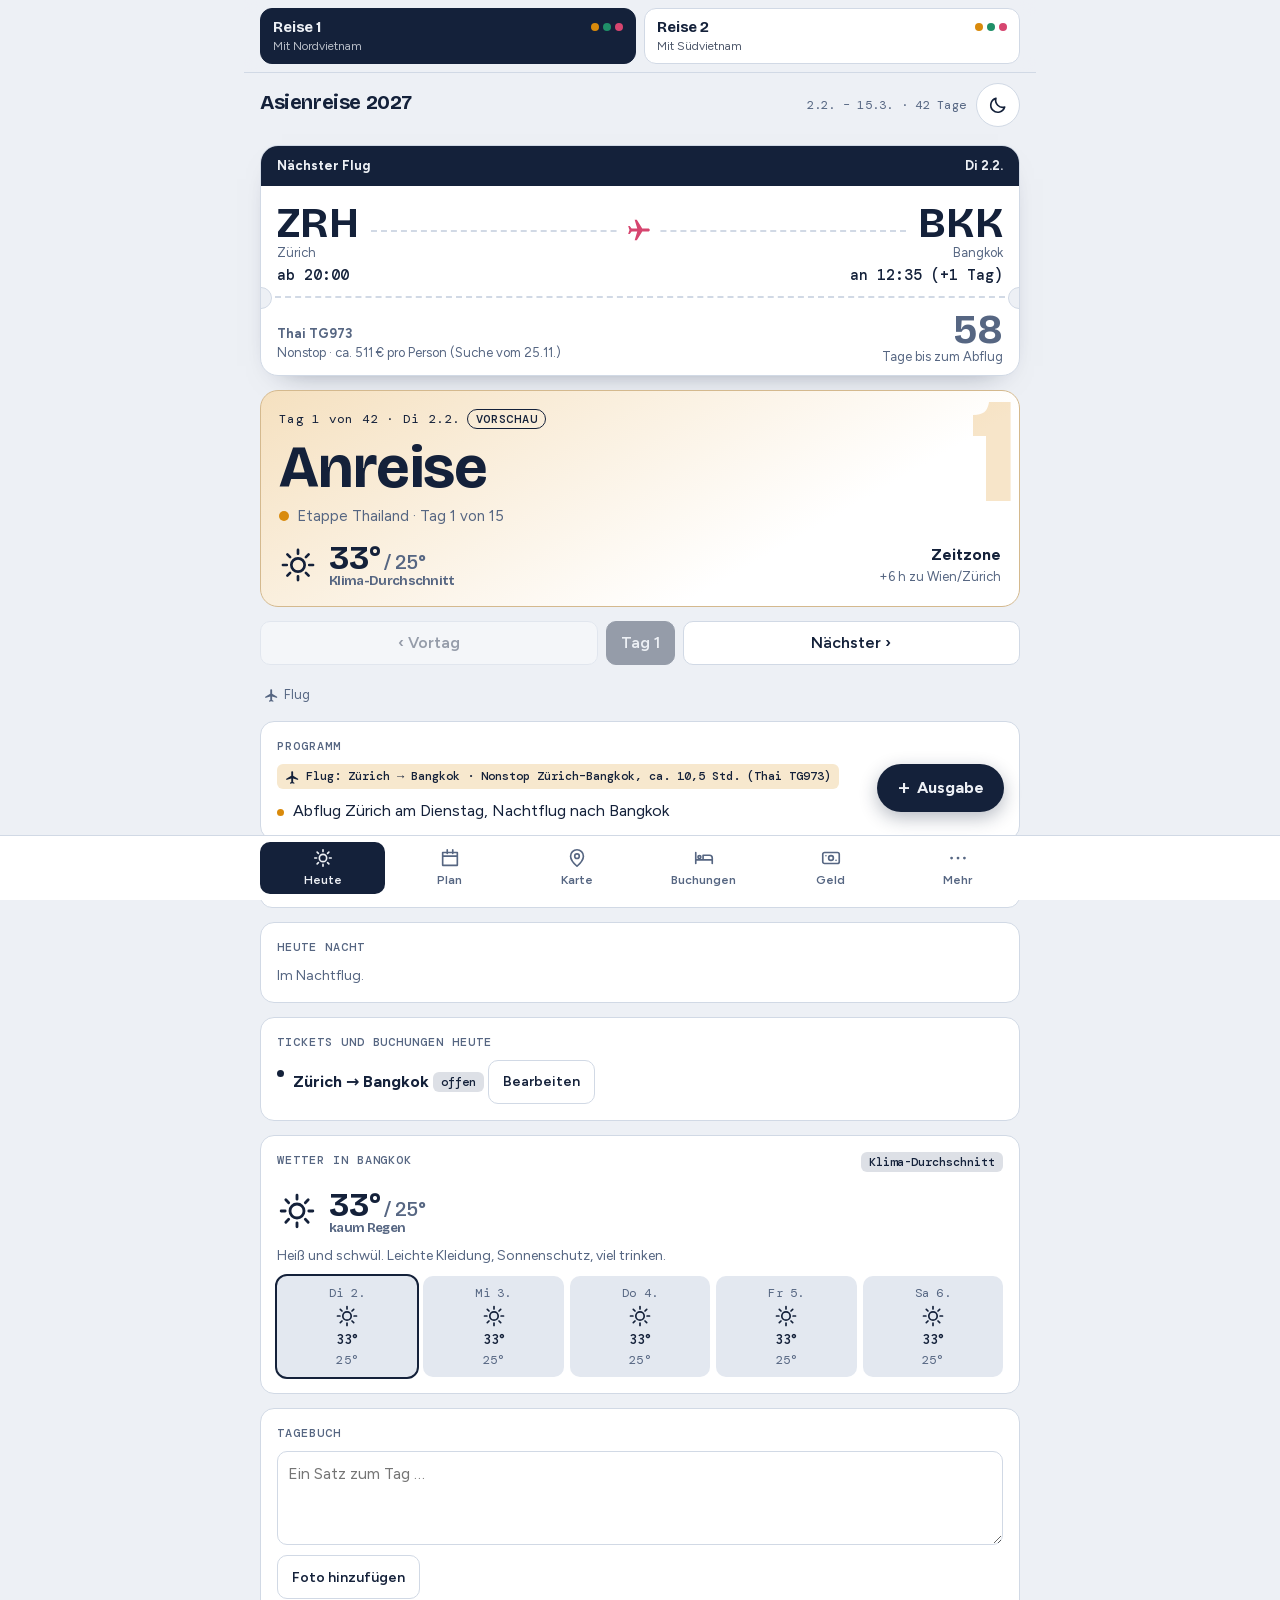
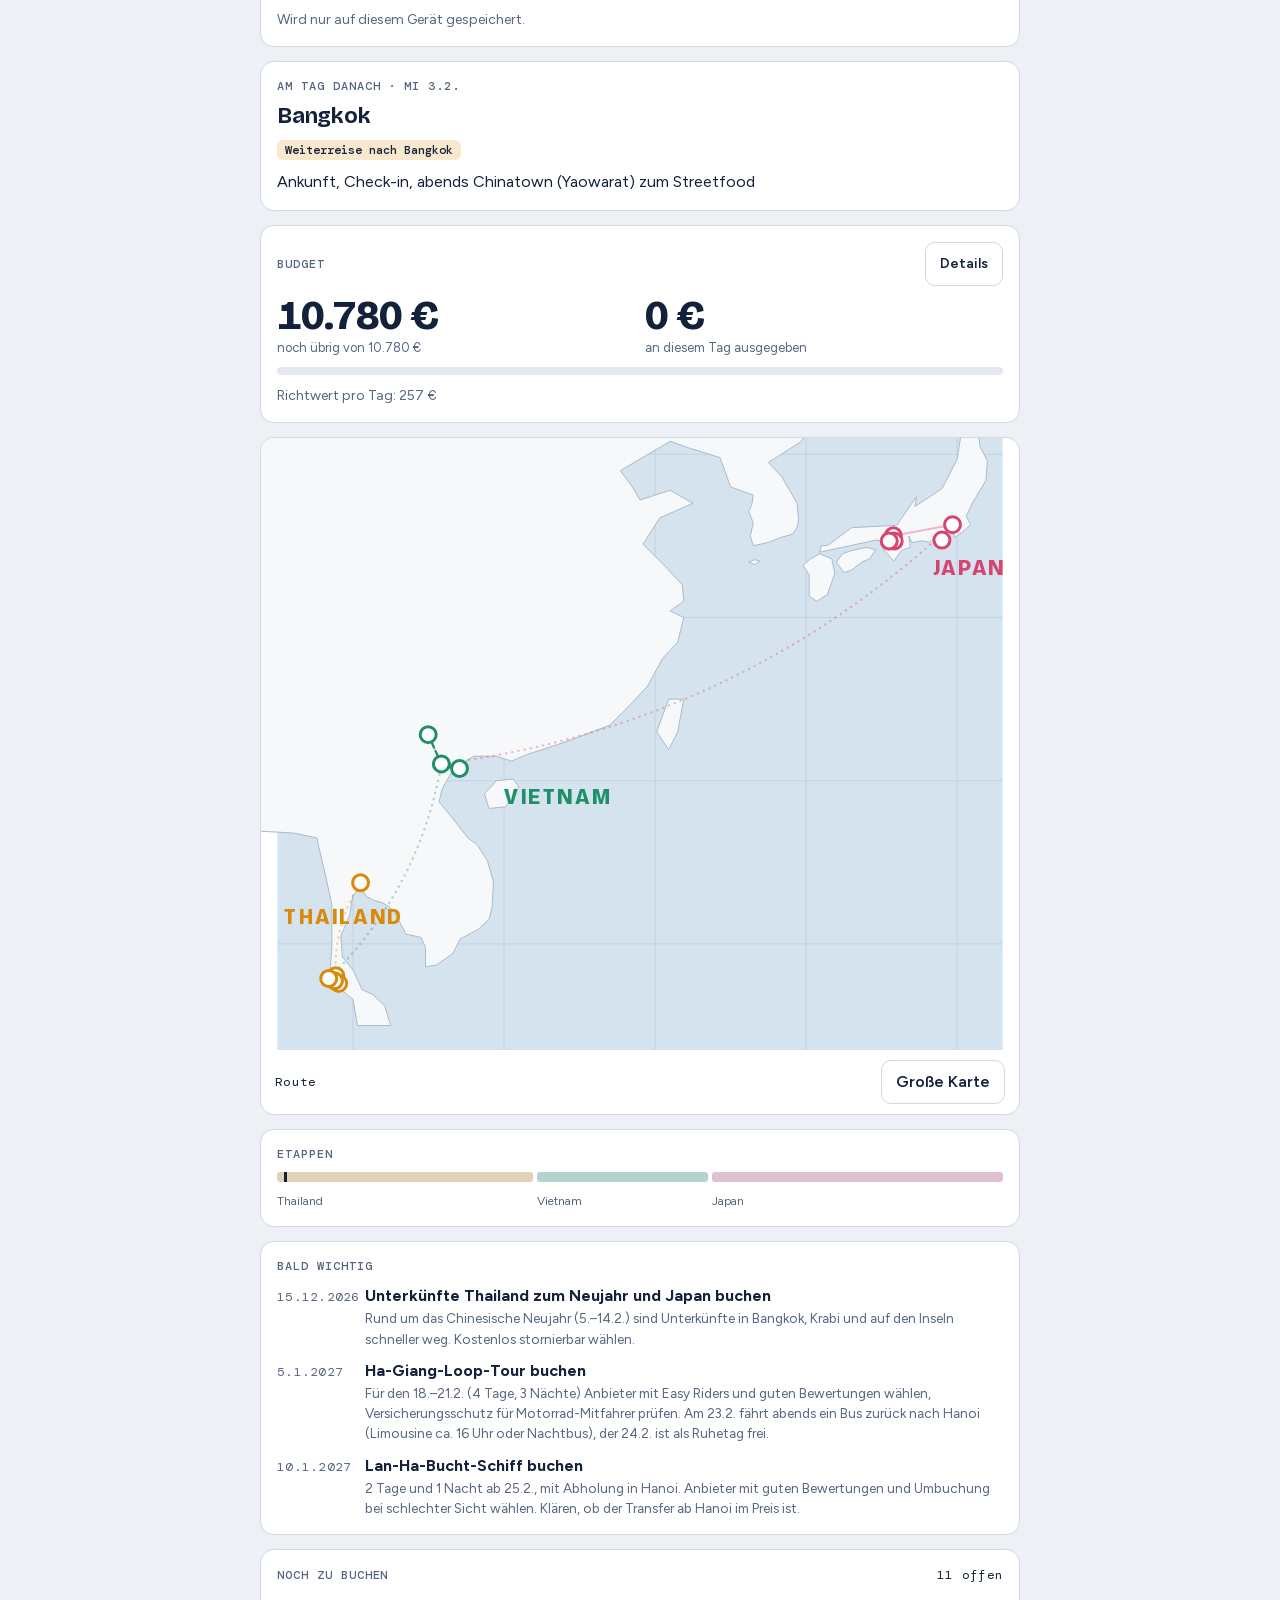
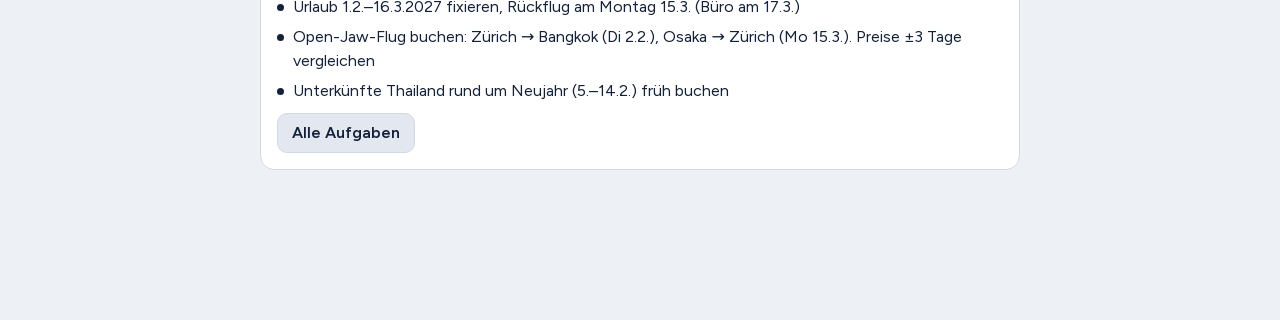
==== commit a8d71561: "optimierumg handy" ====
--- a/deploy/index.html
+++ b/deploy/index.html
@@ -86,7 +86,7 @@
 .hero .big{position:absolute;right:10px;top:-14px;font:800 150px/1 var(--f-display);letter-spacing:-.05em;color:color-mix(in srgb,var(--sc) 22%,transparent);pointer-events:none;user-select:none}
 .hero>*{position:relative}
 .hero h1{font-size:clamp(38px,10.5vw,60px);line-height:1;max-width:80%}
-.pill{display:inline-block;border:1px solid var(--ink);border-radius:99px;padding:0 8px;margin-left:6px;font:500 11px/18px var(--f-mono);letter-spacing:.06em;text-transform:uppercase}
+.pill{display:inline-block;border:1px solid var(--ink);border-radius:99px;padding:0 8px;margin-left:6px;font:500 12px/18px var(--f-mono);letter-spacing:.06em;text-transform:uppercase}
 .stagechip{display:flex;align-items:center;gap:8px;color:var(--muted);font-size:15px}
 .hw{display:flex;align-items:center;gap:12px;margin-top:6px;flex-wrap:wrap}
 .hw .t{font:700 34px/1 var(--f-display);letter-spacing:-.02em}
@@ -113,7 +113,7 @@
 .wxd.on{outline:2px solid var(--ink)}
 .wxd svg{width:24px;height:24px}
 .wxd b{font-weight:600;font-variant-numeric:tabular-nums}
-.wxd .mono{font-size:11px;color:var(--muted)}
+.wxd .mono{font-size:12px;color:var(--muted)}
 .bigmoney{font:800 clamp(28px,8vw,40px)/1 var(--f-display);white-space:nowrap;letter-spacing:-.03em;font-variant-numeric:tabular-nums}
 .two{display:grid;grid-template-columns:1fr 1fr;gap:10px}
 .two>div{display:flex;flex-direction:column;gap:2px}
@@ -138,7 +138,7 @@
 .day.past{opacity:.6}
 .dn{display:flex;flex-direction:column;gap:2px}
 .dn b{font:700 26px/1 var(--f-display);box-shadow:inset 0 -6px 0 color-mix(in srgb,var(--sc) 45%,transparent);align-self:flex-start}
-.dn .mono{color:var(--muted);font-size:11.5px}
+.dn .mono{color:var(--muted);font-size:12px}
 .db{display:flex;flex-direction:column;gap:2px;min-width:0}
 .db h3{font-size:17px}
 .db p{font-size:15px;color:var(--muted)}
@@ -229,7 +229,7 @@
 .ring svg{width:100%;height:100%;transform:rotate(-90deg)}
 .ring .c{position:absolute;inset:0;display:grid;place-content:center;text-align:center}
 .ring .c b{font:800 28px/1 var(--f-display);font-variant-numeric:tabular-nums}
-.ring .c span{font:500 11px var(--f-mono);color:var(--muted)}
+.ring .c span{font:500 12px var(--f-mono);color:var(--muted)}
 .hero2{display:flex;gap:16px;align-items:center;flex-wrap:wrap}
 .hero2>div:last-child{display:flex;flex-direction:column;gap:6px;min-width:0;flex:1 1 150px}
 .brow{display:grid;grid-template-columns:minmax(0,1fr) auto;gap:4px 12px;align-items:baseline}
@@ -263,7 +263,7 @@
 .tw{overflow-x:auto;border:1px solid var(--line);border-radius:12px;background:var(--surface)}
 table{border-collapse:collapse;width:100%;min-width:520px;font-size:14.5px}
 th,td{text-align:left;padding:10px 12px;border-bottom:1px solid var(--line);vertical-align:top}
-th{font:500 11.5px var(--f-mono);letter-spacing:.06em;text-transform:uppercase;color:var(--muted)}
+th{font:500 12px var(--f-mono);letter-spacing:.06em;text-transform:uppercase;color:var(--muted)}
 tr:last-child td{border-bottom:0}
 td.num,th.num{text-align:right;white-space:nowrap;font-variant-numeric:tabular-nums}
 tr.sum td{font-weight:700;background:var(--surface2)}
@@ -315,7 +315,7 @@
 .ab p{font-size:15px}
 .af{position:relative;margin:0;border-radius:10px;overflow:hidden;background:var(--surface2);aspect-ratio:16/10}
 .af img{width:100%;height:100%;object-fit:cover;display:block}
-.af figcaption{position:absolute;left:8px;bottom:8px;padding:1px 8px;border-radius:6px;background:color-mix(in srgb,var(--ink) 65%,transparent);color:var(--bg);font:500 11px var(--f-mono)}
+.af figcaption{position:absolute;left:8px;bottom:8px;padding:1px 8px;border-radius:6px;background:color-mix(in srgb,var(--ink) 65%,transparent);color:var(--bg);font:500 12px var(--f-mono)}
 .af.noimg{display:none}
 .dayacts{grid-column:1/-1;border-top:1px solid var(--line);padding-top:4px}
 .dayacts>summary{min-height:40px;display:flex;align-items:center;font-weight:600;font-size:14px;cursor:pointer;color:var(--ink)}
@@ -378,7 +378,7 @@
 .svgm .kcar{background:none;order:2}
 .svgm .kinfo{order:1;margin:0 10px 10px}
 .svgm svg.map{display:block;width:100%;height:auto;max-height:70vh}
-.kc .kt b{font-size:14px}.kc .kt small{font:500 11px var(--f-mono);opacity:.85}
+.kc .kt b{font-size:14px}.kc .kt small{font:500 12px var(--f-mono);opacity:.85}
 .lpin.ph{background-size:cover;background-position:center}
 .lpin.ph b{position:absolute;right:-6px;top:-8px;width:18px;height:18px;border-radius:50%;background:var(--sc);color:#fff;display:grid;place-items:center;font-size:10px;border:2px solid var(--surface)}
 .dpin{width:30px;height:30px;border-radius:50% 50% 50% 4px;transform:rotate(-45deg);background:var(--c,var(--k7));display:grid;place-items:center;border:3px solid #fff;box-shadow:0 2px 8px rgba(0,0,0,.45)}
@@ -405,7 +405,7 @@
 .ah{position:relative;margin:0;aspect-ratio:16/10;overflow:hidden;background:var(--surface2);border-radius:20px 20px 0 0}
 .ah img{width:100%;height:100%;object-fit:cover;display:block;opacity:0;transform:scale(1.08);transition:opacity .6s ease,transform 1.6s cubic-bezier(.2,.8,.2,1)}
 .ah img.on{opacity:1;transform:scale(1)}
-.ah figcaption{position:absolute;left:10px;bottom:10px;padding:1px 8px;border-radius:6px;background:color-mix(in srgb,var(--ink) 65%,transparent);color:var(--bg);font:500 11px var(--f-mono)}
+.ah figcaption{position:absolute;left:10px;bottom:10px;padding:1px 8px;border-radius:6px;background:color-mix(in srgb,var(--ink) 65%,transparent);color:var(--bg);font:500 12px var(--f-mono)}
 .ah.noimg{display:flex;align-items:flex-end;padding:18px;background:linear-gradient(135deg,color-mix(in srgb,var(--c) 70%,var(--surface)),color-mix(in srgb,var(--c) 25%,var(--surface)));}
 .ah.noimg span{font:700 30px var(--f-display);color:var(--ink);opacity:.85}
 .asb{padding:16px 18px 24px;display:flex;flex-direction:column;gap:10px}
@@ -415,7 +415,7 @@
 .ast{font-size:26px;line-height:1.15;margin:0}
 .afacts{display:grid;grid-template-columns:repeat(auto-fit,minmax(150px,1fr));gap:8px}
 .afacts div{background:var(--surface2);border-radius:12px;padding:10px 12px;display:flex;flex-direction:column;gap:2px;font-size:14px}
-.afacts b{font:500 11px var(--f-mono);letter-spacing:.04em;text-transform:uppercase;color:var(--muted)}
+.afacts b{font:500 12px var(--f-mono);letter-spacing:.04em;text-transform:uppercase;color:var(--muted)}
 .near{list-style:none;margin:0;padding:0;display:flex;flex-direction:column;gap:6px}
 .near button{width:100%;display:flex;gap:12px;align-items:center;text-align:left;padding:10px 12px;border:1px solid var(--line);border-radius:12px;background:var(--surface);color:var(--ink);transition:transform .15s,background .15s}
 .near button:active{transform:scale(.98);background:var(--surface2)}
@@ -459,7 +459,7 @@
 body.noscroll .fab,body.nofab .fab{display:none}
 .tabs{position:fixed;inset:auto 0 0 0;z-index:20;background:var(--surface);border-top:1px solid var(--line);padding:6px max(6px,env(safe-area-inset-right,0px)) calc(6px + env(safe-area-inset-bottom,0px)) max(6px,env(safe-area-inset-left,0px))}
 .tabs div{max-width:760px;margin:0 auto;display:grid;grid-template-columns:repeat(6,1fr);gap:2px}
-.tabs button{border:0;background:none;border-radius:10px;min-height:52px;padding:0 2px;display:flex;flex-direction:column;align-items:center;justify-content:center;gap:2px;font-size:11px;font-weight:600;color:var(--muted)}
+.tabs button{border:0;background:none;border-radius:10px;min-height:52px;padding:0 2px;display:flex;flex-direction:column;align-items:center;justify-content:center;gap:2px;font-size:12px;font-weight:600;color:var(--muted)}
 .tabs button svg{width:22px;height:22px;fill:none;stroke:currentColor;stroke-width:1.8;stroke-linecap:round;stroke-linejoin:round}
 .tabs button[aria-current="page"]{background:var(--ink);color:var(--bg)}
 /* ---- Design-Schicht: Fotos, Bewegung, Zeitleiste ---- */
@@ -587,6 +587,18 @@
 .bpf ul{margin:0;padding:14px 18px 6px 34px;display:flex;flex-direction:column;gap:8px}
 .bphint{padding:0 16px 12px;font-size:13px;color:var(--muted);margin-top:auto}
 @media (prefers-reduced-motion:reduce){.rv{opacity:1!important;transform:none!important}*{transition:none!important;animation:none!important;scroll-behavior:auto!important}.route.sol,.rt-sol{stroke-dasharray:none!important;stroke-dashoffset:0!important}.rt-fl{stroke-dasharray:2 10!important}}
+
+/* ---------- Handy und Computer (25.11.2026) ---------- */
+.trips{position:relative;top:auto;padding-block:8px;margin-bottom:10px}
+.stage>.sh{top:env(safe-area-inset-top,0px)}
+@media (pointer:coarse){input,select,textarea{font-size:16px!important}}
+.hotl .lk a{display:inline-flex;align-items:center;min-height:40px;padding:0 2px}
+.fab{display:flex;align-items:center;gap:6px;transition:padding .2s ease,width .2s ease}
+.fab .fp{font-size:22px;line-height:1;font-weight:500}
+body.scrolled .fab{width:56px;height:56px;padding:0;justify-content:center}
+body.scrolled .fab .fl{display:none}
+@media (min-width:820px){.fab{right:max(16px,calc(50vw - 380px + 16px));bottom:calc(88px + env(safe-area-inset-bottom,0px))}}
+@media (hover:hover){.tabs button:hover{background:color-mix(in srgb,var(--ink) 6%,transparent)}}
 </style>
 
 </head>
@@ -596,7 +608,7 @@
   <div class="appbar"><b>Asienreise 2027</b><span class="abr"><span class="mono" id="appinfo"></span><button type="button" class="thm" id="thm" data-thm aria-label="Hell oder dunkel wechseln"></button></span></div>
   <main id="view"></main>
 </div>
-<button class="fab" data-addexp type="button">+ Ausgabe</button>
+<button class="fab" data-addexp type="button" aria-label="Ausgabe eintragen"><span class="fp" aria-hidden="true">+</span><span class="fl">Ausgabe</span></button>
 <nav class="tabs" aria-label="Bereiche"><div id="tabs"></div></nav>
 
 <script src="leaflet.js"></script>
@@ -3588,7 +3600,7 @@
   const L=LISTS[k],it=listItems(k),dn=it.filter(x=>store.done[x.id]).length;
   return `<section class="card" id="l-${k}"><div class="cnt"><h2 style="font-size:22px">${L.title}</h2><span class="mono" data-cnt="${k}">${dn} von ${it.length}</span></div><div class="bar2"><i data-bar="${k}" style="width:${it.length?dn/it.length*100:0}%"></i></div><p class="note">${L.hint}</p>
    <ul class="checks">${it.map(x=>`<li><label><input type="checkbox" data-chk="${k}" value="${x.id}" ${store.done[x.id]?'checked':''}><span>${esc(x.t)}</span></label>${x.custom?`<button class="x" data-del="${k}|${x.id}" aria-label="Löschen">×</button>`:''}</li>`).join('')}</ul>
-   <form class="add" data-add="${k}"><input id="add-${k}" type="text" placeholder="Eigenen Punkt hinzufügen" autocomplete="off" aria-label="Neuer Punkt für ${L.title}"><button class="btn pri" type="submit">Hinzufügen</button></form></section>`;
+   <form class="add" data-add="${k}"><input id="add-${k}" type="text" placeholder="Eigener Punkt" autocomplete="off" aria-label="Neuer Punkt für ${L.title}"><button class="btn pri" type="submit">Hinzufügen</button></form></section>`;
 }
 const INFO={
  th:{cur:'Baht (THB)',plug:'Typ A/B/C/O, 220 V',tip:'Kein Muss, Aufrunden ist üblich',sos:'Polizei 191 · Rettung 1669 · Touristenpolizei 1155',app:'Grab (Taxi), Google Maps',hint:'Geldautomaten verlangen meist rund 220 THB Gebühr. Lieber weniger Mal und mehr abheben.',ph:[['Hallo','Sawatdii khrap (Mann) / kha (Frau)'],['Danke','Khop khun khrap / kha'],['Wie viel kostet das?','Thao rai?'],['Wasser','Nam'],['Entschuldigung','Khoo thoot'],['Wo ist die Toilette?','Hong nam yuu thii nai?']]},
@@ -3735,7 +3747,7 @@
 ];
 function render(soft){
   unmountMap();GLOBE.unmount();renderTrips();
-  document.body.classList.toggle('nofab',!['heute','geld'].includes(state.tab));
+  document.body.classList.toggle('nofab',state.tab!=='heute');
   $('#tabs').innerHTML=TABS.map(t=>`<button data-tab="${t[0]}" ${t[0]===state.tab?'aria-current="page"':''}><svg viewBox="0 0 24 24" aria-hidden="true">${t[2]}</svg>${t[1]}</button>`).join('');
   $('#view').innerHTML=TABS.find(t=>t[0]===state.tab)[3]();
   if(state.tab==='karte'){if(state.kmode==='map')mountMap();else GLOBE.mount()}
@@ -3963,6 +3975,7 @@
 const hs=(location.hash||'').slice(1);if(TABS.some(t=>t[0]===hs))state.tab=hs;
 render();
 syncStart();
+{let raf=0;addEventListener('scroll',()=>{if(raf)return;raf=requestAnimationFrame(()=>{raf=0;document.body.classList.toggle('scrolled',scrollY>160)})},{passive:true})}
 </script>
 <script>if("serviceWorker" in navigator){addEventListener("load",function(){navigator.serviceWorker.register("sw.js").catch(function(){})})}</script>
 </body>
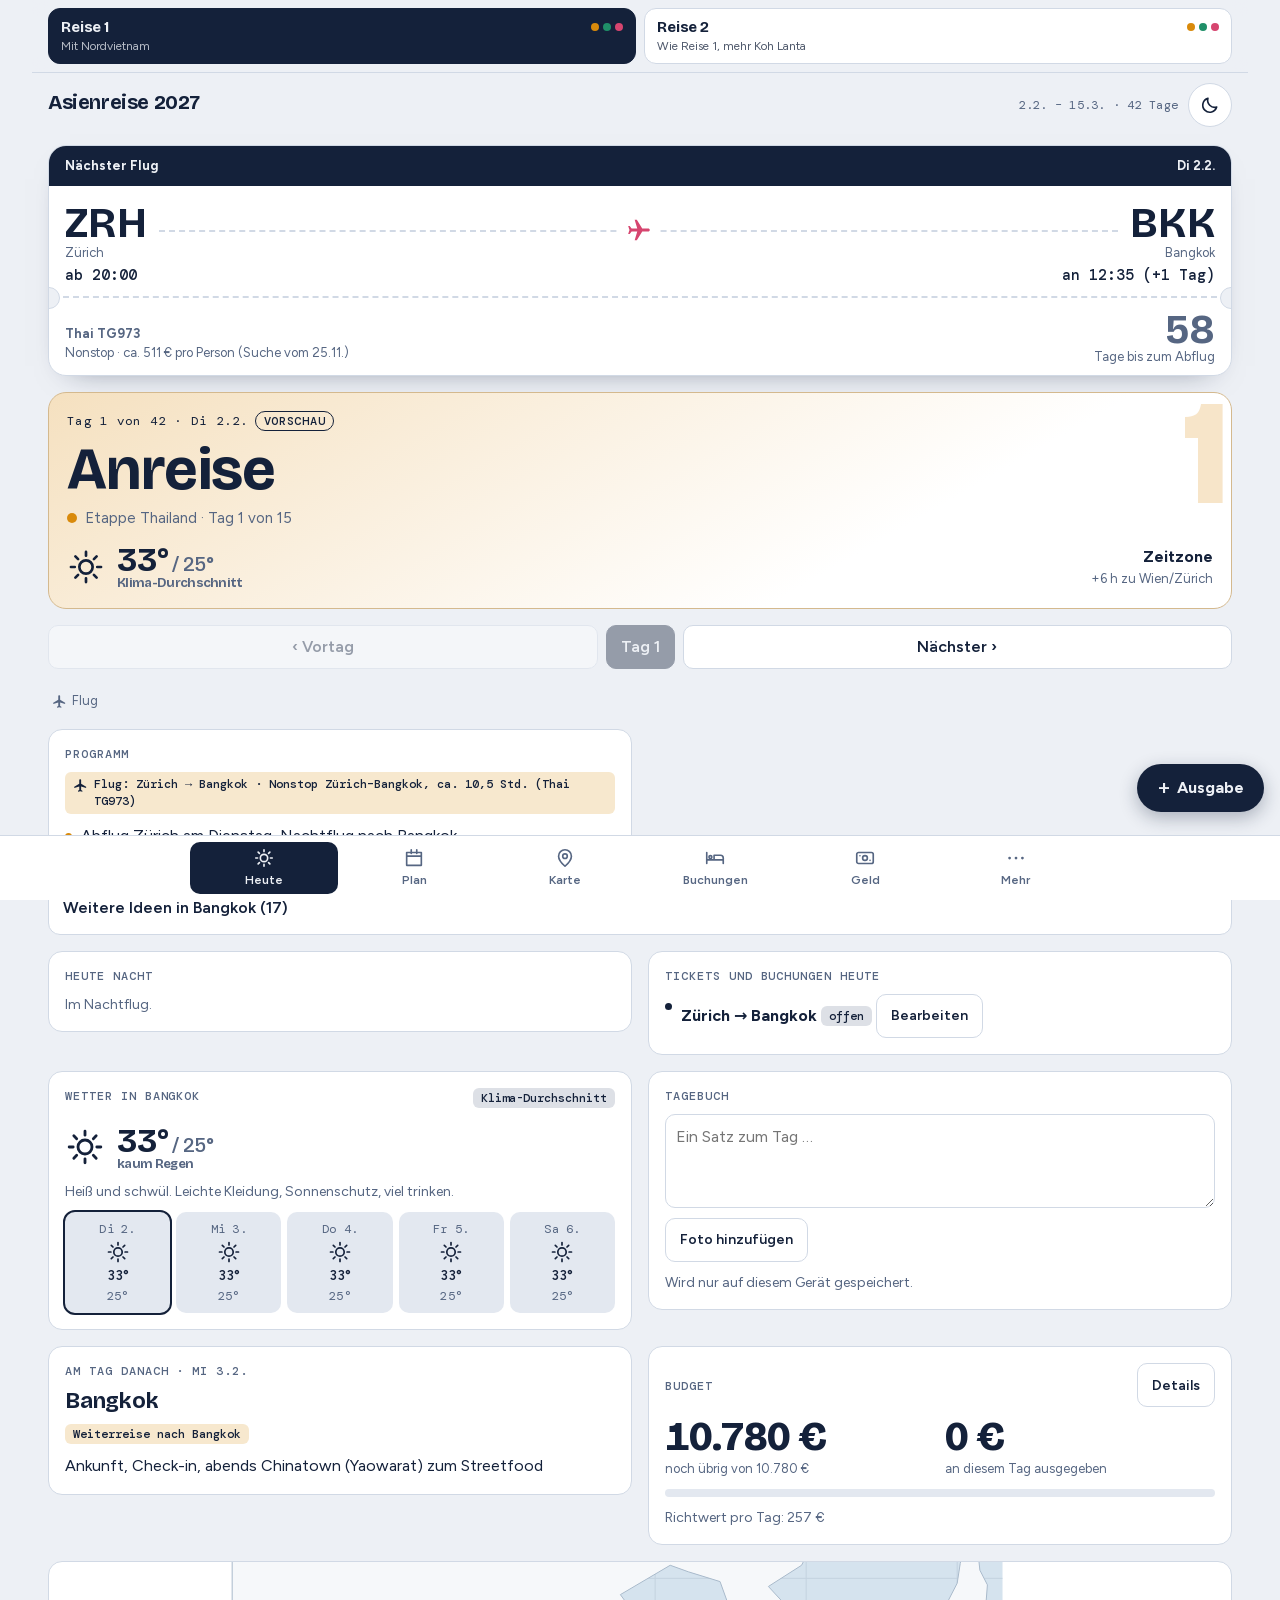
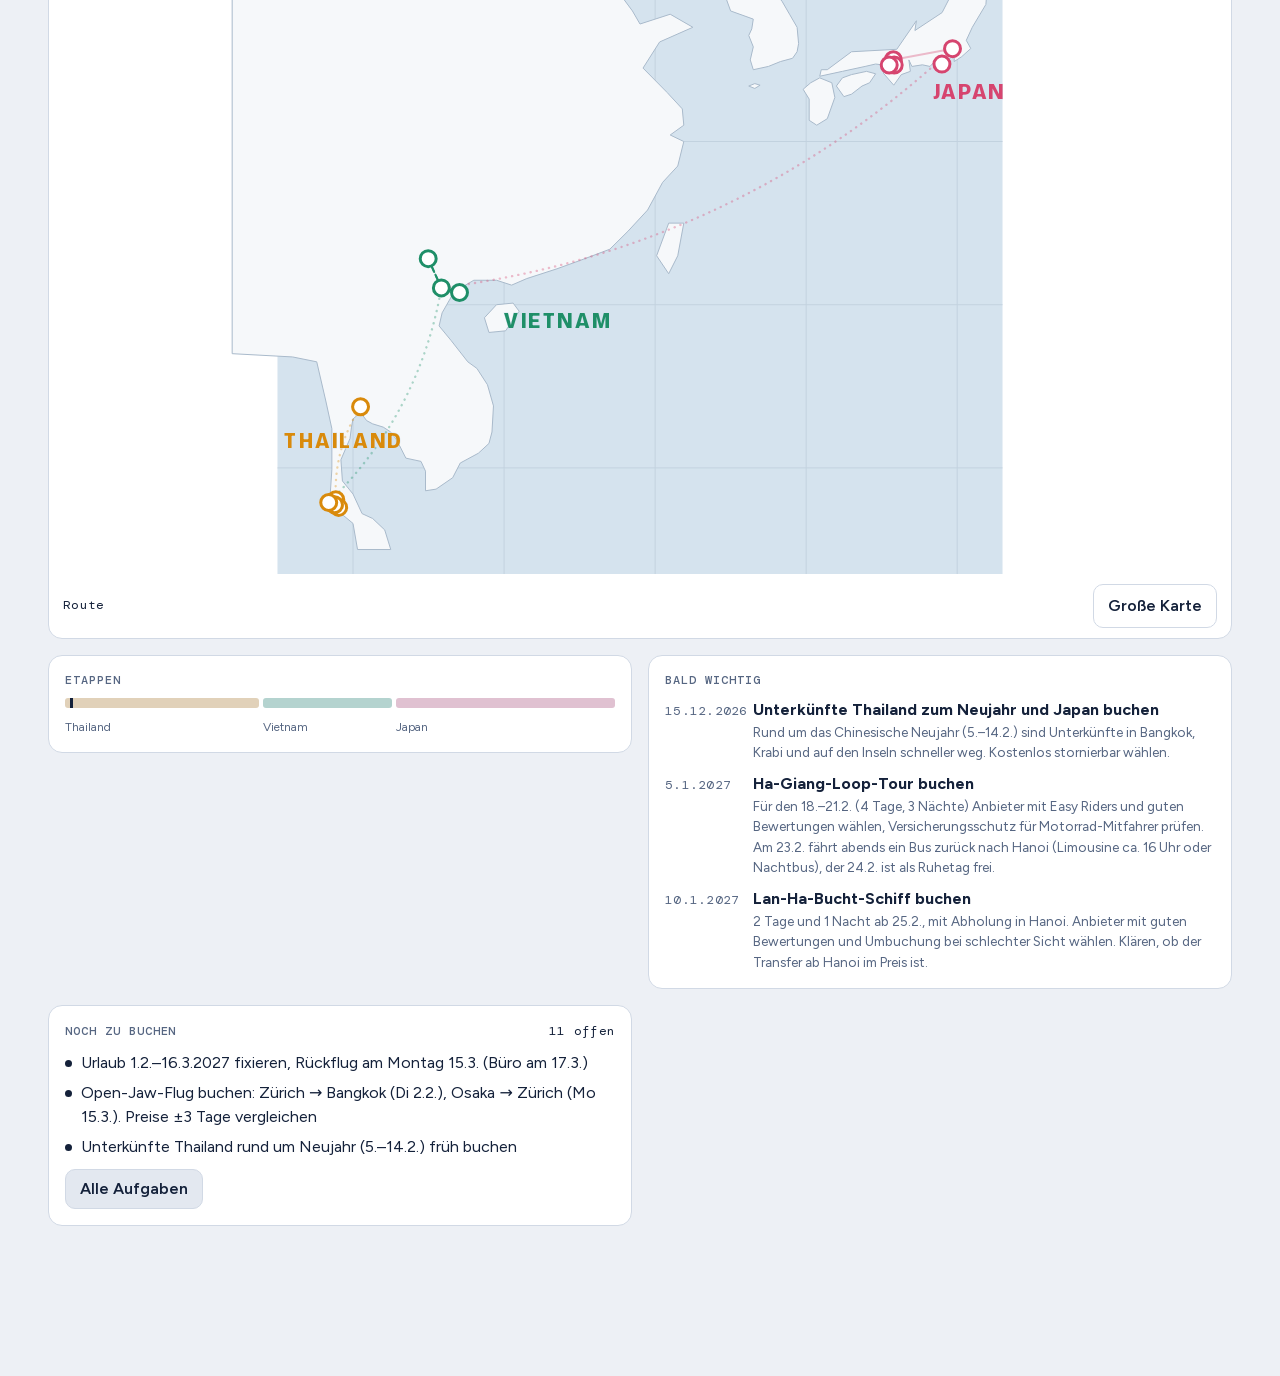
==== commit 65190164: "frei" ====
--- a/deploy/index.html
+++ b/deploy/index.html
@@ -242,7 +242,7 @@
 .legend2 b{margin-left:auto;font-variant-numeric:tabular-nums;font-weight:600}
 .sw{width:11px;height:11px;border-radius:3px;background:var(--c);flex:none}
 .exp{list-style:none;margin:0;padding:0;display:flex;flex-direction:column}
-.exp li{display:grid;grid-template-columns:minmax(0,1fr) auto auto;gap:10px;align-items:center;padding:10px 0;border-top:1px solid var(--line)}
+.exp li{display:grid;grid-template-columns:minmax(0,1fr) auto auto auto;gap:10px;align-items:center;padding:10px 0;border-top:1px solid var(--line)}
 .exp li:first-child{border-top:0}
 .exp .t{display:flex;flex-direction:column;min-width:0}
 .exp .t small{color:var(--muted);font-size:13px;overflow-wrap:anywhere}
@@ -598,7 +598,28 @@
 body.scrolled .fab{width:56px;height:56px;padding:0;justify-content:center}
 body.scrolled .fab .fl{display:none}
 @media (min-width:820px){.fab{right:max(16px,calc(50vw - 380px + 16px));bottom:calc(88px + env(safe-area-inset-bottom,0px))}}
-@media (hover:hover){.tabs button:hover{background:color-mix(in srgb,var(--ink) 6%,transparent)}}
+@media (hover:hover){.tabs button:not([aria-selected="true"]):not([aria-current]):hover{background:color-mix(in srgb,var(--ink) 6%,transparent)}}
+
+/* ---------- Computer: ganze Bildschirmbreite (26.11.2026) ---------- */
+@media (min-width:1100px){
+ .wrap{max-width:1500px;padding-inline:32px}
+ .tabs div{max-width:900px}
+ #view>.stack{display:grid;grid-template-columns:repeat(2,minmax(0,1fr));gap:16px;align-items:start}
+ #view>.stack>*{min-width:0}
+ #view>.stack>:is(.bp,.hero,.nav,.glance,details.tips,.mapcard,p.note,.chips){grid-column:1/-1}
+ #view>.stack>:first-child:is(.card){grid-column:1/-1}
+ .stage .days{display:grid;grid-template-columns:repeat(2,minmax(0,1fr));gap:10px;align-items:stretch}
+ .stage .day::before{display:none}
+ .stage>.intro{max-width:900px}
+ #view>.stack:has(>.globe){grid-template-columns:minmax(0,3fr) minmax(0,2fr);gap:24px}
+ #view>.stack:has(>.globe)>.globe{grid-column:1;grid-row:2/span 40;position:sticky;top:16px}
+ #view>.stack:has(>.globe)>:is(.gsum,.legs){grid-column:2}
+ .fab{right:max(16px,calc(50vw - 750px + 32px))}
+}
+@media (min-width:1600px){
+ #view>.stack:not(:has(>.globe)){grid-template-columns:repeat(3,minmax(0,1fr))}
+ .stage .days{grid-template-columns:repeat(3,minmax(0,1fr))}
+}
 </style>
 
 </head>
@@ -645,6 +666,7 @@
  lan:{n:'Koh Lanta',st:'th',ll:[99.05,7.58],lab:'r',q:'Koh Lanta, Thailand'},
  rep:{n:'Siem Reap',st:'kh',ll:[103.856,13.3633],lab:'r',q:'Siem Reap, Kambodscha'},
  sgn:{n:'Ho-Chi-Minh-Stadt',st:'vn',ll:[106.7019,10.7769],lab:'r',q:'Ho Chi Minh City, Vietnam'},
+ cbe:{n:'Cai Be',st:'vn',ll:[106.034,10.334],lab:'r',q:'Cai Be, Tien Giang, Vietnam'},
  cth:{n:'Can Tho',st:'vn',ll:[105.788,10.038],lab:'r',q:'Can Tho, Vietnam'},
  cdc:{n:'Chau Doc',st:'vn',ll:[105.117,10.705],lab:'r',q:'Chau Doc, An Giang, Vietnam'},
  htn:{n:'Ha Tien',st:'vn',ll:[104.487,10.381],lab:'l',q:'Ha Tien, Vietnam'},
@@ -718,6 +740,7 @@
  khs:{hi:32,lo:22,ic:'partly',rain:'trocken, einzelne Schauer im Dschungel möglich',tip:'Schwül im Regenwald. Leichte lange Kleidung, Insektenschutz, wasserfeste Tasche für Boot und Wasserfälle.'},
  hag:{hi:21,lo:11,ic:'cloud',rain:'Nieselregen und Nebel möglich',tip:'In den Bergen morgens und abends kühl. Windjacke, Handschuhe und Regenschutz für die Motorradtage.'},
  sgn:{hi:35,lo:25,ic:'sun',rain:'trocken, Regenzeit erst später',tip:'Heiß und schwül. Leichte Kleidung, viel trinken.'},
+ cbe:{hi:32,lo:23,ic:'sun',rain:'trocken',tip:'Heiß am Tag, auf dem Roller lange, leichte Kleidung, Sonnencreme und Mückenschutz.'},
  cth:{hi:32,lo:23,ic:'sun',rain:'trocken',tip:'Heiß, am Fluss morgens angenehm. Für den Markt um 5 Uhr eine leichte Jacke, sonst luftige Kleidung und Sonnenschutz.'},
  cdc:{hi:33,lo:23,ic:'sun',rain:'trocken',tip:'Heiß und trocken. Für das Boot im Mangrovenwald Mückenschutz und Hut mitnehmen.'},
  htn:{hi:32,lo:23,ic:'sun',rain:'trocken',tip:'Warm mit Meerwind. Sonnenschutz und Badesachen.'},
@@ -1169,8 +1192,12 @@
 {id:"sam-namuang",s:"sam",c:"nature",t:"Na-Muang-Wasserfälle",q:"Na Muang Waterfall Koh Samui",d:"Zwei Wasserfälle im grünen Inselinneren, am unteren kann man baden.",h:"Tagsüber",p:"Eintritt frei",z:"1,5 Std.",w:"Süden der Insel, Grab oder Roller",tips:["Im März weniger Wasser.","Keine Elefantenshows buchen."]}
 ];
 /* Südvietnam (Reise 2): Saigon, Mekongdelta, Ha Tien, Phu Quoc. Koordinaten TomTom, Preise und Zeiten online geprüft am 25.11.2026. Keine Fotos. */
-const ACTLL_SV={'sgn-nguyenhue':[10.7738,106.7037],'cth-ninhkieu':[10.03835,105.78843],'cth-cairang':[10.0076,105.7504],'cdc-trasu':[10.5730,105.0456],'cdc-sam':[10.6701,105.0825],'htn-honchong':[10.1379,104.6402],'pqc-onglang':[10.2574,103.9367],'pqc-honthom':[10.0270,104.0072],'pqc-sao':[10.0530,104.0352],'pqc-park':[10.3283,104.0246]};
+const ACTLL_SV={'mek-roller':[10.3617,106.3624],'cbe-river':[10.3343,106.0339],'cbe-vinhlong':[10.2534,105.9614],'sgn-nguyenhue':[10.7738,106.7037],'cth-ninhkieu':[10.03835,105.78843],'cth-cairang':[10.0076,105.7504],'cdc-trasu':[10.5730,105.0456],'cdc-sam':[10.6701,105.0825],'htn-honchong':[10.1379,104.6402],'pqc-onglang':[10.2574,103.9367],'pqc-honthom':[10.0270,104.0072],'pqc-sao':[10.0530,104.0352],'pqc-park':[10.3283,104.0246]};
 const ACTS_SV=[
+/* ---------- ROLLERTOUR MEKONGDELTA ---------- */
+{id:"mek-roller",s:"cbe",c:"trip",t:"Rollertour Mekongdelta (3 Tage mit Fahrer)",q:"My Tho, Tien Giang, Vietnam",d:"Drei Tage auf dem Roller durchs Mekongdelta: über kleine Straßen, Brücken und Fähren von Saigon über Tan An und My Tho nach Cai Be, weiter über Vinh Long nach Can Tho zum schwimmenden Markt und zurück nach Saigon. Ihr sitzt hinten, ein Guide fährt. Das ist das Gegenstück zum Ha-Giang-Loop in Reise 1, nur flach, warm und mit viel Wasser.",h:"Start ca. 8 Uhr in Saigon, Rückkehr am Abend des 3. Tages",p:"VietLong Travel: privat, Preis auf Anfrage. Elegant Travel (Magpie): ab 299 USD. Übernachtungen, Essen laut Programm, Boote, Eintritte inklusive",z:"3 Tage",w:"Abholung in Saigon",tips:["Nur einen kleinen Rucksack mitnehmen, das große Gepäck bleibt im Hotel in Saigon.","Lange, leichte Kleidung und Sonnencreme, auf dem Roller brennt die Sonne.","Vorher klären: Preis für zwei Mitfahrer, Helme, Versicherung."]},
+{id:"cbe-river",s:"cbe",c:"sight",t:"Cai Be: Boot zum alten Haus am Fluss",q:"Cai Be, Tien Giang, Vietnam",d:"In Cai Be geht es mit dem Boot über den Fluss zu einem alten Wohnhaus. Am Abend ist es ruhig am Wasser, die Nacht verbringt ihr in einem Gästehaus am Fluss.",h:"Nachmittags auf der Rollertour",p:"In der Tour enthalten",z:"1–2 Std.",w:"Teil der Rollertour, Tag 1",tips:["Die Bootsfahrt dauert laut Anbieter ca. 30 Minuten."]},
+{id:"cbe-vinhlong",s:"cth",c:"nature",t:"Vinh Long: mit dem Boot durch die Kanäle",q:"Vinh Long, Vietnam",d:"Zwischen Cai Be und Vinh Long fahrt ihr mit dem Boot durch schmale Kanäle mit Obstgärten und Dörfern, dann weiter auf dem Roller nach Can Tho.",h:"Tag 2 der Rollertour",p:"In der Tour enthalten",z:"ca. 2,5 Std. Boot",w:"Teil der Rollertour, Tag 2",tips:["Wasser und Hut mitnehmen."]},
 /* ---------- SAIGON ---------- */
 {id:"sgn-nguyenhue",s:"sgn",c:"night",t:"Abends auf der Nguyen-Hue-Fußgängerzone",q:"Nguyen Hue Walking Street, Ho Chi Minh City",d:"Breiter Boulevard im Distrikt 1 zwischen Rathaus und Saigon-Fluss. Abends treffen sich hier Familien und junge Leute, es gibt Straßenmusik und Snacks. Guter, ruhiger Start nach dem Flug.",h:"Rund um die Uhr, abends am lebendigsten",p:"Frei",z:"1–2 Std.",w:"Distrikt 1, zu Fuß",tips:["Am Wochenende ist am meisten los."]},
 /* ---------- CAN THO ---------- */
@@ -1564,32 +1591,32 @@
   document.addEventListener('click',e=>{const b=e.target.closest&&e.target.closest('[data-bp]');if(b)b.setAttribute('aria-pressed',b.getAttribute('aria-pressed')!=='true')});
   return {card};
 })();
-/* ---------- Reise 2: Kopie von Reise 1 (2.2.–15.3.2027), aber mit Südvietnam statt Nordvietnam: Saigon, Mekongdelta (Can Tho, Chau Doc), Ha Tien und Phu Quoc. Thailand und Japan wie Reise 1. Erstellt 25.11.2026. ---------- */
+/* ---------- Reise 2 (Plan B): genau wie Reise 1 mit Hanoi, Ha-Giang-Loop und Lan-Ha-Bucht, aber vier statt drei Nächte auf Koh Lanta und nur zwei statt drei in Phuket. Erstellt 27.11.2026. ---------- */
 const A_START=new Date(2027,1,2);
 const A_STAGES=[
- {id:'th',name:'Thailand',from:0,to:14,intro:'Bangkok mit den Tempeln aus eurer Liste und dem Chinesischen Neujahr am 6.2., dann per Flug in den Süden: Ao Nang bei Krabi, Koh Lanta, Koh Phi Phi und zum Schluss Phuket. Februar gehört an der Andamanensee zur Trockenzeit mit ruhigem Meer.',
-  tips:['Chinesisches Neujahr ist am 6.2. In Thailand sind rund um den 5.–14.2. mehr Gäste unterwegs, Unterkünfte und Flüge werden teurer. Dafür ist Yaowarat in Bangkok am Neujahrstag ein Fest.','Die Inselkette Krabi, Lanta, Phi Phi, Phuket liegt in einer Reihe. Die Strecken sind kurz, aber nur mit Fähren zu schaffen. Fahrpläne und Preise ändern sich je nach Anbieter und Saison, deshalb vor der Buchung beim Anbieter prüfen.','Fähren laut Fahrplänen im Netz: Ao Nang/Railay–Koh Lanta ca. 1,5–2,5 Std., Abfahrt ab ca. 10:30, ca. 670–1.215 THB (Minivan über Land ca. 400–820 THB, 3–4 Std.). Koh Lanta–Phi Phi ca. 1–1,5 Std., in der Hochsaison zwei Abfahrten (ca. 8–9 Uhr und 13–14 Uhr), ca. 500–750 THB. Phi Phi–Phuket (Rassada Pier) ca. 2 Std., Abfahrten u. a. um 9:00, 11:00, 14:00, 14:30, 15:30, ca. 450–700 THB. Nehmt die Morgenfähre, die früheren Boote sind zuerst ausverkauft.','Nur auf Phi Phi sind Unterkünfte und Essen deutlich teurer als auf dem Festland. Zwei Nächte reichen.','Sonntag 14.2. ist der Tag, an dem ihr in Phuket ankommt. Das passt zum Sunday Walking Street Market in der Altstadt.','Seit 15.9.2026 ist die visumfreie Zeit in Thailand auf 30 Tage gekürzt. Ihr bleibt mit 16 Tagen deutlich darunter.','Monkey Trail in Ao Nang ist euer Muss. Railay und Phra Nang am selben Tag sind „Kann“. Phuket–Saigon: Vietjet VJ808 fliegt nonstop, 14:10–16:05.']},
- {id:'vn',name:'Vietnam',from:15,to:24,intro:'Zehn Tage im warmen Süden: drei Nächte Saigon, dann über Land durchs Mekongdelta mit dem schwimmenden Markt in Can Tho, dem Mangrovenwald Trà Sư und dem Sam-Berg bei Chau Doc, den Kalkfelsen von Hon Chong bei Ha Tien und zum Schluss mit der Fähre auf die Insel Phu Quoc. Am 27.2. Flug über Saigon nach Tokyo. Mit österreichischem Pass braucht ihr ein E-Visum.',
-  tips:['Im Süden ist Ende Februar Trockenzeit: ca. 32 °C am Tag, kaum Regen. Anders als im Norden braucht ihr keine warme Kleidung, dafür Sonnenschutz und Mückenschutz für das Delta.','Das vietnamesische Neujahr (Tết) ist am 6.2. Ab dem 17.2. haben die meisten Betriebe wieder offen.','Saigon–Can Tho: Busse fahren fast rund um die Uhr ab dem Busbahnhof Mien Tay, ca. 3,5–4 Std. Phuong Trang (FUTA) ca. 195.000 VND, laut 12Go ab ca. 5–9 USD.','Can Tho–Chau Doc: Busse u. a. von FUTA mehrmals täglich (z. B. 10:00, 12:00, 13:00, 14:00), ca. 3 Std., ab ca. 5–12 USD (12Go).','Chau Doc–Ha Tien: Auf 12Go gibt es dafür keinen Bus, nur einen Privatwagen (ca. 2,5–3 Std., ca. 47–53 USD pro Auto). Das ist zu zweit die einfachste Lösung.','Ha Tien–Phu Quoc: Schnellfähren von Superdong (u. a. 06:10, 08:20, 09:50, 13:15) und Phu Quoc Express, ca. 1 h 20, ca. 230.000–350.000 VND pro Person. Ankunft am Hafen Bai Vong.','Schwimmender Markt Cai Rang: Am meisten los ist zwischen 6:00 und 7:30 Uhr, gegen 8:30 Uhr ist fast alles vorbei. Boote ab Ninh-Kieu-Ufer gegen 5 Uhr, die Fahrt dauert 30–40 Min.','Am 27.2. landet ihr erst um 01:00 Uhr nachts in Tokyo Haneda. Die erste Nacht (27./28.2.) am besten nahe Haneda buchen.']},
+ {id:'th',name:'Thailand',from:0,to:14,intro:'Bangkok mit den Tempeln aus eurer Liste und dem Chinesischen Neujahr am 6.2., dann per Flug in den Süden: Ao Nang bei Krabi, vier Nächte Koh Lanta, Koh Phi Phi und zum Schluss zwei Nächte Phuket. Februar gehört an der Andamanensee zur Trockenzeit mit ruhigem Meer.',
+  tips:['Chinesisches Neujahr ist am 6.2. In Thailand sind rund um den 5.–14.2. mehr Gäste unterwegs, Unterkünfte und Flüge werden teurer. Dafür ist Yaowarat in Bangkok am Neujahrstag ein Fest.','Die Inselkette Krabi, Lanta, Phi Phi, Phuket liegt in einer Reihe. Die Strecken sind kurz, aber nur mit Fähren zu schaffen. Fahrpläne und Preise ändern sich je nach Anbieter und Saison, deshalb vor der Buchung beim Anbieter prüfen.','Fähren laut Fahrplänen im Netz: Ao Nang/Railay–Koh Lanta ca. 1,5–2,5 Std., Abfahrt ab ca. 10:30, ca. 670–1.215 THB (Minivan über Land ca. 400–820 THB, 3–4 Std.). Koh Lanta–Phi Phi ca. 1–1,5 Std., in der Hochsaison zwei Abfahrten (ca. 8–9 Uhr und 13–14 Uhr), ca. 500–750 THB. Phi Phi–Phuket (Rassada Pier) ca. 2 Std., Abfahrten u. a. um 9:00, 11:00, 14:00, 14:30, 15:30, ca. 450–700 THB. Nehmt die Morgenfähre, die früheren Boote sind zuerst ausverkauft.','Nur auf Phi Phi sind Unterkünfte und Essen deutlich teurer als auf dem Festland. Zwei Nächte reichen.','Phuket hat nur zwei Nächte: Ankunft mit der Fähre am 15.2., Phang-Nga-Tour am 16.2., am 17.2. um 06:30 der Flug nach Hanoi. Ein Hotel in der Altstadt oder Richtung Flughafen spart Fahrzeit (Kata liegt ca. 45–60 Min. vom Flughafen).','Seit 15.9.2026 ist die visumfreie Zeit in Thailand auf 30 Tage gekürzt. Ihr bleibt mit 16 Tagen deutlich darunter.','Monkey Trail in Ao Nang ist euer Muss. Railay und Phra Nang am selben Tag sind „Kann“. Phuket–Hanoi: Es gibt keinen Direktflug, aber täglich mehrere Verbindungen mit einem Stopp in Bangkok (insgesamt ca. 5–8 Std., u. a. Thai Airways, Bangkok Airways, Thai AirAsia). Bei Billigfliegern nur ein durchgehendes Ticket buchen.']},
+ {id:'vn',name:'Vietnam',from:15,to:24,intro:'Zehn Tage: Hanoi mit Altstadt, vier Tage Ha-Giang-Loop durch die Berge im Norden, ein Ruhetag in Hanoi und eine Nacht auf dem Schiff in der Lan-Ha-Bucht. Danach eine Nacht in Hanoi und am 27.2. der Tagflug nach Tokyo. Mit österreichischem Pass braucht ihr ein E-Visum.',
+  tips:['Das vietnamesische Neujahr (Tết) ist am 6.2. Ihr seid ab dem 17.2. dort, dann haben die meisten Betriebe wieder offen. Trotzdem Touren früh buchen.','Ende Februar ist es in Hanoi und vor allem auf dem Ha-Giang-Loop kühl und oft neblig (Berge 5–12 °C). Warme Kleidung, Regenjacke und Handschuhe mitnehmen.','Der 4-Tage-Loop ist anstrengend, aber landschaftlich der Höhepunkt. Fahrt als Beifahrer mit einem Easy Rider. Wer selbst fährt, braucht einen passenden Führerschein (internationaler Führerschein, A-Klasse) und eine Versicherung, die das abdeckt.','Hanoi–Ha Giang: Limousinenbus ca. 5,5–7 Std., Abfahrten u. a. um 7:00 und 16:00, ca. 260.000–400.000 VND. Zurück nach Hanoi fahren am Abend Limousinen (ca. 16 Uhr, Ankunft ca. 22 Uhr) und Nachtbusse (ca. 20–21 Uhr, Ankunft 3–5 Uhr). Der Tag danach ist bewusst frei, damit beides passt.','Ha Giang: Seit Juni 2026 wird für Ausländer in den Grenzgebieten ein Permit von ca. 10 USD verlangt, die Tour regelt das meist. Nach einem tödlichen Unfall im April 2026 gelten strengere Regeln für Anbieter.','Lan-Ha-Bucht: Zwei Tage und eine Nacht auf dem Schiff, ca. 105–195 USD pro Person, meist mit Abholung in der Hanoier Altstadt gegen 8 Uhr und Fahrt zum Hafen (ca. 2,5–3,5 Std.). Mahlzeiten und Kajak sind oft dabei, der Transfer manchmal nicht (ca. 25 USD extra). Zurück in Hanoi seid ihr am Nachmittag. Im Februar kann es dunstig und kühl sein, Abfahrten fallen bei schlechter Sicht manchmal aus, wählt einen Anbieter mit Umbuchung.','Hanoi–Tokyo gibt es nonstop mit Vietnam Airlines, VietJet, JAL und ANA. Nachtflüge laut Fahrplänen im Netz: Vietnam Airlines um 0:25 (Ankunft Narita ca. 7:00), VietJet um 0:55 (Ankunft ca. 8:00). Fahrzeiten vor der Buchung bei der Airline bestätigen.']},
  {id:'jp',name:'Japan',from:25,to:41,intro:'Japan im Spätwinter, mit der frühen Blüte: Die Kawazu-Kirschen blühen im Februar und Anfang März, dazu die Pflaumenblüte (Ume). Zuerst zwei Tage Tokyo, dann zwei Nächte Kawazu, zurück nach Tokyo, weiter nach Kyoto mit Nara und zum Schluss Osaka. Rechnet mit kalten 3–12 °C. Die normalen Kirschen (Somei Yoshino) blühen erst Ende März, nach eurem Urlaub.',
   tips:['Seit 1.11.2026 gibt es tax-free nur noch als Rückerstattung: Im Laden den vollen Preis zahlen und vor dem Check-in am Zoll die Ware vorzeigen. Am Abreisetag mehr Zeit einplanen.','Kawazu: Die Kirschen blühen meist von Mitte Februar bis Anfang März, das Fest lief 2026 vom 7.2. bis 8.3. Die Termine für 2027 waren am 25.11.2026 noch nicht veröffentlicht. Zwei Nächte lassen einen Reservetag, falls es regnet oder die Blüte später kommt. Die Odoriko-Direktzüge nach Kawazu fahren laut JR East mehrmals täglich ab Tokyo (u. a. morgens um 7:30, 9:30 und 10:30, je nach Saison).','Pflaumenblüte: Atami (Januar bis März), Yushima Tenjin in Tokyo (Mitte Februar bis Mitte März) und Kitano Tenmangu in Kyoto (Ende Februar bis Anfang März).','teamLab Planets und Shibuya Sky vorab online buchen, die Zeitfenster sind oft Tage vorher ausverkauft. teamLab Planets ist laut Betreiber bis Ende 2027 geöffnet.','Dienstags geschlossen: Cup-Noodles-Museum Osaka (am Sonntag 14.3. geöffnet) und National Art Center Tokyo (Freitag 5.3. geöffnet). Der Plan berücksichtigt das.','Duty-Free läuft in Japan seit 1.11.2026 anders: Ihr zahlt den vollen Preis inklusive Steuer und bekommt sie bei der Ausreise zurück. Am Flughafen etwas mehr Zeit einplanen.','Rainbow Line (Fukui), Gulliver-Garten (Shiga) und Okuyama Ameyama liegen weit draußen und sind ohne Auto kaum sinnvoll. Sie stehen nur als Idee in der Liste.','Der Rückflug geht am Montag 15.3. Das lässt einen Tag Puffer vor dem Büro am 17.3.']}
 ];
-const A_ORDER=['bkk','krb','lan','phi','phu','sgn','cth','cdc','htn','pqc','tyo','kaw','kyo','nar','osa'];
-const A_ROUTE=['home','bkk','krb','lan','phi','phu','sgn','cth','cdc','htn','pqc','tyo','kaw','tyo','kyo','nar','kyo','osa','home'];
-const A_ROUTE_DAY=[0,1,5,7,10,12,15,18,19,21,22,25,27,29,33,35,36,38,41];
-const A_SEG_DAY=[0,0,5,7,10,12,15,18,19,21,22,25,27,29,33,35,36,38,41];
+const A_ORDER=['bkk','krb','lan','phi','phu','han','hag','hlb','tyo','kaw','kyo','nar','osa'];
+const A_ROUTE=['home','bkk','krb','lan','phi','phu','han','hag','han','hlb','han','tyo','kaw','tyo','kyo','nar','kyo','osa','home'];
+const A_ROUTE_DAY=[0,1,5,7,11,13,15,17,21,23,24,25,27,29,33,35,36,38,41];
+const A_SEG_DAY=[0,0,5,7,11,13,15,17,21,23,24,25,27,29,33,35,36,38,41];
 const A_ROUTE_META=[null,
  ['flug','Nonstop Zürich–Bangkok, ca. 10,5 Std. (Thai TG973)'],
  ['flug','Nonstop ca. 1 h 25 (AirAsia FD4400)'],
  ['boot','Boot ab Ao Nang/Railay ca. 1,5–2,5 Std. (oder Minivan ca. 3–4 Std.)'],
  ['boot','Fähre ca. 1–1,5 Std., morgens und mittags'],
  ['boot','Fähre ca. 2 Std. (Speedboat ca. 1 Std.)'],
- ['flug','Nonstop ca. 1 h 55 (Vietjet VJ808, 14:10–16:05)'],
- ['bus','Bus ab Mien Tay ca. 3,5–4 Std.'],
- ['bus','Bus ca. 3 Std.'],
- ['bus','Privatwagen ca. 2,5–3 Std. (kein Bus auf 12Go)'],
- ['boot','Schnellfähre ca. 1 h 20'],
- ['flug','27.2. Phu Quoc 08:25 → Saigon 09:30 (VJ328), dann Saigon 17:20 → Tokyo Haneda 01:00 (+1, VJ820)'],
+ ['flug','Mit Umstieg in Bangkok, ca. 5 h 20 (kein Direktflug)'],
+ ['bus','Limousinen-Bus ca. 6 Std.'],
+ ['bus','Bus ca. 6 Std. zurück'],
+ ['bus','Abholung in Hanoi, Fahrt zum Hafen ca. 2,5–3,5 Std.'],
+ ['bus','Rückfahrt nach Hanoi ca. 2,5–3,5 Std.'],
+ ['flug','27.2. ab 09:35 über Hongkong, an Narita 19:05'],
  ['zug','Odoriko ab Tokyo ca. 2 h 30'],
  ['zug','Izukyu-Linie, Shinkansen ab Atami, ca. 3 Std.'],
  ['zug','Shinkansen ca. 2 h 15'],
@@ -1608,23 +1635,23 @@
  ['→ Koh Lanta','lan','Boot Ao Nang–Koh Lanta (Abfahrt ca. 10:30, ca. 1,5–2,5 Std.); Strand, Sonnenuntergang'],
  ['Koh Lanta','lan','Mu-Ko-Lanta-Nationalpark mit Leuchtturm, nachmittags Lanta Old Town'],
  ['Koh Lanta','lan','Schnorcheltour (Koh Rok) oder freier Strandtag; optional Tauchtag'],
+ ['Koh Lanta','lan','Freier Tag auf Lanta: Strand, Massage, Sonnenuntergang an der Westküste'],
  ['→ Koh Phi Phi','phi','Fähre nach Phi Phi (morgens ca. 8–9 Uhr, ca. 1–1,5 Std.); Viewpoint zum Sonnenuntergang, abends Ton Sai'],
  ['Koh Phi Phi','phi','Bootstour: Maya Bay, Pileh Lagoon, Schnorcheln und Monkey Beach'],
- ['→ Phuket','phu','Fähre nach Phuket (ab 9:00 Uhr, ca. 2 Std., Rassada Pier), Altstadt; abends Sunday Walking Street (Lard Yai)'],
- ['Phuket','phu','Wat Chalong, Karon Viewpoint, zum Sonnenuntergang Promthep Cape'],
- ['Phuket','phu','Phang-Nga-Bucht und James Bond Island (Tagestour)'],
- ['→ Saigon','sgn','Flug Vietjet VJ808 Phuket 14:10 → Saigon 16:05 (nonstop); abends Nguyen-Hue-Boulevard'],
- ['Saigon','sgn','Ben-Thanh-Markt, Kathedrale Notre-Dame und Hauptpost; abends Streetfood-Tour auf dem Roller'],
- ['Saigon','sgn','Vormittags Cu-Chi-Tunnel (Ben Duoc), nachmittags War Remnants Museum; abends Rooftop-Bar'],
- ['→ Can Tho','cth','Bus Saigon (Mien Tay) → Can Tho, ca. 3,5–4 Std.; abends Ninh-Kieu-Ufer und Nachtmarkt'],
- ['→ Chau Doc','cdc','Früh um ca. 5 Uhr mit dem Boot zum schwimmenden Markt Cai Rang; nachmittags Bus nach Chau Doc (ca. 3 Std.)'],
- ['Chau Doc','cdc','Mangrovenwald Trà Sư mit dem Boot (ca. 30–40 Min. Fahrt), Sonnenuntergang auf dem Sam-Berg'],
- ['→ Ha Tien','htn','Privatwagen Chau Doc → Ha Tien (ca. 2,5–3 Std.); nachmittags Hon Chong mit Felsenküste und Strand'],
- ['→ Phu Quoc','pqc','Schnellfähre Ha Tien → Phu Quoc (z. B. Superdong 08:20, ca. 1 h 20); nachmittags Strand Ong Lang'],
- ['Phu Quoc','pqc','Bootstour zu den An-Thoi-Inseln mit Schnorcheln, Seilbahn Hon Thom'],
- ['Phu Quoc','pqc','Sao Beach oder Tour in den Nationalpark im Norden; letzter Abend am Strand'],
- ['→ Tokyo','tyo','Flug VJ328 Phu Quoc 08:25 → Saigon 09:30, Wartezeit in Saigon, Flug VJ820 Saigon 17:20 → Tokyo Haneda, Ankunft 28.2. um 01:00; Hotel nahe Haneda'],
- ['Tokyo','tyo','Ausschlafen nach der späten Ankunft. Asakusa: Senso-ji und Asakusa-Schrein, Sumida-Fluss; nachmittags teamLab Planets; abends Golden Gai und Omoide Yokocho in Shinjuku'],
+ ['→ Phuket','phu','Fähre nach Phuket (ab 9:00 Uhr, ca. 2 Std., Rassada Pier), Altstadt; zum Sonnenuntergang Promthep Cape'],
+ ['Phuket','phu','Phang-Nga-Bucht und James Bond Island (Tagestour); früh schlafen, am nächsten Morgen geht der Flug um 06:30'],
+ ['→ Hanoi','han','Flug Phuket 06:30 → Hanoi 11:50 mit Umstieg in Bangkok; abends Altstadt, Bia Hoi an der Straßenecke'],
+ ['Hanoi','han','Hoan-Kiem-See, Literaturtempel, Streetfood-Tour; abends Bia Hoi und Egg Coffee'],
+ ['→ Ha Giang','hag','Bus Hanoi–Ha Giang (ca. 6 Std.); Tour abholen und Motorrad-Briefing'],
+ ['Ha-Giang-Loop','hag','Tag 1: Quan Ba, Yen Minh, Dong Van; Übernachtung im Homestay'],
+ ['Ha-Giang-Loop','hag','Tag 2: Dong Van, Mã Pí Lèng Pass, Nho-Que-Fluss, Meo Vac'],
+ ['Ha-Giang-Loop','hag','Tag 3: Du-Già-Region mit Wasserfall und Reisterrassen; Homestay'],
+ ['→ Hanoi','han','Tag 4: Rückfahrt nach Ha Giang. Danach Limousinenbus um ca. 16 Uhr (Ankunft ca. 22 Uhr) oder Nachtbus (Ankunft 3–5 Uhr)'],
+ ['Ruhetag in Hanoi','han','Ausruhen nach dem Loop: Wasserpuppentheater, Egg Coffee, Kochkurs; Wäsche und Packen'],
+ ['→ Lan-Ha-Bucht','hlb','Abholung in der Altstadt ca. 8 Uhr, Fahrt zum Hafen (ca. 2,5–3,5 Std.); Schiff, Kajak und Sonnenuntergang, Nacht an Bord'],
+ ['Lan-Ha-Bucht → Hanoi','han','Sonnenaufgang an Deck, gegen Mittag zurück am Hafen, Rückfahrt nach Hanoi (ca. 2,5–3,5 Std.), Abendessen in der Altstadt, Nacht in Hanoi'],
+ ['→ Tokyo','tyo','Flug HK Express 09:35 ab Hanoi, Ankunft Narita 19:05, Zug ins Zentrum (ca. 1 Std.), Einchecken; spätes Abendessen in Shinjuku'],
+ ['Tokyo','tyo','Asakusa: Senso-ji und Asakusa-Schrein, Sumida-Fluss; nachmittags teamLab Planets'],
  ['→ Kawazu','kaw','Odoriko ab Tokyo (ca. 2,5 Std.); Kirschblüte am Kawazu-Fluss, abends Onsen'],
  ['Kawazu','kaw','Wasserfälle von Kawazu (Nanadaru); Reservetag für die Blüte, falls es regnet'],
  ['Kawazu → Tokyo','tyo','Pflaumengarten in Atami, Shinkansen zurück nach Tokyo'],
@@ -1645,15 +1672,15 @@
 const A_SEED=[
  {id:'s1',k:'stay',stop:'bkk',a:1,b:4,t:'Bangkok'},
  {id:'s2',k:'stay',stop:'krb',a:5,b:6,t:'Ao Nang'},
- {id:'s3',k:'stay',stop:'lan',a:7,b:9,t:'Koh Lanta'},
- {id:'s4',k:'stay',stop:'phi',a:10,b:11,t:'Koh Phi Phi'},
- {id:'s5',k:'stay',stop:'phu',a:12,b:14,t:'Phuket (Kata)'},
- {id:'s6',k:'stay',stop:'sgn',a:15,b:17,t:'Saigon'},
- {id:'s7',k:'stay',stop:'cth',a:18,b:18,t:'Can Tho'},
- {id:'s8',k:'stay',stop:'cdc',a:19,b:20,t:'Chau Doc'},
- {id:'s9',k:'stay',stop:'htn',a:21,b:21,t:'Ha Tien'},
- {id:'s10',k:'stay',stop:'pqc',a:22,b:24,t:'Phu Quoc'},
- {id:'s11',k:'stay',stop:'tyo',a:25,b:26,t:'Tokyo (erste Nacht nahe Haneda, Ankunft 01:00)'},
+ {id:'s3',k:'stay',stop:'lan',a:7,b:10,t:'Koh Lanta'},
+ {id:'s4',k:'stay',stop:'phi',a:11,b:12,t:'Koh Phi Phi'},
+ {id:'s5',k:'stay',stop:'phu',a:13,b:14,t:'Phuket'},
+ {id:'s6',k:'stay',stop:'han',a:15,b:16,t:'Hanoi'},
+ {id:'s7',k:'stay',stop:'hag',a:17,b:20,t:'Ha Giang und Homestays'},
+ {id:'s8',k:'stay',stop:'han',a:21,b:22,t:'Hanoi'},
+ {id:'s9',k:'stay',stop:'hlb',a:23,b:23,t:'Schiff in der Lan-Ha-Bucht'},
+ {id:'s10',k:'stay',stop:'han',a:24,b:24,t:'Hanoi (Nacht vor dem Flug nach Tokyo)'},
+ {id:'s11',k:'stay',stop:'tyo',a:25,b:26,t:'Tokyo (erste Nächte)'},
  {id:'s12',k:'stay',stop:'kaw',a:27,b:28,t:'Kawazu (Onsen)'},
  {id:'s13',k:'stay',stop:'tyo',a:29,b:32,t:'Tokyo'},
  {id:'s14',k:'stay',stop:'kyo',a:33,b:37,t:'Kyoto'},
@@ -1661,48 +1688,48 @@
  {id:'l0',k:'leg',ty:'flug',a:0,from:'Zürich',to:'Bangkok',t:'Thai TG973, ab ZRH 20:00, an BKK 12:35 (+1), ohne Umstieg, Koffer inkl. Ca. 512 € p. P. Direkt auf thaiairways.com buchen'},
  {id:'l1',k:'leg',ty:'flug',a:5,from:'Bangkok',to:'Krabi',t:'Thai AirAsia FD4400, 17:50 → 19:15, ohne Umstieg, ab Suvarnabhumi (BKK). Ca. 95 € p. P. + Koffer. Auf airasia.com buchen. Günstiger: FD3215 16:40 ab Don Mueang, ca. 52 €'},
  {id:'l2',k:'leg',ty:'boot',a:7,from:'Ao Nang',to:'Koh Lanta',t:'Fähre + Van, ca. 1,5–2,5 Std., ca. 16–25 € p. P. Auf 12go.asia buchen'},
- {id:'l3',k:'leg',ty:'boot',a:10,from:'Koh Lanta',to:'Koh Phi Phi',t:'Fähre ca. 8–9 Uhr, ca. 1–1,5 Std., ca. 13–19 € p. P. Auf 12go.asia buchen'},
- {id:'l4',k:'leg',ty:'boot',a:12,from:'Koh Phi Phi',to:'Phuket',t:'Fähre ab 9:00 nach Rassada Pier, ca. 2 Std., ca. 12–19 € p. P. Auf 12go.asia buchen'},
- {id:'l5',k:'leg',ty:'flug',a:15,from:'Phuket',to:'Saigon',t:'Vietjet VJ808, 14:10 → 16:05, nonstop. Ca. 124 € p. P. (SlickTrip, 25.11.2026). Auf vietjetair.com buchen, Gepäck dazubuchen'},
- {id:'l6',k:'leg',ty:'bus',a:18,from:'Saigon',to:'Can Tho',t:'Bus ab Busbahnhof Mien Tay, ca. 3,5–4 Std., z. B. Phuong Trang (FUTA) ca. 195.000 VND (ca. 7 €) p. P. Auf 12go.asia oder futabus.vn'},
- {id:'l7',k:'leg',ty:'bus',a:19,from:'Can Tho',to:'Chau Doc',t:'Bus am Nachmittag (z. B. FUTA 13:00 oder 14:00), ca. 3 Std., ca. 5–12 USD p. P. Auf 12go.asia'},
- {id:'l8',k:'leg',ty:'bus',a:21,from:'Chau Doc',to:'Ha Tien',t:'Privatwagen, ca. 2,5–3 Std., ca. 47–53 USD pro Auto. Auf 12go.asia (GoEz Travel) oder über das Hotel'},
- {id:'l9',k:'leg',ty:'boot',a:22,from:'Ha Tien',to:'Phu Quoc',t:'Schnellfähre Superdong oder Phu Quoc Express, ca. 1 h 20, ca. 230.000–350.000 VND (ca. 8–12 €) p. P. Auf 12go.asia'},
- {id:'l10',k:'leg',ty:'flug',a:25,from:'Phu Quoc',to:'Tokyo',t:'Vietjet VJ328 08:25 → Saigon 09:30 (ca. 36 € p. P.), dann Vietjet VJ820 17:20 → Haneda 01:00 (+1), nonstop, ca. 270 € p. P. (SlickTrip, 25.11.2026). Zwei getrennte Tickets, deshalb fast 8 Std. Puffer in Saigon'},
+ {id:'l3',k:'leg',ty:'boot',a:11,from:'Koh Lanta',to:'Koh Phi Phi',t:'Fähre ca. 8–9 Uhr, ca. 1–1,5 Std., ca. 13–19 € p. P. Auf 12go.asia buchen'},
+ {id:'l4',k:'leg',ty:'boot',a:13,from:'Koh Phi Phi',to:'Phuket',t:'Fähre ab 9:00 nach Rassada Pier, ca. 2 Std., ca. 12–19 € p. P. Auf 12go.asia buchen'},
+ {id:'l5',k:'leg',ty:'flug',a:15,from:'Phuket',to:'Hanoi',t:'Thai AirAsia FD3036 + FD640, 06:30 → 11:50, Umstieg Don Mueang (2 h). Ca. 157 € p. P. + Koffer. Auf airasia.com als eine Buchung nehmen'},
+ {id:'l6',k:'leg',ty:'bus',a:17,from:'Hanoi',to:'Ha Giang',t:'Limousinenbus, ca. 6 Std., ab ca. 10–13 € p. P. Oft in der Loop-Tour inklusive, sonst 12go.asia'},
+ {id:'l7',k:'leg',ty:'bus',a:21,from:'Ha Giang',to:'Hanoi',t:'Limousinenbus ca. 16 Uhr, ca. 6 Std., ca. 10–15 € p. P. Oft in der Tour inklusive'},
+ {id:'l8',k:'leg',ty:'bus',a:23,from:'Hanoi',to:'Lan-Ha-Bucht',t:'Abholung in der Altstadt ca. 8 Uhr, ca. 2,5–3,5 Std. Meist im Schiffspreis'},
+ {id:'l9',k:'leg',ty:'bus',a:24,from:'Lan-Ha-Bucht',to:'Hanoi',t:'Rücktransfer, ca. 2,5–3,5 Std. Meist im Schiffspreis'},
+ {id:'l10',k:'leg',ty:'flug',a:25,from:'Hanoi',to:'Tokyo',t:'HK Express UO541 + UO650, 09:35 → Narita 19:05, Umstieg Hongkong (1 h 25). Ca. 230 € p. P. + Koffer. Auf hkexpress.com mit U-Connect buchen (Gepäck wird durchgecheckt)'},
  {id:'l11',k:'leg',ty:'zug',a:27,from:'Tokyo',to:'Kawazu',t:'Odoriko-Direktzug, ca. 2,5 Std., ca. 35–40 € p. P. Auf Eki-net buchen, ab 1.2. (Tokuwari bis −35 %)'},
  {id:'l12',k:'leg',ty:'zug',a:29,from:'Kawazu',to:'Tokyo',t:'Odoriko direkt (oder über Atami + Shinkansen), ca. 2,5–3 Std., ca. 35–45 € p. P. Eki-net, ab 3.2.'},
  {id:'l13',k:'leg',ty:'zug',a:33,from:'Tokyo',to:'Kyoto',t:'Shinkansen Nozomi, ca. 2 h 15. EX Hayatoku 21: 11.820 JPY (ca. 72 €) p. P. in der SmartEX-App, bis 14.2. buchen'},
  {id:'l14',k:'leg',ty:'zug',a:38,from:'Kyoto',to:'Osaka',t:'JR-Zug, ca. 15–30 min, ein paar Euro. Keine Buchung nötig'},
  {id:'l15',k:'leg',ty:'flug',a:41,from:'Osaka (KIX)',to:'Zürich',t:'Shanghai Airlines FM822 + China Eastern MU255, 19:00 → ZRH 06:55 (+1), Umstieg Shanghai Pudong (5 h 10), ca. 19 h 55. Preis am 25.11. nicht angezeigt, auf ceair.com prüfen und als eine Buchung nehmen. Zum Flughafen KIX mit dem Zug (Haruka)'},
  {id:'a1',k:'act',a:3,t:'Thai-Kochkurs in Bangkok',stop:'bkk'},
- {id:'a2',k:'act',a:11,t:'Bootstour Maya Bay und Pileh Lagoon',stop:'phi'},
+ {id:'a2',k:'act',a:12,t:'Bootstour Maya Bay und Pileh Lagoon',stop:'phi'},
  {id:'a3',k:'act',a:14,t:'Phang-Nga-Bucht-Tour (James Bond Island)',stop:'phu'},
- {id:'a4',k:'act',a:16,t:'Streetfood-Tour auf dem Roller in Saigon',stop:'sgn'},
- {id:'a5',k:'act',a:23,t:'Bootstour An-Thoi-Inseln (Phu Quoc)',stop:'pqc'},
+ {id:'a4',k:'act',a:18,t:'Ha-Giang-Loop-Tour (Easy Rider, 4 Tage)',stop:'hag'},
+ {id:'a5',k:'act',a:23,t:'Lan-Ha-Bucht: Schiff mit Übernachtung',stop:'hlb'},
  {id:'a6',k:'act',a:26,t:'teamLab Planets (Zeitfenster buchen)',stop:'tyo'},
  {id:'a7',k:'act',a:27,t:'Kawazu-Kirschblüte und Onsen',stop:'kaw'},
  {id:'a8',k:'act',a:30,t:'Shibuya Sky',stop:'tyo'},
  {id:'a9',k:'act',a:37,t:'Kochkurs und Teezeremonie Kyoto',stop:'kyo'}
 ];
 const A_FRIST=[
- {d:'2026-11-30',t:'Flüge buchen und Tage vergleichen',s:'Open-Jaw Zürich → Bangkok (Di 2.2.) und Osaka → Zürich (Mo 15.3.). Dazu Bangkok–Krabi (7.2.), Phuket–Saigon (17.2., VJ808), Phu Quoc–Saigon und Saigon–Tokyo (27.2., VJ328 und VJ820). Der Tokyo-Flug am 27.2. war am 25.11. teurer als sonst, Preis beobachten.'},
+ {d:'2026-11-30',t:'Flüge buchen und Tage vergleichen',s:'Open-Jaw Zürich → Bangkok (Di 2.2.) und Osaka → Zürich (Mo 15.3.). Dazu Bangkok–Krabi (7.2.), Phuket–Hanoi über Bangkok (17.2.) und Hanoi–Tokyo (Tagflug am 27.2., HK Express 09:35). Preise ±3 Tage mit dem Google-Flights-Kalender vergleichen, rund um den 6.2. ist es teurer.'},
  {d:'2026-12-15',t:'Unterkünfte Thailand zum Neujahr und Japan buchen',s:'Rund um das Chinesische Neujahr (5.–14.2.) sind Unterkünfte in Bangkok, Krabi und auf den Inseln schneller weg. Kostenlos stornierbar wählen.'},
- {d:'2027-01-05',t:'Unterkünfte Südvietnam buchen',s:'Saigon (17.–20.2.), Can Tho (20.2.), Chau Doc (21.–23.2.), Ha Tien (23.2.) und Phu Quoc (24.–27.2.). Kostenlos stornierbar wählen.'},
- {d:'2027-02-01',t:'Bus, Wagen und Fähre in Südvietnam buchen',s:'Bus Saigon–Can Tho (20.2.), Bus Can Tho–Chau Doc (21.2.), Privatwagen Chau Doc–Ha Tien (23.2.) und Fähre Ha Tien–Phu Quoc (24.2.), z. B. auf 12go.asia.'},
+ {d:'2027-01-05',t:'Ha-Giang-Loop-Tour buchen',s:'Für den 18.–21.2. (4 Tage, 3 Nächte) Anbieter mit Easy Riders und guten Bewertungen wählen, Versicherungsschutz für Motorrad-Mitfahrer prüfen. Am 23.2. fährt abends ein Bus zurück nach Hanoi (Limousine ca. 16 Uhr oder Nachtbus), der 24.2. ist als Ruhetag frei.'},
+ {d:'2027-01-10',t:'Lan-Ha-Bucht-Schiff buchen',s:'2 Tage und 1 Nacht ab 25.2., mit Abholung in Hanoi. Anbieter mit guten Bewertungen und Umbuchung bei schlechter Sicht wählen. Klären, ob der Transfer ab Hanoi im Preis ist.'},
  {d:'2027-01-15',t:'Kawazu: Festtermine und Blütenprognose prüfen',s:'Die Kirschen blühen meist Mitte Februar bis Anfang März. Ende Februar die Blütenprognose ansehen, im Zweifel den Reservetag nutzen. Odoriko-Platz früh reservieren, Fahrplan bei JR East prüfen.'},
- {d:'2027-01-20',t:'Fähren prüfen und buchen',s:'Ao Nang–Koh Lanta (7.2.), Koh Lanta–Phi Phi (10.2.) und Phi Phi–Phuket (12.2.). Abfahrten laut Netz: Lanta–Phi Phi ca. 8–9 und 13–14 Uhr, Phi Phi–Phuket u. a. 9:00, 11:00, 14:00. Fahrpläne und Preise ändern sich je nach Anbieter, in der Hochsaison vorab buchen.'},
+ {d:'2027-01-20',t:'Fähren prüfen und buchen',s:'Ao Nang–Koh Lanta (9.2.), Koh Lanta–Phi Phi (13.2.) und Phi Phi–Phuket (15.2.). Abfahrten laut Netz: Lanta–Phi Phi ca. 8–9 und 13–14 Uhr, Phi Phi–Phuket u. a. 9:00, 11:00, 14:00. Fahrpläne und Preise ändern sich je nach Anbieter, in der Hochsaison vorab buchen.'},
  {d:'2027-01-30',t:'Vietnam-E-Visum beantragen',s:'25 USD, ca. 3 Werktage. Spätestens 2–3 Wochen vor Einreise (17.2.).'},
  {d:'2027-01-31',t:'Thailand: Einreisekarte TDAC',s:'Pflicht, innerhalb von 72 h vor Ankunft (3.2.) ausfüllen.'},
  {d:'2027-02-10',t:'teamLab Planets und Shibuya Sky buchen',s:'teamLab für den 28.2. (Sonntag, früh buchen), Shibuya Sky für den 4.3. Die Zeitfenster sind oft Tage vorher ausverkauft.'},
- {d:'2027-02-21',t:'Japan: Visit Japan Web',s:'Optional, beschleunigt die Einreise. Vor dem Flug nach Tokyo (27.2.).'}
+ {d:'2027-02-21',t:'Japan: Visit Japan Web',s:'Optional, beschleunigt die Einreise. Vor dem Flug nach Tokyo (26.2.).'}
 ];
-const A_BOOK=['Urlaub 1.2.–16.3.2027 fixieren, Rückflug am Montag 15.3. (Büro am 17.3.)','Open-Jaw-Flug buchen: Zürich → Bangkok (Di 2.2.), Osaka → Zürich (Mo 15.3.). Preise ±3 Tage vergleichen','Unterkünfte Thailand rund um Neujahr (5.–14.2.) früh buchen','Unterkünfte Japan 26.2.–15.3. buchen (kostenlos stornierbar). Kawazu mit Onsen früh reservieren','Südvietnam: Bus Saigon–Can Tho, Bus Can Tho–Chau Doc, Privatwagen nach Ha Tien und Fähre nach Phu Quoc buchen','Zwischenflüge: Bangkok–Krabi, Phuket–Saigon (VJ808), Phu Quoc–Saigon (VJ328) und Saigon–Tokyo Haneda (VJ820)','Fähren Ao Nang–Lanta, Lanta–Phi Phi und Phi Phi–Phuket prüfen und in der Hauptsaison vorab buchen','teamLab Planets und Shibuya Sky vorab buchen','Vietnam-E-Visum beantragen','Reiseversicherung inkl. Auslandskranken und Sportschutz (Schnorcheln)'];
+const A_BOOK=['Urlaub 1.2.–16.3.2027 fixieren, Rückflug am Montag 15.3. (Büro am 17.3.)','Open-Jaw-Flug buchen: Zürich → Bangkok (Di 2.2.), Osaka → Zürich (Mo 15.3.). Preise ±3 Tage vergleichen','Unterkünfte Thailand rund um Neujahr (5.–14.2.) früh buchen','Unterkünfte Japan 26.2.–15.3. buchen (kostenlos stornierbar). Kawazu mit Onsen früh reservieren','Ha-Giang-Loop-Tour (4 Tage) mit Easy Rider und Versicherungsklärung buchen','Lan-Ha-Bucht-Schiff (2 Tage, 1 Nacht) buchen','Zwischenflüge: Bangkok–Krabi, Phuket–Hanoi (über Bangkok), Hanoi–Tokyo (27.2. am Tag, mit U-Connect)','Fähren Ao Nang–Lanta, Lanta–Phi Phi und Phi Phi–Phuket prüfen und in der Hauptsaison vorab buchen','teamLab Planets und Shibuya Sky vorab buchen','Vietnam-E-Visum beantragen','Reiseversicherung inkl. Auslandskranken, Motorrad-Mitfahrer und Sportschutz'];
 const A_ENTRY=[
  {st:'th',n:'Thailand',r:'Visumfrei, seit 15.9.2026 nur noch bis 30 Tage (vorher 60). Digitale Einreisekarte TDAC ist Pflicht.',w:'TDAC innerhalb von 72 h vor Ankunft'},
  {st:'vn',n:'Vietnam',r:'E-Visum nötig (25 USD, ca. 3 Werktage). Österreich steht nicht auf der Liste der Länder mit 45 Tagen visumfrei.',w:'Mindestens 2–3 Wochen vorher auf evisa.gov.vn'},
  {st:'jp',n:'Japan',r:'Visumfrei bis 90 Tage. Visit Japan Web ist optional und beschleunigt die Einreise. Die geplante Einreise-Genehmigung JESTA kommt frühestens 2028.',w:'Vor dem Flug nach Tokyo'}
 ];
-const A_RECO=['Dieser Plan ist für euren Urlaub vom 1.2. bis 16.3. gebaut: Südostasien zuerst, Japan zuletzt, weil die frühe Blüte (Kawazu, Pflaumen) Ende Februar und Anfang März am schönsten ist und Japan dann etwas milder ist.','Die Route geht von Bangkok nach Süden, nicht nach Norden: Bangkok, Krabi, Koh Lanta, Koh Phi Phi, Phuket. Kurze Strecken, wenig Fliegen, Meer und Inseln im Februar, wenn die Trockenzeit ruhiges Wasser bringt.','Einen Flug-Dienstag-Trick gibt es nicht mehr sicher: Aktuelle Auswertungen sehen mal Mittwoch, mal Donnerstag oder Freitag vorn. Dienstag ist vor allem leerer. Vergleicht die Preise ±3 Tage mit dem Google-Flights-Kalender.','Flüge nur dort, wo es übers Meer oder sehr weit geht: Bangkok–Krabi, Phuket–Saigon, Phu Quoc–Saigon und Saigon–Tokyo. Durchs Mekongdelta geht es mit Bus, Wagen und Fähre.','Aus eurer Liste (49 verschiedene Orte) sind die meisten im Tagesplan. Einige stehen mit Begründung unter „Ideen und Aktivitäten“, aber nicht im Plan: Ko Tao, Sa Pa, Bạch Long Glass Bridge, Wat Samphran, Rainbow Line Fukui, Gulliver-Garten Shiga und Okuyama Ameyama Nature Park. Chiang Mai, Khao Sok, Angkor, Hoi An und Ninh Binh sind mit dem neuen Plan rausgefallen.','Seoul ist aus dem Plan genommen, die Kirschblüte dort ist erst im April. Dafür gibt es Kawazu, die früheste Kirschblüte Japans, mit zwei Nächten und Onsen.','Chinesisches Neujahr (6.2.) fällt in euren Bangkok-Teil: mehr Gäste, höhere Preise. Dafür ist Yaowarat in Bangkok ein Fest.','Reise 2 ist der Vergleich zu Reise 1: Thailand und Japan sind gleich, nur Vietnam ist anders. Statt Hanoi, Ha-Giang-Loop und Lan-Ha-Bucht geht es in den warmen Süden. Dafür fehlen die Berge und Karstfelsen des Nordens.','Landschaften im Süden: der schwimmende Markt Cai Rang am frühen Morgen, der Mangrovenwald Trà Sư mit dem Boot, der Blick vom Sam-Berg über die Reisfelder bis Kambodscha, die Felsenküste von Hon Chong und die Strände und Inseln von Phu Quoc.','Nach Krabi, Koh Lanta, Phi Phi und Phuket ist Phu Quoc noch einmal Strand. Wer weniger Strand will, kann eine Nacht Phu Quoc gegen eine zweite Nacht in Can Tho tauschen.','Fushimi Inari und Nishiki-Markt vor 9 Uhr besuchen, danach wird es sehr voll.','Golden-Gai in Tokyo am besten ab etwa 20 Uhr. Viele Bars haben eine kleine Sitzgebühr und nur wenige Plätze.'];
+const A_RECO=['Dieser Plan ist für euren Urlaub vom 1.2. bis 16.3. gebaut: Südostasien zuerst, Japan zuletzt, weil die frühe Blüte (Kawazu, Pflaumen) Ende Februar und Anfang März am schönsten ist und Japan dann etwas milder ist.','Die Route geht von Bangkok nach Süden, nicht nach Norden: Bangkok, Krabi, Koh Lanta, Koh Phi Phi, Phuket. Kurze Strecken, wenig Fliegen, Meer und Inseln im Februar, wenn die Trockenzeit ruhiges Wasser bringt.','Einen Flug-Dienstag-Trick gibt es nicht mehr sicher: Aktuelle Auswertungen sehen mal Mittwoch, mal Donnerstag oder Freitag vorn. Dienstag ist vor allem leerer. Vergleicht die Preise ±3 Tage mit dem Google-Flights-Kalender.','Flüge nur dort, wo der Landweg über sechs Stunden dauert: Bangkok–Krabi, Phuket–Hanoi und Hanoi–Tokyo (27.2. am Tag mit Umstieg in Hongkong). Dazwischen Fähre, Bus und Shinkansen.','Aus eurer Liste (49 verschiedene Orte) sind die meisten im Tagesplan. Einige stehen mit Begründung unter „Ideen und Aktivitäten“, aber nicht im Plan: Ko Tao, Sa Pa, Bạch Long Glass Bridge, Wat Samphran, Rainbow Line Fukui, Gulliver-Garten Shiga und Okuyama Ameyama Nature Park. Chiang Mai, Khao Sok, Angkor, Hoi An und Ninh Binh sind mit dem neuen Plan rausgefallen.','Seoul ist aus dem Plan genommen, die Kirschblüte dort ist erst im April. Dafür gibt es Kawazu, die früheste Kirschblüte Japans, mit zwei Nächten und Onsen.','Chinesisches Neujahr (6.2.) fällt in euren Bangkok-Teil: mehr Gäste, höhere Preise. Dafür ist Yaowarat in Bangkok ein Fest.','Vietnam statt Hoi An: Lan-Ha-Bucht mit einer Nacht auf dem Schiff ist das klassische Highlight im Norden, und von Hanoi kommt man gut nach Tokyo. Nach dem Loop gibt es einen Ruhetag in Hanoi.','Der Ha-Giang-Loop dauert jetzt vier Tage und ist die größte Abenteuer-Station der Reise. Wer nicht selbst Motorrad fährt, fährt als Beifahrer mit einem Easy Rider. Vorher klären, ob die Versicherung das abdeckt.','Fushimi Inari und Nishiki-Markt vor 9 Uhr besuchen, danach wird es sehr voll.','Golden-Gai in Tokyo am besten ab etwa 20 Uhr. Viele Bars haben eine kleine Sitzgebühr und nur wenige Plätze.'];
 const A_BKT=[['lang','Langstreckenflug'],['inner','Flüge, Züge & Fähren Asien'],['th','Thailand'],['vn','Vietnam'],['jp','Japan'],['misc','Versicherung, Visa, Puffer']];
 const A_BUCKETS={lang:2440,inner:1200,th:1790,vn:1380,jp:2850,misc:1120};
 const A_DAYACTS=[
@@ -1716,23 +1743,23 @@
  ['lan-beaches'],
  ['lan-nationalpark','lan-oldtown'],
  ['lan-koh-rok'],
+ [],
  ['phi-viewpoint','phi-tonsai'],
  ['phi-maya','phi-tour'],
- ['phu-oldtown','phu-sunday'],
- ['phu-chalong','phu-viewpoint','phu-promthep'],
+ ['phu-oldtown','phu-promthep'],
  ['phu-phangnga'],
- ['sgn-nguyenhue'],
- ['sgn-benthanh','sgn-notredame','sgn-postoffice','sgn-food'],
- ['sgn-cuchi','sgn-warmuseum'],
- ['cth-ninhkieu'],
- ['cth-cairang'],
- ['cdc-trasu','cdc-sam'],
- ['htn-honchong'],
- ['pqc-onglang'],
- ['pqc-islands','pqc-honthom'],
- ['pqc-sao','pqc-park'],
+ ['han-biahoi'],
+ ['han-hoankiem','han-literature','han-foodtour','han-eggcoffee'],
  [],
- ['tyo-sensoji','tyo-asakusashrine','tyo-sumida','tyo-teamlab','tyo-goldengai','tyo-omoide'],
+ ['hag-loop'],
+ ['hag-mapileng'],
+ [],
+ [],
+ ['han-puppets','han-cooking'],
+ ['hlb-cruise','hlb-kayak'],
+ ['hlb-sunrise'],
+ ['tyo-goldengai','tyo-omoide'],
+ ['tyo-sensoji','tyo-asakusashrine','tyo-sumida','tyo-teamlab'],
  ['kaw-sakura'],
  ['kaw-falls'],
  ['kaw-atami'],
@@ -1754,74 +1781,62 @@
 const A_BOARD=[
  {a:0,from:'ZRH',fn:'Zürich',to:'BKK',tn:'Bangkok',no:'Thai TG973',dep:'20:00',arr:'12:35 (+1 Tag)',via:'Nonstop',pr:'ca. 511 €',tip:['TDAC innerhalb von 72 Stunden vor der Ankunft ausfüllen.','Powerbank gehört ins Handgepäck.','Vom Flughafen mit dem Airport Rail Link in die Stadt.']},
  {a:5,from:'BKK',fn:'Bangkok',to:'KBV',tn:'Krabi',no:'Thai AirAsia FD4400',dep:'17:50',arr:'19:15',via:'Nonstop',pr:'ca. 95 €',tip:['Abflug in Suvarnabhumi (BKK), nicht in Don Mueang.','Gepäck vorher dazubuchen.','Von Krabi ca. 45 Minuten nach Ao Nang.']},
- {a:15,from:'HKT',fn:'Phuket',to:'SGN',tn:'Saigon',no:'Vietjet VJ808',dep:'14:10',arr:'16:05',via:'Nonstop',pr:'ca. 124 €',tip:['Vietnam-E-Visum ausgedruckt oder am Handy dabeihaben.','Gepäck vorher dazubuchen.','Vom Flughafen Tan Son Nhat mit Grab in die Stadt.']},
- {a:25,from:'PQC',fn:'Phu Quoc',to:'SGN',tn:'Saigon',no:'Vietjet VJ328',dep:'08:25',arr:'09:30',via:'Nonstop',pr:'ca. 36 €',tip:['Danach in Saigon: VJ820 um 17:20 nach Tokyo Haneda, Ankunft 01:00.','Zwei getrennte Tickets: Gepäck in Saigon neu aufgeben.','Visit Japan Web vorher ausfüllen.']},
- {a:25,from:'SGN',fn:'Saigon',to:'HND',tn:'Tokyo',no:'Vietjet VJ820',dep:'17:20',arr:'01:00 (+1 Tag)',via:'Nonstop',pr:'ca. 270 €',tip:['Ankunft um 1 Uhr nachts: Hotel nahe Haneda buchen.','Visit Japan Web vorher ausfüllen.','Gepäck vorher dazubuchen.']},
+ {a:15,from:'HKT',fn:'Phuket',to:'HAN',tn:'Hanoi',no:'Thai AirAsia FD3036 und FD640',dep:'06:30',arr:'11:50',via:'Umstieg in Bangkok',pr:'ca. 157 €',tip:['Vietnam-E-Visum ausgedruckt oder am Handy dabeihaben.','Als eine Buchung nehmen, nicht zwei einzelne Tickets.','Gepäck vorher dazubuchen.']},
+ {a:25,from:'HAN',fn:'Hanoi',to:'NRT',tn:'Tokyo',no:'HK Express UO541 und UO650',dep:'09:35',arr:'19:05',via:'Umstieg in Hongkong',pr:'ca. 230 €',tip:['Mit U-Connect buchen. Ohne diesen Zusatz sind 1 h 25 Umstieg zu knapp.','Visit Japan Web vorher ausfüllen.','Früh zum Flughafen Noi Bai fahren.']},
  {a:41,from:'KIX',fn:'Osaka',to:'ZRH',tn:'Zürich',no:'Shanghai Airlines FM822 und China Eastern MU255',dep:'19:00',arr:'06:55 (+1 Tag)',via:'Umstieg in Shanghai',pr:'Preis auf ceair.com prüfen',tip:['Ankunft in Zürich am 16.3. in der Früh.','Gepäck bis zum Nachmittag im Hotel lagern.','Tax-free-Einkäufe vor dem Check-in am Zoll zeigen.']}
 ];
 const A_COSTX={
  flights:[
   {leg:'Zürich → Bangkok',how:'Nonstop mit Thai TG973, 20:00 ab Zürich, 12:35 an Bangkok (+1 Tag)',when:'2.2.',price:'ca. 511 € (Stand 25.11.2026)',tip:'Direkt auf thaiairways.com buchen. Alternative TG971 um 13:15 (ca. 537 €).'},
   {leg:'Bangkok → Krabi',how:'Nonstop mit Thai AirAsia FD4400, 17:50–19:15 ab Suvarnabhumi',when:'7.2.',price:'ca. 95 € (Stand 25.11.2026)',tip:'Günstiger ist FD3215 um 16:40 ab Don Mueang (ca. 52 €). Früh und nonstop ab Suvarnabhumi: Thai Vietjet VZ340, 07:00–08:30 (ca. 56 €). Gepäck extra.'},
-  {leg:'Phuket → Saigon',how:'Nonstop mit Vietjet VJ808, 14:10–16:05',when:'17.2.',price:'ca. 124 € (Stand 25.11.2026)',tip:'Einziger Nonstop-Flug an diesem Tag. Gepäck extra.'},
-  {leg:'Phu Quoc → Saigon',how:'Nonstop mit Vietjet VJ328, 08:25–09:30',when:'27.2.',price:'ca. 36 € (Stand 25.11.2026)',tip:'Später: VJ320 um 11:05 (ca. 47 €). Vietnam Airlines ab ca. 58 €.'},
-  {leg:'Saigon → Tokyo',how:'Nonstop mit Vietjet VJ820, 17:20 ab Saigon, 01:00 an Haneda (+1 Tag)',when:'27.2.',price:'ca. 270 € (Stand 25.11.2026)',tip:'Für dieses Datum teurer als sonst (üblich ca. 117–226 €). Preis beobachten. Ankunft nachts, erste Nacht nahe Haneda.'},
+  {leg:'Phuket → Hanoi',how:'Thai AirAsia FD3036 + FD640, 06:30–11:50 mit Umstieg in Don Mueang',when:'17.2.',price:'ca. 157 € (Stand 25.11.2026)',tip:'Als eine Buchung nehmen. Es gibt keinen Direktflug.'},
+  {leg:'Hanoi → Tokyo',how:'HK Express UO541 + UO650, 09:35–19:05 (Narita) mit 1 h 25 Umstieg in Hongkong',when:'27.2. (am Tag)',price:'ca. 230 € (Stand 25.11.2026)',tip:'Nur mit U-Connect buchen, dann wird das Gepäck durchgecheckt und bei verpasstem Anschluss umgebucht. Direkt fliegt VietJet VJ934 (08:20–15:25) für ca. 407 €.'},
   {leg:'Osaka → Zürich',how:'Shanghai Airlines FM822 + China Eastern MU255, 19:00 ab KIX, 06:55 an Zürich (+1 Tag), Umstieg in Shanghai Pudong (5 h 10)',when:'15.3. (Montag)',price:'am 25.11.2026 kein Preis angezeigt, auf ceair.com prüfen',tip:'Ankunft am 16.3., ca. 19 h 55 gesamt. Als eine Buchung nehmen, dann ist der Umstieg abgesichert. Alternativen: Cathay CX507 um 18:05 (ca. 652 € p. P., an 07:25) oder Starlux mit Etihad um 12:20 (ca. 559 €, 2 Umstiege).'}
  ],
  other:[
   {leg:'Boot Ao Nang → Koh Lanta',price:'ca. 17–31 € (670–1.215 THB)',tip:'Ca. 1,5–2,5 Std., Abfahrt ab ca. 10:30. Alternative Minivan über Land ca. 3–4 Std. für ca. 400–820 THB. Preise und Fahrplan je nach Anbieter, in der Hochsaison vorab buchen.'},
   {leg:'Fähre Koh Lanta → Koh Phi Phi',price:'ca. 13–19 € (500–750 THB)',tip:'Ca. 1–1,5 Std., in der Hochsaison zwei Abfahrten (ca. 8–9 und 13–14 Uhr). Morgenfähre nehmen und vorab buchen.'},
   {leg:'Fähre Koh Phi Phi → Phuket (Rassada Pier)',price:'ca. 12–19 € (450–700 THB)',tip:'Ca. 2 Std. Abfahrten u. a. 9:00, 11:00, 14:00, 14:30, 15:30. Speedboat ca. 600–900 THB und 45–60 Min.'},
-  {leg:'Bus Saigon → Can Tho',price:'ca. 5–9 € (Phuong Trang ca. 195.000 VND)',tip:'Ab Busbahnhof Mien Tay, ca. 3,5–4 Std., fast rund um die Uhr.'},
-  {leg:'Bus Can Tho → Chau Doc',price:'ca. 5–11 € (5–12 USD)',tip:'Ca. 3 Std., z. B. FUTA mehrmals täglich.'},
-  {leg:'Privatwagen Chau Doc → Ha Tien',price:'ca. 22–25 € pro Person (47–53 USD pro Auto)',tip:'Ca. 2,5–3 Std. Auf 12Go gibt es dafür keinen Bus.'},
-  {leg:'Schnellfähre Ha Tien → Phu Quoc',price:'ca. 8–12 € (230.000–350.000 VND)',tip:'Ca. 1 h 20, Superdong u. a. 06:10, 08:20, 09:50, 13:15.'},
-  {leg:'Boot zum schwimmenden Markt Cai Rang',price:'ca. 5–7 € pro Person (300.000–400.000 VND pro Boot für 2–3)',tip:'Ab Ninh-Kieu-Ufer um ca. 5 Uhr. Über das Hotel oft 50–100 % teurer.'},
+  {leg:'Lan-Ha-Bucht: Schiff, 2 Tage mit Übernachtung',price:'ca. 100–180 € (105–195 USD)',tip:'Abholung in der Altstadt ca. 8 Uhr, Fahrt zum Hafen 2,5–3,5 Std. Mahlzeiten und Kajak oft dabei, der Transfer teils extra (ca. 25 USD). Preise nach Schiffsklasse sehr unterschiedlich.'},
+  {leg:'Bus Hanoi ↔ Ha Giang',price:'ca. 10–16 € je Strecke (260.000–400.000 VND)',tip:'Limousinenbus ca. 5,5–7 Std., hin u. a. 7:00 und 16:00. Zurück am Abend Limousine (ca. 16 Uhr, an ca. 22 Uhr) oder Nachtbus (ca. 20–21 Uhr, an 3–5 Uhr).'},
+  {leg:'Ha-Giang-Loop (4 Tage mit Easy Rider)',price:'ca. 180–300 €',tip:'Ohne Bus, meist mit Übernachtung und Essen. Permit ca. 10 USD kommt oft dazu.'},
   {leg:'Odoriko Tokyo ↔ Kawazu',price:'ca. 25–45 € je Strecke',tip:'Direktzug, Sitzplatz reservieren. Rückweg über Atami und Shinkansen ist ähnlich teuer.'},
   {leg:'Shinkansen Tokyo → Kyoto',price:'ca. 85 € (ca. 13.900 JPY)',tip:'Einzelticket am Automaten oder per SmartEX-App.'}
  ],
  cats:[
   {n:'Langstreckenflug Open-Jaw',lo:1070,mid:1220,hi:1700,spar:'Flexible Daten, Mittwoch oder Donnerstag fliegen, ein Gepäckstück.',mehr:'Direktflug oder Premium Economy.'},
-  {n:'Flüge, Züge, Fähren und Busse in Asien (5 Flüge, 4 Fähren)',lo:560,mid:680,hi:880,spar:'Billigflieger ohne Gepäck, Fähren statt Speedboat, Bus wo es passt.',mehr:'Linienflüge mit Gepäck, Speedboat, Sitzplätze.'},
-  {n:'Unterkunft',lo:620,mid:1040,hi:1780,spar:'Klasse 1: In Thailand und Vietnam ca. 13–35 € pro Nacht für zwei. In Japan ab ca. 35–70 €. Nur eine teure Nacht in Kawazu.',mehr:'Klasse 3 auf den Inseln, auf Phu Quoc, Kawazu-Ryokan und Kyoto.'},
+  {n:'Flüge, Züge, Fähren und Busse in Asien (3 Flüge, 3 Fähren)',lo:480,mid:600,hi:800,spar:'Billigflieger ohne Gepäck, Fähren statt Speedboat, Bus wo es passt.',mehr:'Linienflüge mit Gepäck, Speedboat, Sitzplätze.'},
+  {n:'Unterkunft',lo:620,mid:1040,hi:1780,spar:'Klasse 1: In Thailand und Vietnam ca. 20–35 € pro Nacht für zwei. In Japan ab ca. 35–70 €. Nur eine teure Nacht in Kawazu.',mehr:'Klasse 3 auf den Inseln, in Phuket, Kawazu-Ryokan und Kyoto.'},
   {n:'Essen und Trinken',lo:520,mid:860,hi:1420,spar:'Streetfood, Konbini-Frühstück, Mittagsmenüs in Japan.',mehr:'Restaurants, Izakaya, Golden-Gai-Abende, Ryokan-Dinner.'},
-  {n:'Aktivitäten und Eintritte',lo:300,mid:560,hi:980,spar:'Tempel, Märkte und Strände statt Touren.',mehr:'Phang-Nga-Tour, Maya-Bay-Boot, Streetfood-Tour Saigon, Inselhopping und Seilbahn auf Phu Quoc, teamLab, Kochkurse, Klettern, Surfen.'},
+  {n:'Aktivitäten und Eintritte',lo:380,mid:700,hi:1150,spar:'Tempel, Märkte und Strände statt Touren.',mehr:'Phang-Nga-Tour, Maya-Bay-Boot, Ha-Giang-Tour, Schiff in der Lan-Ha-Bucht, teamLab, Kochkurse, Klettern, Surfen.'},
   {n:'Lokaler Transport',lo:320,mid:470,hi:670,spar:'Metro, Bus, Songthaew, Einzeltickets.',mehr:'Taxi und Grab, Mietroller auf Phuket und Lanta.'},
-  {n:'Visa, eSIM, Versicherung',lo:140,mid:200,hi:290,spar:'Nur das Vietnam-E-Visum (ca. 25 USD) ist Pflicht.',mehr:'Versicherung mit Rücktransport.'},
+  {n:'Visa, eSIM, Versicherung',lo:140,mid:200,hi:290,spar:'Nur das Vietnam-E-Visum (ca. 25 USD) ist Pflicht.',mehr:'Versicherung mit Rücktransport und Motorrad-Mitfahrer.'},
   {n:'Puffer und Mitbringsel',lo:150,mid:300,hi:600,spar:'Nur das Nötigste kaufen.',mehr:'Souvenirs, Kleidung, Duty-Free.'}
  ]
 };
 const A_QUELLEN=[
  {t:'Flugzeiten und Preise: SlickTrip',u:'https://slicktrip.com/',s:'Suche am 25.11.2026 für zwei Personen.'},
+ {t:'HK Express: U-Connect',u:'https://www.hkexpress.com/Plan/Extras/U-Connect',s:'Gepäck wird durchgecheckt; ohne U-Connect muss man es in Hongkong selbst neu aufgeben.'},
+ {t:'Flüge Phuket–Hanoi (Flightroutes)',u:'https://www.flightroutes.com/HKT-HAN',s:'Kein Direktflug, mehrere Verbindungen mit einem Stopp in Bangkok.'},
  {t:'Flüge Bangkok–Krabi (FlightConnections)',u:'https://www.flightconnections.com/flights-from-bkk-to-kbv',s:'Viele Nonstop-Flüge täglich, mehrere Airlines.'},
  {t:'Fähre Koh Lanta–Phi Phi (Trip Store Krabi)',u:'https://www.tripstorekrabi.com/Transfers/From-Koh-Lanta/To-Koh-Phi-Phi/By-Lanta-Petpailin',s:'In der Hochsaison zwei Abfahrten am Tag, ca. 600 THB.'},
  {t:'Fähren Phi Phi–Phuket (Rassada Pier)',u:'https://rassadapier.net/_new_ferry_from_phiphi_to_phuket.php',s:'Abfahrten u. a. 9:00, 11:00, 14:00, 14:30, 15:30. Fahrpläne bitte beim Anbieter bestätigen.'},
  {t:'Ao Nang nach Koh Lanta: Boot und Minivan',u:'https://www.smartenplus.co.th/blog/ao-nang-to-koh-lanta-the-best-ways-to-travel-by-sea-or-road',s:'Boot ca. 1,5–2,5 Std., Minivan 3–4 Std.'},
- {t:'Flug Phuket–Saigon am 17.2. (SlickTrip)',u:'https://slicktrip.com/flights?key=HKT%3BSGN%3Beconomy%3B2%3B2027-02-17',s:'Vietjet VJ808, 14:10–16:05, nonstop. Suche am 25.11.2026.'},
- {t:'Flug Phu Quoc–Saigon am 27.2. (SlickTrip)',u:'https://slicktrip.com/flights?key=PQC%3BSGN%3Beconomy%3B2%3B2027-02-27',s:'Vietjet VJ328, 08:25–09:30, und weitere Flüge bis Mittag.'},
- {t:'Flug Saigon–Tokyo am 27.2. (SlickTrip)',u:'https://slicktrip.com/flights?key=SGN%3BTYOA%3Beconomy%3B2%3B2027-02-27',s:'Vietjet VJ820, 17:20–01:00 (Haneda), nonstop.'},
- {t:'Bus Saigon–Can Tho (12Go)',u:'https://12go.asia/en/travel/ho-chi-minh-city/can-tho/?z=4715579',s:'Viele Busse fast rund um die Uhr, ca. 3,5–4 Std.'},
- {t:'Bus Can Tho–Chau Doc (12Go)',u:'https://12go.asia/en/travel/can-tho/chau-doc?z=13836450',s:'U. a. FUTA mehrmals täglich, ca. 3 Std.'},
- {t:'Chau Doc–Ha Tien (12Go)',u:'https://12go.asia/en/travel/chau-doc/ha-tien?z=14813844',s:'Kein Bus im Angebot, Privatwagen ca. 2,5–3 Std.'},
- {t:'Fähre Ha Tien–Phu Quoc (Local Vietnam)',u:'https://localvietnam.com/mekong-delta/kien-giang/ha-tien-to-phu-quoc/',s:'Superdong und Phu Quoc Express ca. 1 h 20, Preise und Häfen.'},
- {t:'Fähren Ha Tien–Phu Quoc, Fahrplan (12Go)',u:'https://12go.asia/en/ferry/ha-tien/phu-quoc',s:'Abfahrten u. a. 06:10, 08:20, 09:50, 13:15 (Superdong).'},
- {t:'Schwimmende Märkte in Can Tho (Hostelworld)',u:'https://www.hostelworld.com/blog/cai-rang-floating-markets-without-a-tour/',s:'Beste Zeit 6:00–7:30 Uhr, Bootspreise, Bus ab Saigon.'},
- {t:'Mangrovenwald Trà Sư (Mekong Smile)',u:'https://mekongsmile.com/tra-su-cajuput-forest/',s:'Eintritt 120.000 VND, Boote 70.000–80.000 VND, 20–30 km von Chau Doc.'},
- {t:'Sam-Berg bei Chau Doc (Local Vietnam)',u:'https://localvietnam.com/mekong-delta/an-giang/sam-mountain/',s:'Heiliger Berg mit Aussicht und Tempeln.'},
- {t:'Hon Chong: Hon Phu Tu (Lonely Planet)',u:'https://www.lonelyplanet.com/vietnam/attractions/father-son-isle/a/poi-sig/1527128/357893',s:'Felsen vor der Küste bei Hon Chong.'},
- {t:'Seilbahn Hon Thom (Vietnam Tourism)',u:'https://www.vietnamtourism.com/en/hon-thom-cable-car-in-phu-quoc-tickets-prices',s:'7.899 m übers Meer, 650.000 VND, täglich 9–17 Uhr.'},
- {t:'Ong Lang Beach (Vietnam Airlines)',u:'https://www.vietnamairlines.com/en/useful-information/travel-guide/ong-lang-beach',s:'Ruhiger Strand an der Westküste von Phu Quoc.'},
- {t:'Sao Beach (Vietnam Tourism)',u:'https://www.vietnamtourism.com/de/sao-beach-auf-phu-quoc-der-komplette-guide-zu-vietnams-wei',s:'Weißer Sandstrand im Südosten von Phu Quoc.'},
+ {t:'Bus Hanoi–Ha Giang (Ha Giang Expeditions)',u:'https://hagiangexpeditions.com/bus-to-ha-giang-schedule/',s:'Limousinenbus und Nachtbus, Zeiten und Preise je Anbieter.'},
+ {t:'Lan-Ha-Bucht 2 Tage und 1 Nacht (GetYourGuide)',u:'https://www.getyourguide.com/hanoi-l205/hanoi-2-days-ha-long-lan-ha-bay-5-star-cruise-with-balcony-t205941/',s:'Beispiel für Preise und Abholung in Hanoi.'},
  {t:'Kawazu-Kirschblütenfest 2027 (Japan Cheapo)',u:'https://japancheapo.com/events/kawazu-cherry-blossom-festival/',s:'Zeitraum Anfang Februar bis Anfang März 2027, genaue Termine bei der Stadt prüfen.'},
- {t:'Eure Google-Maps-Liste „Asien“',u:'https://maps.app.goo.gl/i3CsMdWrLjfdiZds9',s:'Grundlage von Reise 1 und 2: 49 Orte, davon die meisten im Tagesplan.'},
+ {t:'Eure Google-Maps-Liste „Asien“',u:'https://maps.app.goo.gl/i3CsMdWrLjfdiZds9',s:'Grundlage von Reise 1: 49 Orte, davon die meisten im Tagesplan.'},
  {t:'Fähren Ao Nang – Koh Lanta (Direct Ferries)',u:'https://www.directferries.com/koh_lanta_ao_nang_nopparat_thara_beach_ferry.htm',s:'Ca. 2 h 15, Preise je nach Anbieter sehr unterschiedlich.'},
  {t:'Fähren ab Phuket (Phuket Expat Guide)',u:'https://phuketexpatguide.pages.dev/blog/ferry-from-phuket-islands/',s:'Phi Phi ca. 400–450 THB (Fähre, ca. 2 Std.), Speedboat ca. 600–900 THB.'},
  {t:'Phuket: Sehenswürdigkeiten und Touren (Thai Holiday Guide)',u:'https://www.thaiholidayguide.com/things-to-do-in-phuket/',s:'Altstadt, Sunday Walking Street, Phang-Nga-Touren.'},
+ {t:'Vietnam Airlines: Ho-Chi-Minh-Stadt–Phuket direkt (Vietnam News)',u:'https://vietnamnews.vn/economy/1782320/vietnam-airlines-launches-direct-ho-chi-minh-city-phuket-route.html',s:'Nonstop nur ab Ho-Chi-Minh-Stadt bestätigt, für Hanoi–Phuket mit Stopp rechnen.'},
  {t:'Kawazu-Kirschblütenfest 2026',u:'https://jw-webmagazine.com/tips/kawazu-cherry-blossom-festival/',s:'Das Fest lief vom 7.2. bis 8.3.2026. Die Termine für 2027 stehen noch nicht fest.'},
  {t:'Pflaumenblüte in Japan: die besten Orte',u:'https://jw-webmagazine.com/tips/plum-blossoms-in-japan',s:'Ume blühen von Mitte Februar bis Mitte März, u. a. Kitano Tenmangu, Yushima Tenjin, Atami.'},
  {t:'Welcher Wochentag ist am günstigsten zum Fliegen?',u:'https://www.afar.com/magazine/expedia-data-shows-new-best-day-to-book-cheaper-flights',s:'Aktuelle Daten sind uneinig: Mittwoch, Donnerstag oder Freitag vorn, Dienstag ist leerer.'},
  {t:'Thailand: Visumfreiheit auf 30 Tage gekürzt',u:'https://www.ttgasia.com/2026/09/08/thailand-cuts-visa-free-stay-to-30-days-for-60-countries/',s:'Gilt seit 15.9.2026.'},
  {t:'Japan: neue Duty-Free-Regel ab 1.11.2026',u:'https://www.japan-guide.com/news/tax-free-shopping.html',s:'Steuer wird erst bei der Ausreise erstattet.'},
+ {t:'Ha-Giang-Loop: Permit und Regeln 2026 (Time Out)',u:'https://www.timeout.com/asia/news/ha-giang-loop-permits-what-travellers-need-to-know-before-riding-vietnams-famous-mountain-route-061426',s:'Border Area Entry Permit, Hinweise für Reisende.'},
+ {t:'Ha-Giang-Loop: strengere Sicherheitsregeln (Tuoi Tre)',u:'https://news.tuoitre.vn/vietnam-tightens-safety-rules-on-ha-giang-loop-motorbike-tours-103260415184453028.htm',s:'Nach einem tödlichen Unfall im April 2026.'}
 ];
 /* ---------- Reise B: eure Route 2.2.–15.3.2027. Bangkok, dann Süden (Krabi, Koh Lanta, Phi Phi, Phuket), Vietnam mit 4-Tage-Loop, Japan mit Kawazu. Ohne Norden, Kambodscha und Korea. ---------- */
 const B_START=new Date(2027,1,2);
@@ -1949,7 +1964,7 @@
  {d:'2027-01-05',t:'Ha-Giang-Loop-Tour buchen',s:'Für den 18.–21.2. (4 Tage, 3 Nächte) Anbieter mit Easy Riders und guten Bewertungen wählen, Versicherungsschutz für Motorrad-Mitfahrer prüfen. Am 23.2. fährt abends ein Bus zurück nach Hanoi (Limousine ca. 16 Uhr oder Nachtbus), der 24.2. ist als Ruhetag frei.'},
  {d:'2027-01-10',t:'Lan-Ha-Bucht-Schiff buchen',s:'2 Tage und 1 Nacht ab 25.2., mit Abholung in Hanoi. Anbieter mit guten Bewertungen und Umbuchung bei schlechter Sicht wählen. Klären, ob der Transfer ab Hanoi im Preis ist.'},
  {d:'2027-01-15',t:'Kawazu: Festtermine und Blütenprognose prüfen',s:'Die Kirschen blühen meist Mitte Februar bis Anfang März. Ende Februar die Blütenprognose ansehen, im Zweifel den Reservetag nutzen. Odoriko-Platz früh reservieren, Fahrplan bei JR East prüfen.'},
- {d:'2027-01-20',t:'Fähren prüfen und buchen',s:'Ao Nang–Koh Lanta (7.2.), Koh Lanta–Phi Phi (10.2.) und Phi Phi–Phuket (12.2.). Abfahrten laut Netz: Lanta–Phi Phi ca. 8–9 und 13–14 Uhr, Phi Phi–Phuket u. a. 9:00, 11:00, 14:00. Fahrpläne und Preise ändern sich je nach Anbieter, in der Hochsaison vorab buchen.'},
+ {d:'2027-01-20',t:'Fähren prüfen und buchen',s:'Ao Nang–Koh Lanta (9.2.), Koh Lanta–Phi Phi (12.2.) und Phi Phi–Phuket (14.2.). Abfahrten laut Netz: Lanta–Phi Phi ca. 8–9 und 13–14 Uhr, Phi Phi–Phuket u. a. 9:00, 11:00, 14:00. Fahrpläne und Preise ändern sich je nach Anbieter, in der Hochsaison vorab buchen.'},
  {d:'2027-01-30',t:'Vietnam-E-Visum beantragen',s:'25 USD, ca. 3 Werktage. Spätestens 2–3 Wochen vor Einreise (17.2.).'},
  {d:'2027-01-31',t:'Thailand: Einreisekarte TDAC',s:'Pflicht, innerhalb von 72 h vor Ankunft (3.2.) ausfüllen.'},
  {d:'2027-02-10',t:'teamLab Planets und Shibuya Sky buchen',s:'teamLab für den 28.2. (Sonntag, früh buchen), Shibuya Sky für den 4.3. Die Zeitfenster sind oft Tage vorher ausverkauft.'},
@@ -2617,7 +2632,7 @@
 /* ---------- Zustand ---------- */
 const ND=()=>DAYS.length;
 const state={kmode:'globe',trip:'a',tab:'heute',day:Math.min(42,Math.max(0,realDay())),pf:'all',mv:'world',sel:null,more:'todo',bkv:'stay',ifs:'all',ifc:'all',iq:'',iqRaw:'',mc:'all',act:null,kd:null};
-const DEF=()=>({done:{},vis:{},pl:{},custom:{book:[],pack:[]},bk:{},cbk:[],exp:[],set:{n1:'Person 1',n2:'Person 2',buckets:Object.assign({},BUCKETS_DEF),rates:{THB:38,VND:29000,JPY:165,KRW:1550,USD:1.1},ratesAt:''}});
+const DEF=()=>({done:{},vis:{},pl:{},custom:{book:[],pack:[]},bk:{},cbk:[],exp:[],set:{n1:'Darwin',n2:'Annika',buckets:Object.assign({},BUCKETS_DEF),rates:{THB:38,VND:29000,JPY:165,KRW:1550,USD:1.1},ratesAt:''}});
 let store=null;
 function loadStore(j){
   if(!j||typeof j!=='object')return;
@@ -2628,7 +2643,7 @@
   if(j.bk&&typeof j.bk==='object')store.bk=j.bk;
   if(Array.isArray(j.cbk))store.cbk=j.cbk;
   if(Array.isArray(j.exp))store.exp=j.exp;
-  if(j.set){const s=j.set;if(s.n1)store.set.n1=s.n1;if(s.n2)store.set.n2=s.n2;Object.assign(store.set.buckets,s.buckets||{});Object.assign(store.set.rates,s.rates||{});store.set.ratesAt=s.ratesAt||''}
+  if(j.set){const s=j.set;if(s.n1&&s.n1!=='Person 1')store.set.n1=s.n1;if(s.n2&&s.n2!=='Person 2')store.set.n2=s.n2;Object.assign(store.set.buckets,s.buckets||{});Object.assign(store.set.rates,s.rates||{});store.set.ratesAt=s.ratesAt||''}
 }
 const persist=()=>{try{localStorage.setItem(TRIP.key,JSON.stringify(store))}catch(e){}};
 const save=()=>{persist();syncSoon()};
@@ -2661,7 +2676,7 @@
     const i=p.indexOf(':'),t=p.slice(0,i),k=p.slice(i+1);
     if(t==='d')s.done[k]=v;else if(t==='v')s.vis[k]=v;else if(t==='p')s.pl[k]=v;else if(t==='b')s.bk[k]=v;
     else if(t==='c')cbk.push(v);else if(t==='x')exp.push(v);else if(t==='lb')lb.push(v);else if(t==='lp')lp.push(v);
-    else if(t==='s'){if(k==='n1')s.set.n1=v;else if(k==='n2')s.set.n2=v;else if(k==='ra')s.set.ratesAt=v}
+    else if(t==='s'){if(k==='n1'&&v!=='Person 1')s.set.n1=v;else if(k==='n2'&&v!=='Person 2')s.set.n2=v;else if(k==='ra')s.set.ratesAt=v}
     else if(t==='sb')s.set.buckets[k]=v;else if(t==='sr')s.set.rates[k]=v;
   }
   /* Reihenfolge wie bisher, Neues hinten */
@@ -2915,21 +2930,21 @@
   buckets:B_BUCKETS,first:'bkk',last:'osa',
   costNote:'Rund 5.400 € pro Person in der Mitte (Sparen ca. 3.700 €, Komfort ca. 8.400 €), zu zweit etwa 10.800 €. Schätzungen, Stand November 2026.',
   costTotal:'ca. 3.700–8.400 €',
-  costTip:'Größte Hebel: Klasse 1 in Thailand und Vietnam (ca. 20–35 € pro Nacht für zwei), Fähren statt Speedboat und Flüge nur dort, wo der Landweg über sechs Stunden dauert. Reise 2 (mit Südvietnam) liegt in der Mitte rund 60 € pro Person tiefer.',
+  costTip:'Größte Hebel: Klasse 1 in Thailand und Vietnam (ca. 20–35 € pro Nacht für zwei), Fähren statt Speedboat und Flüge nur dort, wo der Landweg über sechs Stunden dauert. Reise 2 ist gleich, nur mit einer Nacht mehr auf Koh Lanta und einer weniger in Phuket, und kostet etwa gleich viel.',
   flight:'Zürich → Bangkok (Di 2.2., nonstop), Rückflug Osaka → Zürich (15.3., über Hongkong). Dazwischen Bangkok–Krabi (7.2.), Phuket–Hanoi (17.2., Umstieg Bangkok) und Hanoi–Tokyo (27.2., Umstieg Hongkong). Fähren, Busse, Odoriko und Shinkansen übernehmen den Rest.',
   costx:B_COSTX,board:B_BOARD,quellen:B_QUELLEN,
   quellenNote:'Reise 1 kommt aus eurer Google-Maps-Liste „Asien“ und eurer Route: Bangkok, Süden mit Inseln, Vietnam mit Ha-Giang-Loop und Lan-Ha-Bucht, Japan mit Kawazu. Der Zeitplan ist für euren Urlaub vom 1.2. bis 16.3. gebaut. Die Quellen unten stützen die Fakten zu Fähren, Einreise, Blüte, Preisen und Regeln.',
   dots:['th','vn','jp']},
- a:{id:'a',key:'asien27d',name:'Reise 2',tag:'Mit Südvietnam',start:A_START,stages:A_STAGES,order:A_ORDER,route:A_ROUTE,routeDay:A_ROUTE_DAY,segDay:A_SEG_DAY,routeMeta:A_ROUTE_META,days:A_DAYS,seed:A_SEED,frist:A_FRIST,book:A_BOOK,entry:A_ENTRY,reco:A_RECO,bkt:A_BKT,dayacts:A_DAYACTS,
+ a:{id:'a',key:'asien27d',name:'Reise 2',tag:'Wie Reise 1, mehr Koh Lanta',start:A_START,stages:A_STAGES,order:A_ORDER,route:A_ROUTE,routeDay:A_ROUTE_DAY,segDay:A_SEG_DAY,routeMeta:A_ROUTE_META,days:A_DAYS,seed:A_SEED,frist:A_FRIST,book:A_BOOK,entry:A_ENTRY,reco:A_RECO,bkt:A_BKT,dayacts:A_DAYACTS,
   viewkeys:['world','all','th','vn','jp'],viewAll:{n:'Asien',bb:[95,3.5,143,41],lvl:0},
   reglbl:[['th','THAILAND',99.4,11.2,'middle'],['vn','VIETNAM',110,18.6,'start'],['jp','JAPAN',140.8,32.6,'middle']],
   buckets:A_BUCKETS,first:'bkk',last:'osa',
-  costNote:'Rund 5.330 € pro Person in der Mitte (Sparen ca. 3.700 €, Komfort ca. 8.300 €), zu zweit etwa 10.700 €. Schätzungen, Stand November 2026.',
-  costTotal:'ca. 3.700–8.300 €',
-  costTip:'Gegenüber Reise 1: Die Flüge in Vietnam kosten ca. 43 € pro Person mehr (Saigon–Tokyo ist am 27.2. teuer), dazu Privatwagen und Fähre im Delta. Dafür fallen Ha-Giang-Loop und Schiff in der Lan-Ha-Bucht weg. Unterm Strich rund 60 € pro Person günstiger.',
-  flight:'Zürich → Bangkok (Di 2.2., nonstop), Rückflug Osaka → Zürich (15.3., über Shanghai). Dazwischen Bangkok–Krabi (7.2.), Phuket–Saigon (17.2., nonstop), Phu Quoc–Saigon und Saigon–Tokyo Haneda (27.2.). Busse, Wagen und Fähre durchs Mekongdelta, Odoriko und Shinkansen in Japan.',
+  costNote:'Rund 5.400 € pro Person in der Mitte (Sparen ca. 3.700 €, Komfort ca. 8.400 €), zu zweit etwa 10.800 €. Schätzungen, Stand November 2026.',
+  costTotal:'ca. 3.700–8.400 €',
+  costTip:'Größte Hebel: Klasse 1 in Thailand und Vietnam (ca. 20–35 € pro Nacht für zwei), Fähren statt Speedboat und Flüge nur dort, wo der Landweg über sechs Stunden dauert. Reise 2 kostet etwa gleich viel, nur die Nächte verteilen sich anders.',
+  flight:'Zürich → Bangkok (Di 2.2., nonstop), Rückflug Osaka → Zürich (15.3., über Hongkong). Dazwischen Bangkok–Krabi (7.2.), Phuket–Hanoi (17.2., Umstieg Bangkok) und Hanoi–Tokyo (27.2., Umstieg Hongkong). Fähren, Busse, Odoriko und Shinkansen übernehmen den Rest.',
   costx:A_COSTX,board:A_BOARD,quellen:A_QUELLEN,
-  quellenNote:'Reise 2 ist eine Kopie von Reise 1. Thailand und Japan sind gleich, Vietnam geht in den warmen Süden: Saigon, Mekongdelta mit Can Tho und Chau Doc, Ha Tien und Phu Quoc. Flüge, Busse, Fähren, Hotels und Preise am 25.11.2026 online geprüft.',
+  quellenNote:'Reise 2 ist Reise 1 mit vier statt drei Nächten auf Koh Lanta und nur zwei Nächten in Phuket. Reise 1 kommt aus eurer Google-Maps-Liste „Asien“ und eurer Route: Bangkok, Süden mit Inseln, Vietnam mit Ha-Giang-Loop und Lan-Ha-Bucht, Japan mit Kawazu. Der Zeitplan ist für euren Urlaub vom 1.2. bis 16.3. gebaut. Die Quellen unten stützen die Fakten zu Fähren, Einreise, Blüte, Preisen und Regeln.',
   dots:['th','vn','jp']}
 };
 function useTrip
@@ -3591,7 +3606,7 @@
   h+=`<div class="card"><div class="cnt"><h2 class="lbl">Ausgaben</h2><span class="mono">${E.length}</span></div>`;
   if(!E.length)h+=`<p class="note">Noch keine Ausgaben. Mit „+ Ausgabe“ trägst du die erste ein. Auch gebuchte Flüge und Unterkünfte kannst du hier erfassen.</p>`;
   else{let last='';h+='<ul class="exp">';E.forEach(x=>{if(x.date!==last){h+=`</ul><div class="dayh"><span>${dl(x.date)}</span><span>${eur(c.byD[x.date])}</span></div><ul class="exp">`;last=x.date}
-    h+=`<li><span class="t"><b>${catName(x.cat)} · ${esc(bktName(x.bk))}</b><small>${x.cur!=='EUR'?nf0.format(x.amt)+' '+x.cur+' · ':''}${x.who==='1'?n1:n2}${x.shared?' · geteilt':''}${x.note?' · '+esc(x.note):''}</small></span><span class="a">${eur2(x.eur)}</span><button class="x" data-delexp="${x.id}" aria-label="Ausgabe löschen">×</button></li>`});h+='</ul>'}
+    h+=`<li><span class="t"><b>${catName(x.cat)} · ${esc(bktName(x.bk))}</b><small>${x.cur!=='EUR'?nf0.format(x.amt)+' '+x.cur+' · ':''}${x.who==='1'?n1:n2}${x.shared?' · geteilt':''}${x.note?' · '+esc(x.note):''}</small></span><span class="a">${eur2(x.eur)}</span><button class="x ed" data-editexp="${x.id}" aria-label="Ausgabe ändern">✎</button><button class="x" data-delexp="${x.id}" aria-label="Ausgabe löschen">×</button></li>`});h+='</ul>'}
   return h+'</div></div>';
 }
 
@@ -3783,22 +3798,24 @@
   return form;
 }
 const optRadio=(name,list,val)=>list.map(([k,n])=>`<label class="opt"><input type="radio" name="${name}" value="${k}" ${k===val?'checked':''}><span>${n}</span></label>`).join('');
-function expForm(){
-  const rl=realDay(),st=stageOf(state.day),defB=(rl>=0&&rl<=ND()-1)?st.id:'misc';
-  return `<div class="fld"><label for="e-amt">Betrag</label><div class="rowf"><input id="e-amt" name="amt" type="number" inputmode="decimal" step="any" min="0" required><select id="e-cur" name="cur" aria-label="Währung">${CURS.map(c=>`<option value="${c}" ${c==='EUR'?'selected':''}>${c} · ${CURN[c]}</option>`).join('')}</select></div><p class="mono" id="e-prev">= 0,00 €</p></div>
-   <fieldset class="fld"><legend>Kategorie</legend><div class="opts">${optRadio('cat',CATS,'essen')}</div></fieldset>
+function expForm(x){
+  const rl=realDay(),st=stageOf(state.day),defB=x?x.bk:((rl>=0&&rl<=ND()-1)?st.id:'misc');
+  return `<div class="fld"><label for="e-amt">Betrag</label><div class="rowf"><input id="e-amt" name="amt" type="number" inputmode="decimal" step="any" min="0" required value="${x?x.amt:''}"><select id="e-cur" name="cur" aria-label="Währung">${CURS.map(c=>`<option value="${c}" ${c===(x?x.cur:'EUR')?'selected':''}>${c} · ${CURN[c]}</option>`).join('')}</select></div><p class="mono" id="e-prev">= ${x?eur2(x.eur):'0,00 €'}</p></div>
+   <fieldset class="fld"><legend>Kategorie</legend><div class="opts">${optRadio('cat',CATS,x?x.cat:'essen')}</div></fieldset>
    <div class="fld"><label for="e-bk">Bereich</label><select id="e-bk" name="bk">${BKT.map(([k,n])=>`<option value="${k}" ${k===defB?'selected':''}>${n}</option>`).join('')}</select></div>
-   <div class="fld"><label for="e-date">Datum</label><input id="e-date" name="date" type="date" value="${iso(new Date())}" required></div>
-   <fieldset class="fld"><legend>Bezahlt von</legend><div class="opts">${optRadio('who',[['1',esc(store.set.n1)],['2',esc(store.set.n2)]],'1')}</div></fieldset>
-   <label class="chk"><input type="checkbox" name="shared" checked> Auf beide aufteilen</label>
-   <div class="fld"><label for="e-note">Notiz</label><input id="e-note" name="note" type="text" placeholder="z. B. Pad Thai am Nachtmarkt" autocomplete="off"></div>`;
-}
-function openExp(){
-  const form=openSheet('Ausgabe eintragen',expForm(),(fd)=>{
+   <div class="fld"><label for="e-date">Datum</label><input id="e-date" name="date" type="date" value="${x?x.date:iso(new Date())}" required></div>
+   <fieldset class="fld"><legend>Bezahlt von</legend><div class="opts">${optRadio('who',[['1',esc(store.set.n1)],['2',esc(store.set.n2)]],x?x.who:'1')}</div></fieldset>
+   <label class="chk"><input type="checkbox" name="shared" ${!x||x.shared?'checked':''}> Auf beide aufteilen</label>
+   <div class="fld"><label for="e-note">Notiz</label><input id="e-note" name="note" type="text" placeholder="z. B. Pad Thai am Nachtmarkt" autocomplete="off" value="${x?esc(x.note||''):''}"></div>`;
+}
+function openExp(id){
+  const old=id?store.exp.find(e=>e.id===id):null;
+  const form=openSheet(old?'Ausgabe ändern':'Ausgabe eintragen',expForm(old),(fd)=>{
     const amt=num(fd.get('amt'));if(!(amt>0))return false;const cur=fd.get('cur');
-    store.exp.push({id:'x'+Date.now(),date:fd.get('date')||iso(new Date()),eur:Math.round(eurOf(amt,cur)*100)/100,cur,amt,cat:fd.get('cat'),bk:fd.get('bk'),who:fd.get('who'),shared:!!fd.get('shared'),note:String(fd.get('note')||'').trim()});
+    if(old)store.exp=store.exp.filter(e=>e.id!==old.id);
+    store.exp.push({id:old?old.id:'x'+Date.now(),...(old&&old.src?{src:old.src}:{}),date:fd.get('date')||iso(new Date()),eur:Math.round(eurOf(amt,cur)*100)/100,cur,amt,cat:fd.get('cat'),bk:fd.get('bk'),who:fd.get('who'),shared:!!fd.get('shared'),note:String(fd.get('note')||'').trim()});
     save();keep();
-  },'Eintragen');
+  },id?'Speichern':'Eintragen');
   const upd=()=>{const a=num($('#e-amt',form).value),c=$('#e-cur',form).value;$('#e-prev',form).textContent='= '+eur2(eurOf(a,c))};
   form.addEventListener('input',upd);
   form.addEventListener('change',e=>{if(e.target.name==='cat'){const b=$('#e-bk',form);if(e.target.value==='flug'&&!['lang','inner'].includes(b.value))b.value='inner'}});
@@ -3863,7 +3880,7 @@
 
 /* ---------- Ereignisse ---------- */
 document.addEventListener('click',e=>{
-  const t=e.target.closest('[data-kmode],[data-gplay],[data-gstep],[data-gz],[data-gall],[data-ggo],[data-trip],[data-sheet],[data-tprev],[data-tnext],[data-kday],[data-locate],[data-fit],[data-today],[data-kdet],[data-prio],[data-thm],[data-showact],[data-mc],[data-ifs],[data-ifc],[data-tab],[data-nav],[data-pf],[data-mv],[data-stop],[data-map],[data-gomap],[data-goplan],[data-del],[data-addexp],[data-editbk],[data-addact],[data-delbk],[data-delexp],[data-bkv],[data-more],[data-budget],[data-rates],[data-ratesedit],[data-wx],[data-export],[data-import],[data-pack],[data-packdel],[data-syncsave],[data-syncnow],[data-syncoff],[data-reset],[data-resetyes],[data-mm],[data-mmtoggle],[data-tour]');
+  const t=e.target.closest('[data-kmode],[data-gplay],[data-gstep],[data-gz],[data-gall],[data-ggo],[data-trip],[data-sheet],[data-tprev],[data-tnext],[data-kday],[data-locate],[data-fit],[data-today],[data-kdet],[data-prio],[data-thm],[data-showact],[data-mc],[data-ifs],[data-ifc],[data-tab],[data-nav],[data-pf],[data-mv],[data-stop],[data-map],[data-gomap],[data-goplan],[data-del],[data-addexp],[data-editexp],[data-editbk],[data-addact],[data-delbk],[data-delexp],[data-bkv],[data-more],[data-budget],[data-rates],[data-ratesedit],[data-wx],[data-export],[data-import],[data-pack],[data-packdel],[data-syncsave],[data-syncnow],[data-syncoff],[data-reset],[data-resetyes],[data-mm],[data-mmtoggle],[data-tour]');
   if(!t)return;const D=t.dataset;
   if(D.trip){if(D.trip!==state.trip){useTrip(D.trip);state.tab='heute';render();scrollTo(0,0)}}
   else if(D.sheet)openActSheet(D.sheet);
@@ -3883,6 +3900,7 @@
   else if(D.ifs){state.ifs=D.ifs;render(true)}
   else if(D.ifc){state.ifc=D.ifc;render(true)}
   else if(D.addexp!==undefined)openExp();
+  else if(D.editexp)openExp(D.editexp);
   else if(D.editbk)openBk(D.editbk);
   else if(D.addact!==undefined)openAct();
   else if(D.delbk){store.cbk=store.cbk.filter(b=>b.id!==D.delbk);store.exp=store.exp.filter(x=>x.src!=='bk:'+D.delbk);save();keep()}
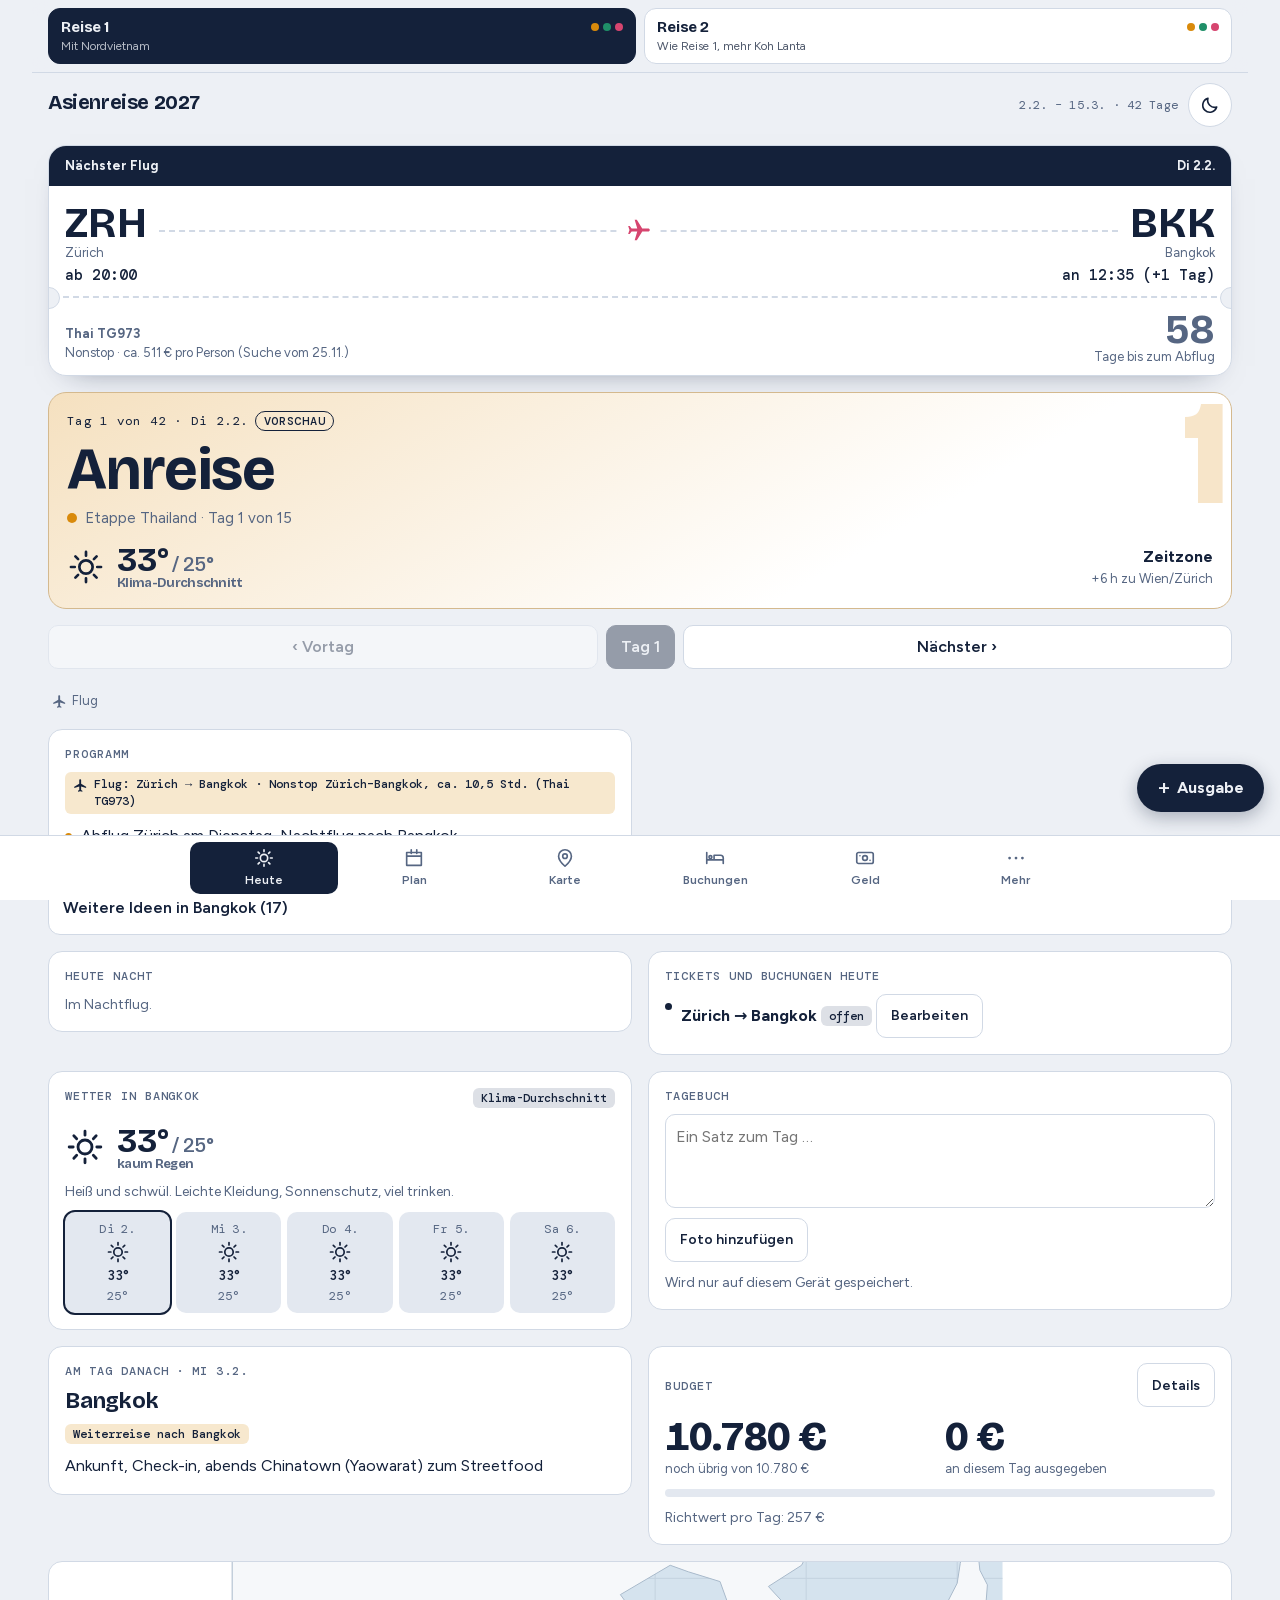
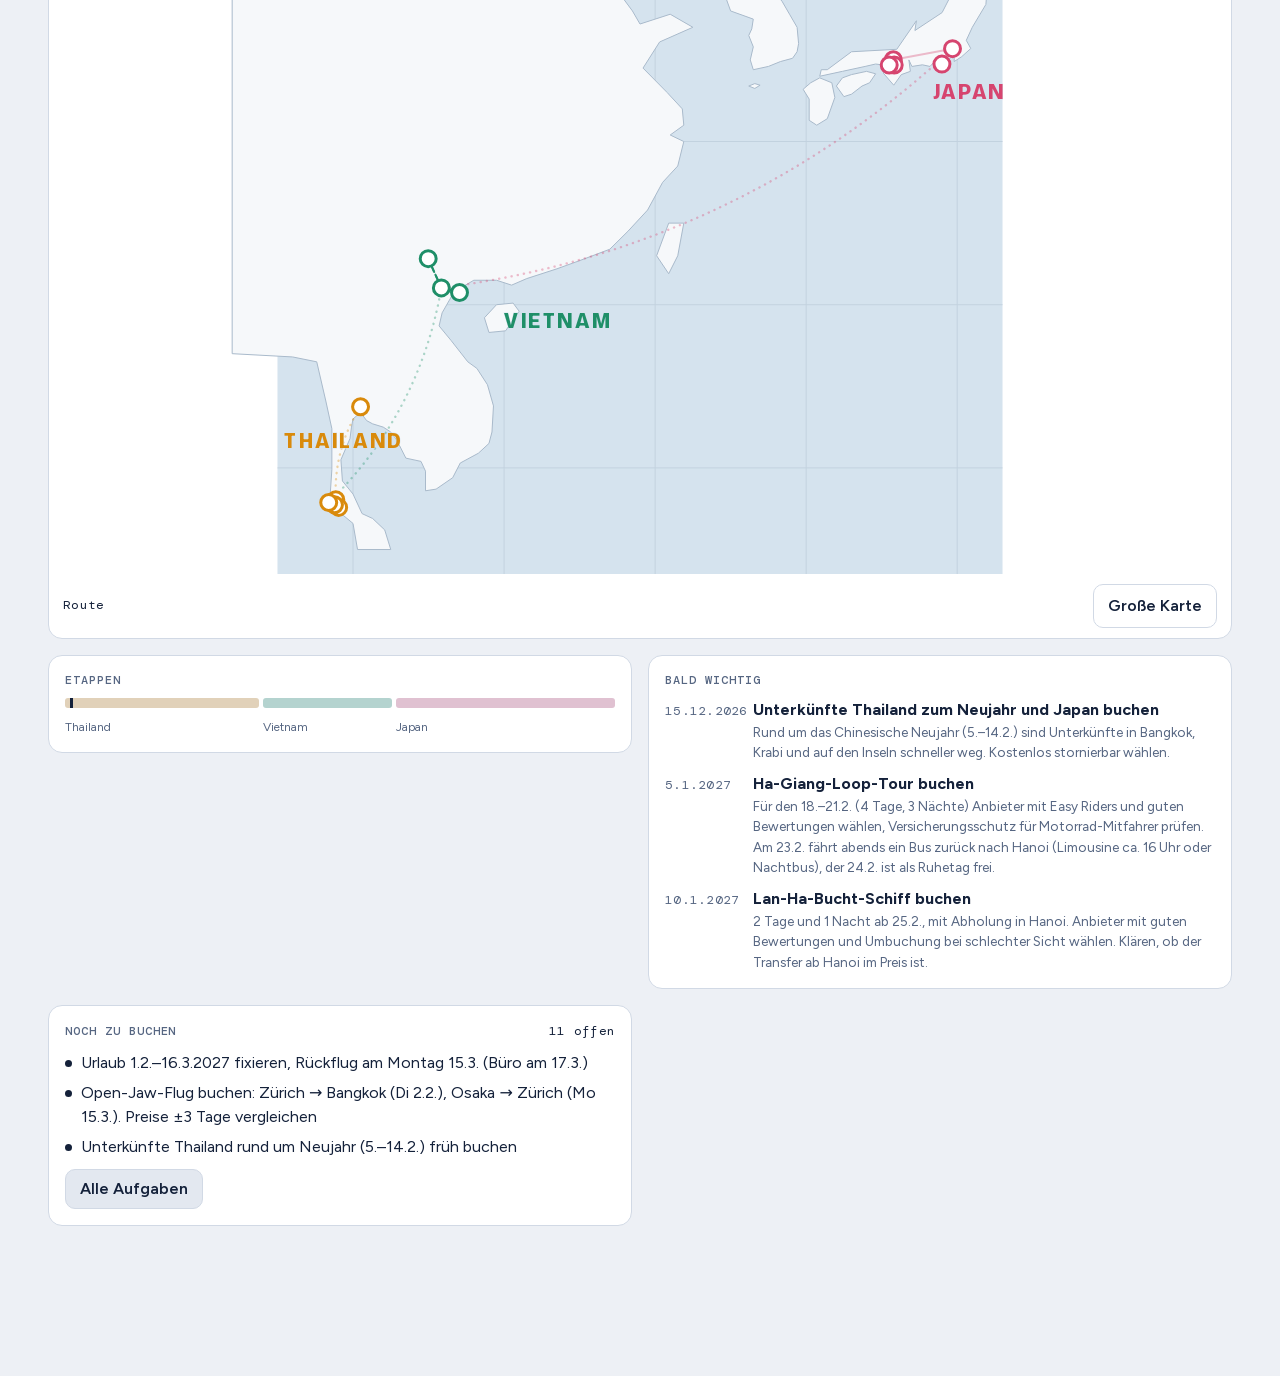
==== commit 6a1d0df0: "new" ====
--- a/deploy/index.html
+++ b/deploy/index.html
@@ -2730,7 +2730,7 @@
       if(!w.ok)throw new Error('Speichern fehlgeschlagen ('+w.status+')');
     }
     SYNC.at=Date.now();SYNC.msg='Abgeglichen um '+new Date(SYNC.at).toLocaleTimeString('de-AT',{hour:'2-digit',minute:'2-digit'})+' Uhr.';
-  }catch(err){SYNC.msg='Abgleich nicht möglich: '+(err&&err.message||err)}
+  }catch(err){const t=String(err&&err.message||err);SYNC.msg='Abgleich nicht möglich: '+t+(/\(40[13]\)/.test(t)?'. Die Datenbank lässt den Zugriff nicht zu: Regeln in Firebase prüfen und ob die Adresse mit dem geheimen Teil endet.':/\(404\)/.test(t)?'. Die Adresse stimmt nicht, bitte nochmals kopieren.':'')}
   SYNC.busy=false;syncUi();
 }
 function syncSoon(){
@@ -3648,7 +3648,7 @@
   msg('Fertig: '+(urls.length-fail)+' Fotos gespeichert'+(fail?', '+fail+' ließen sich nicht laden':'')+'.');
 }
 async function packClear(){try{await caches.delete('asienmedia-img');await caches.delete('asienmedia-tiles')}catch(e){}offlineStat()}
-const syncCard=()=>`<div class="card"><h2 class="lbl">Gemeinsam nutzen (zwei Handys)</h2><p class="note">Mit einer eigenen, kostenlosen Online-Datenbank gleichen beide Handys Ausgaben, Buchungen und Häkchen von selbst ab. Die Einrichtung steht in PROJEKT.md. Jede Reise hat ihren eigenen Datensatz.</p><div class="fld"><label for="sync-url">Adresse der Datenbank</label><input id="sync-url" type="url" inputmode="url" placeholder="https://…firebasedatabase.app/asienreise-geheimer-code" value="${esc(SYNC.url)}" autocomplete="off" autocapitalize="off"></div><div class="links"><button class="btn pri" data-syncsave>Speichern und abgleichen</button><button data-syncnow>Jetzt abgleichen</button><button data-syncoff>Ausschalten</button></div><p class="note" id="syncmsg" role="status">${esc(SYNC.msg||(SYNC.url?'Eingeschaltet.':'Aus.'))}</p></div>`;
+const syncCard=()=>`<div class="card"><h2 class="lbl">Gemeinsam nutzen (zwei Handys)</h2><p class="note">Mit einer eigenen, kostenlosen Online-Datenbank gleichen beide Handys Ausgaben, Buchungen und Häkchen von selbst ab. Ist es auf einem Handy eingeschaltet, schickt ihr mit „Link fürs zweite Handy“ einen Link, der es dort mit einem Tipp einschaltet. Jede Reise hat ihren eigenen Datensatz.</p><div class="fld"><label for="sync-url">Adresse der Datenbank</label><input id="sync-url" type="url" inputmode="url" placeholder="https://…firebasedatabase.app/asienreise-geheimer-code" value="${esc(SYNC.url)}" autocomplete="off" autocapitalize="off"></div><div class="links"><button class="btn pri" data-syncsave>Speichern und abgleichen</button><button data-syncnow>Jetzt abgleichen</button>${SYNC.url?'<button data-syncshare>Link fürs zweite Handy</button>':''}<button data-syncoff>Ausschalten</button></div><p class="note" id="syncmsg" role="status">${esc(SYNC.msg||(SYNC.url?'Eingeschaltet.':'Aus.'))}</p></div>`;
 function syncEnable(url){
   try{localStorage.setItem(SYNC_KEY,url)}catch(e){}
   SYNC.url=url;metaLoad();syncNow(true);
@@ -3880,7 +3880,7 @@
 
 /* ---------- Ereignisse ---------- */
 document.addEventListener('click',e=>{
-  const t=e.target.closest('[data-kmode],[data-gplay],[data-gstep],[data-gz],[data-gall],[data-ggo],[data-trip],[data-sheet],[data-tprev],[data-tnext],[data-kday],[data-locate],[data-fit],[data-today],[data-kdet],[data-prio],[data-thm],[data-showact],[data-mc],[data-ifs],[data-ifc],[data-tab],[data-nav],[data-pf],[data-mv],[data-stop],[data-map],[data-gomap],[data-goplan],[data-del],[data-addexp],[data-editexp],[data-editbk],[data-addact],[data-delbk],[data-delexp],[data-bkv],[data-more],[data-budget],[data-rates],[data-ratesedit],[data-wx],[data-export],[data-import],[data-pack],[data-packdel],[data-syncsave],[data-syncnow],[data-syncoff],[data-reset],[data-resetyes],[data-mm],[data-mmtoggle],[data-tour]');
+  const t=e.target.closest('[data-kmode],[data-gplay],[data-gstep],[data-gz],[data-gall],[data-ggo],[data-trip],[data-sheet],[data-tprev],[data-tnext],[data-kday],[data-locate],[data-fit],[data-today],[data-kdet],[data-prio],[data-thm],[data-showact],[data-mc],[data-ifs],[data-ifc],[data-tab],[data-nav],[data-pf],[data-mv],[data-stop],[data-map],[data-gomap],[data-goplan],[data-del],[data-addexp],[data-editexp],[data-editbk],[data-addact],[data-delbk],[data-delexp],[data-bkv],[data-more],[data-budget],[data-rates],[data-ratesedit],[data-wx],[data-export],[data-import],[data-pack],[data-packdel],[data-syncsave],[data-syncnow],[data-syncshare],[data-syncoff],[data-reset],[data-resetyes],[data-mm],[data-mmtoggle],[data-tour]');
   if(!t)return;const D=t.dataset;
   if(D.trip){if(D.trip!==state.trip){useTrip(D.trip);state.tab='heute';render();scrollTo(0,0)}}
   else if(D.sheet)openActSheet(D.sheet);
@@ -3927,6 +3927,11 @@
   else if(D.import!==undefined){try{const j=JSON.parse($('#imp-t').value);if(!j||typeof j!=='object')throw 0;store=DEF();loadStore(j);save();$('#dmsg').textContent='Daten übernommen.';setTimeout(keep,600)}catch(x){$('#dmsg').textContent='Der Text ist ungültig. Bitte ganz kopieren.'}}
   else if(D.pack!==undefined)packPhotos();
   else if(D.packdel!==undefined)packClear();
+  else if(D.syncshare!==undefined){const link=location.origin+location.pathname+'#sync='+encodeURIComponent(SYNC.url);
+    const done=m=>{SYNC.msg=m;syncUi()};
+    if(navigator.share)navigator.share({title:'Asienreise gemeinsam nutzen',text:'Tippe auf den Link, dann sehen wir beide dieselben Einträge:',url:link}).then(()=>done('Link geteilt. Auf dem zweiten Handy antippen.'),()=>{});
+    else if(navigator.clipboard)navigator.clipboard.writeText(link).then(()=>done('Link kopiert. Schick ihn ans zweite Handy und tippe ihn dort an.'),()=>done('Link: '+link));
+    else done('Link: '+link)}
   else if(D.syncsave!==undefined){const u=(document.getElementById('sync-url').value||'').trim();if(!/^https:\/\//i.test(u)){SYNC.msg='Die Adresse muss mit https:// beginnen.';syncUi()}else syncEnable(u)}
   else if(D.syncnow!==undefined){if(SYNC.url)syncNow(true);else{SYNC.msg='Erst die Adresse eintragen und speichern.';syncUi()}}
   else if(D.syncoff!==undefined)syncDisable();
@@ -3991,6 +3996,9 @@
   if(e.target.id==='namesf'){e.preventDefault();const fd=new FormData(e.target);store.set.n1=String(fd.get('n1')||'').trim()||'Person 1';store.set.n2=String(fd.get('n2')||'').trim()||'Person 2';save();keep()}
 });
 const hs=(location.hash||'').slice(1);if(TABS.some(t=>t[0]===hs))state.tab=hs;
+if(hs.startsWith('sync=')){let u='';try{u=decodeURIComponent(hs.slice(5)).trim()}catch(e){}
+  if(/^https:\/\/[^\/]+\.(firebasedatabase\.app|firebaseio\.com)\/[^\s]+$/i.test(u)){try{localStorage.setItem(SYNC_KEY,u)}catch(e){}setTimeout(()=>{const b=document.createElement('div');b.setAttribute('role','status');b.textContent='Gemeinsam nutzen ist eingeschaltet. Eure Einträge gleichen sich jetzt ab.';b.style.cssText='position:fixed;left:16px;right:16px;top:16px;z-index:9999;background:#0f1b2d;color:#fff;padding:14px 16px;border-radius:14px;font:600 15px/1.4 system-ui,sans-serif;box-shadow:0 8px 24px rgba(0,0,0,.25);text-align:center';document.body.appendChild(b);setTimeout(()=>b.remove(),6000)},300)}
+  try{history.replaceState(null,'',location.pathname+location.search)}catch(e){}}
 render();
 syncStart();
 {let raf=0;addEventListener('scroll',()=>{if(raf)return;raf=requestAnimationFrame(()=>{raf=0;document.body.classList.toggle('scrolled',scrollY>160)})},{passive:true})}
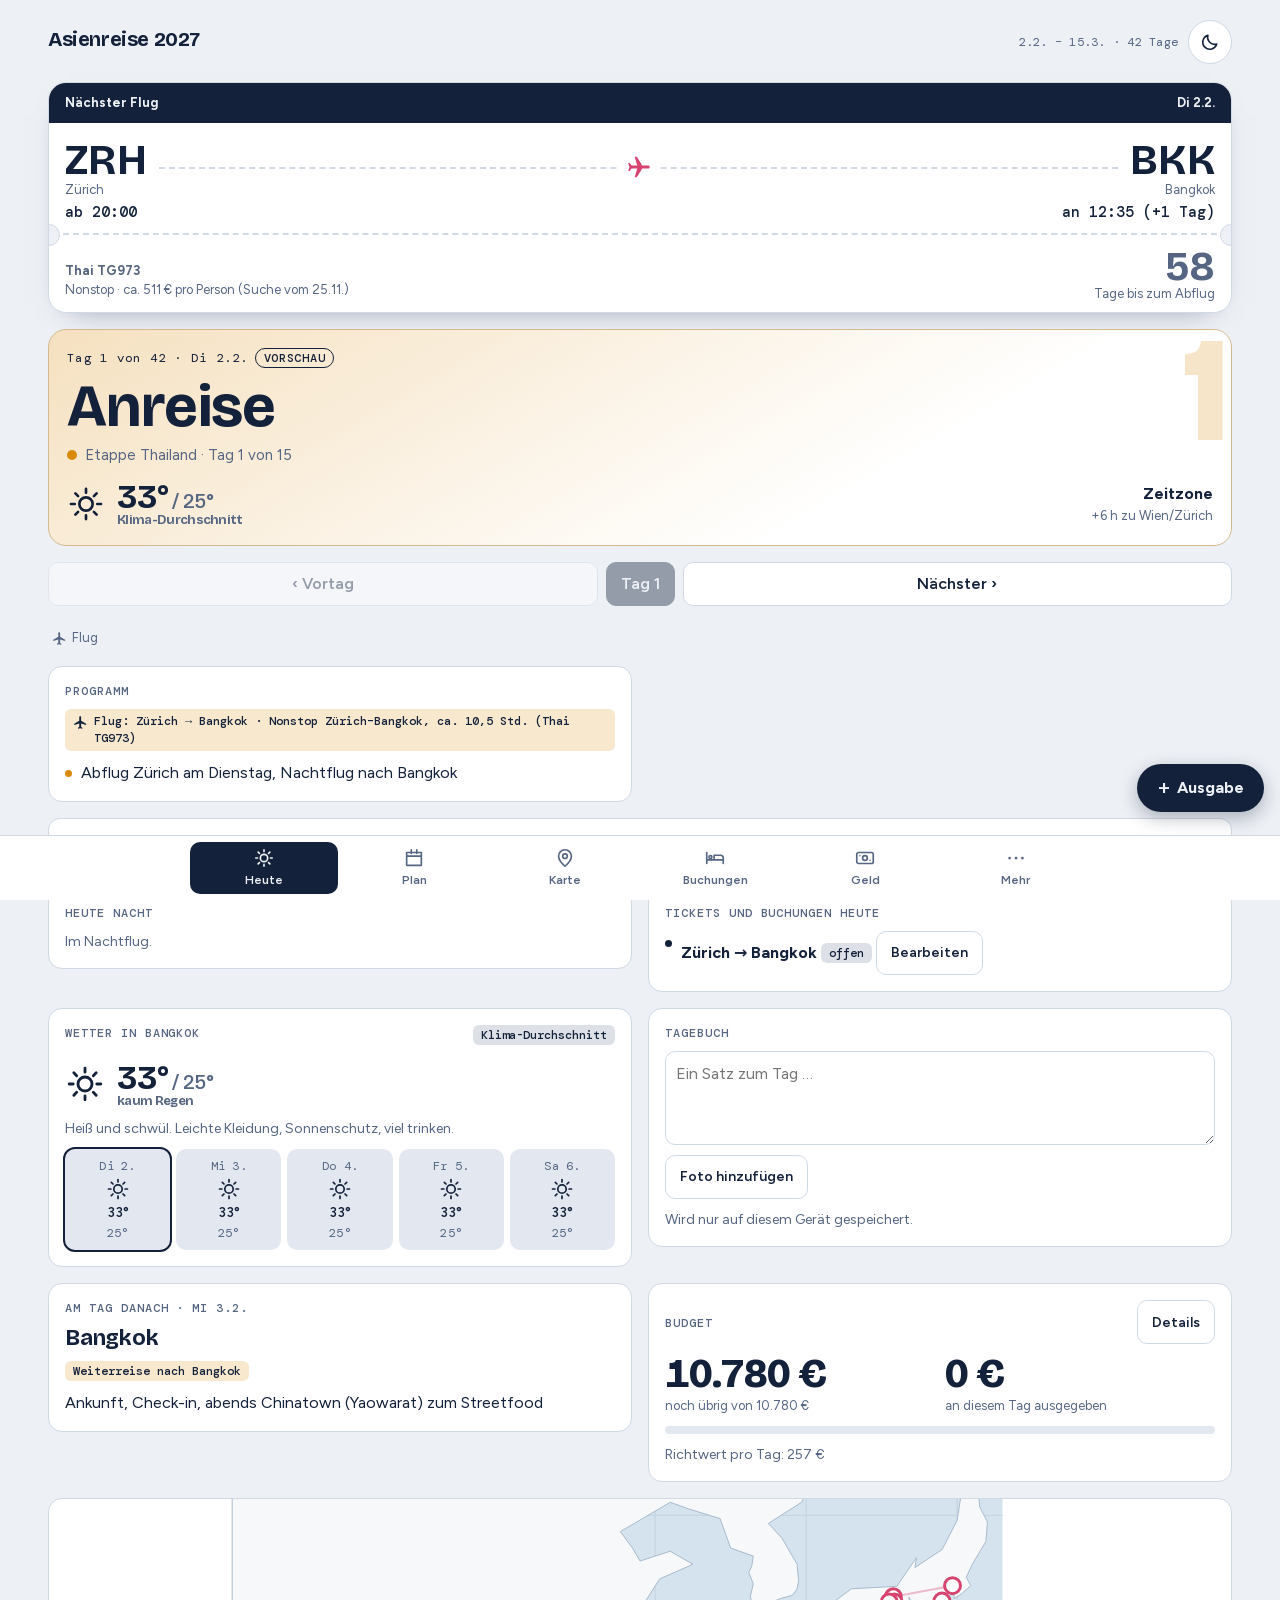
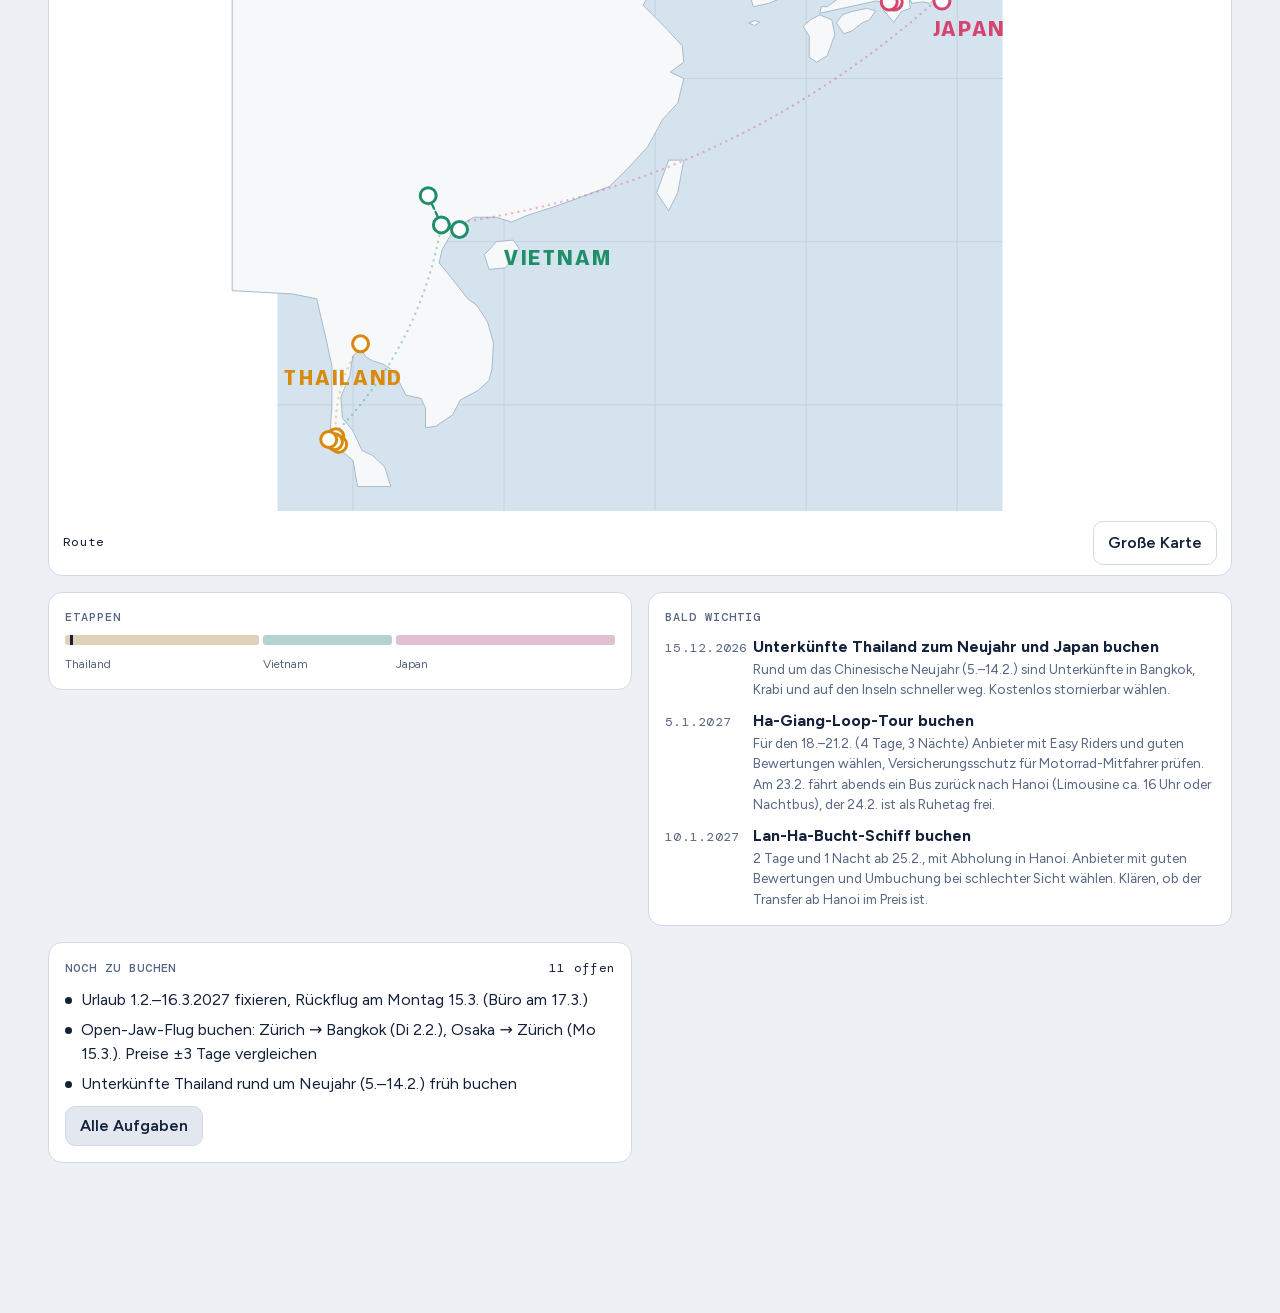
==== commit f30840d5: "nur noch 1 reise" ====
--- a/deploy/index.html
+++ b/deploy/index.html
@@ -1838,11 +1838,11 @@
  {t:'Ha-Giang-Loop: Permit und Regeln 2026 (Time Out)',u:'https://www.timeout.com/asia/news/ha-giang-loop-permits-what-travellers-need-to-know-before-riding-vietnams-famous-mountain-route-061426',s:'Border Area Entry Permit, Hinweise für Reisende.'},
  {t:'Ha-Giang-Loop: strengere Sicherheitsregeln (Tuoi Tre)',u:'https://news.tuoitre.vn/vietnam-tightens-safety-rules-on-ha-giang-loop-motorbike-tours-103260415184453028.htm',s:'Nach einem tödlichen Unfall im April 2026.'}
 ];
-/* ---------- Reise B: eure Route 2.2.–15.3.2027. Bangkok, dann Süden (Krabi, Koh Lanta, Phi Phi, Phuket), Vietnam mit 4-Tage-Loop, Japan mit Kawazu. Ohne Norden, Kambodscha und Korea. ---------- */
+/* ---------- Reise 2 (Plan B): genau wie Reise 1 mit Hanoi, Ha-Giang-Loop und Lan-Ha-Bucht, aber vier statt drei Nächte auf Koh Lanta und nur zwei statt drei in Phuket. Erstellt 27.11.2026. ---------- */
 const B_START=new Date(2027,1,2);
 const B_STAGES=[
- {id:'th',name:'Thailand',from:0,to:14,intro:'Bangkok mit den Tempeln aus eurer Liste und dem Chinesischen Neujahr am 6.2., dann per Flug in den Süden: Ao Nang bei Krabi, Koh Lanta, Koh Phi Phi und zum Schluss Phuket. Februar gehört an der Andamanensee zur Trockenzeit mit ruhigem Meer.',
-  tips:['Chinesisches Neujahr ist am 6.2. In Thailand sind rund um den 5.–14.2. mehr Gäste unterwegs, Unterkünfte und Flüge werden teurer. Dafür ist Yaowarat in Bangkok am Neujahrstag ein Fest.','Die Inselkette Krabi, Lanta, Phi Phi, Phuket liegt in einer Reihe. Die Strecken sind kurz, aber nur mit Fähren zu schaffen. Fahrpläne und Preise ändern sich je nach Anbieter und Saison, deshalb vor der Buchung beim Anbieter prüfen.','Fähren laut Fahrplänen im Netz: Ao Nang/Railay–Koh Lanta ca. 1,5–2,5 Std., Abfahrt ab ca. 10:30, ca. 670–1.215 THB (Minivan über Land ca. 400–820 THB, 3–4 Std.). Koh Lanta–Phi Phi ca. 1–1,5 Std., in der Hochsaison zwei Abfahrten (ca. 8–9 Uhr und 13–14 Uhr), ca. 500–750 THB. Phi Phi–Phuket (Rassada Pier) ca. 2 Std., Abfahrten u. a. um 9:00, 11:00, 14:00, 14:30, 15:30, ca. 450–700 THB. Nehmt die Morgenfähre, die früheren Boote sind zuerst ausverkauft.','Nur auf Phi Phi sind Unterkünfte und Essen deutlich teurer als auf dem Festland. Zwei Nächte reichen.','Sonntag 14.2. ist der Tag, an dem ihr in Phuket ankommt. Das passt zum Sunday Walking Street Market in der Altstadt.','Seit 15.9.2026 ist die visumfreie Zeit in Thailand auf 30 Tage gekürzt. Ihr bleibt mit 16 Tagen deutlich darunter.','Monkey Trail in Ao Nang ist euer Muss. Railay und Phra Nang am selben Tag sind „Kann“. Phuket–Hanoi: Es gibt keinen Direktflug, aber täglich mehrere Verbindungen mit einem Stopp in Bangkok (insgesamt ca. 5–8 Std., u. a. Thai Airways, Bangkok Airways, Thai AirAsia). Bei Billigfliegern nur ein durchgehendes Ticket buchen.']},
+ {id:'th',name:'Thailand',from:0,to:14,intro:'Bangkok mit den Tempeln aus eurer Liste und dem Chinesischen Neujahr am 6.2., dann per Flug in den Süden: Ao Nang bei Krabi, vier Nächte Koh Lanta, Koh Phi Phi und zum Schluss zwei Nächte Phuket. Februar gehört an der Andamanensee zur Trockenzeit mit ruhigem Meer.',
+  tips:['Chinesisches Neujahr ist am 6.2. In Thailand sind rund um den 5.–14.2. mehr Gäste unterwegs, Unterkünfte und Flüge werden teurer. Dafür ist Yaowarat in Bangkok am Neujahrstag ein Fest.','Die Inselkette Krabi, Lanta, Phi Phi, Phuket liegt in einer Reihe. Die Strecken sind kurz, aber nur mit Fähren zu schaffen. Fahrpläne und Preise ändern sich je nach Anbieter und Saison, deshalb vor der Buchung beim Anbieter prüfen.','Fähren laut Fahrplänen im Netz: Ao Nang/Railay–Koh Lanta ca. 1,5–2,5 Std., Abfahrt ab ca. 10:30, ca. 670–1.215 THB (Minivan über Land ca. 400–820 THB, 3–4 Std.). Koh Lanta–Phi Phi ca. 1–1,5 Std., in der Hochsaison zwei Abfahrten (ca. 8–9 Uhr und 13–14 Uhr), ca. 500–750 THB. Phi Phi–Phuket (Rassada Pier) ca. 2 Std., Abfahrten u. a. um 9:00, 11:00, 14:00, 14:30, 15:30, ca. 450–700 THB. Nehmt die Morgenfähre, die früheren Boote sind zuerst ausverkauft.','Nur auf Phi Phi sind Unterkünfte und Essen deutlich teurer als auf dem Festland. Zwei Nächte reichen.','Phuket hat nur zwei Nächte: Ankunft mit der Fähre am 15.2., Phang-Nga-Tour am 16.2., am 17.2. um 06:30 der Flug nach Hanoi. Ein Hotel in der Altstadt oder Richtung Flughafen spart Fahrzeit (Kata liegt ca. 45–60 Min. vom Flughafen).','Seit 15.9.2026 ist die visumfreie Zeit in Thailand auf 30 Tage gekürzt. Ihr bleibt mit 16 Tagen deutlich darunter.','Monkey Trail in Ao Nang ist euer Muss. Railay und Phra Nang am selben Tag sind „Kann“. Phuket–Hanoi: Es gibt keinen Direktflug, aber täglich mehrere Verbindungen mit einem Stopp in Bangkok (insgesamt ca. 5–8 Std., u. a. Thai Airways, Bangkok Airways, Thai AirAsia). Bei Billigfliegern nur ein durchgehendes Ticket buchen.']},
  {id:'vn',name:'Vietnam',from:15,to:24,intro:'Zehn Tage: Hanoi mit Altstadt, vier Tage Ha-Giang-Loop durch die Berge im Norden, ein Ruhetag in Hanoi und eine Nacht auf dem Schiff in der Lan-Ha-Bucht. Danach eine Nacht in Hanoi und am 27.2. der Tagflug nach Tokyo. Mit österreichischem Pass braucht ihr ein E-Visum.',
   tips:['Das vietnamesische Neujahr (Tết) ist am 6.2. Ihr seid ab dem 17.2. dort, dann haben die meisten Betriebe wieder offen. Trotzdem Touren früh buchen.','Ende Februar ist es in Hanoi und vor allem auf dem Ha-Giang-Loop kühl und oft neblig (Berge 5–12 °C). Warme Kleidung, Regenjacke und Handschuhe mitnehmen.','Der 4-Tage-Loop ist anstrengend, aber landschaftlich der Höhepunkt. Fahrt als Beifahrer mit einem Easy Rider. Wer selbst fährt, braucht einen passenden Führerschein (internationaler Führerschein, A-Klasse) und eine Versicherung, die das abdeckt.','Hanoi–Ha Giang: Limousinenbus ca. 5,5–7 Std., Abfahrten u. a. um 7:00 und 16:00, ca. 260.000–400.000 VND. Zurück nach Hanoi fahren am Abend Limousinen (ca. 16 Uhr, Ankunft ca. 22 Uhr) und Nachtbusse (ca. 20–21 Uhr, Ankunft 3–5 Uhr). Der Tag danach ist bewusst frei, damit beides passt.','Ha Giang: Seit Juni 2026 wird für Ausländer in den Grenzgebieten ein Permit von ca. 10 USD verlangt, die Tour regelt das meist. Nach einem tödlichen Unfall im April 2026 gelten strengere Regeln für Anbieter.','Lan-Ha-Bucht: Zwei Tage und eine Nacht auf dem Schiff, ca. 105–195 USD pro Person, meist mit Abholung in der Hanoier Altstadt gegen 8 Uhr und Fahrt zum Hafen (ca. 2,5–3,5 Std.). Mahlzeiten und Kajak sind oft dabei, der Transfer manchmal nicht (ca. 25 USD extra). Zurück in Hanoi seid ihr am Nachmittag. Im Februar kann es dunstig und kühl sein, Abfahrten fallen bei schlechter Sicht manchmal aus, wählt einen Anbieter mit Umbuchung.','Hanoi–Tokyo gibt es nonstop mit Vietnam Airlines, VietJet, JAL und ANA. Nachtflüge laut Fahrplänen im Netz: Vietnam Airlines um 0:25 (Ankunft Narita ca. 7:00), VietJet um 0:55 (Ankunft ca. 8:00). Fahrzeiten vor der Buchung bei der Airline bestätigen.']},
  {id:'jp',name:'Japan',from:25,to:41,intro:'Japan im Spätwinter, mit der frühen Blüte: Die Kawazu-Kirschen blühen im Februar und Anfang März, dazu die Pflaumenblüte (Ume). Zuerst zwei Tage Tokyo, dann zwei Nächte Kawazu, zurück nach Tokyo, weiter nach Kyoto mit Nara und zum Schluss Osaka. Rechnet mit kalten 3–12 °C. Die normalen Kirschen (Somei Yoshino) blühen erst Ende März, nach eurem Urlaub.',
@@ -1850,8 +1850,8 @@
 ];
 const B_ORDER=['bkk','krb','lan','phi','phu','han','hag','hlb','tyo','kaw','kyo','nar','osa'];
 const B_ROUTE=['home','bkk','krb','lan','phi','phu','han','hag','han','hlb','han','tyo','kaw','tyo','kyo','nar','kyo','osa','home'];
-const B_ROUTE_DAY=[0,1,5,7,10,12,15,17,21,23,24,25,27,29,33,35,36,38,41];
-const B_SEG_DAY=[0,0,5,7,10,12,15,17,21,23,24,25,27,29,33,35,36,38,41];
+const B_ROUTE_DAY=[0,1,5,7,11,13,15,17,21,23,24,25,27,29,33,35,36,38,41];
+const B_SEG_DAY=[0,0,5,7,11,13,15,17,21,23,24,25,27,29,33,35,36,38,41];
 const B_ROUTE_META=[null,
  ['flug','Nonstop Zürich–Bangkok, ca. 10,5 Std. (Thai TG973)'],
  ['flug','Nonstop ca. 1 h 25 (AirAsia FD4400)'],
@@ -1882,11 +1882,11 @@
  ['→ Koh Lanta','lan','Boot Ao Nang–Koh Lanta (Abfahrt ca. 10:30, ca. 1,5–2,5 Std.); Strand, Sonnenuntergang'],
  ['Koh Lanta','lan','Mu-Ko-Lanta-Nationalpark mit Leuchtturm, nachmittags Lanta Old Town'],
  ['Koh Lanta','lan','Schnorcheltour (Koh Rok) oder freier Strandtag; optional Tauchtag'],
+ ['Koh Lanta','lan','Freier Tag auf Lanta: Strand, Massage, Sonnenuntergang an der Westküste'],
  ['→ Koh Phi Phi','phi','Fähre nach Phi Phi (morgens ca. 8–9 Uhr, ca. 1–1,5 Std.); Viewpoint zum Sonnenuntergang, abends Ton Sai'],
  ['Koh Phi Phi','phi','Bootstour: Maya Bay, Pileh Lagoon, Schnorcheln und Monkey Beach'],
- ['→ Phuket','phu','Fähre nach Phuket (ab 9:00 Uhr, ca. 2 Std., Rassada Pier), Altstadt; abends Sunday Walking Street (Lard Yai)'],
- ['Phuket','phu','Wat Chalong, Karon Viewpoint, zum Sonnenuntergang Promthep Cape'],
- ['Phuket','phu','Phang-Nga-Bucht und James Bond Island (Tagestour)'],
+ ['→ Phuket','phu','Fähre nach Phuket (ab 9:00 Uhr, ca. 2 Std., Rassada Pier), Altstadt; zum Sonnenuntergang Promthep Cape'],
+ ['Phuket','phu','Phang-Nga-Bucht und James Bond Island (Tagestour); früh schlafen, am nächsten Morgen geht der Flug um 06:30'],
  ['→ Hanoi','han','Flug Phuket 06:30 → Hanoi 11:50 mit Umstieg in Bangkok; abends Altstadt, Bia Hoi an der Straßenecke'],
  ['Hanoi','han','Hoan-Kiem-See, Literaturtempel, Streetfood-Tour; abends Bia Hoi und Egg Coffee'],
  ['→ Ha Giang','hag','Bus Hanoi–Ha Giang (ca. 6 Std.); Tour abholen und Motorrad-Briefing'],
@@ -1919,9 +1919,9 @@
 const B_SEED=[
  {id:'s1',k:'stay',stop:'bkk',a:1,b:4,t:'Bangkok'},
  {id:'s2',k:'stay',stop:'krb',a:5,b:6,t:'Ao Nang'},
- {id:'s3',k:'stay',stop:'lan',a:7,b:9,t:'Koh Lanta'},
- {id:'s4',k:'stay',stop:'phi',a:10,b:11,t:'Koh Phi Phi'},
- {id:'s5',k:'stay',stop:'phu',a:12,b:14,t:'Phuket (Kata)'},
+ {id:'s3',k:'stay',stop:'lan',a:7,b:10,t:'Koh Lanta'},
+ {id:'s4',k:'stay',stop:'phi',a:11,b:12,t:'Koh Phi Phi'},
+ {id:'s5',k:'stay',stop:'phu',a:13,b:14,t:'Phuket'},
  {id:'s6',k:'stay',stop:'han',a:15,b:16,t:'Hanoi'},
  {id:'s7',k:'stay',stop:'hag',a:17,b:20,t:'Ha Giang und Homestays'},
  {id:'s8',k:'stay',stop:'han',a:21,b:22,t:'Hanoi'},
@@ -1935,8 +1935,8 @@
  {id:'l0',k:'leg',ty:'flug',a:0,from:'Zürich',to:'Bangkok',t:'Thai TG973, ab ZRH 20:00, an BKK 12:35 (+1), ohne Umstieg, Koffer inkl. Ca. 512 € p. P. Direkt auf thaiairways.com buchen'},
  {id:'l1',k:'leg',ty:'flug',a:5,from:'Bangkok',to:'Krabi',t:'Thai AirAsia FD4400, 17:50 → 19:15, ohne Umstieg, ab Suvarnabhumi (BKK). Ca. 95 € p. P. + Koffer. Auf airasia.com buchen. Günstiger: FD3215 16:40 ab Don Mueang, ca. 52 €'},
  {id:'l2',k:'leg',ty:'boot',a:7,from:'Ao Nang',to:'Koh Lanta',t:'Fähre + Van, ca. 1,5–2,5 Std., ca. 16–25 € p. P. Auf 12go.asia buchen'},
- {id:'l3',k:'leg',ty:'boot',a:10,from:'Koh Lanta',to:'Koh Phi Phi',t:'Fähre ca. 8–9 Uhr, ca. 1–1,5 Std., ca. 13–19 € p. P. Auf 12go.asia buchen'},
- {id:'l4',k:'leg',ty:'boot',a:12,from:'Koh Phi Phi',to:'Phuket',t:'Fähre ab 9:00 nach Rassada Pier, ca. 2 Std., ca. 12–19 € p. P. Auf 12go.asia buchen'},
+ {id:'l3',k:'leg',ty:'boot',a:11,from:'Koh Lanta',to:'Koh Phi Phi',t:'Fähre ca. 8–9 Uhr, ca. 1–1,5 Std., ca. 13–19 € p. P. Auf 12go.asia buchen'},
+ {id:'l4',k:'leg',ty:'boot',a:13,from:'Koh Phi Phi',to:'Phuket',t:'Fähre ab 9:00 nach Rassada Pier, ca. 2 Std., ca. 12–19 € p. P. Auf 12go.asia buchen'},
  {id:'l5',k:'leg',ty:'flug',a:15,from:'Phuket',to:'Hanoi',t:'Thai AirAsia FD3036 + FD640, 06:30 → 11:50, Umstieg Don Mueang (2 h). Ca. 157 € p. P. + Koffer. Auf airasia.com als eine Buchung nehmen'},
  {id:'l6',k:'leg',ty:'bus',a:17,from:'Hanoi',to:'Ha Giang',t:'Limousinenbus, ca. 6 Std., ab ca. 10–13 € p. P. Oft in der Loop-Tour inklusive, sonst 12go.asia'},
  {id:'l7',k:'leg',ty:'bus',a:21,from:'Ha Giang',to:'Hanoi',t:'Limousinenbus ca. 16 Uhr, ca. 6 Std., ca. 10–15 € p. P. Oft in der Tour inklusive'},
@@ -1949,7 +1949,7 @@
  {id:'l14',k:'leg',ty:'zug',a:38,from:'Kyoto',to:'Osaka',t:'JR-Zug, ca. 15–30 min, ein paar Euro. Keine Buchung nötig'},
  {id:'l15',k:'leg',ty:'flug',a:41,from:'Osaka (KIX)',to:'Zürich',t:'Shanghai Airlines FM822 + China Eastern MU255, 19:00 → ZRH 06:55 (+1), Umstieg Shanghai Pudong (5 h 10), ca. 19 h 55. Preis am 25.11. nicht angezeigt, auf ceair.com prüfen und als eine Buchung nehmen. Zum Flughafen KIX mit dem Zug (Haruka)'},
  {id:'a1',k:'act',a:3,t:'Thai-Kochkurs in Bangkok',stop:'bkk'},
- {id:'a2',k:'act',a:11,t:'Bootstour Maya Bay und Pileh Lagoon',stop:'phi'},
+ {id:'a2',k:'act',a:12,t:'Bootstour Maya Bay und Pileh Lagoon',stop:'phi'},
  {id:'a3',k:'act',a:14,t:'Phang-Nga-Bucht-Tour (James Bond Island)',stop:'phu'},
  {id:'a4',k:'act',a:18,t:'Ha-Giang-Loop-Tour (Easy Rider, 4 Tage)',stop:'hag'},
  {id:'a5',k:'act',a:23,t:'Lan-Ha-Bucht: Schiff mit Übernachtung',stop:'hlb'},
@@ -1964,7 +1964,7 @@
  {d:'2027-01-05',t:'Ha-Giang-Loop-Tour buchen',s:'Für den 18.–21.2. (4 Tage, 3 Nächte) Anbieter mit Easy Riders und guten Bewertungen wählen, Versicherungsschutz für Motorrad-Mitfahrer prüfen. Am 23.2. fährt abends ein Bus zurück nach Hanoi (Limousine ca. 16 Uhr oder Nachtbus), der 24.2. ist als Ruhetag frei.'},
  {d:'2027-01-10',t:'Lan-Ha-Bucht-Schiff buchen',s:'2 Tage und 1 Nacht ab 25.2., mit Abholung in Hanoi. Anbieter mit guten Bewertungen und Umbuchung bei schlechter Sicht wählen. Klären, ob der Transfer ab Hanoi im Preis ist.'},
  {d:'2027-01-15',t:'Kawazu: Festtermine und Blütenprognose prüfen',s:'Die Kirschen blühen meist Mitte Februar bis Anfang März. Ende Februar die Blütenprognose ansehen, im Zweifel den Reservetag nutzen. Odoriko-Platz früh reservieren, Fahrplan bei JR East prüfen.'},
- {d:'2027-01-20',t:'Fähren prüfen und buchen',s:'Ao Nang–Koh Lanta (9.2.), Koh Lanta–Phi Phi (12.2.) und Phi Phi–Phuket (14.2.). Abfahrten laut Netz: Lanta–Phi Phi ca. 8–9 und 13–14 Uhr, Phi Phi–Phuket u. a. 9:00, 11:00, 14:00. Fahrpläne und Preise ändern sich je nach Anbieter, in der Hochsaison vorab buchen.'},
+ {d:'2027-01-20',t:'Fähren prüfen und buchen',s:'Ao Nang–Koh Lanta (9.2.), Koh Lanta–Phi Phi (13.2.) und Phi Phi–Phuket (15.2.). Abfahrten laut Netz: Lanta–Phi Phi ca. 8–9 und 13–14 Uhr, Phi Phi–Phuket u. a. 9:00, 11:00, 14:00. Fahrpläne und Preise ändern sich je nach Anbieter, in der Hochsaison vorab buchen.'},
  {d:'2027-01-30',t:'Vietnam-E-Visum beantragen',s:'25 USD, ca. 3 Werktage. Spätestens 2–3 Wochen vor Einreise (17.2.).'},
  {d:'2027-01-31',t:'Thailand: Einreisekarte TDAC',s:'Pflicht, innerhalb von 72 h vor Ankunft (3.2.) ausfüllen.'},
  {d:'2027-02-10',t:'teamLab Planets und Shibuya Sky buchen',s:'teamLab für den 28.2. (Sonntag, früh buchen), Shibuya Sky für den 4.3. Die Zeitfenster sind oft Tage vorher ausverkauft.'},
@@ -1990,10 +1990,10 @@
  ['lan-beaches'],
  ['lan-nationalpark','lan-oldtown'],
  ['lan-koh-rok'],
+ [],
  ['phi-viewpoint','phi-tonsai'],
  ['phi-maya','phi-tour'],
- ['phu-oldtown','phu-sunday'],
- ['phu-chalong','phu-viewpoint','phu-promthep'],
+ ['phu-oldtown','phu-promthep'],
  ['phu-phangnga'],
  ['han-biahoi'],
  ['han-hoankiem','han-literature','han-foodtour','han-eggcoffee'],
@@ -2072,7 +2072,7 @@
  {t:'Bus Hanoi–Ha Giang (Ha Giang Expeditions)',u:'https://hagiangexpeditions.com/bus-to-ha-giang-schedule/',s:'Limousinenbus und Nachtbus, Zeiten und Preise je Anbieter.'},
  {t:'Lan-Ha-Bucht 2 Tage und 1 Nacht (GetYourGuide)',u:'https://www.getyourguide.com/hanoi-l205/hanoi-2-days-ha-long-lan-ha-bay-5-star-cruise-with-balcony-t205941/',s:'Beispiel für Preise und Abholung in Hanoi.'},
  {t:'Kawazu-Kirschblütenfest 2027 (Japan Cheapo)',u:'https://japancheapo.com/events/kawazu-cherry-blossom-festival/',s:'Zeitraum Anfang Februar bis Anfang März 2027, genaue Termine bei der Stadt prüfen.'},
- {t:'Eure Google-Maps-Liste „Asien“',u:'https://maps.app.goo.gl/i3CsMdWrLjfdiZds9',s:'Grundlage von Reise 1: 49 Orte, davon die meisten im Tagesplan.'},
+ {t:'Eure Google-Maps-Liste „Asien“',u:'https://maps.app.goo.gl/i3CsMdWrLjfdiZds9',s:'Grundlage der Reise: 49 Orte, davon die meisten im Tagesplan.'},
  {t:'Fähren Ao Nang – Koh Lanta (Direct Ferries)',u:'https://www.directferries.com/koh_lanta_ao_nang_nopparat_thara_beach_ferry.htm',s:'Ca. 2 h 15, Preise je nach Anbieter sehr unterschiedlich.'},
  {t:'Fähren ab Phuket (Phuket Expat Guide)',u:'https://phuketexpatguide.pages.dev/blog/ferry-from-phuket-islands/',s:'Phi Phi ca. 400–450 THB (Fähre, ca. 2 Std.), Speedboat ca. 600–900 THB.'},
  {t:'Phuket: Sehenswürdigkeiten und Touren (Thai Holiday Guide)',u:'https://www.thaiholidayguide.com/things-to-do-in-phuket/',s:'Altstadt, Sunday Walking Street, Phang-Nga-Touren.'},
@@ -2924,28 +2924,18 @@
 }
 
 const TRIPS={
- b:{id:'b',key:'asien27b',name:'Reise 1',tag:'Mit Nordvietnam',start:B_START,stages:B_STAGES,order:B_ORDER,route:B_ROUTE,routeDay:B_ROUTE_DAY,segDay:B_SEG_DAY,routeMeta:B_ROUTE_META,days:B_DAYS,seed:B_SEED,frist:B_FRIST,book:B_BOOK,entry:B_ENTRY,reco:B_RECO,bkt:B_BKT,dayacts:B_DAYACTS,
+ b:{id:'b',key:'asien27b',name:'Asienreise',tag:'Mit Nordvietnam, 4 Nächte Koh Lanta',start:B_START,stages:B_STAGES,order:B_ORDER,route:B_ROUTE,routeDay:B_ROUTE_DAY,segDay:B_SEG_DAY,routeMeta:B_ROUTE_META,days:B_DAYS,seed:B_SEED,frist:B_FRIST,book:B_BOOK,entry:B_ENTRY,reco:B_RECO,bkt:B_BKT,dayacts:B_DAYACTS,
   viewkeys:['world','all','th','vn','jp'],viewAll:{n:'Asien',bb:[95,3.5,143,41],lvl:0},
   reglbl:[['th','THAILAND',99.4,11.2,'middle'],['vn','VIETNAM',110,18.6,'start'],['jp','JAPAN',140.8,32.6,'middle']],
   buckets:B_BUCKETS,first:'bkk',last:'osa',
   costNote:'Rund 5.400 € pro Person in der Mitte (Sparen ca. 3.700 €, Komfort ca. 8.400 €), zu zweit etwa 10.800 €. Schätzungen, Stand November 2026.',
   costTotal:'ca. 3.700–8.400 €',
-  costTip:'Größte Hebel: Klasse 1 in Thailand und Vietnam (ca. 20–35 € pro Nacht für zwei), Fähren statt Speedboat und Flüge nur dort, wo der Landweg über sechs Stunden dauert. Reise 2 ist gleich, nur mit einer Nacht mehr auf Koh Lanta und einer weniger in Phuket, und kostet etwa gleich viel.',
-  flight:'Zürich → Bangkok (Di 2.2., nonstop), Rückflug Osaka → Zürich (15.3., über Hongkong). Dazwischen Bangkok–Krabi (7.2.), Phuket–Hanoi (17.2., Umstieg Bangkok) und Hanoi–Tokyo (27.2., Umstieg Hongkong). Fähren, Busse, Odoriko und Shinkansen übernehmen den Rest.',
+  costTip:'Größte Hebel: Klasse 1 in Thailand und Vietnam (ca. 20–35 € pro Nacht für zwei), Fähren statt Speedboat und Flüge nur dort, wo der Landweg über sechs Stunden dauert.',
+  flight:'Zürich → Bangkok (Di 2.2., nonstop), Rückflug Osaka → Zürich (15.3., über Shanghai). Dazwischen Bangkok–Krabi (7.2.), Phuket–Hanoi (17.2., Umstieg Bangkok) und Hanoi–Tokyo (27.2., Umstieg Hongkong). Fähren, Busse, Odoriko und Shinkansen übernehmen den Rest.',
   costx:B_COSTX,board:B_BOARD,quellen:B_QUELLEN,
-  quellenNote:'Reise 1 kommt aus eurer Google-Maps-Liste „Asien“ und eurer Route: Bangkok, Süden mit Inseln, Vietnam mit Ha-Giang-Loop und Lan-Ha-Bucht, Japan mit Kawazu. Der Zeitplan ist für euren Urlaub vom 1.2. bis 16.3. gebaut. Die Quellen unten stützen die Fakten zu Fähren, Einreise, Blüte, Preisen und Regeln.',
-  dots:['th','vn','jp']},
- a:{id:'a',key:'asien27d',name:'Reise 2',tag:'Wie Reise 1, mehr Koh Lanta',start:A_START,stages:A_STAGES,order:A_ORDER,route:A_ROUTE,routeDay:A_ROUTE_DAY,segDay:A_SEG_DAY,routeMeta:A_ROUTE_META,days:A_DAYS,seed:A_SEED,frist:A_FRIST,book:A_BOOK,entry:A_ENTRY,reco:A_RECO,bkt:A_BKT,dayacts:A_DAYACTS,
-  viewkeys:['world','all','th','vn','jp'],viewAll:{n:'Asien',bb:[95,3.5,143,41],lvl:0},
-  reglbl:[['th','THAILAND',99.4,11.2,'middle'],['vn','VIETNAM',110,18.6,'start'],['jp','JAPAN',140.8,32.6,'middle']],
-  buckets:A_BUCKETS,first:'bkk',last:'osa',
-  costNote:'Rund 5.400 € pro Person in der Mitte (Sparen ca. 3.700 €, Komfort ca. 8.400 €), zu zweit etwa 10.800 €. Schätzungen, Stand November 2026.',
-  costTotal:'ca. 3.700–8.400 €',
-  costTip:'Größte Hebel: Klasse 1 in Thailand und Vietnam (ca. 20–35 € pro Nacht für zwei), Fähren statt Speedboat und Flüge nur dort, wo der Landweg über sechs Stunden dauert. Reise 2 kostet etwa gleich viel, nur die Nächte verteilen sich anders.',
-  flight:'Zürich → Bangkok (Di 2.2., nonstop), Rückflug Osaka → Zürich (15.3., über Hongkong). Dazwischen Bangkok–Krabi (7.2.), Phuket–Hanoi (17.2., Umstieg Bangkok) und Hanoi–Tokyo (27.2., Umstieg Hongkong). Fähren, Busse, Odoriko und Shinkansen übernehmen den Rest.',
-  costx:A_COSTX,board:A_BOARD,quellen:A_QUELLEN,
-  quellenNote:'Reise 2 ist Reise 1 mit vier statt drei Nächten auf Koh Lanta und nur zwei Nächten in Phuket. Reise 1 kommt aus eurer Google-Maps-Liste „Asien“ und eurer Route: Bangkok, Süden mit Inseln, Vietnam mit Ha-Giang-Loop und Lan-Ha-Bucht, Japan mit Kawazu. Der Zeitplan ist für euren Urlaub vom 1.2. bis 16.3. gebaut. Die Quellen unten stützen die Fakten zu Fähren, Einreise, Blüte, Preisen und Regeln.',
+  quellenNote:'Die Reise kommt aus eurer Google-Maps-Liste „Asien“ und eurer Route: Bangkok, Süden mit Inseln, Vietnam mit Ha-Giang-Loop und Lan-Ha-Bucht, Japan mit Kawazu. Der Zeitplan ist für euren Urlaub vom 1.2. bis 16.3. gebaut. Die Quellen unten stützen die Fakten zu Fähren, Einreise, Blüte, Preisen und Regeln.',
   dots:['th','vn','jp']}
+
 };
 function useTrip
 (id){
@@ -2965,9 +2955,18 @@
 function renderTrips(){
   const ai=$('#appinfo');if(ai)ai.textContent=fmt(START)+' – '+fmt(addDays(START,ND()-1))+' · '+ND()+' Tage';
   const el=$('#trips');if(!el)return;
+  if(Object.keys(TRIPS).length<2){el.hidden=true;el.innerHTML='';return}
   el.innerHTML=Object.keys(TRIPS).map(k=>{const T=TRIPS[k];return `<button role="tab" class="trip" data-trip="${k}" aria-selected="${state.trip===k}"><span class="tn1">${T.name}</span><span class="tn2">${T.dots.map(d=>`<i class="dot" style="--sc:var(--${d})"></i>`).join('')}</span><span class="tn3">${T.tag}</span></button>`}).join('');
 }
 {let t0='b';try{const t=localStorage.getItem('asien27trip');if(t&&TRIPS[t])t0=t}catch(e){}useTrip(t0)}
+/* 28.11.2026: Nur noch eine Reise. Einträge der früheren Reise 2 (Schlüssel asien27d) einmalig dazuholen. */
+try{if(!localStorage.getItem('asien27merged')){const o=JSON.parse(localStorage.getItem('asien27d')||'null');
+  if(o&&typeof o==='object'){let n=0;
+    ['done','vis','pl','bk'].forEach(k=>{if(o[k]&&typeof o[k]==='object')for(const id in o[k])if(!(id in store[k])){store[k][id]=o[k][id];n++}});
+    const uni=(dst,src)=>{if(Array.isArray(src))src.forEach(x=>{if(x&&x.id&&!dst.some(y=>y.id===x.id)){dst.push(x);n++}})};
+    uni(store.exp,o.exp);uni(store.cbk,o.cbk);if(o.custom){uni(store.custom.book,o.custom.book);uni(store.custom.pack,o.custom.pack)}
+    if(n)save();}
+  localStorage.setItem('asien27merged','1')}}catch(e){}
 
 /* ---------- Ansichten ---------- */
 function wxCard(stop,i,rl){
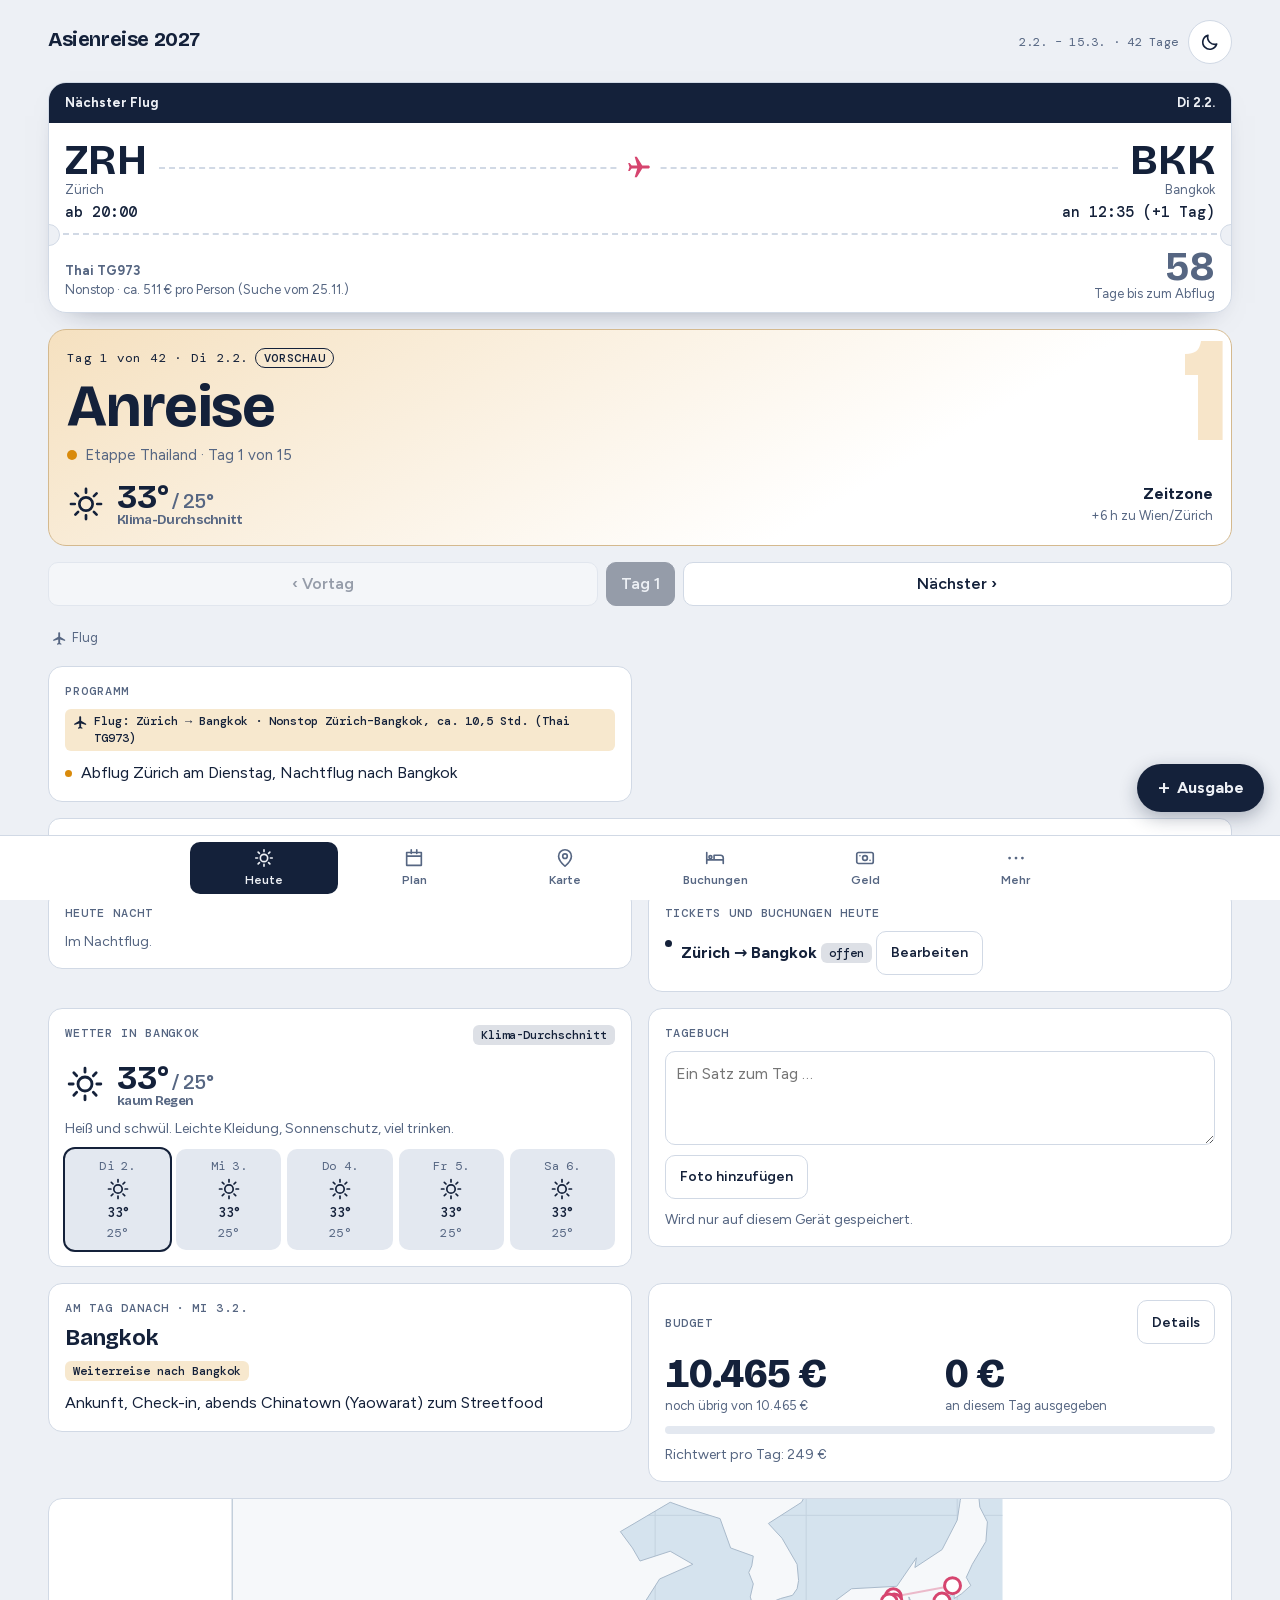
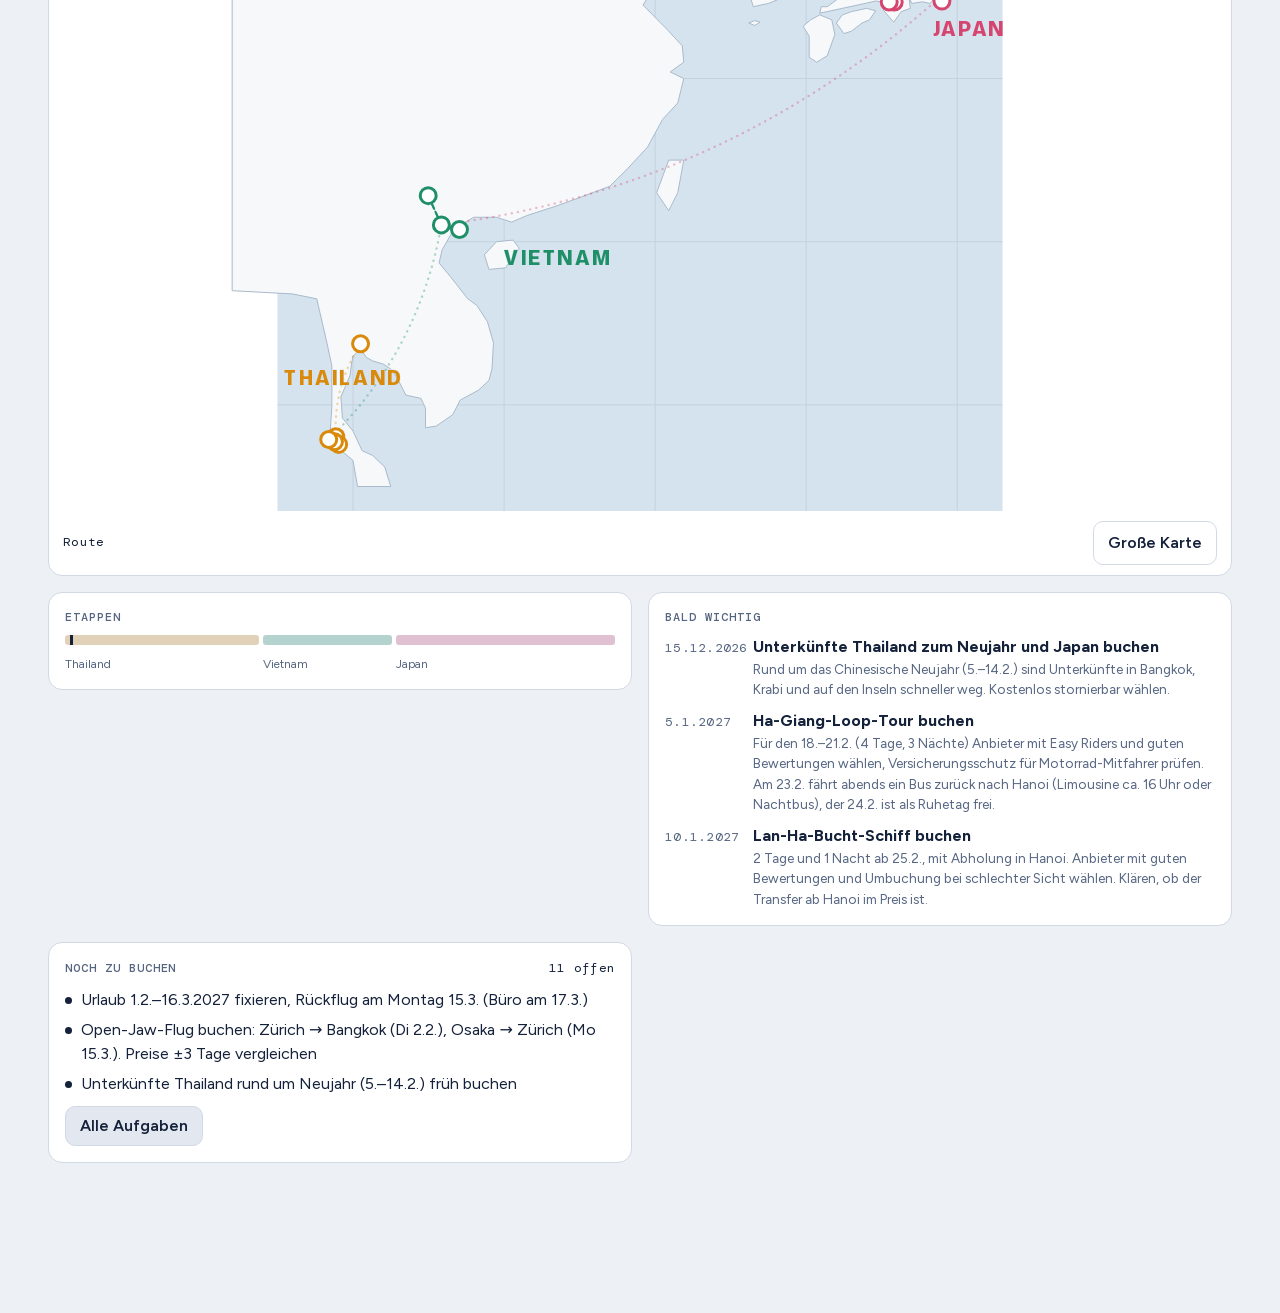
==== commit 34e7d6fb: "nwe" ====
--- a/deploy/index.html
+++ b/deploy/index.html
@@ -1592,253 +1592,6 @@
   return {card};
 })();
 /* ---------- Reise 2 (Plan B): genau wie Reise 1 mit Hanoi, Ha-Giang-Loop und Lan-Ha-Bucht, aber vier statt drei Nächte auf Koh Lanta und nur zwei statt drei in Phuket. Erstellt 27.11.2026. ---------- */
-const A_START=new Date(2027,1,2);
-const A_STAGES=[
- {id:'th',name:'Thailand',from:0,to:14,intro:'Bangkok mit den Tempeln aus eurer Liste und dem Chinesischen Neujahr am 6.2., dann per Flug in den Süden: Ao Nang bei Krabi, vier Nächte Koh Lanta, Koh Phi Phi und zum Schluss zwei Nächte Phuket. Februar gehört an der Andamanensee zur Trockenzeit mit ruhigem Meer.',
-  tips:['Chinesisches Neujahr ist am 6.2. In Thailand sind rund um den 5.–14.2. mehr Gäste unterwegs, Unterkünfte und Flüge werden teurer. Dafür ist Yaowarat in Bangkok am Neujahrstag ein Fest.','Die Inselkette Krabi, Lanta, Phi Phi, Phuket liegt in einer Reihe. Die Strecken sind kurz, aber nur mit Fähren zu schaffen. Fahrpläne und Preise ändern sich je nach Anbieter und Saison, deshalb vor der Buchung beim Anbieter prüfen.','Fähren laut Fahrplänen im Netz: Ao Nang/Railay–Koh Lanta ca. 1,5–2,5 Std., Abfahrt ab ca. 10:30, ca. 670–1.215 THB (Minivan über Land ca. 400–820 THB, 3–4 Std.). Koh Lanta–Phi Phi ca. 1–1,5 Std., in der Hochsaison zwei Abfahrten (ca. 8–9 Uhr und 13–14 Uhr), ca. 500–750 THB. Phi Phi–Phuket (Rassada Pier) ca. 2 Std., Abfahrten u. a. um 9:00, 11:00, 14:00, 14:30, 15:30, ca. 450–700 THB. Nehmt die Morgenfähre, die früheren Boote sind zuerst ausverkauft.','Nur auf Phi Phi sind Unterkünfte und Essen deutlich teurer als auf dem Festland. Zwei Nächte reichen.','Phuket hat nur zwei Nächte: Ankunft mit der Fähre am 15.2., Phang-Nga-Tour am 16.2., am 17.2. um 06:30 der Flug nach Hanoi. Ein Hotel in der Altstadt oder Richtung Flughafen spart Fahrzeit (Kata liegt ca. 45–60 Min. vom Flughafen).','Seit 15.9.2026 ist die visumfreie Zeit in Thailand auf 30 Tage gekürzt. Ihr bleibt mit 16 Tagen deutlich darunter.','Monkey Trail in Ao Nang ist euer Muss. Railay und Phra Nang am selben Tag sind „Kann“. Phuket–Hanoi: Es gibt keinen Direktflug, aber täglich mehrere Verbindungen mit einem Stopp in Bangkok (insgesamt ca. 5–8 Std., u. a. Thai Airways, Bangkok Airways, Thai AirAsia). Bei Billigfliegern nur ein durchgehendes Ticket buchen.']},
- {id:'vn',name:'Vietnam',from:15,to:24,intro:'Zehn Tage: Hanoi mit Altstadt, vier Tage Ha-Giang-Loop durch die Berge im Norden, ein Ruhetag in Hanoi und eine Nacht auf dem Schiff in der Lan-Ha-Bucht. Danach eine Nacht in Hanoi und am 27.2. der Tagflug nach Tokyo. Mit österreichischem Pass braucht ihr ein E-Visum.',
-  tips:['Das vietnamesische Neujahr (Tết) ist am 6.2. Ihr seid ab dem 17.2. dort, dann haben die meisten Betriebe wieder offen. Trotzdem Touren früh buchen.','Ende Februar ist es in Hanoi und vor allem auf dem Ha-Giang-Loop kühl und oft neblig (Berge 5–12 °C). Warme Kleidung, Regenjacke und Handschuhe mitnehmen.','Der 4-Tage-Loop ist anstrengend, aber landschaftlich der Höhepunkt. Fahrt als Beifahrer mit einem Easy Rider. Wer selbst fährt, braucht einen passenden Führerschein (internationaler Führerschein, A-Klasse) und eine Versicherung, die das abdeckt.','Hanoi–Ha Giang: Limousinenbus ca. 5,5–7 Std., Abfahrten u. a. um 7:00 und 16:00, ca. 260.000–400.000 VND. Zurück nach Hanoi fahren am Abend Limousinen (ca. 16 Uhr, Ankunft ca. 22 Uhr) und Nachtbusse (ca. 20–21 Uhr, Ankunft 3–5 Uhr). Der Tag danach ist bewusst frei, damit beides passt.','Ha Giang: Seit Juni 2026 wird für Ausländer in den Grenzgebieten ein Permit von ca. 10 USD verlangt, die Tour regelt das meist. Nach einem tödlichen Unfall im April 2026 gelten strengere Regeln für Anbieter.','Lan-Ha-Bucht: Zwei Tage und eine Nacht auf dem Schiff, ca. 105–195 USD pro Person, meist mit Abholung in der Hanoier Altstadt gegen 8 Uhr und Fahrt zum Hafen (ca. 2,5–3,5 Std.). Mahlzeiten und Kajak sind oft dabei, der Transfer manchmal nicht (ca. 25 USD extra). Zurück in Hanoi seid ihr am Nachmittag. Im Februar kann es dunstig und kühl sein, Abfahrten fallen bei schlechter Sicht manchmal aus, wählt einen Anbieter mit Umbuchung.','Hanoi–Tokyo gibt es nonstop mit Vietnam Airlines, VietJet, JAL und ANA. Nachtflüge laut Fahrplänen im Netz: Vietnam Airlines um 0:25 (Ankunft Narita ca. 7:00), VietJet um 0:55 (Ankunft ca. 8:00). Fahrzeiten vor der Buchung bei der Airline bestätigen.']},
- {id:'jp',name:'Japan',from:25,to:41,intro:'Japan im Spätwinter, mit der frühen Blüte: Die Kawazu-Kirschen blühen im Februar und Anfang März, dazu die Pflaumenblüte (Ume). Zuerst zwei Tage Tokyo, dann zwei Nächte Kawazu, zurück nach Tokyo, weiter nach Kyoto mit Nara und zum Schluss Osaka. Rechnet mit kalten 3–12 °C. Die normalen Kirschen (Somei Yoshino) blühen erst Ende März, nach eurem Urlaub.',
-  tips:['Seit 1.11.2026 gibt es tax-free nur noch als Rückerstattung: Im Laden den vollen Preis zahlen und vor dem Check-in am Zoll die Ware vorzeigen. Am Abreisetag mehr Zeit einplanen.','Kawazu: Die Kirschen blühen meist von Mitte Februar bis Anfang März, das Fest lief 2026 vom 7.2. bis 8.3. Die Termine für 2027 waren am 25.11.2026 noch nicht veröffentlicht. Zwei Nächte lassen einen Reservetag, falls es regnet oder die Blüte später kommt. Die Odoriko-Direktzüge nach Kawazu fahren laut JR East mehrmals täglich ab Tokyo (u. a. morgens um 7:30, 9:30 und 10:30, je nach Saison).','Pflaumenblüte: Atami (Januar bis März), Yushima Tenjin in Tokyo (Mitte Februar bis Mitte März) und Kitano Tenmangu in Kyoto (Ende Februar bis Anfang März).','teamLab Planets und Shibuya Sky vorab online buchen, die Zeitfenster sind oft Tage vorher ausverkauft. teamLab Planets ist laut Betreiber bis Ende 2027 geöffnet.','Dienstags geschlossen: Cup-Noodles-Museum Osaka (am Sonntag 14.3. geöffnet) und National Art Center Tokyo (Freitag 5.3. geöffnet). Der Plan berücksichtigt das.','Duty-Free läuft in Japan seit 1.11.2026 anders: Ihr zahlt den vollen Preis inklusive Steuer und bekommt sie bei der Ausreise zurück. Am Flughafen etwas mehr Zeit einplanen.','Rainbow Line (Fukui), Gulliver-Garten (Shiga) und Okuyama Ameyama liegen weit draußen und sind ohne Auto kaum sinnvoll. Sie stehen nur als Idee in der Liste.','Der Rückflug geht am Montag 15.3. Das lässt einen Tag Puffer vor dem Büro am 17.3.']}
-];
-const A_ORDER=['bkk','krb','lan','phi','phu','han','hag','hlb','tyo','kaw','kyo','nar','osa'];
-const A_ROUTE=['home','bkk','krb','lan','phi','phu','han','hag','han','hlb','han','tyo','kaw','tyo','kyo','nar','kyo','osa','home'];
-const A_ROUTE_DAY=[0,1,5,7,11,13,15,17,21,23,24,25,27,29,33,35,36,38,41];
-const A_SEG_DAY=[0,0,5,7,11,13,15,17,21,23,24,25,27,29,33,35,36,38,41];
-const A_ROUTE_META=[null,
- ['flug','Nonstop Zürich–Bangkok, ca. 10,5 Std. (Thai TG973)'],
- ['flug','Nonstop ca. 1 h 25 (AirAsia FD4400)'],
- ['boot','Boot ab Ao Nang/Railay ca. 1,5–2,5 Std. (oder Minivan ca. 3–4 Std.)'],
- ['boot','Fähre ca. 1–1,5 Std., morgens und mittags'],
- ['boot','Fähre ca. 2 Std. (Speedboat ca. 1 Std.)'],
- ['flug','Mit Umstieg in Bangkok, ca. 5 h 20 (kein Direktflug)'],
- ['bus','Limousinen-Bus ca. 6 Std.'],
- ['bus','Bus ca. 6 Std. zurück'],
- ['bus','Abholung in Hanoi, Fahrt zum Hafen ca. 2,5–3,5 Std.'],
- ['bus','Rückfahrt nach Hanoi ca. 2,5–3,5 Std.'],
- ['flug','27.2. ab 09:35 über Hongkong, an Narita 19:05'],
- ['zug','Odoriko ab Tokyo ca. 2 h 30'],
- ['zug','Izukyu-Linie, Shinkansen ab Atami, ca. 3 Std.'],
- ['zug','Shinkansen ca. 2 h 15'],
- ['zug','ca. 45 min'],
- ['zug','ca. 45 min'],
- ['zug','ca. 15 min'],
- ['flug','15.3. ab 19:00 über Shanghai, an Zürich 16.3. um 06:55']];
-const A_DAYS=[
- ['Anreise',null,'Abflug Zürich am Dienstag, Nachtflug nach Bangkok'],
- ['Bangkok','bkk','Ankunft, Check-in, abends Chinatown (Yaowarat) zum Streetfood'],
- ['Bangkok','bkk','Grand Palace und Wat Pho früh morgens, Fähre zum Wat Arun zum Sonnenuntergang'],
- ['Bangkok','bkk','Lumphini-Park, Jim Thompson House; abends Thai-Kochkurs'],
- ['Bangkok','bkk','Chatuchak-Wochenendmarkt, abends Chinesisches Neujahr in Yaowarat (6.2.)'],
- ['→ Krabi','krb','Flug Bangkok–Krabi, Transfer nach Ao Nang; Sonnenuntergang am Strand'],
- ['Ao Nang','krb','Monkey Trail am Morgen, nachmittags Longtail-Boot nach Railay und zum Phra Nang Beach'],
- ['→ Koh Lanta','lan','Boot Ao Nang–Koh Lanta (Abfahrt ca. 10:30, ca. 1,5–2,5 Std.); Strand, Sonnenuntergang'],
- ['Koh Lanta','lan','Mu-Ko-Lanta-Nationalpark mit Leuchtturm, nachmittags Lanta Old Town'],
- ['Koh Lanta','lan','Schnorcheltour (Koh Rok) oder freier Strandtag; optional Tauchtag'],
- ['Koh Lanta','lan','Freier Tag auf Lanta: Strand, Massage, Sonnenuntergang an der Westküste'],
- ['→ Koh Phi Phi','phi','Fähre nach Phi Phi (morgens ca. 8–9 Uhr, ca. 1–1,5 Std.); Viewpoint zum Sonnenuntergang, abends Ton Sai'],
- ['Koh Phi Phi','phi','Bootstour: Maya Bay, Pileh Lagoon, Schnorcheln und Monkey Beach'],
- ['→ Phuket','phu','Fähre nach Phuket (ab 9:00 Uhr, ca. 2 Std., Rassada Pier), Altstadt; zum Sonnenuntergang Promthep Cape'],
- ['Phuket','phu','Phang-Nga-Bucht und James Bond Island (Tagestour); früh schlafen, am nächsten Morgen geht der Flug um 06:30'],
- ['→ Hanoi','han','Flug Phuket 06:30 → Hanoi 11:50 mit Umstieg in Bangkok; abends Altstadt, Bia Hoi an der Straßenecke'],
- ['Hanoi','han','Hoan-Kiem-See, Literaturtempel, Streetfood-Tour; abends Bia Hoi und Egg Coffee'],
- ['→ Ha Giang','hag','Bus Hanoi–Ha Giang (ca. 6 Std.); Tour abholen und Motorrad-Briefing'],
- ['Ha-Giang-Loop','hag','Tag 1: Quan Ba, Yen Minh, Dong Van; Übernachtung im Homestay'],
- ['Ha-Giang-Loop','hag','Tag 2: Dong Van, Mã Pí Lèng Pass, Nho-Que-Fluss, Meo Vac'],
- ['Ha-Giang-Loop','hag','Tag 3: Du-Già-Region mit Wasserfall und Reisterrassen; Homestay'],
- ['→ Hanoi','han','Tag 4: Rückfahrt nach Ha Giang. Danach Limousinenbus um ca. 16 Uhr (Ankunft ca. 22 Uhr) oder Nachtbus (Ankunft 3–5 Uhr)'],
- ['Ruhetag in Hanoi','han','Ausruhen nach dem Loop: Wasserpuppentheater, Egg Coffee, Kochkurs; Wäsche und Packen'],
- ['→ Lan-Ha-Bucht','hlb','Abholung in der Altstadt ca. 8 Uhr, Fahrt zum Hafen (ca. 2,5–3,5 Std.); Schiff, Kajak und Sonnenuntergang, Nacht an Bord'],
- ['Lan-Ha-Bucht → Hanoi','han','Sonnenaufgang an Deck, gegen Mittag zurück am Hafen, Rückfahrt nach Hanoi (ca. 2,5–3,5 Std.), Abendessen in der Altstadt, Nacht in Hanoi'],
- ['→ Tokyo','tyo','Flug HK Express 09:35 ab Hanoi, Ankunft Narita 19:05, Zug ins Zentrum (ca. 1 Std.), Einchecken; spätes Abendessen in Shinjuku'],
- ['Tokyo','tyo','Asakusa: Senso-ji und Asakusa-Schrein, Sumida-Fluss; nachmittags teamLab Planets'],
- ['→ Kawazu','kaw','Odoriko ab Tokyo (ca. 2,5 Std.); Kirschblüte am Kawazu-Fluss, abends Onsen'],
- ['Kawazu','kaw','Wasserfälle von Kawazu (Nanadaru); Reservetag für die Blüte, falls es regnet'],
- ['Kawazu → Tokyo','tyo','Pflaumengarten in Atami, Shinkansen zurück nach Tokyo'],
- ['Tokyo','tyo','Chopsticks Studio, Shinjuku Gyoen, Shibuya Crossing, Shibuya Sky'],
- ['Tokyo','tyo','Gōtoku-ji (Glückskatzen-Tempel), National Art Center, Pflaumenblüte im Yushima Tenjin; Sushi-Kochkurs optional'],
- ['Tokyo','tyo','Meiji-Schrein, Harajuku, Shimokitazawa; Abend frei'],
- ['→ Kyoto','kyo','Shinkansen (ca. 2 h 15); Gion, Kiyomizu-dera mit Nio-mon, abends Pontocho'],
- ['Kyoto','kyo','Fushimi Inari ab 7 Uhr, Philosophenweg (Nordende), Ginkaku-ji'],
- ['Nara','nar','Tagesausflug: Todai-ji, Hirsche im Nara-Park, Kasuga-Schrein'],
- ['Kyoto','kyo','Kinkaku-ji, Nijo-Schloss, Pflaumengarten Kitano Tenmangu, Nishiki-Markt'],
- ['Kyoto','kyo','Arashiyama (Bambushain, Tenryu-ji), Kochkurs und Teezeremonie'],
- ['→ Osaka','osa','Zug (ca. 15 min); Sumiyoshi-Taisha, Kuromon-Markt, abends Dotonbori'],
- ['Osaka','osa','Burg Osaka, Shinsekai; abends Red&Blue Street am Fluss'],
- ['Osaka','osa','Cup-Noodles-Museum, Bouldern, Takoyaki; letzte Einkäufe, packen'],
- ['Rückflug',null,'Tagsüber noch Osaka, am Nachmittag mit dem Zug zum Flughafen KIX; Abflug 19:00 über Shanghai, Ankunft in Zürich am 16.3. um 06:55']
-];
-
-const A_SEED=[
- {id:'s1',k:'stay',stop:'bkk',a:1,b:4,t:'Bangkok'},
- {id:'s2',k:'stay',stop:'krb',a:5,b:6,t:'Ao Nang'},
- {id:'s3',k:'stay',stop:'lan',a:7,b:10,t:'Koh Lanta'},
- {id:'s4',k:'stay',stop:'phi',a:11,b:12,t:'Koh Phi Phi'},
- {id:'s5',k:'stay',stop:'phu',a:13,b:14,t:'Phuket'},
- {id:'s6',k:'stay',stop:'han',a:15,b:16,t:'Hanoi'},
- {id:'s7',k:'stay',stop:'hag',a:17,b:20,t:'Ha Giang und Homestays'},
- {id:'s8',k:'stay',stop:'han',a:21,b:22,t:'Hanoi'},
- {id:'s9',k:'stay',stop:'hlb',a:23,b:23,t:'Schiff in der Lan-Ha-Bucht'},
- {id:'s10',k:'stay',stop:'han',a:24,b:24,t:'Hanoi (Nacht vor dem Flug nach Tokyo)'},
- {id:'s11',k:'stay',stop:'tyo',a:25,b:26,t:'Tokyo (erste Nächte)'},
- {id:'s12',k:'stay',stop:'kaw',a:27,b:28,t:'Kawazu (Onsen)'},
- {id:'s13',k:'stay',stop:'tyo',a:29,b:32,t:'Tokyo'},
- {id:'s14',k:'stay',stop:'kyo',a:33,b:37,t:'Kyoto'},
- {id:'s15',k:'stay',stop:'osa',a:38,b:40,t:'Osaka'},
- {id:'l0',k:'leg',ty:'flug',a:0,from:'Zürich',to:'Bangkok',t:'Thai TG973, ab ZRH 20:00, an BKK 12:35 (+1), ohne Umstieg, Koffer inkl. Ca. 512 € p. P. Direkt auf thaiairways.com buchen'},
- {id:'l1',k:'leg',ty:'flug',a:5,from:'Bangkok',to:'Krabi',t:'Thai AirAsia FD4400, 17:50 → 19:15, ohne Umstieg, ab Suvarnabhumi (BKK). Ca. 95 € p. P. + Koffer. Auf airasia.com buchen. Günstiger: FD3215 16:40 ab Don Mueang, ca. 52 €'},
- {id:'l2',k:'leg',ty:'boot',a:7,from:'Ao Nang',to:'Koh Lanta',t:'Fähre + Van, ca. 1,5–2,5 Std., ca. 16–25 € p. P. Auf 12go.asia buchen'},
- {id:'l3',k:'leg',ty:'boot',a:11,from:'Koh Lanta',to:'Koh Phi Phi',t:'Fähre ca. 8–9 Uhr, ca. 1–1,5 Std., ca. 13–19 € p. P. Auf 12go.asia buchen'},
- {id:'l4',k:'leg',ty:'boot',a:13,from:'Koh Phi Phi',to:'Phuket',t:'Fähre ab 9:00 nach Rassada Pier, ca. 2 Std., ca. 12–19 € p. P. Auf 12go.asia buchen'},
- {id:'l5',k:'leg',ty:'flug',a:15,from:'Phuket',to:'Hanoi',t:'Thai AirAsia FD3036 + FD640, 06:30 → 11:50, Umstieg Don Mueang (2 h). Ca. 157 € p. P. + Koffer. Auf airasia.com als eine Buchung nehmen'},
- {id:'l6',k:'leg',ty:'bus',a:17,from:'Hanoi',to:'Ha Giang',t:'Limousinenbus, ca. 6 Std., ab ca. 10–13 € p. P. Oft in der Loop-Tour inklusive, sonst 12go.asia'},
- {id:'l7',k:'leg',ty:'bus',a:21,from:'Ha Giang',to:'Hanoi',t:'Limousinenbus ca. 16 Uhr, ca. 6 Std., ca. 10–15 € p. P. Oft in der Tour inklusive'},
- {id:'l8',k:'leg',ty:'bus',a:23,from:'Hanoi',to:'Lan-Ha-Bucht',t:'Abholung in der Altstadt ca. 8 Uhr, ca. 2,5–3,5 Std. Meist im Schiffspreis'},
- {id:'l9',k:'leg',ty:'bus',a:24,from:'Lan-Ha-Bucht',to:'Hanoi',t:'Rücktransfer, ca. 2,5–3,5 Std. Meist im Schiffspreis'},
- {id:'l10',k:'leg',ty:'flug',a:25,from:'Hanoi',to:'Tokyo',t:'HK Express UO541 + UO650, 09:35 → Narita 19:05, Umstieg Hongkong (1 h 25). Ca. 230 € p. P. + Koffer. Auf hkexpress.com mit U-Connect buchen (Gepäck wird durchgecheckt)'},
- {id:'l11',k:'leg',ty:'zug',a:27,from:'Tokyo',to:'Kawazu',t:'Odoriko-Direktzug, ca. 2,5 Std., ca. 35–40 € p. P. Auf Eki-net buchen, ab 1.2. (Tokuwari bis −35 %)'},
- {id:'l12',k:'leg',ty:'zug',a:29,from:'Kawazu',to:'Tokyo',t:'Odoriko direkt (oder über Atami + Shinkansen), ca. 2,5–3 Std., ca. 35–45 € p. P. Eki-net, ab 3.2.'},
- {id:'l13',k:'leg',ty:'zug',a:33,from:'Tokyo',to:'Kyoto',t:'Shinkansen Nozomi, ca. 2 h 15. EX Hayatoku 21: 11.820 JPY (ca. 72 €) p. P. in der SmartEX-App, bis 14.2. buchen'},
- {id:'l14',k:'leg',ty:'zug',a:38,from:'Kyoto',to:'Osaka',t:'JR-Zug, ca. 15–30 min, ein paar Euro. Keine Buchung nötig'},
- {id:'l15',k:'leg',ty:'flug',a:41,from:'Osaka (KIX)',to:'Zürich',t:'Shanghai Airlines FM822 + China Eastern MU255, 19:00 → ZRH 06:55 (+1), Umstieg Shanghai Pudong (5 h 10), ca. 19 h 55. Preis am 25.11. nicht angezeigt, auf ceair.com prüfen und als eine Buchung nehmen. Zum Flughafen KIX mit dem Zug (Haruka)'},
- {id:'a1',k:'act',a:3,t:'Thai-Kochkurs in Bangkok',stop:'bkk'},
- {id:'a2',k:'act',a:12,t:'Bootstour Maya Bay und Pileh Lagoon',stop:'phi'},
- {id:'a3',k:'act',a:14,t:'Phang-Nga-Bucht-Tour (James Bond Island)',stop:'phu'},
- {id:'a4',k:'act',a:18,t:'Ha-Giang-Loop-Tour (Easy Rider, 4 Tage)',stop:'hag'},
- {id:'a5',k:'act',a:23,t:'Lan-Ha-Bucht: Schiff mit Übernachtung',stop:'hlb'},
- {id:'a6',k:'act',a:26,t:'teamLab Planets (Zeitfenster buchen)',stop:'tyo'},
- {id:'a7',k:'act',a:27,t:'Kawazu-Kirschblüte und Onsen',stop:'kaw'},
- {id:'a8',k:'act',a:30,t:'Shibuya Sky',stop:'tyo'},
- {id:'a9',k:'act',a:37,t:'Kochkurs und Teezeremonie Kyoto',stop:'kyo'}
-];
-const A_FRIST=[
- {d:'2026-11-30',t:'Flüge buchen und Tage vergleichen',s:'Open-Jaw Zürich → Bangkok (Di 2.2.) und Osaka → Zürich (Mo 15.3.). Dazu Bangkok–Krabi (7.2.), Phuket–Hanoi über Bangkok (17.2.) und Hanoi–Tokyo (Tagflug am 27.2., HK Express 09:35). Preise ±3 Tage mit dem Google-Flights-Kalender vergleichen, rund um den 6.2. ist es teurer.'},
- {d:'2026-12-15',t:'Unterkünfte Thailand zum Neujahr und Japan buchen',s:'Rund um das Chinesische Neujahr (5.–14.2.) sind Unterkünfte in Bangkok, Krabi und auf den Inseln schneller weg. Kostenlos stornierbar wählen.'},
- {d:'2027-01-05',t:'Ha-Giang-Loop-Tour buchen',s:'Für den 18.–21.2. (4 Tage, 3 Nächte) Anbieter mit Easy Riders und guten Bewertungen wählen, Versicherungsschutz für Motorrad-Mitfahrer prüfen. Am 23.2. fährt abends ein Bus zurück nach Hanoi (Limousine ca. 16 Uhr oder Nachtbus), der 24.2. ist als Ruhetag frei.'},
- {d:'2027-01-10',t:'Lan-Ha-Bucht-Schiff buchen',s:'2 Tage und 1 Nacht ab 25.2., mit Abholung in Hanoi. Anbieter mit guten Bewertungen und Umbuchung bei schlechter Sicht wählen. Klären, ob der Transfer ab Hanoi im Preis ist.'},
- {d:'2027-01-15',t:'Kawazu: Festtermine und Blütenprognose prüfen',s:'Die Kirschen blühen meist Mitte Februar bis Anfang März. Ende Februar die Blütenprognose ansehen, im Zweifel den Reservetag nutzen. Odoriko-Platz früh reservieren, Fahrplan bei JR East prüfen.'},
- {d:'2027-01-20',t:'Fähren prüfen und buchen',s:'Ao Nang–Koh Lanta (9.2.), Koh Lanta–Phi Phi (13.2.) und Phi Phi–Phuket (15.2.). Abfahrten laut Netz: Lanta–Phi Phi ca. 8–9 und 13–14 Uhr, Phi Phi–Phuket u. a. 9:00, 11:00, 14:00. Fahrpläne und Preise ändern sich je nach Anbieter, in der Hochsaison vorab buchen.'},
- {d:'2027-01-30',t:'Vietnam-E-Visum beantragen',s:'25 USD, ca. 3 Werktage. Spätestens 2–3 Wochen vor Einreise (17.2.).'},
- {d:'2027-01-31',t:'Thailand: Einreisekarte TDAC',s:'Pflicht, innerhalb von 72 h vor Ankunft (3.2.) ausfüllen.'},
- {d:'2027-02-10',t:'teamLab Planets und Shibuya Sky buchen',s:'teamLab für den 28.2. (Sonntag, früh buchen), Shibuya Sky für den 4.3. Die Zeitfenster sind oft Tage vorher ausverkauft.'},
- {d:'2027-02-21',t:'Japan: Visit Japan Web',s:'Optional, beschleunigt die Einreise. Vor dem Flug nach Tokyo (26.2.).'}
-];
-const A_BOOK=['Urlaub 1.2.–16.3.2027 fixieren, Rückflug am Montag 15.3. (Büro am 17.3.)','Open-Jaw-Flug buchen: Zürich → Bangkok (Di 2.2.), Osaka → Zürich (Mo 15.3.). Preise ±3 Tage vergleichen','Unterkünfte Thailand rund um Neujahr (5.–14.2.) früh buchen','Unterkünfte Japan 26.2.–15.3. buchen (kostenlos stornierbar). Kawazu mit Onsen früh reservieren','Ha-Giang-Loop-Tour (4 Tage) mit Easy Rider und Versicherungsklärung buchen','Lan-Ha-Bucht-Schiff (2 Tage, 1 Nacht) buchen','Zwischenflüge: Bangkok–Krabi, Phuket–Hanoi (über Bangkok), Hanoi–Tokyo (27.2. am Tag, mit U-Connect)','Fähren Ao Nang–Lanta, Lanta–Phi Phi und Phi Phi–Phuket prüfen und in der Hauptsaison vorab buchen','teamLab Planets und Shibuya Sky vorab buchen','Vietnam-E-Visum beantragen','Reiseversicherung inkl. Auslandskranken, Motorrad-Mitfahrer und Sportschutz'];
-const A_ENTRY=[
- {st:'th',n:'Thailand',r:'Visumfrei, seit 15.9.2026 nur noch bis 30 Tage (vorher 60). Digitale Einreisekarte TDAC ist Pflicht.',w:'TDAC innerhalb von 72 h vor Ankunft'},
- {st:'vn',n:'Vietnam',r:'E-Visum nötig (25 USD, ca. 3 Werktage). Österreich steht nicht auf der Liste der Länder mit 45 Tagen visumfrei.',w:'Mindestens 2–3 Wochen vorher auf evisa.gov.vn'},
- {st:'jp',n:'Japan',r:'Visumfrei bis 90 Tage. Visit Japan Web ist optional und beschleunigt die Einreise. Die geplante Einreise-Genehmigung JESTA kommt frühestens 2028.',w:'Vor dem Flug nach Tokyo'}
-];
-const A_RECO=['Dieser Plan ist für euren Urlaub vom 1.2. bis 16.3. gebaut: Südostasien zuerst, Japan zuletzt, weil die frühe Blüte (Kawazu, Pflaumen) Ende Februar und Anfang März am schönsten ist und Japan dann etwas milder ist.','Die Route geht von Bangkok nach Süden, nicht nach Norden: Bangkok, Krabi, Koh Lanta, Koh Phi Phi, Phuket. Kurze Strecken, wenig Fliegen, Meer und Inseln im Februar, wenn die Trockenzeit ruhiges Wasser bringt.','Einen Flug-Dienstag-Trick gibt es nicht mehr sicher: Aktuelle Auswertungen sehen mal Mittwoch, mal Donnerstag oder Freitag vorn. Dienstag ist vor allem leerer. Vergleicht die Preise ±3 Tage mit dem Google-Flights-Kalender.','Flüge nur dort, wo der Landweg über sechs Stunden dauert: Bangkok–Krabi, Phuket–Hanoi und Hanoi–Tokyo (27.2. am Tag mit Umstieg in Hongkong). Dazwischen Fähre, Bus und Shinkansen.','Aus eurer Liste (49 verschiedene Orte) sind die meisten im Tagesplan. Einige stehen mit Begründung unter „Ideen und Aktivitäten“, aber nicht im Plan: Ko Tao, Sa Pa, Bạch Long Glass Bridge, Wat Samphran, Rainbow Line Fukui, Gulliver-Garten Shiga und Okuyama Ameyama Nature Park. Chiang Mai, Khao Sok, Angkor, Hoi An und Ninh Binh sind mit dem neuen Plan rausgefallen.','Seoul ist aus dem Plan genommen, die Kirschblüte dort ist erst im April. Dafür gibt es Kawazu, die früheste Kirschblüte Japans, mit zwei Nächten und Onsen.','Chinesisches Neujahr (6.2.) fällt in euren Bangkok-Teil: mehr Gäste, höhere Preise. Dafür ist Yaowarat in Bangkok ein Fest.','Vietnam statt Hoi An: Lan-Ha-Bucht mit einer Nacht auf dem Schiff ist das klassische Highlight im Norden, und von Hanoi kommt man gut nach Tokyo. Nach dem Loop gibt es einen Ruhetag in Hanoi.','Der Ha-Giang-Loop dauert jetzt vier Tage und ist die größte Abenteuer-Station der Reise. Wer nicht selbst Motorrad fährt, fährt als Beifahrer mit einem Easy Rider. Vorher klären, ob die Versicherung das abdeckt.','Fushimi Inari und Nishiki-Markt vor 9 Uhr besuchen, danach wird es sehr voll.','Golden-Gai in Tokyo am besten ab etwa 20 Uhr. Viele Bars haben eine kleine Sitzgebühr und nur wenige Plätze.'];
-const A_BKT=[['lang','Langstreckenflug'],['inner','Flüge, Züge & Fähren Asien'],['th','Thailand'],['vn','Vietnam'],['jp','Japan'],['misc','Versicherung, Visa, Puffer']];
-const A_BUCKETS={lang:2440,inner:1200,th:1790,vn:1380,jp:2850,misc:1120};
-const A_DAYACTS=[
- [],
- ['bkk-yaowarat'],
- ['bkk-grandpalace','bkk-watpho','bkk-watarun'],
- ['bkk-lumphini','bkk-jimthompson','bkk-cooking'],
- ['bkk-chatuchak'],
- ['krb-aonang'],
- ['krb-monkeytrail','krb-railay','krb-phranang'],
- ['lan-beaches'],
- ['lan-nationalpark','lan-oldtown'],
- ['lan-koh-rok'],
- [],
- ['phi-viewpoint','phi-tonsai'],
- ['phi-maya','phi-tour'],
- ['phu-oldtown','phu-promthep'],
- ['phu-phangnga'],
- ['han-biahoi'],
- ['han-hoankiem','han-literature','han-foodtour','han-eggcoffee'],
- [],
- ['hag-loop'],
- ['hag-mapileng'],
- [],
- [],
- ['han-puppets','han-cooking'],
- ['hlb-cruise','hlb-kayak'],
- ['hlb-sunrise'],
- ['tyo-goldengai','tyo-omoide'],
- ['tyo-sensoji','tyo-asakusashrine','tyo-sumida','tyo-teamlab'],
- ['kaw-sakura'],
- ['kaw-falls'],
- ['kaw-atami'],
- ['tyo-chopsticks','tyo-gyoen','tyo-shibuya','tyo-shibuyasky'],
- ['tyo-gotokuji','tyo-nact','tyo-plum','tyo-sushi'],
- ['tyo-meiji','tyo-harajuku','tyo-shimokita'],
- ['kyo-gion','kyo-kiyomizu','kyo-pontocho'],
- ['kyo-fushimi','kyo-philosopher','kyo-ginkakuji'],
- ['nar-todaiji','nar-deer','nar-kasuga'],
- ['kyo-kinkakuji','kyo-nijo','kyo-kitano','kyo-nishiki'],
- ['kyo-bamboo','kyo-tenryuji','kyo-cooking','kyo-tea'],
- ['osa-sumiyoshi','osa-kuromon','osa-dotonbori'],
- ['osa-castle','osa-shinsekai','osa-redblue'],
- ['osa-cupnoodles','osa-bouldering','osa-streetfood'],
- []
-];
-/* Flüge und Kosten. Preise pro Person in EUR, Richtwerte aus Suchportalen (Stand November 2026). */
-/* Flüge für die Bordkarte auf "Heute" (a = Reisetag, Preise pro Person, Suche vom 25.11.2026) */
-const A_BOARD=[
- {a:0,from:'ZRH',fn:'Zürich',to:'BKK',tn:'Bangkok',no:'Thai TG973',dep:'20:00',arr:'12:35 (+1 Tag)',via:'Nonstop',pr:'ca. 511 €',tip:['TDAC innerhalb von 72 Stunden vor der Ankunft ausfüllen.','Powerbank gehört ins Handgepäck.','Vom Flughafen mit dem Airport Rail Link in die Stadt.']},
- {a:5,from:'BKK',fn:'Bangkok',to:'KBV',tn:'Krabi',no:'Thai AirAsia FD4400',dep:'17:50',arr:'19:15',via:'Nonstop',pr:'ca. 95 €',tip:['Abflug in Suvarnabhumi (BKK), nicht in Don Mueang.','Gepäck vorher dazubuchen.','Von Krabi ca. 45 Minuten nach Ao Nang.']},
- {a:15,from:'HKT',fn:'Phuket',to:'HAN',tn:'Hanoi',no:'Thai AirAsia FD3036 und FD640',dep:'06:30',arr:'11:50',via:'Umstieg in Bangkok',pr:'ca. 157 €',tip:['Vietnam-E-Visum ausgedruckt oder am Handy dabeihaben.','Als eine Buchung nehmen, nicht zwei einzelne Tickets.','Gepäck vorher dazubuchen.']},
- {a:25,from:'HAN',fn:'Hanoi',to:'NRT',tn:'Tokyo',no:'HK Express UO541 und UO650',dep:'09:35',arr:'19:05',via:'Umstieg in Hongkong',pr:'ca. 230 €',tip:['Mit U-Connect buchen. Ohne diesen Zusatz sind 1 h 25 Umstieg zu knapp.','Visit Japan Web vorher ausfüllen.','Früh zum Flughafen Noi Bai fahren.']},
- {a:41,from:'KIX',fn:'Osaka',to:'ZRH',tn:'Zürich',no:'Shanghai Airlines FM822 und China Eastern MU255',dep:'19:00',arr:'06:55 (+1 Tag)',via:'Umstieg in Shanghai',pr:'Preis auf ceair.com prüfen',tip:['Ankunft in Zürich am 16.3. in der Früh.','Gepäck bis zum Nachmittag im Hotel lagern.','Tax-free-Einkäufe vor dem Check-in am Zoll zeigen.']}
-];
-const A_COSTX={
- flights:[
-  {leg:'Zürich → Bangkok',how:'Nonstop mit Thai TG973, 20:00 ab Zürich, 12:35 an Bangkok (+1 Tag)',when:'2.2.',price:'ca. 511 € (Stand 25.11.2026)',tip:'Direkt auf thaiairways.com buchen. Alternative TG971 um 13:15 (ca. 537 €).'},
-  {leg:'Bangkok → Krabi',how:'Nonstop mit Thai AirAsia FD4400, 17:50–19:15 ab Suvarnabhumi',when:'7.2.',price:'ca. 95 € (Stand 25.11.2026)',tip:'Günstiger ist FD3215 um 16:40 ab Don Mueang (ca. 52 €). Früh und nonstop ab Suvarnabhumi: Thai Vietjet VZ340, 07:00–08:30 (ca. 56 €). Gepäck extra.'},
-  {leg:'Phuket → Hanoi',how:'Thai AirAsia FD3036 + FD640, 06:30–11:50 mit Umstieg in Don Mueang',when:'17.2.',price:'ca. 157 € (Stand 25.11.2026)',tip:'Als eine Buchung nehmen. Es gibt keinen Direktflug.'},
-  {leg:'Hanoi → Tokyo',how:'HK Express UO541 + UO650, 09:35–19:05 (Narita) mit 1 h 25 Umstieg in Hongkong',when:'27.2. (am Tag)',price:'ca. 230 € (Stand 25.11.2026)',tip:'Nur mit U-Connect buchen, dann wird das Gepäck durchgecheckt und bei verpasstem Anschluss umgebucht. Direkt fliegt VietJet VJ934 (08:20–15:25) für ca. 407 €.'},
-  {leg:'Osaka → Zürich',how:'Shanghai Airlines FM822 + China Eastern MU255, 19:00 ab KIX, 06:55 an Zürich (+1 Tag), Umstieg in Shanghai Pudong (5 h 10)',when:'15.3. (Montag)',price:'am 25.11.2026 kein Preis angezeigt, auf ceair.com prüfen',tip:'Ankunft am 16.3., ca. 19 h 55 gesamt. Als eine Buchung nehmen, dann ist der Umstieg abgesichert. Alternativen: Cathay CX507 um 18:05 (ca. 652 € p. P., an 07:25) oder Starlux mit Etihad um 12:20 (ca. 559 €, 2 Umstiege).'}
- ],
- other:[
-  {leg:'Boot Ao Nang → Koh Lanta',price:'ca. 17–31 € (670–1.215 THB)',tip:'Ca. 1,5–2,5 Std., Abfahrt ab ca. 10:30. Alternative Minivan über Land ca. 3–4 Std. für ca. 400–820 THB. Preise und Fahrplan je nach Anbieter, in der Hochsaison vorab buchen.'},
-  {leg:'Fähre Koh Lanta → Koh Phi Phi',price:'ca. 13–19 € (500–750 THB)',tip:'Ca. 1–1,5 Std., in der Hochsaison zwei Abfahrten (ca. 8–9 und 13–14 Uhr). Morgenfähre nehmen und vorab buchen.'},
-  {leg:'Fähre Koh Phi Phi → Phuket (Rassada Pier)',price:'ca. 12–19 € (450–700 THB)',tip:'Ca. 2 Std. Abfahrten u. a. 9:00, 11:00, 14:00, 14:30, 15:30. Speedboat ca. 600–900 THB und 45–60 Min.'},
-  {leg:'Lan-Ha-Bucht: Schiff, 2 Tage mit Übernachtung',price:'ca. 100–180 € (105–195 USD)',tip:'Abholung in der Altstadt ca. 8 Uhr, Fahrt zum Hafen 2,5–3,5 Std. Mahlzeiten und Kajak oft dabei, der Transfer teils extra (ca. 25 USD). Preise nach Schiffsklasse sehr unterschiedlich.'},
-  {leg:'Bus Hanoi ↔ Ha Giang',price:'ca. 10–16 € je Strecke (260.000–400.000 VND)',tip:'Limousinenbus ca. 5,5–7 Std., hin u. a. 7:00 und 16:00. Zurück am Abend Limousine (ca. 16 Uhr, an ca. 22 Uhr) oder Nachtbus (ca. 20–21 Uhr, an 3–5 Uhr).'},
-  {leg:'Ha-Giang-Loop (4 Tage mit Easy Rider)',price:'ca. 180–300 €',tip:'Ohne Bus, meist mit Übernachtung und Essen. Permit ca. 10 USD kommt oft dazu.'},
-  {leg:'Odoriko Tokyo ↔ Kawazu',price:'ca. 25–45 € je Strecke',tip:'Direktzug, Sitzplatz reservieren. Rückweg über Atami und Shinkansen ist ähnlich teuer.'},
-  {leg:'Shinkansen Tokyo → Kyoto',price:'ca. 85 € (ca. 13.900 JPY)',tip:'Einzelticket am Automaten oder per SmartEX-App.'}
- ],
- cats:[
-  {n:'Langstreckenflug Open-Jaw',lo:1070,mid:1220,hi:1700,spar:'Flexible Daten, Mittwoch oder Donnerstag fliegen, ein Gepäckstück.',mehr:'Direktflug oder Premium Economy.'},
-  {n:'Flüge, Züge, Fähren und Busse in Asien (3 Flüge, 3 Fähren)',lo:480,mid:600,hi:800,spar:'Billigflieger ohne Gepäck, Fähren statt Speedboat, Bus wo es passt.',mehr:'Linienflüge mit Gepäck, Speedboat, Sitzplätze.'},
-  {n:'Unterkunft',lo:620,mid:1040,hi:1780,spar:'Klasse 1: In Thailand und Vietnam ca. 20–35 € pro Nacht für zwei. In Japan ab ca. 35–70 €. Nur eine teure Nacht in Kawazu.',mehr:'Klasse 3 auf den Inseln, in Phuket, Kawazu-Ryokan und Kyoto.'},
-  {n:'Essen und Trinken',lo:520,mid:860,hi:1420,spar:'Streetfood, Konbini-Frühstück, Mittagsmenüs in Japan.',mehr:'Restaurants, Izakaya, Golden-Gai-Abende, Ryokan-Dinner.'},
-  {n:'Aktivitäten und Eintritte',lo:380,mid:700,hi:1150,spar:'Tempel, Märkte und Strände statt Touren.',mehr:'Phang-Nga-Tour, Maya-Bay-Boot, Ha-Giang-Tour, Schiff in der Lan-Ha-Bucht, teamLab, Kochkurse, Klettern, Surfen.'},
-  {n:'Lokaler Transport',lo:320,mid:470,hi:670,spar:'Metro, Bus, Songthaew, Einzeltickets.',mehr:'Taxi und Grab, Mietroller auf Phuket und Lanta.'},
-  {n:'Visa, eSIM, Versicherung',lo:140,mid:200,hi:290,spar:'Nur das Vietnam-E-Visum (ca. 25 USD) ist Pflicht.',mehr:'Versicherung mit Rücktransport und Motorrad-Mitfahrer.'},
-  {n:'Puffer und Mitbringsel',lo:150,mid:300,hi:600,spar:'Nur das Nötigste kaufen.',mehr:'Souvenirs, Kleidung, Duty-Free.'}
- ]
-};
-const A_QUELLEN=[
- {t:'Flugzeiten und Preise: SlickTrip',u:'https://slicktrip.com/',s:'Suche am 25.11.2026 für zwei Personen.'},
- {t:'HK Express: U-Connect',u:'https://www.hkexpress.com/Plan/Extras/U-Connect',s:'Gepäck wird durchgecheckt; ohne U-Connect muss man es in Hongkong selbst neu aufgeben.'},
- {t:'Flüge Phuket–Hanoi (Flightroutes)',u:'https://www.flightroutes.com/HKT-HAN',s:'Kein Direktflug, mehrere Verbindungen mit einem Stopp in Bangkok.'},
- {t:'Flüge Bangkok–Krabi (FlightConnections)',u:'https://www.flightconnections.com/flights-from-bkk-to-kbv',s:'Viele Nonstop-Flüge täglich, mehrere Airlines.'},
- {t:'Fähre Koh Lanta–Phi Phi (Trip Store Krabi)',u:'https://www.tripstorekrabi.com/Transfers/From-Koh-Lanta/To-Koh-Phi-Phi/By-Lanta-Petpailin',s:'In der Hochsaison zwei Abfahrten am Tag, ca. 600 THB.'},
- {t:'Fähren Phi Phi–Phuket (Rassada Pier)',u:'https://rassadapier.net/_new_ferry_from_phiphi_to_phuket.php',s:'Abfahrten u. a. 9:00, 11:00, 14:00, 14:30, 15:30. Fahrpläne bitte beim Anbieter bestätigen.'},
- {t:'Ao Nang nach Koh Lanta: Boot und Minivan',u:'https://www.smartenplus.co.th/blog/ao-nang-to-koh-lanta-the-best-ways-to-travel-by-sea-or-road',s:'Boot ca. 1,5–2,5 Std., Minivan 3–4 Std.'},
- {t:'Bus Hanoi–Ha Giang (Ha Giang Expeditions)',u:'https://hagiangexpeditions.com/bus-to-ha-giang-schedule/',s:'Limousinenbus und Nachtbus, Zeiten und Preise je Anbieter.'},
- {t:'Lan-Ha-Bucht 2 Tage und 1 Nacht (GetYourGuide)',u:'https://www.getyourguide.com/hanoi-l205/hanoi-2-days-ha-long-lan-ha-bay-5-star-cruise-with-balcony-t205941/',s:'Beispiel für Preise und Abholung in Hanoi.'},
- {t:'Kawazu-Kirschblütenfest 2027 (Japan Cheapo)',u:'https://japancheapo.com/events/kawazu-cherry-blossom-festival/',s:'Zeitraum Anfang Februar bis Anfang März 2027, genaue Termine bei der Stadt prüfen.'},
- {t:'Eure Google-Maps-Liste „Asien“',u:'https://maps.app.goo.gl/i3CsMdWrLjfdiZds9',s:'Grundlage von Reise 1: 49 Orte, davon die meisten im Tagesplan.'},
- {t:'Fähren Ao Nang – Koh Lanta (Direct Ferries)',u:'https://www.directferries.com/koh_lanta_ao_nang_nopparat_thara_beach_ferry.htm',s:'Ca. 2 h 15, Preise je nach Anbieter sehr unterschiedlich.'},
- {t:'Fähren ab Phuket (Phuket Expat Guide)',u:'https://phuketexpatguide.pages.dev/blog/ferry-from-phuket-islands/',s:'Phi Phi ca. 400–450 THB (Fähre, ca. 2 Std.), Speedboat ca. 600–900 THB.'},
- {t:'Phuket: Sehenswürdigkeiten und Touren (Thai Holiday Guide)',u:'https://www.thaiholidayguide.com/things-to-do-in-phuket/',s:'Altstadt, Sunday Walking Street, Phang-Nga-Touren.'},
- {t:'Vietnam Airlines: Ho-Chi-Minh-Stadt–Phuket direkt (Vietnam News)',u:'https://vietnamnews.vn/economy/1782320/vietnam-airlines-launches-direct-ho-chi-minh-city-phuket-route.html',s:'Nonstop nur ab Ho-Chi-Minh-Stadt bestätigt, für Hanoi–Phuket mit Stopp rechnen.'},
- {t:'Kawazu-Kirschblütenfest 2026',u:'https://jw-webmagazine.com/tips/kawazu-cherry-blossom-festival/',s:'Das Fest lief vom 7.2. bis 8.3.2026. Die Termine für 2027 stehen noch nicht fest.'},
- {t:'Pflaumenblüte in Japan: die besten Orte',u:'https://jw-webmagazine.com/tips/plum-blossoms-in-japan',s:'Ume blühen von Mitte Februar bis Mitte März, u. a. Kitano Tenmangu, Yushima Tenjin, Atami.'},
- {t:'Welcher Wochentag ist am günstigsten zum Fliegen?',u:'https://www.afar.com/magazine/expedia-data-shows-new-best-day-to-book-cheaper-flights',s:'Aktuelle Daten sind uneinig: Mittwoch, Donnerstag oder Freitag vorn, Dienstag ist leerer.'},
- {t:'Thailand: Visumfreiheit auf 30 Tage gekürzt',u:'https://www.ttgasia.com/2026/09/08/thailand-cuts-visa-free-stay-to-30-days-for-60-countries/',s:'Gilt seit 15.9.2026.'},
- {t:'Japan: neue Duty-Free-Regel ab 1.11.2026',u:'https://www.japan-guide.com/news/tax-free-shopping.html',s:'Steuer wird erst bei der Ausreise erstattet.'},
- {t:'Ha-Giang-Loop: Permit und Regeln 2026 (Time Out)',u:'https://www.timeout.com/asia/news/ha-giang-loop-permits-what-travellers-need-to-know-before-riding-vietnams-famous-mountain-route-061426',s:'Border Area Entry Permit, Hinweise für Reisende.'},
- {t:'Ha-Giang-Loop: strengere Sicherheitsregeln (Tuoi Tre)',u:'https://news.tuoitre.vn/vietnam-tightens-safety-rules-on-ha-giang-loop-motorbike-tours-103260415184453028.htm',s:'Nach einem tödlichen Unfall im April 2026.'}
-];
-/* ---------- Reise 2 (Plan B): genau wie Reise 1 mit Hanoi, Ha-Giang-Loop und Lan-Ha-Bucht, aber vier statt drei Nächte auf Koh Lanta und nur zwei statt drei in Phuket. Erstellt 27.11.2026. ---------- */
 const B_START=new Date(2027,1,2);
 const B_STAGES=[
  {id:'th',name:'Thailand',from:0,to:14,intro:'Bangkok mit den Tempeln aus eurer Liste und dem Chinesischen Neujahr am 6.2., dann per Flug in den Süden: Ao Nang bei Krabi, vier Nächte Koh Lanta, Koh Phi Phi und zum Schluss zwei Nächte Phuket. Februar gehört an der Andamanensee zur Trockenzeit mit ruhigem Meer.',
@@ -1978,7 +1731,7 @@
 ];
 const B_RECO=['Dieser Plan ist für euren Urlaub vom 1.2. bis 16.3. gebaut: Südostasien zuerst, Japan zuletzt, weil die frühe Blüte (Kawazu, Pflaumen) Ende Februar und Anfang März am schönsten ist und Japan dann etwas milder ist.','Die Route geht von Bangkok nach Süden, nicht nach Norden: Bangkok, Krabi, Koh Lanta, Koh Phi Phi, Phuket. Kurze Strecken, wenig Fliegen, Meer und Inseln im Februar, wenn die Trockenzeit ruhiges Wasser bringt.','Einen Flug-Dienstag-Trick gibt es nicht mehr sicher: Aktuelle Auswertungen sehen mal Mittwoch, mal Donnerstag oder Freitag vorn. Dienstag ist vor allem leerer. Vergleicht die Preise ±3 Tage mit dem Google-Flights-Kalender.','Flüge nur dort, wo der Landweg über sechs Stunden dauert: Bangkok–Krabi, Phuket–Hanoi und Hanoi–Tokyo (27.2. am Tag mit Umstieg in Hongkong). Dazwischen Fähre, Bus und Shinkansen.','Aus eurer Liste (49 verschiedene Orte) sind die meisten im Tagesplan. Einige stehen mit Begründung unter „Ideen und Aktivitäten“, aber nicht im Plan: Ko Tao, Sa Pa, Bạch Long Glass Bridge, Wat Samphran, Rainbow Line Fukui, Gulliver-Garten Shiga und Okuyama Ameyama Nature Park. Chiang Mai, Khao Sok, Angkor, Hoi An und Ninh Binh sind mit dem neuen Plan rausgefallen.','Seoul ist aus dem Plan genommen, die Kirschblüte dort ist erst im April. Dafür gibt es Kawazu, die früheste Kirschblüte Japans, mit zwei Nächten und Onsen.','Chinesisches Neujahr (6.2.) fällt in euren Bangkok-Teil: mehr Gäste, höhere Preise. Dafür ist Yaowarat in Bangkok ein Fest.','Vietnam statt Hoi An: Lan-Ha-Bucht mit einer Nacht auf dem Schiff ist das klassische Highlight im Norden, und von Hanoi kommt man gut nach Tokyo. Nach dem Loop gibt es einen Ruhetag in Hanoi.','Der Ha-Giang-Loop dauert jetzt vier Tage und ist die größte Abenteuer-Station der Reise. Wer nicht selbst Motorrad fährt, fährt als Beifahrer mit einem Easy Rider. Vorher klären, ob die Versicherung das abdeckt.','Fushimi Inari und Nishiki-Markt vor 9 Uhr besuchen, danach wird es sehr voll.','Golden-Gai in Tokyo am besten ab etwa 20 Uhr. Viele Bars haben eine kleine Sitzgebühr und nur wenige Plätze.'];
 const B_BKT=[['lang','Langstreckenflug'],['inner','Flüge, Züge & Fähren Asien'],['th','Thailand'],['vn','Vietnam'],['jp','Japan'],['misc','Versicherung, Visa, Puffer']];
-const B_BUCKETS={lang:2440,inner:1200,th:1790,vn:1380,jp:2850,misc:1120};
+const B_BUCKETS={lang:2125,inner:1200,th:1790,vn:1380,jp:2850,misc:1120};
 const B_DAYACTS=[
  [],
  ['bkk-yaowarat'],
@@ -2967,6 +2720,8 @@
     uni(store.exp,o.exp);uni(store.cbk,o.cbk);if(o.custom){uni(store.custom.book,o.custom.book);uni(store.custom.pack,o.custom.pack)}
     if(n)save();}
   localStorage.setItem('asien27merged','1')}}catch(e){}
+/* 28.11.2026: Langstreckenflüge sind gebucht, Plan fix 2.125 € (einmalig auf allen Geräten setzen). */
+try{if(!localStorage.getItem('asien27lang2125')){store.set.buckets.lang=2125;save();localStorage.setItem('asien27lang2125','1')}}catch(e){}
 
 /* ---------- Ansichten ---------- */
 function wxCard(stop,i,rl){
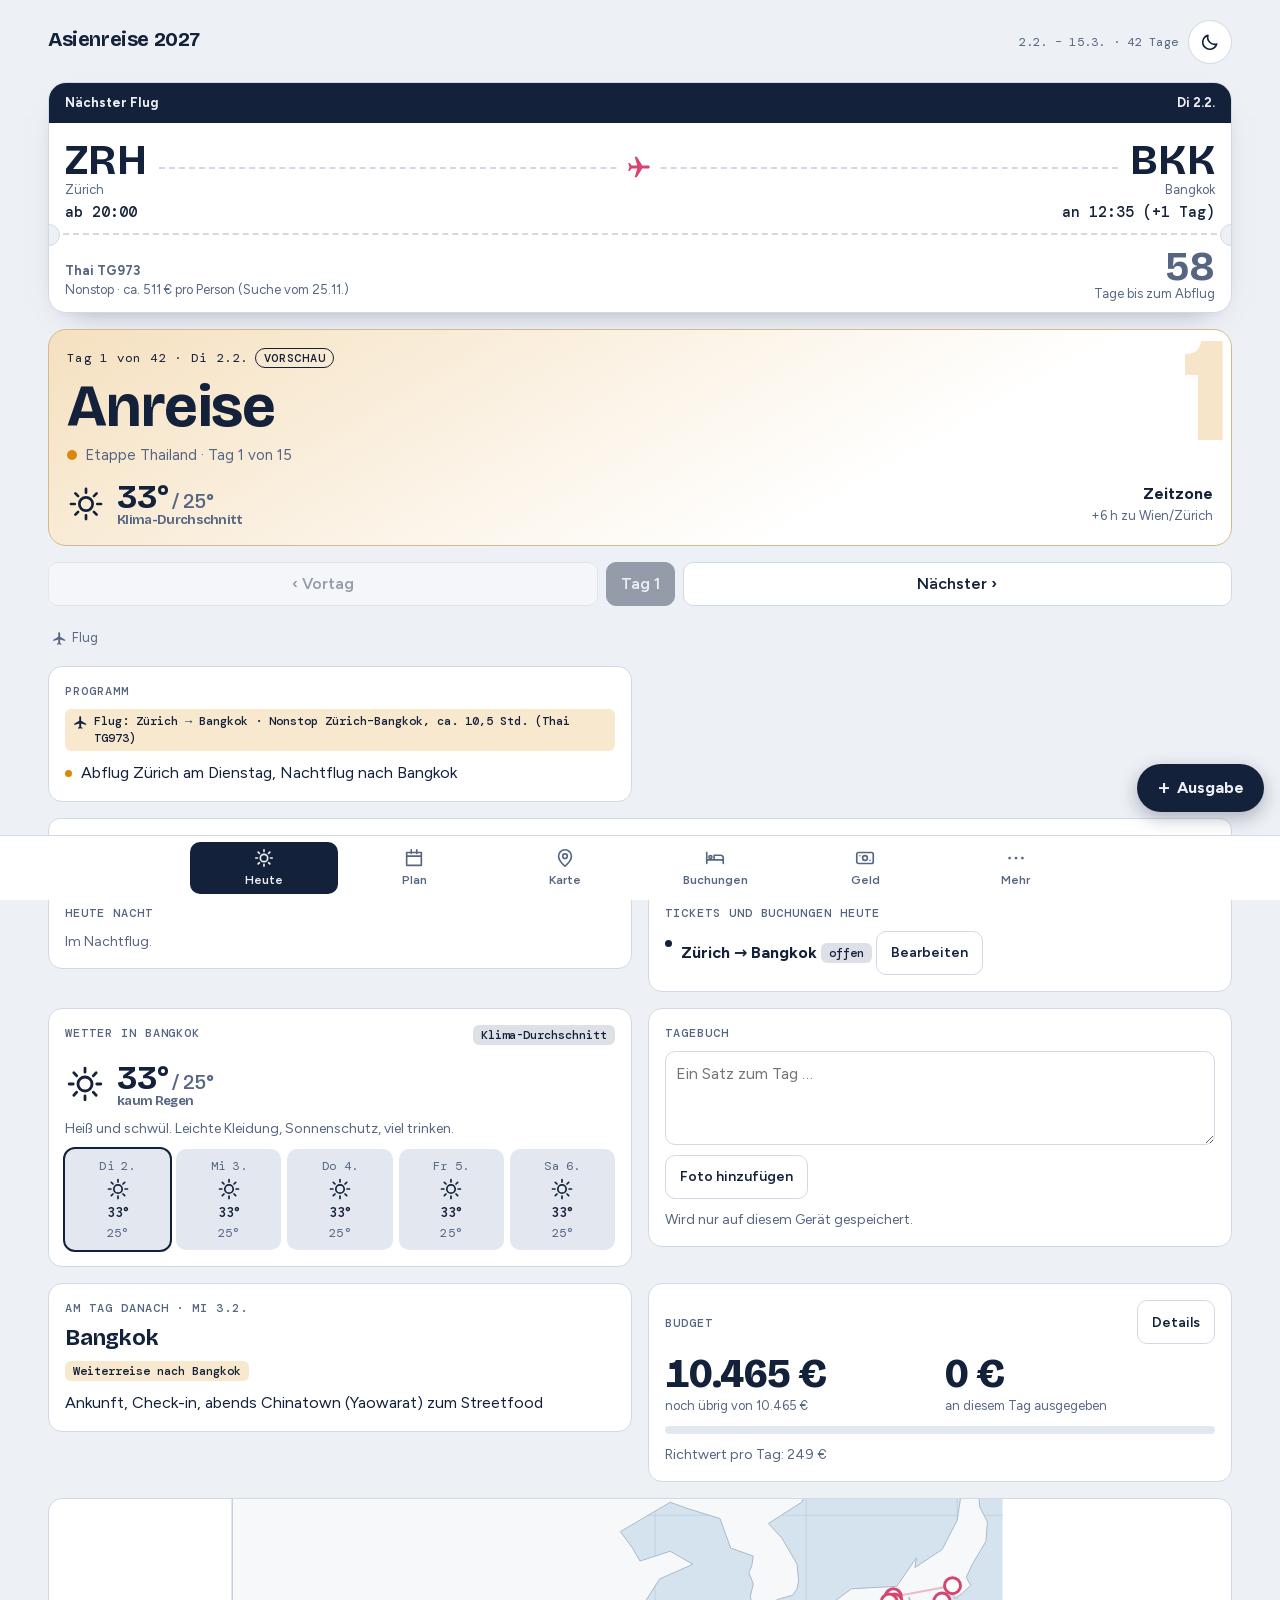
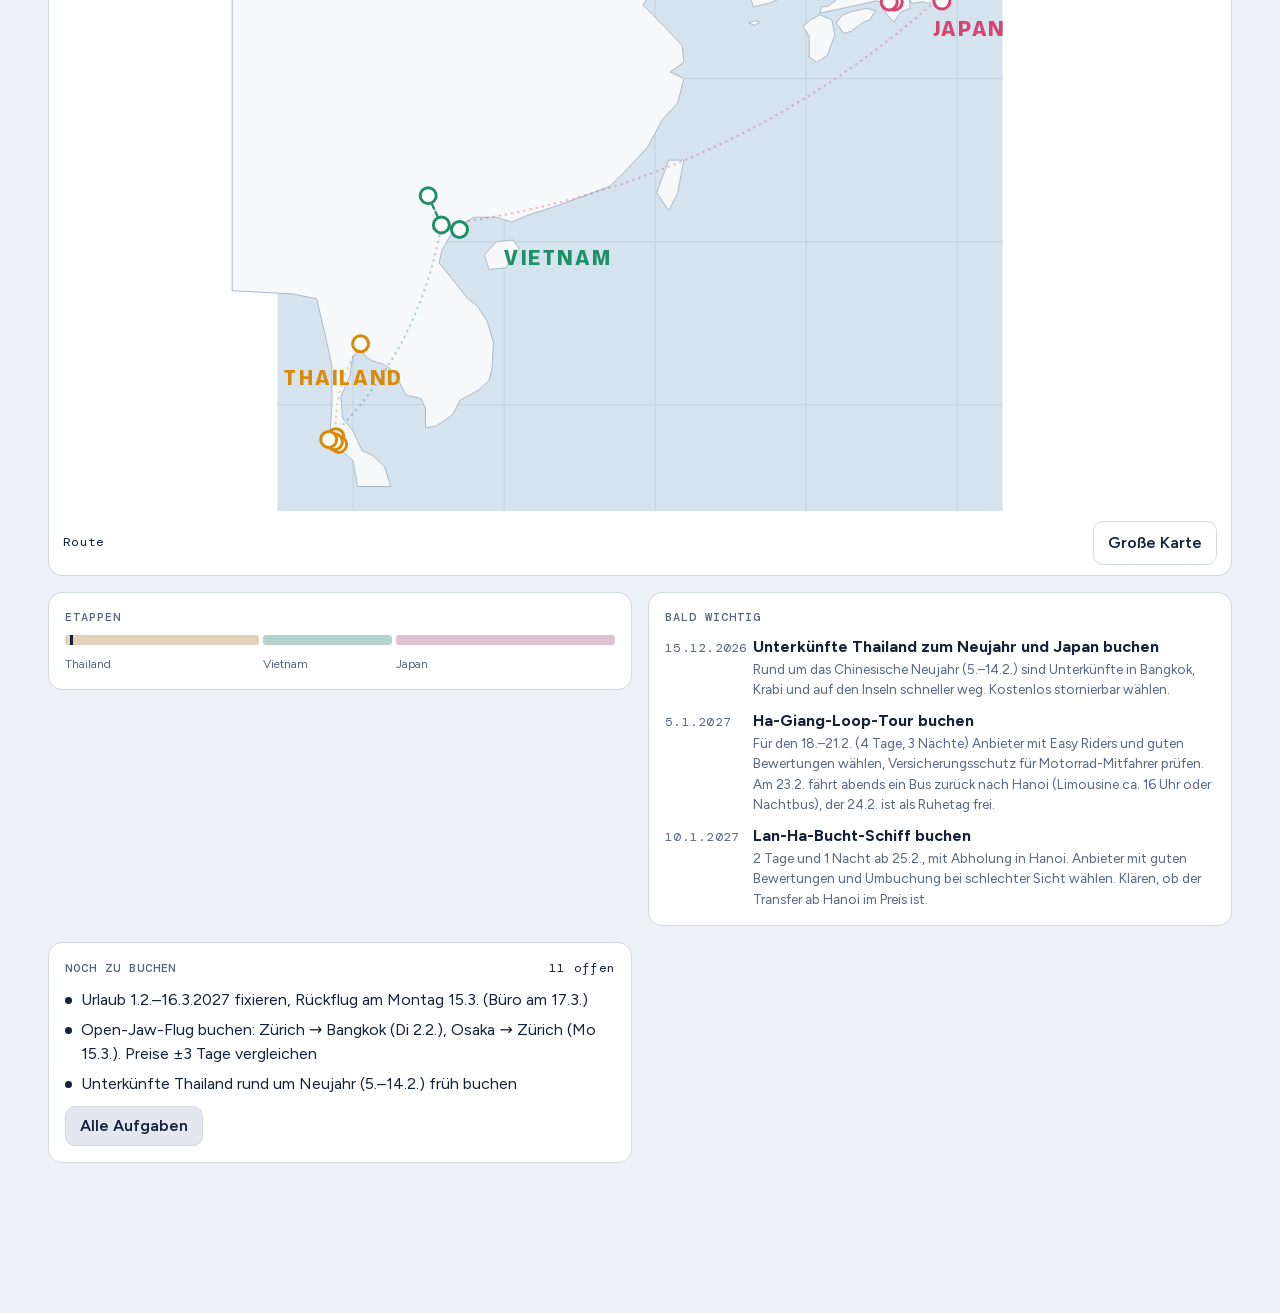
==== commit d4a4a9f5: "go" ====
--- a/deploy/index.html
+++ b/deploy/index.html
@@ -527,7 +527,9 @@
 .ln{display:flex;flex-direction:column;align-items:center;gap:2px;line-height:1;min-width:48px}
 .ln b{font-family:var(--f-display);font-size:36px;color:var(--sc)}
 .ln span{font-size:12px;color:var(--muted)}
+.leg .legbox{transition:border-color .5s ease,box-shadow .5s ease,transform .5s ease}
 .leg.on .legbox{border-color:var(--sc);box-shadow:0 0 0 2px var(--sc)}
+@media (min-width:1100px){.leg.on .legbox{transform:translateX(-6px)}}
 .leg details summary{min-height:44px;display:flex;align-items:center;cursor:pointer;font-weight:600;padding-left:4px}
 .leg details ul{margin:0 0 10px;padding-left:20px;display:flex;flex-direction:column;gap:6px;font-size:14px}
 .leg details{margin-top:4px;border-top:1px solid var(--line)}
@@ -608,8 +610,9 @@
  #view>.stack>*{min-width:0}
  #view>.stack>:is(.bp,.hero,.nav,.glance,details.tips,.mapcard,p.note,.chips){grid-column:1/-1}
  #view>.stack>:first-child:is(.card){grid-column:1/-1}
- .stage .days{display:grid;grid-template-columns:repeat(2,minmax(0,1fr));gap:10px;align-items:stretch}
- .stage .day::before{display:none}
+ .stage .days{max-width:1000px}
+ .stage .day.rv{transform:translateX(-28px)}
+ .stage .day.rv.in{transform:none}
  .stage>.intro{max-width:900px}
  #view>.stack:has(>.globe){grid-template-columns:minmax(0,3fr) minmax(0,2fr);gap:24px}
  #view>.stack:has(>.globe)>.globe{grid-column:1;grid-row:2/span 40;position:sticky;top:16px}
@@ -618,7 +621,6 @@
 }
 @media (min-width:1600px){
  #view>.stack:not(:has(>.globe)){grid-template-columns:repeat(3,minmax(0,1fr))}
- .stage .days{grid-template-columns:repeat(3,minmax(0,1fr))}
 }
 </style>
 
@@ -1389,6 +1391,8 @@
   }
   function mark(){
     document.querySelectorAll('[data-gcard]').forEach(el=>{const on=+el.dataset.gcard===(sel!=null?sel:(tour.started?tour.seg:-1));el.classList.toggle('on',on);on?el.setAttribute('aria-current','step'):el.removeAttribute('aria-current')});
+    /* Computer: Etappenliste rechts läuft mit (28.11.2026) */
+    if(tour.started&&matchMedia('(min-width:1100px)').matches){const c=document.querySelector('[data-gcard].on');if(c&&c.dataset.gcard!==mark.last){mark.last=c.dataset.gcard;c.scrollIntoView({behavior:calmMotion()?'auto':'smooth',block:'center'})}}
   }
   function button(){const b=document.getElementById('gplay');if(b){b.setAttribute('aria-pressed',tour.playing);b.querySelector('span').textContent=tour.playing?'Pause':(tour.started&&tour.seg<ROUTE.length-1?'Weiter':'Reise abspielen')}}
   function pause(){if(tour.playing){tour.playing=false;button()}}
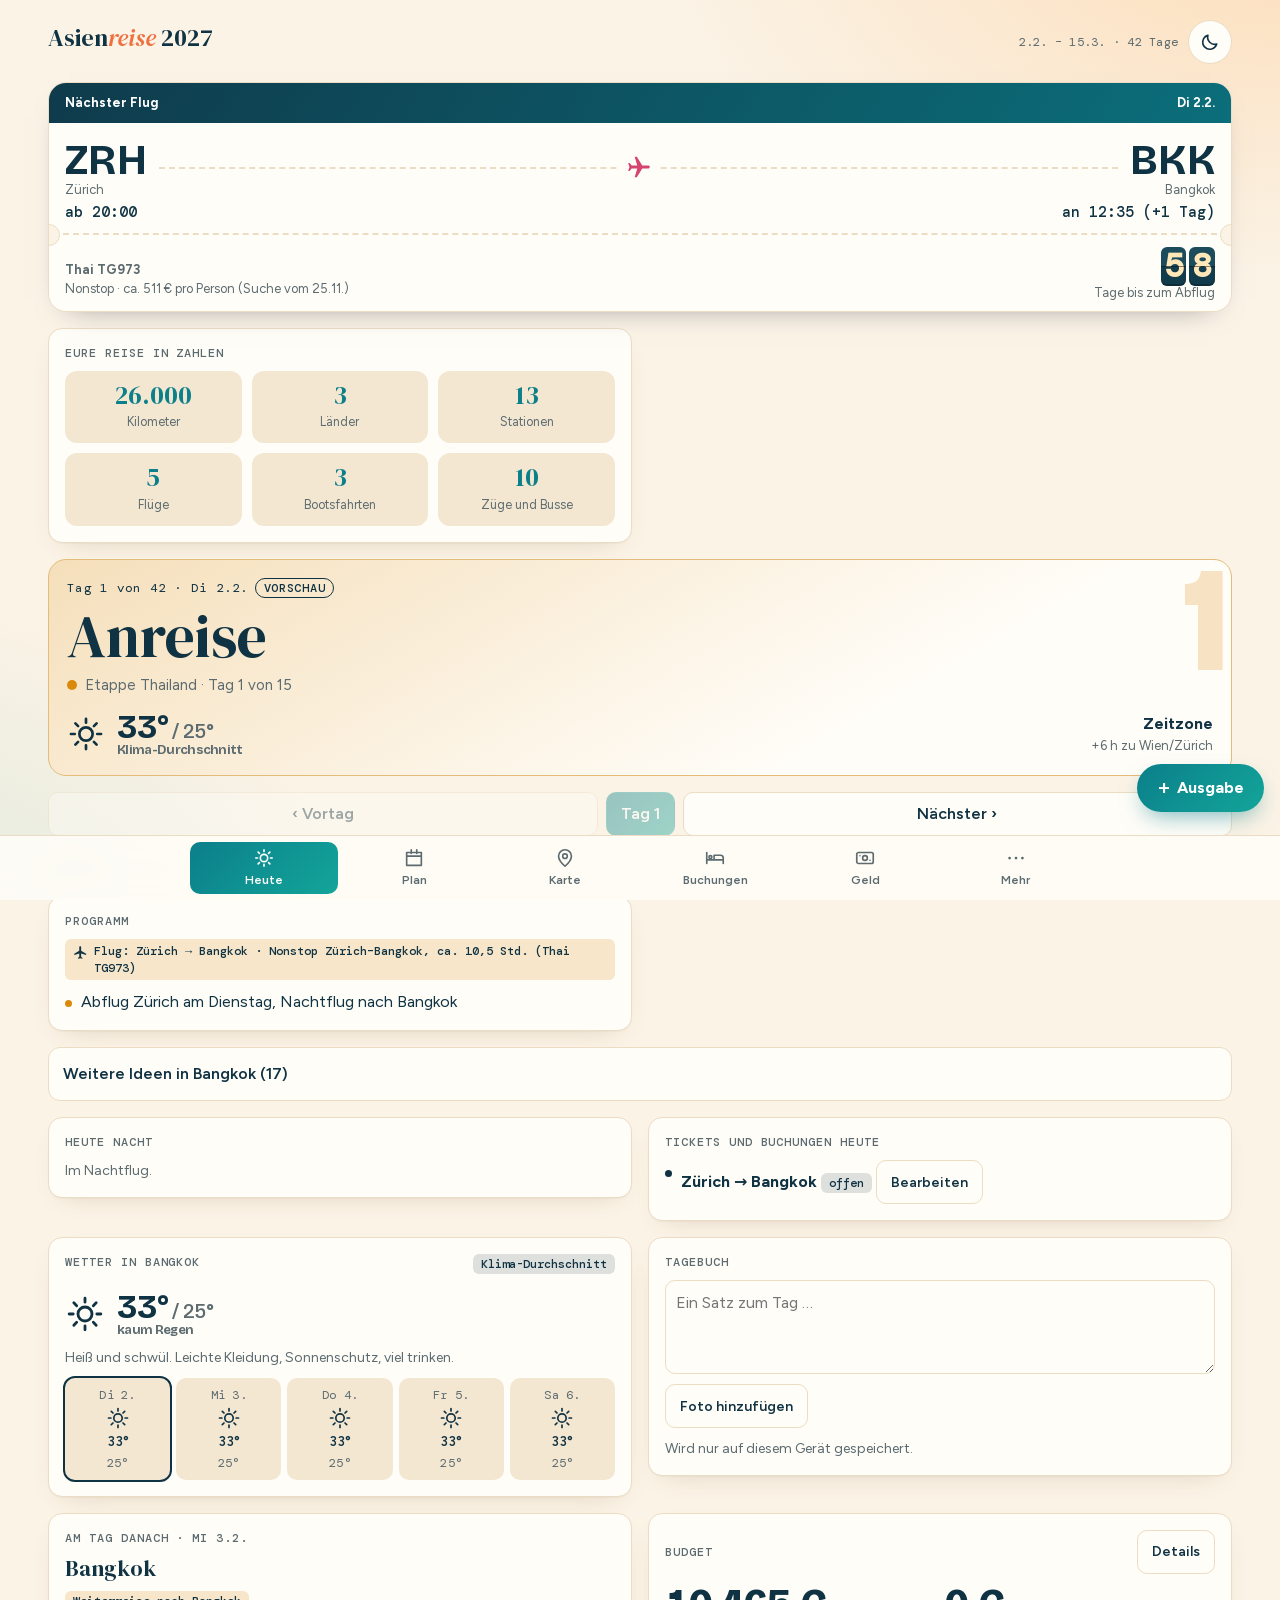
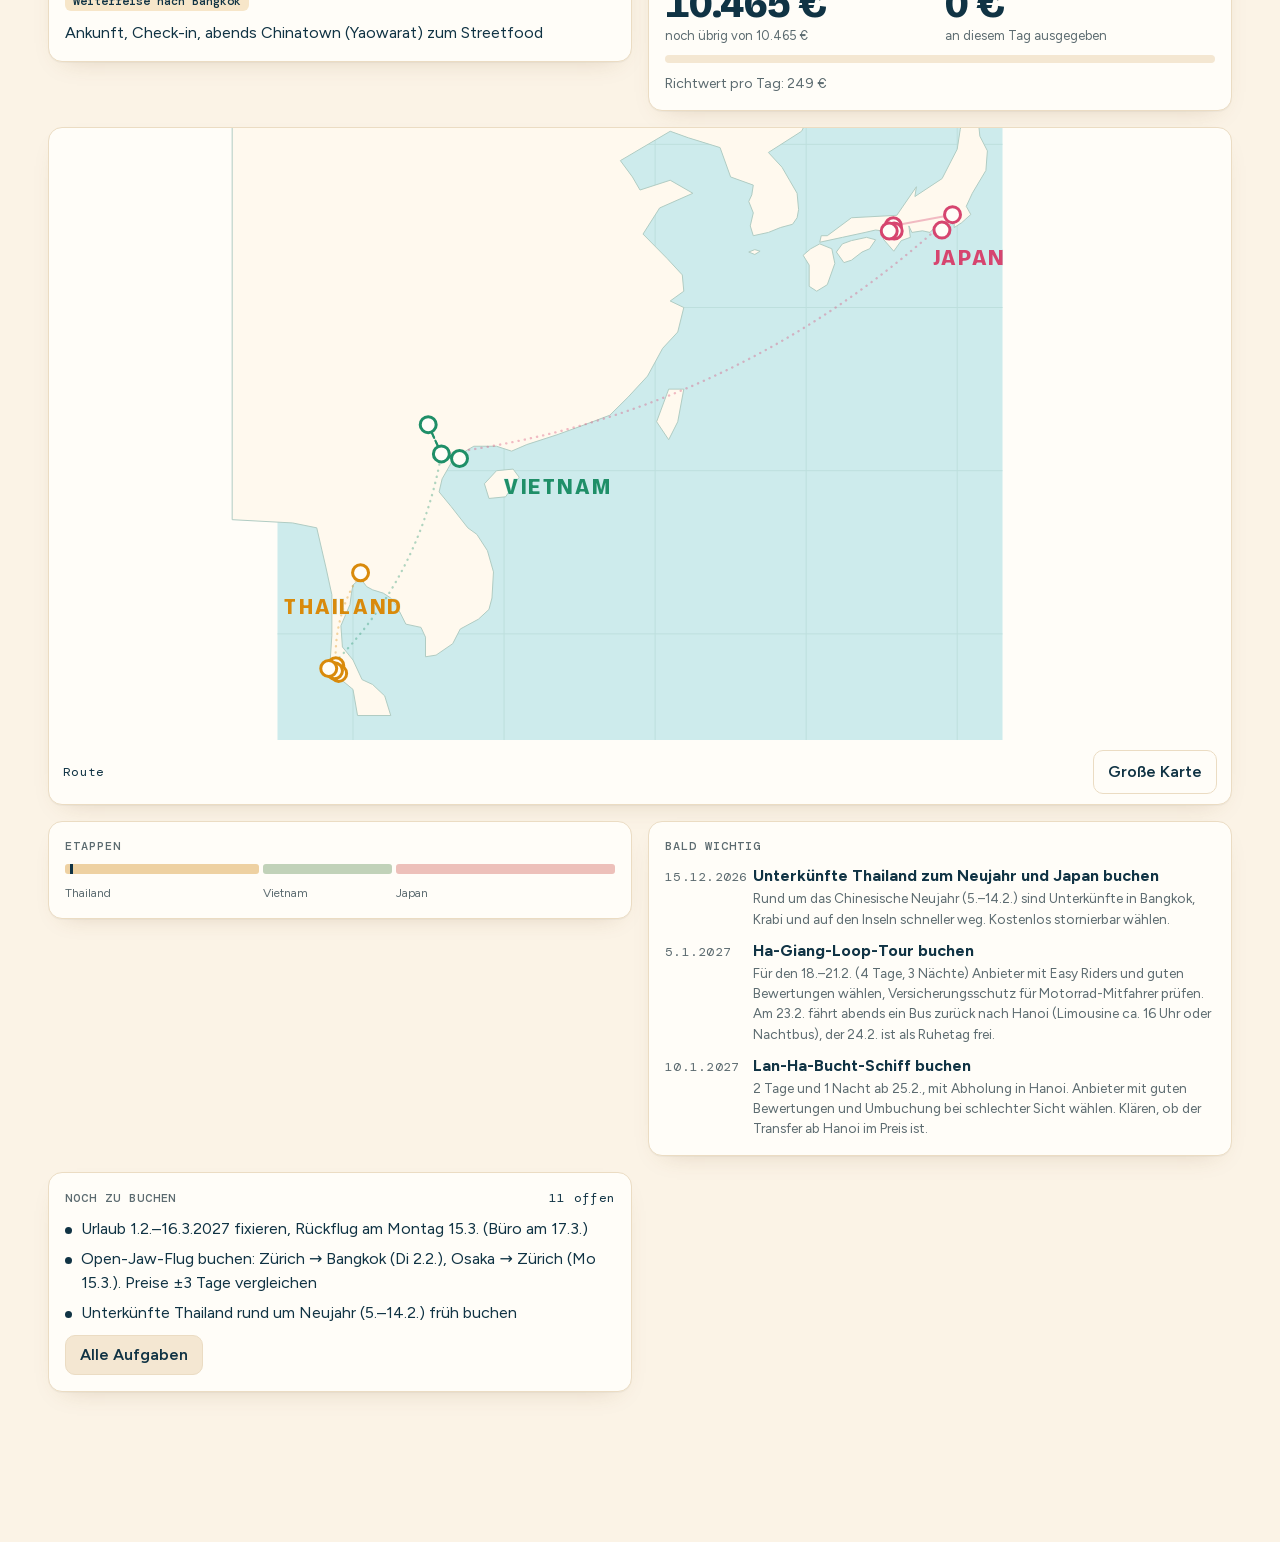
==== commit c91231ff: "new" ====
--- a/deploy/index.html
+++ b/deploy/index.html
@@ -16,27 +16,29 @@
 <style>
 /* Layout: Handy-App mit sechs Tabs und schwebendem Ausgaben-Knopf; eine Farbe pro Etappe (Thailand Safran, Vietnam Jade, Japan Sakura, Südkorea Violett), Rest ist tintenblaues Grau. */
 :root{
-  --bg:#EDF0F5; --surface:#FFFFFF; --surface2:#E3E8F0; --ink:#14213A; --muted:#566682; --line:#D1D9E5;
+  --bg:#FBF3E6; --surface:#FFFDF8; --surface2:#F4E7D2; --ink:#103344; --muted:#5C6B70; --line:#EBDCC3;
+  --acc:#0B7F8A; --acc-b:#13A59A; --sun:#F0703F; --bgglow:rgba(255,176,92,.32); --bgglow2:rgba(19,165,154,.13);
   --th:#D98A0B; --vn:#1F8F68; --jp:#D6456F; --ko:#7A56C9; --warn:#B3261E; --ok:#1B7A4F;
-  --sea:#D5E3EE; --land:#F6F8FA; --coast:#A9BACB; --grid:#C3D2DF;
-  --kh:#2A7FB8; --home:#14213A;
+  --sea:#CDEBEC; --land:#FFF9EE; --coast:#B0CCC3; --grid:#BDDFDD;
+  --kh:#2A7FB8; --home:#103344;
   --g-sky:linear-gradient(180deg,#DCEBFA,#F4F8FD); --g-sea1:#CFE9FB; --g-sea2:#5FA6DF; --g-land:#EAF1D9; --g-coast:#6E9A79; --g-grid:rgba(255,255,255,.5); --g-halo:rgba(95,166,223,.45); --g-shadow:rgba(20,33,58,.2); --g-pin:#FFFFFF; --g-tag:rgba(255,255,255,.93); --g-tagink:#14213A; --g-accent:#B8246A;
   --k1:#D9822B; --k2:#7A56C9; --k3:#1F8F68; --k4:#3B6FD4; --k5:#D6456F; --k6:#0E96A5; --k7:#7D8CA8;
   --f-display:"Bricolage Grotesque","Avenir Next","Segoe UI",system-ui,sans-serif;
   --f-body:"Figtree","Avenir Next","Segoe UI",system-ui,sans-serif;
+  --f-head:"DM Serif Display",Georgia,"Times New Roman",serif;
   --f-mono:"DM Mono",ui-monospace,Menlo,Consolas,monospace;
 }
 @media (prefers-color-scheme: dark){:root:not([data-theme="light"]){
-  --bg:#0C1222; --surface:#151E35; --surface2:#1E2A47; --ink:#E9EDF6; --muted:#97A4C0; --line:#2A3654;
-  --th:#F0A93A; --vn:#3FBF92; --jp:#F2799C; --ko:#B396F5; --warn:#FF8F85; --ok:#5FD39B; --kh:#6EB6E8; --home:#E9EDF6;
-  --sea:#0A1020; --land:#1F2C4A; --coast:#38486B; --grid:#16203A;
+  --bg:#071A22; --surface:#0E2630; --surface2:#15343F; --ink:#F4ECDD; --muted:#A5B8BA; --line:#22444F; --bgglow:rgba(240,112,63,.14); --bgglow2:rgba(19,165,154,.16);
+  --th:#F0A93A; --vn:#3FBF92; --jp:#F2799C; --ko:#B396F5; --warn:#FF8F85; --ok:#5FD39B; --kh:#6EB6E8; --home:#F4ECDD;
+  --sea:#05141A; --land:#163240; --coast:#2E5563; --grid:#0D2530;
   --k1:#F0A05A; --k2:#B396F5; --k3:#3FBF92; --k4:#7FA2F5; --k5:#F2799C; --k6:#4CC9D6; --k7:#97A4C0; color-scheme:dark;
   --g-sky:radial-gradient(120% 90% at 50% 40%,#152449,#070C1A); --g-sea1:#2A5C8F; --g-sea2:#0C213F; --g-land:#3F625A; --g-coast:#86B4A2; --g-grid:rgba(255,255,255,.08); --g-halo:rgba(86,160,240,.38); --g-shadow:rgba(255,255,255,.14); --g-pin:#FFFFFF; --g-tag:rgba(10,16,32,.86); --g-tagink:#E9EDF6; --g-accent:#B8246A;
 }}
 :root[data-theme="dark"]{
-  --bg:#0C1222; --surface:#151E35; --surface2:#1E2A47; --ink:#E9EDF6; --muted:#97A4C0; --line:#2A3654;
-  --th:#F0A93A; --vn:#3FBF92; --jp:#F2799C; --ko:#B396F5; --warn:#FF8F85; --ok:#5FD39B; --kh:#6EB6E8; --home:#E9EDF6;
-  --sea:#0A1020; --land:#1F2C4A; --coast:#38486B; --grid:#16203A;
+  --bg:#071A22; --surface:#0E2630; --surface2:#15343F; --ink:#F4ECDD; --muted:#A5B8BA; --line:#22444F; --bgglow:rgba(240,112,63,.14); --bgglow2:rgba(19,165,154,.16);
+  --th:#F0A93A; --vn:#3FBF92; --jp:#F2799C; --ko:#B396F5; --warn:#FF8F85; --ok:#5FD39B; --kh:#6EB6E8; --home:#F4ECDD;
+  --sea:#05141A; --land:#163240; --coast:#2E5563; --grid:#0D2530;
   --k1:#F0A05A; --k2:#B396F5; --k3:#3FBF92; --k4:#7FA2F5; --k5:#F2799C; --k6:#4CC9D6; --k7:#97A4C0; color-scheme:dark;
   --g-sky:radial-gradient(120% 90% at 50% 40%,#152449,#070C1A); --g-sea1:#2A5C8F; --g-sea2:#0C213F; --g-land:#3F625A; --g-coast:#86B4A2; --g-grid:rgba(255,255,255,.08); --g-halo:rgba(86,160,240,.38); --g-shadow:rgba(255,255,255,.14); --g-pin:#FFFFFF; --g-tag:rgba(10,16,32,.86); --g-tagink:#E9EDF6; --g-accent:#B8246A;
 }
@@ -614,6 +616,7 @@
  .stage .day.rv{transform:translateX(-28px)}
  .stage .day.rv.in{transform:none}
  .stage>.intro{max-width:900px}
+ .stage>.stban{max-width:1000px;min-height:260px}
  #view>.stack:has(>.globe){grid-template-columns:minmax(0,3fr) minmax(0,2fr);gap:24px}
  #view>.stack:has(>.globe)>.globe{grid-column:1;grid-row:2/span 40;position:sticky;top:16px}
  #view>.stack:has(>.globe)>:is(.gsum,.legs){grid-column:2}
@@ -622,13 +625,77 @@
 @media (min-width:1600px){
  #view>.stack:not(:has(>.globe)){grid-template-columns:repeat(3,minmax(0,1fr))}
 }
+
+/* ---------- Reise-Vibes (28.11.2026): Farben, Schrift, Fotos, Pass, Abflugtafel ---------- */
+body{background:radial-gradient(1000px 560px at 100% -8%,var(--bgglow),transparent 62%),radial-gradient(900px 640px at -12% 108%,var(--bgglow2),transparent 60%),var(--bg);background-attachment:fixed;min-height:100vh}
+h1,h2,h3,.appbar b,.sec{font-family:var(--f-head);font-weight:400;letter-spacing:0}
+h2.lbl{font:500 12px var(--f-mono);letter-spacing:.08em}
+.sh h2{font-size:34px}
+.hero h1{font-weight:400}
+.appbar b{font-size:24px}
+.appbar b em{font-style:italic;color:var(--sun)}
+.card,.day,.bk{box-shadow:0 1px 0 rgba(16,51,68,.03),0 10px 26px -16px rgba(120,78,30,.28)}
+.btn.pri,.tabs button[aria-current="page"],.fab,.chip[aria-pressed="true"],.gctl .gplay,.links button.on,.opt input:checked+span,.kb.pri,.kb[aria-pressed="true"],.kdays button[aria-pressed="true"],.trip[aria-selected="true"],.chip.play[aria-pressed="true"],.kside .btn.pri{background:linear-gradient(135deg,var(--acc),var(--acc-b));color:#fff;border-color:transparent}
+.fab{box-shadow:0 10px 24px -8px rgba(11,127,138,.6)}
+.count,.bphd{background:linear-gradient(120deg,#0F3B4C,#0B6E7A);color:#fff}
+.tabs{background:color-mix(in srgb,var(--surface) 88%,transparent);backdrop-filter:blur(14px);-webkit-backdrop-filter:blur(14px)}
+.stage>.sh{background:color-mix(in srgb,var(--bg) 92%,transparent);backdrop-filter:blur(10px);-webkit-backdrop-filter:blur(10px)}
+/* Etappen-Banner mit Gruß und Ortszeit */
+.stban{position:relative;overflow:hidden;border-radius:20px;min-height:230px;display:flex;flex-direction:column;justify-content:flex-end;gap:6px;padding:18px;color:#fff;background:linear-gradient(135deg,var(--sc),#0B6E7A)}
+.stban img,.stopban img{position:absolute;inset:0;width:100%;height:100%;object-fit:cover;opacity:0;transition:opacity .8s ease,transform 8s ease;transform:scale(1.06)}
+.stban img.on,.stopban img.on{opacity:1;transform:scale(1)}
+.stban::after,.stopban::after{content:"";position:absolute;inset:0;background:linear-gradient(180deg,rgba(0,0,0,0) 25%,rgba(5,20,28,.78))}
+.stban>*:not(img),.stopban>*:not(img){position:relative;z-index:1}
+.stban .hey{font:400 italic clamp(34px,9vw,52px)/1 var(--f-head);text-shadow:0 2px 18px rgba(0,0,0,.35)}
+.stban .hey small{display:block;font:500 13px var(--f-mono);font-style:normal;letter-spacing:.06em;opacity:.85;margin-bottom:6px;text-transform:uppercase}
+.stban .clk{display:flex;flex-wrap:wrap;gap:8px;font:500 13px var(--f-mono)}
+.stban .clk span,.phr span{background:rgba(255,255,255,.16);border:1px solid rgba(255,255,255,.28);backdrop-filter:blur(6px);-webkit-backdrop-filter:blur(6px);border-radius:99px;padding:4px 11px}
+.phr{display:flex;flex-wrap:wrap;gap:6px;font-size:13.5px}
+.phr b{font-weight:700}
+.fcr{position:absolute!important;right:12px;top:10px;font:500 10.5px var(--f-mono);color:rgba(255,255,255,.75)}
+/* Stations-Banner im Plan */
+.stopban{position:relative;overflow:hidden;list-style:none;border-radius:16px;min-height:150px;display:flex;align-items:flex-end;justify-content:space-between;gap:12px;padding:14px 16px;color:#fff;background:linear-gradient(135deg,var(--sc),#0F3B4C);margin-top:8px}
+.stopban h3{font-size:30px;line-height:1.05;text-shadow:0 2px 14px rgba(0,0,0,.35)}
+.stopban .mono{font-size:12.5px;opacity:.9}
+.stopban .nn{text-align:center;line-height:1;background:rgba(255,255,255,.16);border:1px solid rgba(255,255,255,.3);border-radius:14px;padding:8px 12px;backdrop-filter:blur(6px);-webkit-backdrop-filter:blur(6px)}
+.stopban .nn b{display:block;font:400 30px/1 var(--f-head)}
+.stopban .nn span{font-size:12px}
+.days>.stopban::before{display:none}
+/* Abflugtafel */
+.flap{display:inline-flex!important;gap:3px;justify-content:flex-end}
+.flap i{font-style:normal;display:inline-grid;place-items:center;min-width:.78em;height:1.18em;padding:0 .06em;border-radius:6px;background:linear-gradient(180deg,#1C4B5C 0 49%,#123C4B 51% 100%);color:#FFE7B8;font:700 .82em/1 var(--f-mono);position:relative;box-shadow:inset 0 -2px 0 rgba(0,0,0,.25)}
+.flap i::after{content:"";position:absolute;left:0;right:0;top:50%;height:1px;background:rgba(0,0,0,.45)}
+.flap i.go{animation:flp .09s linear infinite}
+@keyframes flp{50%{transform:scaleY(.15)}}
+.bpcd b.flap{font-size:40px}
+.count b.flap{font-size:46px}
+/* Reise in Zahlen */
+.nums{display:grid;grid-template-columns:repeat(3,minmax(0,1fr));gap:10px}
+.nums div{background:var(--surface2);border-radius:12px;padding:10px;text-align:center}
+.nums b{display:block;font:400 26px/1.1 var(--f-head);color:var(--acc)}
+.nums span{font-size:12.5px;color:var(--muted)}
+.tprog{height:10px;border-radius:99px;background:var(--surface2);overflow:hidden}
+.tprog i{display:block;height:100%;background:linear-gradient(90deg,var(--acc),var(--sun));border-radius:99px}
+/* Reisepass */
+.passcv{border-radius:18px;padding:20px;color:#F7E2B0;background:linear-gradient(140deg,#0F3B4C,#0B5560);display:flex;flex-direction:column;gap:6px;box-shadow:0 14px 30px -18px rgba(0,0,0,.6)}
+.passcv h2{font:400 30px/1.1 var(--f-head);color:#FFF1D2}
+.passcv .mono{color:#F7E2B0;opacity:.85}
+.stamps{display:grid;grid-template-columns:repeat(auto-fill,minmax(132px,1fr));gap:14px;background:repeating-linear-gradient(0deg,transparent 0 27px,color-mix(in srgb,var(--line) 70%,transparent) 27px 28px),var(--surface);border:1px solid var(--line);border-radius:16px;padding:16px}
+.stamp{display:flex;flex-direction:column;align-items:center;gap:4px;color:var(--sc);transform:rotate(var(--r));text-align:center}
+.stamp svg{width:118px;height:118px}
+.stamp .sn{font:400 17px/1.1 var(--f-head)}
+.stamp .sd{font:500 11px var(--f-mono);color:var(--muted)}
+.stamp.todo{opacity:.45;filter:grayscale(.5)}
+.stamp.done svg{animation:stampin .5s cubic-bezier(.3,1.5,.5,1) both;animation-delay:var(--dl)}
+@keyframes stampin{0%{transform:scale(1.8);opacity:0}100%{transform:none;opacity:1}}
+@media (prefers-reduced-motion:reduce){.stban img,.stopban img{transition:none;transform:none}.flap i.go{animation:none}}
 </style>
 
 </head>
 <body>
 <div class="wrap">
   <div class="trips" id="trips" role="tablist" aria-label="Reisen"></div>
-  <div class="appbar"><b>Asienreise 2027</b><span class="abr"><span class="mono" id="appinfo"></span><button type="button" class="thm" id="thm" data-thm aria-label="Hell oder dunkel wechseln"></button></span></div>
+  <div class="appbar"><b>Asien<em>reise</em> 2027</b><span class="abr"><span class="mono" id="appinfo"></span><button type="button" class="thm" id="thm" data-thm aria-label="Hell oder dunkel wechseln"></button></span></div>
   <main id="view"></main>
 </div>
 <button class="fab" data-addexp type="button" aria-label="Ausgabe eintragen"><span class="fp" aria-hidden="true">+</span><span class="fl">Ausgabe</span></button>
@@ -1588,7 +1655,7 @@
           <span class="bproute"><span class="bpc"><b>${f.from}</b><span>${esc(f.fn)}</span></span><span class="bpline">${plane}</span><span class="bpc r"><b>${f.to}</b><span>${esc(f.tn)}</span></span></span>
           <span class="bptimes"><span>ab ${f.dep}</span><span>an ${f.arr}</span></span>
           <span class="bpcut"></span>
-          <span class="bpft"><span><b>${esc(f.no)}</b><span>${esc(f.via)} · ${esc(f.pr)} pro Person (Suche vom 25.11.)</span></span><span class="bpcd"><b>${cd[0]}</b><span>${cd[1]}</span></span></span></span>
+          <span class="bpft"><span><b>${esc(f.no)}</b><span>${esc(f.via)} · ${esc(f.pr)} pro Person (Suche vom 25.11.)</span></span><span class="bpcd">${typeof flapHtml==='function'?flapHtml(cd[0]):'<b>'+cd[0]+'</b>'}<span>${cd[1]}</span></span></span></span>
         <span class="bpf back"><span class="bphd"><span>Vor diesem Flug</span><span>${f.from} → ${f.to}</span></span><ul>${f.tip.map(t=>`<li>${esc(t)}</li>`).join('')}</ul><span class="bphint">Noch einmal antippen zum Zurückdrehen.</span></span>
       </span></button>`;
   }
@@ -2911,9 +2978,10 @@
   const w=wxFor(stop,i),cur=WXC[stop]&&WXC[stop].cur;
   const nth=i-st.from+1, nn=st.to-st.from+1;
   let h='<div class="stack">';
-  if(rl<0&&!(TRIP.board||[]).length)h+=`<div class="count"><b>${-rl}</b><span>Tage bis zum Abflug<br>${fmtL(START)}2027</span></div>`;
+  if(rl<0&&!(TRIP.board||[]).length)h+=`<div class="count">${flapHtml(-rl)}<span>Tage bis zum Abflug<br>${fmtL(START)}2027</span></div>`;
   else if(rl>ND()-1)h+=`<div class="count"><span>Die Reise ist vorbei. Schön, dass ihr wieder da seid.</span></div>`;
   h+=BOARD.card(i,rl);
+  h+=numsCard(rl);
   const hi=dayImg(i);
   h+=`<section class="hero${hi?' ph':''}" style="--sc:var(--${st.id})">${hi?`<div class="herobg"><img decoding="async" src="${esc(hi)}" alt="" onload="this.classList.add('on')"><i></i></div><span class="hcr">Foto: Wikipedia</span>`:''}<span class="big" aria-hidden="true">${i+1}</span><div class="mono">Tag ${i+1} von ${ND()} · ${fmtL(date)}<span class="pill">${live?'Heute':rl<0?'Vorschau':'Ausgewählt'}</span></div>
    <h1>${esc(d[0])}</h1><p class="stagechip"><i class="dot"></i>Etappe ${st.name} · Tag ${nth} von ${nn}</p>
@@ -2952,10 +3020,10 @@
 }
 function viewPlan(){
   const chip=(id,n)=>`<button class="chip" data-pf="${id}" aria-pressed="${state.pf===id}">${n}</button>`;
-  let h=`<div class="chips">${chip('all','Alle '+ND()+' Tage')}${STAGES.map(s=>chip(s.id,s.name)).join('')}</div>`;
+  let h=`<div class="chips">${chip('all','Alle '+ND()+' Tage')}${STAGES.map(s=>chip(s.id,s.name)).join('')}</div>`;const seenStop=new Set();
   STAGES.filter(s=>state.pf==='all'||state.pf===s.id).forEach(s=>{
-    h+=`<section class="stage" style="--sc:var(--${s.id})"><header class="sh"><span class="bar"></span><div><h2>${s.name}</h2><p class="mono">${fmt(addDays(START,s.from))} – ${fmt(addDays(START,s.to))} · ${s.to-s.from+1} Tage</p></div></header><p class="intro">${esc(s.intro)}</p><ol class="days">`;
-    for(let i=s.from;i<=s.to;i++)h+=dayRow(i);
+    h+=`<section class="stage" style="--sc:var(--${s.id})"><header class="sh"><span class="bar"></span><div><h2>${s.name}</h2><p class="mono">${fmt(addDays(START,s.from))} – ${fmt(addDays(START,s.to))} · ${s.to-s.from+1} Tage</p></div></header>${stageBanner(s)}<p class="intro">${esc(s.intro)}</p><ol class="days">`;
+    for(let i=s.from;i<=s.to;i++){const k=DAYS[i][1];if(k&&STOPS[k]&&(i===s.from||k!==DAYS[i-1][1])&&!seenStop.has(k)){seenStop.add(k);let n=0;while(i+n<=ND()-1&&DAYS[i+n][1]===k)n++;h+=stopBanner(k,i,n)}h+=dayRow(i)}
     h+=`</ol><details class="tips"><summary>Tipps für ${s.name}</summary><ul>${s.tips.map(t=>`<li>${esc(t)}</li>`).join('')}</ul></details></section>`;
   });
   return h;
@@ -2975,6 +3043,47 @@
 const mapMode=()=>state.mm==='sat'?'sat':state.mm==='svg'?'svg':(typeof L!=='undefined'&&navigator.onLine!==false?'map':'svg');
 const viewSel=()=>`<select id="kview" aria-label="Kartenausschnitt">${VIEWKEYS.map(k=>`<option value="${k}" ${state.mv===k?'selected':''}>${VIEW[k].n}</option>`).join('')}</select>`;
 const stopImgOf=id=>{const a=ACTS.find(x=>x.s===id&&x.img);return a?a.img:null};
+/* ---------- Reise-Vibes (28.11.2026) ---------- */
+const VIBE={th:{fl:'🇹🇭',hey:'Sawasdee!',tz:'Asia/Bangkok',city:'Bangkok'},vn:{fl:'🇻🇳',hey:'Xin chào!',tz:'Asia/Ho_Chi_Minh',city:'Hanoi'},jp:{fl:'🇯🇵',hey:'Konnichiwa!',tz:'Asia/Tokyo',city:'Tokyo'},kr:{fl:'🇰🇷',hey:'Annyeong!',tz:'Asia/Seoul',city:'Seoul'}};
+const imgOn="this.classList.add('on')";
+function localTime(tz){try{return new Date().toLocaleTimeString('de-AT',{timeZone:tz,hour:'2-digit',minute:'2-digit'})}catch(e){return ''}}
+function stageHeroStop(s){const c={};for(let i=s.from;i<=s.to;i++){const k=DAYS[i][1];if(k&&stopImgOf(k))c[k]=(c[k]||0)+1}let b=null;for(const k in c)if(!b||c[k]>c[b])b=k;return b}
+function stageBanner(s){
+  const v=VIBE[s.id],hs=stageHeroStop(s),im=hs?stopImgOf(hs):null,ph=(INFO[s.id]&&INFO[s.id].ph||[]).slice(1,3);
+  return `<div class="stban" style="--sc:var(--${s.id})">${im?`<img src="${esc(im)}" alt="" loading="lazy" decoding="async" onload="${imgOn}"><span class="fcr">Foto: Wikipedia</span>`:''}
+    ${v?`<div class="hey"><small>${v.fl} ${esc(s.name)} sagt</small>${esc(v.hey)}</div><div class="clk"><span>🕒 jetzt ${localTime(v.tz)} in ${esc(v.city)}</span><span>${fmt(addDays(START,s.from))} – ${fmt(addDays(START,s.to))} · ${s.to-s.from+1} Tage</span></div>`:`<div class="hey">${esc(s.name)}</div>`}
+    ${ph.length?`<div class="phr">${ph.map(x=>`<span>${esc(x[0])}${/[?!]$/.test(x[0])?' ':': '}<b>${esc(x[1])}</b></span>`).join('')}</div>`:''}</div>`;
+}
+function stopBanner(id,from,n){
+  const p=STOPS[id];if(!p)return '';const im=stopImgOf(id);
+  return `<li class="stopban" style="--sc:var(--${p.st})">${im?`<img src="${esc(im)}" alt="" loading="lazy" decoding="async" onload="${imgOn}"><span class="fcr">Foto: Wikipedia</span>`:''}<div><h3>${esc(p.n)}</h3><p class="mono">${fmtL(addDays(START,from))} – ${fmtL(addDays(START,from+n))}</p></div><div class="nn"><b>${n}</b><span>${n===1?'Nacht':'Nächte'}</span></div></li>`;
+}
+function hav(a,b){const R=6371,t=x=>x*Math.PI/180,dl=t(b[1]-a[1]),dn=t(b[0]-a[0]),h=Math.sin(dl/2)**2+Math.cos(t(a[1]))*Math.cos(t(b[1]))*Math.sin(dn/2)**2;return 2*R*Math.asin(Math.sqrt(h))}
+function numsCard(rl){
+  let km=0;for(let k=1;k<ROUTE.length;k++){const a=STOPS[ROUTE[k-1]],b=STOPS[ROUTE[k]];if(a&&b)km+=hav(a.ll,b.ll)}
+  const ty={};ROUTE_META.forEach(m=>{if(m)ty[m[0]]=(ty[m[0]]||0)+1});
+  if(rl>=0&&rl<ND()){const seen=ORDER.filter(id=>{const d=stopDays(id);return d.length&&d[0]<=rl}).length;
+    return `<div class="card"><div class="cnt"><h2 class="lbl">Eure Reise bis jetzt</h2><span class="mono">Tag ${rl+1} von ${ND()}</span></div><div class="tprog" role="progressbar" aria-valuemin="0" aria-valuemax="${ND()}" aria-valuenow="${rl+1}"><i style="width:${Math.round((rl+1)/ND()*100)}%"></i></div><p class="note">${seen} von ${ORDER.length} Stationen erreicht · noch ${ND()-rl-1} Tage</p></div>`}
+  if(rl>=ND())return '';
+  const t=(n,l)=>`<div><b data-cu="${n}">${nf0.format(n)}</b><span>${l}</span></div>`;
+  return `<div class="card"><h2 class="lbl">Eure Reise in Zahlen</h2><div class="nums">${t(Math.round(km/100)*100,'Kilometer')}${t(STAGES.length,'Länder')}${t(ORDER.length,'Stationen')}${t(ty.flug||0,'Flüge')}${t(ty.boot||0,'Bootsfahrten')}${t((ty.zug||0)+(ty.bus||0),'Züge und Busse')}</div></div>`;
+}
+function passHtml(){
+  const rl=realDay();let done=0;
+  const st=ORDER.map((id,n)=>{const p=STOPS[id],d=stopDays(id);if(!p||!d.length)return '';const ok=rl>=d[0];if(ok)done++;
+    const stg=stageOf(d[0]),pid='sp'+n,r=((n*37)%23)-11;
+    return `<div class="stamp ${ok?'done':'todo'}" style="--sc:var(--${p.st});--r:${r}deg;--dl:${n*.06}s"><svg viewBox="0 0 120 120" aria-hidden="true"><defs><path id="${pid}" d="M15,60 a45,45 0 1,1 90,0"/></defs><circle cx="60" cy="60" r="56" fill="none" stroke="currentColor" stroke-width="3"/><circle cx="60" cy="60" r="38" fill="none" stroke="currentColor" stroke-width="1.5" stroke-dasharray="3 3"/><text font-family="DM Mono,monospace" font-size="10" letter-spacing="2" fill="currentColor"><textPath href="#${pid}" startOffset="50%" text-anchor="middle">${esc(stg.name.toUpperCase())}</textPath></text><text x="60" y="65" text-anchor="middle" font-family="DM Serif Display,Georgia,serif" font-size="19" fill="currentColor">${fmt(addDays(START,d[0]))}</text><text x="60" y="82" text-anchor="middle" font-family="DM Mono,monospace" font-size="9" letter-spacing="2" fill="currentColor">2027</text></svg><span class="sn">${esc(p.n)}</span><span class="sd">${d.length} ${d.length===1?'Tag':'Tage'}</span></div>`}).join('');
+  return `<div class="passcv"><span class="mono">Reisepass · Asien 2027</span><h2>${esc(store.set.n1)} & ${esc(store.set.n2)}</h2><span class="mono">${done} von ${ORDER.length} Stempeln gesammelt</span></div><div class="stamps">${st}</div><p class="note">Sobald ihr an einem Ort ankommt, wird sein Stempel automatisch gesetzt. Vorher seht ihr ihn nur blass.</p>`;
+}
+function vibesRun(){
+  const calm=calmMotion();
+  document.querySelectorAll('#view .flap:not([data-done])').forEach(el=>{el.dataset.done=1;if(calm)return;const tiles=[...el.querySelectorAll('i')];
+    tiles.forEach((t,k)=>{const fin=t.textContent;t.classList.add('go');const iv=setInterval(()=>{t.textContent=String(Math.floor(Math.random()*10))},60);setTimeout(()=>{clearInterval(iv);t.textContent=fin;t.classList.remove('go')},650+k*280)})});
+  document.querySelectorAll('#view [data-cu]:not([data-done])').forEach(el=>{el.dataset.done=1;const n=+el.dataset.cu;if(calm||!n)return;const t0=performance.now(),D=1200;
+    const step=t=>{const q=Math.min(1,(t-t0)/D),e=1-Math.pow(1-q,3);el.textContent=nf0.format(Math.round(n*e));if(q<1)requestAnimationFrame(step)};requestAnimationFrame(step)});
+}
+const flapHtml=v=>/^\d+$/.test(String(v))?`<b class="flap" aria-label="${v}">${String(v).split('').map(c=>`<i>${c}</i>`).join('')}</b>`:`<b>${v}</b>`;
+
 const cssUrl=u=>"url('"+String(u).replace(/'/g,'%27').replace(/"/g,'%22')+"')";
 function carHtml(sel){
   return ORDER.map((id,n)=>{const p=STOPS[id],ds=stopDays(id),im=stopImgOf(id);return `<button type="button" class="kc" data-stop="${id}" ${sel===id?'aria-current="true"':''} style="--sc:var(--${p.st});${im?'background-image:'+cssUrl(im):''}"><span class="kn">${n+1}</span><span class="kt"><b>${esc(p.n)}</b><small>${esc(rangeText(ds))}</small></span></button>`}).join('');
@@ -3466,8 +3575,9 @@
 
 function viewMore(){
   const chip=(id,n)=>`<button class="chip" data-more="${id}" aria-pressed="${state.more===id}">${n}</button>`;
-  let h=`<div class="chips">${chip('todo','Aufgaben')}${chip('ideen','Ideen')}${chip('wetter','Wetter')}${chip('laender','Länder')}${chip('preise','Preise')}${chip('einreise','Einreise')}${chip('kosten','Plan-Kosten')}${chip('apps','Apps')}${chip('erfahrung','Erfahrungen')}${chip('offline','Offline')}${chip('docs','Unterlagen')}${chip('buch','Reisebuch')}${chip('rueck','Rückblick')}${chip('daten','Daten')}</div><div class="stack">`;
+  let h=`<div class="chips">${chip('todo','Aufgaben')}${chip('pass','Reisepass')}${chip('ideen','Ideen')}${chip('wetter','Wetter')}${chip('laender','Länder')}${chip('preise','Preise')}${chip('einreise','Einreise')}${chip('kosten','Plan-Kosten')}${chip('apps','Apps')}${chip('erfahrung','Erfahrungen')}${chip('offline','Offline')}${chip('docs','Unterlagen')}${chip('buch','Reisebuch')}${chip('rueck','Rückblick')}${chip('daten','Daten')}</div><div class="stack">`;
   if(state.more==='todo')h+=listCard('book')+listCard('pack')+'<p class="note">Der Abhak-Stand wird nur auf diesem Gerät gespeichert.</p>';
+  else if(state.more==='pass')h+=passHtml();
   else if(state.more==='ideen'){
     const sc=(id,n)=>`<button class="chip" data-ifs="${id}" aria-pressed="${state.ifs===id}">${n}</button>`,cc=(id,n)=>`<button class="chip" data-ifc="${id}" aria-pressed="${state.ifc===id}">${n}</button>`;
     h+=`<div class="card"><h2 style="font-size:22px">Ideen und Aktivitäten</h2><p class="note">Alle Orte der Reise mit Fotos, Preisen und Links zu Google Maps. Preise sind Richtwerte (Stand 2025/26), vor Ort kann es abweichen.</p><div class="fld"><label for="iq">Suche</label><input id="iq" type="text" value="${esc(state.iqRaw)}" placeholder="z. B. Tempel, Markt, Wandern" autocomplete="off"></div></div><div class="chips">${sc('all','Alle Orte')}${ORDER.map(id=>sc(id,STOPS[id].n)).join('')}</div><div class="chips">${cc('all','Alle')}${Object.keys(CATM).map(k=>cc(k,CATM[k][0])).join('')}</div><div id="ilist">${ideaList()}</div>`;
@@ -3529,7 +3639,7 @@
   if(fresh){
     const v=$('#view');v.classList.remove('vin');void v.offsetWidth;if(!calmMotion())v.classList.add('vin');
     document.querySelectorAll('#view .count b').forEach(countUp);
-    reveal();
+    reveal();vibesRun();
   }
   if(!soft){
     if(state.tab==='heute')refreshWx([stopAt(state.day),...[1,2,3,4].filter(j=>state.day+j<ND()).map(j=>stopAt(state.day+j))]);
--- a/deploy/fonts.css
+++ b/deploy/fonts.css
@@ -82,3 +82,6 @@
   src: url(_Xms-HUzqDCFdgfMm4S9DaRvzig.woff2) format('woff2');
   unicode-range: U+0000-00FF, U+0131, U+0152-0153, U+02BB-02BC, U+02C6, U+02DA, U+02DC, U+0304, U+0308, U+0329, U+2000-206F, U+20AC, U+2122, U+2191, U+2193, U+2212, U+2215, U+FEFF, U+FFFD;
 }
+/* DM Serif Display (SIL OFL), Überschriften, 28.11.2026 */
+@font-face{font-family:'DM Serif Display';font-style:normal;font-weight:400;font-display:swap;src:url(dmserif-regular.woff2) format('woff2');unicode-range:U+0000-00FF,U+0131,U+0152-0153,U+02BB-02BC,U+02C6,U+02DA,U+02DC,U+0304,U+0308,U+0329,U+2000-206F,U+20AC,U+2122,U+2191,U+2193,U+2212,U+2215,U+FEFF,U+FFFD}
+@font-face{font-family:'DM Serif Display';font-style:italic;font-weight:400;font-display:swap;src:url(dmserif-italic.woff2) format('woff2');unicode-range:U+0000-00FF,U+0131,U+0152-0153,U+02BB-02BC,U+02C6,U+02DA,U+02DC,U+0304,U+0308,U+0329,U+2000-206F,U+20AC,U+2122,U+2191,U+2193,U+2212,U+2215,U+FEFF,U+FFFD}
